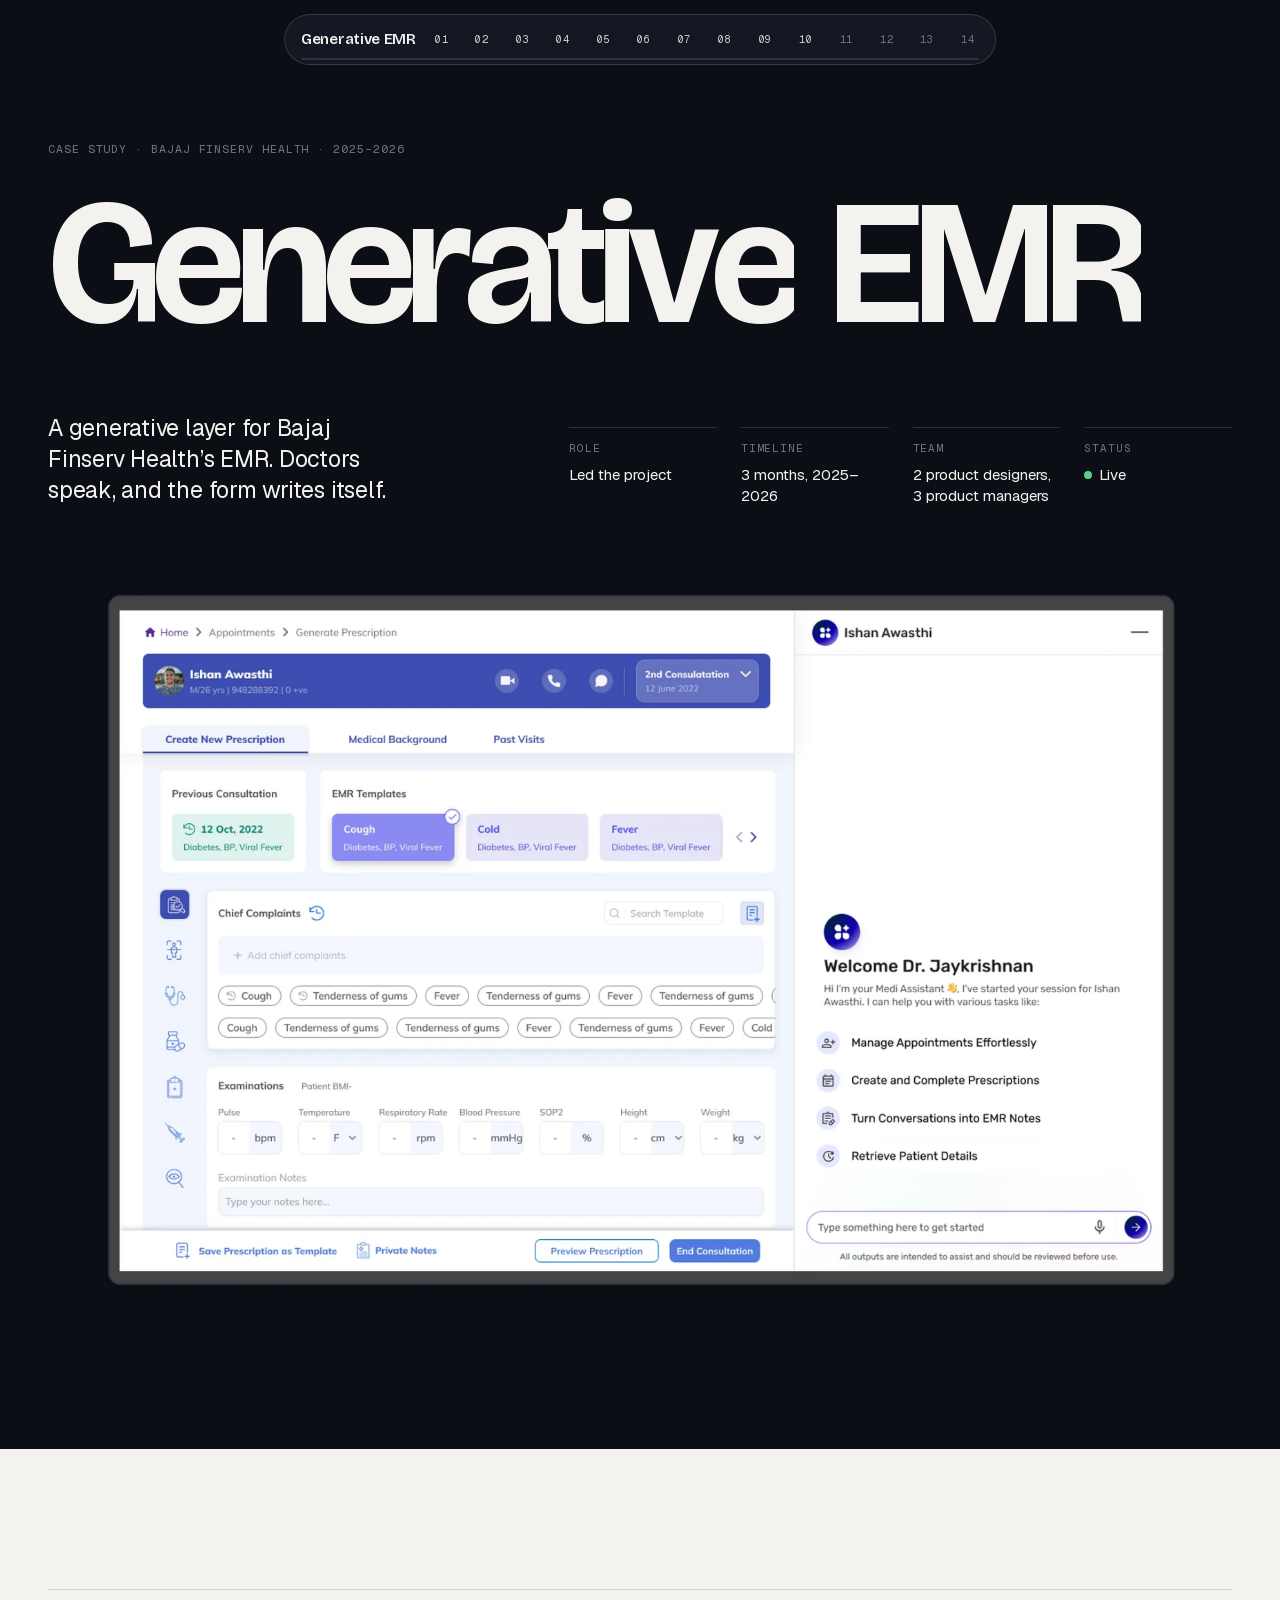
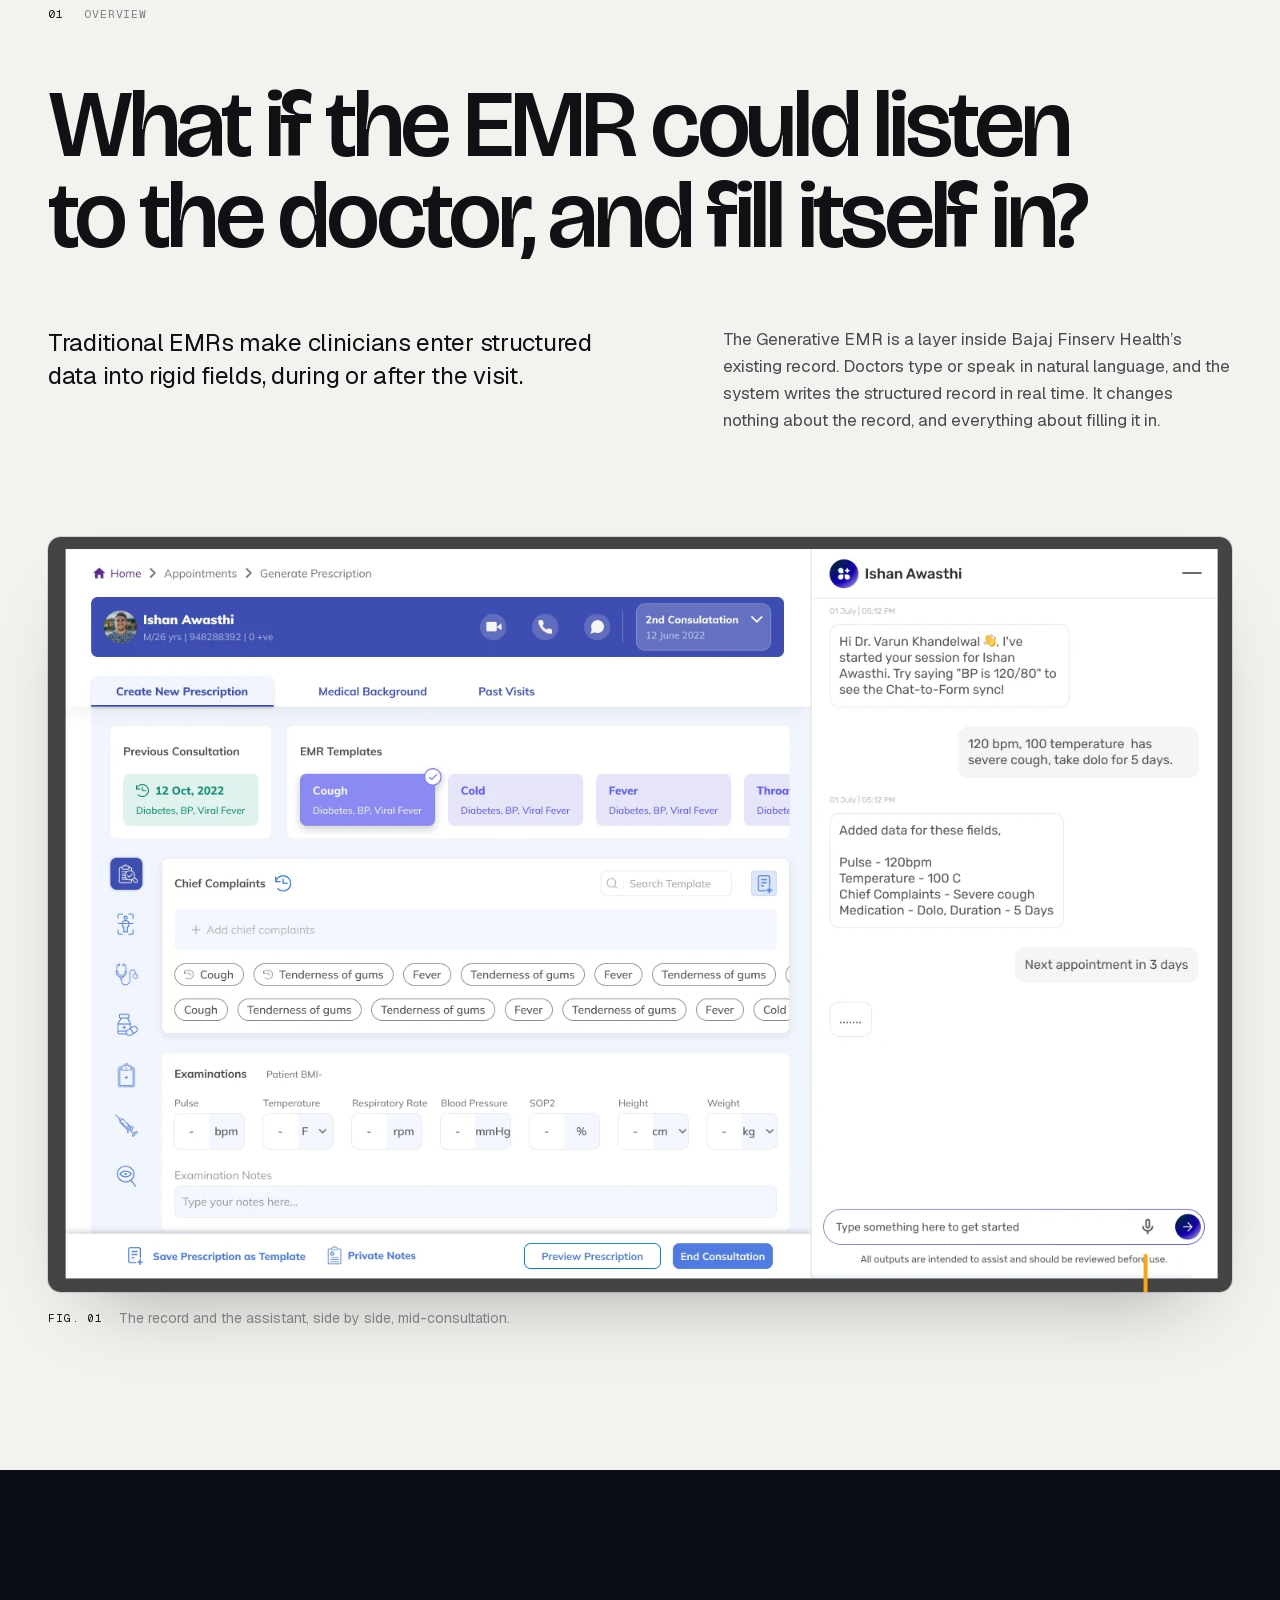
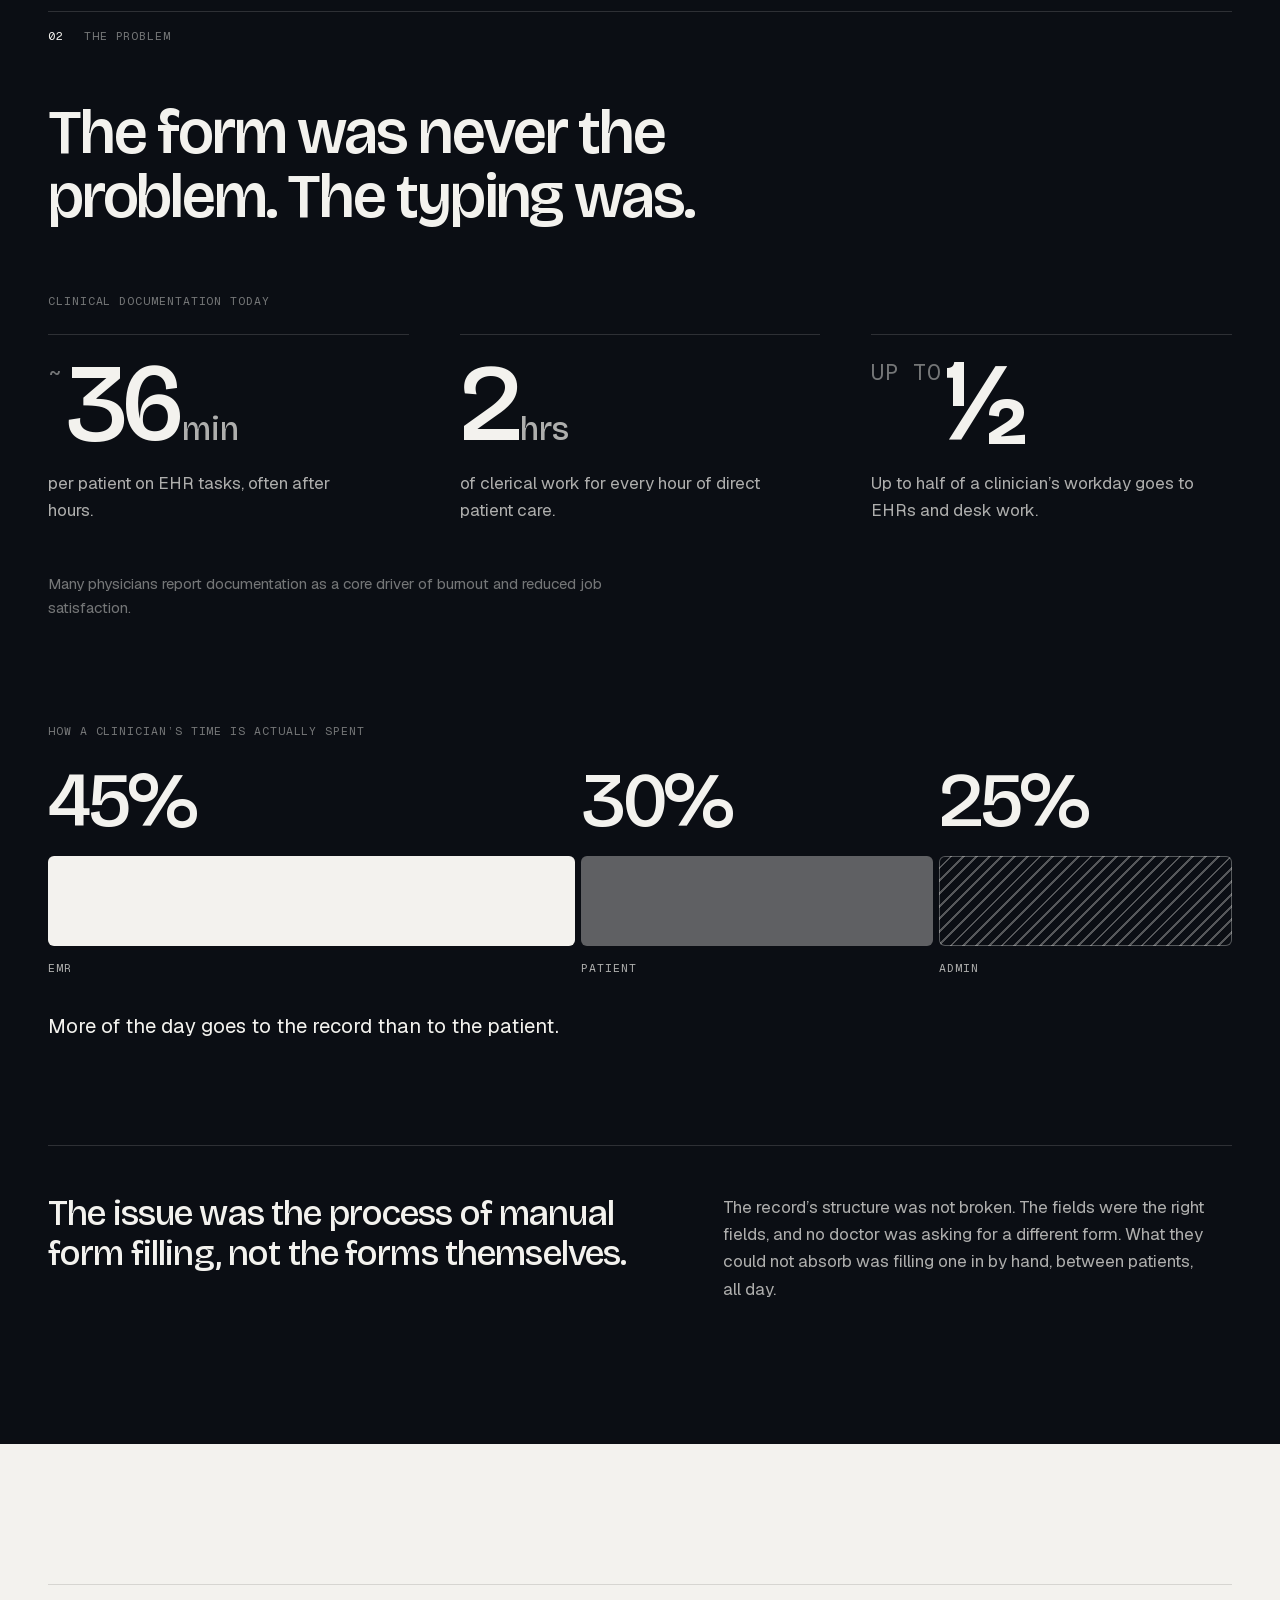
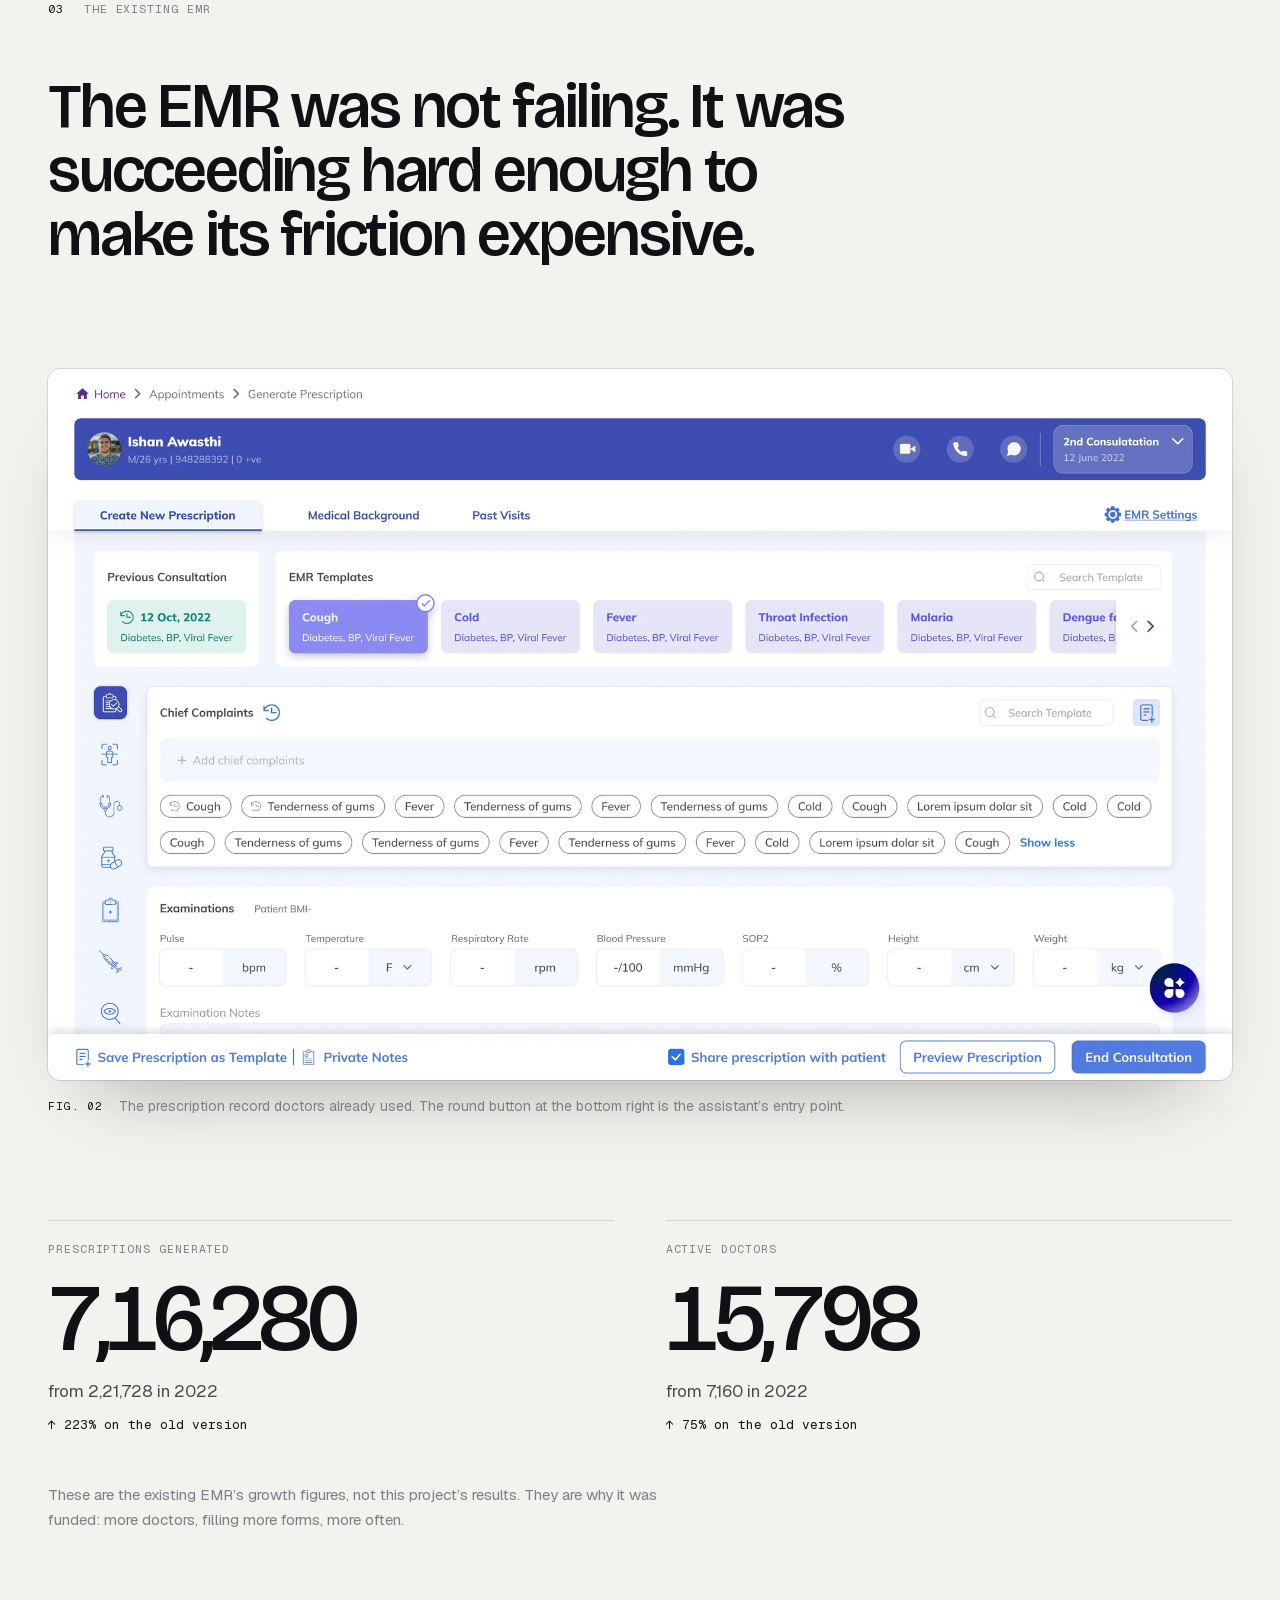
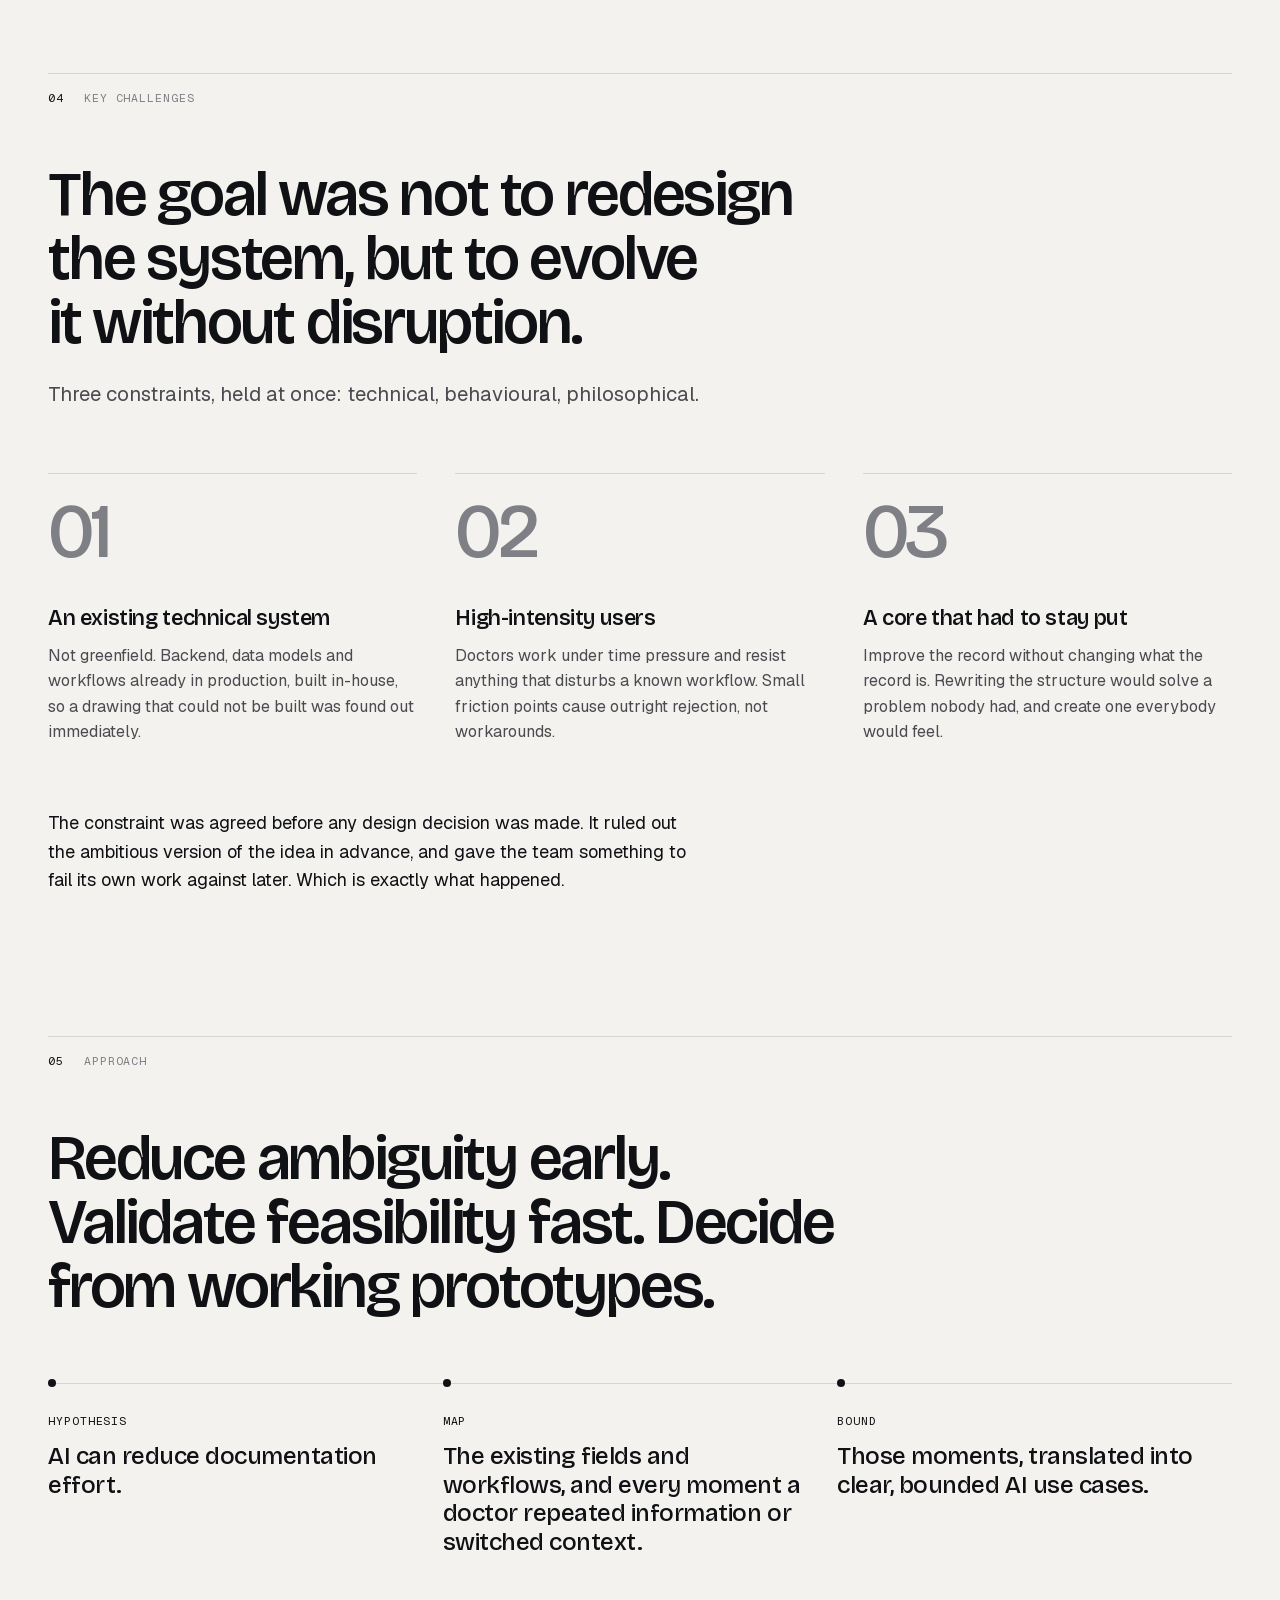
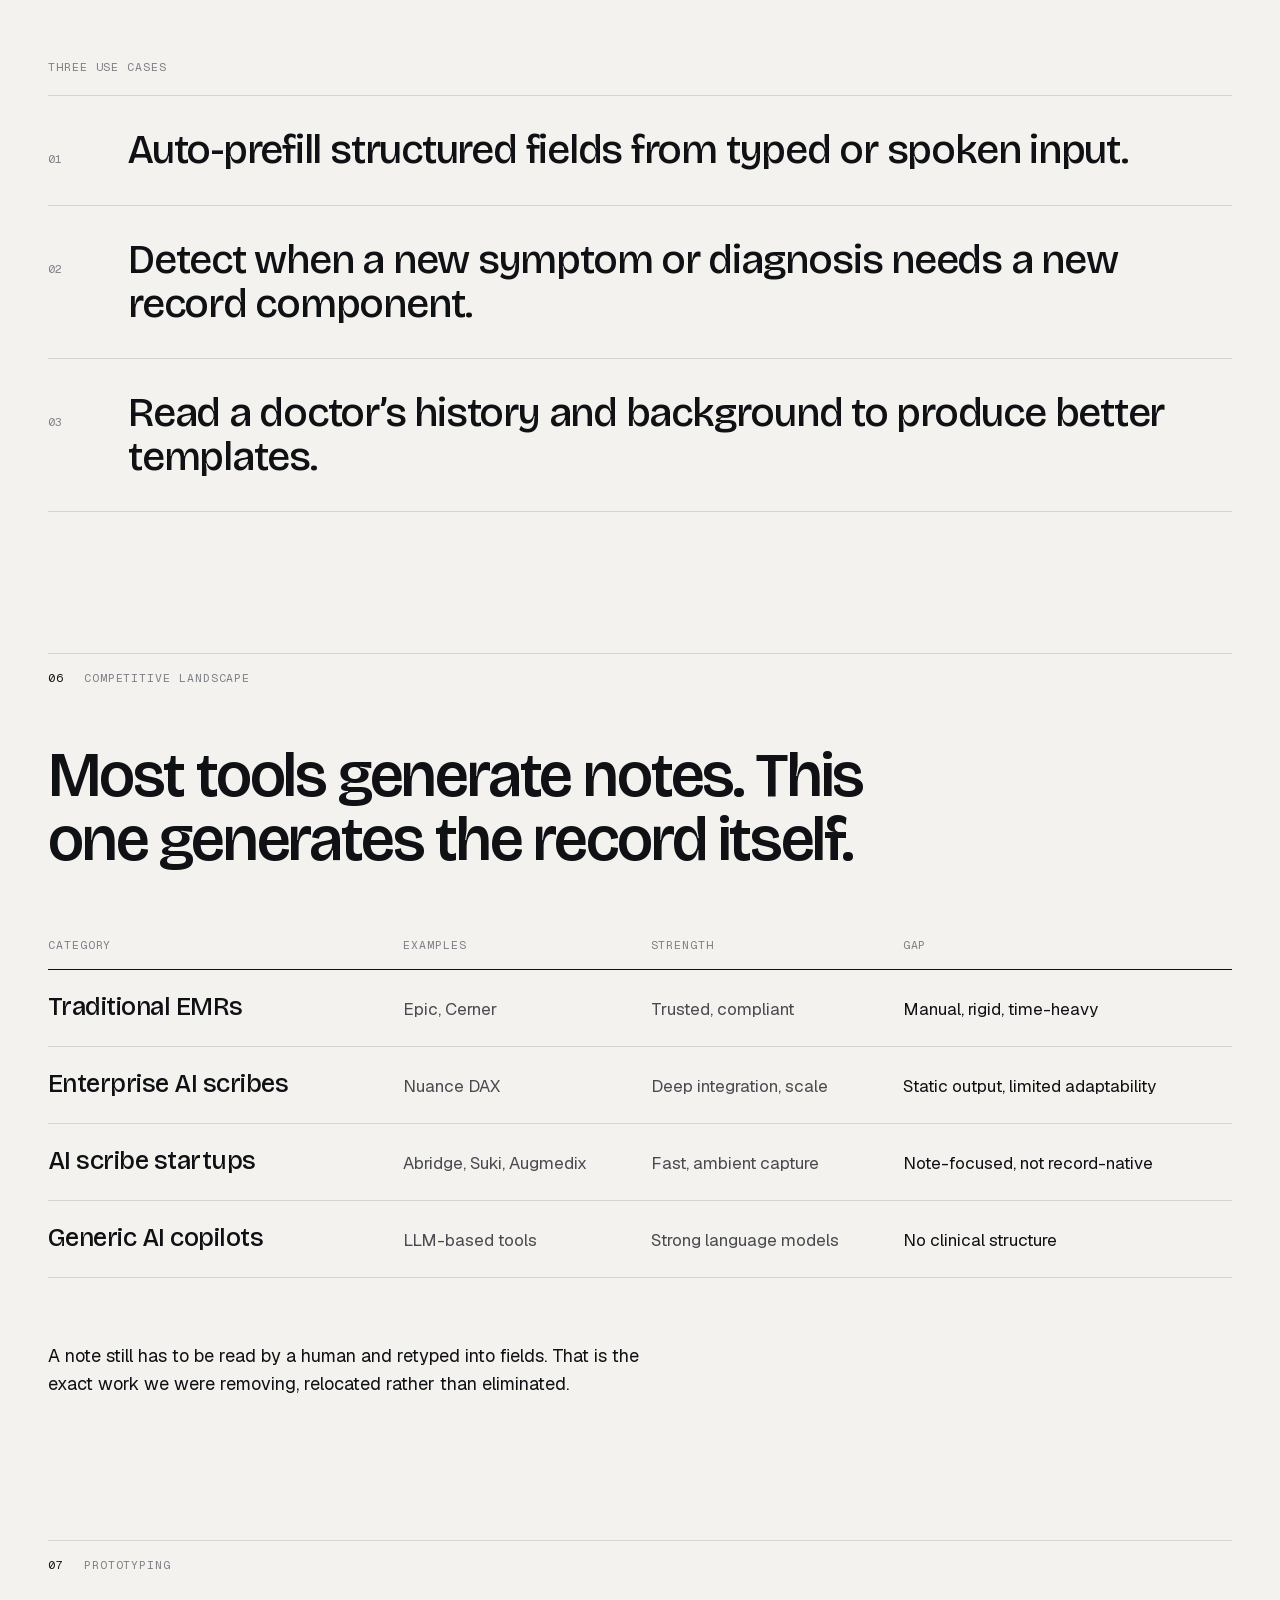
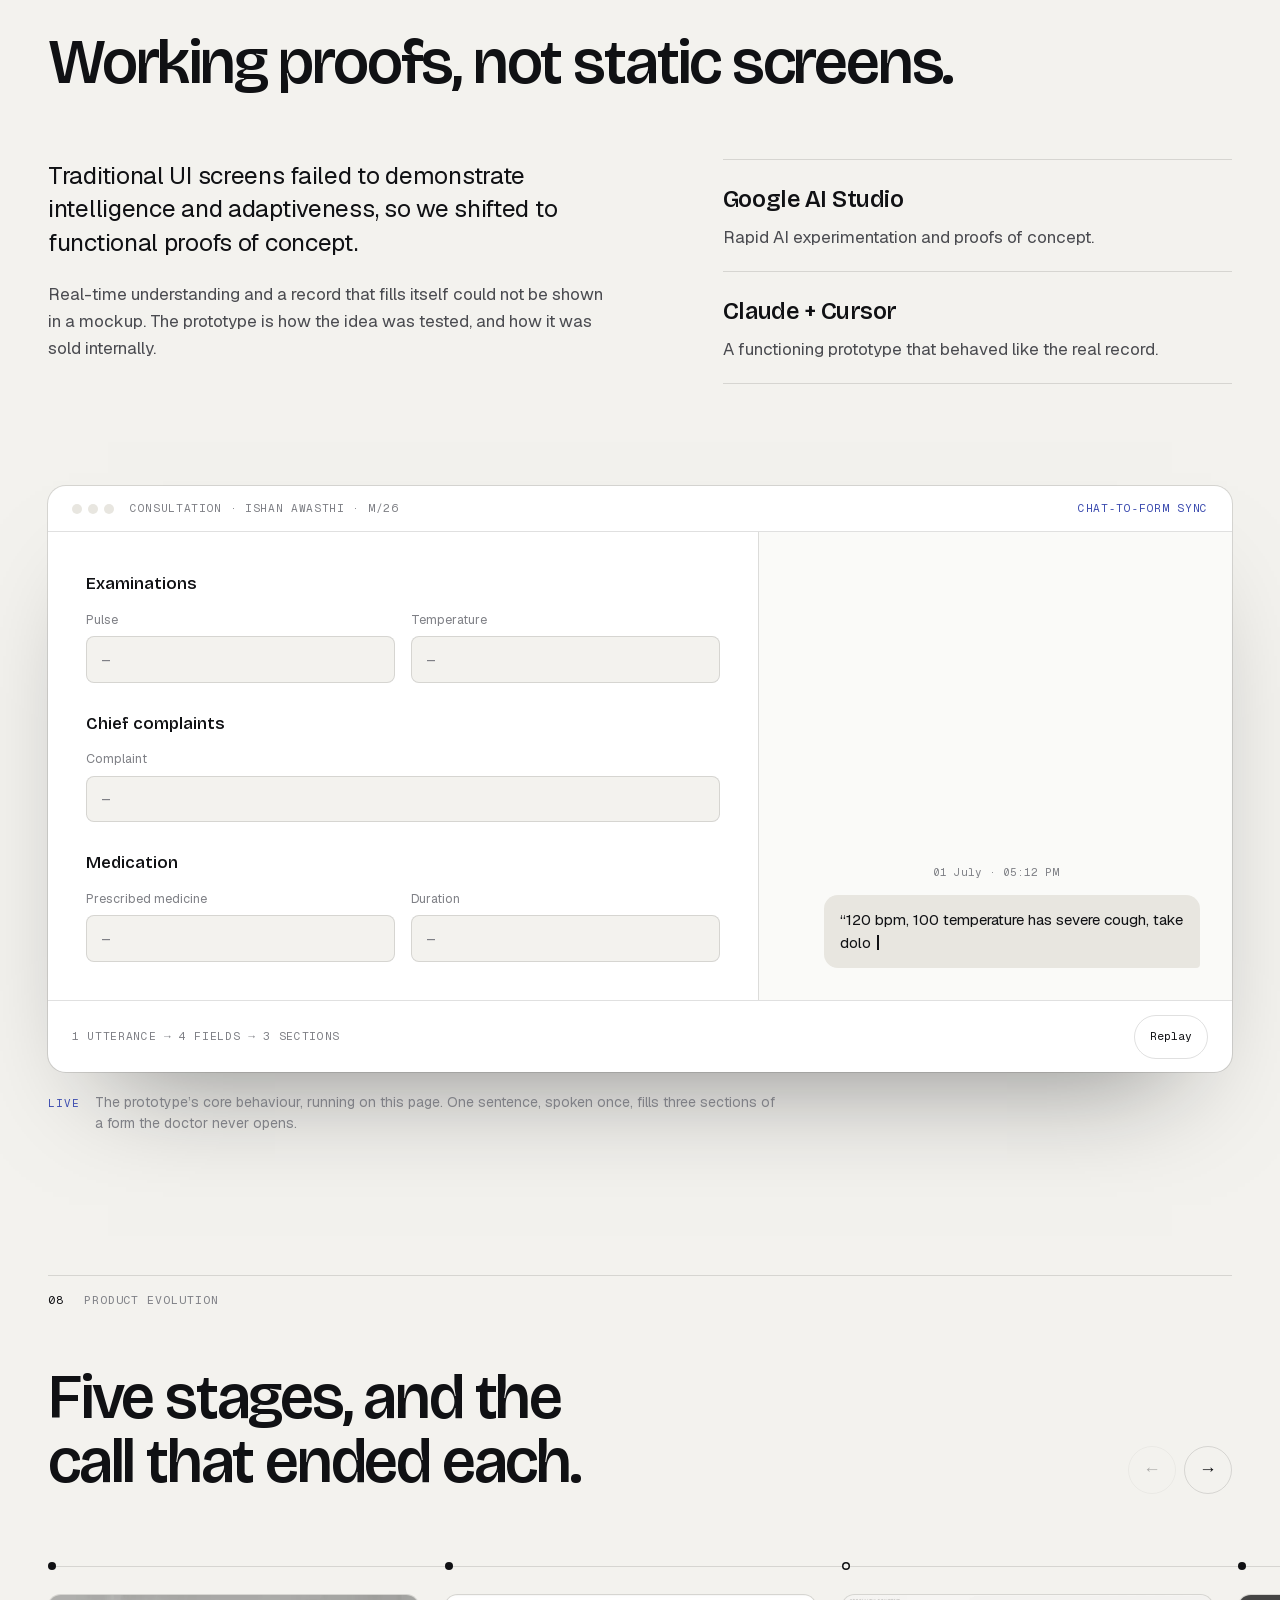
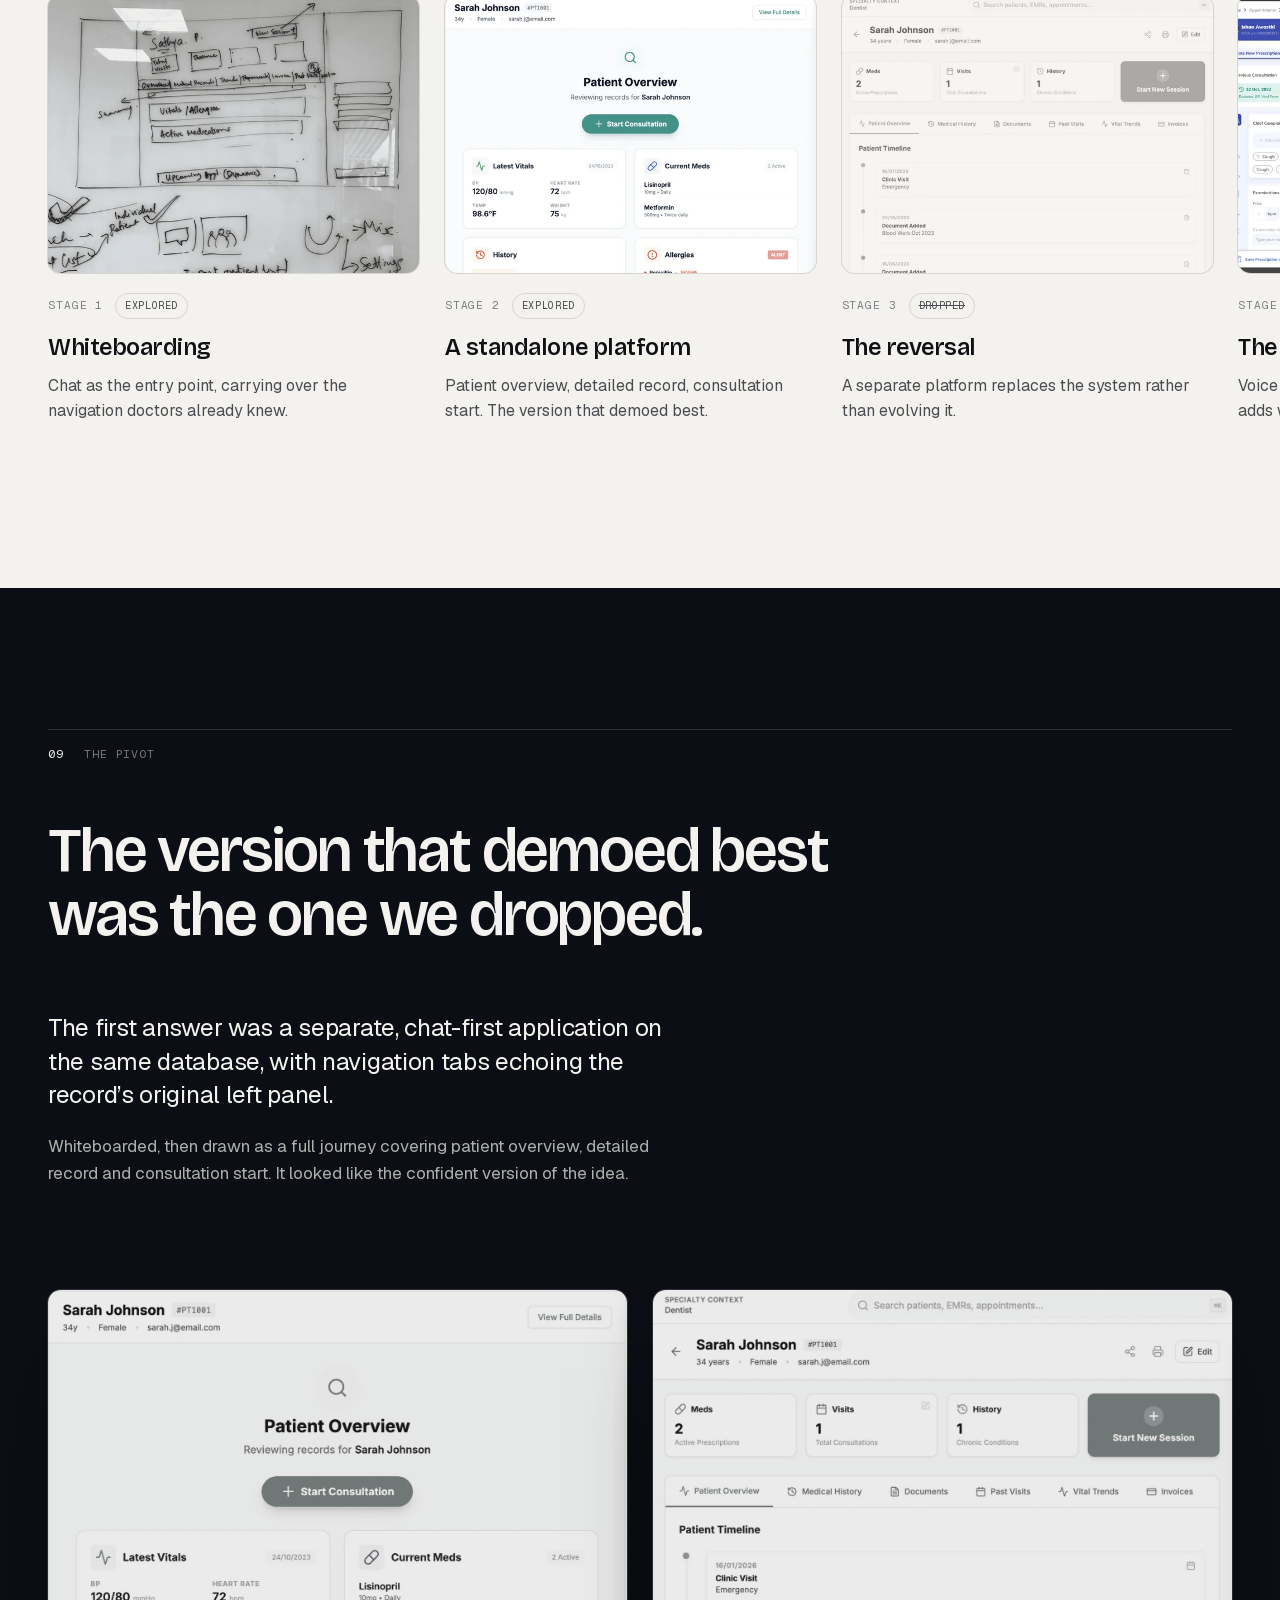
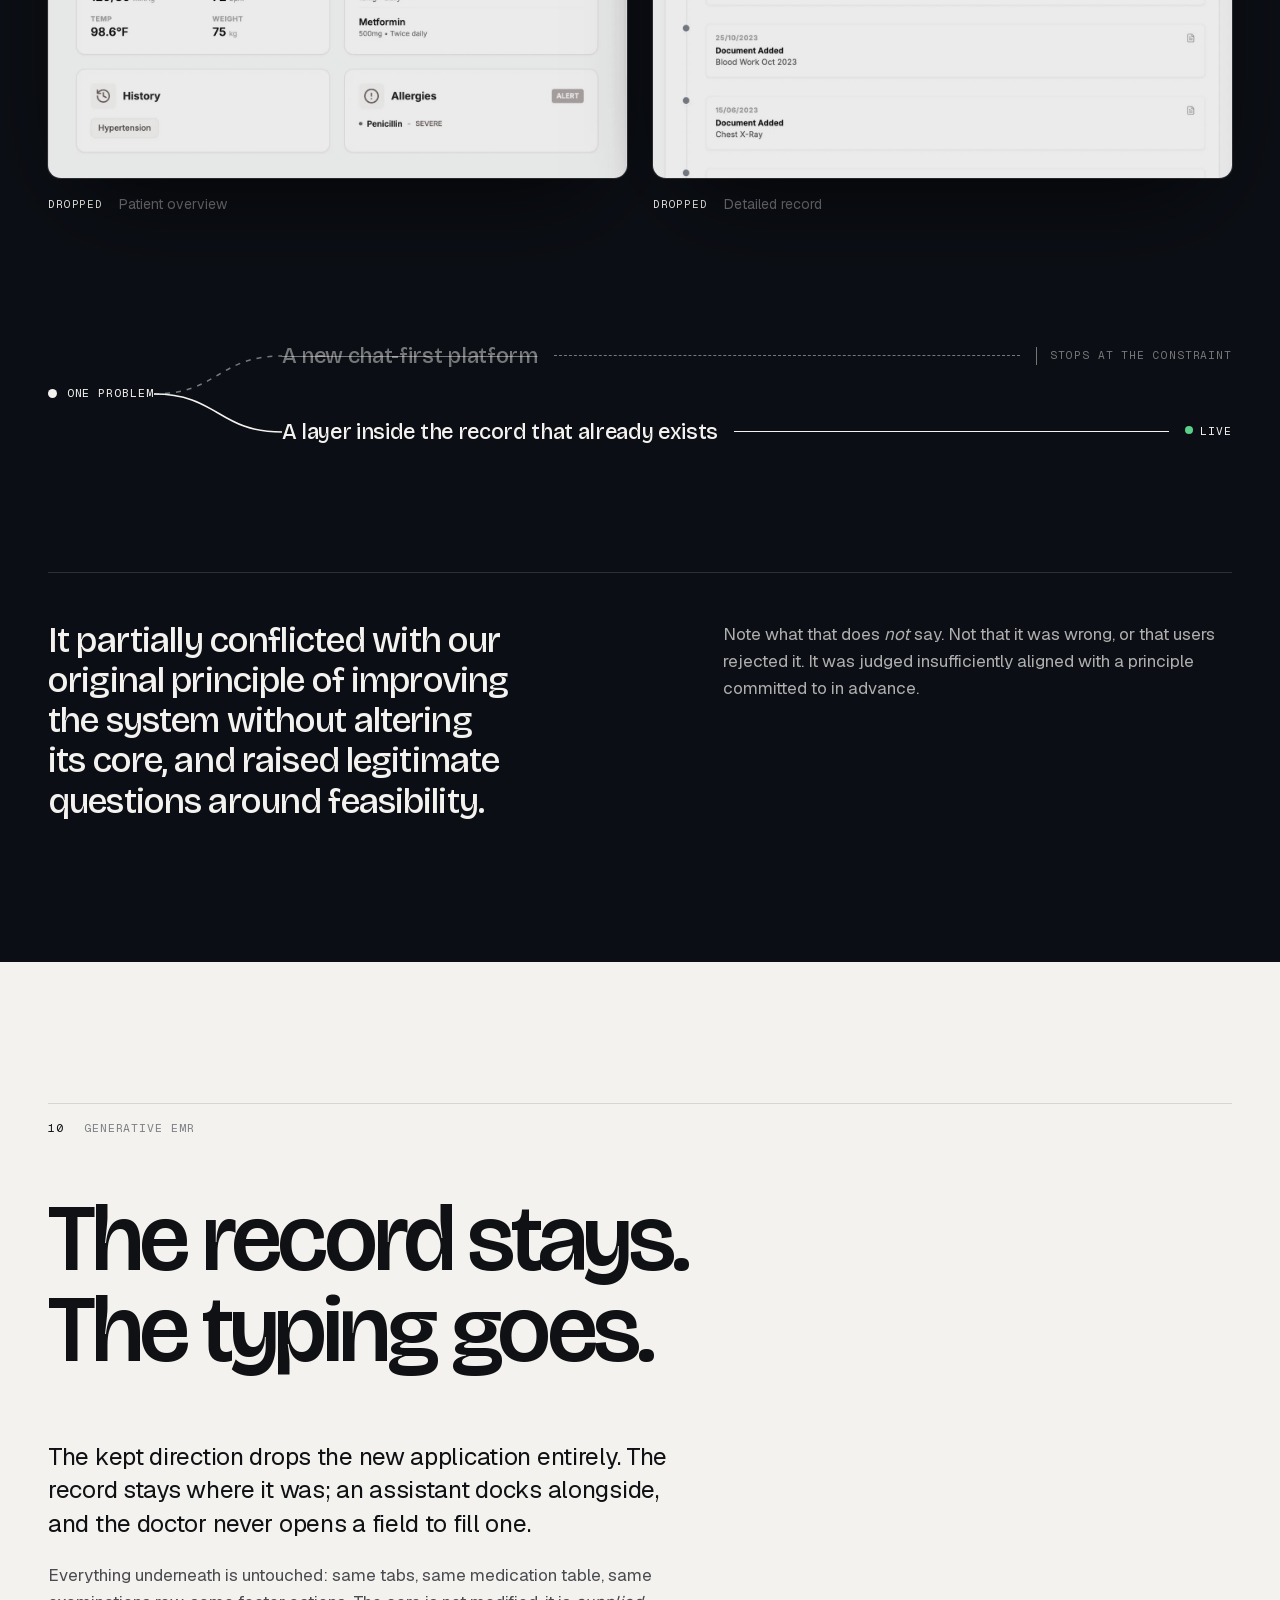
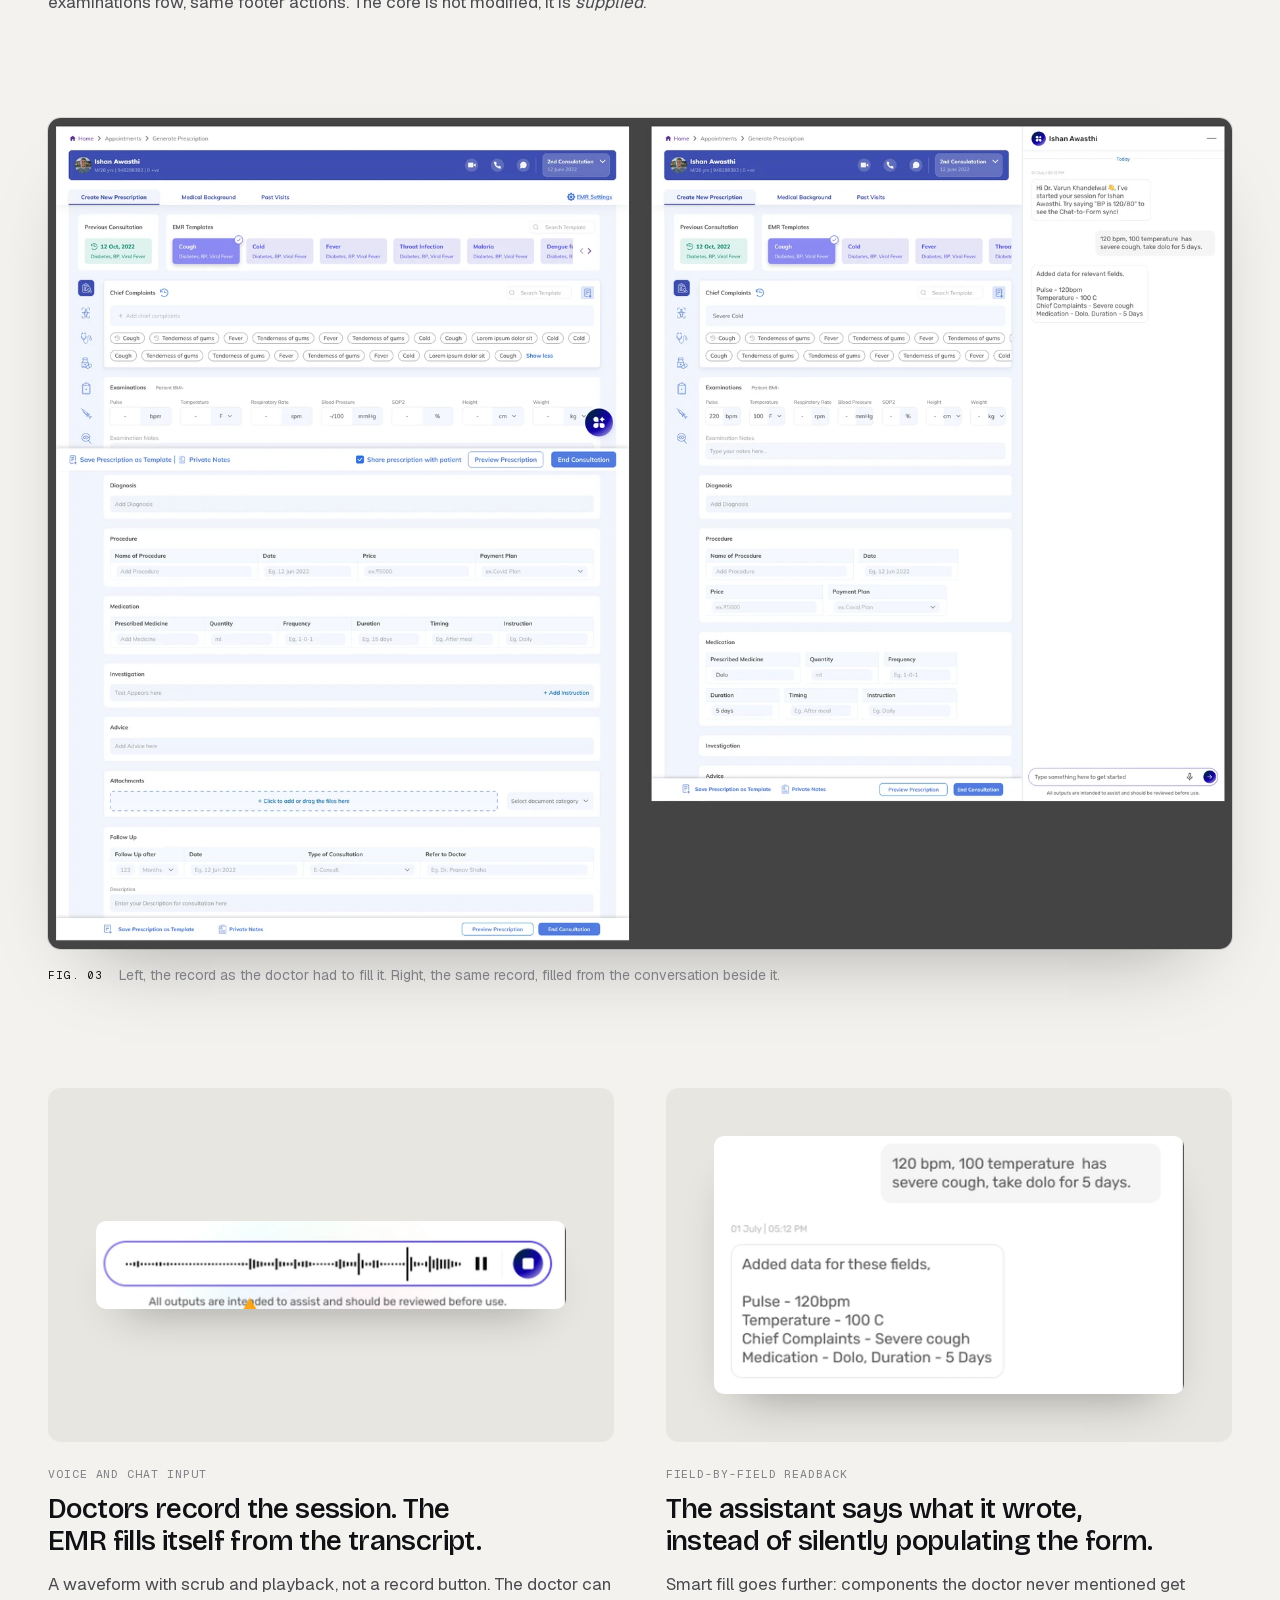
==== index.html @ 379b46aa "Match the shared case-study design; drop the My role section The glass pill nav shared with the Work" ====
<!doctype html>
<html lang="en">
<head>
<meta charset="utf-8">
<meta name="viewport" content="width=device-width, initial-scale=1">
<meta name="color-scheme" content="light">
<meta name="theme-color" content="#0B0E14">
<link rel="icon" href="data:image/svg+xml,%3Csvg xmlns='http://www.w3.org/2000/svg' viewBox='0 0 32 32'%3E%3Crect width='32' height='32' rx='7' fill='%230B0E14'/%3E%3Ccircle cx='16' cy='16' r='6' fill='%233D4DB0'/%3E%3C/svg%3E">
<title>Generative EMR, Bajaj Finserv Health</title>
<meta name="description" content="Case study. A generative layer inside Bajaj Finserv Health's EMR: doctors speak, and the form writes itself.">
<link rel="preload" href="public/fonts/BricolageGrotesque-600-latin.woff2" as="font" type="font/woff2" crossorigin>
<link rel="preload" href="public/fonts/Geist-var-latin.woff2" as="font" type="font/woff2" crossorigin>
<link rel="preload" href="public/cover/generative-emr-hero.webp" as="image" fetchpriority="high">
<link rel="stylesheet" href="fonts.css">
<link rel="stylesheet" href="styles.css">
</head>
<body>

<a class="skip" href="#overview">Skip to the case study</a>

<!-- Top bar: the page's only chrome. Wordmark, the section you are in, and a
     reading line. The section label opens the full index. -->
<header class="topbar" data-tone="dark">
  <a class="tb-mark" href="#top">Generative EMR</a>

  <nav class="rail" aria-label="Sections">
    <ol>
      <li><a href="#overview"><span class="r-num">01</span><span class="r-name">Overview</span></a></li>
      <li><a href="#problem"><span class="r-num">02</span><span class="r-name">The problem</span></a></li>
      <li><a href="#existing"><span class="r-num">03</span><span class="r-name">Existing EMR</span></a></li>
      <li><a href="#challenges"><span class="r-num">04</span><span class="r-name">Challenges</span></a></li>
      <li><a href="#approach"><span class="r-num">05</span><span class="r-name">Approach</span></a></li>
      <li><a href="#landscape"><span class="r-num">06</span><span class="r-name">Landscape</span></a></li>
      <li><a href="#prototyping"><span class="r-num">07</span><span class="r-name">Prototyping</span></a></li>
      <li><a href="#evolution"><span class="r-num">08</span><span class="r-name">Evolution</span></a></li>
      <li><a href="#pivot"><span class="r-num">09</span><span class="r-name">The pivot</span></a></li>
      <li><a href="#generative"><span class="r-num">10</span><span class="r-name">Generative EMR</span></a></li>
      <li><a href="#personalisation"><span class="r-num">11</span><span class="r-name">Personalisation</span></a></li>
      <li><a href="#product"><span class="r-num">12</span><span class="r-name">Final product</span></a></li>
      <li><a href="#next"><span class="r-num">13</span><span class="r-name">Where it stands</span></a></li>
      <li><a href="#learnings"><span class="r-num">14</span><span class="r-name">Key learnings</span></a></li>
    </ol>
  </nav>
  <button class="tb-index" type="button" aria-expanded="false" aria-controls="index-panel">
    <span class="tb-num" aria-hidden="true"></span>
    <span class="tb-name">Index</span>
    <span class="tb-plus" aria-hidden="true"></span>
  </button>
  <span class="tb-progress" aria-hidden="true"><span></span></span>
</header>

<nav class="index-panel" id="index-panel" aria-label="Sections" hidden>
  <ol>
    <li><a href="#overview"><span>01</span>Overview</a></li>
    <li><a href="#problem"><span>02</span>The problem</a></li>
    <li><a href="#existing"><span>03</span>The existing EMR</a></li>
    <li><a href="#challenges"><span>04</span>Key challenges</a></li>
    <li><a href="#approach"><span>05</span>Approach</a></li>
    <li><a href="#landscape"><span>06</span>Competitive landscape</a></li>
    <li><a href="#prototyping"><span>07</span>Prototyping</a></li>
    <li><a href="#evolution"><span>08</span>Product evolution</a></li>
    <li><a href="#pivot"><span>09</span>The pivot</a></li>
    <li><a href="#generative"><span>10</span>Generative EMR</a></li>
    <li><a href="#personalisation"><span>11</span>Personalisation</a></li>
    <li><a href="#product"><span>12</span>Final product</a></li>
    <li><a href="#next"><span>13</span>Where it stands</a></li>
    <li><a href="#learnings"><span>14</span>Key learnings</a></li>
  </ol>
</nav>



<!-- ================================================================ HERO -->
<section class="hero dark" id="top" aria-label="Introduction">
  <div class="wrap hero-head">
    <p class="kicker">Case study &middot; Bajaj Finserv Health &middot; 2025&ndash;2026</p>

    <h1 class="hero-title" aria-label="Generative EMR">
      <span class="word" aria-hidden="true"><span class="ch" style="--i:0">G</span><span class="ch" style="--i:1">e</span><span class="ch" style="--i:2">n</span><span class="ch" style="--i:3">e</span><span class="ch" style="--i:4">r</span><span class="ch" style="--i:5">a</span><span class="ch" style="--i:6">t</span><span class="ch" style="--i:7">i</span><span class="ch" style="--i:8">v</span><span class="ch" style="--i:9">e</span></span>
      <span class="word" aria-hidden="true"><span class="ch" style="--i:11">E</span><span class="ch" style="--i:12">M</span><span class="ch" style="--i:13">R</span></span>
    </h1>

    <div class="hero-foot">
      <p class="hero-line">A generative layer for Bajaj Finserv Health&rsquo;s EMR. Doctors speak, and the form writes itself.</p>
      <dl class="meta">
        <div><dt>Role</dt><dd>Led the project</dd></div>
        <div><dt>Timeline</dt><dd>3 months, 2025&ndash;2026</dd></div>
        <div><dt>Team</dt><dd>2 product designers, 3 product managers</dd></div>
        <div><dt>Status</dt><dd><span class="live-dot" aria-hidden="true"></span>Live</dd></div>
      </dl>
    </div>
  </div>

  <figure class="hero-visual">
    <div class="hv-scale">
      <img src="public/cover/generative-emr-hero.webp" width="1716" height="1124"
           alt="The prescription record for patient Ishan Awasthi, with the assistant docked at the right, welcoming the doctor and listing what it can do."
           fetchpriority="high" decoding="async">
    </div>
  </figure>
</section>


<main>

<!-- ============================================================ OVERVIEW -->
<section id="overview" data-title="Overview">
  <div class="wrap">
    <p class="sec-idx" data-reveal><span>01</span>Overview</p>
    <h2 class="sec-title xl" data-reveal>What if the EMR could listen to the doctor, and fill itself in?</h2>

    <div class="split" data-reveal>
      <div class="prose">
        <p class="lead">
          Traditional EMRs make clinicians enter structured data into rigid fields,
          during or after the visit.
        </p>
      </div>
      <div class="prose">
        <p>
          The Generative EMR is a layer inside Bajaj Finserv Health&rsquo;s existing
          record. Doctors type or speak in natural language, and the system writes the
          structured record in real time. It changes nothing about the record, and
          everything about filling it in.
        </p>
      </div>
    </div>
  </div>

  <figure class="bleed shot" data-reveal>
    <img src="public/screens/web/04-ongoing-conversation.webp" width="1480" height="944"
         alt="An ongoing consultation: the prescription record on the left, and on the right the assistant thread where the doctor dictated vitals and the assistant listed the fields it filled."
         loading="lazy" decoding="async">
    <figcaption class="wrap cap"><span>Fig. 01</span>The record and the assistant, side by side, mid-consultation.</figcaption>
  </figure>
</section>


<!-- ============================================================= PROBLEM -->
<section class="dark" id="problem" data-title="The problem">
  <div class="wrap">
    <p class="sec-idx" data-reveal><span>02</span>The problem</p>
    <h2 class="sec-title" data-reveal>The form was never the problem. The typing was.</h2>

    <p class="label" data-reveal>Clinical documentation today</p>
    <div class="stats three" data-reveal>
      <div class="stat">
        <p class="stat-num"><span class="tilde">~</span><span data-count="36">36</span><span class="unit">min</span></p>
        <p class="stat-cap">per patient on EHR tasks, often after hours.</p>
      </div>
      <div class="stat">
        <p class="stat-num"><span data-count="2">2</span><span class="unit">hrs</span></p>
        <p class="stat-cap">of clerical work for every hour of direct patient care.</p>
      </div>
      <div class="stat">
        <p class="stat-num"><span class="tilde">up to</span>&frac12;</p>
        <p class="stat-cap">Up to half of a clinician&rsquo;s workday goes to EHRs and desk work.</p>
      </div>
    </div>
    <p class="aside" data-reveal>Many physicians report documentation as a core driver of burnout and reduced job satisfaction.</p>

    <div class="timeuse-block" data-reveal>
      <p class="label">How a clinician&rsquo;s time is actually spent</p>
      <div class="timeuse" role="img" aria-label="45% EMR, 30% patient, 25% admin.">
        <div class="tu-seg" style="--p:45">
          <p class="tu-num"><span data-count="45">45</span>%</p>
          <div class="tu-track"><span class="tu-bar"></span></div>
          <p class="tu-label">EMR</p>
        </div>
        <div class="tu-seg" style="--p:30">
          <p class="tu-num"><span data-count="30">30</span>%</p>
          <div class="tu-track"><span class="tu-bar"></span></div>
          <p class="tu-label">Patient</p>
        </div>
        <div class="tu-seg" style="--p:25">
          <p class="tu-num"><span data-count="25">25</span>%</p>
          <div class="tu-track"><span class="tu-bar"></span></div>
          <p class="tu-label">Admin</p>
        </div>
      </div>
      <p class="tu-read">More of the day goes to the record than to the patient.</p>
    </div>

    <div class="split closing" data-reveal>
      <p class="pull">The issue was the process of manual form filling, not the forms themselves.</p>
      <div class="prose">
        <p>
          The record&rsquo;s structure was not broken. The fields were the right fields,
          and no doctor was asking for a different form. What they could not absorb was
          filling one in by hand, between patients, all day.
        </p>
      </div>
    </div>
  </div>
</section>


<!-- ======================================================== EXISTING EMR -->
<section id="existing" data-title="The existing EMR">
  <div class="wrap">
    <p class="sec-idx" data-reveal><span>03</span>The existing EMR</p>
    <h2 class="sec-title" data-reveal>The EMR was not failing. It was succeeding hard enough to make its friction expensive.</h2>
  </div>

  <figure class="bleed shot" data-reveal>
    <img src="public/screens/web/existing-record.webp" width="2000" height="1201"
         alt="The existing prescription record at Bajaj Finserv Health: patient header, EMR templates, chief complaints, examinations and the footer actions."
         loading="lazy" decoding="async">
    <figcaption class="wrap cap"><span>Fig. 02</span>The prescription record doctors already used. The round button at the bottom right is the assistant&rsquo;s entry point.</figcaption>
  </figure>

  <div class="wrap">
    <div class="stats two" data-reveal>
      <div class="stat">
        <p class="label">Prescriptions generated</p>
        <p class="stat-num"><span data-count="716280" data-locale="en-IN">7,16,280</span></p>
        <p class="stat-cap">from 2,21,728 in 2022</p>
        <p class="delta">&uarr; 223% on the old version</p>
      </div>
      <div class="stat">
        <p class="label">Active doctors</p>
        <p class="stat-num"><span data-count="15798" data-locale="en-IN">15,798</span></p>
        <p class="stat-cap">from 7,160 in 2022</p>
        <p class="delta">&uarr; 75% on the old version</p>
      </div>
    </div>
    <p class="aside" data-reveal>
      These are the existing EMR&rsquo;s growth figures, not this project&rsquo;s results.
      They are why it was funded: more doctors, filling more forms, more often.
    </p>
  </div>
</section>


<!-- ====================================================== KEY CHALLENGES -->
<section id="challenges" data-title="Key challenges">
  <div class="wrap">
    <p class="sec-idx" data-reveal><span>04</span>Key challenges</p>
    <h2 class="sec-title" data-reveal>The goal was not to redesign the system, but to evolve it without disruption.</h2>
    <p class="sub" data-reveal>Three constraints, held at once: technical, behavioural, philosophical.</p>

    <ol class="blocks three" data-reveal>
      <li>
        <p class="b-num">01</p>
        <h3>An existing technical system</h3>
        <p>Not greenfield. Backend, data models and workflows already in production, built in-house, so a drawing that could not be built was found out immediately.</p>
      </li>
      <li>
        <p class="b-num">02</p>
        <h3>High-intensity users</h3>
        <p>Doctors work under time pressure and resist anything that disturbs a known workflow. Small friction points cause outright rejection, not workarounds.</p>
      </li>
      <li>
        <p class="b-num">03</p>
        <h3>A core that had to stay put</h3>
        <p>Improve the record without changing what the record is. Rewriting the structure would solve a problem nobody had, and create one everybody would feel.</p>
      </li>
    </ol>

    <div class="prose note" data-reveal>
      <p>
        The constraint was agreed before any design decision was made. It ruled out the
        ambitious version of the idea in advance, and gave the team something to fail
        its own work against later. Which is exactly what happened.
      </p>
    </div>
  </div>
</section>


<!-- ============================================================ APPROACH -->
<section id="approach" data-title="Approach">
  <div class="wrap">
    <p class="sec-idx" data-reveal><span>05</span>Approach</p>
    <h2 class="sec-title" data-reveal>Reduce ambiguity early. Validate feasibility fast. Decide from working prototypes.</h2>

    <ol class="steps" data-reveal>
      <li>
        <p class="s-tag">Hypothesis</p>
        <p class="s-text">AI can reduce documentation effort.</p>
      </li>
      <li>
        <p class="s-tag">Map</p>
        <p class="s-text">The existing fields and workflows, and every moment a doctor repeated information or switched context.</p>
      </li>
      <li>
        <p class="s-tag">Bound</p>
        <p class="s-text">Those moments, translated into clear, bounded AI use cases.</p>
      </li>
    </ol>

    <div class="usecases" data-reveal>
      <p class="label">Three use cases</p>
      <ol>
        <li><span class="uc-n">01</span><span class="uc-t">Auto-prefill structured fields from typed or spoken input.</span></li>
        <li><span class="uc-n">02</span><span class="uc-t">Detect when a new symptom or diagnosis needs a new record component.</span></li>
        <li><span class="uc-n">03</span><span class="uc-t">Read a doctor&rsquo;s history and background to produce better templates.</span></li>
      </ol>
    </div>
  </div>
</section>


<!-- ================================================ COMPETITIVE LANDSCAPE -->
<section id="landscape" data-title="Competitive landscape">
  <div class="wrap">
    <p class="sec-idx" data-reveal><span>06</span>Competitive landscape</p>
    <h2 class="sec-title" data-reveal>Most tools generate notes. This one generates the record itself.</h2>

    <div class="table-wrap" data-reveal>
      <table class="landscape">
        <caption class="sr-only">Competitive landscape: four categories of tools, their strengths and the gap each leaves.</caption>
        <thead>
          <tr><th scope="col">Category</th><th scope="col">Examples</th><th scope="col">Strength</th><th scope="col">Gap</th></tr>
        </thead>
        <tbody>
          <tr><th scope="row">Traditional EMRs</th><td data-label="Examples">Epic, Cerner</td><td data-label="Strength">Trusted, compliant</td><td data-label="Gap">Manual, rigid, time-heavy</td></tr>
          <tr><th scope="row">Enterprise AI scribes</th><td data-label="Examples">Nuance DAX</td><td data-label="Strength">Deep integration, scale</td><td data-label="Gap">Static output, limited adaptability</td></tr>
          <tr><th scope="row">AI scribe startups</th><td data-label="Examples">Abridge, Suki, Augmedix</td><td data-label="Strength">Fast, ambient capture</td><td data-label="Gap">Note-focused, not record-native</td></tr>
          <tr><th scope="row">Generic AI copilots</th><td data-label="Examples">LLM-based tools</td><td data-label="Strength">Strong language models</td><td data-label="Gap">No clinical structure</td></tr>
        </tbody>
      </table>
    </div>

    <div class="prose note" data-reveal>
      <p>
        A note still has to be read by a human and retyped into fields. That is the exact
        work we were removing, relocated rather than eliminated.
      </p>
    </div>
  </div>
</section>


<!-- ========================================================= PROTOTYPING -->
<section id="prototyping" data-title="Prototyping">
  <div class="wrap">
    <p class="sec-idx" data-reveal><span>07</span>Prototyping</p>
    <h2 class="sec-title" data-reveal>Working proofs, not static screens.</h2>

    <div class="split" data-reveal>
      <div class="prose">
        <p class="lead">
          Traditional UI screens failed to demonstrate intelligence and adaptiveness, so
          we shifted to functional proofs of concept.
        </p>
        <p>
          Real-time understanding and a record that fills itself could not be shown in a
          mockup. The prototype is how the idea was tested, and how it was sold
          internally.
        </p>
      </div>
      <ul class="tools">
        <li><p class="t-name">Google AI Studio</p><p>Rapid AI experimentation and proofs of concept.</p></li>
        <li><p class="t-name">Claude + Cursor</p><p>A functioning prototype that behaved like the real record.</p></li>
      </ul>
    </div>
  </div>

  <!-- The demonstration. The utterance and all five values are verbatim from the
       design file. Ships in the settled state; the script clears and plays it. -->
  <div class="wrap demo-stage" data-reveal>
    <section class="demo" id="demo" aria-label="Chat-to-Form sync, demonstrated">
      <div class="demo-bar">
        <span class="dots" aria-hidden="true"><i></i><i></i><i></i></span>
        <span>Consultation &middot; Ishan Awasthi &middot; M/26</span>
        <span class="demo-tag">Chat&#8209;to&#8209;Form sync</span>
      </div>

      <div class="demo-grid">
        <div class="demo-form">
          <div class="f-group">
            <p class="f-group-label">Examinations</p>
            <div class="f-row">
              <div class="field filled" data-field="pulse">
                <span class="f-label">Pulse</span>
                <div class="val">120 bpm</div>
              </div>
              <div class="field filled" data-field="temp">
                <span class="f-label">Temperature</span>
                <div class="val">100 C</div>
              </div>
            </div>
          </div>
          <div class="f-group">
            <p class="f-group-label">Chief complaints</p>
            <div class="f-row one">
              <div class="field filled" data-field="complaint">
                <span class="f-label">Complaint</span>
                <div class="val">Severe cough</div>
              </div>
            </div>
          </div>
          <div class="f-group">
            <p class="f-group-label">Medication</p>
            <div class="f-row">
              <div class="field filled" data-field="drug">
                <span class="f-label">Prescribed medicine</span>
                <div class="val">Dolo</div>
              </div>
              <div class="field filled" data-field="duration">
                <span class="f-label">Duration</span>
                <div class="val">5 days</div>
              </div>
            </div>
          </div>
        </div>

        <div class="demo-chat">
          <p class="chat-stamp">01 July &middot; 05:12 PM</p>
          <div class="bubble said" id="said">&ldquo;120 bpm, 100 temperature has severe cough, take dolo for 5 days.&rdquo;</div>
          <div class="bubble replied" id="replied">
            Added data for these fields,<br>
            Pulse - <b>120 bpm</b><br>
            Temperature - <b>100 C</b><br>
            Chief Complaints - <b>Severe cough</b><br>
            Medication - <b>Dolo, Duration - 5 Days</b>
          </div>
        </div>
      </div>

      <div class="demo-foot">
        <span>1 utterance &rarr; 4 fields &rarr; 3 sections</span>
        <button class="replay" id="replay" type="button">Replay</button>
      </div>
    </section>
    <p class="cap"><span>Live</span>The prototype&rsquo;s core behaviour, running on this page. One sentence, spoken once, fills three sections of a form the doctor never opens.</p>
  </div>
</section>


<!-- ==================================================== PRODUCT EVOLUTION -->
<section id="evolution" data-title="Product evolution">
  <div class="wrap">
    <p class="sec-idx" data-reveal><span>08</span>Product evolution</p>
    <div class="head-row">
      <h2 class="sec-title" data-reveal>Five stages, and the call that ended each.</h2>
      <div class="track-nav" data-reveal>
        <button type="button" class="tn-btn" data-dir="-1" aria-label="Previous stage" aria-controls="stages">&larr;</button>
        <button type="button" class="tn-btn" data-dir="1" aria-label="Next stage" aria-controls="stages">&rarr;</button>
      </div>
    </div>
  </div>

  <div class="track-outer" data-reveal>
    <ol class="track" id="stages" tabindex="0" aria-label="Five stages of the design, scrollable">
      <li class="stage">
        <figure><img src="public/screens/web/stage-1-whiteboard.webp" width="640" height="480" alt="A whiteboard covered in hand-drawn wireframes: chat, patient list, calendar, settings." loading="lazy" decoding="async"></figure>
        <p class="st-n">Stage 1 <span class="chip">Explored</span></p>
        <h3>Whiteboarding</h3>
        <p>Chat as the entry point, carrying over the navigation doctors already knew.</p>
      </li>
      <li class="stage">
        <figure><img src="public/screens/web/stage-2-platform.webp" width="640" height="480" alt="The standalone platform's patient overview: vitals, medications, history and allergies as cards above a Start Consultation button." loading="lazy" decoding="async"></figure>
        <p class="st-n">Stage 2 <span class="chip">Explored</span></p>
        <h3>A standalone platform</h3>
        <p>Patient overview, detailed record, consultation start. The version that demoed best.</p>
      </li>
      <li class="stage is-dropped">
        <figure><img src="public/screens/web/stage-3-dropped.webp" width="640" height="480" alt="The standalone platform's detailed patient record, the direction that was dropped." loading="lazy" decoding="async"></figure>
        <p class="st-n">Stage 3 <span class="chip">Dropped</span></p>
        <h3>The reversal</h3>
        <p>A separate platform replaces the system rather than evolving it.</p>
      </li>
      <li class="stage is-built">
        <figure><img src="public/screens/web/stage-4-layer.webp" width="640" height="480" alt="The existing prescription screen with the assistant docked at the right." loading="lazy" decoding="async"></figure>
        <p class="st-n">Stage 4 <span class="chip">Built</span></p>
        <h3>The generative layer</h3>
        <p>Voice and chat capture fill the form; smart fill adds what nobody asked for.</p>
      </li>
      <li class="stage is-built">
        <figure><img src="public/screens/web/stage-5-personal.webp" width="640" height="480" alt="A generated cardiology template: cardiac risk profile and ejection fraction blocks, with the assistant explaining what it pre-configured." loading="lazy" decoding="async"></figure>
        <p class="st-n">Stage 5 <span class="chip">Built</span></p>
        <h3>Personalisation</h3>
        <p>Onboarding reads the doctor&rsquo;s background and generates an editable template.</p>
      </li>
    </ol>
  </div>
</section>


<!-- ============================================================= PIVOT -->
<section class="dark" id="pivot" data-title="The pivot">
  <div class="wrap">
    <p class="sec-idx" data-reveal><span>09</span>The pivot</p>
    <h2 class="sec-title" data-reveal>The version that demoed best was the one we dropped.</h2>

    <div class="prose" data-reveal>
      <p class="lead">
        The first answer was a separate, chat-first application on the same database,
        with navigation tabs echoing the record&rsquo;s original left panel.
      </p>
      <p>
        Whiteboarded, then drawn as a full journey covering patient overview, detailed
        record and consultation start. It looked like the confident version of the idea.
      </p>
    </div>
  </div>

  <div class="wrap pair" data-reveal>
    <figure class="shot dropped">
      <img src="public/screens/web/stage-2-platform-lg.webp" width="1400" height="1179" alt="The standalone platform's patient overview, with vitals, medications, history and allergies as cards." loading="lazy" decoding="async">
      <figcaption class="cap"><span>Dropped</span>Patient overview</figcaption>
    </figure>
    <figure class="shot dropped">
      <img src="public/screens/web/stage-3-dropped-lg.webp" width="1400" height="1237" alt="The standalone platform's detailed patient record with a patient timeline." loading="lazy" decoding="async">
      <figcaption class="cap"><span>Dropped</span>Detailed record</figcaption>
    </figure>
  </div>

  <div class="wrap">
    <div class="fork" data-reveal role="img" aria-label="Two directions from one problem. The standalone platform stops at the constraint; the layer inside the existing record continues, and is live.">
      <p class="fork-origin"><span class="f-dot"></span>One problem</p>
      <svg class="fork-lines" viewBox="0 0 100 100" preserveAspectRatio="none" aria-hidden="true">
        <path class="f-dash" d="M0 50 C 50 50, 50 25, 100 25" vector-effect="non-scaling-stroke"/>
        <path class="f-solid" d="M0 50 C 50 50, 50 75, 100 75" vector-effect="non-scaling-stroke"/>
      </svg>
      <div class="fork-lanes">
        <p class="lane is-dropped"><span class="lane-t">A new chat-first platform</span><i></i><span class="lane-end">Stops at the constraint</span></p>
        <p class="lane is-kept"><span class="lane-t">A layer inside the record that already exists</span><i></i><span class="lane-end">Live</span></p>
      </div>
    </div>

    <div class="split closing" data-reveal>
      <p class="pull">It partially conflicted with our original principle of improving the system without altering its core, and raised legitimate questions around feasibility.</p>
      <div class="prose">
        <p>
          Note what that does <em>not</em> say. Not that it was wrong, or that users
          rejected it. It was judged insufficiently aligned with a principle committed to
          in advance.
        </p>
      </div>
    </div>
  </div>
</section>


<!-- ===================================================== GENERATIVE EMR -->
<section id="generative" data-title="Generative EMR">
  <div class="wrap">
    <p class="sec-idx" data-reveal><span>10</span>Generative EMR</p>
    <h2 class="sec-title xl" data-reveal>The record stays. The typing goes.</h2>
    <div class="prose" data-reveal>
      <p class="lead">
        The kept direction drops the new application entirely. The record stays where it
        was; an assistant docks alongside, and the doctor never opens a field to fill one.
      </p>
      <p>
        Everything underneath is untouched: same tabs, same medication table, same
        examinations row, same footer actions. The core is not modified, it is
        <em>supplied</em>.
      </p>
    </div>
  </div>

  <figure class="bleed shot" data-reveal>
    <img src="public/screens/web/06-extended-view.webp" width="1800" height="1262"
         alt="Two versions of the same full-length prescription record. Left: empty fields, as the doctor had to fill them. Right: the same record populated, with the assistant docked alongside listing what it added."
         loading="lazy" decoding="async">
    <figcaption class="wrap cap"><span>Fig. 03</span>Left, the record as the doctor had to fill it. Right, the same record, filled from the conversation beside it.</figcaption>
  </figure>

  <div class="wrap">
    <div class="features" data-reveal>
      <article class="feature">
        <div class="f-media"><img src="public/screens/web/05c-waveform.webp" width="1000" height="186" alt="A voice recording waveform with scrub, pause and stop controls, above the standing disclaimer." loading="lazy" decoding="async"></div>
        <p class="label">Voice and chat input</p>
        <h3>Doctors record the session. The EMR fills itself from the transcript.</h3>
        <p>A waveform with scrub and playback, not a record button. The doctor can hear what was said, which matters when the system has written into a clinical record on the strength of it.</p>
      </article>
      <article class="feature">
        <div class="f-media"><img src="public/screens/web/05b-exchange.webp" width="1000" height="549" alt="The doctor's dictated sentence, and the assistant's reply listing each field it filled: pulse, temperature, chief complaints, medication and duration." loading="lazy" decoding="async"></div>
        <p class="label">Field-by-field readback</p>
        <h3>The assistant says what it wrote, instead of silently populating the form.</h3>
        <p>Smart fill goes further: components the doctor never mentioned get added to the record too.</p>
      </article>
    </div>

    <div class="surface" data-reveal>
      <div class="surface-head">
        <p class="label">A working surface, not a chat window</p>
        <p class="sub">Slash commands for appointments, an inline calendar, quick actions in-thread, and hover-to-hide to reclaim the width.</p>
      </div>
      <div class="panels">
        <figure><img src="public/screens/web/08-slash-command.webp" width="544" height="944" alt="A slash-command menu listing add appointment, reschedule and cancel." loading="lazy" decoding="async"><figcaption>Slash commands</figcaption></figure>
        <figure><img src="public/screens/web/10-calendar-component.webp" width="544" height="952" alt="A calendar rendered inline inside the conversation for picking an appointment date." loading="lazy" decoding="async"><figcaption>Scheduling in-thread</figcaption></figure>
        <figure><img src="public/screens/web/12-chat-quick-actions.webp" width="544" height="944" alt="Suggested next actions offered beneath the conversation." loading="lazy" decoding="async"><figcaption>Quick actions</figcaption></figure>
        <figure><img src="public/screens/web/09-hover-hide-chat.webp" width="544" height="952" alt="The assistant panel collapsing on hover to return the full width to the record." loading="lazy" decoding="async"><figcaption>Hide on hover</figcaption></figure>
      </div>
    </div>
  </div>
</section>


<!-- ==================================================== PERSONALISATION -->
<section id="personalisation" data-title="Personalisation">
  <div class="wrap">
    <p class="sec-idx" data-reveal><span>11</span>Personalisation</p>
    <h2 class="sec-title" data-reveal>Could the record arrive already shaped for the person opening it?</h2>
  </div>

  <figure class="bleed shot" data-reveal>
    <img src="public/screens/web/stage-5-personal-lg.webp" width="2000" height="1063"
         alt="The template designer for a cardiologist: Cardiac Risk Profile and Ejection Fraction and Echo blocks, with the AI clinical assistant's onboarding guide explaining what it pre-configured."
         loading="lazy" decoding="async">
    <figcaption class="wrap cap"><span>Fig. 04</span>A cardiologist&rsquo;s first template, generated at onboarding and fully editable.</figcaption>
  </figure>

  <div class="wrap">
    <div class="split" data-reveal>
      <div class="prose">
        <p class="lead">
          An onboarding flow reads a clinician&rsquo;s background out of the
          company&rsquo;s existing doctor database, and generates a personalised, fully
          editable starting template.
        </p>
        <p>
          Tested against four doctors&rsquo; data. The record already shipped with
          templates for Cough, Cold and Fever, chosen manually from a row of chips. This
          is that mechanism, with the choosing removed.
        </p>
      </div>
      <div>
        <p class="label">A cardiologist opens to</p>
        <dl class="opens">
          <div><dt>Cardiac risk profile</dt><dd>Smoking history, family history of CAD, dyslipidemia.</dd></div>
          <div><dt>Ejection fraction and echo</dt><dd>LVEF percentage, RWMA presence.</dd></div>
        </dl>
      </div>
    </div>

    <blockquote class="machine-quote" data-reveal>
      <p>&ldquo;Based on your profile as a Cardiology specialist, I&rsquo;ve pre-configured your EMR with your preferred sections.&rdquo;</p>
      <footer>The assistant says so. Declared, not silent, and editable by chat, voice or hand.</footer>
    </blockquote>
  </div>
</section>


<!-- ====================================================== FINAL PRODUCT -->
<section class="dark" id="product" data-title="Final product">
  <div class="wrap">
    <p class="sec-idx" data-reveal><span>12</span>Final product</p>

    <div class="sticky-split">
      <div class="ss-text">
        <h2 class="sec-title" data-reveal>One consultation, start to finish, in one thread.</h2>
        <p class="sub" data-reveal>The whole journey happens in the panel, alongside a record the doctor never opens.</p>
        <dl class="dda" data-reveal>
          <div><dt>Designed</dt><dd>Session start with named capabilities, voice capture with scrub and playback, field-by-field readback, scheduling in-thread, and an end-of-consultation summary and handoff.</dd></div>
          <div><dt>Decision</dt><dd>Nothing requires leaving the conversation. Capture, scheduling, summary and handoff all happen in one thread.</dd></div>
          <div><dt>Achieved</dt><dd>A consultation is documented, scheduled and shared from a single thread.</dd></div>
        </dl>
      </div>

      <ol class="flow">
        <li data-reveal>
          <img src="public/screens/web/flow-1-welcome.webp" width="520" height="891" alt="The assistant opens with a welcome and four capabilities: manage appointments, create and complete prescriptions, turn conversations into EMR notes, retrieve patient details." loading="lazy" decoding="async">
          <p><span>01</span>Session opens</p>
        </li>
        <li data-reveal>
          <img src="public/screens/web/flow-2-voice.webp" width="520" height="676" alt="Voice capture running: a waveform with playback controls beneath the fields the assistant has already written." loading="lazy" decoding="async">
          <p><span>02</span>Doctor speaks</p>
        </li>
        <li data-reveal>
          <img src="public/screens/web/flow-3-captured.webp" width="520" height="692" alt="The assistant lists the four fields it wrote, and the doctor sets the next appointment in the same thread." loading="lazy" decoding="async">
          <p><span>03</span>Record fills</p>
        </li>
        <li data-reveal>
          <img src="public/screens/web/flow-4-end.webp" width="520" height="881" alt="Consultation ended successfully, prescription generated, with share, invoice and follow-up offered." loading="lazy" decoding="async">
          <p><span>04</span>Consultation ends</p>
        </li>
      </ol>
    </div>
  </div>

  <figure class="bleed shot" data-reveal>
    <img src="public/screens/web/profile-with-assistant.webp" width="1600" height="1397"
         alt="The patient profile for Ishaan Awasthi, with medical background, vitals and payment, and the assistant open at the right."
         loading="lazy" decoding="async">
    <figcaption class="wrap cap"><span>Fig. 05</span>Patient profile, with the assistant open.</figcaption>
  </figure>

  <div class="wrap">
    <div class="review" data-reveal>
      <p class="label">Reviewed before use</p>
      <p class="review-line">All outputs are intended to assist and should be reviewed before use.</p>
      <div class="prose">
        <p>
          One line sits in the footer of every screen carrying the assistant, permanently.
          It only means something if machine output is distinguishable from what a human
          entered, which is why the assistant reads back what it wrote, field by field.
          The confirmation step is not friction; it is the product taking its own
          disclaimer seriously.
        </p>
      </div>
    </div>
  </div>
</section>


<!-- ===================================================== WHERE IT STANDS -->
<section id="next" data-title="Where it stands">
  <div class="wrap">
    <p class="sec-idx" data-reveal><span>13</span>Where it stands</p>
    <h2 class="sec-title xl" data-reveal>The feature is live.</h2>

    <div class="split" data-reveal>
      <div class="prose">
        <p class="lead">Getting there took longer than the design did.</p>
        <p>
          The prototype ran against an existing database, but connecting it to the
          company&rsquo;s full-scale doctor database needed engineering expertise the team
          did not hold. For a stretch the feature was finished and unshippable.
        </p>
      </div>
      <div>
        <p class="label">The measures that matter</p>
        <ol class="measures">
          <li>What share of prescriptions get generated through conversation rather than typing.</li>
          <li>Whether the time from patient to completed record actually falls.</li>
        </ol>
      </div>
    </div>

    <div class="uptake" data-reveal>
      <p class="label">Consultations run on Generative EMR</p>
      <div class="stats two">
        <div class="stat">
          <p class="stat-num"><span data-count="87">87</span></p>
          <p class="stat-cap">consultations, April to September 2026.</p>
        </div>
        <div class="stat">
          <p class="stat-num"><span data-count="26">26</span></p>
          <p class="stat-cap">in the busiest month, June. Nearly three times April&rsquo;s 9.</p>
        </div>
      </div>

      <ol class="monthly" style="--max:26" aria-label="Consultations per month, April to September 2026">
        <li style="--v:9"><span class="m-name">Apr<span class="sr-only"> 2026:</span></span> <span class="m-val">9<span class="sr-only"> consultations</span></span><span class="m-bar" aria-hidden="true"></span></li>
        <li style="--v:18"><span class="m-name">May<span class="sr-only"> 2026:</span></span> <span class="m-val">18<span class="sr-only"> consultations</span></span><span class="m-bar" aria-hidden="true"></span></li>
        <li style="--v:26"><span class="m-name">Jun<span class="sr-only"> 2026:</span></span> <span class="m-val">26<span class="sr-only"> consultations</span></span><span class="m-bar" aria-hidden="true"></span></li>
        <li style="--v:21"><span class="m-name">Jul<span class="sr-only"> 2026:</span></span> <span class="m-val">21<span class="sr-only"> consultations</span></span><span class="m-bar" aria-hidden="true"></span></li>
        <li style="--v:8"><span class="m-name">Aug<span class="sr-only"> 2026:</span></span> <span class="m-val">8<span class="sr-only"> consultations</span></span><span class="m-bar" aria-hidden="true"></span></li>
        <li style="--v:5"><span class="m-name">Sep<span class="sr-only"> 2026:</span></span> <span class="m-val">5<span class="sr-only"> consultations</span></span><span class="m-bar" aria-hidden="true"></span></li>
      </ol>
      <p class="aside">September counts to the 23rd.</p>
    </div>
  </div>
</section>


<!-- ====================================================== KEY LEARNINGS -->
<section id="learnings" data-title="Key learnings">
  <div class="wrap">
    <p class="sec-idx" data-reveal><span>14</span>Key learnings</p>
    <h2 class="sec-title" data-reveal>Three things this project settled about designing for AI.</h2>

    <ol class="learnings">
      <li data-reveal>
        <p class="l-num">01</p>
        <h3>Intelligence cannot be drawn, only run</h3>
        <p>A static screen can claim the system understood. It cannot show it understanding. On AI work the prototype is the design, not a picture of it.</p>
      </li>
      <li data-reveal>
        <p class="l-num">02</p>
        <h3>The shift was structural, not cosmetic</h3>
        <p>The gain came from changing how information gets into the record, not from redrawing it. Every screen we left alone was part of the result.</p>
      </li>
      <li data-reveal>
        <p class="l-num">03</p>
        <h3>Write the constraint down before the work</h3>
        <p>One sentence, agreed in advance, is what let us kill our own best-looking direction. A principle only works if it exists before the thing it has to judge.</p>
      </li>
    </ol>
  </div>
</section>

</main>


<!-- ================================================================= END -->
<footer class="end dark">
  <div class="wrap">
    <p class="end-mark" aria-hidden="true">Generative EMR</p>
    <div class="end-row">
      <p>Bajaj Finserv Health &middot; 2025&ndash;2026 &middot; Live</p>
      <p class="end-note">The <span class="machine">indigo</span> on this page marks one thing only: what the system produced.</p>
      <a class="to-top" href="#top">Back to top &uarr;</a>
    </div>
  </div>
</footer>

<script src="demo.js" defer></script>
</body>
</html>
---- fonts.css ----
/* Self-hosted faces: Bricolage Grotesque (display), Geist (text), Geist Mono (labels).
   Bricolage is one variable file, declared once per subset with a weight range. */
@font-face {
  font-family: 'Bricolage Grotesque';
  font-style: normal;
  font-weight: 200 800;
  font-display: swap;
  src: url('public/fonts/BricolageGrotesque-600-latin-ext.woff2') format('woff2');
  unicode-range: U+0100-02BA, U+02BD-02C5, U+02C7-02CC, U+02CE-02D7, U+02DD-02FF, U+0304, U+0308, U+0329, U+1D00-1DBF, U+1E00-1E9F, U+1EF2-1EFF, U+2020, U+20A0-20AB, U+20AD-20C0, U+2113, U+2C60-2C7F, U+A720-A7FF;
}
@font-face {
  font-family: 'Bricolage Grotesque';
  font-style: normal;
  font-weight: 200 800;
  font-display: swap;
  src: url('public/fonts/BricolageGrotesque-600-latin.woff2') format('woff2');
  unicode-range: U+0000-00FF, U+0131, U+0152-0153, U+02BB-02BC, U+02C6, U+02DA, U+02DC, U+0304, U+0308, U+0329, U+2000-206F, U+20AC, U+2122, U+2191, U+2193, U+2212, U+2215, U+FEFF, U+FFFD;
}
@font-face {
  font-family: 'Geist';
  font-style: normal;
  font-weight: 100 900;
  font-display: swap;
  src: url('public/fonts/Geist-var-latin.woff2') format('woff2');
  unicode-range: U+0000-00FF, U+0131, U+0152-0153, U+02BB-02BC, U+02C6, U+02DA, U+02DC, U+0304, U+0308, U+0329, U+2000-206F, U+20AC, U+2122, U+2191, U+2193, U+2212, U+2215, U+FEFF, U+FFFD;
}
@font-face {
  font-family: 'Geist Mono';
  font-style: normal;
  font-weight: 100 900;
  font-display: swap;
  src: url('public/fonts/GeistMono-var-latin.woff2') format('woff2');
  unicode-range: U+0000-00FF, U+0131, U+0152-0153, U+02BB-02BC, U+02C6, U+02DA, U+02DC, U+0304, U+0308, U+0329, U+2000-206F, U+20AC, U+2122, U+2191, U+2193, U+2212, U+2215, U+FEFF, U+FFFD;
}
---- styles.css ----
/* =========================================================================
   Generative EMR, case study. Editorial redesign, 2026-09-11.
   The previous system is archived in _archive/2026-09-11-pre-redesign/.

   Two grounds: paper for reading, night for the large visual moments. Night is
   sampled from the cover (#0B0E14), so the hero frame sits on its own ground.
   Indigo marks one thing only: something the system produced.
   ========================================================================= */

:root {
  color-scheme: light;

  --paper:    #F3F2EE;
  --paper-2:  #E8E6E0;
  --white:    #FFFFFF;
  --ink:      #101114;
  --ink-2:    #4A4B50;
  --ink-3:    #7F8086;
  --rule:     rgba(16, 17, 20, 0.13);

  --night:    #0B0E14;
  --n-ink:    #F3F2EE;
  --n-ink-2:  rgba(243, 242, 238, 0.70);
  --n-ink-3:  rgba(243, 242, 238, 0.46);
  --n-rule:   rgba(243, 242, 238, 0.15);

  --machine:       #3D4DB0;
  --machine-soft:  rgba(61, 77, 176, 0.07);
  --machine-edge:  rgba(61, 77, 176, 0.28);
  --machine-night: #A6B0F8;

  --live: #5BD08A;

  --display: "Bricolage Grotesque", "Instrument Sans", ui-sans-serif, system-ui, sans-serif;
  --sans:    "Geist", "Instrument Sans", ui-sans-serif, system-ui, -apple-system, "Segoe UI", sans-serif;
  --mono:    "Geist Mono", "IBM Plex Mono", ui-monospace, SFMono-Regular, Menlo, monospace;

  --wrap:     1360px;
  --bleed:    1680px;
  --gutter:   clamp(1rem, 4vw, 3rem);
  --prose:    40rem;
  --section:  clamp(5.5rem, 11vw, 10.5rem);
  --stack:    clamp(2.5rem, 5vw, 4.5rem);
  --stack-lg: clamp(3.5rem, 8vw, 7rem);
  --topbar:   3.75rem;
  --rail:     0px;      /* the side rail's reserved margin; set from 1180px */
  --radius:   clamp(8px, 1vw, 14px);
  --ease:     cubic-bezier(0.2, 0.7, 0.1, 1);

  /* ground roles; .dark swaps them */
  --fg:   var(--ink);
  --fg-2: var(--ink-2);
  --fg-3: var(--ink-3);
  --line: var(--rule);
}

.dark {
  --fg:   var(--n-ink);
  --fg-2: var(--n-ink-2);
  --fg-3: var(--n-ink-3);
  --line: var(--n-rule);
  background: var(--night);
  color: var(--fg-2);
}

/* ------------------------------------------------------------------ base */

*, *::before, *::after { box-sizing: border-box; }

html {
  -webkit-text-size-adjust: 100%;
  overflow-x: clip;
  scroll-padding-top: calc(var(--topbar) + 1rem);
}

@media (prefers-reduced-motion: no-preference) {
  html { scroll-behavior: smooth; }
}

body {
  margin: 0;
  background: var(--paper);
  color: var(--ink-2);
  font-family: var(--sans);
  font-size: 1.0625rem;
  line-height: 1.6;
  font-synthesis-weight: none;
  -webkit-font-smoothing: antialiased;
  -moz-osx-font-smoothing: grayscale;
}

h1, h2, h3, p, dl, dd, ol, ul, figure, blockquote { margin: 0; }
ol, ul { padding: 0; list-style: none; }
img { display: block; max-width: 100%; height: auto; }
[hidden] { display: none !important; }

::selection { background: var(--machine); color: var(--white); }

:focus-visible {
  outline: 2px solid currentColor;
  outline-offset: 3px;
  border-radius: 2px;
}

.sr-only {
  position: absolute;
  width: 1px; height: 1px;
  padding: 0; margin: -1px;
  overflow: hidden;
  clip-path: inset(50%);
  white-space: nowrap;
  border: 0;
}

.skip {
  position: absolute;
  left: -9999px;
  top: 0;
  z-index: 100;
  background: var(--ink);
  color: var(--paper);
  padding: 0.75rem 1rem;
  font-family: var(--mono);
  font-size: 0.8125rem;
  text-decoration: none;
}
.skip:focus { left: 0.5rem; top: 0.5rem; }

/* ---------------------------------------------------------------- layout */

.wrap {
  max-width: var(--wrap);
  margin-inline: auto;
  padding-inline: var(--gutter);
  /* clear the side rail by only as much as the centred margin cannot */
  padding-left: max(var(--gutter), calc(var(--rail) + var(--gutter) - max(0px, (100vw - var(--wrap)) / 2)));
}

.bleed,
.hero-visual {
  max-width: var(--bleed);
  margin-inline: auto;
  padding-inline: var(--gutter);
  padding-left: max(var(--gutter), calc(var(--rail) + var(--gutter) - max(0px, (100vw - var(--bleed)) / 2)));
}

main > section { padding-block: var(--section); }

/* two reading sections in a row share one gap, split by the index rule */
main > section:not(.dark) + section:not(.dark) { padding-top: 0; }

/* ------------------------------------------------------------ typography */

.kicker,
.label,
.sec-idx {
  font-family: var(--mono);
  font-size: 0.72rem;
  font-weight: 400;
  letter-spacing: 0.08em;
  line-height: 1.4;
  text-transform: uppercase;
  color: var(--fg-3);
}

.sec-idx {
  display: flex;
  align-items: baseline;
  gap: 1.25rem;
  padding-top: 1rem;
  border-top: 1px solid var(--line);
}
.sec-idx span { color: var(--fg); }

.sec-title {
  margin-top: clamp(2rem, 4.5vw, 4rem);
  max-width: 15.5em;
  font-family: var(--display);
  font-size: clamp(2.1rem, 4.9vw, 4.6rem);
  font-weight: 560;
  line-height: 1.02;
  letter-spacing: -0.035em;
  color: var(--fg);
  text-wrap: balance;
}

.sec-title.xl {
  max-width: 12em;
  font-size: clamp(2.6rem, 7.4vw, 7rem);
  line-height: 0.96;
  letter-spacing: -0.045em;
}

.sub {
  margin-top: clamp(1rem, 2vw, 1.5rem);
  max-width: 34em;
  font-size: clamp(1.125rem, 1.6vw, 1.375rem);
  line-height: 1.45;
  color: var(--fg-2);
  text-wrap: pretty;
}

.prose { max-width: var(--prose); }
.prose p { color: var(--fg-2); text-wrap: pretty; }
.prose p + p { margin-top: 1em; }

.lead {
  font-size: clamp(1.25rem, 1.9vw, 1.6rem);
  line-height: 1.38;
  letter-spacing: -0.012em;
}
.prose .lead { color: var(--fg); }
.prose .lead + p { margin-top: 1.25em; }

.pull {
  font-family: var(--display);
  font-size: clamp(1.6rem, 2.8vw, 2.5rem);
  font-weight: 500;
  line-height: 1.12;
  letter-spacing: -0.024em;
  color: var(--fg);
  text-wrap: balance;
}

.aside {
  margin-top: clamp(2rem, 4vw, 3rem);
  max-width: var(--prose);
  font-size: 0.95rem;
  color: var(--fg-3);
}

.machine { color: var(--machine); }
.dark .machine { color: var(--machine-night); }

/* spacing after a section title */
.wrap > .prose,
.wrap > .label,
.split,
.blocks,
.steps,
.table-wrap { margin-top: var(--stack); }

.split {
  display: grid;
  grid-template-columns: minmax(0, 1.15fr) minmax(0, 1fr);
  gap: clamp(2.5rem, 7vw, 7rem);
  align-items: start;
}

.split.closing {
  margin-top: var(--stack-lg);
  padding-top: clamp(2rem, 4vw, 3rem);
  border-top: 1px solid var(--line);
}

.note { margin-top: var(--stack); }
.note p { font-size: 1.125rem; color: var(--fg); }

/* ---------------------------------------------------------------- topbar */

.topbar {
  position: fixed;
  inset: 0 0 auto 0;
  z-index: 50;
  height: var(--topbar);
  display: flex;
  align-items: center;
  justify-content: space-between;
  gap: 1rem;
  padding-inline: var(--gutter);
  color: var(--ink);
  transition: color 0.35s ease;
}

.topbar::before {
  content: "";
  position: absolute;
  inset: 0;
  z-index: -1;
  background: rgba(243, 242, 238, 0.82);
  -webkit-backdrop-filter: saturate(1.4) blur(14px);
  backdrop-filter: saturate(1.4) blur(14px);
  transition: opacity 0.35s ease, background-color 0.35s ease;
}

.topbar[data-tone="dark"] { color: var(--n-ink); }
.topbar[data-tone="dark"]::before { background: rgba(11, 14, 20, 0.72); }
.topbar.at-top::before { opacity: 0; }

.tb-mark {
  font-family: var(--display);
  font-size: 1rem;
  font-weight: 600;
  letter-spacing: -0.02em;
  color: inherit;
  text-decoration: none;
}

.tb-index {
  display: inline-flex;
  align-items: center;
  gap: 0.6rem;
  min-height: 2.25rem;
  padding: 0.45rem 0.9rem;
  border: 1px solid currentColor;
  border-color: color-mix(in srgb, currentColor 28%, transparent);
  border-radius: 999px;
  background: transparent;
  color: inherit;
  font-family: var(--mono);
  font-size: 0.7rem;
  letter-spacing: 0.08em;
  text-transform: uppercase;
  cursor: pointer;
  transition: border-color 0.2s ease;
}
.tb-index:hover { border-color: currentColor; }
.tb-num { opacity: 0.55; }
.tb-num:empty { display: none; }

.tb-plus {
  position: relative;
  width: 9px;
  height: 9px;
}
.tb-plus::before,
.tb-plus::after {
  content: "";
  position: absolute;
  left: 0; top: 4px;
  width: 9px; height: 1px;
  background: currentColor;
  transition: transform 0.3s var(--ease);
}
.tb-plus::after { transform: rotate(90deg); }
.tb-index[aria-expanded="true"] .tb-plus::before { transform: rotate(45deg); }
.tb-index[aria-expanded="true"] .tb-plus::after  { transform: rotate(-45deg); }

.tb-progress {
  position: absolute;
  left: 0; right: 0; bottom: 0;
  height: 1px;
  background: color-mix(in srgb, currentColor 12%, transparent);
}
.tb-progress span {
  display: block;
  height: 100%;
  background: currentColor;
  transform-origin: 0 50%;
  transform: scaleX(var(--p, 0));
}

.index-panel {
  position: fixed;
  z-index: 49;
  top: calc(var(--topbar) + 0.5rem);
  right: var(--gutter);
  width: min(22rem, calc(100vw - 2 * var(--gutter)));
  max-height: calc(100vh - var(--topbar) - 2rem);
  overflow: auto;
  padding: 0.5rem;
  border: 1px solid var(--rule);
  border-radius: 14px;
  background: var(--paper);
  box-shadow: 0 30px 60px -24px rgba(11, 14, 20, 0.4);
}

.index-panel a {
  display: flex;
  gap: 1rem;
  padding: 0.6rem 0.75rem;
  border-radius: 8px;
  color: var(--ink);
  font-size: 0.95rem;
  line-height: 1.35;
  text-decoration: none;
}
.index-panel a span {
  font-family: var(--mono);
  font-size: 0.7rem;
  color: var(--ink-3);
  padding-top: 0.2em;
}
.index-panel a:hover,
.index-panel a[aria-current="true"] { background: var(--paper-2); }

@media (prefers-reduced-motion: no-preference) {
  .index-panel:not([hidden]) { animation: panel-in 0.35s var(--ease); }
}
@keyframes panel-in {
  from { opacity: 0; transform: translateY(-6px) scale(0.98); }
  to   { opacity: 1; transform: none; }
}

/* ------------------------------------------------------------------ hero */

.hero {
  padding-top: calc(var(--topbar) + clamp(2.5rem, 9vh, 6.5rem));
  padding-bottom: clamp(3rem, 7vw, 6rem);
  overflow: hidden;
}

.hero-title {
  display: flex;
  flex-wrap: wrap;
  column-gap: 0.2em;
  margin-top: clamp(1.25rem, 3vw, 2rem);
  font-family: var(--display);
  /* sized to the content column: the set line measures ~6.25em */
  font-size: min(11rem, calc((min(100vw, var(--wrap)) - 2 * var(--gutter) - var(--rail)) / 6.4));
  font-weight: 640;
  line-height: 0.86;
  letter-spacing: -0.055em;
  color: var(--fg);
}

.hero-title .word {
  display: inline-flex;
  overflow: hidden;
  padding-bottom: 0.05em;
}

.hero-title .ch { display: inline-block; }

.hero-foot {
  display: grid;
  grid-template-columns: minmax(0, 1fr) minmax(0, 1.45fr);
  gap: clamp(2rem, 5vw, 5rem);
  align-items: end;
  margin-top: clamp(2rem, 5vw, 4rem);
}

.hero-line {
  max-width: 22em;
  font-size: clamp(1.2rem, 1.8vw, 1.5rem);
  line-height: 1.35;
  letter-spacing: -0.01em;
  color: var(--fg);
  text-wrap: balance;
}

.meta {
  display: grid;
  grid-template-columns: repeat(4, minmax(0, 1fr));
  gap: 1.5rem;
}
.meta > div {
  padding-top: 0.75rem;
  border-top: 1px solid var(--line);
}
.meta dt {
  font-family: var(--mono);
  font-size: 0.68rem;
  letter-spacing: 0.08em;
  text-transform: uppercase;
  color: var(--fg-3);
}
.meta dd {
  margin: 0.4rem 0 0;
  font-size: 0.95rem;
  line-height: 1.4;
  color: var(--fg);
}

.live-dot {
  display: inline-block;
  width: 0.5rem;
  height: 0.5rem;
  margin-right: 0.45rem;
  border-radius: 50%;
  background: var(--live);
  vertical-align: 0.08em;
}

.hero-visual { margin-top: clamp(2.5rem, 6vw, 5rem); }
.hv-scale {
  transform-origin: 50% 0;
  transform: scale(var(--hv, 1));
}
.hero-visual img { width: 100%; }

/* entrance: title letters rise, the rest settles after them */
@media (prefers-reduced-motion: no-preference) {
  .hero-title .ch {
    animation: ch-rise 1.1s var(--ease) both;
    animation-delay: calc(var(--i) * 38ms + 120ms);
  }
  .hero .kicker { animation: fade-up 0.9s var(--ease) 0.05s both; }
  .hero-foot    { animation: fade-up 1s var(--ease) 0.6s both; }
  .hero-visual  { animation: fade-up 1.2s var(--ease) 0.8s both; }
  .live-dot     { animation: live 2.4s ease-out infinite; }
}

@keyframes ch-rise {
  from { transform: translateY(105%); }
  to   { transform: none; }
}
@keyframes fade-up {
  from { opacity: 0; transform: translateY(24px); }
  to   { opacity: 1; transform: none; }
}
@keyframes live {
  0%   { box-shadow: 0 0 0 0 rgba(91, 208, 138, 0.55); }
  70%  { box-shadow: 0 0 0 8px rgba(91, 208, 138, 0); }
  100% { box-shadow: 0 0 0 0 rgba(91, 208, 138, 0); }
}

/* --------------------------------------------------------------- figures */

.bleed.shot { margin-top: var(--stack-lg); }

.shot img {
  width: 100%;
  border-radius: var(--radius);
  box-shadow: 0 0 0 1px var(--line), 0 40px 80px -44px rgba(16, 17, 20, 0.38);
}
.dark .shot img {
  box-shadow: 0 0 0 1px var(--n-rule), 0 40px 90px -40px rgba(0, 0, 0, 0.85);
}

.cap {
  display: flex;
  gap: 1rem;
  margin-top: 1rem;
  font-size: 0.875rem;
  line-height: 1.5;
  color: var(--fg-3);
}
.cap span {
  flex: none;
  padding-top: 0.2em;
  font-family: var(--mono);
  font-size: 0.68rem;
  letter-spacing: 0.08em;
  text-transform: uppercase;
  color: var(--fg);
}
.bleed > .cap { max-width: none; padding-inline: 0; }

/* ----------------------------------------------------------- 01 overview */

.role > div {
  padding-block: 1.1rem;
  border-top: 1px solid var(--line);
}
.role > div:last-child { border-bottom: 1px solid var(--line); }
.role dt {
  font-family: var(--mono);
  font-size: 0.68rem;
  letter-spacing: 0.08em;
  text-transform: uppercase;
  color: var(--fg);
}
.role dd {
  margin: 0.45rem 0 0;
  font-size: 1rem;
  color: var(--fg-2);
}

/* -------------------------------------------------------------- 02 stats */

.wrap > .label + .stats { margin-top: 1.5rem; }

.stats {
  display: grid;
  gap: clamp(2rem, 4vw, 3.5rem);
}
.stats.three { grid-template-columns: repeat(3, minmax(0, 1fr)); }
.stats.two {
  grid-template-columns: repeat(2, minmax(0, 1fr));
  margin-top: var(--stack-lg);
}

.stat {
  padding-top: 1.25rem;
  border-top: 1px solid var(--line);
}

.stat-num {
  font-family: var(--display);
  font-size: clamp(4rem, 8.6vw, 8.5rem);
  font-weight: 500;
  line-height: 0.9;
  letter-spacing: -0.055em;
  color: var(--fg);
  white-space: nowrap;
  font-variant-numeric: tabular-nums;
}
.stats.two .stat-num { font-size: clamp(3.4rem, 7.4vw, 7.5rem); }
.stats.two .label { margin-bottom: 1.25rem; }

.stat-num .unit {
  margin-left: 0.14em;
  font-size: 0.3em;
  letter-spacing: -0.01em;
  color: var(--fg-2);
}
.stat-num .tilde {
  display: inline-block;
  margin-top: 0.3em;
  margin-right: 0.18em;
  vertical-align: top;
  font-family: var(--mono);
  font-size: 0.2em;
  letter-spacing: 0.04em;
  line-height: 1;
  text-transform: uppercase;
  color: var(--fg-3);
}

.stat-cap {
  margin-top: 1rem;
  max-width: 19em;
  font-size: 1.0625rem;
  color: var(--fg-2);
}

.delta {
  margin-top: 0.6rem;
  font-family: var(--mono);
  font-size: 0.8rem;
  color: var(--fg);
}

/* the time-use bar: three proportions, drawn to scale */
.timeuse-block { margin-top: var(--stack-lg); }

.timeuse {
  display: flex;
  gap: 6px;
  margin-top: 1.75rem;
}
.tu-seg { flex: var(--p) 1 0; min-width: 0; }

.tu-num {
  font-family: var(--display);
  font-size: clamp(2.5rem, 6vw, 5.75rem);
  font-weight: 500;
  line-height: 0.9;
  letter-spacing: -0.05em;
  color: var(--fg);
  font-variant-numeric: tabular-nums;
}

.tu-track {
  margin-top: 1.25rem;
  height: clamp(3.5rem, 7vw, 6rem);
}
.tu-bar {
  display: block;
  width: 100%;
  height: 100%;
  border-radius: 6px;
  transform-origin: 0 50%;
}
.tu-seg:nth-child(1) .tu-bar { background: var(--n-ink); }
.tu-seg:nth-child(2) .tu-bar { background: rgba(243, 242, 238, 0.36); }
.tu-seg:nth-child(3) .tu-bar {
  background: repeating-linear-gradient(-45deg, rgba(243, 242, 238, 0.32) 0 2px, transparent 2px 9px);
  box-shadow: inset 0 0 0 1px rgba(243, 242, 238, 0.32);
}

.tu-label {
  margin-top: 0.85rem;
  font-family: var(--mono);
  font-size: 0.72rem;
  letter-spacing: 0.08em;
  text-transform: uppercase;
  color: var(--fg-2);
}

.tu-read {
  margin-top: 2rem;
  font-size: clamp(1.125rem, 1.6vw, 1.375rem);
  color: var(--fg);
}

/* -------------------------------------------------------- 04 challenges */

.blocks {
  display: grid;
  grid-template-columns: repeat(3, minmax(0, 1fr));
  gap: clamp(1.5rem, 3vw, 2.5rem);
}
.blocks li {
  padding-top: 1.5rem;
  border-top: 1px solid var(--line);
}
.b-num {
  font-family: var(--display);
  font-size: clamp(3.25rem, 6vw, 5.5rem);
  font-weight: 500;
  line-height: 0.9;
  letter-spacing: -0.05em;
  color: var(--fg-3);
}
.blocks h3 {
  margin-top: clamp(1.5rem, 3vw, 2.5rem);
  font-family: var(--display);
  font-size: clamp(1.3rem, 1.7vw, 1.6rem);
  font-weight: 560;
  line-height: 1.15;
  letter-spacing: -0.018em;
  color: var(--fg);
}
.blocks h3 + p {
  margin-top: 0.75rem;
  font-size: 1rem;
  color: var(--fg-2);
}

/* ---------------------------------------------------------- 05 approach */

.steps {
  display: grid;
  grid-template-columns: repeat(3, minmax(0, 1fr));
  border-top: 1px solid var(--line);
}
.steps li {
  position: relative;
  padding: 1.75rem 2rem 0 0;
}
.steps li::before {
  content: "";
  position: absolute;
  top: -4.5px;
  left: 0;
  width: 8px;
  height: 8px;
  border-radius: 50%;
  background: var(--fg);
}
.s-tag {
  font-family: var(--mono);
  font-size: 0.72rem;
  letter-spacing: 0.08em;
  text-transform: uppercase;
  color: var(--fg);
}
.s-text {
  margin-top: 0.75rem;
  max-width: 15em;
  font-family: var(--display);
  font-size: clamp(1.25rem, 1.9vw, 1.7rem);
  font-weight: 500;
  line-height: 1.18;
  letter-spacing: -0.02em;
  color: var(--fg);
}

.usecases { margin-top: var(--stack-lg); }
.usecases ol {
  margin-top: 1.25rem;
  border-top: 1px solid var(--line);
}
.usecases li {
  display: grid;
  grid-template-columns: 4rem minmax(0, 1fr);
  gap: 1rem;
  align-items: baseline;
  padding-block: clamp(1.25rem, 2.5vw, 2rem);
  border-bottom: 1px solid var(--line);
}
.uc-n {
  font-family: var(--mono);
  font-size: 0.72rem;
  color: var(--fg-3);
}
.uc-t {
  font-family: var(--display);
  font-size: clamp(1.5rem, 3.2vw, 2.9rem);
  font-weight: 500;
  line-height: 1.08;
  letter-spacing: -0.03em;
  color: var(--fg);
  transition: transform 0.5s var(--ease);
}
@media (hover: hover) {
  .usecases li:hover .uc-t { transform: translateX(0.5rem); }
}

/* -------------------------------------------------------- 06 landscape */

.landscape {
  width: 100%;
  border-collapse: collapse;
  text-align: left;
}
.landscape th,
.landscape td {
  padding: 1.4rem 1.5rem 1.4rem 0;
  border-bottom: 1px solid var(--line);
  vertical-align: baseline;
  font-weight: 400;
}
.landscape thead th {
  padding-block: 0 0.9rem;
  border-bottom-color: var(--fg);
  font-family: var(--mono);
  font-size: 0.72rem;
  letter-spacing: 0.08em;
  text-transform: uppercase;
  color: var(--fg-3);
}
.landscape tbody th {
  width: 30%;
  font-family: var(--display);
  font-size: clamp(1.25rem, 2vw, 1.75rem);
  font-weight: 500;
  letter-spacing: -0.02em;
  line-height: 1.15;
  color: var(--fg);
}
.landscape td { color: var(--fg-2); }
.landscape td:last-child { color: var(--fg); }

/* ------------------------------------------------------- 07 prototyping */

.tools { border-top: 1px solid var(--line); }
.tools li {
  padding-block: 1.25rem;
  border-bottom: 1px solid var(--line);
}
.t-name {
  font-family: var(--display);
  font-size: 1.5rem;
  font-weight: 560;
  letter-spacing: -0.02em;
  color: var(--fg);
}
.t-name + p { margin-top: 0.35rem; color: var(--fg-2); }

.demo-stage { margin-top: var(--stack-lg); }

.demo {
  overflow: hidden;
  border-radius: clamp(12px, 1.4vw, 18px);
  background: var(--white);
  color: var(--ink);
  box-shadow: 0 0 0 1px var(--rule), 0 60px 110px -60px rgba(16, 17, 20, 0.5);
}

.demo-bar,
.demo-foot {
  display: flex;
  align-items: center;
  gap: 1rem;
  padding: 0.85rem clamp(1rem, 2vw, 1.5rem);
  font-family: var(--mono);
  font-size: 0.7rem;
  letter-spacing: 0.06em;
  text-transform: uppercase;
  color: var(--ink-3);
}
.demo-bar { border-bottom: 1px solid var(--rule); }
.demo-foot { justify-content: space-between; border-top: 1px solid var(--rule); }

.dots { display: flex; gap: 6px; }
.dots i {
  width: 10px;
  height: 10px;
  border-radius: 50%;
  background: var(--paper-2);
}
.demo-tag { margin-left: auto; color: var(--machine); }

.demo-grid {
  display: grid;
  grid-template-columns: minmax(0, 1.5fr) minmax(0, 1fr);
}

.demo-form {
  display: grid;
  gap: 1.75rem;
  align-content: start;
  padding: clamp(1.25rem, 3vw, 2.5rem);
}
.f-group-label {
  margin-bottom: 0.75rem;
  font-family: var(--display);
  font-size: 1.05rem;
  font-weight: 560;
  color: var(--ink);
}
.f-row {
  display: grid;
  grid-template-columns: 1fr 1fr;
  gap: 1rem;
}
.f-row.one { grid-template-columns: 1fr; }
.f-label {
  display: block;
  margin-bottom: 0.4rem;
  font-size: 0.78rem;
  color: var(--ink-3);
}
.val {
  display: flex;
  align-items: center;
  height: 2.9rem;
  padding-inline: 0.9rem;
  border-radius: 8px;
  background: var(--paper);
  box-shadow: inset 0 0 0 1px var(--rule);
  font-family: var(--mono);
  font-size: 0.92rem;
  color: var(--ink-3);
  transition: background-color 0.5s ease, box-shadow 0.5s ease, color 0.5s ease;
}
.field.filled .val {
  background: var(--machine-soft);
  box-shadow: inset 0 0 0 1px var(--machine-edge);
  color: var(--machine);
}

.demo-chat {
  display: flex;
  flex-direction: column;
  justify-content: flex-end;
  gap: 0.85rem;
  min-height: 26rem;
  padding: clamp(1.25rem, 3vw, 2rem);
  border-left: 1px solid var(--rule);
  background: #FAFAF8;
}
.chat-stamp {
  font-family: var(--mono);
  font-size: 0.68rem;
  text-align: center;
  color: var(--ink-3);
}
.bubble {
  max-width: 92%;
  padding: 0.85rem 1rem;
  border-radius: 14px;
  font-size: 0.95rem;
  line-height: 1.5;
}
.bubble.said {
  align-self: flex-end;
  border-bottom-right-radius: 4px;
  background: var(--paper-2);
  color: var(--ink);
}
.bubble.said.caret::after {
  content: "";
  display: inline-block;
  width: 2px;
  height: 1em;
  margin-left: 2px;
  vertical-align: -0.15em;
  background: currentColor;
  animation: blink 1s steps(1) infinite;
}
.bubble.replied {
  align-self: flex-start;
  border-bottom-left-radius: 4px;
  background: var(--white);
  box-shadow: inset 0 0 0 1px var(--machine-edge);
  font-family: var(--mono);
  font-size: 0.8rem;
  line-height: 1.75;
  color: var(--machine);
}
.bubble.replied b { font-weight: 500; color: inherit; }

@media (prefers-reduced-motion: no-preference) {
  .bubble.replied:not([hidden]) { animation: fade-up 0.5s var(--ease); }
}
@keyframes blink { 50% { opacity: 0; } }

.replay {
  padding: 0.45rem 0.95rem;
  border: 1px solid var(--rule);
  border-radius: 999px;
  background: transparent;
  color: var(--ink);
  font: inherit;
  cursor: pointer;
  transition: background-color 0.2s ease, color 0.2s ease;
}
.replay:hover { background: var(--ink); color: var(--paper); }

.demo-stage > .cap { margin-top: 1.25rem; max-width: 46rem; }
.demo-stage > .cap span { color: var(--machine); }

/* -------------------------------------------------------- 08 evolution */

.head-row {
  display: flex;
  align-items: flex-end;
  justify-content: space-between;
  gap: 2rem;
}

.track-nav { display: flex; flex: none; gap: 0.5rem; }
.tn-btn {
  width: 3rem;
  height: 3rem;
  border: 1px solid var(--line);
  border-radius: 50%;
  background: transparent;
  color: var(--fg);
  font-size: 1.1rem;
  cursor: pointer;
  transition: background-color 0.2s ease, color 0.2s ease, opacity 0.2s ease;
}
.tn-btn:hover:not(:disabled) { background: var(--fg); color: var(--paper); }
.tn-btn:disabled { opacity: 0.3; cursor: default; }

.track-outer { margin-top: var(--stack); margin-left: var(--rail); }

.track {
  --pad: max(var(--gutter), calc(max(0px, (100vw - var(--wrap)) / 2) + var(--gutter) - var(--rail)));
  display: grid;
  grid-auto-flow: column;
  grid-auto-columns: clamp(17rem, 31vw, 27rem);
  overflow-x: auto;
  overscroll-behavior-x: contain;
  scroll-snap-type: x mandatory;
  scroll-padding-inline: var(--pad);
  padding-inline: var(--pad);
  padding-block: 0.5rem 1.5rem;
  scrollbar-width: none;
}
.track::-webkit-scrollbar { display: none; }
.track:focus-visible { outline-offset: -2px; }

.stage {
  position: relative;
  padding: 1.75rem clamp(1rem, 2vw, 1.75rem) 0 0;
  border-top: 1px solid var(--line);
  scroll-snap-align: start;
}
.stage::before {
  content: "";
  position: absolute;
  top: -4.5px;
  left: 0;
  width: 8px;
  height: 8px;
  border-radius: 50%;
  background: var(--fg);
}
.stage.is-dropped::before {
  background: var(--paper);
  box-shadow: inset 0 0 0 1.5px var(--fg);
}

.stage figure {
  aspect-ratio: 4 / 3;
  overflow: hidden;
  border-radius: var(--radius);
  background: var(--paper-2);
  box-shadow: 0 0 0 1px var(--line);
}
.stage img {
  width: 100%;
  height: 100%;
  object-fit: cover;
  transition: transform 0.8s var(--ease);
}
@media (hover: hover) {
  .stage:hover img { transform: scale(1.03); }
}
.stage.is-dropped img { filter: grayscale(1); opacity: 0.6; }

.st-n {
  display: flex;
  align-items: center;
  gap: 0.75rem;
  margin-top: 1.25rem;
  font-family: var(--mono);
  font-size: 0.7rem;
  letter-spacing: 0.08em;
  text-transform: uppercase;
  color: var(--fg-3);
}
.chip {
  padding: 0.22rem 0.55rem;
  border: 1px solid var(--line);
  border-radius: 999px;
  font-size: 0.64rem;
  letter-spacing: 0.06em;
  color: var(--fg-2);
}
.is-dropped .chip { text-decoration: line-through; }
.is-built .chip {
  border-color: var(--fg);
  background: var(--fg);
  color: var(--paper);
}
.stage h3 {
  margin-top: 0.6rem;
  font-family: var(--display);
  font-size: 1.5rem;
  font-weight: 560;
  letter-spacing: -0.02em;
  color: var(--fg);
}
.stage h3 + p {
  margin-top: 0.4rem;
  max-width: 24em;
  font-size: 0.98rem;
  color: var(--fg-2);
}

/* ------------------------------------------------------------ 09 pivot */

.pair {
  display: grid;
  grid-template-columns: 1fr 1fr;
  gap: clamp(1rem, 2vw, 1.75rem);
  margin-top: var(--stack-lg);
}
.pair img {
  aspect-ratio: 1400 / 1180;
  object-fit: cover;
  object-position: top;
}
.shot.dropped img {
  filter: grayscale(0.9) brightness(0.92);
  transition: filter 0.6s ease;
}
@media (hover: hover) {
  .shot.dropped:hover img { filter: none; }
}

.fork {
  display: grid;
  grid-template-columns: auto clamp(3rem, 10vw, 9rem) minmax(0, 1fr);
  margin-top: var(--stack-lg);
  color: var(--fg);
}
.fork-origin {
  align-self: center;
  display: flex;
  align-items: center;
  gap: 0.6rem;
  font-family: var(--mono);
  font-size: 0.72rem;
  letter-spacing: 0.08em;
  text-transform: uppercase;
  white-space: nowrap;
}
.f-dot {
  width: 9px;
  height: 9px;
  border-radius: 50%;
  background: var(--fg);
}
.fork-lines {
  width: 100%;
  height: 100%;
  overflow: visible;
}
.fork-lines path { fill: none; stroke-width: 1.5; }
.f-dash  { stroke: var(--fg-3); stroke-dasharray: 5 6; }
.f-solid { stroke: var(--fg); }

.fork-lanes {
  display: grid;
  grid-template-rows: 1fr 1fr;
}
.lane {
  display: flex;
  align-items: center;
  gap: 1rem;
  min-height: 4.75rem;
}
.lane-t {
  font-family: var(--display);
  font-size: clamp(1.05rem, 1.7vw, 1.5rem);
  font-weight: 500;
  letter-spacing: -0.015em;
  line-height: 1.2;
}
.lane i {
  flex: 1;
  min-width: 1.5rem;
  border-top: 1.5px dashed var(--fg-3);
}
.lane.is-kept i { border-top: 1.5px solid var(--fg); }
.lane-end {
  flex: none;
  font-family: var(--mono);
  font-size: 0.7rem;
  letter-spacing: 0.08em;
  text-transform: uppercase;
  white-space: nowrap;
}
.lane.is-dropped .lane-t {
  color: var(--fg-3);
  text-decoration: line-through;
  text-decoration-thickness: 1px;
}
.lane.is-dropped .lane-end {
  padding-left: 0.85rem;
  border-left: 1.5px solid var(--fg-3);
  color: var(--fg-3);
}
.lane.is-kept .lane-end::before {
  content: "";
  display: inline-block;
  width: 0.5rem;
  height: 0.5rem;
  margin-right: 0.45rem;
  border-radius: 50%;
  background: var(--live);
  vertical-align: 0.05em;
}

/* --------------------------------------------------- 10 generative EMR */

.features {
  display: grid;
  grid-template-columns: 1fr 1fr;
  gap: clamp(2rem, 4vw, 4rem);
  margin-top: var(--stack-lg);
}
.f-media {
  display: grid;
  place-items: center;
  aspect-ratio: 16 / 10;
  margin-bottom: 1.5rem;
  padding: clamp(1.25rem, 4vw, 3rem);
  overflow: hidden;
  border-radius: var(--radius);
  background: var(--paper-2);
}
.f-media img {
  max-height: 100%;
  width: auto;
  border-radius: 10px;
  box-shadow: 0 24px 48px -28px rgba(16, 17, 20, 0.45);
}
.feature h3 {
  margin-top: 0.75rem;
  max-width: 18em;
  font-family: var(--display);
  font-size: clamp(1.4rem, 2.2vw, 2rem);
  font-weight: 540;
  line-height: 1.12;
  letter-spacing: -0.022em;
  color: var(--fg);
  text-wrap: balance;
}
.feature h3 + p {
  margin-top: 0.85rem;
  max-width: 34em;
  color: var(--fg-2);
}

.surface {
  margin-top: var(--stack-lg);
  padding-top: clamp(2rem, 4vw, 3rem);
  border-top: 1px solid var(--line);
}
.surface-head {
  display: grid;
  grid-template-columns: minmax(0, 1fr) minmax(0, 1.4fr);
  gap: 2rem;
  align-items: baseline;
}
.surface-head .label { color: var(--fg); }
.surface-head .sub { margin-top: 0; }

.panels {
  display: grid;
  grid-template-columns: repeat(4, minmax(0, 1fr));
  gap: clamp(0.75rem, 1.6vw, 1.5rem);
  align-items: start;
  margin-top: clamp(2rem, 4vw, 3.5rem);
}
.panels img {
  width: 100%;
  border-radius: 12px;
  background: var(--white);
  box-shadow: 0 0 0 1px var(--line), 0 30px 60px -36px rgba(16, 17, 20, 0.45);
}
.panels figcaption {
  margin-top: 0.85rem;
  font-family: var(--mono);
  font-size: 0.68rem;
  letter-spacing: 0.08em;
  text-transform: uppercase;
  color: var(--fg-3);
}

/* -------------------------------------------------- 11 personalisation */

.opens { margin-top: 1rem; }
.opens > div {
  padding-block: 1.1rem;
  border-top: 1px solid var(--line);
}
.opens > div:last-child { border-bottom: 1px solid var(--line); }
.opens dt {
  font-family: var(--display);
  font-size: 1.35rem;
  font-weight: 560;
  letter-spacing: -0.015em;
  color: var(--fg);
}
.opens dd { margin: 0.3rem 0 0; color: var(--fg-2); }

.machine-quote {
  margin-top: var(--stack-lg);
  padding: clamp(1.75rem, 5vw, 4rem);
  border-radius: var(--radius);
  background: var(--machine-soft);
  box-shadow: inset 0 0 0 1px rgba(61, 77, 176, 0.16);
}
.machine-quote p {
  max-width: 22em;
  font-family: var(--display);
  font-size: clamp(1.55rem, 3.4vw, 3.1rem);
  font-weight: 500;
  line-height: 1.1;
  letter-spacing: -0.028em;
  color: var(--machine);
  text-wrap: balance;
}
.machine-quote footer {
  margin-top: 1.5rem;
  font-size: 1rem;
  color: var(--ink-2);
}

/* ---------------------------------------------------- 12 final product */

.sticky-split {
  display: grid;
  grid-template-columns: minmax(0, 0.9fr) minmax(0, 1.1fr);
  gap: clamp(2.5rem, 6vw, 6rem);
  margin-top: clamp(2rem, 4.5vw, 4rem);
}
.ss-text {
  position: sticky;
  top: calc(var(--topbar) + 2.5rem);
  align-self: start;
}
.ss-text .sec-title { margin-top: 0; }

.dda { margin-top: var(--stack); }
.dda > div {
  padding-block: 1.1rem;
  border-top: 1px solid var(--line);
}
.dda dt {
  font-family: var(--mono);
  font-size: 0.68rem;
  letter-spacing: 0.08em;
  text-transform: uppercase;
  color: var(--fg);
}
.dda dd {
  margin: 0.4rem 0 0;
  font-size: 1rem;
  color: var(--fg-2);
}

.flow {
  display: grid;
  grid-template-columns: 1fr 1fr;
  gap: clamp(1rem, 2.5vw, 2rem);
  align-items: start;
}
.flow li:nth-child(even) { margin-top: clamp(3rem, 8vw, 7rem); }
.flow img {
  width: 100%;
  border-radius: 14px;
  box-shadow: 0 0 0 1px var(--n-rule), 0 40px 80px -40px rgba(0, 0, 0, 0.9);
}
.flow p {
  margin-top: 0.9rem;
  font-family: var(--mono);
  font-size: 0.7rem;
  letter-spacing: 0.08em;
  text-transform: uppercase;
  color: var(--fg-3);
}
.flow p span { margin-right: 0.75rem; color: var(--fg); }

.review {
  margin-top: var(--stack-lg);
  padding-top: clamp(2rem, 4vw, 3rem);
  border-top: 1px solid var(--line);
}
.review-line {
  margin-top: 1.25rem;
  max-width: 18em;
  font-family: var(--display);
  font-size: clamp(1.8rem, 4.2vw, 3.9rem);
  font-weight: 500;
  line-height: 1.05;
  letter-spacing: -0.032em;
  color: var(--machine-night);
  text-wrap: balance;
}
.review .prose { margin-top: 1.75rem; }

/* ----------------------------------------------------- 13 where it stands */

.measures { margin-top: 1rem; counter-reset: m; }
.measures li {
  display: grid;
  grid-template-columns: 2.5rem minmax(0, 1fr);
  padding-block: 1.1rem;
  border-top: 1px solid var(--line);
  font-size: 1.125rem;
  line-height: 1.4;
  color: var(--fg);
}
.measures li:last-child { border-bottom: 1px solid var(--line); }
.measures li::before {
  counter-increment: m;
  content: "0" counter(m);
  padding-top: 0.25em;
  font-family: var(--mono);
  font-size: 0.7rem;
  color: var(--fg-3);
}

/* the live uptake: two figures, then one bar per month in ink. Ink, not
   --machine: these are counts of consultations, not something the model
   wrote. Every bar carries its value, so nothing depends on hover. */
.uptake { margin-top: var(--stack-lg); }
.uptake .stats.two { margin-top: 1.5rem; }

.monthly {
  --h: clamp(9rem, 18vw, 14rem);
  display: grid;
  grid-template-columns: repeat(6, minmax(0, 1fr));
  gap: clamp(0.5rem, 2vw, 1.25rem);
  align-items: end;
  max-width: var(--prose);
  margin-top: var(--stack);
  padding: 0;
  list-style: none;
  border-bottom: 1px solid var(--line);
}
.monthly li {
  display: grid;
  grid-template-areas: "val" "bar";
  justify-items: stretch;
  align-content: end;
  gap: 0.5rem;
  height: calc(var(--h) + 1.75rem);
  position: relative;
  padding-bottom: 0;
}
.m-val {
  grid-area: val;
  font-family: var(--display);
  font-size: clamp(1.1rem, 2vw, 1.5rem);
  font-weight: 500;
  letter-spacing: -0.03em;
  line-height: 1;
  color: var(--fg);
  font-variant-numeric: tabular-nums;
}
.m-bar {
  grid-area: bar;
  display: block;
  height: calc(var(--h) * var(--v) / var(--max));
  border-radius: 4px 4px 0 0;
  background: var(--fg);
  transition: opacity 0.25s var(--ease);
}
.m-name {
  position: absolute;
  top: 100%;
  left: 0;
  margin-top: 0.6rem;
  font-family: var(--mono);
  font-size: 0.72rem;
  letter-spacing: 0.08em;
  text-transform: uppercase;
  color: var(--fg-3);
}
.monthly + .aside { margin-top: 2.75rem; }
/* hovering one month recedes the others */
@media (hover: hover) {
  .monthly:hover .m-bar { opacity: 0.35; }
  .monthly li:hover .m-bar { opacity: 1; }
}

/* ------------------------------------------------------- 14 learnings */

.learnings { margin-top: var(--stack); }
.learnings li {
  display: grid;
  grid-template-columns: 6rem minmax(0, 1fr) minmax(0, 1fr);
  gap: clamp(1rem, 3vw, 2.5rem);
  align-items: baseline;
  padding-block: clamp(1.75rem, 3.5vw, 3rem);
  border-top: 1px solid var(--line);
}
.learnings li:last-child { border-bottom: 1px solid var(--line); }
.l-num {
  font-family: var(--mono);
  font-size: 0.72rem;
  color: var(--fg-3);
}
.learnings h3 {
  font-family: var(--display);
  font-size: clamp(1.5rem, 2.8vw, 2.5rem);
  font-weight: 540;
  line-height: 1.08;
  letter-spacing: -0.028em;
  color: var(--fg);
  text-wrap: balance;
}
.learnings h3 + p { max-width: 32em; color: var(--fg-2); }

/* ------------------------------------------------------------------ end */

.end {
  padding-block: clamp(5rem, 10vw, 9rem) clamp(2rem, 4vw, 3rem);
  overflow: hidden;
}
.end-mark {
  font-family: var(--display);
  font-size: min(11rem, calc((min(100vw, var(--wrap)) - 2 * var(--gutter) - var(--rail)) / 6.4));
  font-weight: 640;
  line-height: 0.86;
  letter-spacing: -0.055em;
  color: var(--fg);
}
.end-row {
  display: grid;
  grid-template-columns: minmax(0, 1fr) minmax(0, 1.4fr) auto;
  gap: 2rem;
  align-items: baseline;
  margin-top: clamp(3rem, 6vw, 5rem);
  padding-top: 1.25rem;
  border-top: 1px solid var(--line);
  font-size: 0.9rem;
  color: var(--fg-3);
}
.to-top {
  font-family: var(--mono);
  font-size: 0.72rem;
  letter-spacing: 0.08em;
  text-transform: uppercase;
  color: var(--fg);
  text-decoration: none;
}
.to-top:hover { text-decoration: underline; text-underline-offset: 4px; }

/* ------------------------------------------------------------ my role */

.role-grid {
  display: grid;
  grid-template-columns: minmax(0, 1fr) minmax(0, 1.5fr) minmax(0, 0.8fr) minmax(0, 1fr);
  gap: clamp(1.5rem, 3vw, 2.5rem);
  margin-top: var(--stack);
}
.role-card {
  padding-top: 1.25rem;
  border-top: 1px solid var(--fg);
}
.role-card .label { color: var(--fg); }
.role-text {
  margin-top: 1rem;
  font-size: 1.0625rem;
  line-height: 1.5;
  color: var(--fg-2);
}
.role-list { margin-top: 0.5rem; counter-reset: r; }
/* block, not grid: an inline span inside the item would become its own cell */
.role-list li {
  position: relative;
  padding-block: 0.6rem;
  padding-left: 2rem;
  border-bottom: 1px solid var(--line);
  font-size: 1.0625rem;
  line-height: 1.45;
  color: var(--fg);
}
.role-list li:last-child { border-bottom: 0; }
.role-list li::before {
  counter-increment: r;
  content: "0" counter(r);
  position: absolute;
  left: 0;
  top: 0.95em;
  font-family: var(--mono);
  font-size: 0.66rem;
  color: var(--fg-3);
}
.team {
  display: flex;
  align-items: baseline;
  gap: 0.6rem;
  margin-top: 0.75rem;
  color: var(--fg-2);
}
.team .tn {
  font-family: var(--display);
  font-size: clamp(2.75rem, 4.5vw, 4rem);
  font-weight: 500;
  line-height: 0.9;
  letter-spacing: -0.05em;
  color: var(--fg);
}

/* ---------------------------------------------------------------------------
   Side rail. The section index, fixed in a left margin the layout reserves
   for it (--rail), so it can never touch the content. Numerals plus names,
   the way the Wellness Store rail reads. Difference blending keeps it legible
   on both grounds without tracking which one it is over. It appears once the
   hero has scrolled away; below 1180px the top bar's index takes over.
   --------------------------------------------------------------------------- */

.rail { display: none; }

@media (min-width: 1180px) {
  :root { --rail: 11.5rem; }

  .rail {
    display: block;
    position: fixed;
    z-index: 40;
    top: 50%;
    left: var(--gutter);
    width: calc(var(--rail) - var(--gutter) - 0.5rem);
    color: #FFFFFF;
    mix-blend-mode: difference;
    opacity: 0;
    visibility: hidden;
    transform: translate(-0.5rem, -50%);
    transition: opacity 0.45s ease, transform 0.45s var(--ease), visibility 0.45s;
  }
  .rail.on {
    opacity: 1;
    visibility: visible;
    transform: translate(0, -50%);
  }

  .rail a {
    display: flex;
    align-items: baseline;
    gap: 0.7rem;
    padding-block: 0.3rem;
    color: inherit;
    text-decoration: none;
    opacity: 0.45;
    transition: opacity 0.2s ease;
  }
  .rail a:hover,
  .rail a:focus-visible,
  .rail a[aria-current="true"] { opacity: 1; }

  .r-num {
    flex: none;
    font-family: var(--mono);
    font-size: 0.64rem;
    letter-spacing: 0.06em;
    font-variant-numeric: tabular-nums;
  }
  .r-name {
    font-size: 0.78rem;
    line-height: 1.25;
  }
  .rail a::after {
    content: "";
    flex: none;
    align-self: center;
    width: 0;
    height: 1px;
    background: currentColor;
    transition: width 0.35s var(--ease);
  }
  .rail a[aria-current="true"]::after { width: 0.9rem; }

  /* the rail is the index at this width */
  .tb-index { display: none; }
}

@media (min-width: 1180px) and (max-height: 640px) {
  .rail a { padding-block: 0.15rem; }
}

/* ---------------------------------------------------------------------------
   Scroll reveals. Applied only when the script has run and motion is allowed
   (it sets .js-motion on the root). The script keeps two fallbacks, a scroll
   sweep and a timeout, so a reveal can never strand content invisible.
   --------------------------------------------------------------------------- */

.js-motion [data-reveal] {
  opacity: 0;
  transform: translateY(28px);
  transition: opacity 0.9s var(--ease), transform 1.1s var(--ease);
}
.js-motion [data-reveal].shown { opacity: 1; transform: none; }

.js-motion [data-reveal] .tu-bar {
  transform: scaleX(0);
  transition: transform 1.3s var(--ease);
}
.js-motion [data-reveal].shown .tu-bar { transform: scaleX(1); }
.js-motion [data-reveal].shown .tu-seg:nth-child(2) .tu-bar { transition-delay: 0.15s; }
.js-motion [data-reveal].shown .tu-seg:nth-child(3) .tu-bar { transition-delay: 0.3s; }

/* -------------------------------------------------------------- responsive */

@media (min-width: 901px) {
  .panels figure:nth-child(even) { margin-top: 2.5rem; }
}

@media (max-width: 1080px) {
  .hero-foot { grid-template-columns: 1fr; align-items: start; }
}

@media (max-width: 1100px) {
  .role-grid { grid-template-columns: repeat(2, minmax(0, 1fr)); }
}

@media (max-width: 900px) {
  .split,
  .sticky-split,
  .surface-head { grid-template-columns: 1fr; }
  .split { gap: 2.5rem; }
  .ss-text { position: static; }
  .panels { grid-template-columns: repeat(2, minmax(0, 1fr)); }
}

@media (max-width: 860px) {
  .stats.three,
  .blocks { grid-template-columns: 1fr; }
  .blocks h3 { margin-top: 1rem; }

  .steps {
    grid-template-columns: 1fr;
    border-top: 0;
    border-left: 1px solid var(--line);
  }
  .steps li { padding: 0 0 2rem 1.75rem; }
  .steps li:last-child { padding-bottom: 0; }
  .steps li::before { top: 0.3rem; left: -4.5px; }

  .features { grid-template-columns: 1fr; }
  .learnings li { grid-template-columns: 1fr; gap: 0.75rem; }
}

@media (max-width: 760px) {
  .landscape thead {
    position: absolute;
    width: 1px;
    height: 1px;
    overflow: hidden;
    clip-path: inset(50%);
  }
  .landscape,
  .landscape tbody { display: block; }
  .landscape tr {
    display: grid;
    grid-template-columns: 1fr 1fr;
    gap: 0.75rem 1rem;
    padding-block: 1.4rem;
    border-bottom: 1px solid var(--line);
  }
  .landscape tbody tr:first-child { border-top: 1px solid var(--fg); }
  .landscape th,
  .landscape td { padding: 0; border: 0; }
  .landscape tbody th { grid-column: 1 / -1; width: auto; }
  .landscape td { font-size: 0.95rem; }
  .landscape td::before {
    content: attr(data-label);
    display: block;
    margin-bottom: 0.2rem;
    font-family: var(--mono);
    font-size: 0.64rem;
    letter-spacing: 0.08em;
    text-transform: uppercase;
    color: var(--fg-3);
  }
  .landscape td:last-child { grid-column: 1 / -1; }

  .demo-grid { grid-template-columns: 1fr; }
  .demo-chat {
    min-height: 0;
    border-left: 0;
    border-top: 1px solid var(--rule);
  }

  .fork {
    grid-template-columns: 1fr;
    row-gap: 1rem;
  }
  .fork-lines { display: none; }
  .fork-lanes {
    grid-template-rows: none;
    gap: 1rem;
    margin-left: 4px;
    padding-left: 1.25rem;
    border-left: 1.5px solid var(--fg-3);
  }
  .lane {
    flex-direction: column;
    align-items: flex-start;
    gap: 0.5rem;
    min-height: 0;
  }
  .lane i { display: none; }

  .end-row { grid-template-columns: 1fr; gap: 1rem; }
}

@media (max-width: 700px) {
  .hero-title,
  .end-mark { font-size: clamp(3.4rem, 18vw, 6rem); }
  .pair { grid-template-columns: 1fr; }
  .meta { grid-template-columns: 1fr 1fr; row-gap: 1.25rem; }
  .head-row { align-items: flex-start; flex-direction: column; gap: 1.5rem; }
  .stats.two { grid-template-columns: 1fr; }
}

@media (max-width: 640px) {
  .timeuse { flex-direction: column; gap: 1.25rem; }
  .tu-seg {
    display: grid;
    grid-template-columns: 5.25rem minmax(0, 1fr);
    column-gap: 1rem;
    align-items: center;
  }
  .tu-num { grid-row: 1 / span 2; font-size: 2.6rem; }
  .tu-track {
    margin-top: 0;
    height: 2.25rem;
    width: calc(var(--p) / 45 * 100%);
  }
  .tu-label { margin-top: 0.45rem; }

  .flow {
    grid-auto-flow: column;
    grid-template-columns: none;
    grid-auto-columns: 74%;
    overflow-x: auto;
    scroll-snap-type: x mandatory;
    margin-inline: calc(-1 * var(--gutter));
    padding-inline: var(--gutter);
    padding-bottom: 0.5rem;
    scrollbar-width: none;
  }
  .flow::-webkit-scrollbar { display: none; }
  .flow li { scroll-snap-align: start; }
  .flow li:nth-child(even) { margin-top: 0; }

  .usecases li { grid-template-columns: 2.5rem minmax(0, 1fr); }
}

@media (max-width: 560px) {
  .role-grid { grid-template-columns: 1fr; }
}

@media (max-width: 480px) {
  .panels { gap: 0.75rem; }
  .f-row { grid-template-columns: 1fr; }
  .demo-bar > span:nth-child(2) { display: none; }
}

/* ------------------------------------------------------------ phone pass */

/* the bar never wraps: the name holds, the section label gives way */
.tb-mark { flex-shrink: 0; white-space: nowrap; padding-block: 0.5rem; }
.tb-index { min-width: 0; }
.tb-name { min-width: 0; overflow: hidden; white-space: nowrap; text-overflow: ellipsis; }

/* thumb-sized targets, on every width: tablets are touch too */
.tb-index,
.replay { min-height: 44px; }
.to-top { display: inline-block; padding-block: 0.8rem; margin-block: -0.8rem; }

@media (max-width: 640px) {
  /* mono labels stay legible at arm's length */
  .kicker, .label, .sec-idx, .tb-index, .index-panel a span,
  .meta dt, .role dt, .dda dt, .cap span, .tu-label, .s-tag, .uc-n,
  .demo-tag, .demo-foot, .chat-stamp, .st-n, .chip, .fork-origin, .lane-end,
  .panels figcaption, .flow p, .measures li::before, .l-num, .to-top,
  .role-list li::before, .landscape td::before { font-size: 0.8rem; }

  /* snapping lands on the first frame, not the screen edge */
  .flow { scroll-padding-inline: var(--gutter); }
}

/* =========================================================================
   Navigation, as a floating overlay.

   This page takes the section index off the left margin and puts it in the
   top bar, which becomes a glass pill centred at the top. Everything here is
   an OVERRIDE of the shared block above, which stays byte-identical so the
   Wellness Store and Generative EMR pages keep the side rail they have.
   ========================================================================= */

.topbar {
  inset: 0.85rem auto auto 50%;
  transform: translateX(-50%);
  width: min(max-content, calc(100vw - 1.5rem));
  min-width: 0;
  height: auto;
  gap: 0.6rem;
  padding: 0.35rem 0.35rem 0.35rem 1.05rem;
  border-radius: 999px;
}

/* the pill's own glass, on at the top of the page as well */
.topbar::before {
  border-radius: inherit;
  background: rgba(243, 242, 238, 0.58);
  -webkit-backdrop-filter: saturate(1.7) blur(20px);
  backdrop-filter: saturate(1.7) blur(20px);
  box-shadow:
    inset 0 0 0 1px rgba(16, 17, 20, 0.10),
    0 16px 40px -30px rgba(11, 14, 20, 0.45);
}
/* lifted off the night ground rather than matched to it, or the pill reads as
   a hole in the page instead of a surface over it */
.topbar[data-tone="dark"]::before {
  background: rgba(26, 32, 42, 0.62);
  box-shadow:
    inset 0 0 0 1px rgba(243, 242, 238, 0.16),
    0 16px 40px -30px rgba(0, 0, 0, 0.6);
}
.topbar.at-top::before { opacity: 1; }

.tb-mark { font-size: 0.9375rem; white-space: nowrap; }

/* the progress hairline follows the pill's shape rather than the viewport */
.tb-progress {
  left: 1.05rem;
  right: 1.05rem;
  bottom: 0.28rem;
  height: 2px;
  border-radius: 2px;
  overflow: hidden;
}

/* ---- the section index, now a row inside the pill ---- */

/* script.js adds .on to the rail once the hero is mostly out of view. That was
   the cue for the old side rail to slide in from the left margin, and it
   carries transform: translate(0, -50%). In the pill the rail is an ordinary
   flex item, so that transform yanked the whole row up by half its height the
   moment you scrolled past the hero — the nav looked correct at the top of the
   page and broken everywhere else. .rail.on is specificity 0,2,0, so the plain
   .rail override below could never win; this has to match it. */
.rail.on {
  position: static;
  transform: none;
  opacity: 1;
  visibility: visible;
  mix-blend-mode: normal;
}

.rail {
  display: none;              /* the Index button carries it on narrow screens */
  position: static;
  width: auto;
  color: inherit;
  mix-blend-mode: normal;
  opacity: 1;
  visibility: visible;
  transform: none;
  transition: none;
}

@media (min-width: 1180px) {
  :root { --rail: 0px; }      /* the left margin the old rail reserved comes back */

  .rail { display: flex; align-items: center; min-width: 0; }
  /* the shared rail is a vertical list, so its own list metrics come off */
  .rail ol {
    display: flex;
    align-items: center;
    gap: 0.1rem;
    margin: 0;
    padding: 0;
    list-style: none;
    /* a long index scrolls inside the pill rather than widening the page */
    overflow-x: auto;
    scrollbar-width: none;
  }
  .rail ol::-webkit-scrollbar { display: none; }
  .rail li { flex: none; }
  .rail li { margin: 0; padding: 0; flex: none; }

  /* A number is always shown; the name unfurls for the section you are in,
     and for whichever one you point at. Ten names at once would not fit a
     pill, and ten bare numbers would be a riddle. */
  .rail a {
    display: inline-flex;
    align-items: center;
    gap: 0.4rem;
    padding: 0.42rem 0.6rem;
    border-radius: 999px;
    opacity: 0.5;
    text-decoration: none;
    transition: opacity 0.2s ease, background-color 0.2s ease;
  }
  .rail a::after { display: none; }
  .rail a:hover, .rail a:focus-visible { opacity: 1; }
  .rail a[aria-current="true"] {
    opacity: 1;
    background: color-mix(in srgb, currentColor 12%, transparent);
  }

  .r-num { font-size: 0.66rem; opacity: 0.85; }
  .r-name {
    max-width: 0;
    overflow: hidden;
    white-space: nowrap;
    opacity: 0;
    font-size: 0.76rem;
    letter-spacing: -0.005em;
    transition: max-width 0.4s var(--ease), opacity 0.25s ease;
  }
  .rail a[aria-current="true"] .r-name,
  .rail a:hover .r-name,
  .rail a:focus-visible .r-name { max-width: 9rem; opacity: 1; }

  /* the row is the index at this width */
  .tb-index { display: none; }
}

/* the shared block hands the rail over at 1180px; this page does it at 1180 */
@media (min-width: 1180px) and (max-width: 1179.98px) {
  .tb-index { display: none; }
}

/* ---- the index panel, as the overlay it now visually belongs to ---- */

.index-panel {
  top: calc(var(--topbar) + 0.9rem);
  left: 50%;
  right: auto;
  transform: translateX(-50%);
  width: min(24rem, calc(100vw - 1.5rem));
  padding: 0.45rem;
  border: 0;
  border-radius: 20px;
  background: rgba(11, 14, 20, 0.6);
  -webkit-backdrop-filter: saturate(1.7) blur(24px);
  backdrop-filter: saturate(1.7) blur(24px);
  box-shadow:
    inset 0 0 0 1px rgba(243, 242, 238, 0.14),
    0 30px 60px -24px rgba(0, 0, 0, 0.75);
}
.index-panel a { color: var(--n-ink); border-radius: 12px; }
.index-panel a span { color: var(--n-ink-3); }
.index-panel a:hover,
.index-panel a[aria-current="true"] { background: rgba(243, 242, 238, 0.1); }

@media (prefers-reduced-motion: no-preference) {
  .index-panel:not([hidden]) { animation: panel-in 0.3s var(--ease); }
}
@keyframes panel-in {
  from { opacity: 0; transform: translate(-50%, -6px) scale(0.98); }
  to   { opacity: 1; transform: translateX(-50%); }
}

@media (prefers-reduced-motion: reduce) {
  .rail a, .r-name { transition: none; }
}

/* the pill is a fixed object now, so the hero starts below it */
.hero { padding-top: calc(var(--topbar) + clamp(3rem, 9vh, 7rem)); }
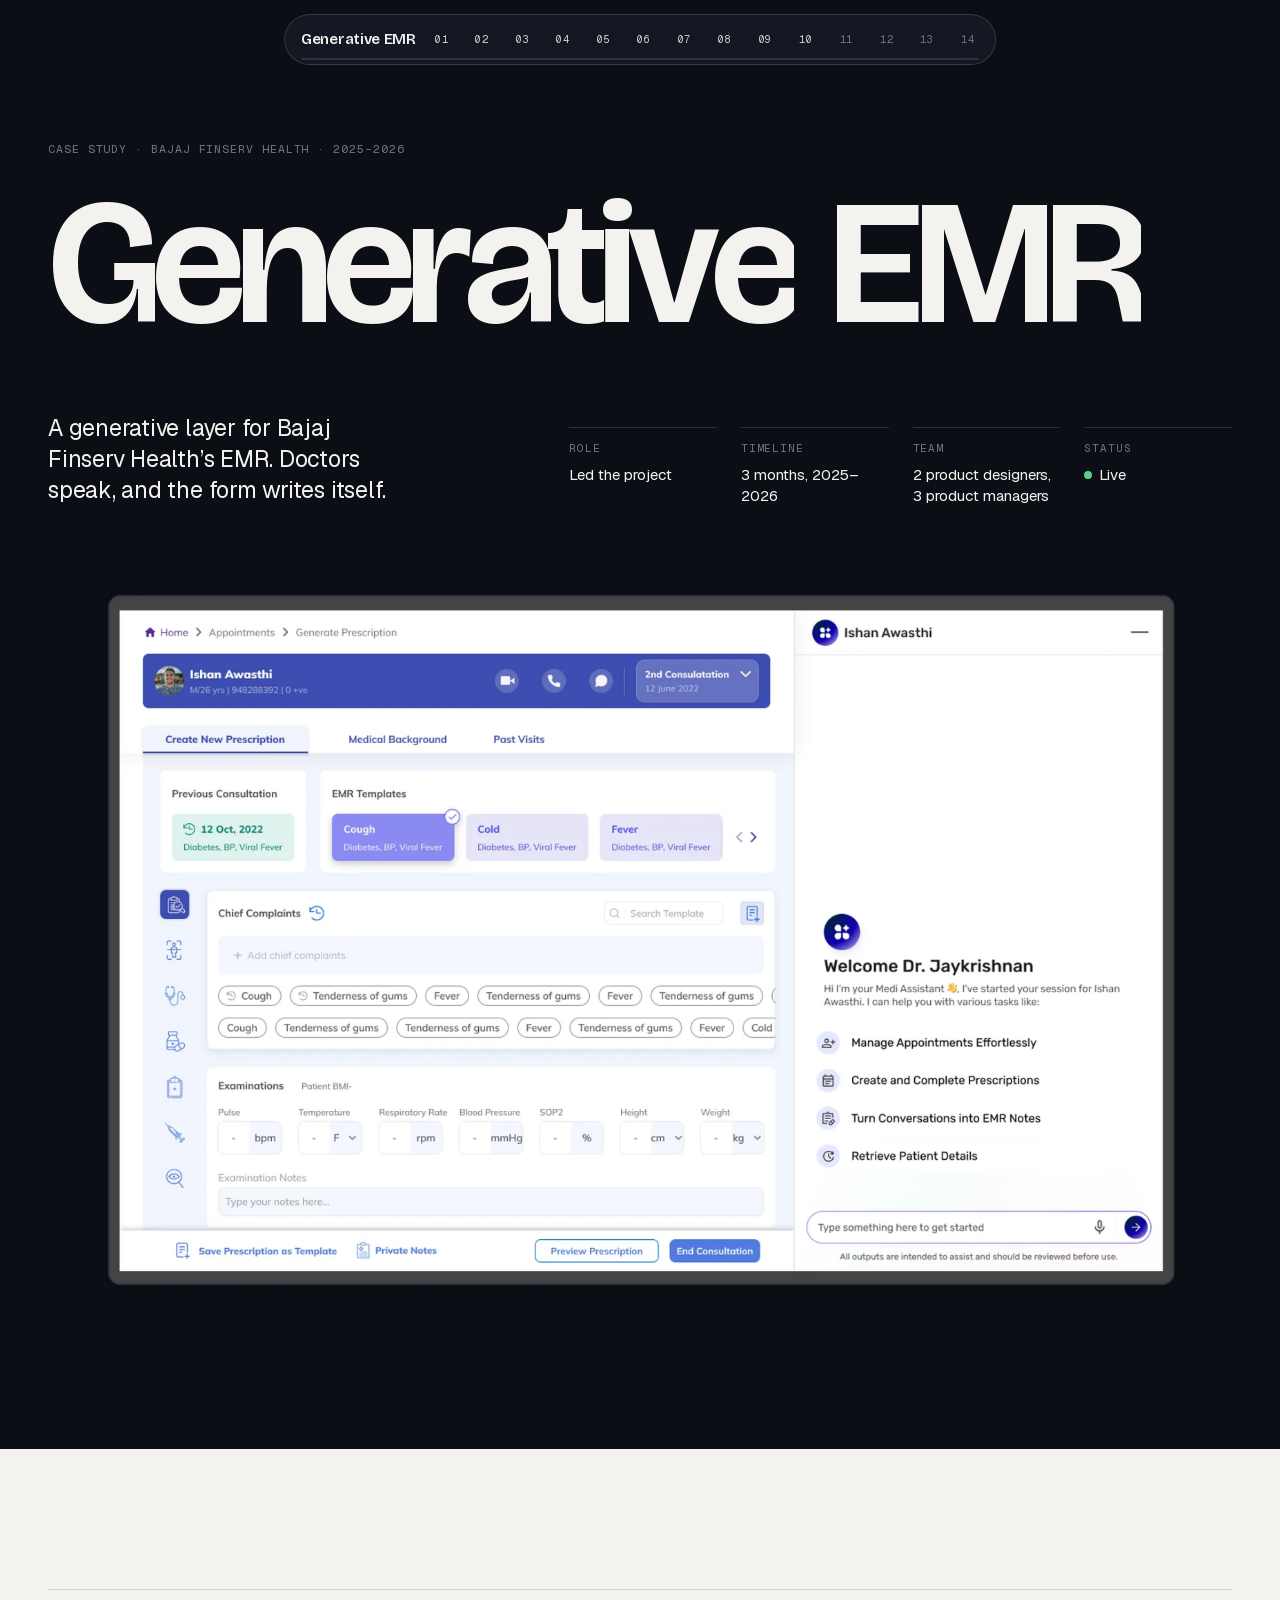
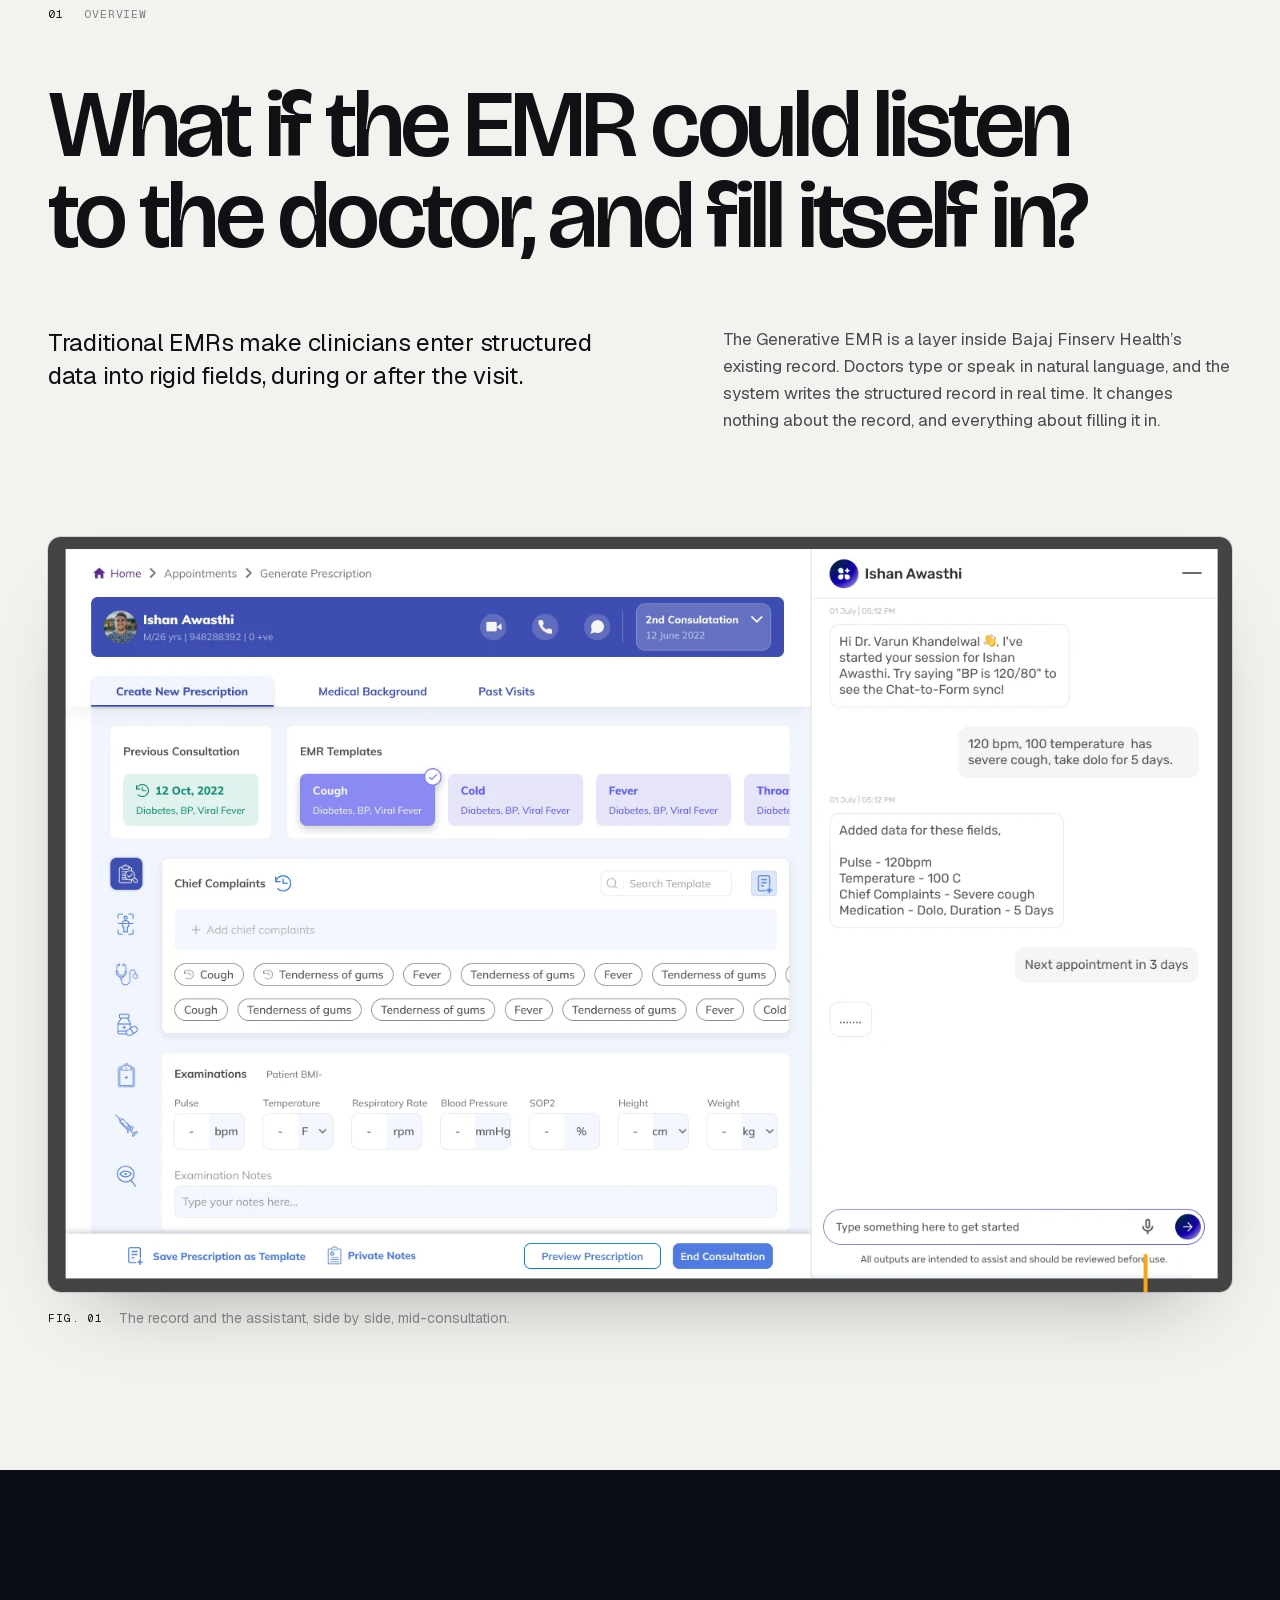
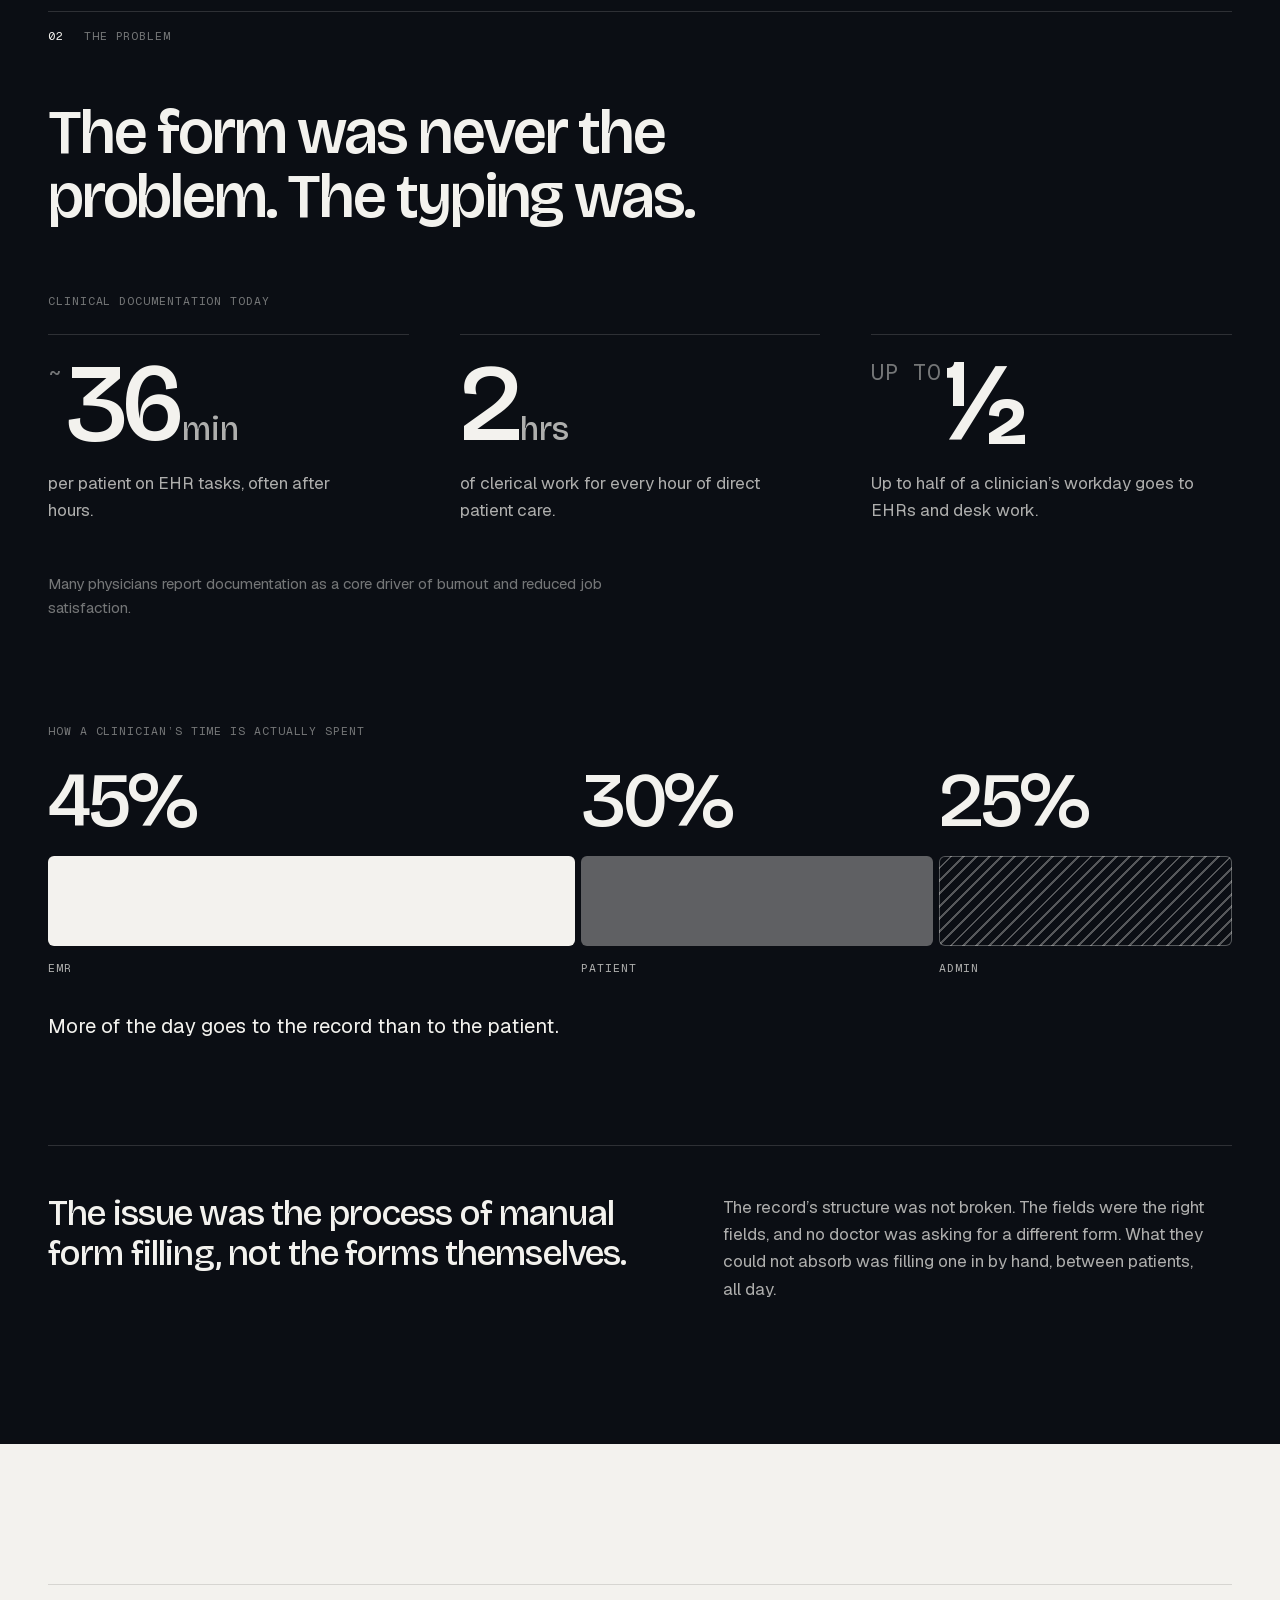
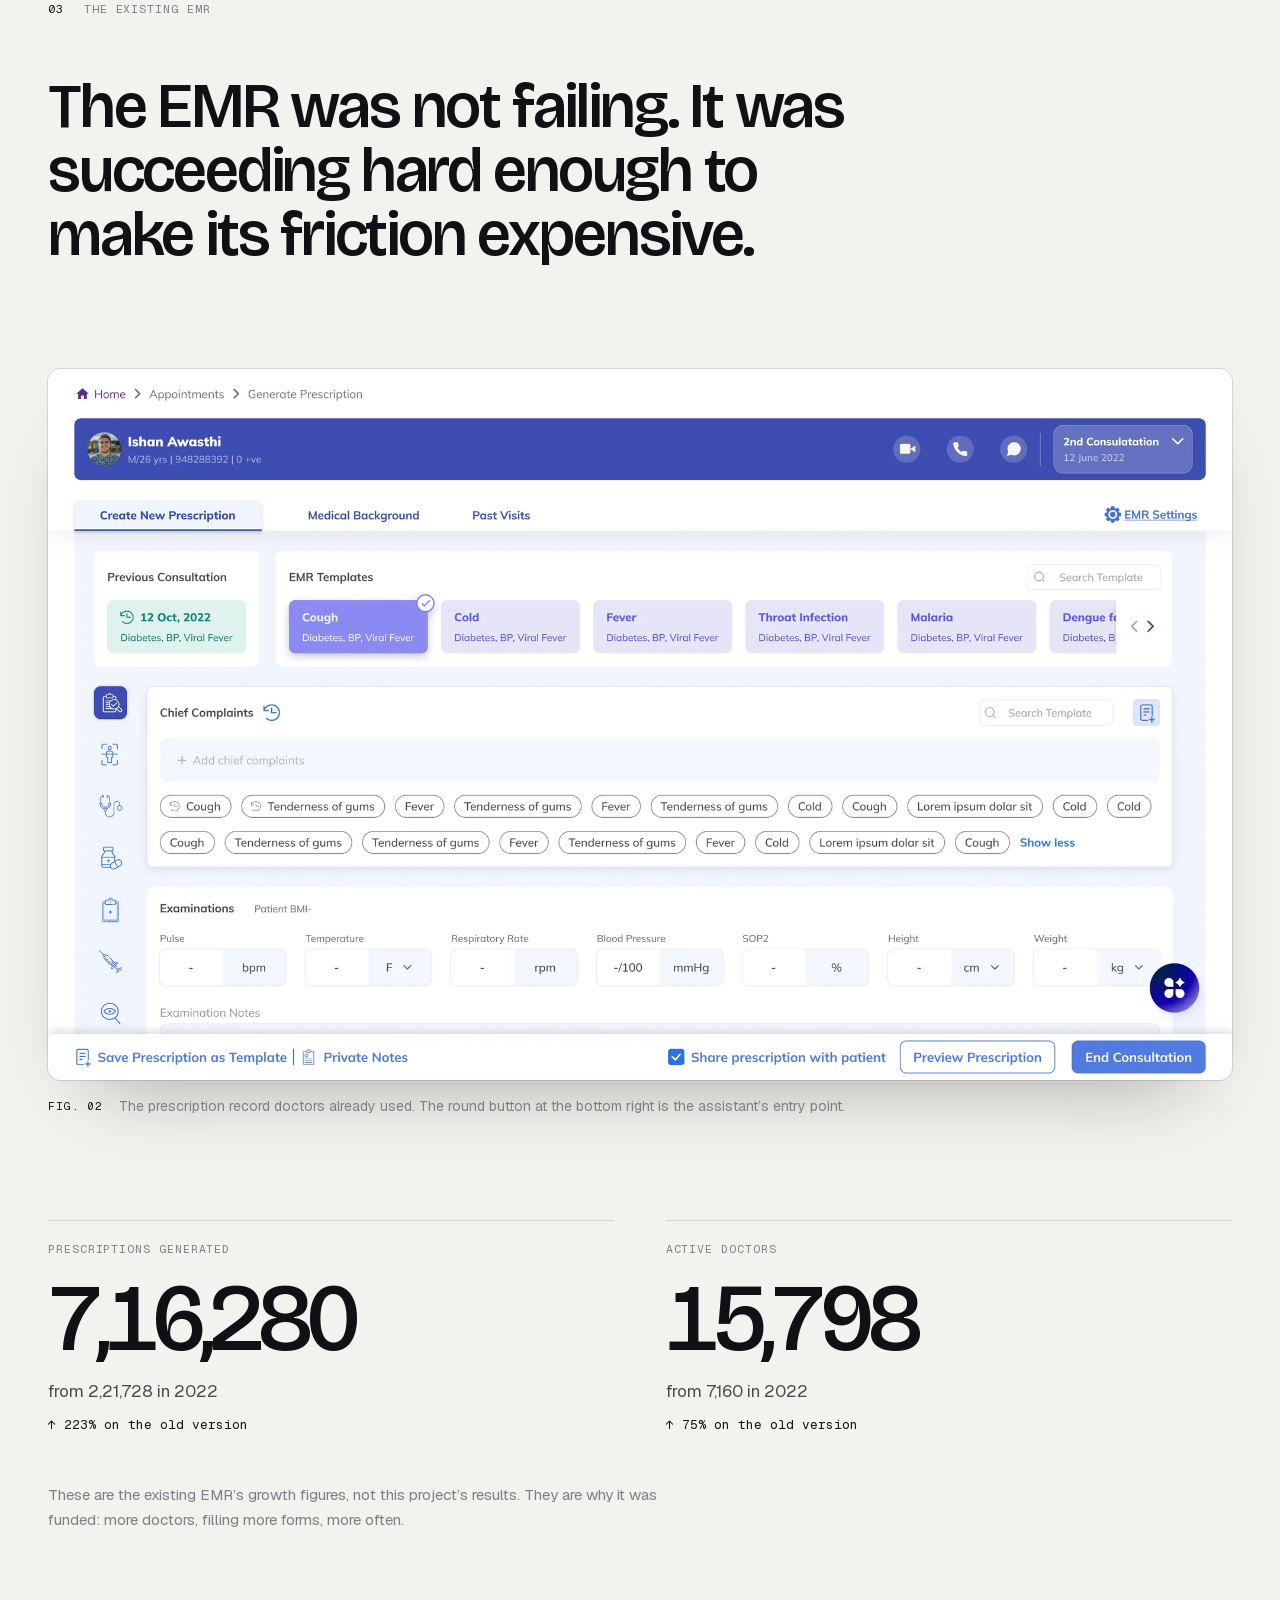
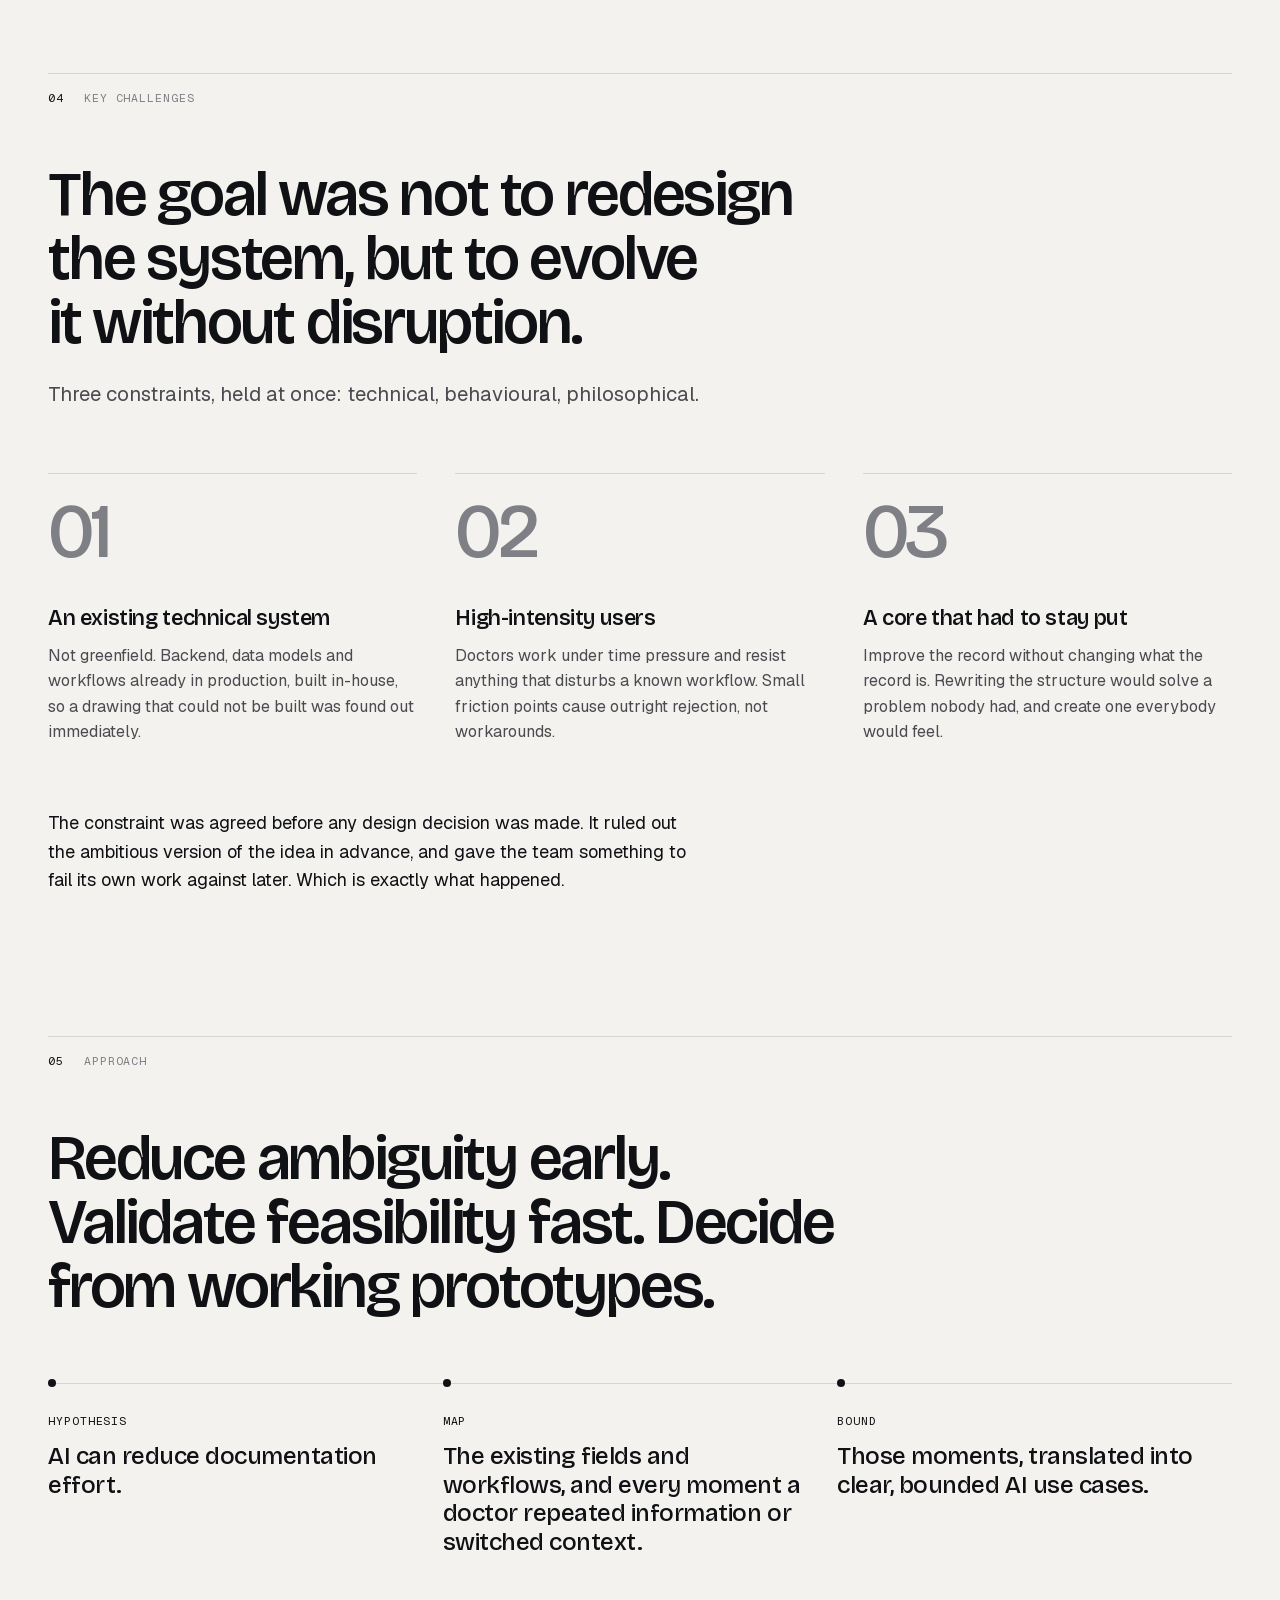
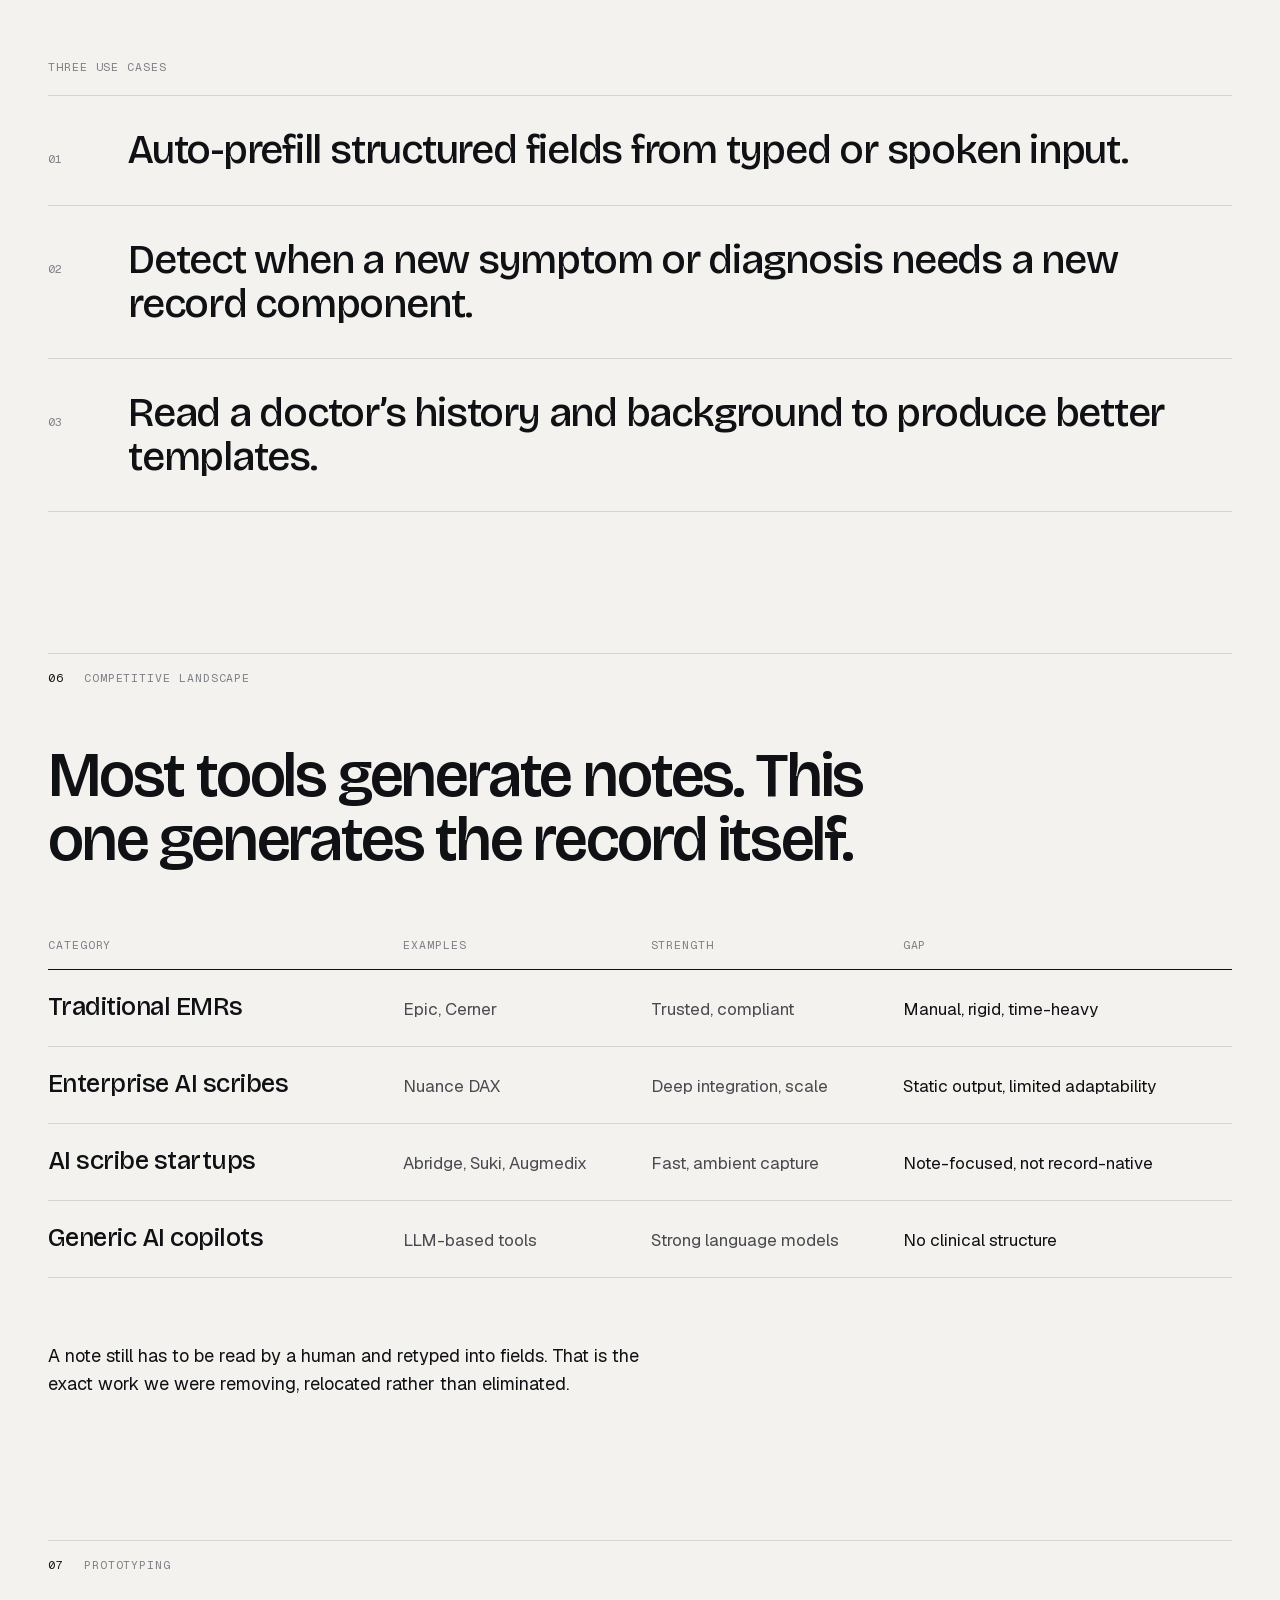
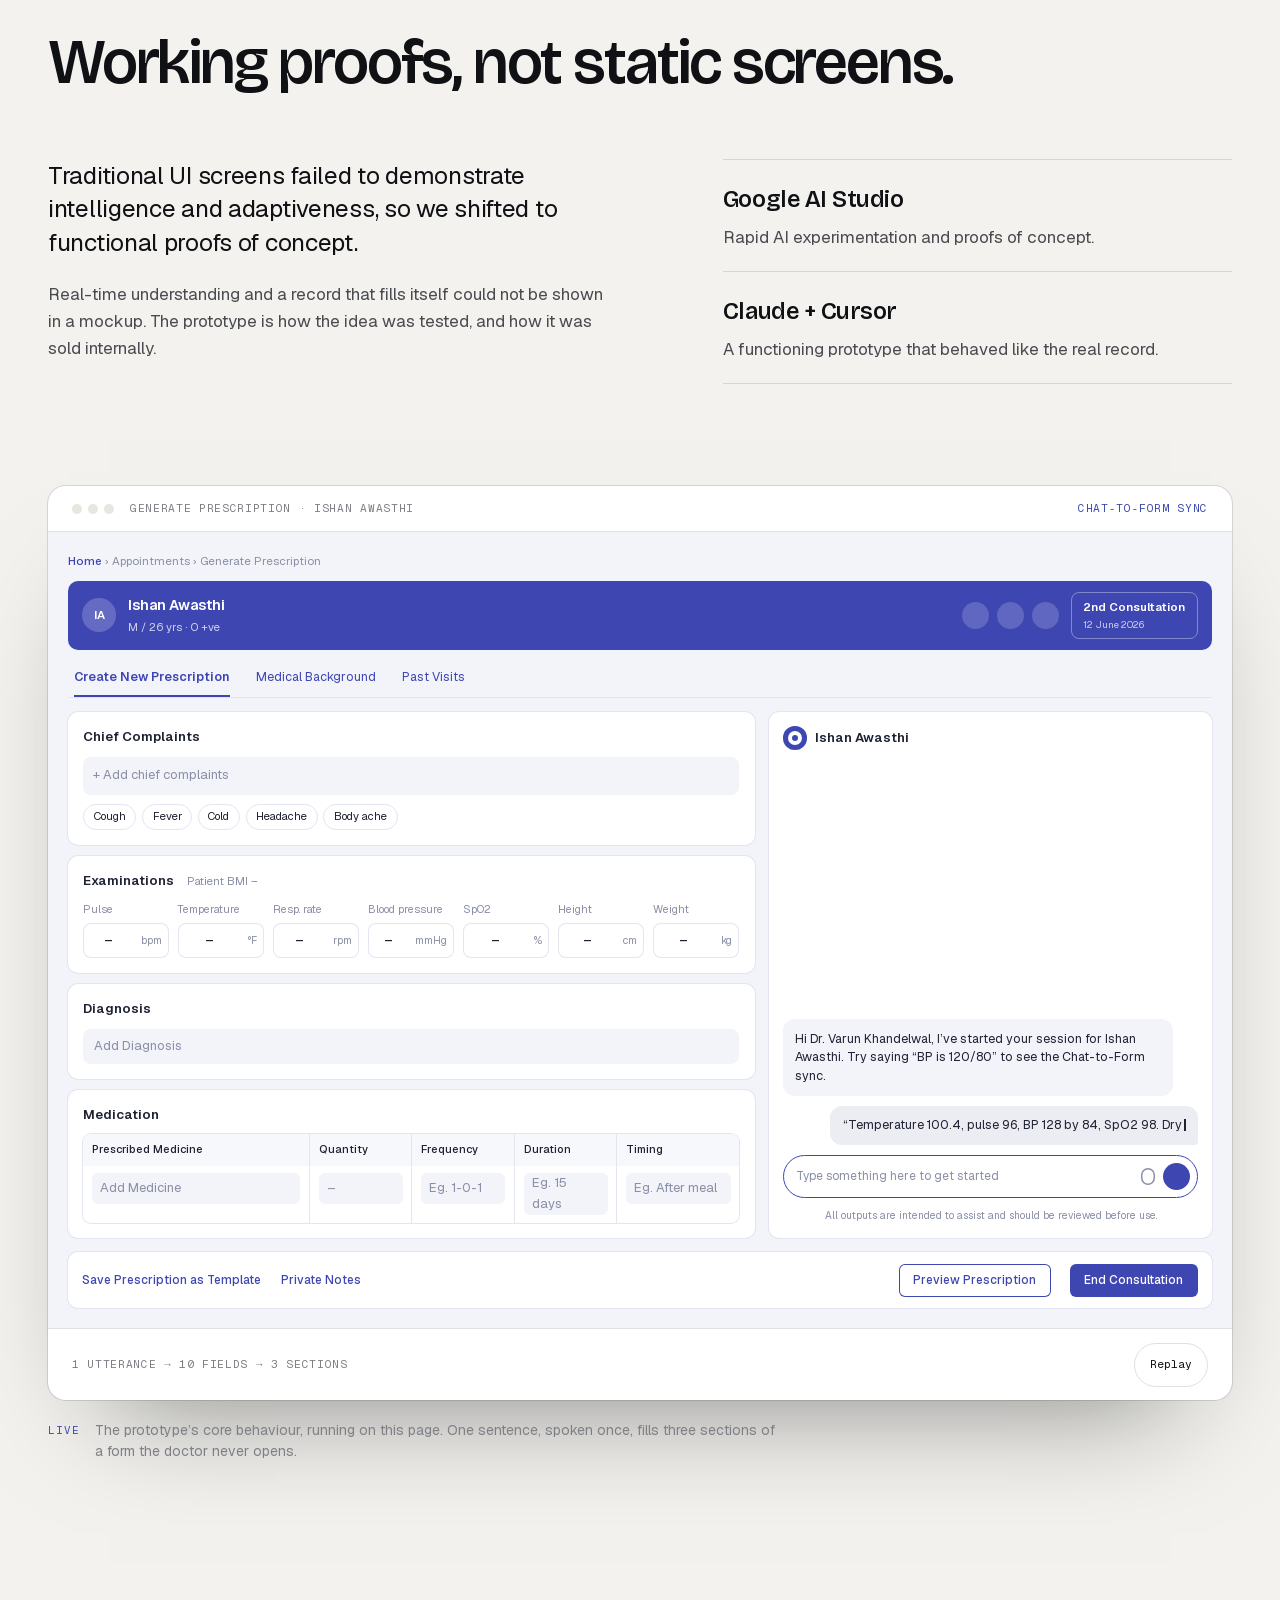
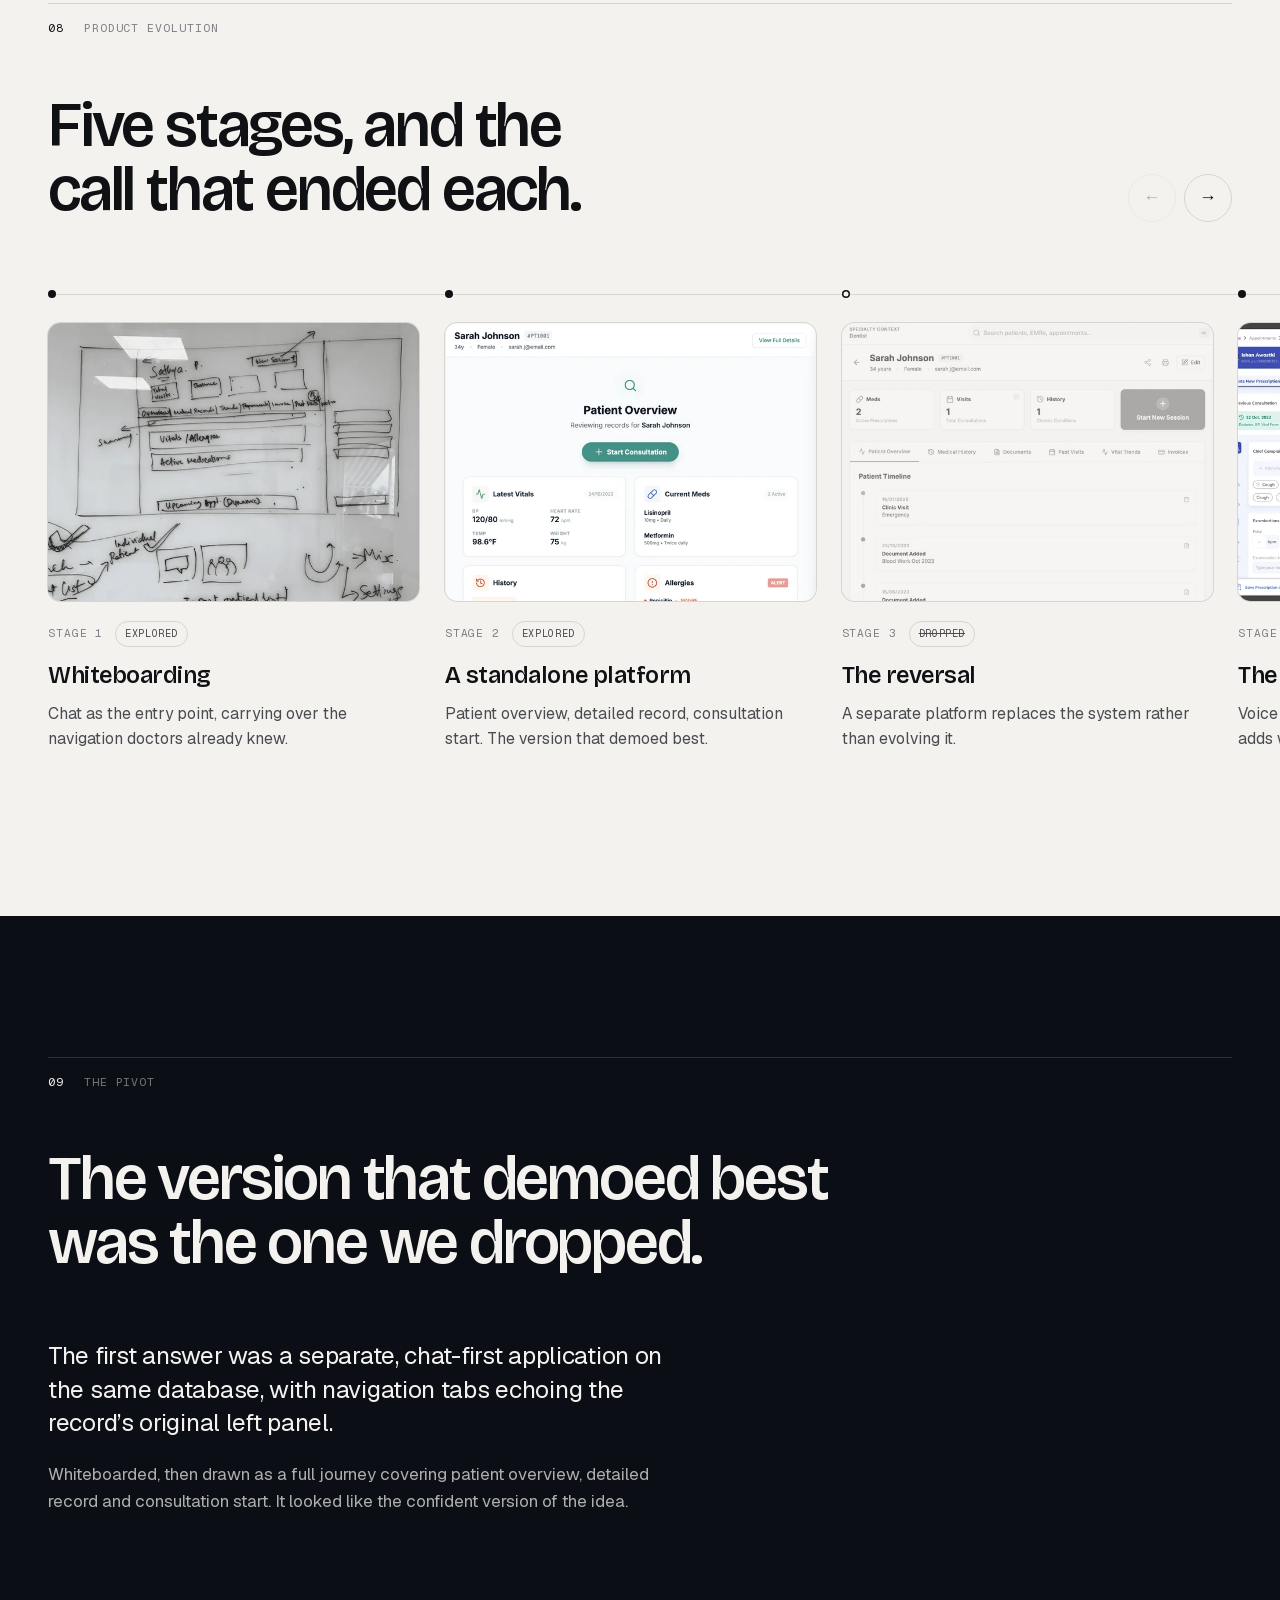
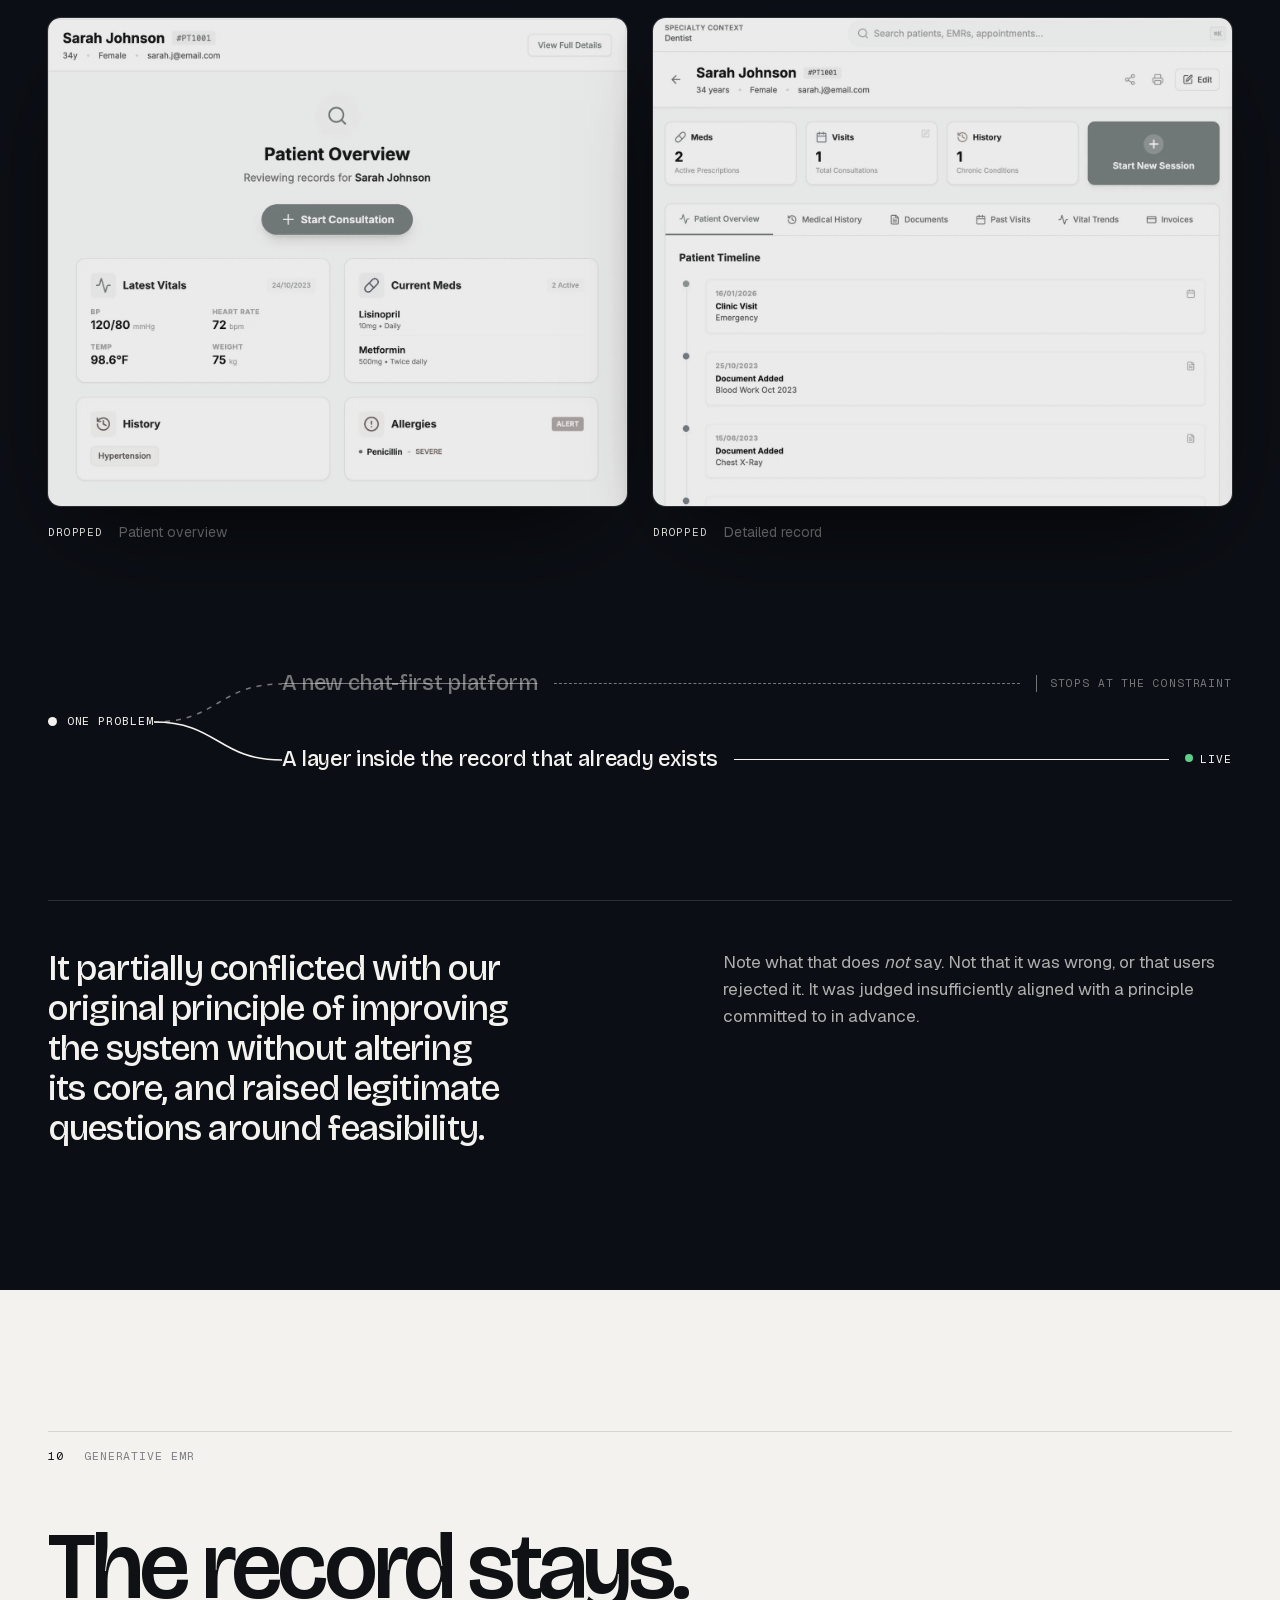
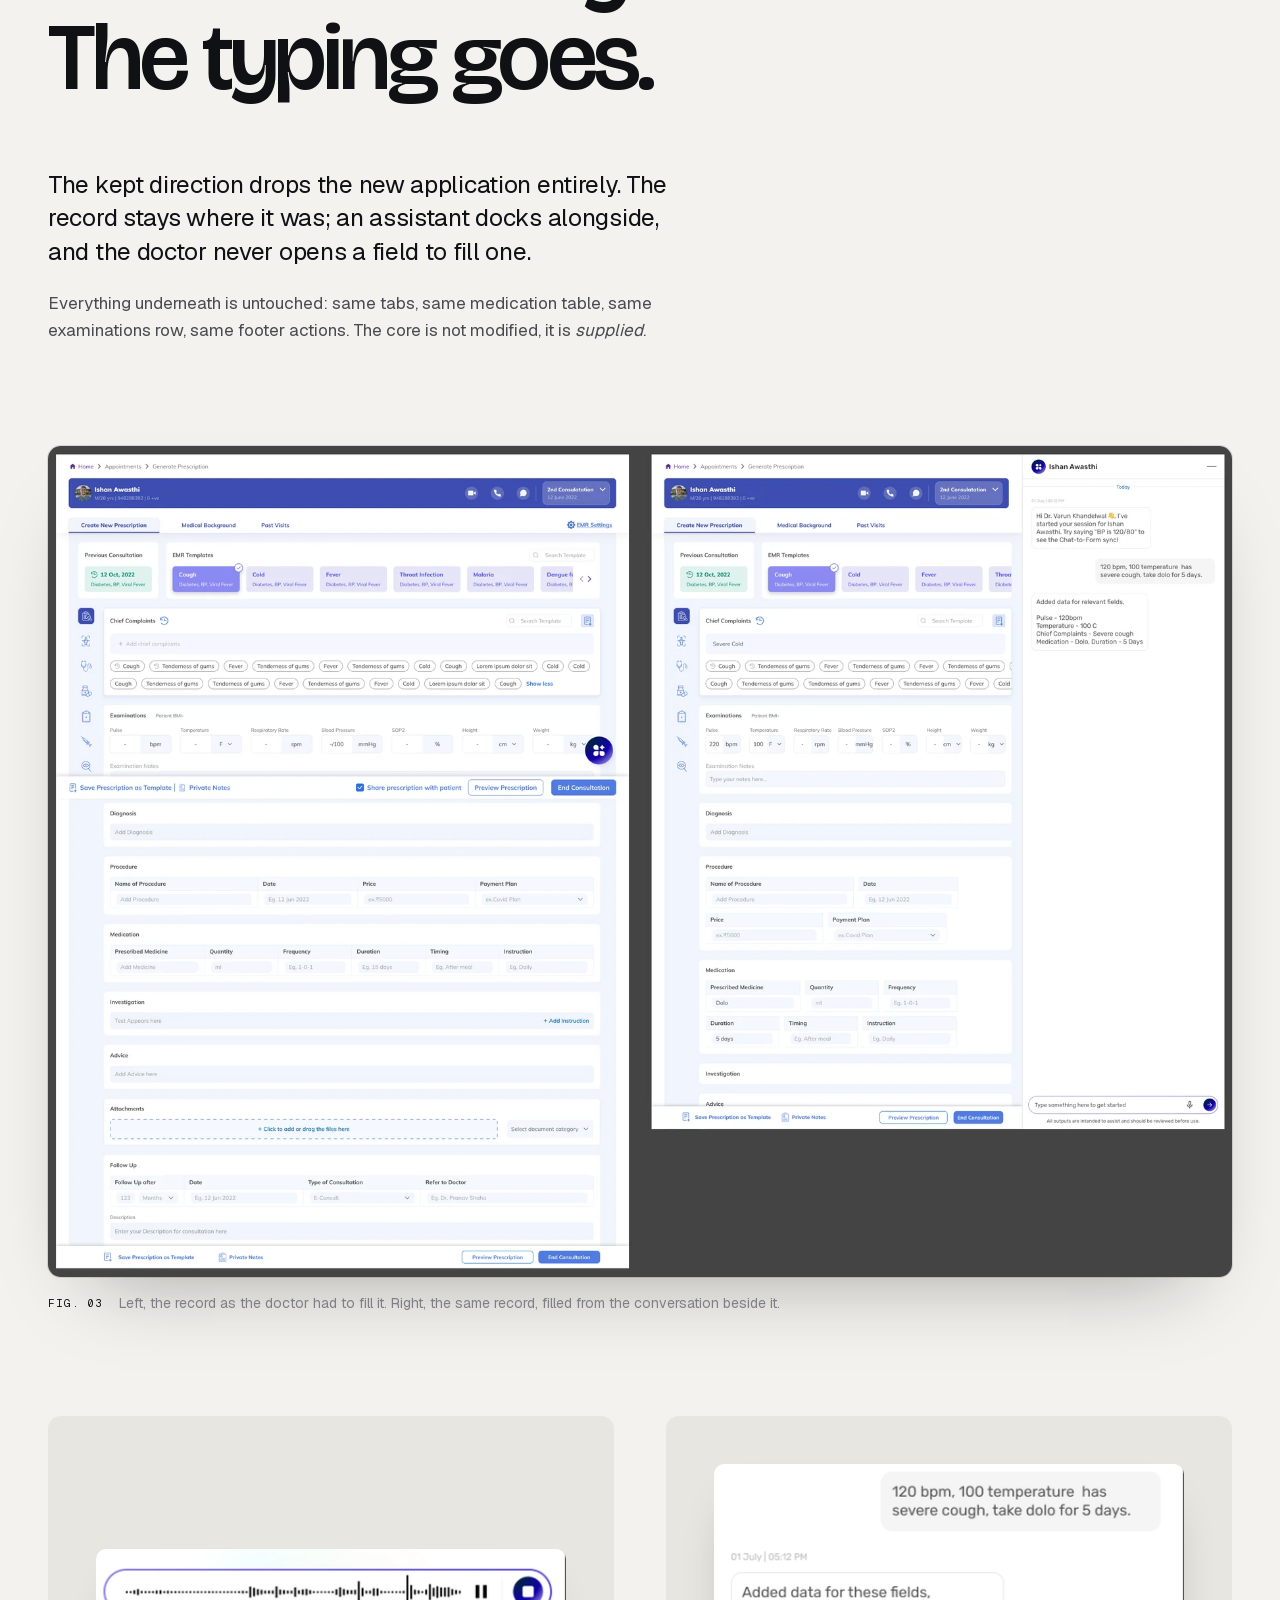
==== commit 987dbc41: "Demo rebuilt as the real prescription screen; realistic vitals; dashboard-style counts The Chat-to-F" ====
--- a/index.html
+++ b/index.html
@@ -357,70 +357,103 @@
     </div>
   </div>
 
-  <!-- The demonstration. The utterance and all five values are verbatim from the
-       design file. Ships in the settled state; the script clears and plays it. -->
+  <!-- The demonstration, rebuilt as the real prescription screen from the design
+       file: patient header, tabs, the form, and the assistant docked on the right.
+       The dictation uses clinically plausible values (the design file's own sample
+       read 220 bpm and 100 C). Ships settled; the script clears and plays it. -->
   <div class="wrap demo-stage" data-reveal>
-    <section class="demo" id="demo" aria-label="Chat-to-Form sync, demonstrated">
+    <section class="demo" id="demo" aria-label="Chat-to-Form sync, demonstrated on the prescription screen">
       <div class="demo-bar">
         <span class="dots" aria-hidden="true"><i></i><i></i><i></i></span>
-        <span>Consultation &middot; Ishan Awasthi &middot; M/26</span>
+        <span>Generate Prescription &middot; Ishan Awasthi</span>
         <span class="demo-tag">Chat&#8209;to&#8209;Form sync</span>
       </div>
 
-      <div class="demo-grid">
-        <div class="demo-form">
-          <div class="f-group">
-            <p class="f-group-label">Examinations</p>
-            <div class="f-row">
-              <div class="field filled" data-field="pulse">
-                <span class="f-label">Pulse</span>
-                <div class="val">120 bpm</div>
+      <div class="emr">
+        <p class="emr-crumbs" aria-hidden="true"><b>Home</b> &rsaquo; Appointments &rsaquo; Generate Prescription</p>
+
+        <div class="emr-patient">
+          <span class="emr-avatar" aria-hidden="true">IA</span>
+          <div>
+            <p class="emr-name">Ishan Awasthi</p>
+            <p class="emr-sub">M / 26 yrs &middot; O +ve</p>
+          </div>
+          <span class="emr-icons" aria-hidden="true"><i></i><i></i><i></i></span>
+          <span class="emr-visit">2nd Consultation<small>12 June 2026</small></span>
+        </div>
+
+        <div class="emr-tabs" aria-hidden="true">
+          <span class="on">Create New Prescription</span><span>Medical Background</span><span>Past Visits</span>
+        </div>
+
+        <div class="emr-body">
+          <div class="emr-form">
+            <div class="emr-card">
+              <p class="emr-h">Chief Complaints</p>
+              <div class="emr-cc filled" data-field="cc" data-empty="+ Add chief complaints">
+                <span class="val"><span class="emr-chip">Dry cough &middot; 3 days</span><span class="emr-chip">Sore throat &middot; 3 days</span></span>
               </div>
-              <div class="field filled" data-field="temp">
-                <span class="f-label">Temperature</span>
-                <div class="val">100 C</div>
+              <p class="emr-suggest" aria-hidden="true"><span>Cough</span><span>Fever</span><span>Cold</span><span>Headache</span><span>Body ache</span></p>
+            </div>
+
+            <div class="emr-card">
+              <p class="emr-h">Examinations <small>Patient BMI &ndash;</small></p>
+              <div class="emr-exam">
+                <div class="emr-in filled" data-field="pulse" data-empty="&ndash;"><span class="emr-l">Pulse</span><span class="emr-box"><span class="val">96</span><u>bpm</u></span></div>
+                <div class="emr-in filled" data-field="temp" data-empty="&ndash;"><span class="emr-l">Temperature</span><span class="emr-box"><span class="val">100.4</span><u>&deg;F</u></span></div>
+                <div class="emr-in"><span class="emr-l">Resp. rate</span><span class="emr-box"><span class="val">&ndash;</span><u>rpm</u></span></div>
+                <div class="emr-in filled" data-field="bp" data-empty="&ndash;"><span class="emr-l">Blood pressure</span><span class="emr-box"><span class="val">128/84</span><u>mmHg</u></span></div>
+                <div class="emr-in filled" data-field="spo2" data-empty="&ndash;"><span class="emr-l">SpO2</span><span class="emr-box"><span class="val">98</span><u>%</u></span></div>
+                <div class="emr-in"><span class="emr-l">Height</span><span class="emr-box"><span class="val">&ndash;</span><u>cm</u></span></div>
+                <div class="emr-in"><span class="emr-l">Weight</span><span class="emr-box"><span class="val">&ndash;</span><u>kg</u></span></div>
+              </div>
+            </div>
+
+            <div class="emr-card">
+              <p class="emr-h">Diagnosis</p>
+              <div class="emr-line"><span class="val">Add Diagnosis</span></div>
+            </div>
+
+            <div class="emr-card">
+              <p class="emr-h">Medication</p>
+              <div class="emr-med">
+                <div class="emr-mc wide filled" data-field="drug" data-empty="Add Medicine"><span class="emr-l">Prescribed Medicine</span><span class="val">Dolo 650 (Paracetamol 650 mg)</span></div>
+                <div class="emr-mc filled" data-field="qty" data-empty="&ndash;"><span class="emr-l">Quantity</span><span class="val">10 tab</span></div>
+                <div class="emr-mc filled" data-field="freq" data-empty="Eg. 1-0-1"><span class="emr-l">Frequency</span><span class="val">1-0-1</span></div>
+                <div class="emr-mc filled" data-field="duration" data-empty="Eg. 15 days"><span class="emr-l">Duration</span><span class="val">5 days</span></div>
+                <div class="emr-mc filled" data-field="timing" data-empty="Eg. After meal"><span class="emr-l">Timing</span><span class="val">After food</span></div>
               </div>
             </div>
           </div>
-          <div class="f-group">
-            <p class="f-group-label">Chief complaints</p>
-            <div class="f-row one">
-              <div class="field filled" data-field="complaint">
-                <span class="f-label">Complaint</span>
-                <div class="val">Severe cough</div>
+
+          <div class="emr-chat">
+            <p class="emr-chat-h"><span class="emr-bot" aria-hidden="true"></span>Ishan Awasthi</p>
+            <div class="emr-thread">
+              <div class="bubble hello">Hi Dr. Varun Khandelwal, I&rsquo;ve started your session for Ishan Awasthi. Try saying &ldquo;BP is 120/80&rdquo; to see the Chat-to-Form sync.</div>
+              <div class="bubble said" id="said">&ldquo;Temperature 100.4, pulse 96, BP 128 by 84, SpO2 98. Dry cough and sore throat for three days. Start Dolo 650, one tablet twice a day after food, for five days.&rdquo;</div>
+              <div class="bubble replied" id="replied">
+                Added data for these fields,<br>
+                Temperature &ndash; <b>100.4 &deg;F</b><br>
+                Pulse &ndash; <b>96 bpm</b><br>
+                Blood pressure &ndash; <b>128/84 mmHg</b><br>
+                SpO2 &ndash; <b>98%</b><br>
+                Chief complaints &ndash; <b>Dry cough, Sore throat (3 days)</b><br>
+                Medication &ndash; <b>Dolo 650, 1-0-1, after food, 5 days</b>
               </div>
             </div>
-          </div>
-          <div class="f-group">
-            <p class="f-group-label">Medication</p>
-            <div class="f-row">
-              <div class="field filled" data-field="drug">
-                <span class="f-label">Prescribed medicine</span>
-                <div class="val">Dolo</div>
-              </div>
-              <div class="field filled" data-field="duration">
-                <span class="f-label">Duration</span>
-                <div class="val">5 days</div>
-              </div>
-            </div>
+            <div class="emr-input" aria-hidden="true"><span>Type something here to get started</span><i class="mic"></i><i class="send"></i></div>
+            <p class="emr-disc">All outputs are intended to assist and should be reviewed before use.</p>
           </div>
         </div>
 
-        <div class="demo-chat">
-          <p class="chat-stamp">01 July &middot; 05:12 PM</p>
-          <div class="bubble said" id="said">&ldquo;120 bpm, 100 temperature has severe cough, take dolo for 5 days.&rdquo;</div>
-          <div class="bubble replied" id="replied">
-            Added data for these fields,<br>
-            Pulse - <b>120 bpm</b><br>
-            Temperature - <b>100 C</b><br>
-            Chief Complaints - <b>Severe cough</b><br>
-            Medication - <b>Dolo, Duration - 5 Days</b>
-          </div>
+        <div class="emr-actions" aria-hidden="true">
+          <span class="lk">Save Prescription as Template</span><span class="lk">Private Notes</span>
+          <span class="btn ghost">Preview Prescription</span><span class="btn">End Consultation</span>
         </div>
       </div>
 
       <div class="demo-foot">
-        <span>1 utterance &rarr; 4 fields &rarr; 3 sections</span>
+        <span>1 utterance &rarr; 10 fields &rarr; 3 sections</span>
         <button class="replay" id="replay" type="button">Replay</button>
       </div>
     </section>
@@ -724,27 +757,28 @@
     </div>
 
     <div class="uptake" data-reveal>
-      <p class="label">Consultations run on Generative EMR</p>
-      <div class="stats two">
-        <div class="stat">
-          <p class="stat-num"><span data-count="87">87</span></p>
-          <p class="stat-cap">consultations, April to September 2026.</p>
+      <p class="label">In use</p>
+      <div class="dash">
+        <div class="dash-head">
+          <p class="dash-title">Consultations on Generative EMR</p>
+          <p class="dash-range">Apr&ndash;Sep 2026</p>
         </div>
-        <div class="stat">
-          <p class="stat-num"><span data-count="26">26</span></p>
-          <p class="stat-cap">in the busiest month, June. Nearly three times April&rsquo;s 9.</p>
+        <div class="dash-body">
+          <dl class="dash-kpis">
+            <div><dt>Total</dt><dd><span data-count="87">87</span></dd></div>
+            <div><dt>Busiest month</dt><dd>26 <small>June</small></dd></div>
+          </dl>
+          <ol class="monthly" style="--max:30" aria-label="Consultations per month, April to September 2026">
+          <li style="--v:9"><span class="m-name">Apr<span class="sr-only"> 2026:</span></span> <span class="m-val">9<span class="sr-only"> consultations</span></span><span class="m-bar" aria-hidden="true"></span></li>
+          <li style="--v:18"><span class="m-name">May<span class="sr-only"> 2026:</span></span> <span class="m-val">18<span class="sr-only"> consultations</span></span><span class="m-bar" aria-hidden="true"></span></li>
+          <li style="--v:26"><span class="m-name">Jun<span class="sr-only"> 2026:</span></span> <span class="m-val">26<span class="sr-only"> consultations</span></span><span class="m-bar" aria-hidden="true"></span></li>
+          <li style="--v:21"><span class="m-name">Jul<span class="sr-only"> 2026:</span></span> <span class="m-val">21<span class="sr-only"> consultations</span></span><span class="m-bar" aria-hidden="true"></span></li>
+          <li style="--v:8"><span class="m-name">Aug<span class="sr-only"> 2026:</span></span> <span class="m-val">8<span class="sr-only"> consultations</span></span><span class="m-bar" aria-hidden="true"></span></li>
+          <li style="--v:5"><span class="m-name">Sep<span class="sr-only"> 2026:</span></span> <span class="m-val">5<span class="sr-only"> consultations</span></span><span class="m-bar" aria-hidden="true"></span></li>
+          </ol>
         </div>
-      </div>
-
-      <ol class="monthly" style="--max:26" aria-label="Consultations per month, April to September 2026">
-        <li style="--v:9"><span class="m-name">Apr<span class="sr-only"> 2026:</span></span> <span class="m-val">9<span class="sr-only"> consultations</span></span><span class="m-bar" aria-hidden="true"></span></li>
-        <li style="--v:18"><span class="m-name">May<span class="sr-only"> 2026:</span></span> <span class="m-val">18<span class="sr-only"> consultations</span></span><span class="m-bar" aria-hidden="true"></span></li>
-        <li style="--v:26"><span class="m-name">Jun<span class="sr-only"> 2026:</span></span> <span class="m-val">26<span class="sr-only"> consultations</span></span><span class="m-bar" aria-hidden="true"></span></li>
-        <li style="--v:21"><span class="m-name">Jul<span class="sr-only"> 2026:</span></span> <span class="m-val">21<span class="sr-only"> consultations</span></span><span class="m-bar" aria-hidden="true"></span></li>
-        <li style="--v:8"><span class="m-name">Aug<span class="sr-only"> 2026:</span></span> <span class="m-val">8<span class="sr-only"> consultations</span></span><span class="m-bar" aria-hidden="true"></span></li>
-        <li style="--v:5"><span class="m-name">Sep<span class="sr-only"> 2026:</span></span> <span class="m-val">5<span class="sr-only"> consultations</span></span><span class="m-bar" aria-hidden="true"></span></li>
-      </ol>
-      <p class="aside">September counts to the 23rd.</p>
+        <p class="dash-foot">From the product dashboard, 23 September 2026. September counts to the 23rd.</p>
+      </div>
     </div>
   </div>
 </section>
--- a/styles.css
+++ b/styles.css
@@ -864,84 +864,134 @@
 }
 .demo-tag { margin-left: auto; color: var(--machine); }
 
-.demo-grid {
-  display: grid;
-  grid-template-columns: minmax(0, 1.5fr) minmax(0, 1fr);
-}
-
-.demo-form {
-  display: grid;
-  gap: 1.75rem;
-  align-content: start;
-  padding: clamp(1.25rem, 3vw, 2.5rem);
-}
-.f-group-label {
-  margin-bottom: 0.75rem;
-  font-family: var(--display);
-  font-size: 1.05rem;
-  font-weight: 560;
-  color: var(--ink);
-}
-.f-row {
-  display: grid;
-  grid-template-columns: 1fr 1fr;
-  gap: 1rem;
-}
-.f-row.one { grid-template-columns: 1fr; }
-.f-label {
-  display: block;
-  margin-bottom: 0.4rem;
-  font-size: 0.78rem;
-  color: var(--ink-3);
-}
-.val {
+/* The demo is the real prescription screen from the design file, rebuilt in
+   HTML: the app's own blue chrome (--emr), and the page's provenance rule on
+   top of it: every value the assistant wrote wears --machine. */
+.emr {
+  --emr: #3E46B2;
+  --emr-bg: #F3F4FA;
+  --emr-line: #E3E5F0;
+  --emr-ink: #1F2233;
+  --emr-mute: #8A8FA6;
+  padding: clamp(0.75rem, 1.6vw, 1.25rem);
+  background: var(--emr-bg);
+  color: var(--emr-ink);
+  font-size: 0.8125rem;
+}
+.emr-crumbs { margin: 0 0 0.6rem; font-size: 0.72rem; color: var(--emr-mute); }
+.emr-crumbs b { font-weight: 500; color: var(--emr); }
+
+.emr-patient {
   display: flex;
   align-items: center;
-  height: 2.9rem;
-  padding-inline: 0.9rem;
+  gap: 0.75rem;
+  padding: 0.7rem 0.9rem;
+  border-radius: 10px;
+  background: var(--emr);
+  color: #fff;
+}
+.emr-avatar {
+  display: grid;
+  place-items: center;
+  width: 2.1rem;
+  height: 2.1rem;
+  border-radius: 50%;
+  background: rgba(255, 255, 255, 0.2);
+  font-size: 0.72rem;
+  font-weight: 600;
+}
+.emr-name { margin: 0; font-weight: 600; font-size: 0.9rem; }
+.emr-sub { margin: 0.1rem 0 0; font-size: 0.7rem; opacity: 0.75; }
+.emr-icons { display: flex; gap: 0.5rem; margin-left: auto; }
+.emr-icons i { width: 1.7rem; height: 1.7rem; border-radius: 50%; background: rgba(255, 255, 255, 0.18); }
+.emr-visit {
+  display: grid;
+  padding: 0.35rem 0.7rem;
+  border: 1px solid rgba(255, 255, 255, 0.35);
   border-radius: 8px;
-  background: var(--paper);
-  box-shadow: inset 0 0 0 1px var(--rule);
-  font-family: var(--mono);
-  font-size: 0.92rem;
-  color: var(--ink-3);
-  transition: background-color 0.5s ease, box-shadow 0.5s ease, color 0.5s ease;
-}
-.field.filled .val {
-  background: var(--machine-soft);
-  box-shadow: inset 0 0 0 1px var(--machine-edge);
-  color: var(--machine);
-}
-
-.demo-chat {
+  font-size: 0.72rem;
+  font-weight: 600;
+}
+.emr-visit small { font-weight: 400; opacity: 0.75; }
+
+.emr-tabs { display: flex; gap: 1.6rem; margin: 0.4rem 0 0; padding: 0 0.4rem; border-bottom: 1px solid var(--emr-line); font-size: 0.78rem; color: var(--emr); }
+.emr-tabs span { padding: 0.65rem 0; }
+.emr-tabs .on { font-weight: 600; box-shadow: inset 0 -2px 0 var(--emr); }
+
+.emr-body {
+  display: grid;
+  grid-template-columns: minmax(0, 1.55fr) minmax(0, 1fr);
+  gap: 0.9rem;
+  margin-top: 0.9rem;
+}
+.emr-form { display: grid; gap: 0.7rem; align-content: start; }
+.emr-card { padding: 0.85rem 0.95rem 0.95rem; border-radius: 10px; background: #fff; box-shadow: 0 0 0 1px var(--emr-line); }
+.emr-h { margin: 0 0 0.6rem; font-weight: 600; font-size: 0.82rem; }
+.emr-h small { margin-left: 0.6rem; font-weight: 400; font-size: 0.7rem; color: var(--emr-mute); }
+.emr-l { display: block; margin-bottom: 0.3rem; font-size: 0.68rem; color: var(--emr-mute); }
+
+/* what the assistant fills: the value boxes */
+.emr .val { transition: background-color 0.5s ease, box-shadow 0.5s ease, color 0.5s ease; }
+
+.emr-cc .val {
+  display: flex;
+  flex-wrap: wrap;
+  align-items: center;
+  gap: 0.4rem;
+  min-height: 2.4rem;
+  padding: 0.35rem 0.6rem;
+  border-radius: 8px;
+  background: var(--emr-bg);
+  color: var(--emr-mute);
+}
+.emr-chip { padding: 0.25rem 0.6rem; border-radius: 999px; background: #fff; box-shadow: inset 0 0 0 1px var(--machine-edge); color: var(--machine); font-weight: 500; }
+.emr-suggest { display: flex; flex-wrap: wrap; gap: 0.35rem; margin: 0.55rem 0 0; }
+.emr-suggest span { padding: 0.2rem 0.6rem; border: 1px solid var(--emr-line); border-radius: 999px; font-size: 0.7rem; color: var(--emr-ink); }
+
+.emr-exam { display: grid; grid-template-columns: repeat(7, minmax(0, 1fr)); gap: 0.55rem; }
+.emr-box {
+  display: flex;
+  align-items: center;
+  justify-content: space-between;
+  height: 2.2rem;
+  border-radius: 8px;
+  box-shadow: inset 0 0 0 1px var(--emr-line);
+  overflow: hidden;
+}
+.emr-box .val { flex: 1; align-self: stretch; display: flex; align-items: center; justify-content: center; font-weight: 500; font-variant-numeric: tabular-nums; }
+.emr-box u { padding: 0 0.45rem; text-decoration: none; font-size: 0.66rem; color: var(--emr-mute); }
+
+.emr-line .val { display: flex; align-items: center; height: 2.2rem; padding: 0 0.7rem; border-radius: 8px; background: var(--emr-bg); color: var(--emr-mute); }
+
+.emr-med { display: grid; grid-template-columns: 2.2fr 1fr 1fr 1fr 1.2fr; border-radius: 8px; box-shadow: 0 0 0 1px var(--emr-line); overflow: hidden; }
+.emr-mc { padding: 0.5rem 0.55rem; border-left: 1px solid var(--emr-line); }
+.emr-mc:first-child { border-left: 0; }
+.emr-mc .emr-l { margin: -0.5rem -0.55rem 0.45rem; padding: 0.45rem 0.55rem; background: #F7F8FC; font-weight: 500; color: var(--emr-ink); }
+.emr-mc .val { display: flex; align-items: center; min-height: 1.9rem; padding: 0 0.5rem; border-radius: 6px; background: var(--emr-bg); color: var(--emr-mute); }
+
+/* filled by the assistant */
+.emr .filled .val,
+.emr .filled .emr-box { background: var(--machine-soft); color: var(--machine); }
+.emr .filled .emr-box { box-shadow: inset 0 0 0 1px var(--machine-edge); }
+.emr .filled .emr-box .val { background: transparent; }
+.emr-mc.filled .val { box-shadow: inset 0 0 0 1px var(--machine-edge); font-weight: 500; }
+
+.emr-chat {
   display: flex;
   flex-direction: column;
-  justify-content: flex-end;
-  gap: 0.85rem;
-  min-height: 26rem;
-  padding: clamp(1.25rem, 3vw, 2rem);
-  border-left: 1px solid var(--rule);
-  background: #FAFAF8;
-}
-.chat-stamp {
-  font-family: var(--mono);
-  font-size: 0.68rem;
-  text-align: center;
-  color: var(--ink-3);
-}
-.bubble {
-  max-width: 92%;
-  padding: 0.85rem 1rem;
-  border-radius: 14px;
-  font-size: 0.95rem;
-  line-height: 1.5;
-}
-.bubble.said {
-  align-self: flex-end;
-  border-bottom-right-radius: 4px;
-  background: var(--paper-2);
-  color: var(--ink);
-}
+  gap: 0.6rem;
+  padding: 0.85rem;
+  border-radius: 10px;
+  background: #fff;
+  box-shadow: 0 0 0 1px var(--emr-line);
+}
+.emr-chat-h { display: flex; align-items: center; gap: 0.5rem; margin: 0; font-weight: 600; font-size: 0.82rem; }
+.emr-bot { width: 1.5rem; height: 1.5rem; border-radius: 50%; background: var(--emr); box-shadow: inset 0 0 0 5px var(--emr), inset 0 0 0 9px #fff; }
+.emr-thread { display: flex; flex: 1; flex-direction: column; justify-content: flex-end; gap: 0.6rem; min-height: 19rem; }
+.chat-stamp { margin: 0; font-size: 0.66rem; color: var(--emr-mute); }
+.bubble { max-width: 94%; padding: 0.65rem 0.8rem; border-radius: 12px; font-size: 0.78rem; line-height: 1.5; }
+.bubble.hello { align-self: flex-start; background: var(--emr-bg); color: var(--emr-ink); }
+.bubble.said { align-self: flex-end; border-bottom-right-radius: 4px; background: #ECEDF3; color: var(--emr-ink); }
 .bubble.said.caret::after {
   content: "";
   display: inline-block;
@@ -955,19 +1005,27 @@
 .bubble.replied {
   align-self: flex-start;
   border-bottom-left-radius: 4px;
-  background: var(--white);
+  background: #fff;
   box-shadow: inset 0 0 0 1px var(--machine-edge);
-  font-family: var(--mono);
-  font-size: 0.8rem;
-  line-height: 1.75;
   color: var(--machine);
-}
-.bubble.replied b { font-weight: 500; color: inherit; }
-
+  line-height: 1.7;
+}
+.bubble.replied b { font-weight: 600; color: inherit; }
 @media (prefers-reduced-motion: no-preference) {
   .bubble.replied:not([hidden]) { animation: fade-up 0.5s var(--ease); }
 }
 @keyframes blink { 50% { opacity: 0; } }
+
+.emr-input { display: flex; align-items: center; gap: 0.5rem; padding: 0.45rem 0.45rem 0.45rem 0.8rem; border: 1px solid var(--emr); border-radius: 999px; font-size: 0.74rem; color: var(--emr-mute); }
+.emr-input span { flex: 1; }
+.emr-input .mic { width: 0.9rem; height: 1.1rem; border-radius: 999px; box-shadow: inset 0 0 0 1.5px var(--emr-mute); }
+.emr-input .send { width: 1.7rem; height: 1.7rem; border-radius: 50%; background: var(--emr); }
+.emr-disc { margin: 0; font-size: 0.64rem; text-align: center; color: var(--emr-mute); }
+
+.emr-actions { display: flex; flex-wrap: wrap; align-items: center; gap: 0.5rem 1.2rem; margin-top: 0.9rem; padding: 0.7rem 0.9rem; border-radius: 10px; background: #fff; box-shadow: 0 0 0 1px var(--emr-line); font-size: 0.74rem; }
+.emr-actions .lk { font-weight: 500; color: var(--emr); }
+.emr-actions .btn { padding: 0.45rem 0.9rem; border-radius: 6px; background: var(--emr); font-weight: 500; color: #fff; }
+.emr-actions .btn.ghost { margin-left: auto; background: #fff; box-shadow: inset 0 0 0 1px var(--emr); color: var(--emr); }
 
 .replay {
   padding: 0.45rem 0.95rem;
@@ -1422,47 +1480,78 @@
   color: var(--fg-3);
 }
 
-/* the live uptake: two figures, then one bar per month in ink. Ink, not
-   --machine: these are counts of consultations, not something the model
+/* the live uptake, as the product dashboard shows it: a plain card, a total,
+   the busiest month, and one bar per month on a faint 10-step grid. Ink,
+   not --machine: these are counts of consultations, not something the model
    wrote. Every bar carries its value, so nothing depends on hover. */
 .uptake { margin-top: var(--stack-lg); }
-.uptake .stats.two { margin-top: 1.5rem; }
+.dash {
+  margin-top: 1rem;
+  padding: clamp(1.1rem, 2.4vw, 1.75rem);
+  border-radius: var(--radius);
+  background: var(--white);
+  box-shadow: 0 0 0 1px var(--line);
+}
+.dash-head { display: flex; flex-wrap: wrap; align-items: baseline; justify-content: space-between; gap: 0.5rem 1rem; }
+.dash-title { margin: 0; font-weight: 560; font-size: 1.05rem; color: var(--fg); }
+.dash-range { margin: 0; font-family: var(--mono); font-size: 0.72rem; letter-spacing: 0.06em; text-transform: uppercase; color: var(--fg-3); }
+.dash-body {
+  display: grid;
+  grid-template-columns: minmax(9rem, auto) minmax(0, 1fr);
+  gap: clamp(1.5rem, 4vw, 3.5rem);
+  align-items: end;
+  margin-top: 1.5rem;
+}
+.dash-kpis { display: grid; gap: 1.25rem; margin: 0; }
+.dash-kpis dt { font-family: var(--mono); font-size: 0.68rem; letter-spacing: 0.06em; text-transform: uppercase; color: var(--fg-3); }
+.dash-kpis dd {
+  margin: 0.35rem 0 0;
+  font-family: var(--display);
+  font-size: clamp(2rem, 3.4vw, 2.75rem);
+  font-weight: 500;
+  line-height: 1;
+  letter-spacing: -0.03em;
+  font-variant-numeric: tabular-nums;
+  color: var(--fg);
+}
+.dash-kpis dd small { font-family: var(--sans); font-size: 0.9rem; letter-spacing: 0; color: var(--fg-2); }
+.dash-foot { margin: 1.5rem 0 0; font-size: 0.8rem; color: var(--fg-3); }
 
 .monthly {
-  --h: clamp(9rem, 18vw, 14rem);
+  --h: clamp(8rem, 16vw, 11rem);
   display: grid;
   grid-template-columns: repeat(6, minmax(0, 1fr));
-  gap: clamp(0.5rem, 2vw, 1.25rem);
+  gap: clamp(0.5rem, 1.6vw, 1rem);
   align-items: end;
-  max-width: var(--prose);
-  margin-top: var(--stack);
+  margin: 0;
   padding: 0;
   list-style: none;
   border-bottom: 1px solid var(--line);
+  /* gridlines at 10, 20 and 30 */
+  background:
+    repeating-linear-gradient(to top, transparent 0, transparent calc(var(--h) / 3 - 1px), var(--line) calc(var(--h) / 3 - 1px), var(--line) calc(var(--h) / 3))
+    bottom / 100% var(--h) no-repeat;
 }
 .monthly li {
   display: grid;
   grid-template-areas: "val" "bar";
-  justify-items: stretch;
+  justify-items: center;
   align-content: end;
-  gap: 0.5rem;
-  height: calc(var(--h) + 1.75rem);
+  gap: 0.35rem;
+  height: calc(var(--h) + 1.5rem);
   position: relative;
-  padding-bottom: 0;
 }
 .m-val {
   grid-area: val;
-  font-family: var(--display);
-  font-size: clamp(1.1rem, 2vw, 1.5rem);
+  font-size: 0.85rem;
   font-weight: 500;
-  letter-spacing: -0.03em;
-  line-height: 1;
-  color: var(--fg);
   font-variant-numeric: tabular-nums;
+  color: var(--fg);
 }
 .m-bar {
   grid-area: bar;
   display: block;
+  width: min(100%, 2.75rem);
   height: calc(var(--h) * var(--v) / var(--max));
   border-radius: 4px 4px 0 0;
   background: var(--fg);
@@ -1471,19 +1560,23 @@
 .m-name {
   position: absolute;
   top: 100%;
-  left: 0;
-  margin-top: 0.6rem;
-  font-family: var(--mono);
-  font-size: 0.72rem;
-  letter-spacing: 0.08em;
+  margin-top: 0.5rem;
+  font-family: var(--mono);
+  font-size: 0.68rem;
+  letter-spacing: 0.06em;
   text-transform: uppercase;
   color: var(--fg-3);
 }
-.monthly + .aside { margin-top: 2.75rem; }
-/* hovering one month recedes the others */
+.monthly { margin-bottom: 1.6rem; }
+/* September is partial: drawn lighter */
+.monthly li:last-child .m-bar { opacity: 0.45; }
 @media (hover: hover) {
   .monthly:hover .m-bar { opacity: 0.35; }
   .monthly li:hover .m-bar { opacity: 1; }
+}
+@media (max-width: 640px) {
+  .dash-body { grid-template-columns: 1fr; }
+  .dash-kpis { grid-template-columns: 1fr 1fr; }
 }
 
 /* ------------------------------------------------------- 14 learnings */
@@ -1779,12 +1872,14 @@
   }
   .landscape td:last-child { grid-column: 1 / -1; }
 
-  .demo-grid { grid-template-columns: 1fr; }
-  .demo-chat {
-    min-height: 0;
-    border-left: 0;
-    border-top: 1px solid var(--rule);
-  }
+  .emr-body { grid-template-columns: 1fr; }
+  .emr-thread { min-height: 0; }
+  .emr-exam { grid-template-columns: repeat(4, minmax(0, 1fr)); }
+  .emr-med { grid-template-columns: 1fr 1fr; }
+  .emr-mc.wide { grid-column: 1 / -1; }
+  .emr-mc { border-top: 1px solid var(--emr-line); }
+  .emr-mc:nth-child(2n) { border-left: 0; }
+  .emr-crumbs, .emr-icons { display: none; }
 
   .fork {
     grid-template-columns: 1fr;
@@ -1858,8 +1953,13 @@
 
 @media (max-width: 480px) {
   .panels { gap: 0.75rem; }
-  .f-row { grid-template-columns: 1fr; }
   .demo-bar > span:nth-child(2) { display: none; }
+  .emr-exam { grid-template-columns: repeat(2, minmax(0, 1fr)); }
+  .emr-visit { display: none; }
+  .emr-tabs { gap: 1rem; overflow: hidden; white-space: nowrap; }
+  .emr-tabs span:nth-child(3) { display: none; }
+  .emr-actions .lk { display: none; }
+  .emr-actions .btn.ghost { margin-left: 0; }
 }
 
 /* ------------------------------------------------------------ phone pass */
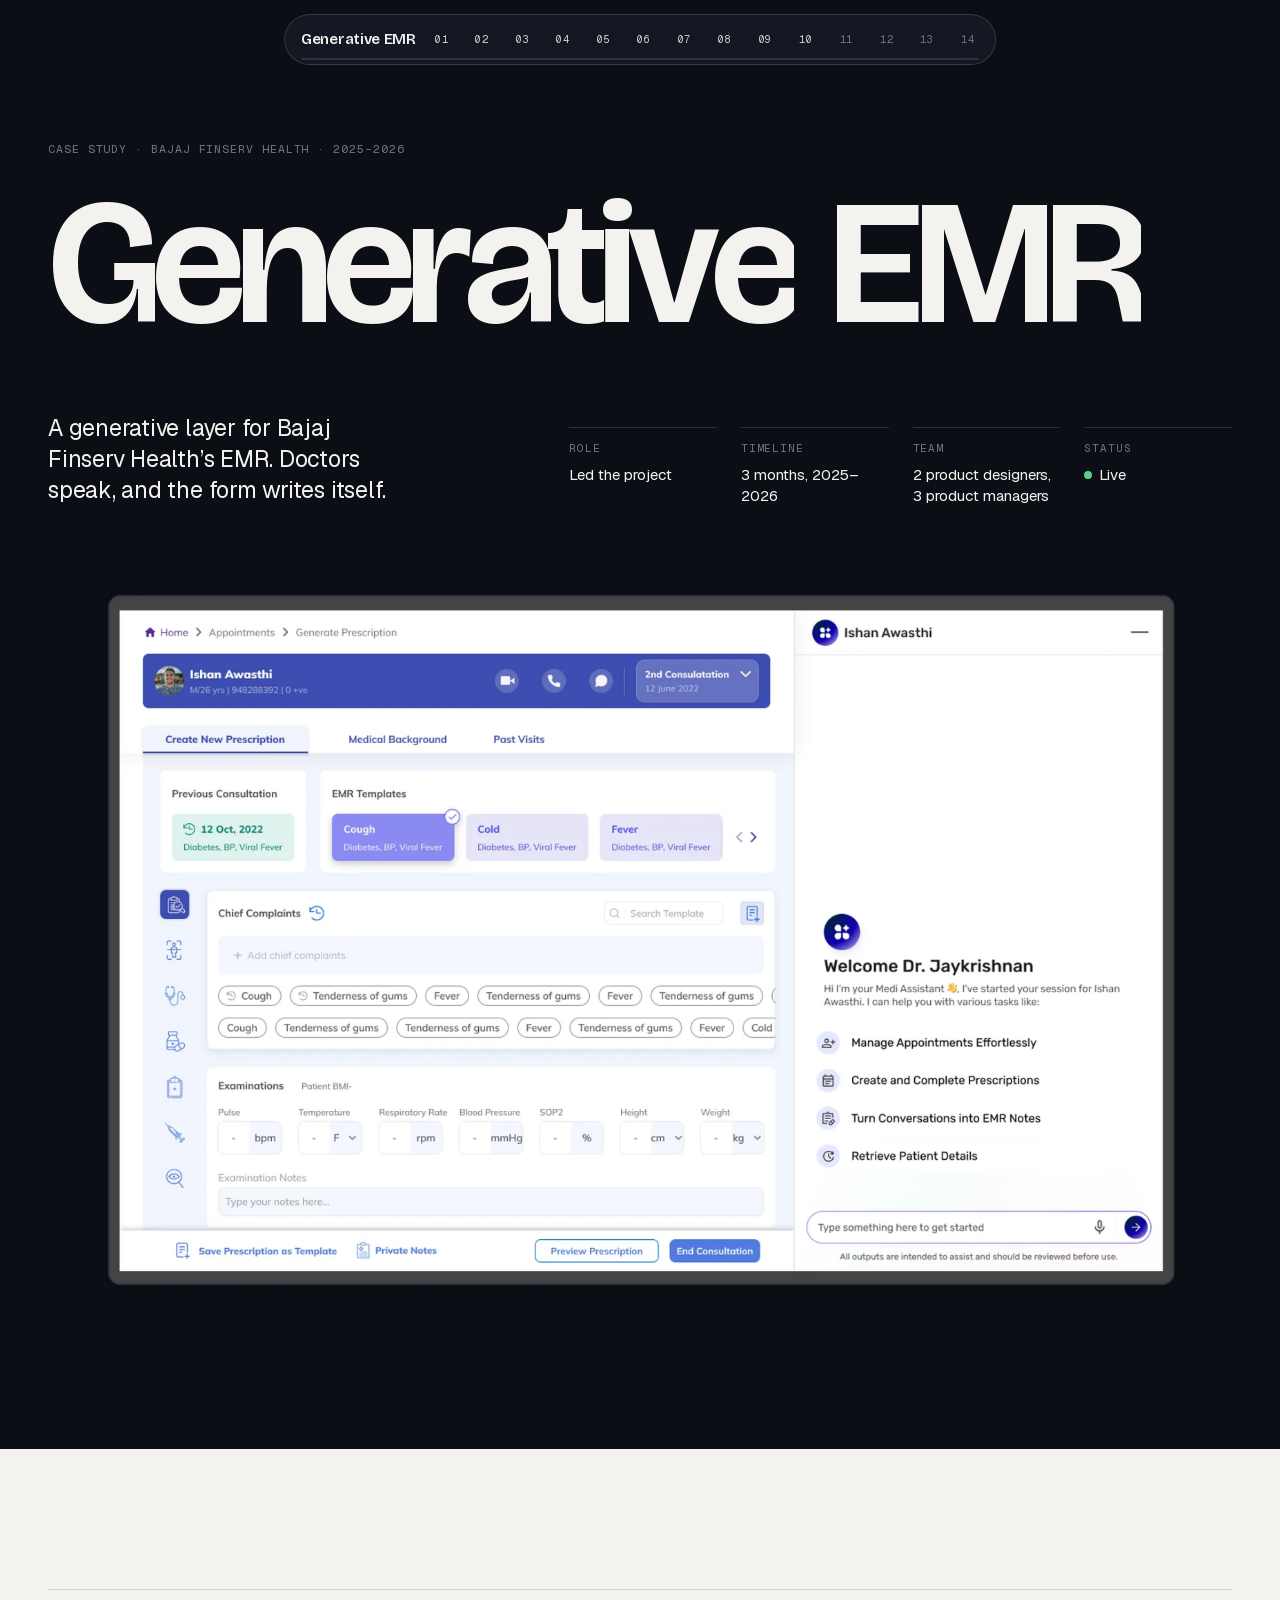
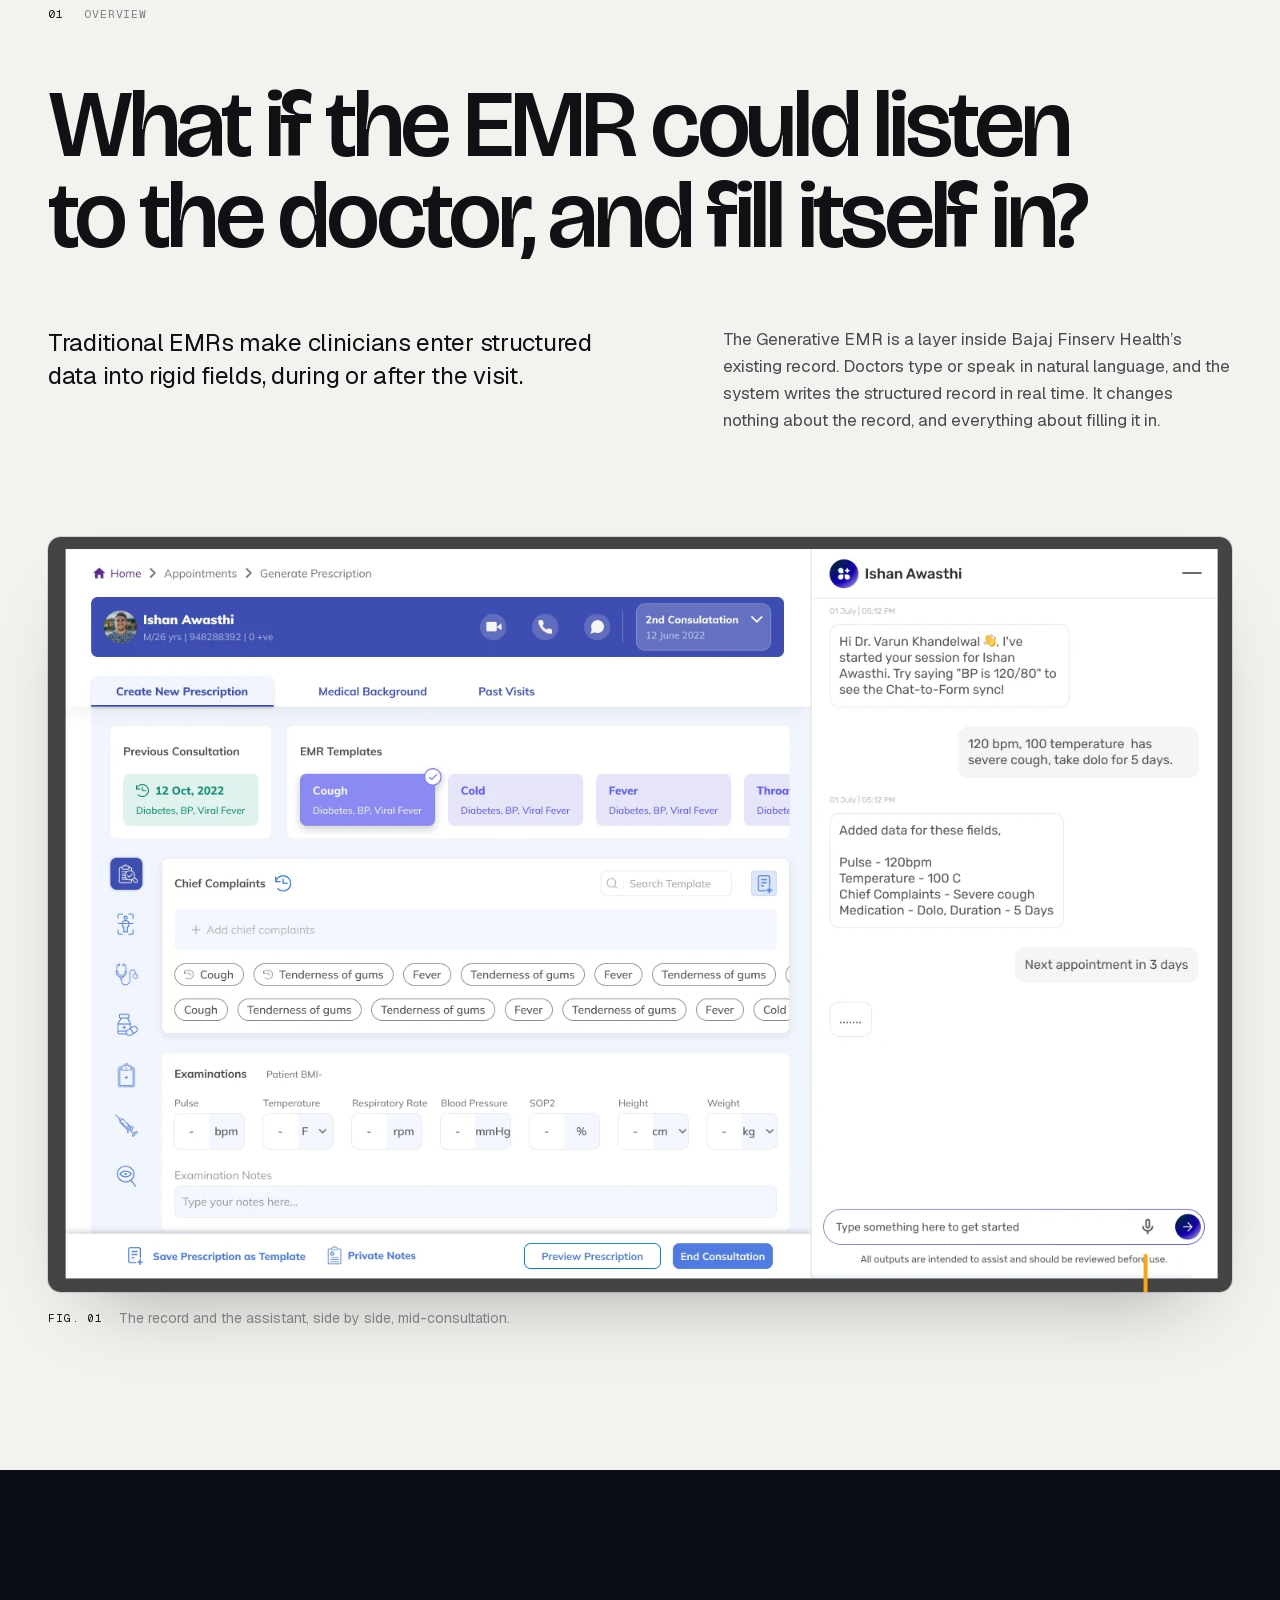
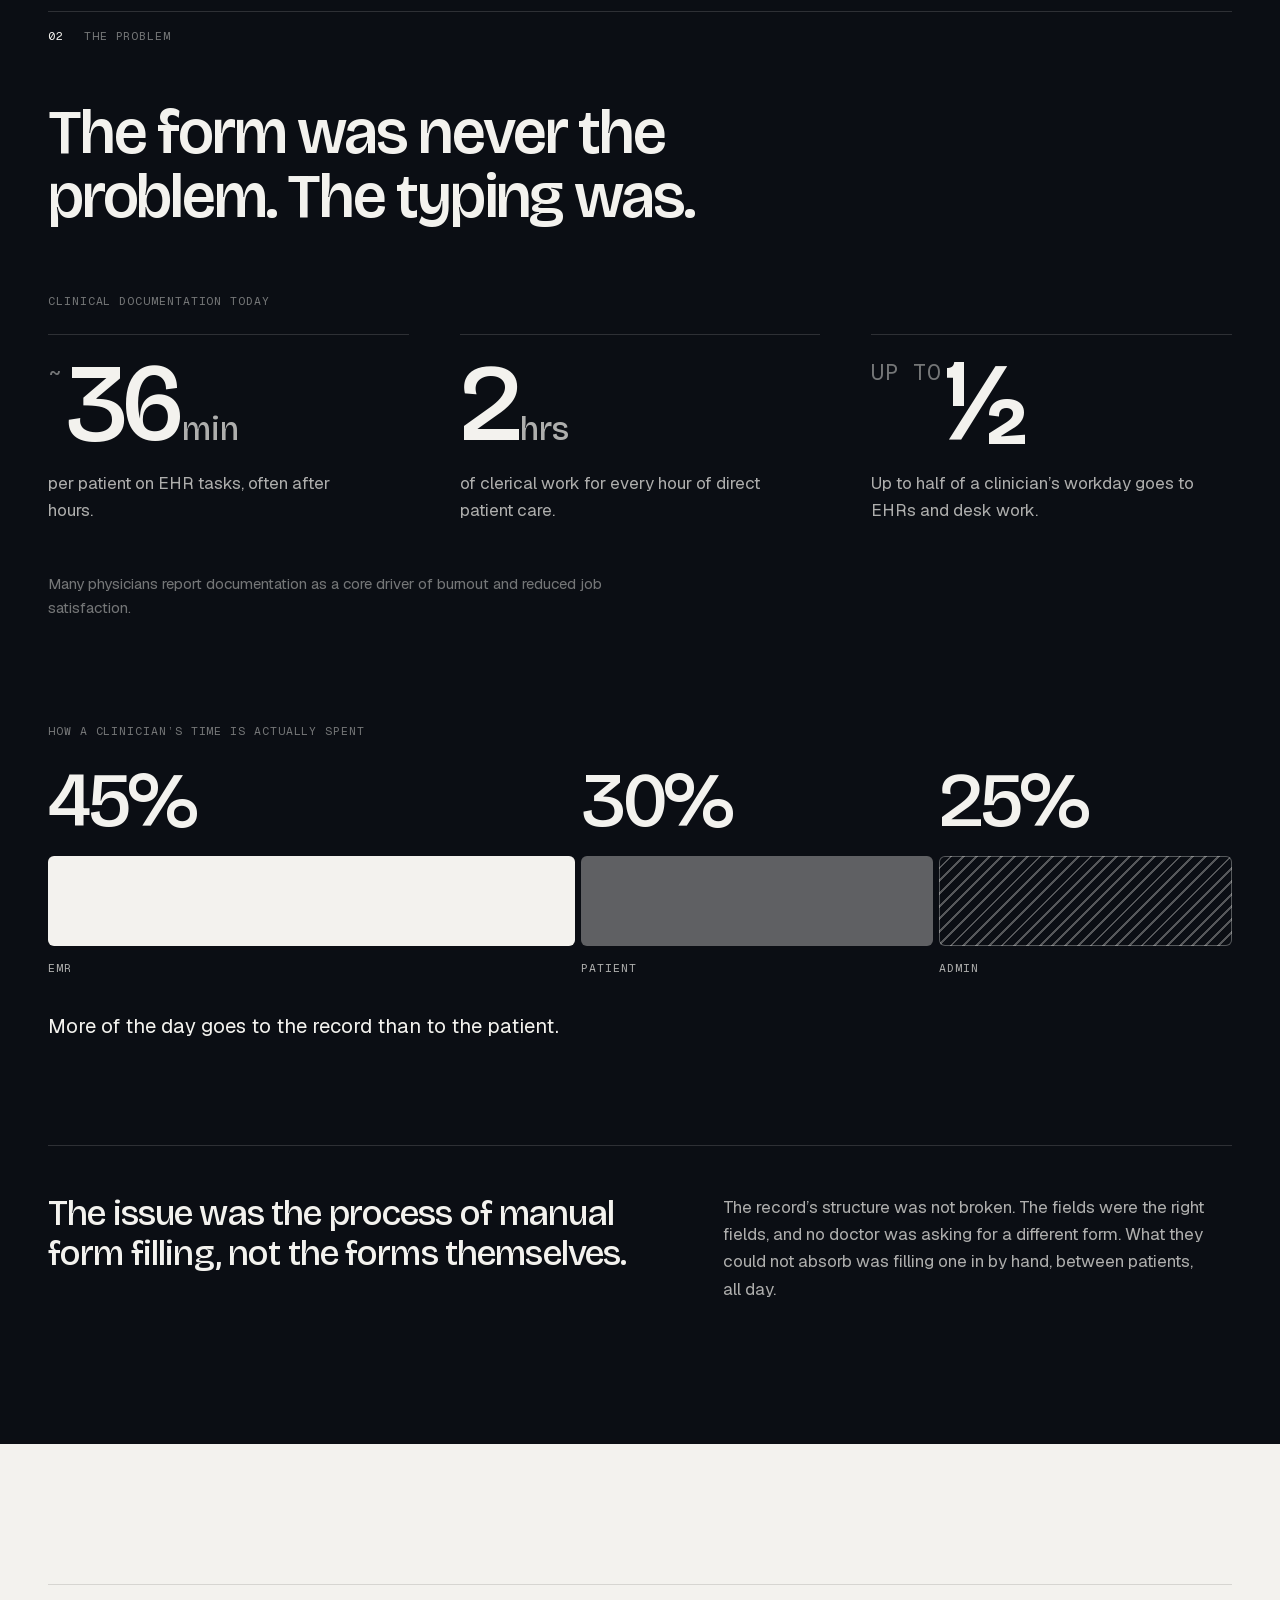
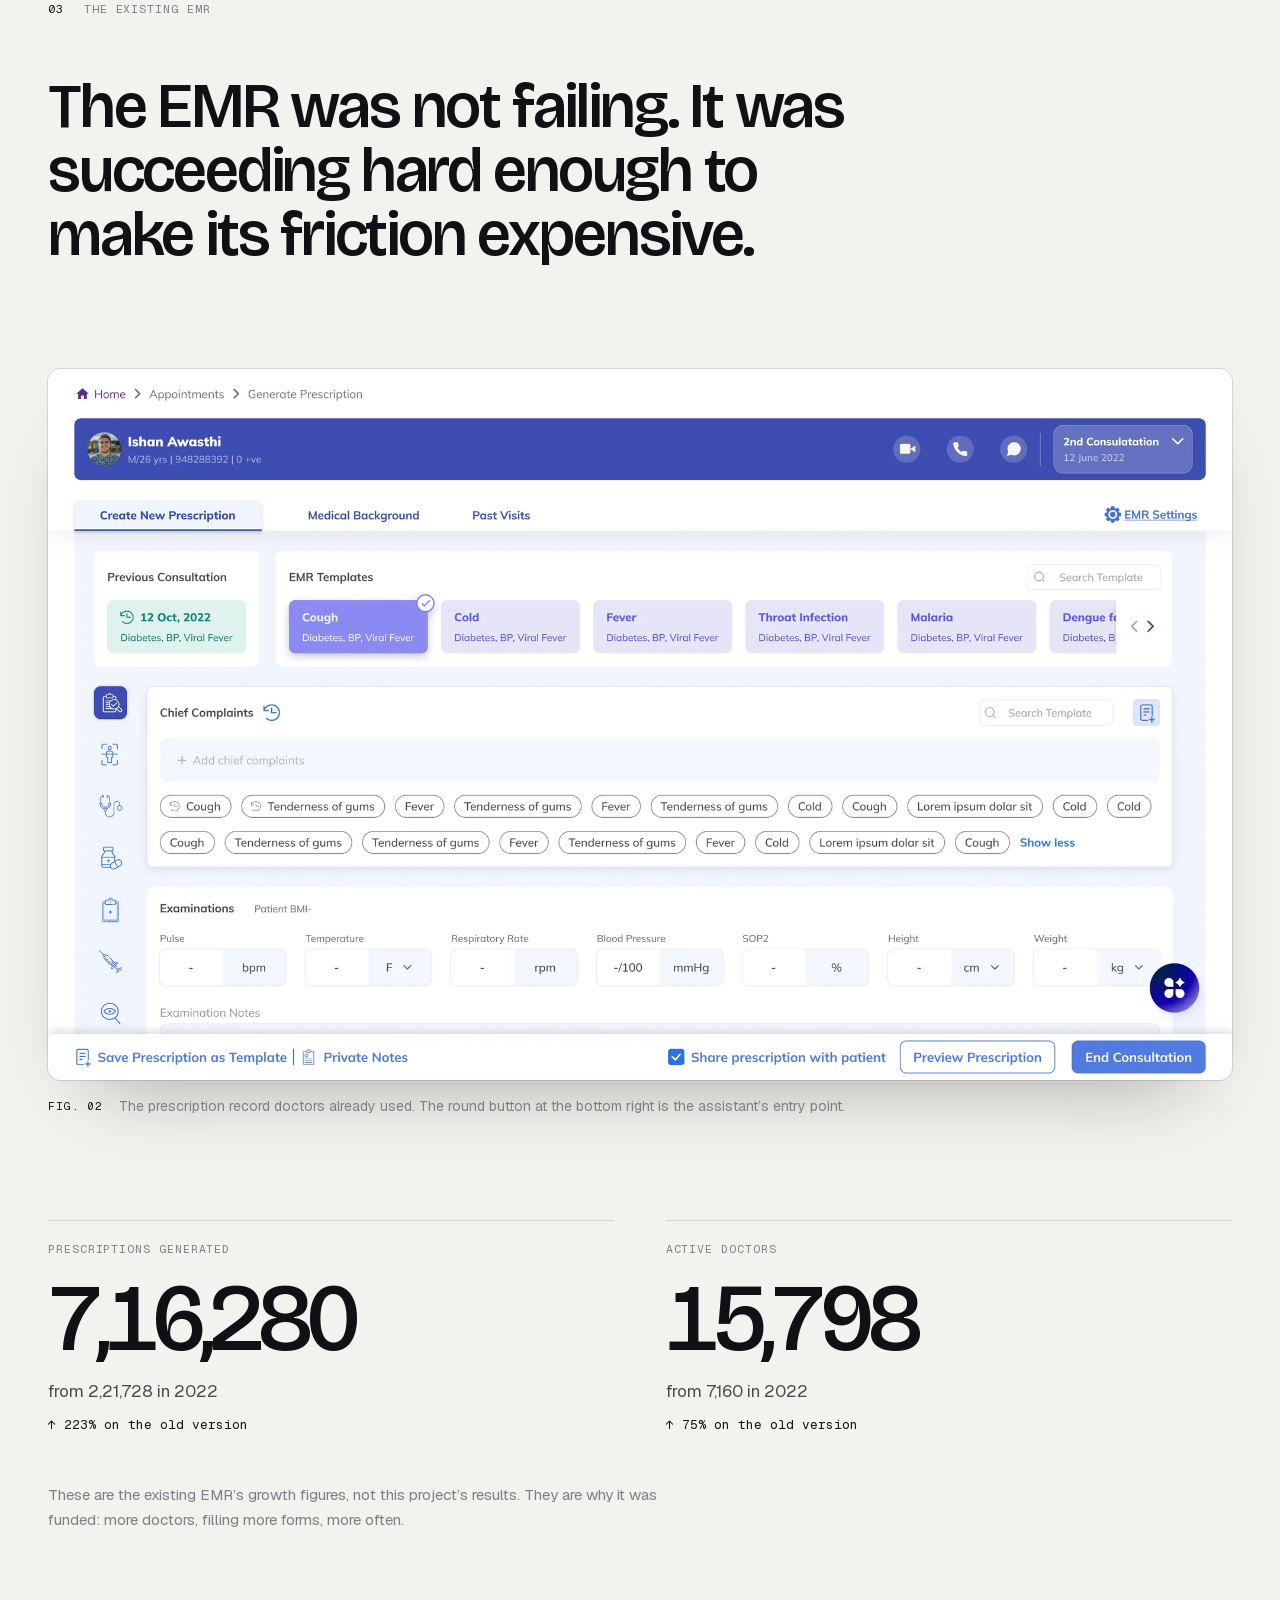
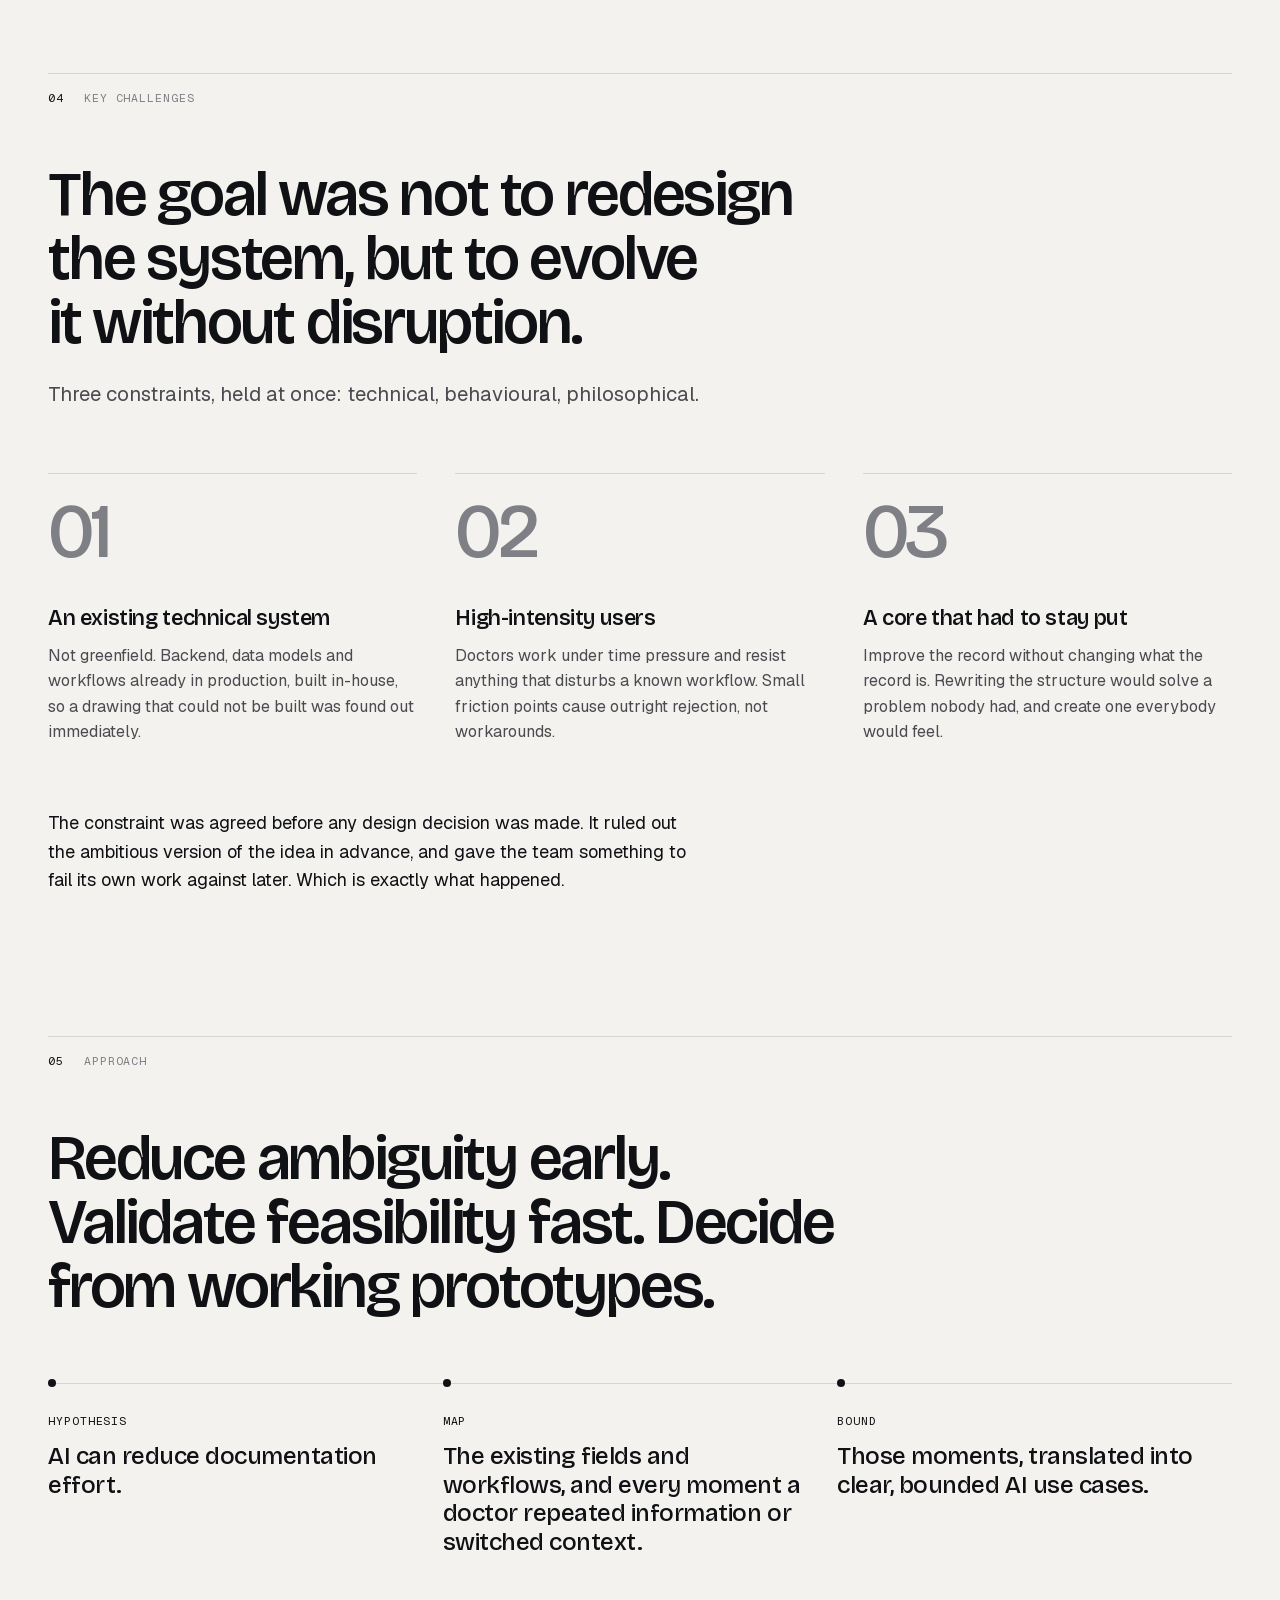
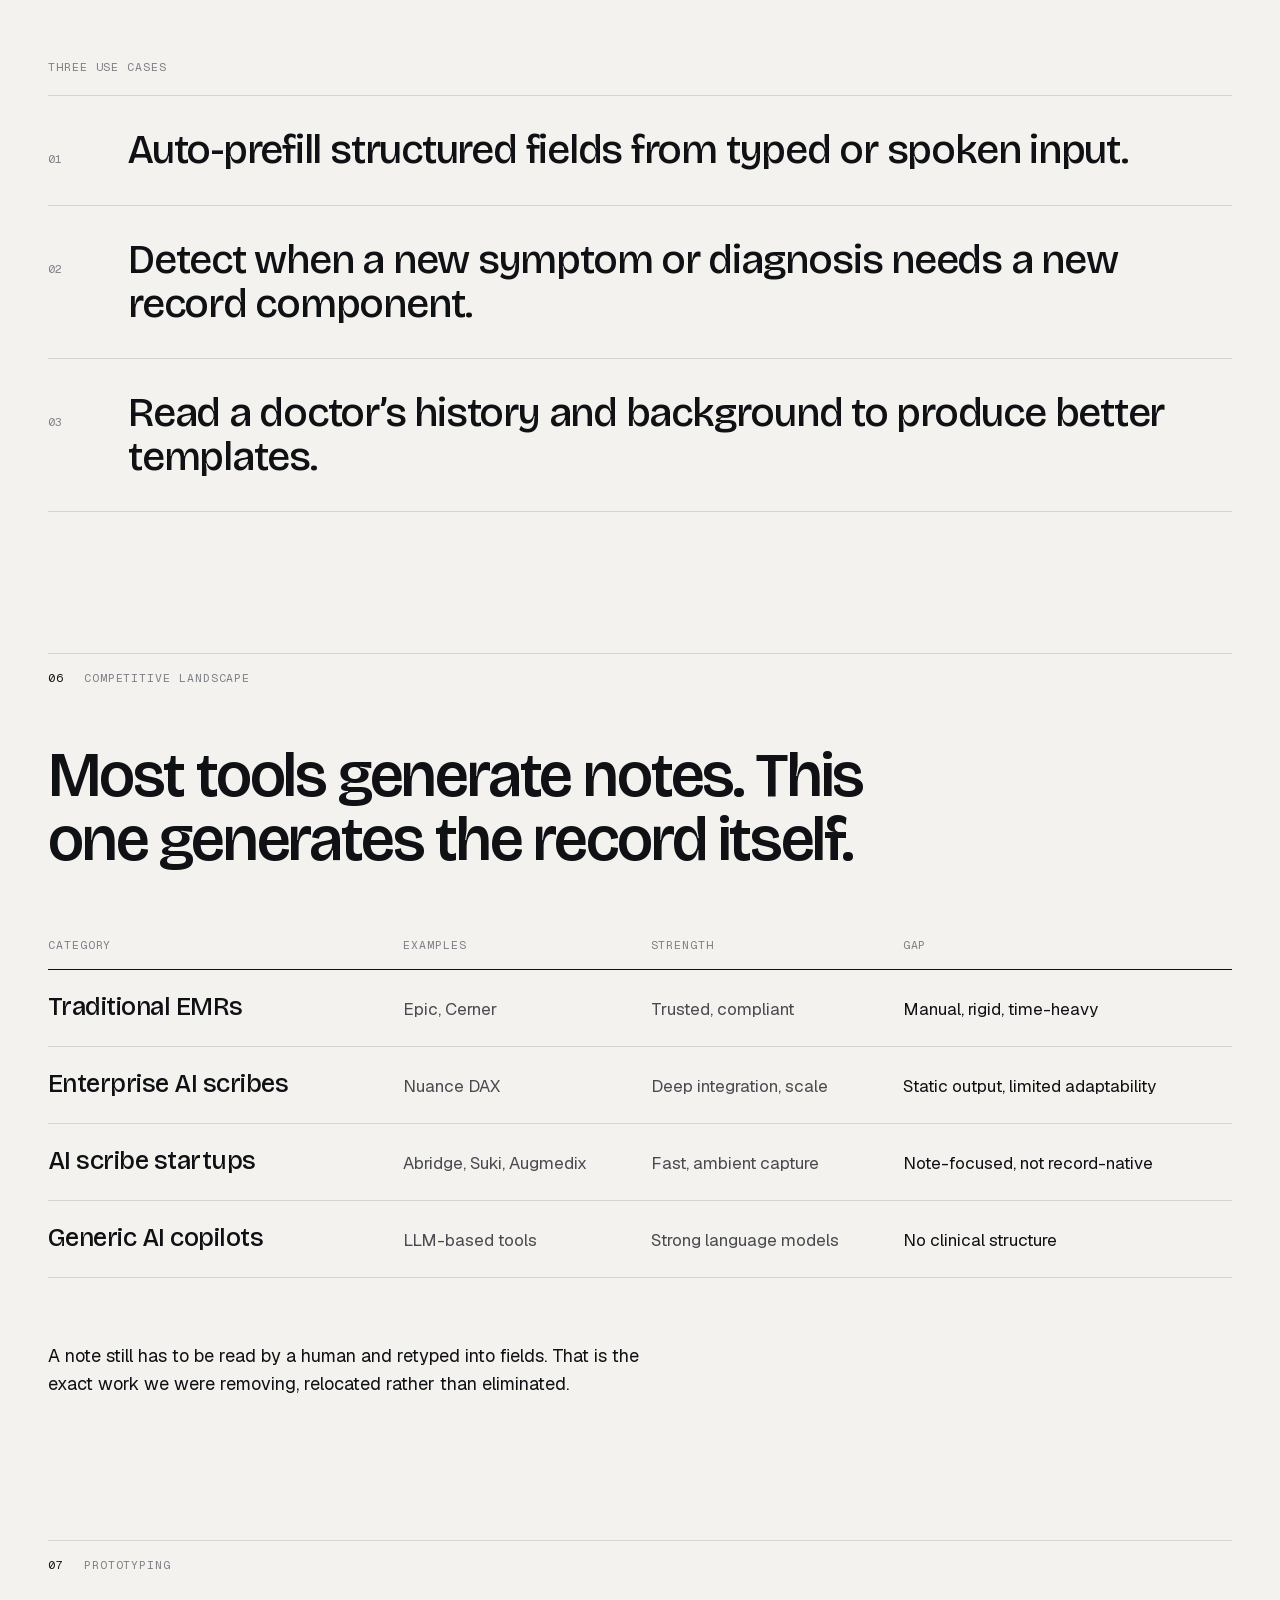
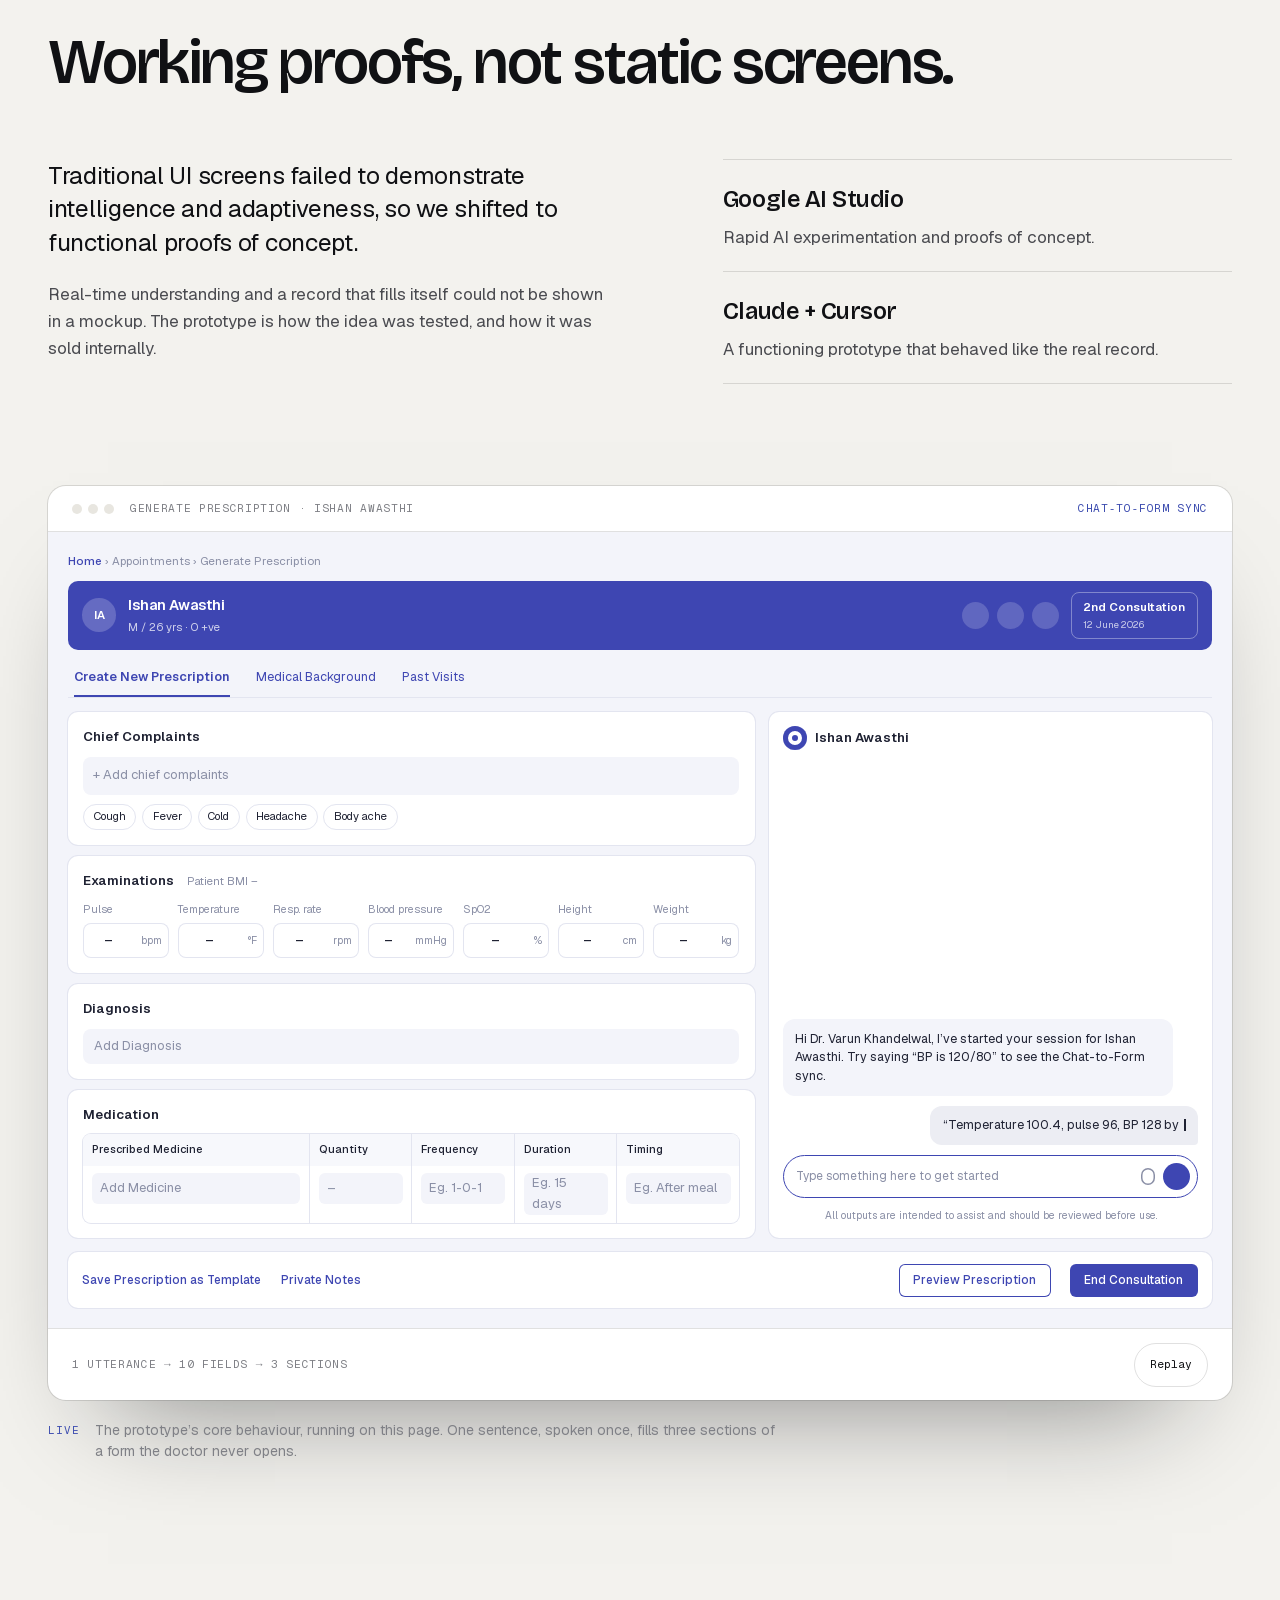
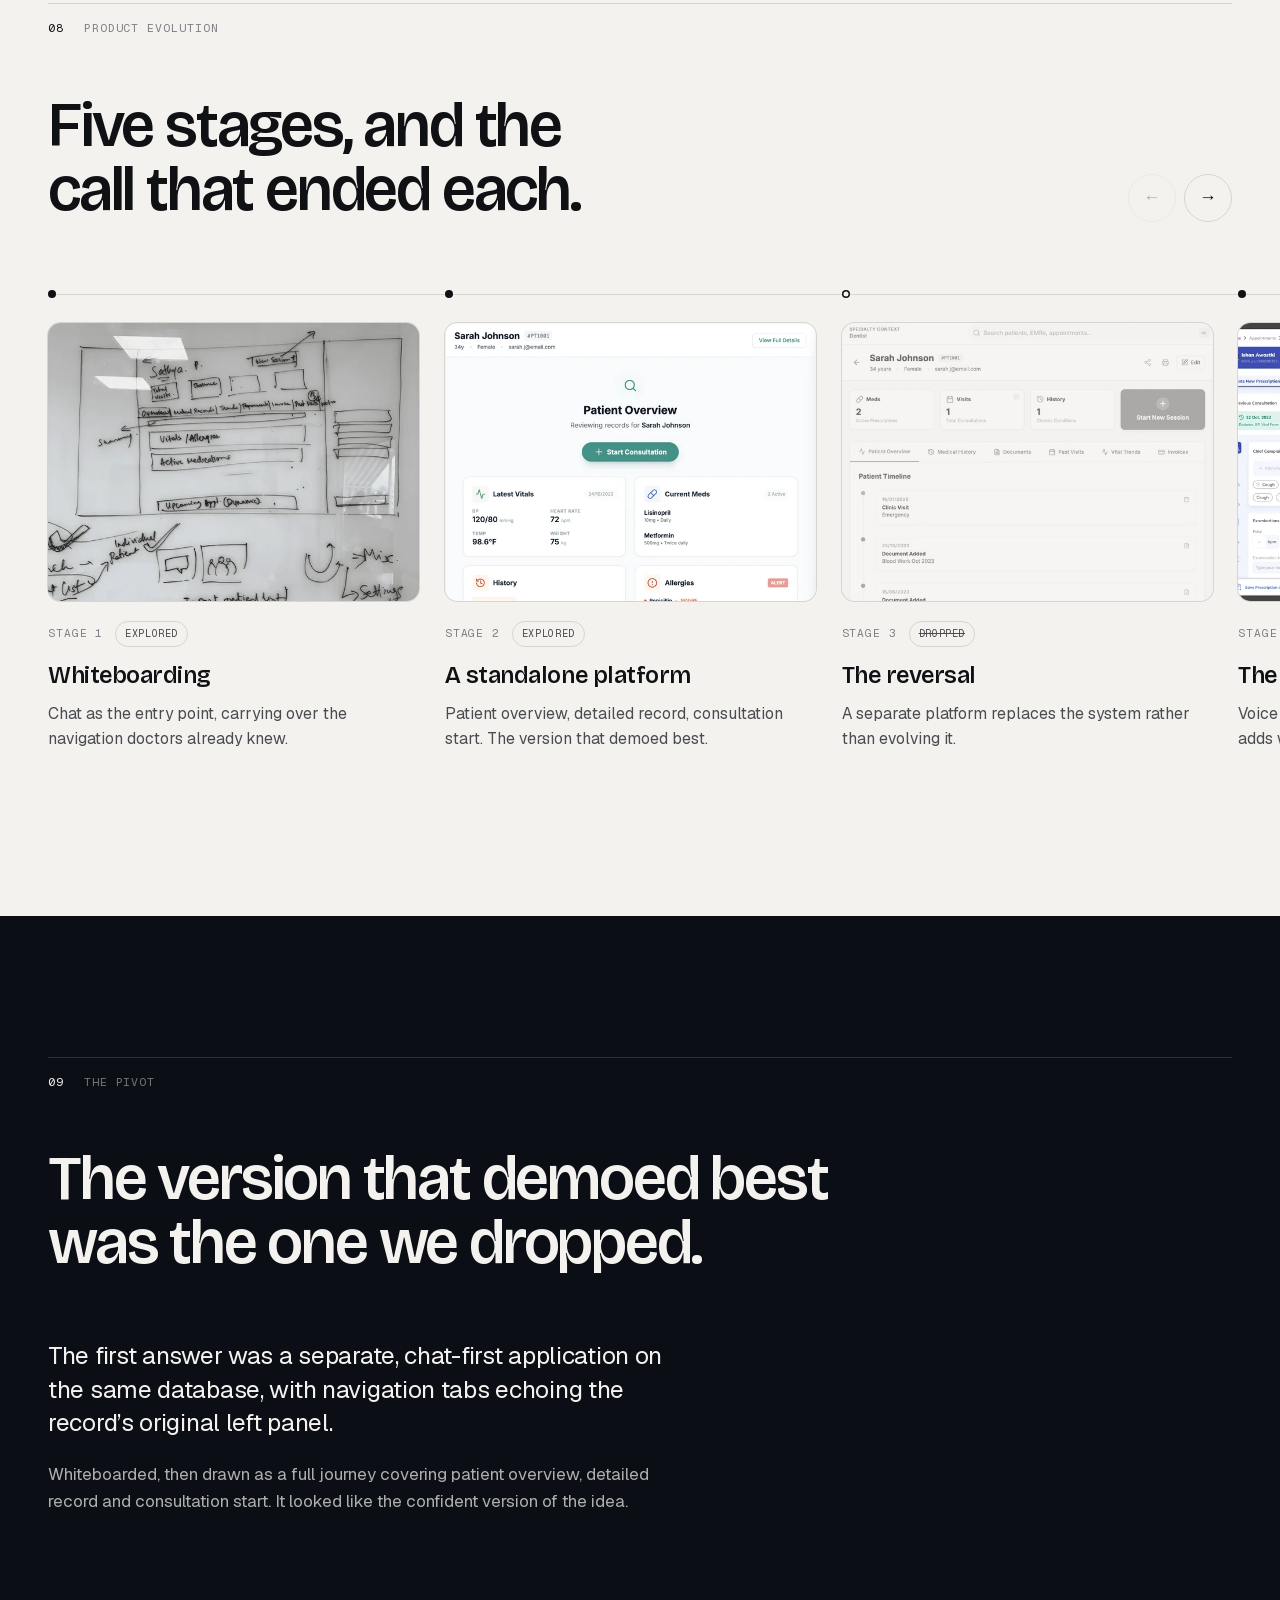
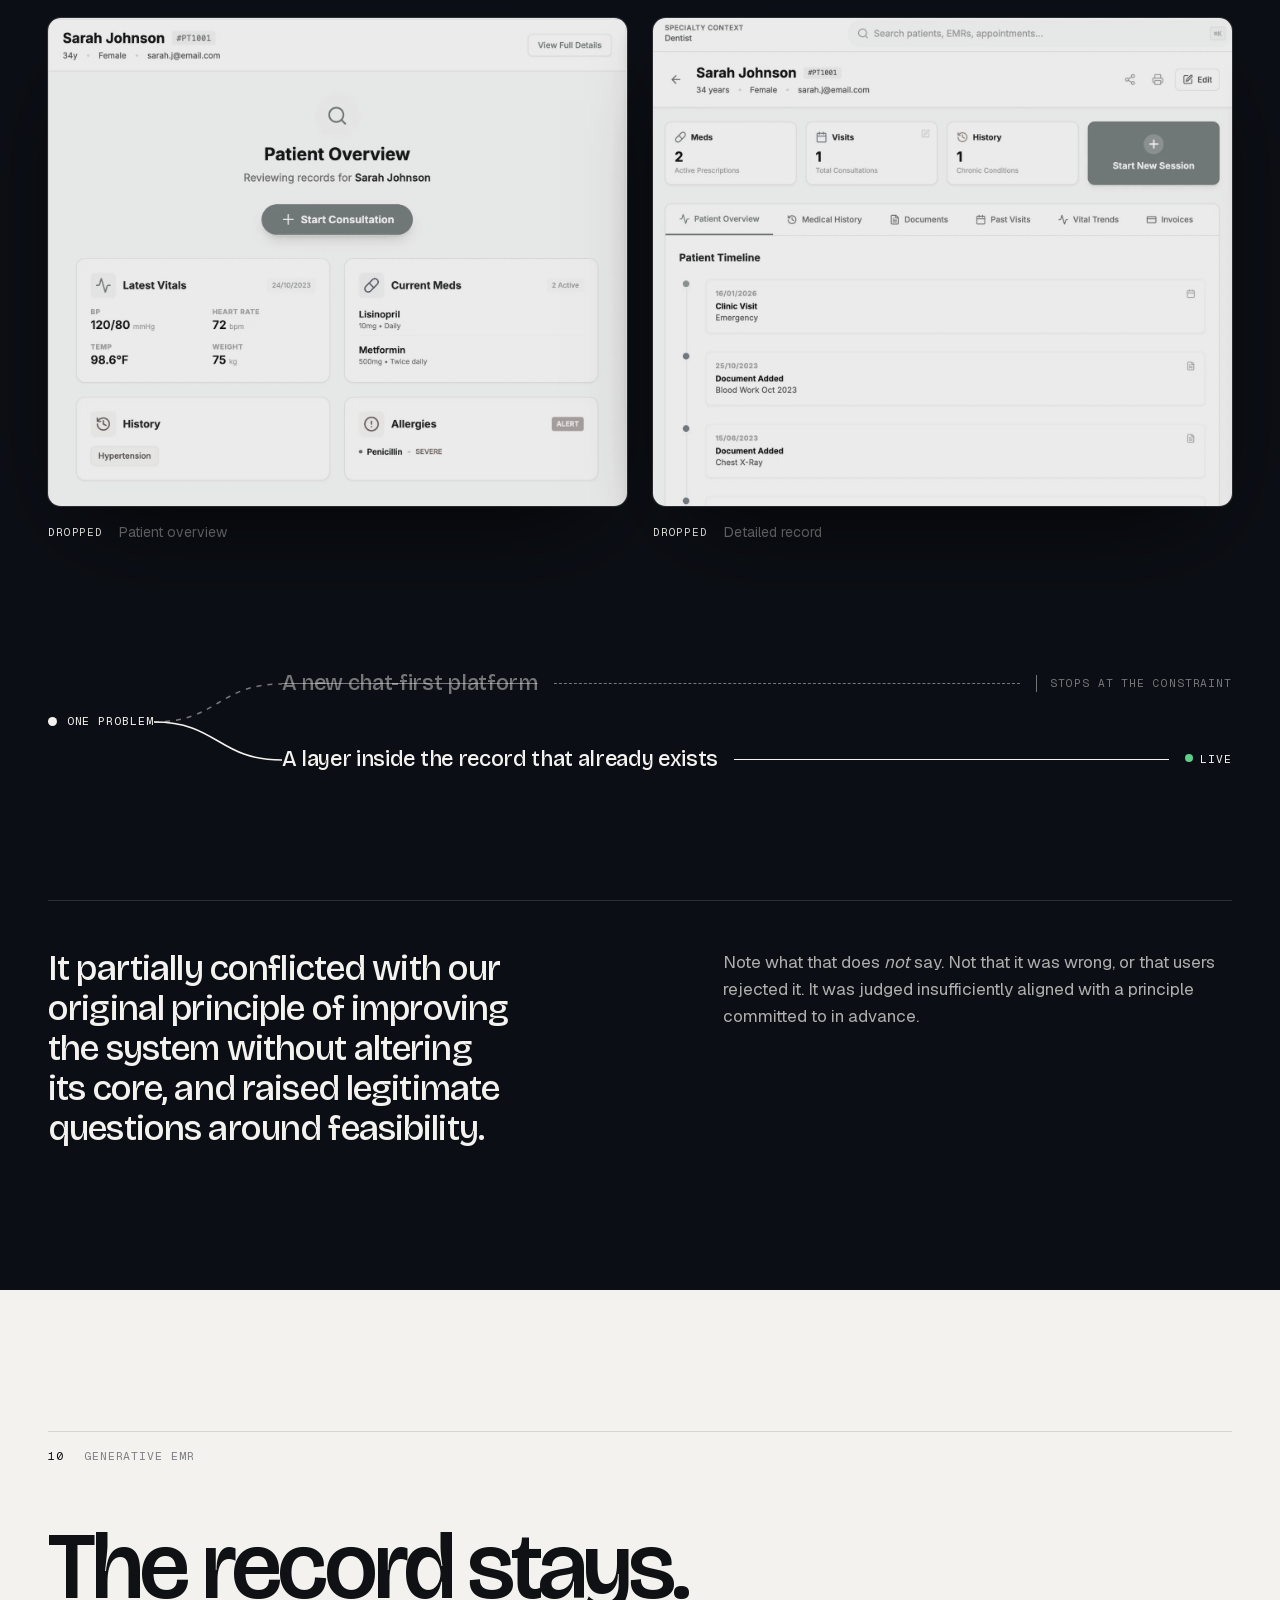
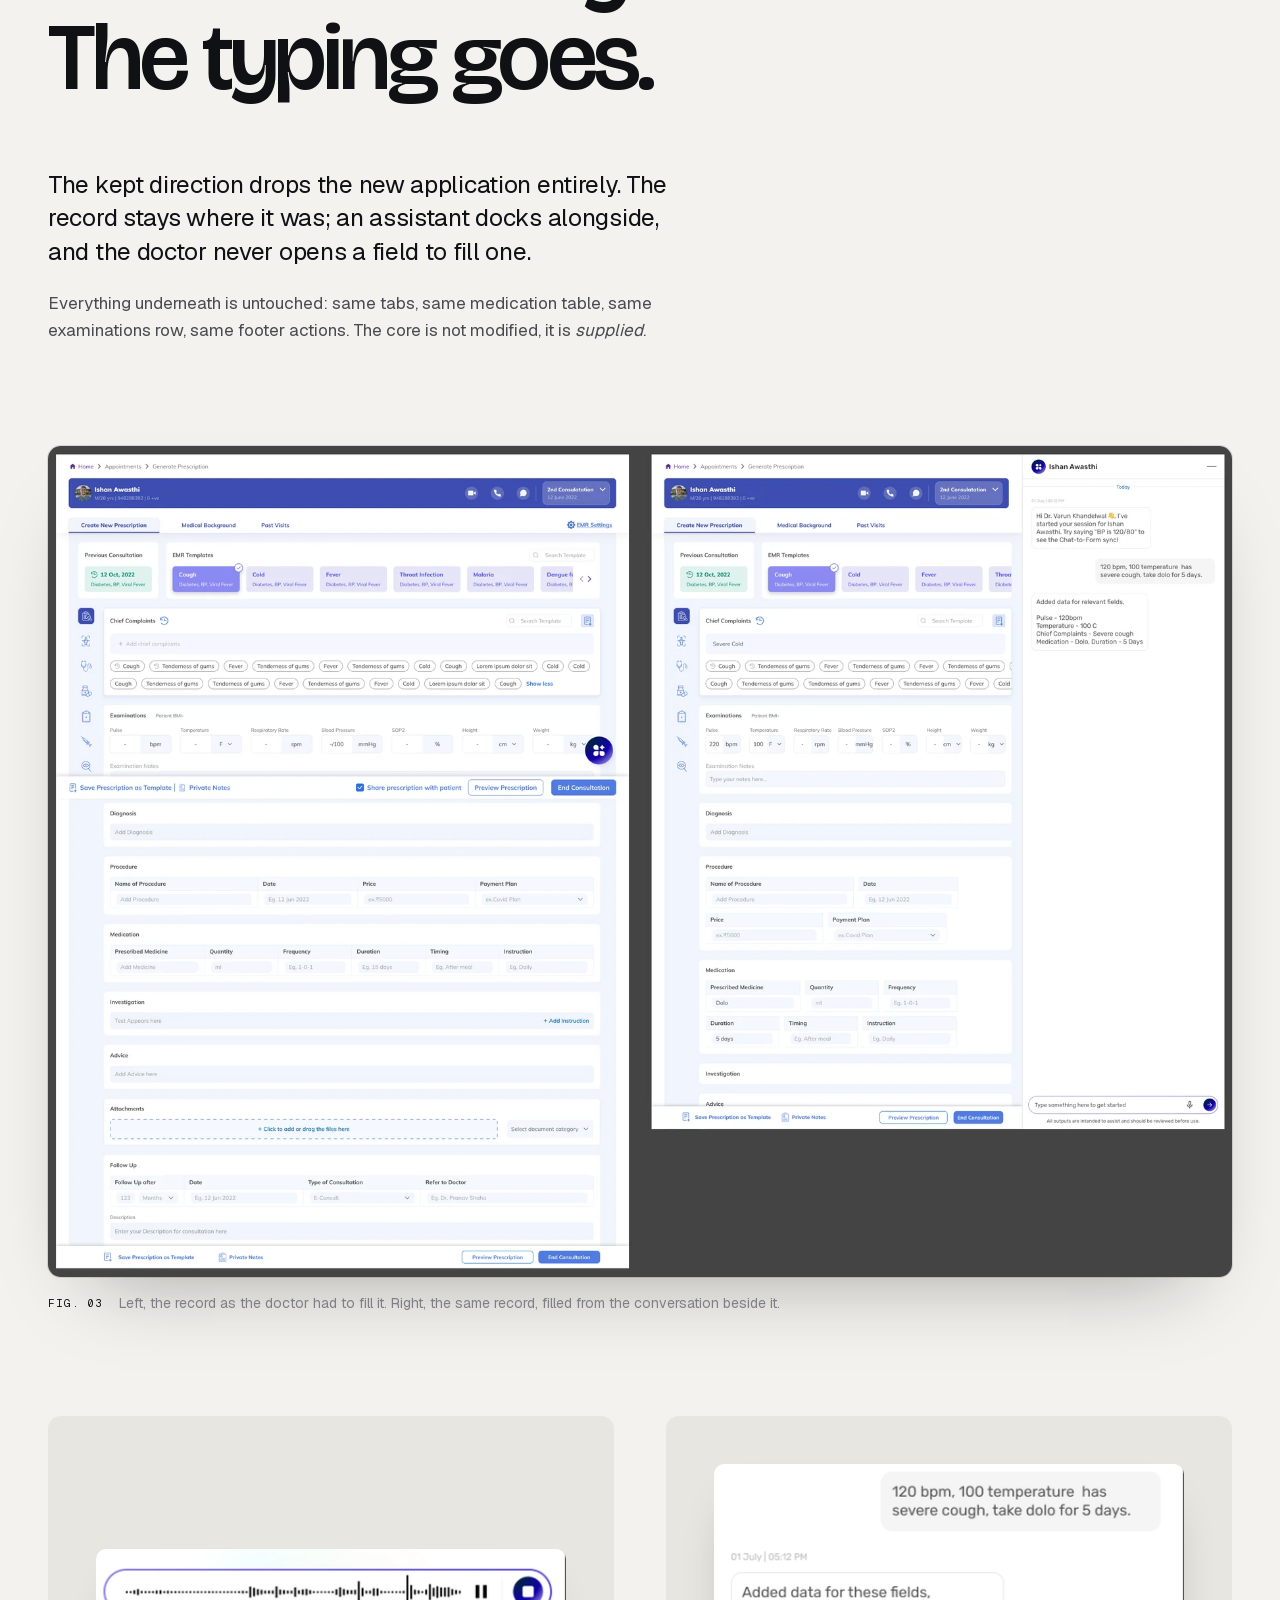
==== commit 8bba18cd: "Add more case studies, a way back to the portfolio, and a sign-off The other two case studies as car" ====
--- a/index.html
+++ b/index.html
@@ -816,12 +816,41 @@
 <!-- ================================================================= END -->
 <footer class="end dark">
   <div class="wrap">
+    <nav class="more" aria-labelledby="more-h">
+      <div class="more-head">
+        <h2 class="more-label" id="more-h">More case studies</h2>
+        <a class="home-link" href="https://uxsiddha.github.io/home">&larr; Back to portfolio home</a>
+      </div>
+      <div class="more-grid">
+        <a class="more-card" href="https://uxsiddha.github.io/wellness-store-case-study/">
+          <span class="more-img"><img src="public/more/wellness-store.webp" width="960" height="621" alt="" loading="lazy" decoding="async"></span>
+          <span class="more-meta">02 &middot; Bajaj Finserv Health &middot; 2025&ndash;2026</span>
+          <span class="more-title">Wellness Store <span aria-hidden="true">&rarr;</span></span>
+          <span class="more-sum">Their first e-commerce product, built from zero.</span>
+        </a>
+        <a class="more-card" href="https://uxsiddha.github.io/workperks-chatbot-case-study/">
+          <span class="more-img"><img src="public/more/workperks-chatbot.webp" width="960" height="621" alt="" loading="lazy" decoding="async"></span>
+          <span class="more-meta">03 &middot; Personal build &middot; Aug&ndash;Sep 2026</span>
+          <span class="more-title">WorkPerks Chatbot <span aria-hidden="true">&rarr;</span></span>
+          <span class="more-sum">Thirteen tools over a benefits catalogue, specified and built end to end.</span>
+        </a>
+      </div>
+    </nav>
+
     <p class="end-mark" aria-hidden="true">Generative EMR</p>
     <div class="end-row">
       <p>Bajaj Finserv Health &middot; 2025&ndash;2026 &middot; Live</p>
       <p class="end-note">The <span class="machine">indigo</span> on this page marks one thing only: what the system produced.</p>
       <a class="to-top" href="#top">Back to top &uarr;</a>
     </div>
+    <div class="sign">
+      <a class="sign-me" href="https://uxsiddha.github.io/home">
+        <img class="sign-avatar" src="public/more/me.webp" width="160" height="160" alt="">
+        <span><b>Sathyasiddha Pattanaik</b><small>Product Designer</small></span>
+      </a>
+      <p class="sign-links"><a href="https://uxsiddha.github.io/home">Portfolio</a><a href="mailto:sathyasiddhaux@gmail.com">Email</a><a href="https://www.linkedin.com/in/sathyasiddha-pattanaik/" target="_blank" rel="noopener noreferrer">LinkedIn</a></p>
+      <p class="sign-copy">&copy; 2026 Sathyasiddha Pattanaik. All rights reserved.</p>
+    </div>
   </div>
 </footer>
 
--- a/styles.css
+++ b/styles.css
@@ -2167,3 +2167,86 @@
 
 /* the pill is a fixed object now, so the hero starts below it */
 .hero { padding-top: calc(var(--topbar) + clamp(3rem, 9vh, 7rem)); }
+
+/* ------------------------------------------------ more, and the sign-off
+   Shared by every case study: the other case studies, the way back to the
+   portfolio, and a sign-off that matches the portfolio's own footer. */
+
+.more { margin-bottom: clamp(4rem, 8vw, 7rem); }
+.more-head {
+  display: flex;
+  flex-wrap: wrap;
+  align-items: baseline;
+  justify-content: space-between;
+  gap: 0.75rem 2rem;
+  padding-bottom: 1.25rem;
+  border-bottom: 1px solid var(--line);
+}
+.more-label {
+  font-family: var(--display);
+  font-size: clamp(1.6rem, 3.2vw, 2.4rem);
+  font-weight: 600;
+  letter-spacing: -0.035em;
+  line-height: 1;
+  color: var(--fg);
+}
+.home-link, .sign-links a {
+  font-family: var(--mono);
+  font-size: 0.72rem;
+  letter-spacing: 0.08em;
+  text-transform: uppercase;
+  color: var(--fg);
+  text-decoration: none;
+}
+.home-link:hover, .sign-links a:hover { text-decoration: underline; text-underline-offset: 4px; }
+.more-grid {
+  display: grid;
+  grid-template-columns: repeat(2, minmax(0, 1fr));
+  gap: clamp(1.25rem, 3vw, 2.5rem);
+  margin-top: clamp(1.5rem, 3vw, 2.25rem);
+}
+.more-card { display: grid; gap: 0.5rem; color: inherit; text-decoration: none; }
+.more-img {
+  display: block;
+  overflow: hidden;
+  margin-bottom: 0.6rem;
+  border-radius: var(--radius);
+  box-shadow: 0 0 0 1px var(--line);
+}
+.more-img img { display: block; width: 100%; height: auto; transition: transform 0.7s var(--ease); }
+.more-card:hover .more-img img { transform: scale(1.03); }
+.more-meta { font-family: var(--mono); font-size: 0.7rem; letter-spacing: 0.06em; text-transform: uppercase; color: var(--fg-3); }
+.more-title {
+  font-family: var(--display);
+  font-size: clamp(1.4rem, 2.4vw, 1.9rem);
+  font-weight: 600;
+  letter-spacing: -0.03em;
+  line-height: 1.05;
+  color: var(--fg);
+}
+.more-title span { display: inline-block; transition: transform 0.3s var(--ease); }
+.more-card:hover .more-title span { transform: translateX(4px); }
+.more-sum { max-width: 30em; font-size: 0.95rem; color: var(--fg-2); }
+
+.sign {
+  display: grid;
+  grid-template-columns: auto 1fr auto;
+  gap: 1rem 2rem;
+  align-items: center;
+  margin-top: clamp(2rem, 4vw, 3rem);
+  padding-top: 1.25rem;
+  border-top: 1px solid var(--line);
+}
+.sign-me { display: inline-flex; align-items: center; gap: 0.85rem; color: inherit; text-decoration: none; }
+.sign-avatar { width: 2.75rem; height: 2.75rem; border-radius: 50%; object-fit: cover; box-shadow: 0 0 0 1px var(--line); }
+.sign-me b { display: block; font-weight: 560; font-size: 0.98rem; color: var(--fg); }
+.sign-me small { display: block; margin-top: 0.1rem; font-size: 0.82rem; color: var(--fg-3); }
+.sign-links { display: flex; flex-wrap: wrap; gap: 0.5rem 1.5rem; justify-self: center; }
+.sign-copy { font-size: 0.8rem; color: var(--fg-3); }
+
+@media (max-width: 760px) {
+  .more-grid { grid-template-columns: 1fr; }
+  .sign { grid-template-columns: 1fr; }
+  .sign-links { justify-self: start; }
+  .home-link, .sign-links a { display: inline-block; padding-block: 0.6rem; margin-block: -0.6rem; }
+}
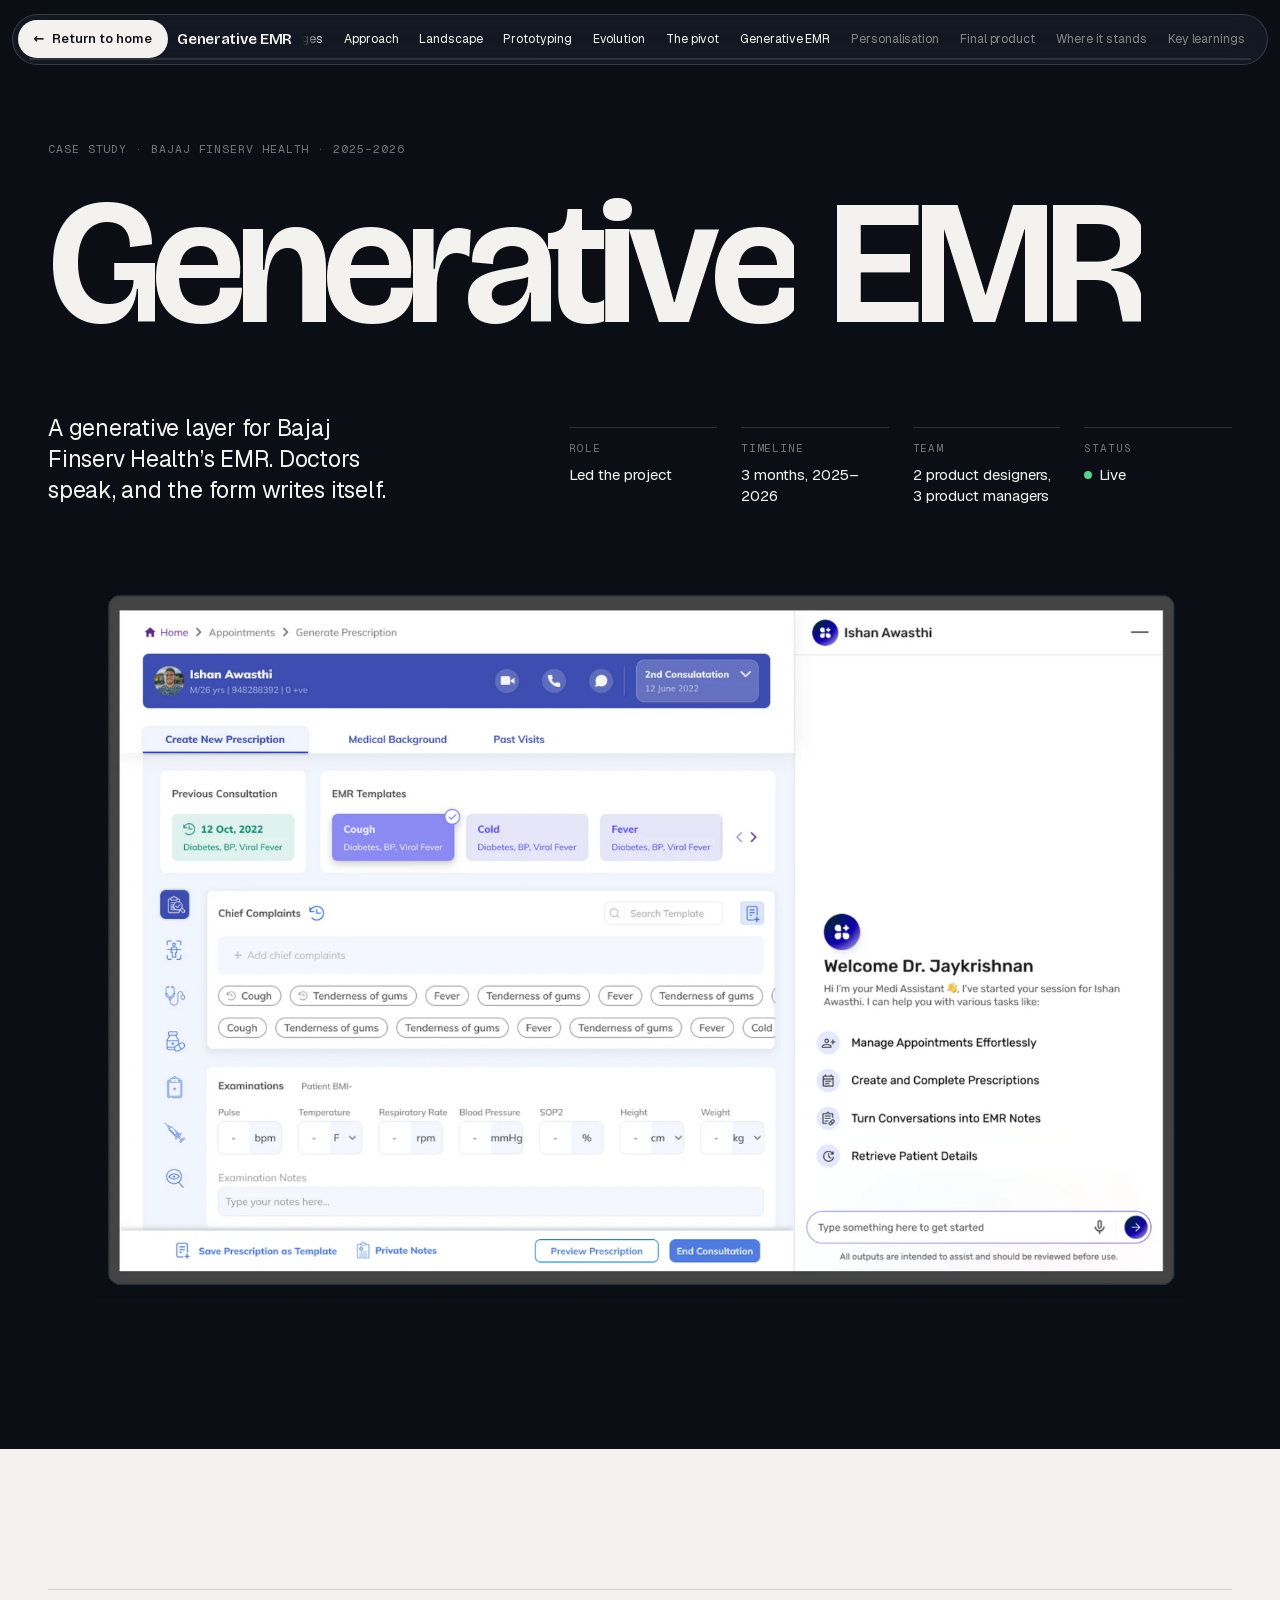
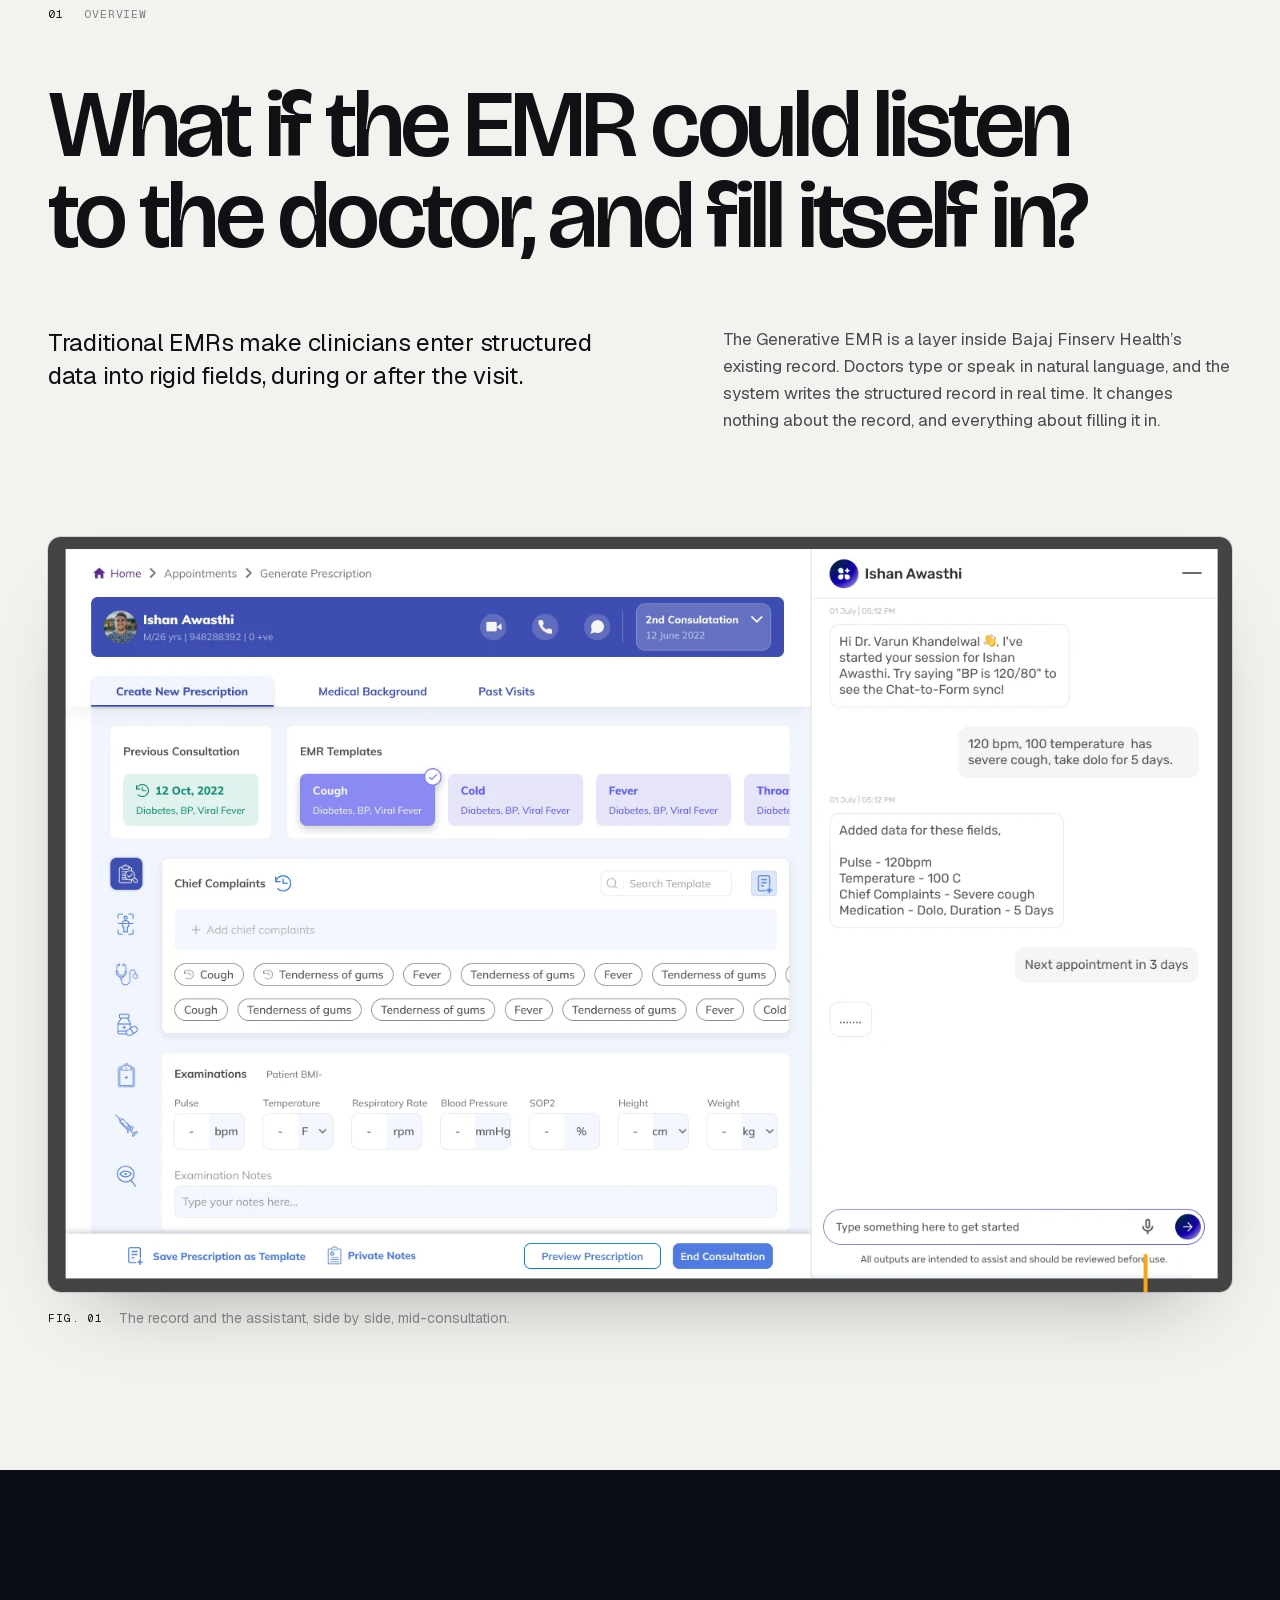
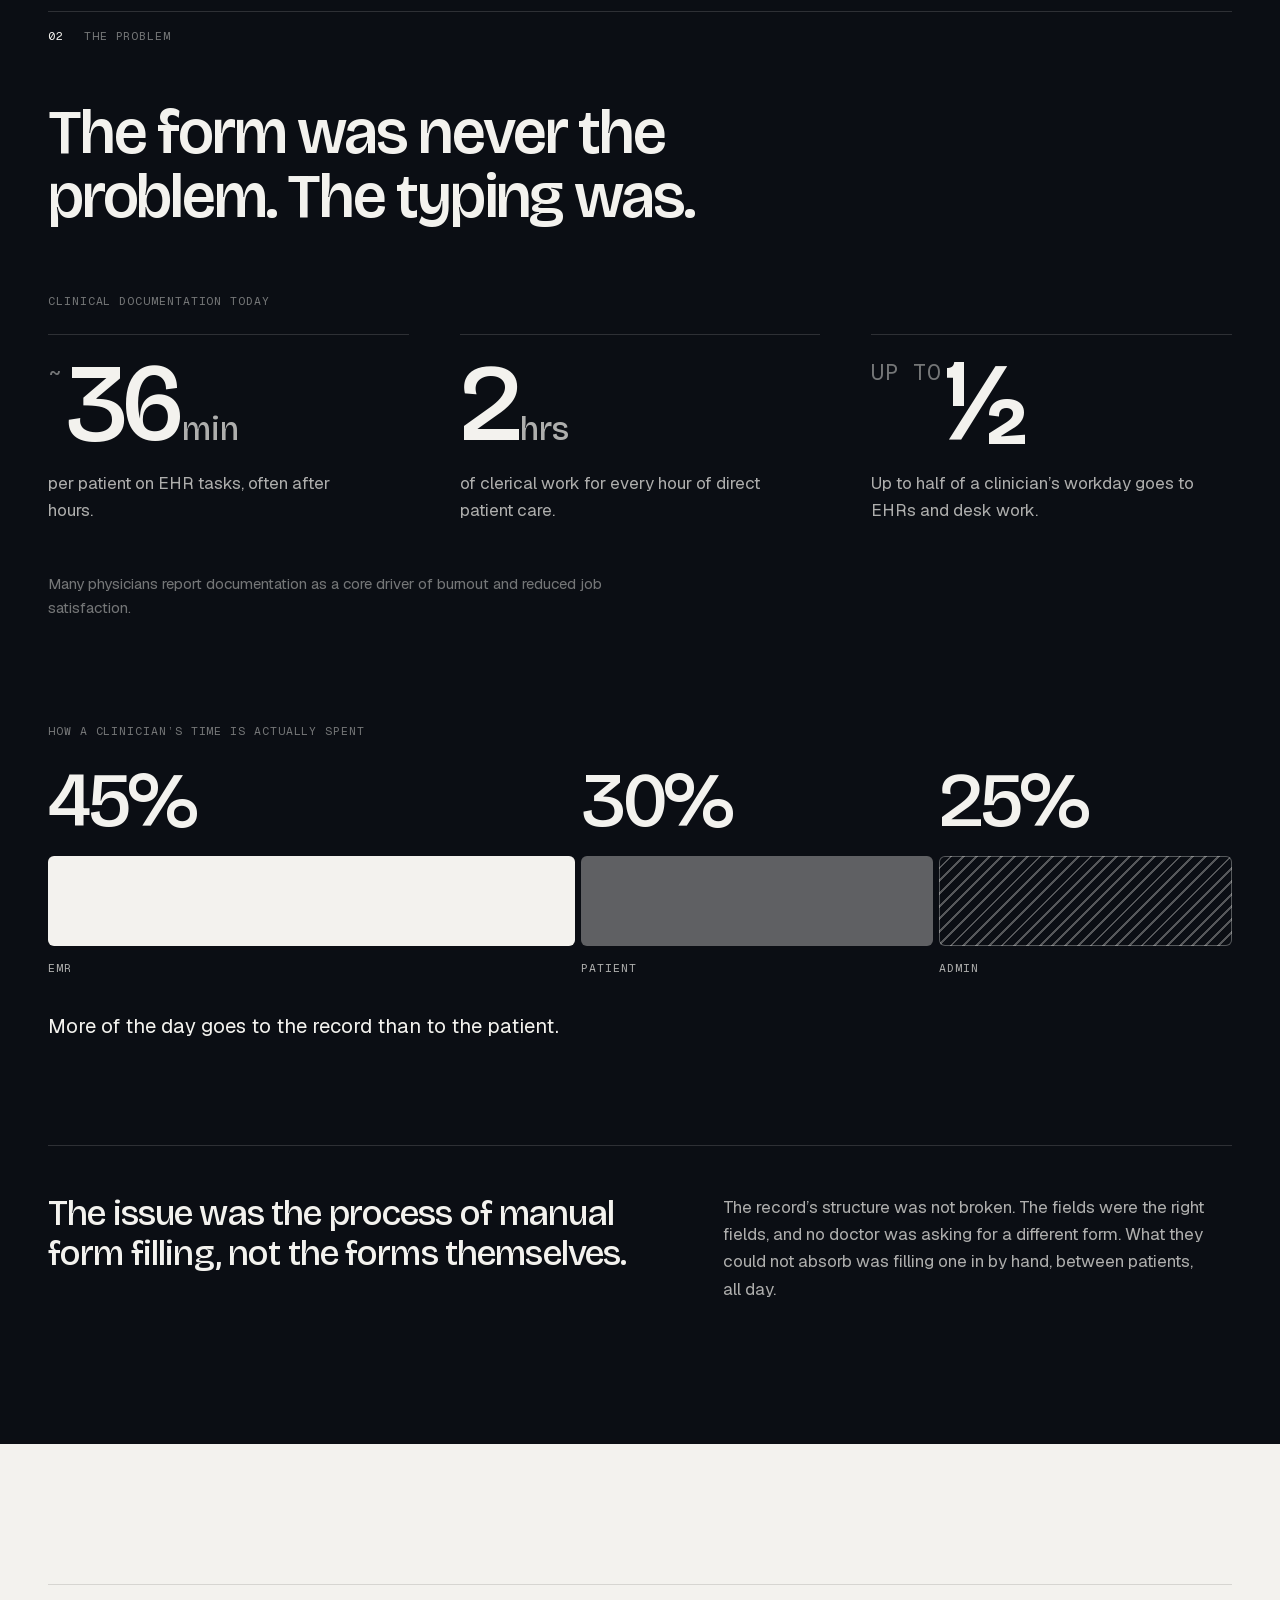
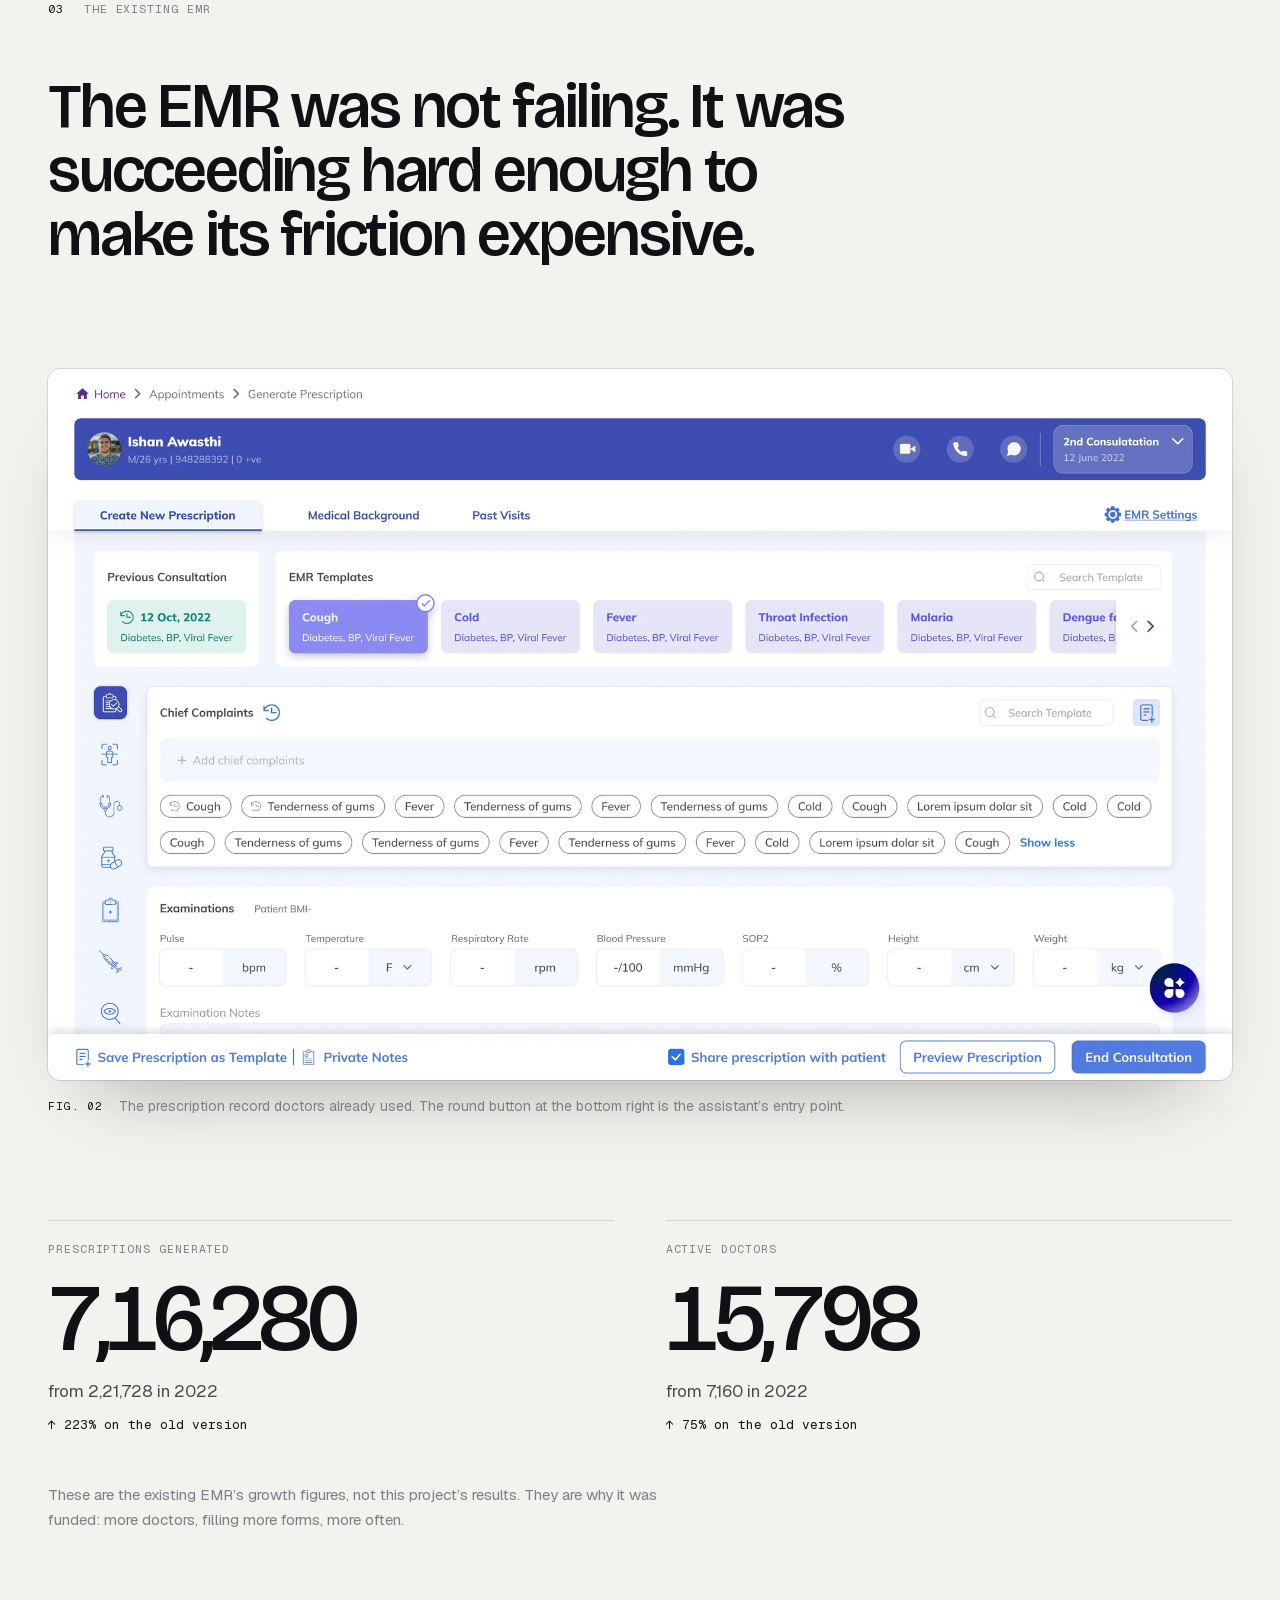
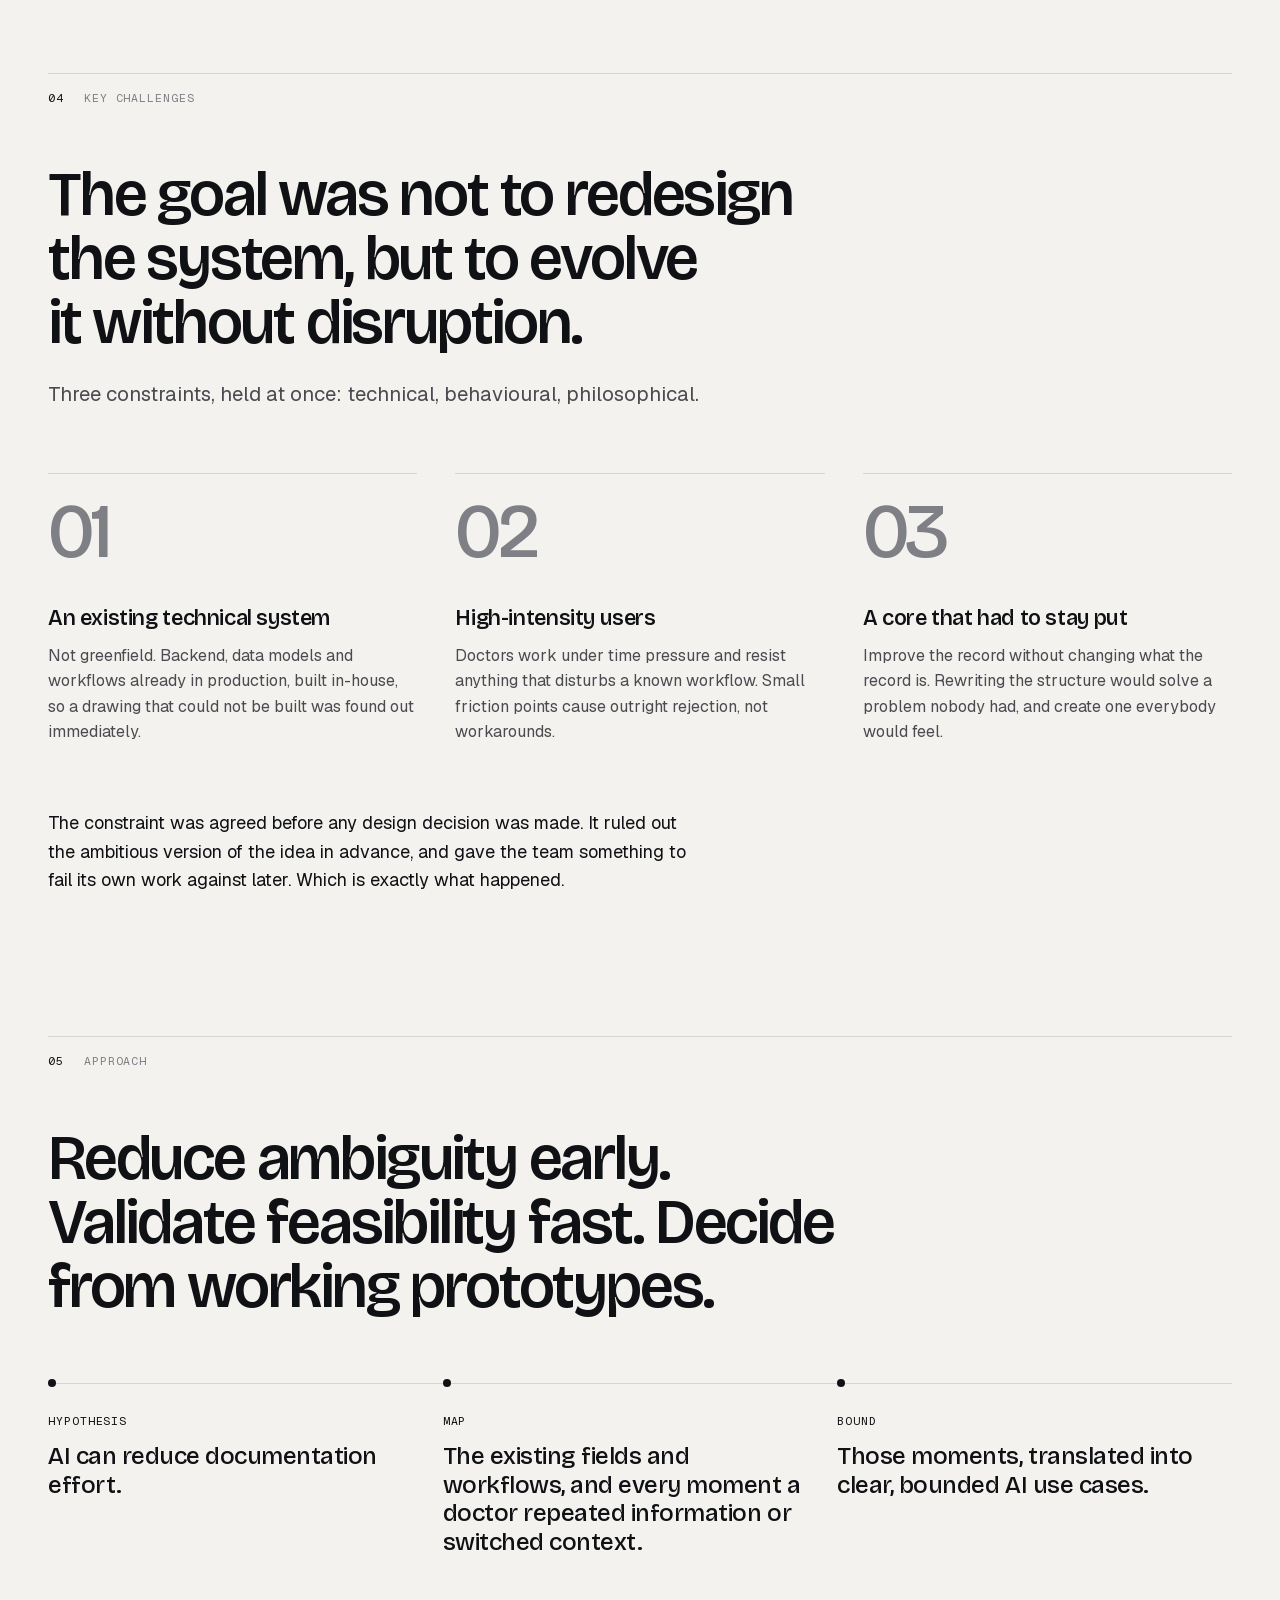
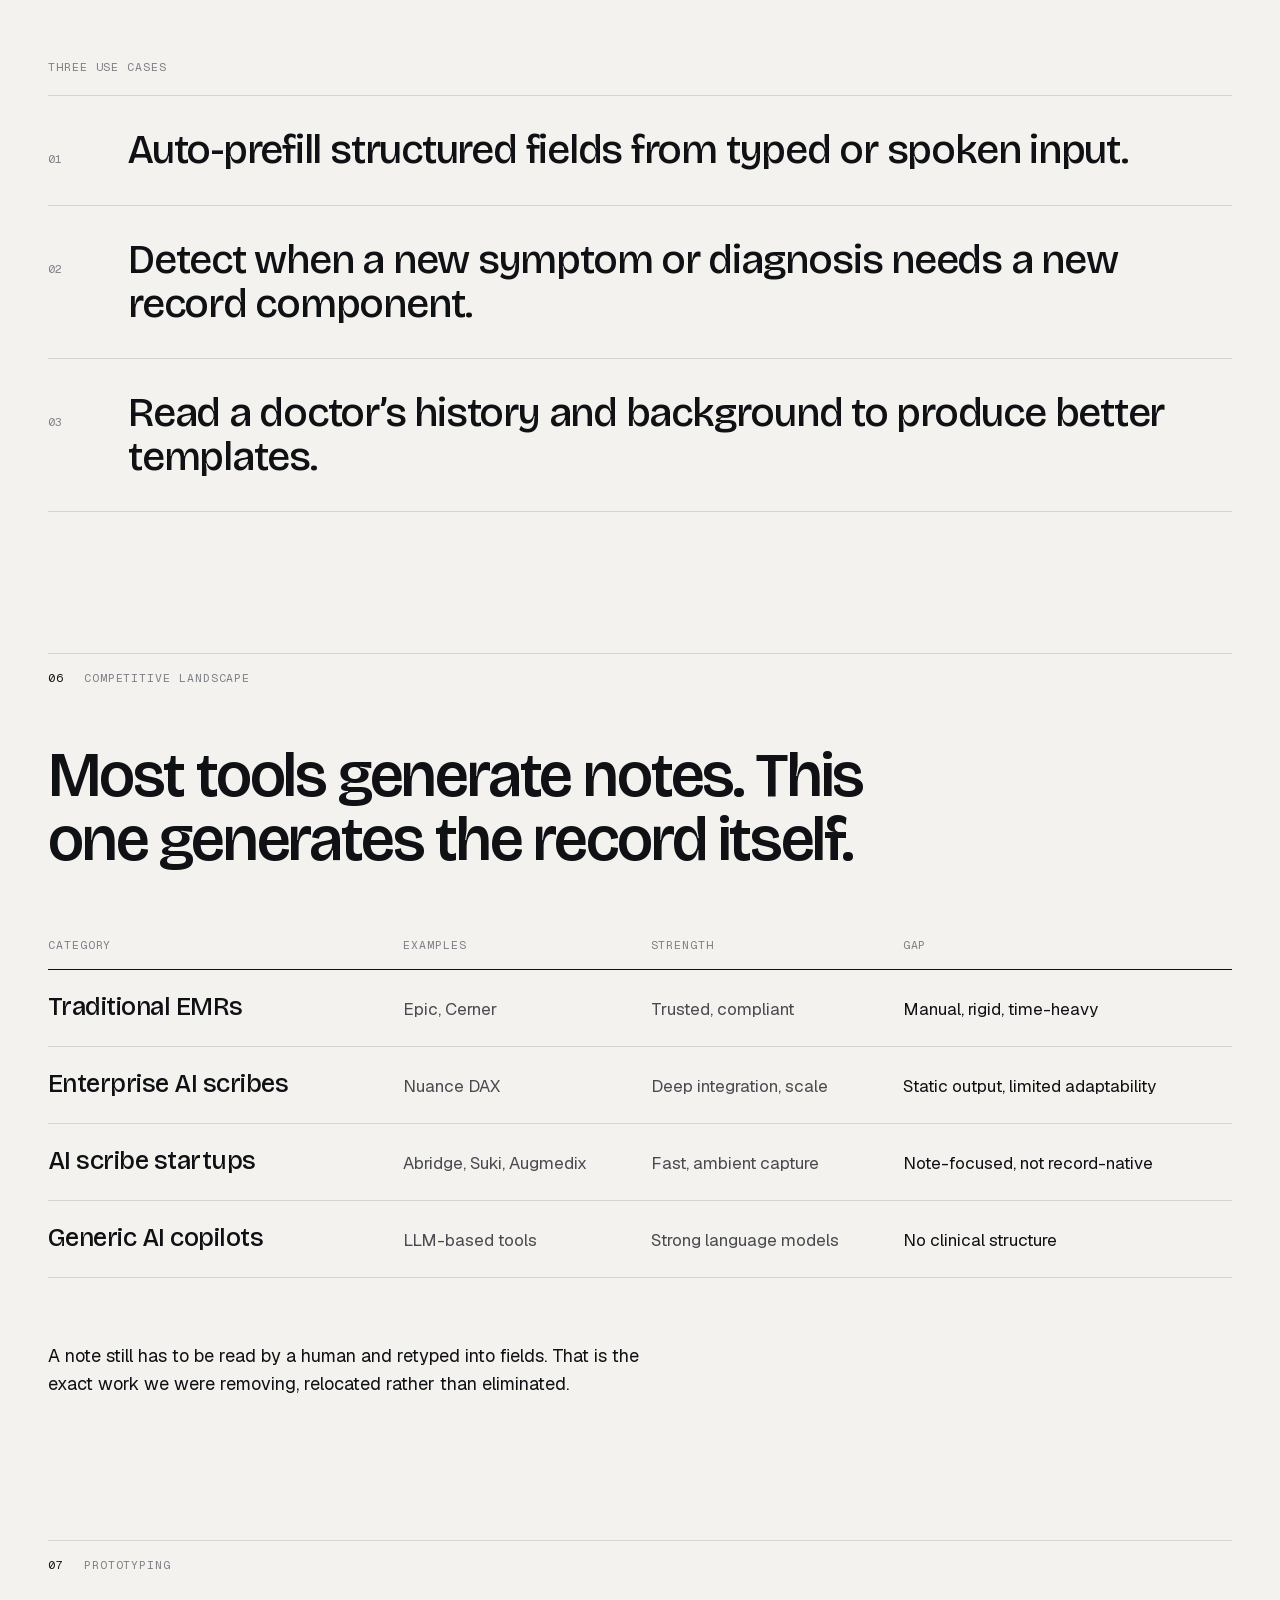
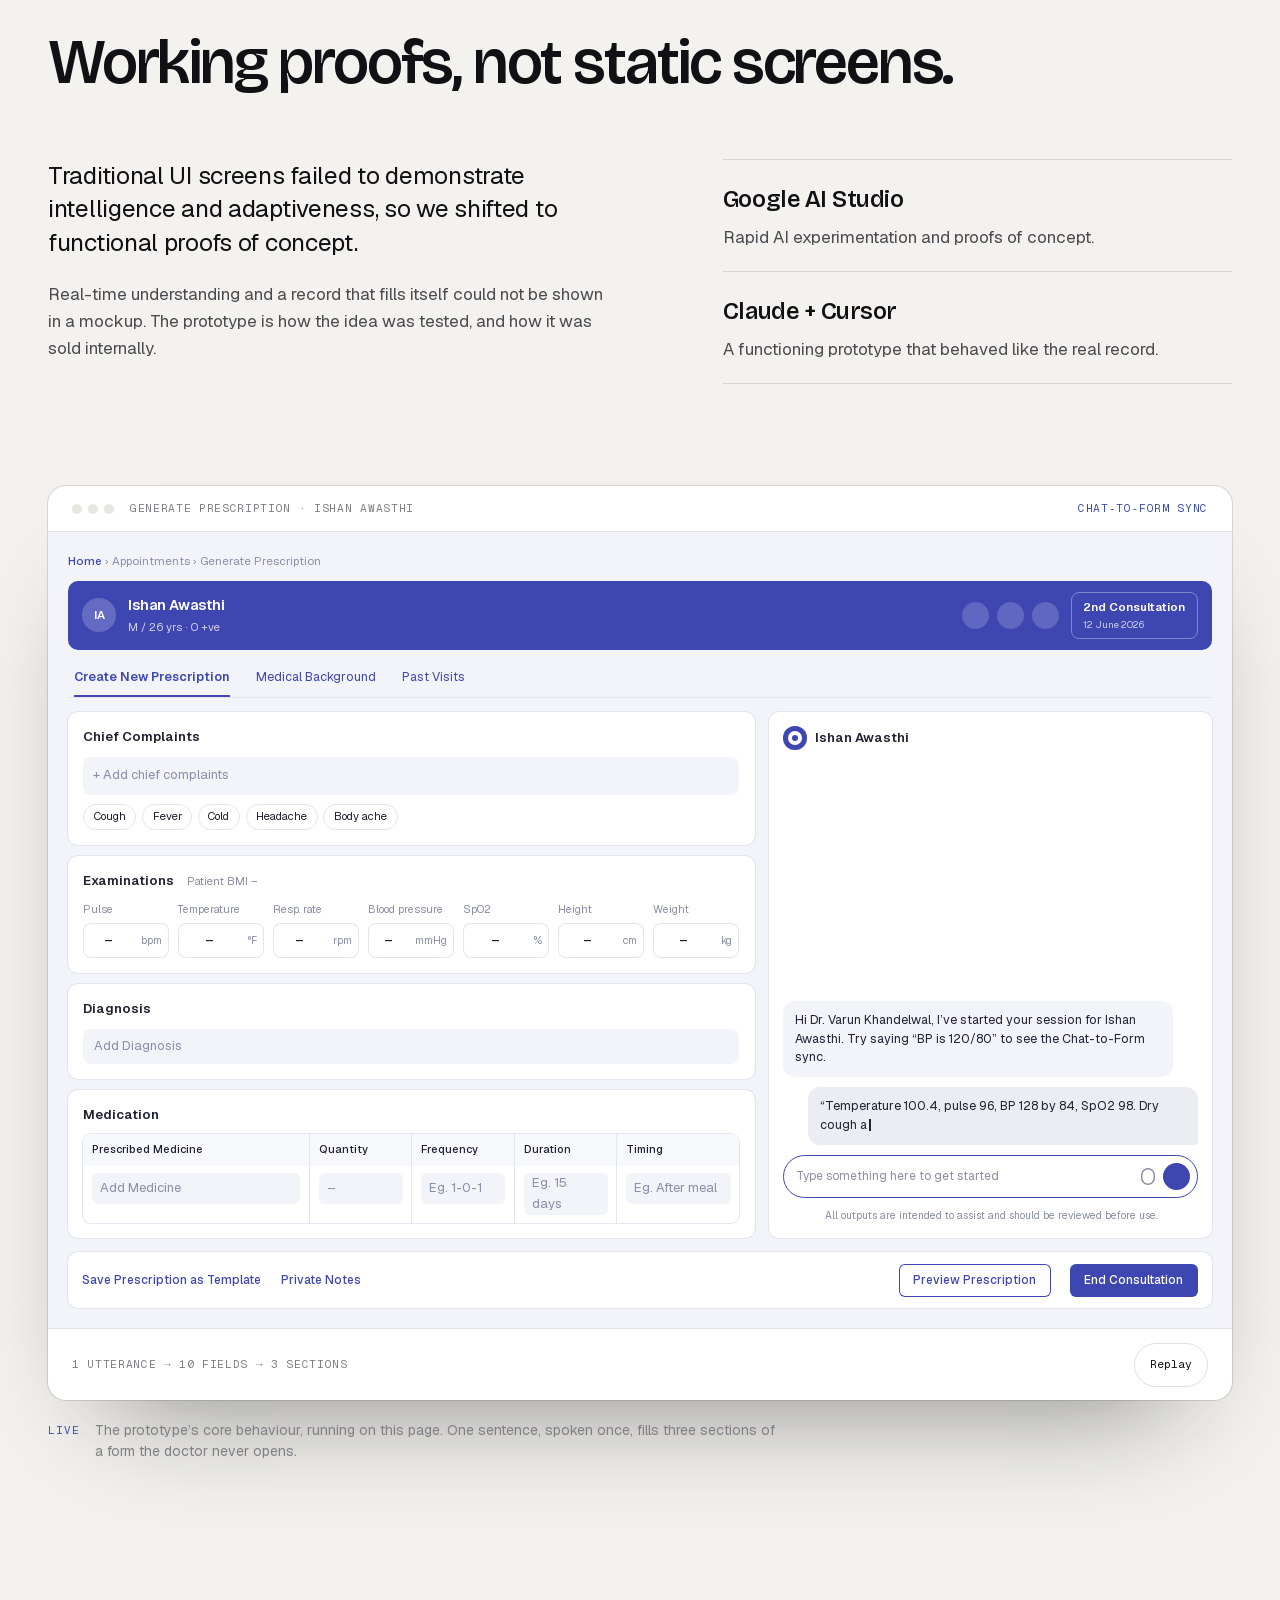
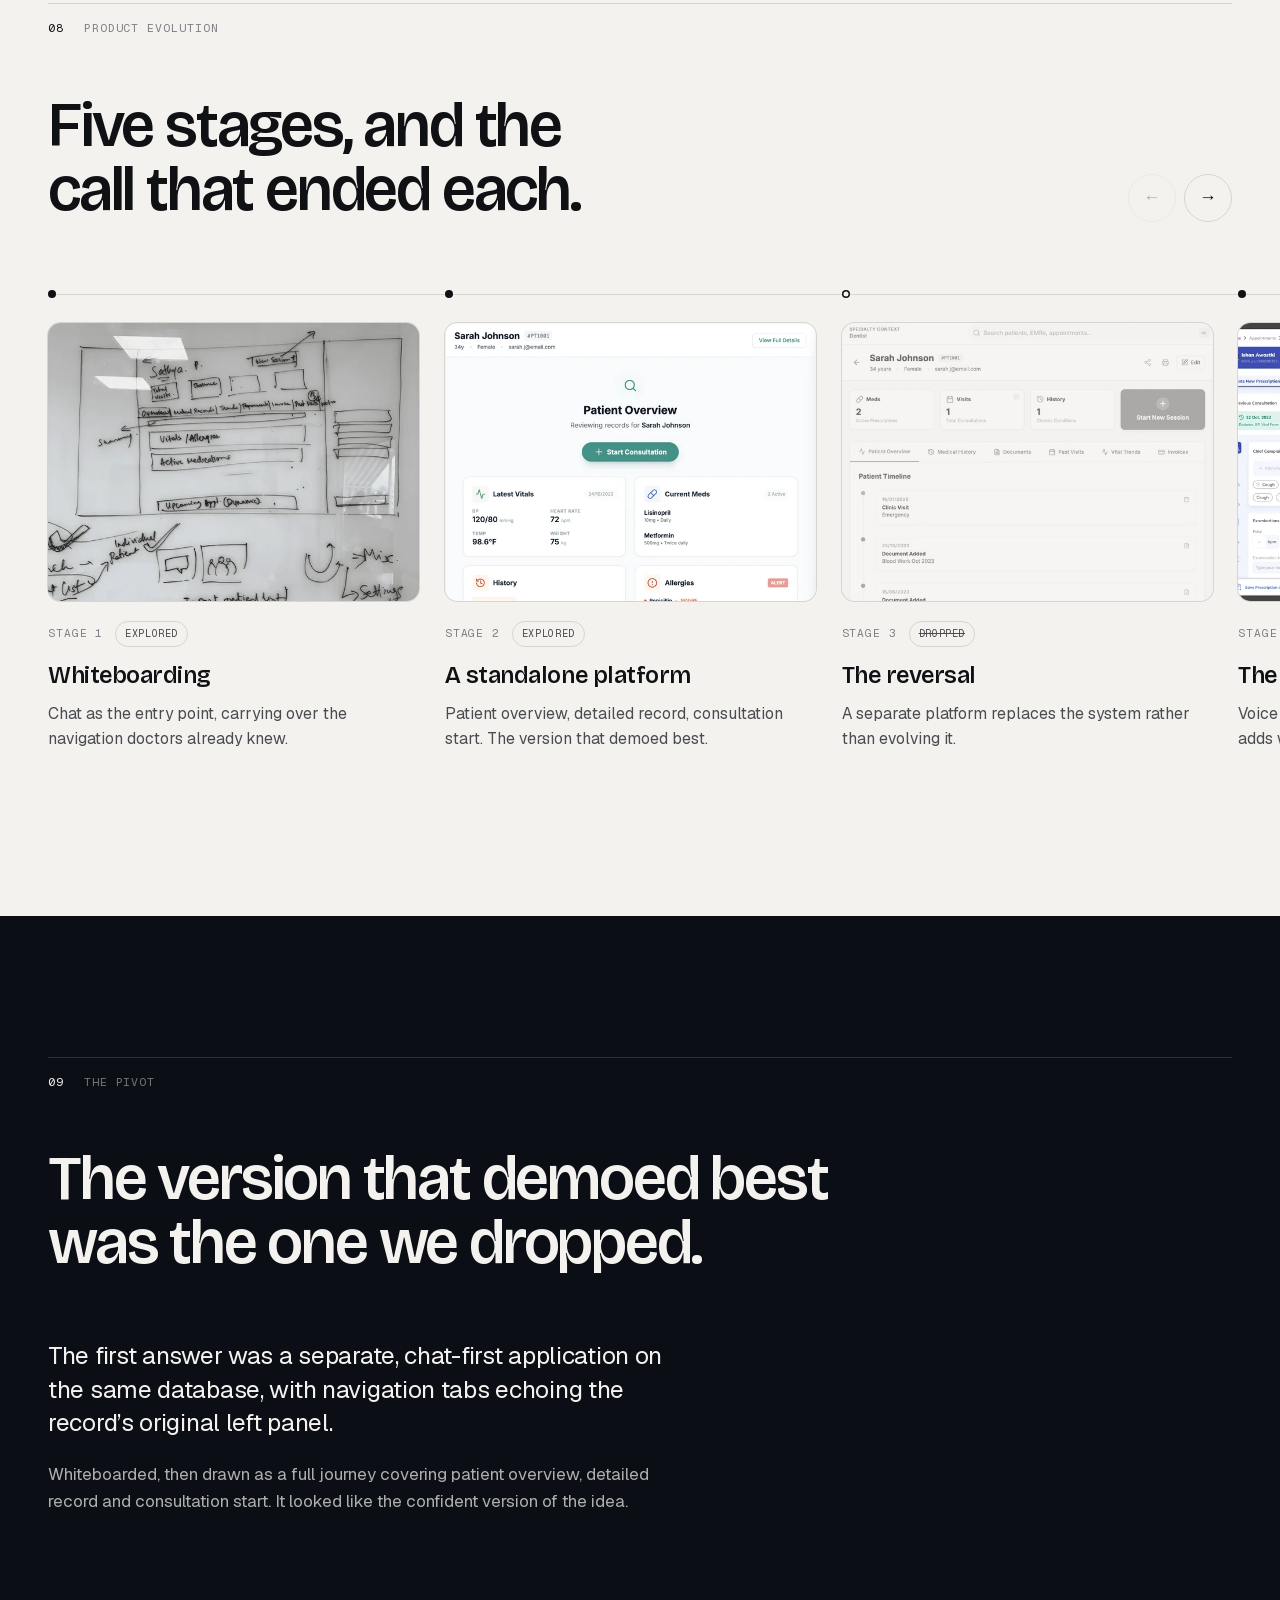
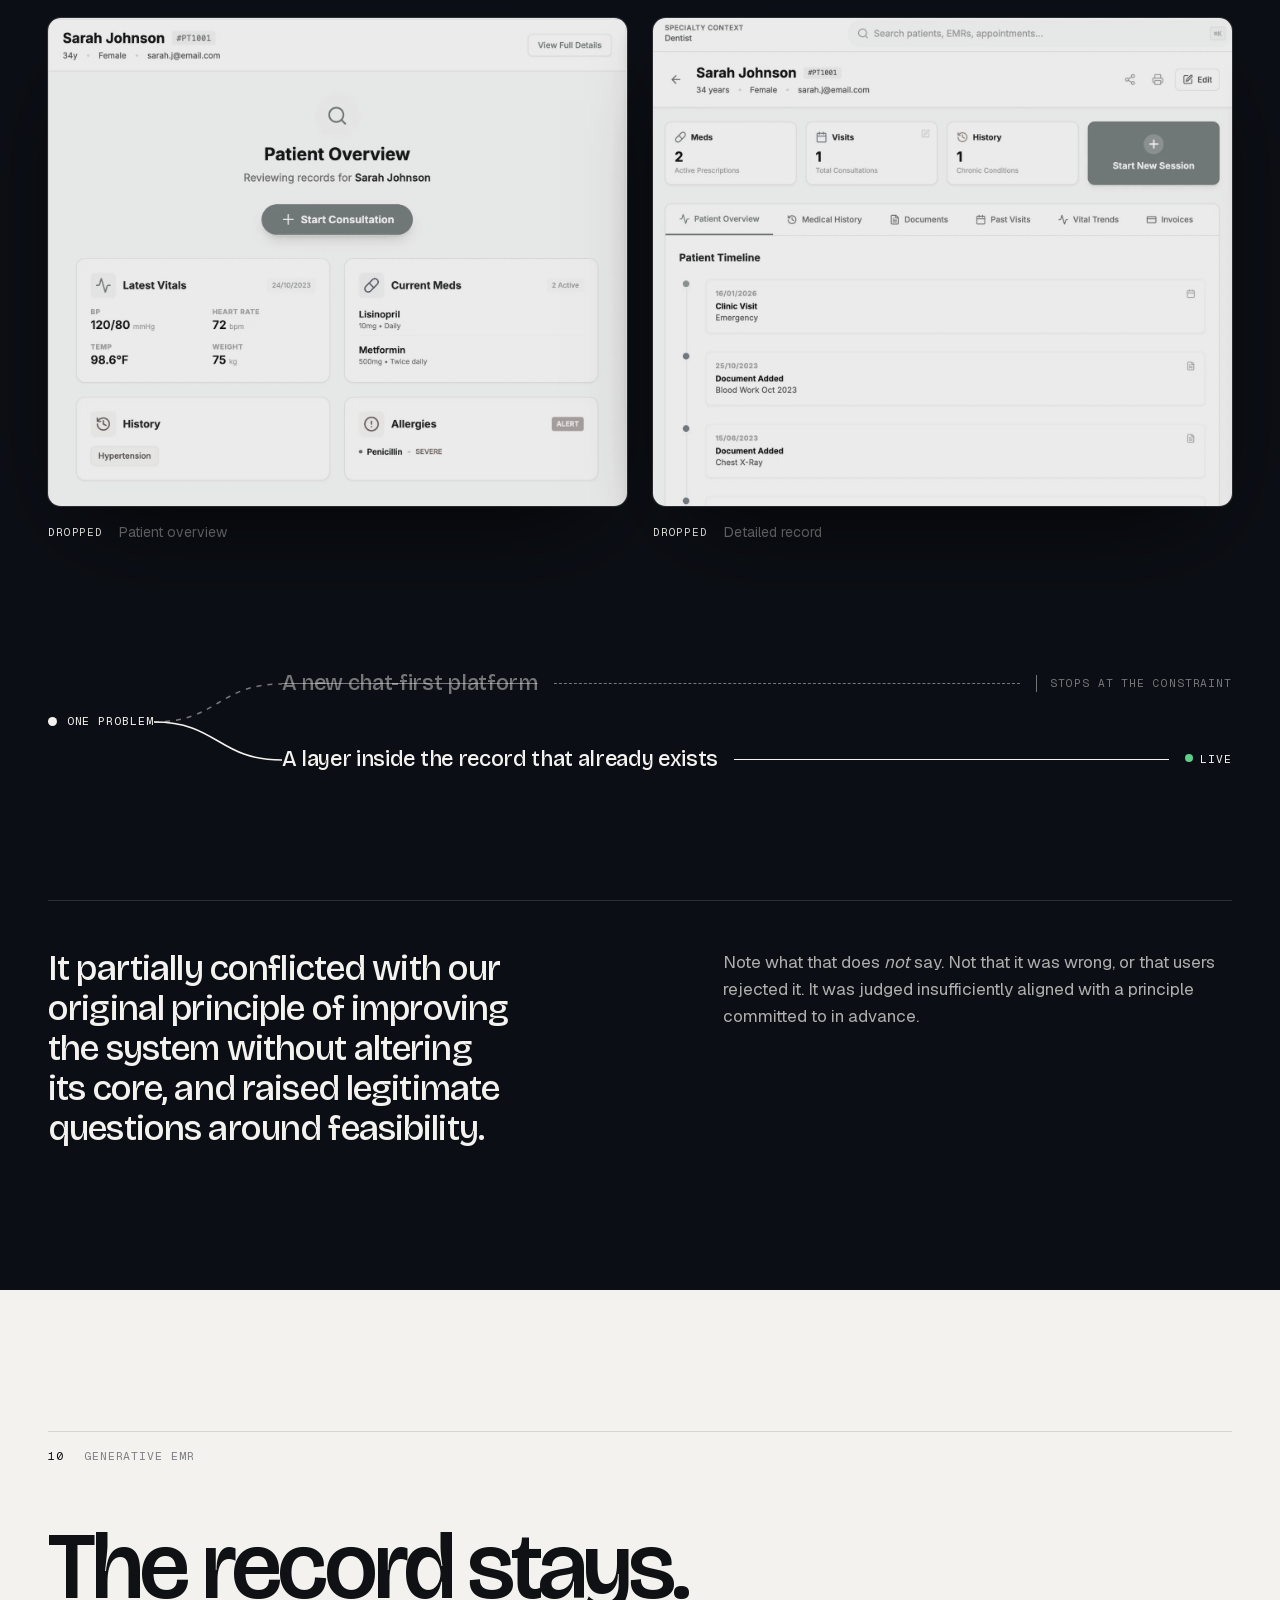
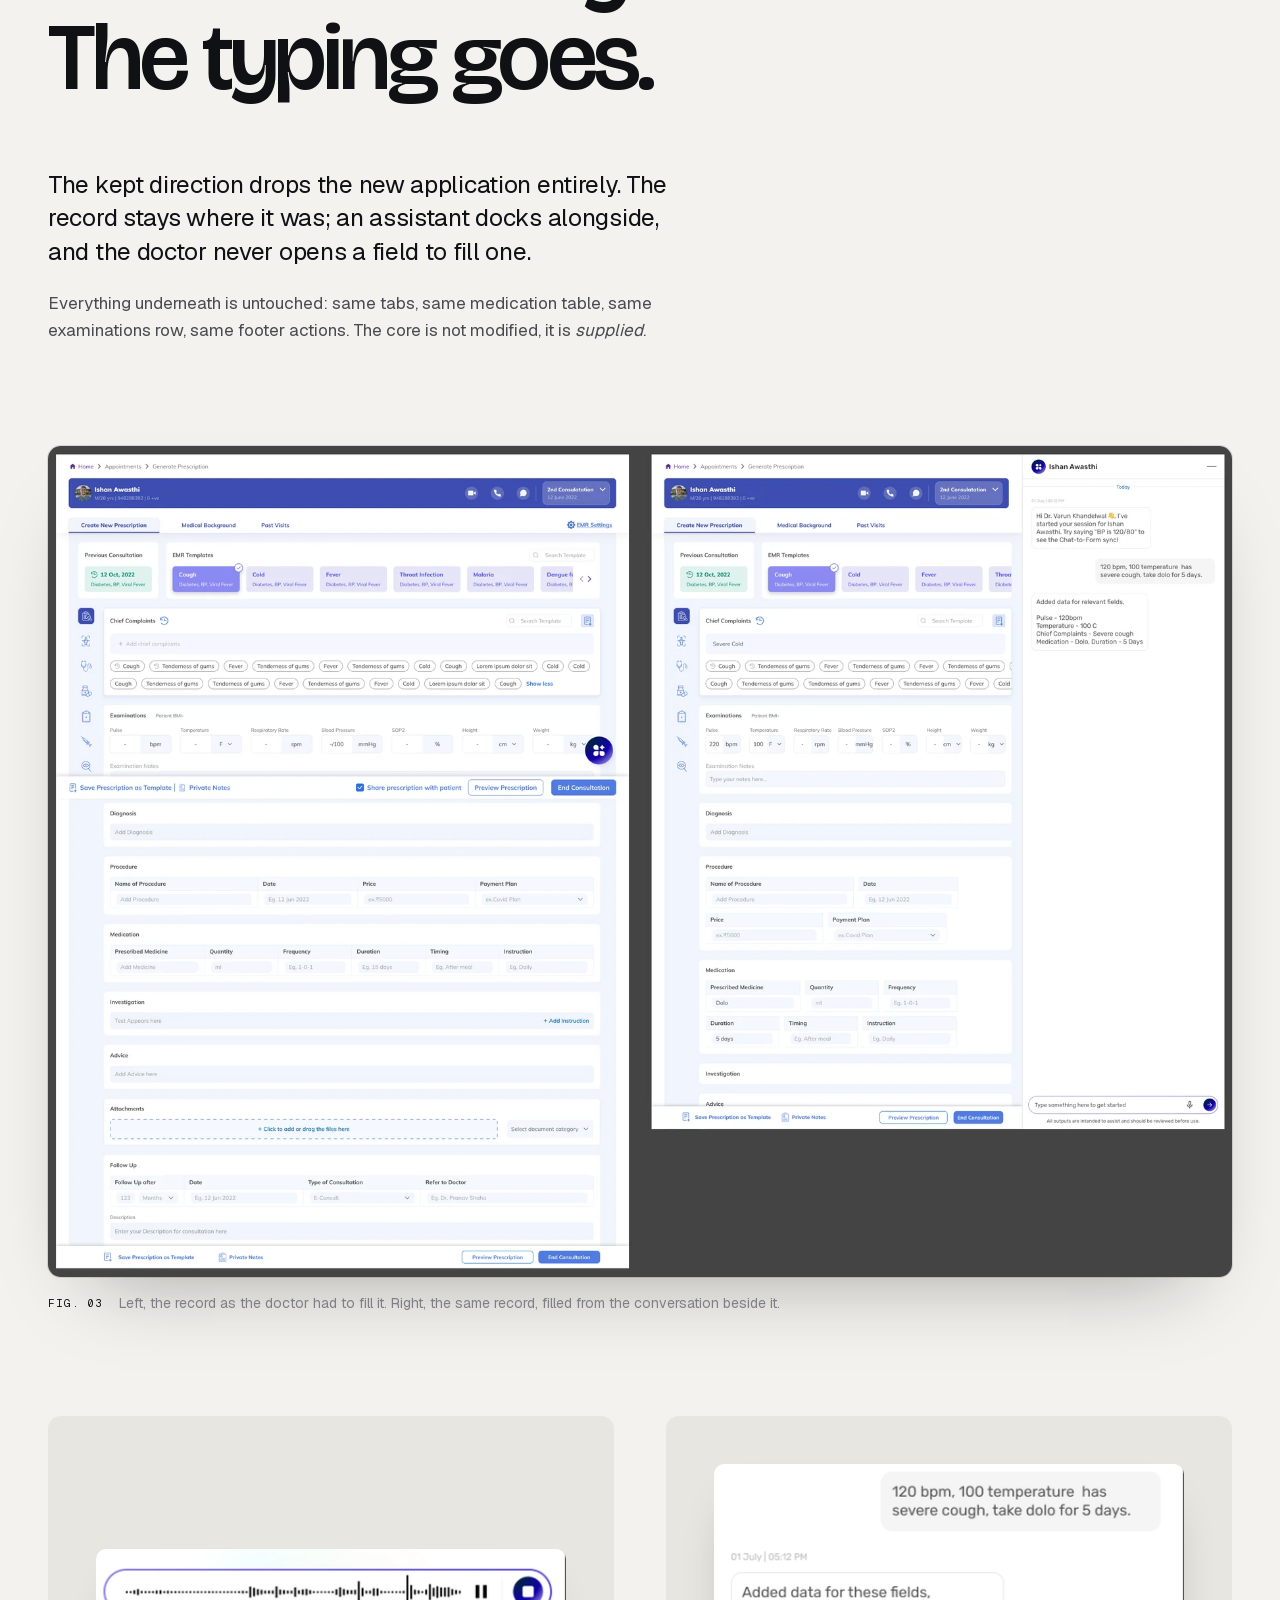
==== commit e0774d6e: "Name every section in the top nav; a prominent Return to home The top pill now names every section (" ====
--- a/index.html
+++ b/index.html
@@ -21,6 +21,7 @@
 <!-- Top bar: the page's only chrome. Wordmark, the section you are in, and a
      reading line. The section label opens the full index. -->
 <header class="topbar" data-tone="dark">
+  <a class="tb-home" href="https://uxsiddha.github.io/home"><span aria-hidden="true">&larr;</span> Return to home</a>
   <a class="tb-mark" href="#top">Generative EMR</a>
 
   <nav class="rail" aria-label="Sections">
@@ -819,7 +820,7 @@
     <nav class="more" aria-labelledby="more-h">
       <div class="more-head">
         <h2 class="more-label" id="more-h">More case studies</h2>
-        <a class="home-link" href="https://uxsiddha.github.io/home">&larr; Back to portfolio home</a>
+        <a class="home-link" href="https://uxsiddha.github.io/home"><span aria-hidden="true">&larr;</span> Return to home</a>
       </div>
       <div class="more-grid">
         <a class="more-card" href="https://uxsiddha.github.io/wellness-store-case-study/">
--- a/styles.css
+++ b/styles.css
@@ -2250,3 +2250,56 @@
   .sign-links { justify-self: start; }
   .home-link, .sign-links a { display: inline-block; padding-block: 0.6rem; margin-block: -0.6rem; }
 }
+
+/* ------------------------------------ return to home, and every section named
+   The way back to the portfolio is the one solid object in the top pill, and
+   the footer's link matches it. The row names every section rather than
+   numbering them; when the names outgrow the pill the row scrolls, fading at
+   its edges, and the script keeps the current section in view. */
+.tb-home,
+.home-link {
+  flex: none;
+  display: inline-flex;
+  align-items: center;
+  gap: 0.45rem;
+  padding: 0.55rem 1rem;
+  border-radius: 999px;
+  background: var(--ink);
+  color: var(--paper);
+  font-family: var(--sans);
+  font-size: 0.8125rem;
+  font-weight: 560;
+  letter-spacing: 0;
+  text-transform: none;
+  text-decoration: none;
+  white-space: nowrap;
+  transition: transform 0.2s var(--ease), opacity 0.2s ease;
+}
+.topbar[data-tone="dark"] .tb-home,
+.dark .home-link,
+.end.dark .home-link { background: var(--paper); color: var(--ink); }
+.tb-home:hover, .home-link:hover { text-decoration: none; transform: translateX(-2px); }
+.tb-home span, .home-link span { transition: transform 0.2s var(--ease); }
+.topbar { padding-left: 0.35rem; }
+
+.rail .r-num { display: none; }
+.rail .r-name { max-width: none !important; opacity: 1 !important; }
+.rail ol {
+  position: relative;
+  scroll-behavior: smooth;
+  -webkit-mask-image: linear-gradient(90deg, transparent, #000 1.25rem, #000 calc(100% - 1.25rem), transparent);
+  mask-image: linear-gradient(90deg, transparent, #000 1.25rem, #000 calc(100% - 1.25rem), transparent);
+  padding-inline: 0.5rem !important;
+}
+@media (prefers-reduced-motion: reduce) { .rail ol { scroll-behavior: auto; } }
+
+/* phones: the way home and the index are what fit */
+@media (max-width: 560px) {
+  .topbar .tb-mark { display: none; }
+  .tb-home { padding: 0.5rem 0.85rem; }
+}
+.home-link { margin-block: 0 !important; }
+/* min(max-content, ...) is not valid CSS, so the pill never capped; cap it properly */
+.topbar { width: max-content; max-width: calc(100vw - 1.5rem); }
+.topbar .tb-mark { flex: none; }
+.topbar .rail .r-num { display: none !important; }
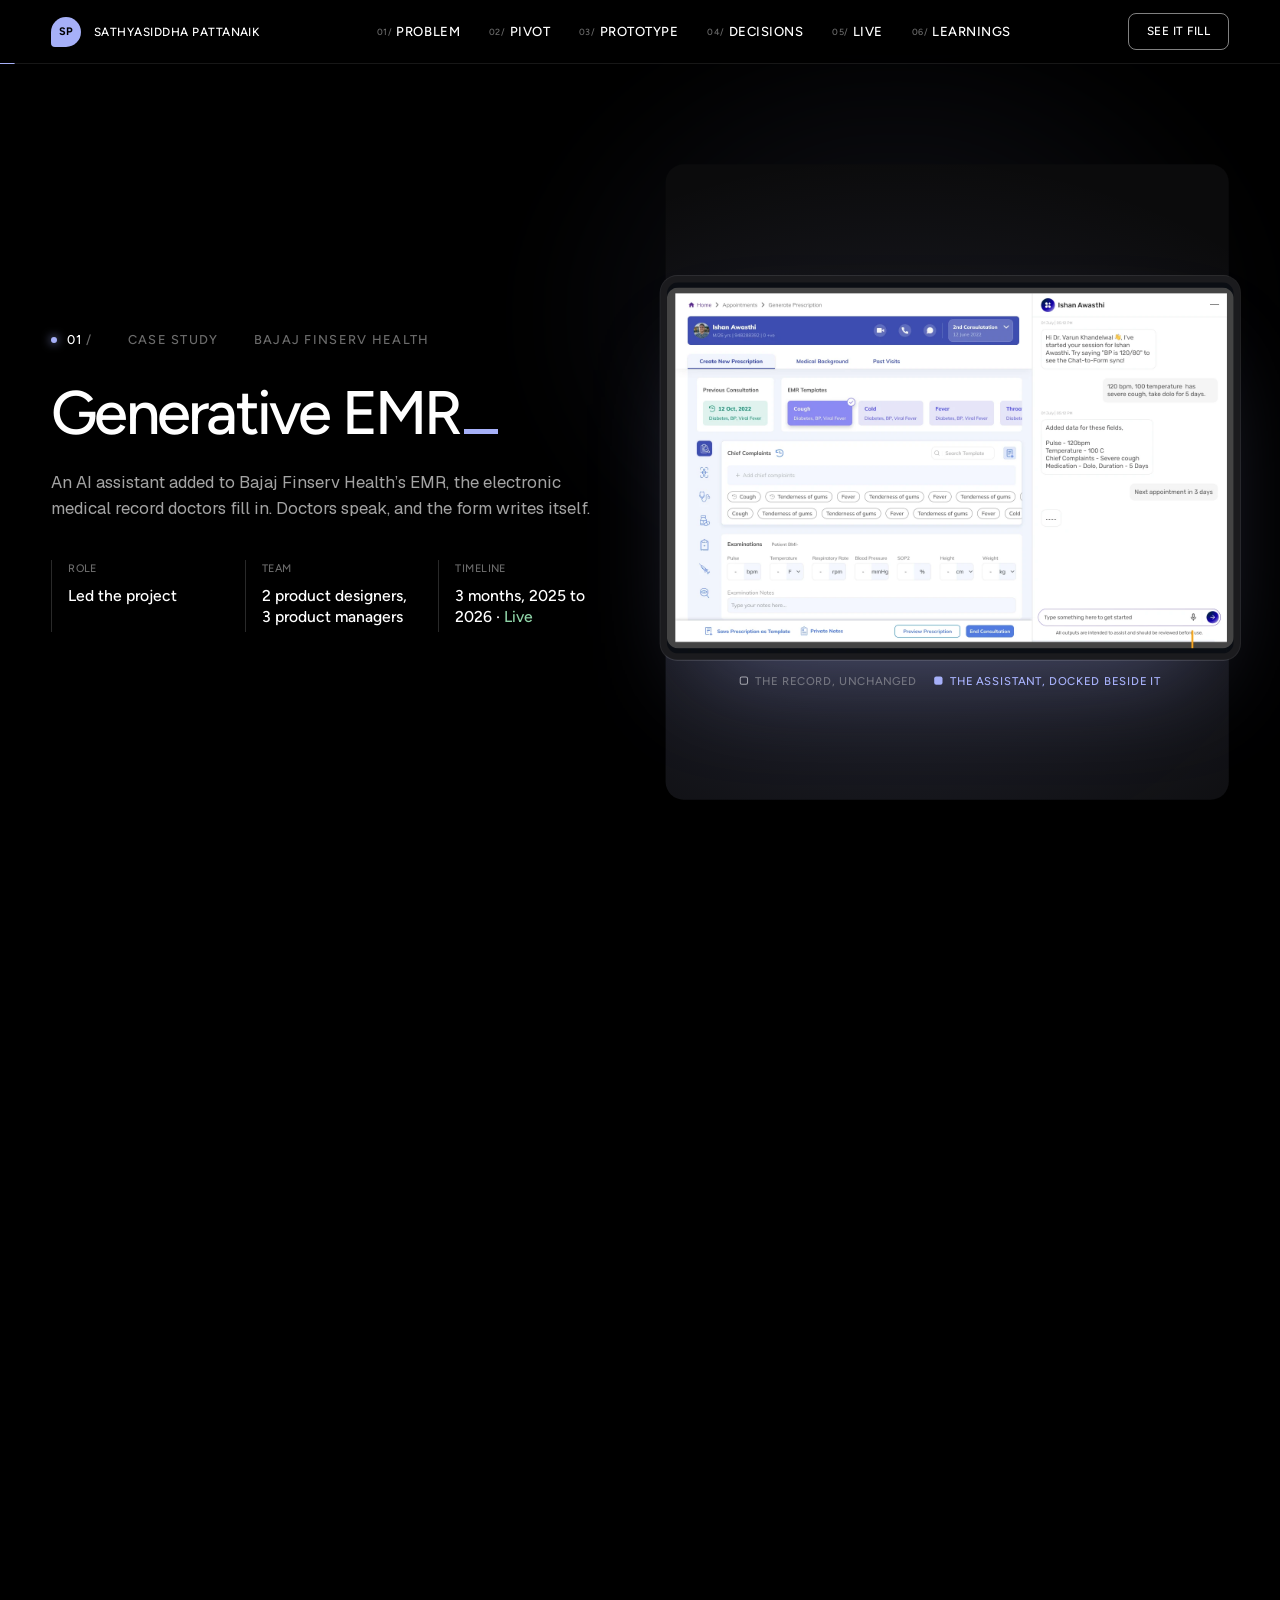
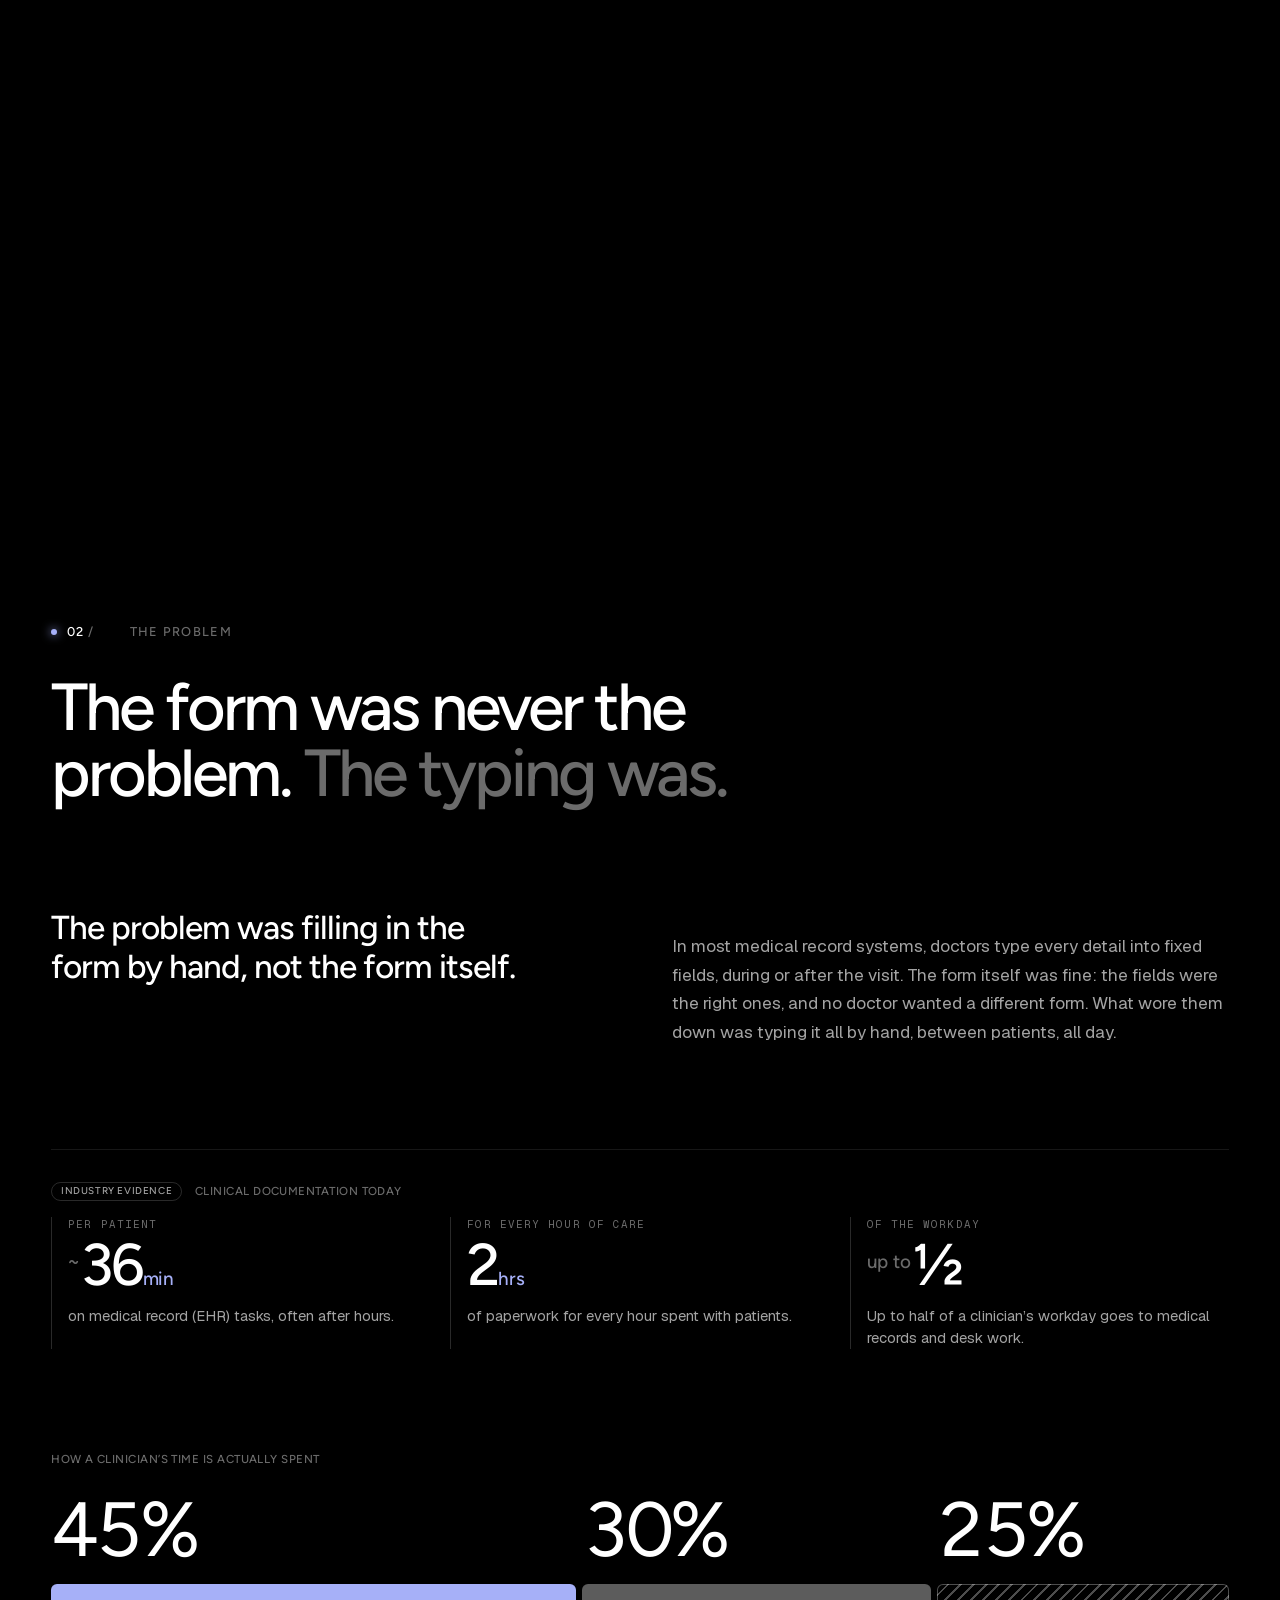
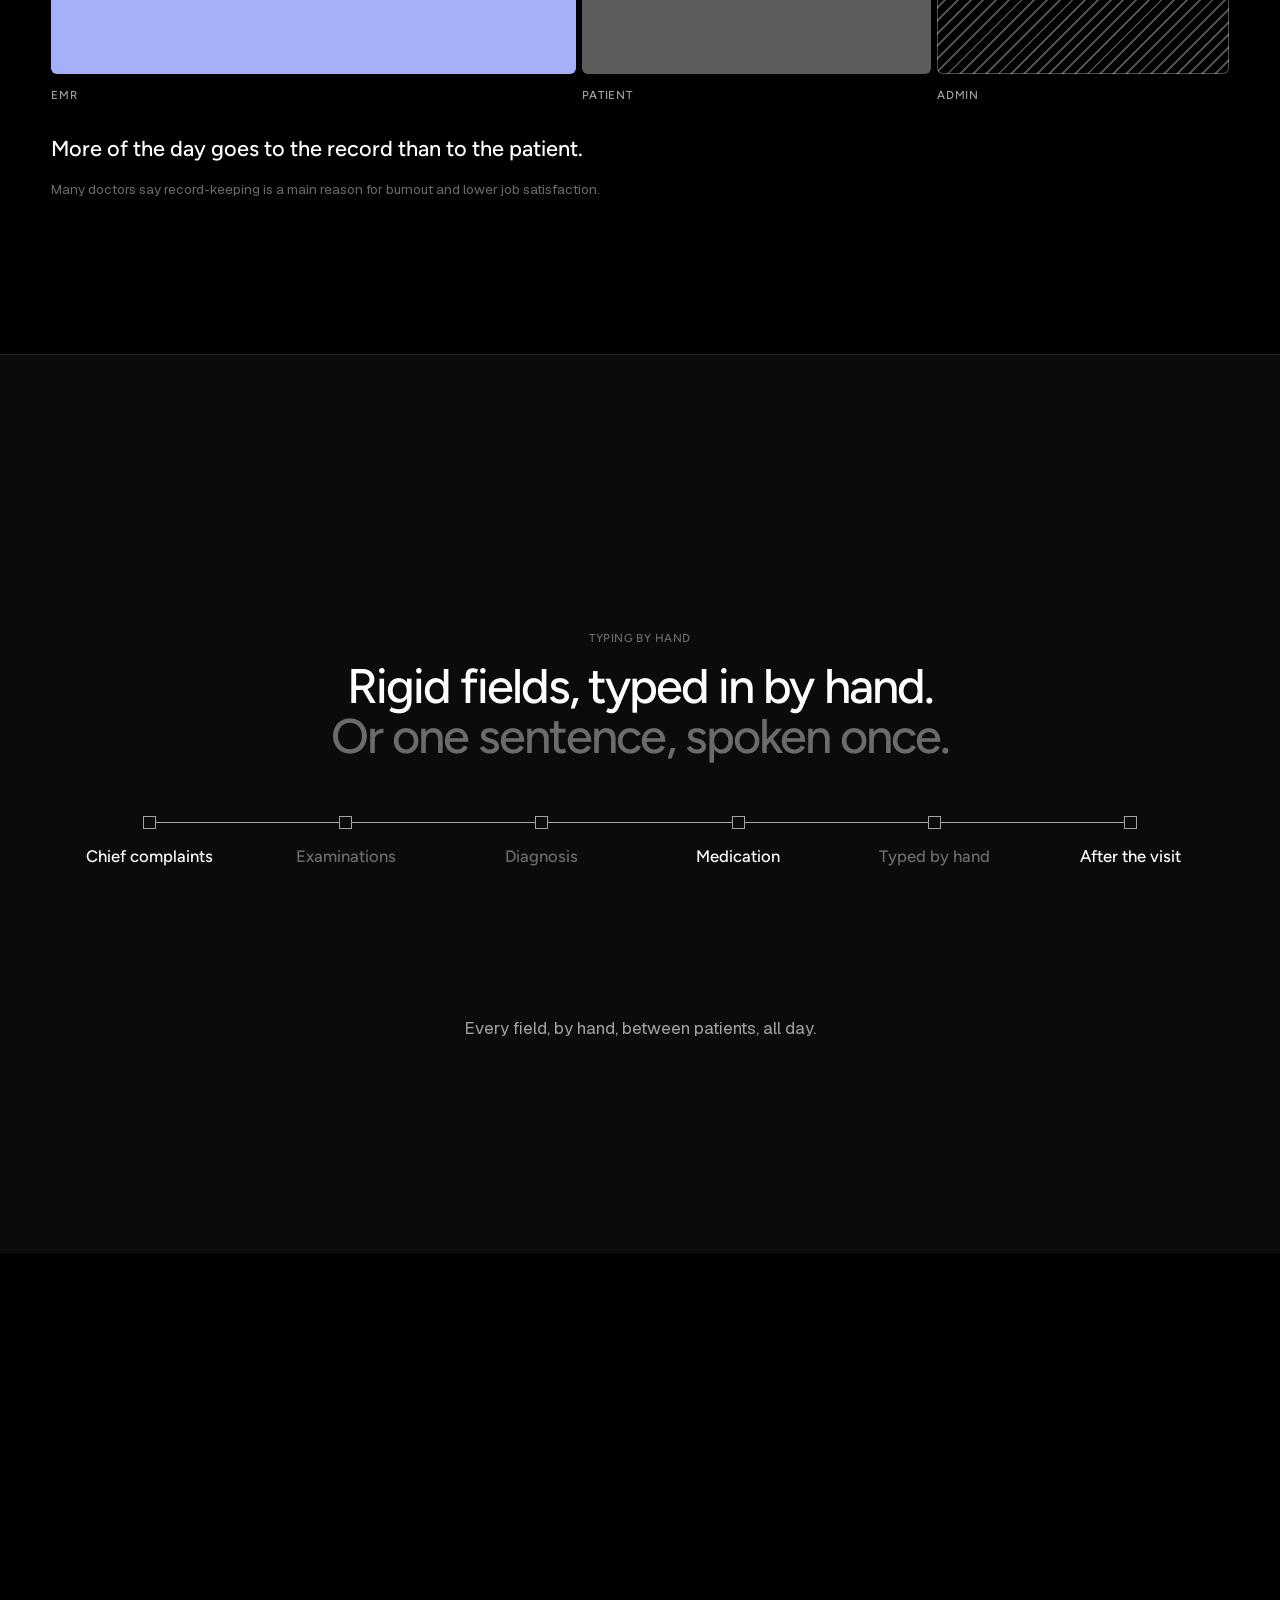
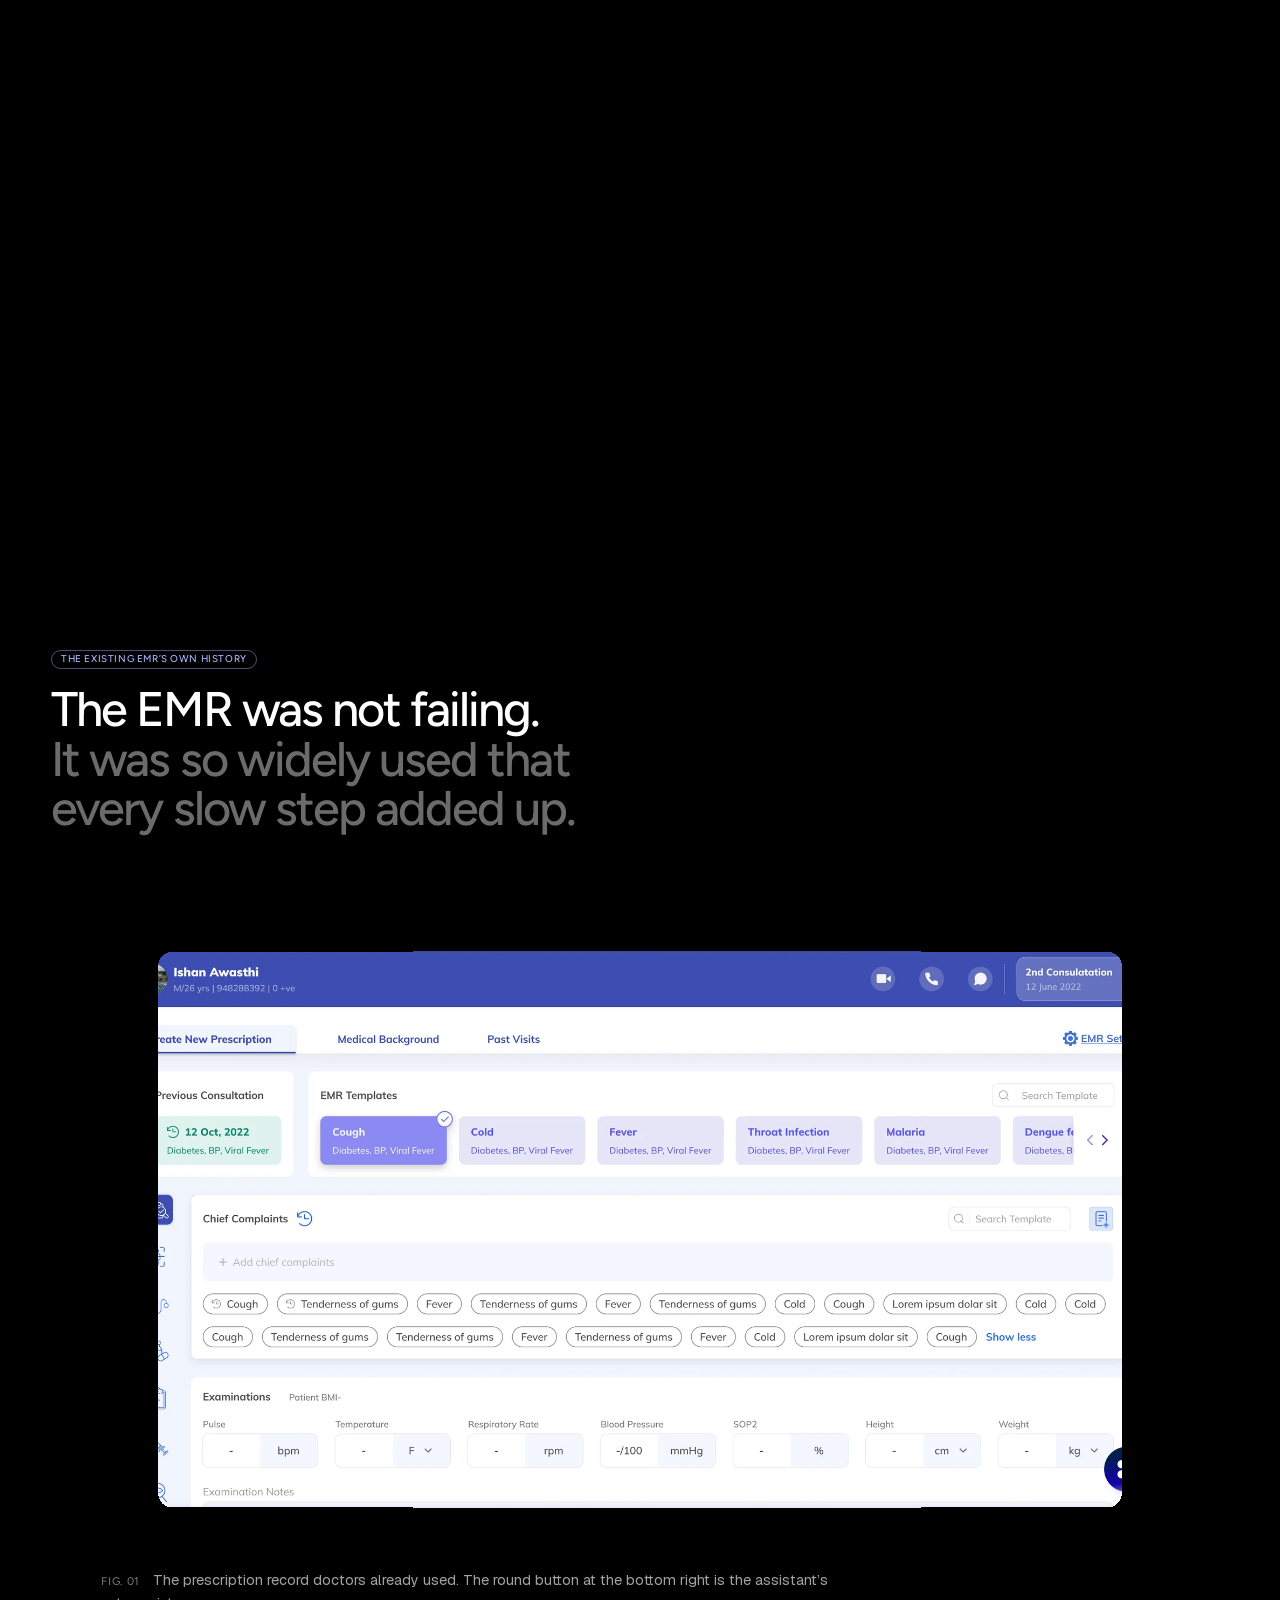
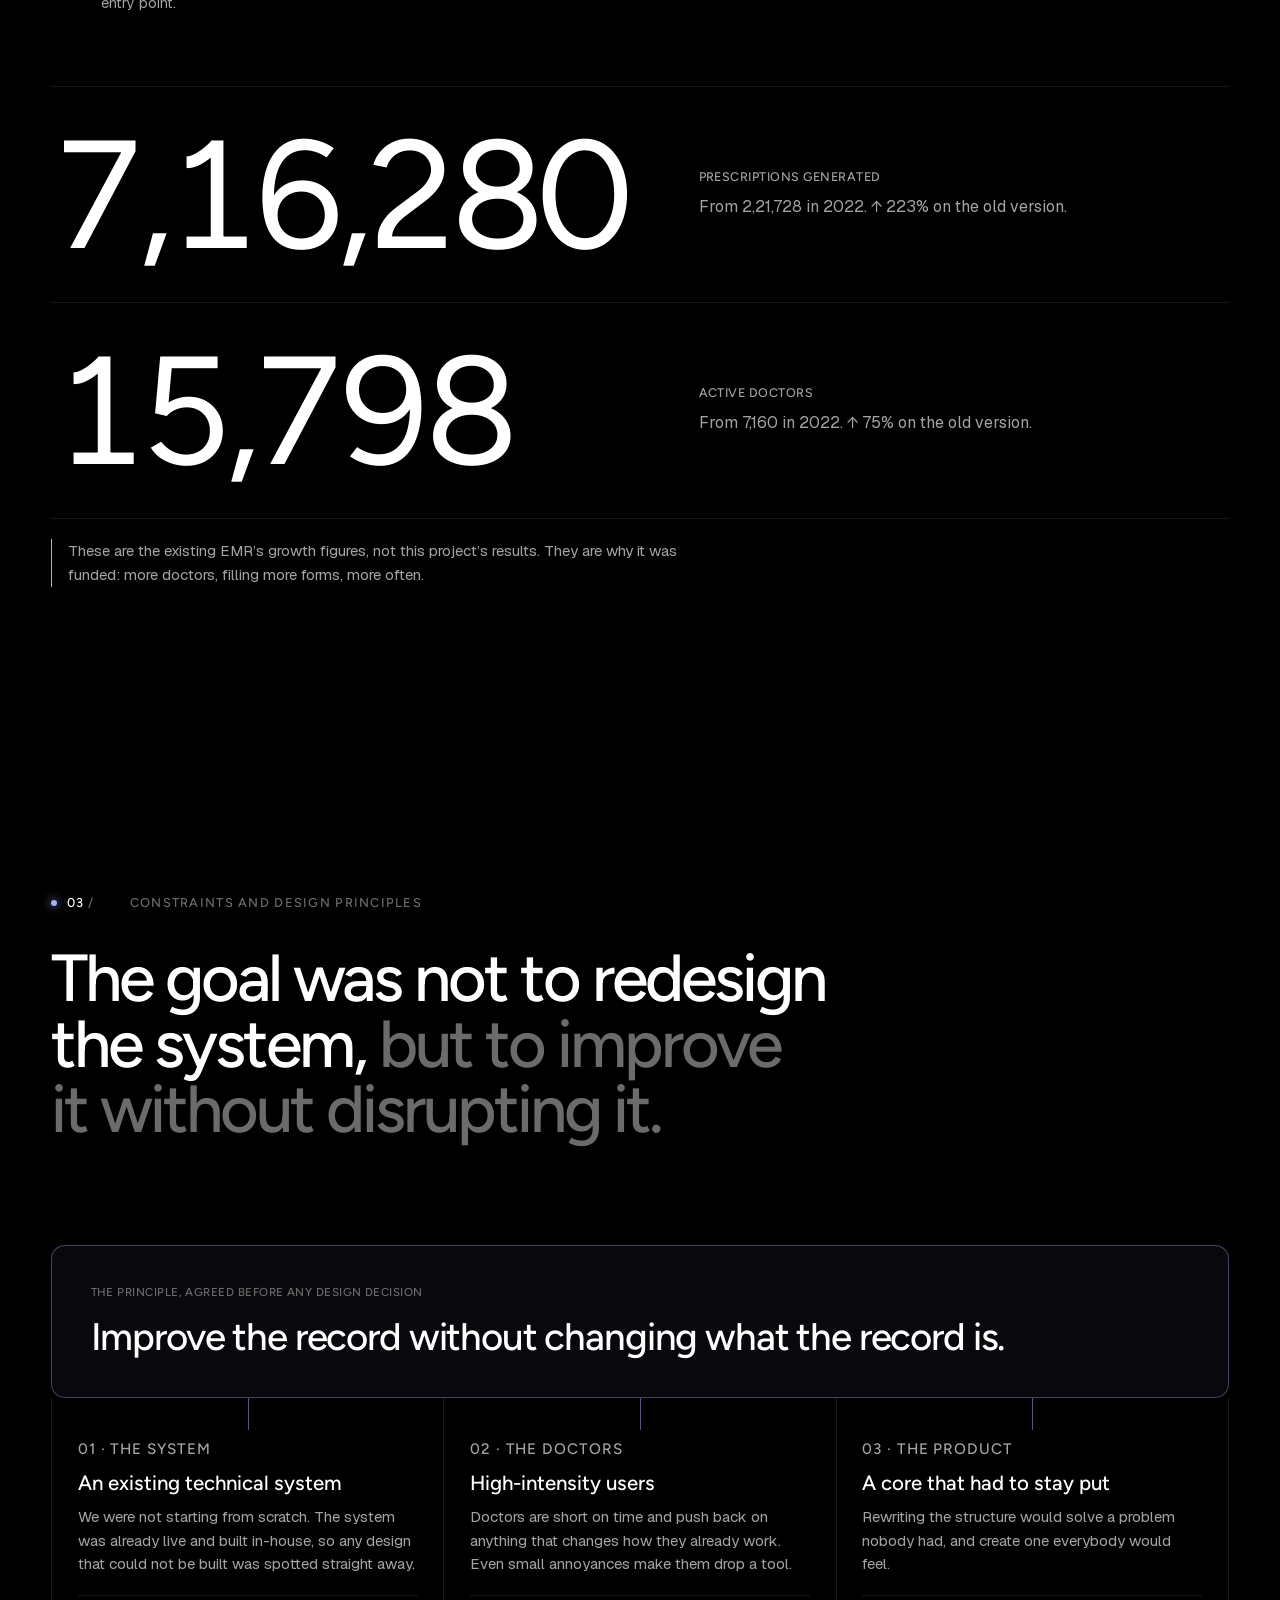
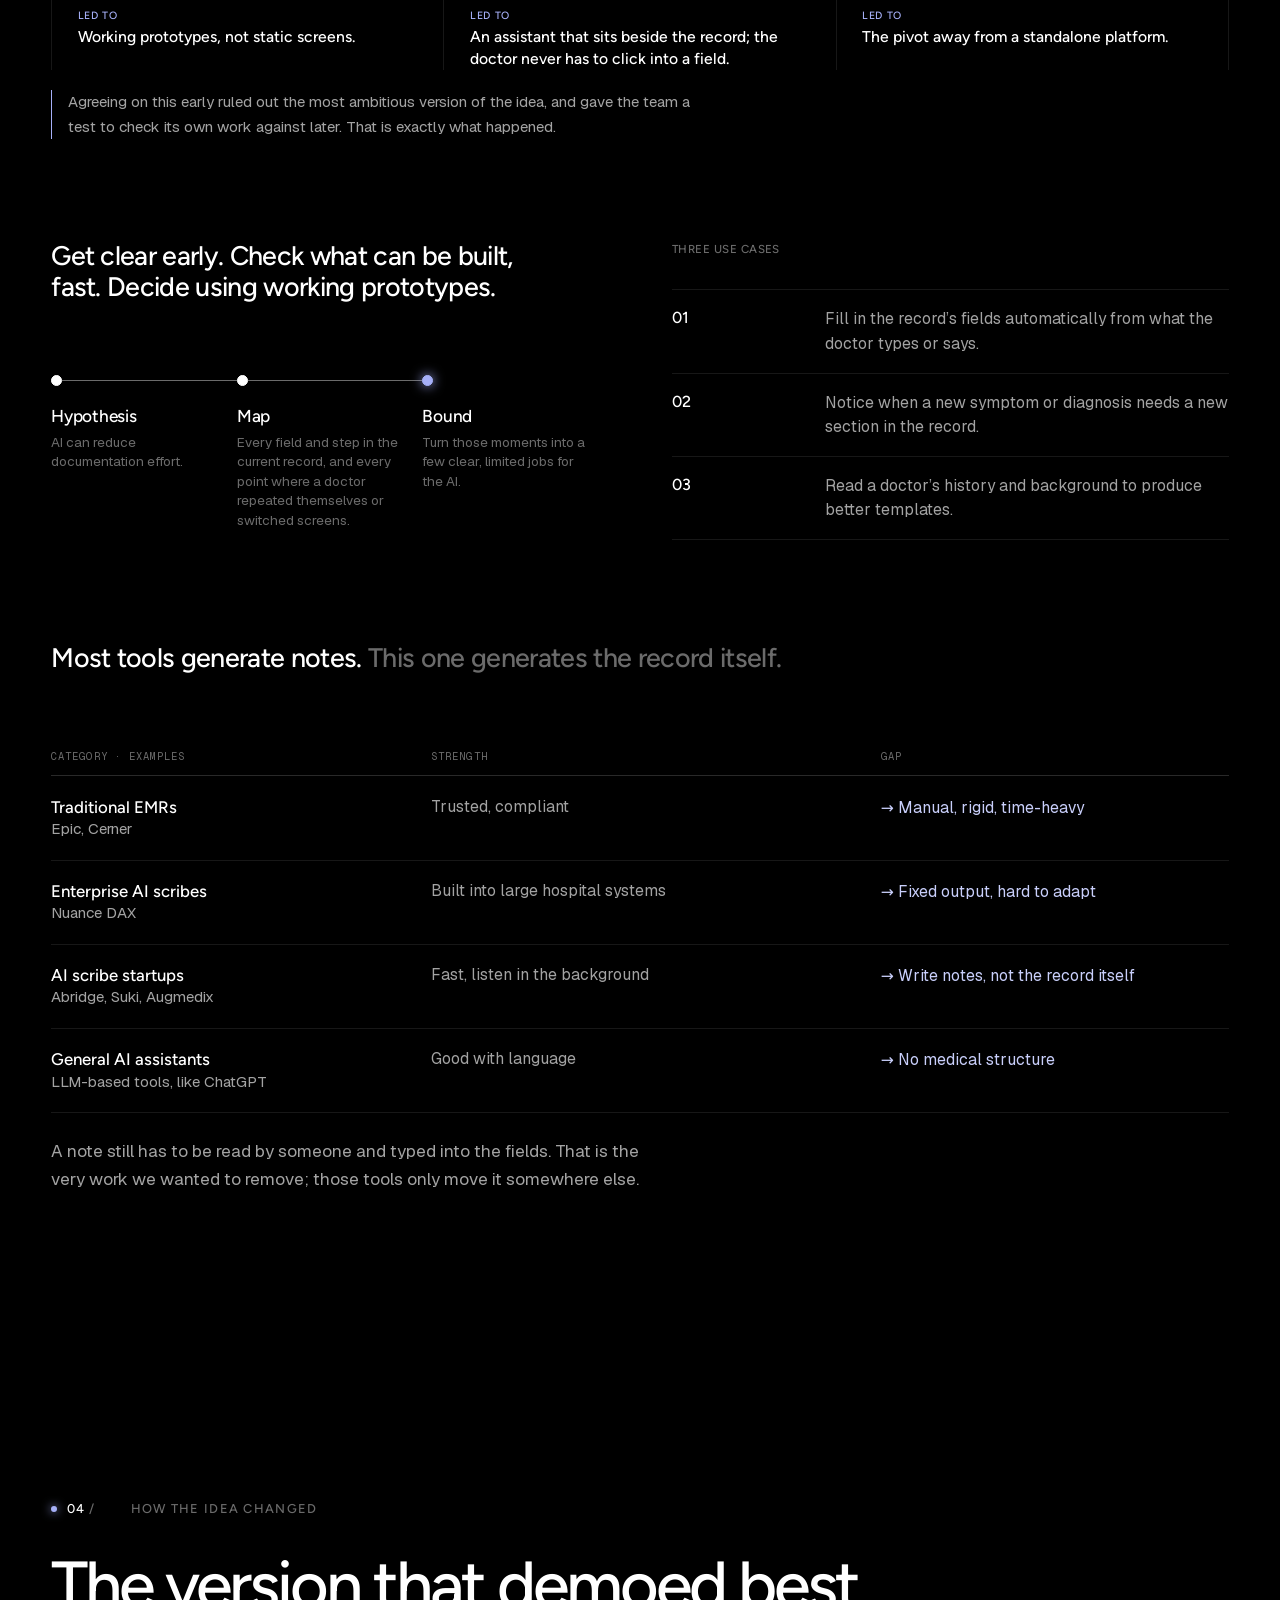
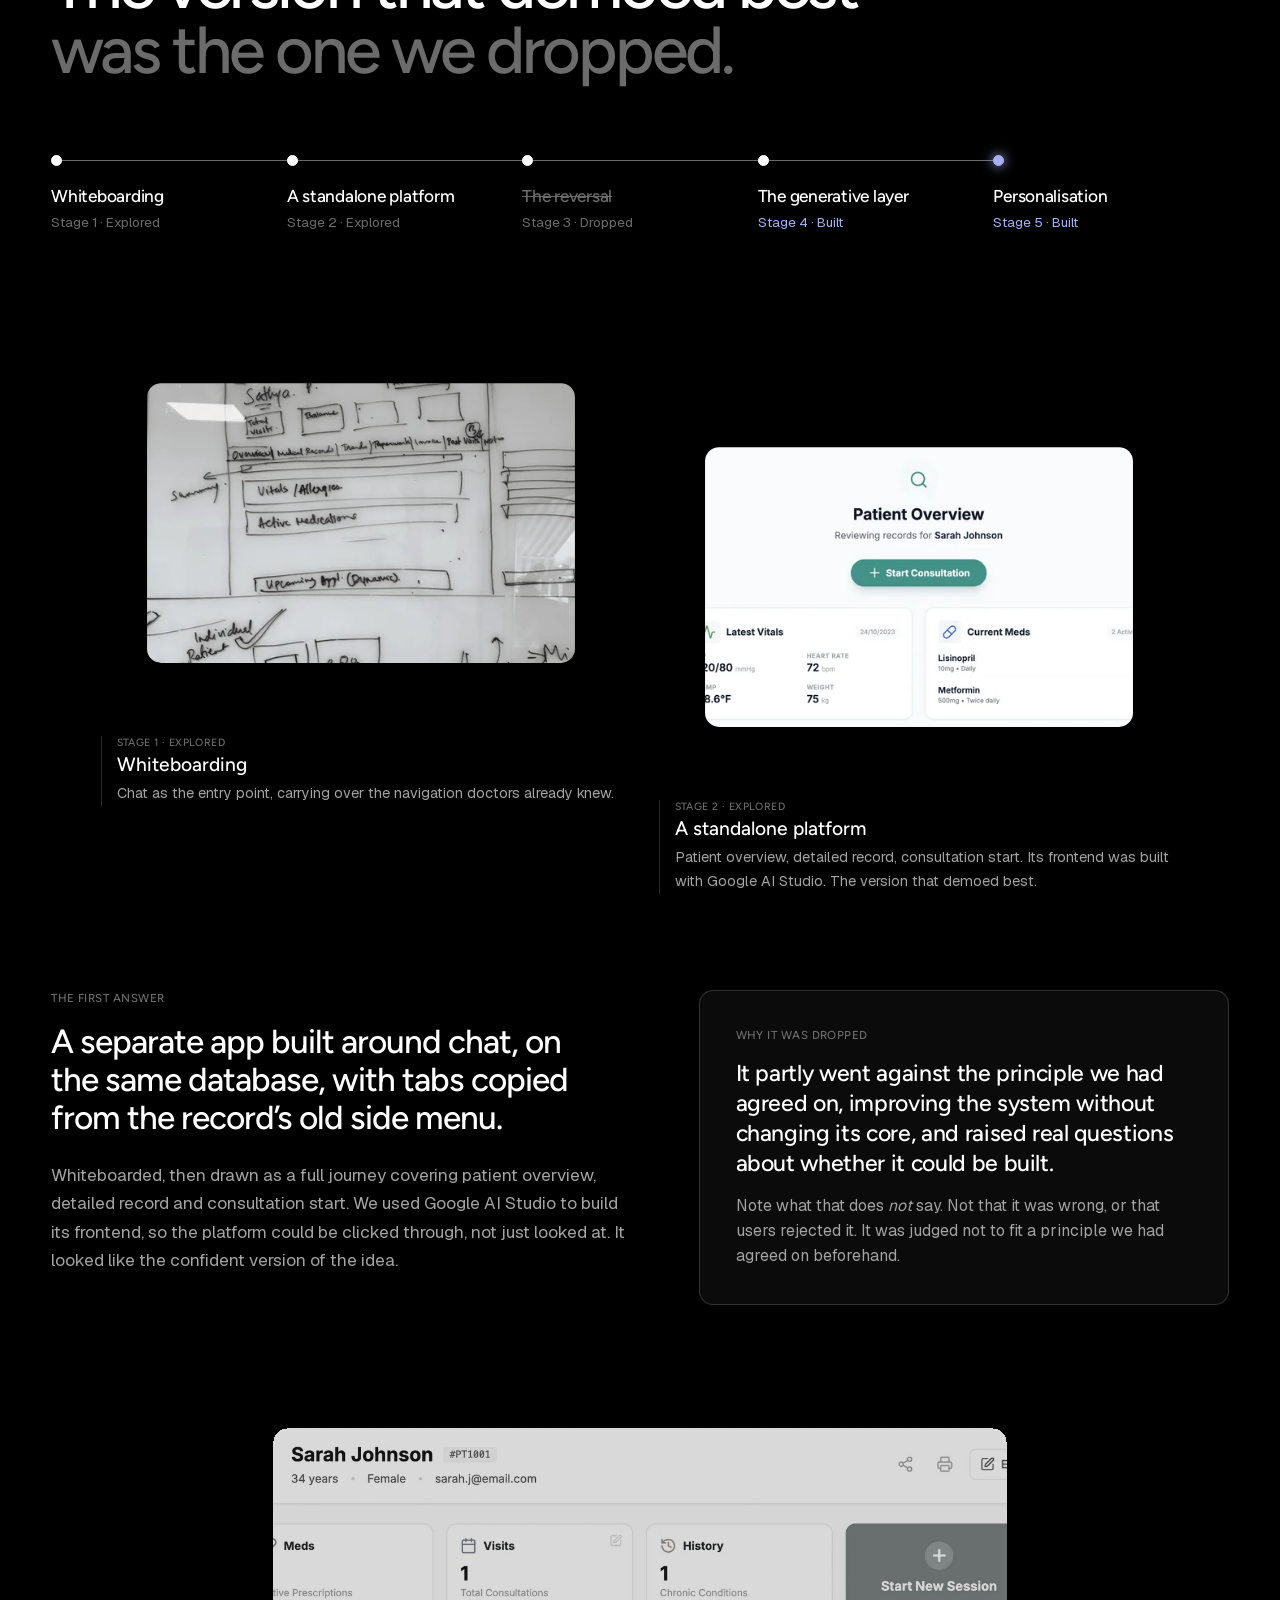
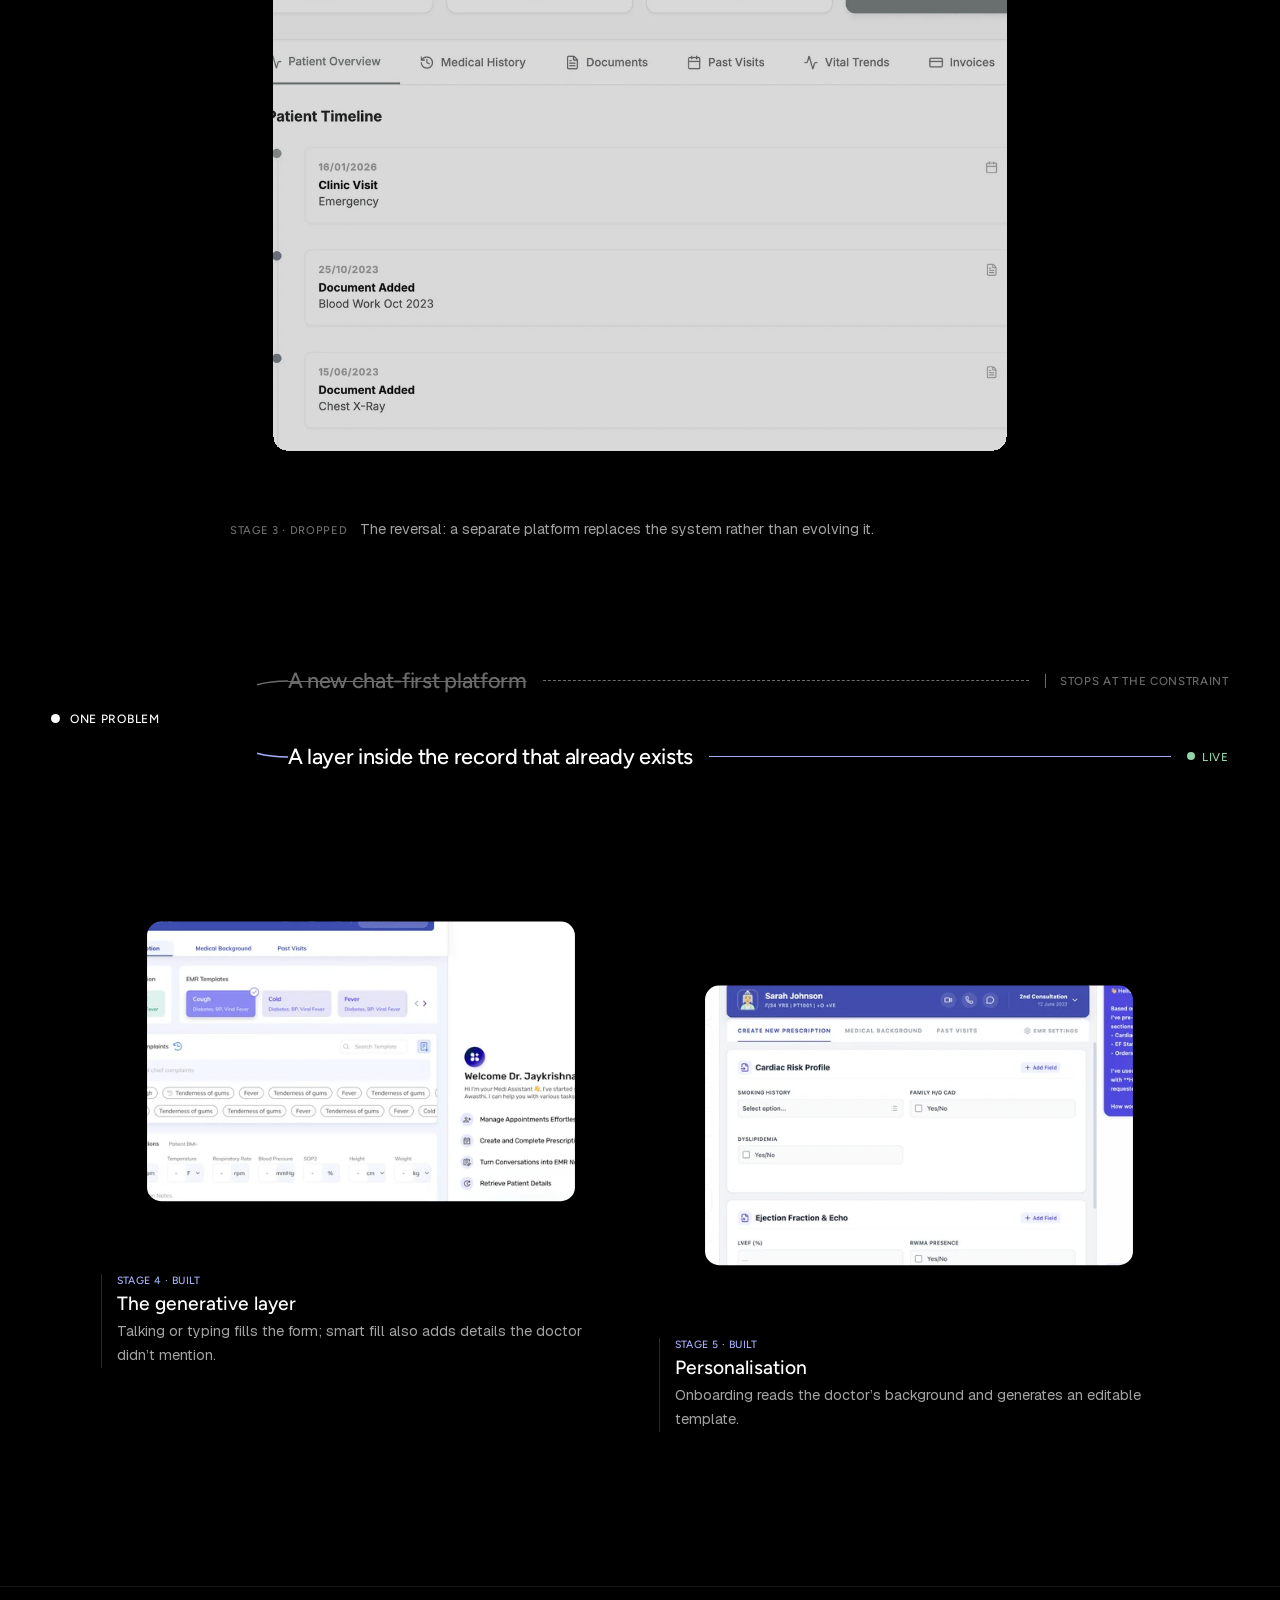
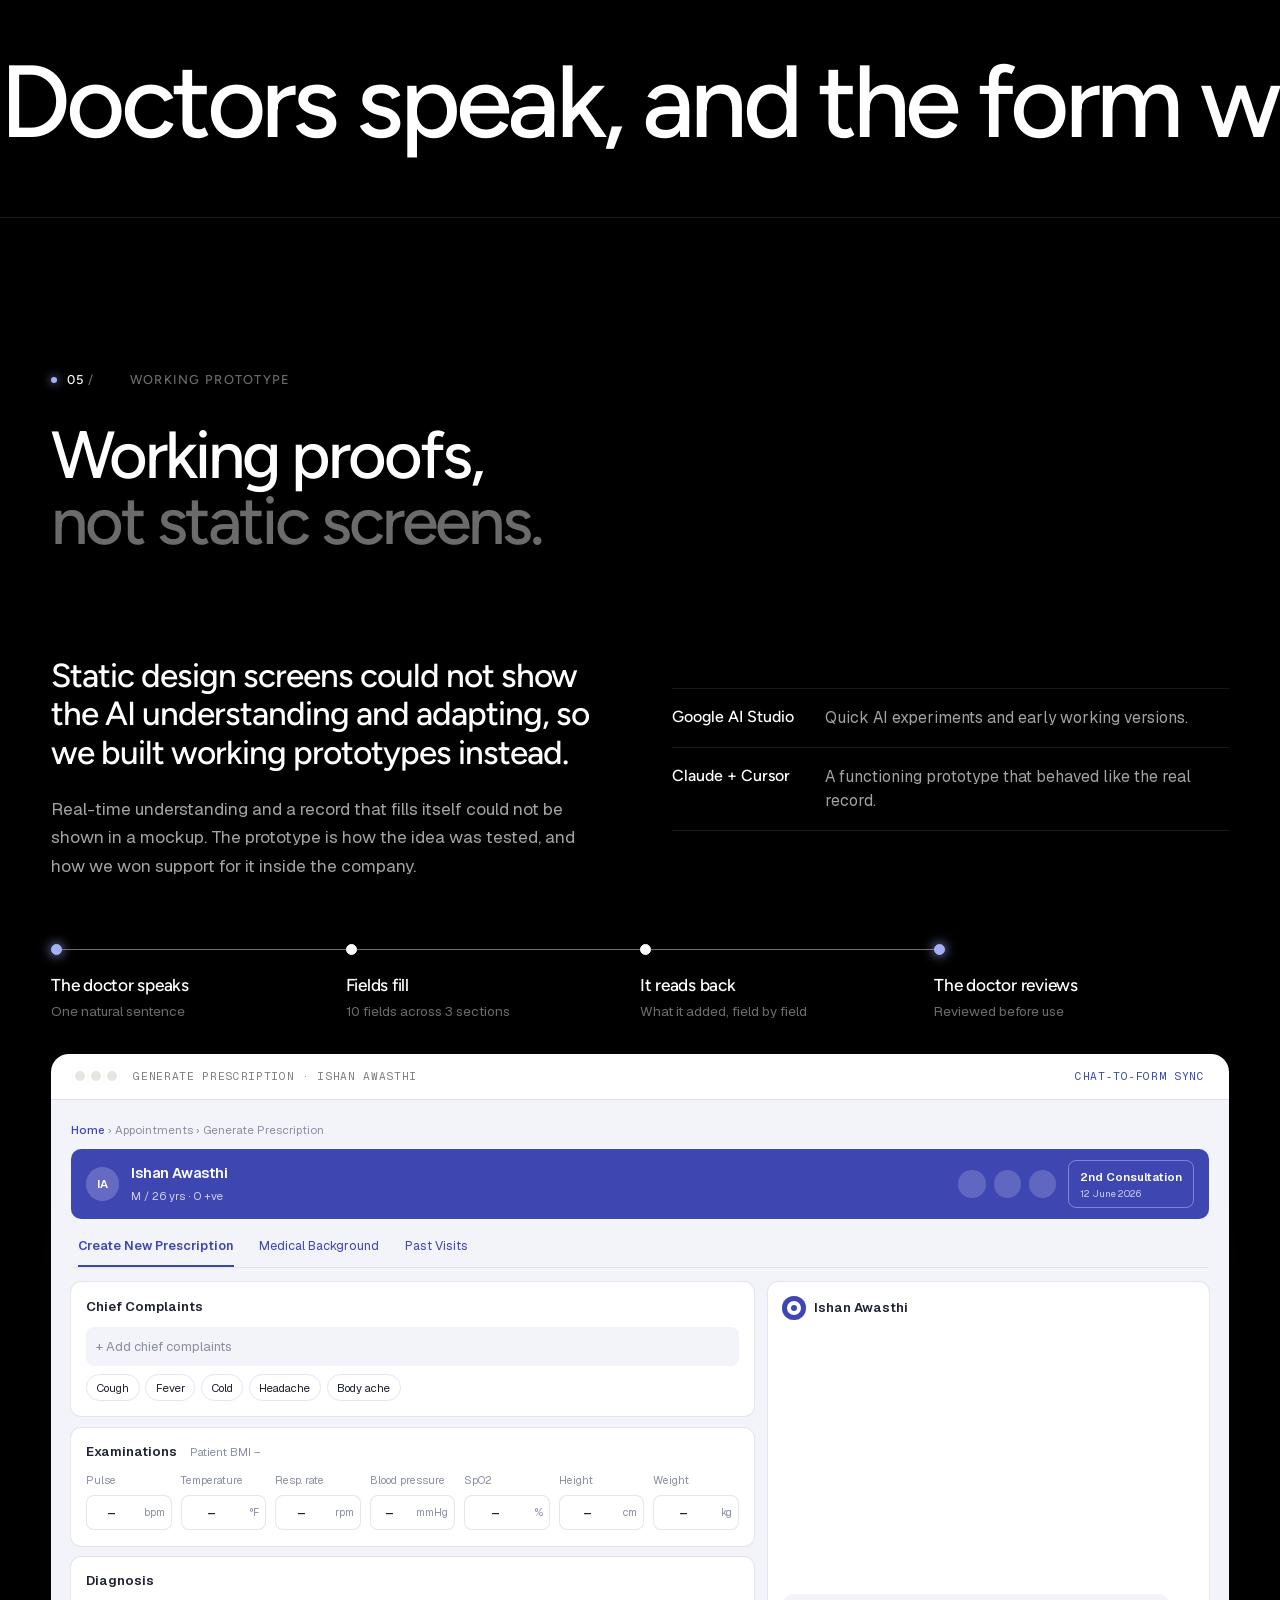
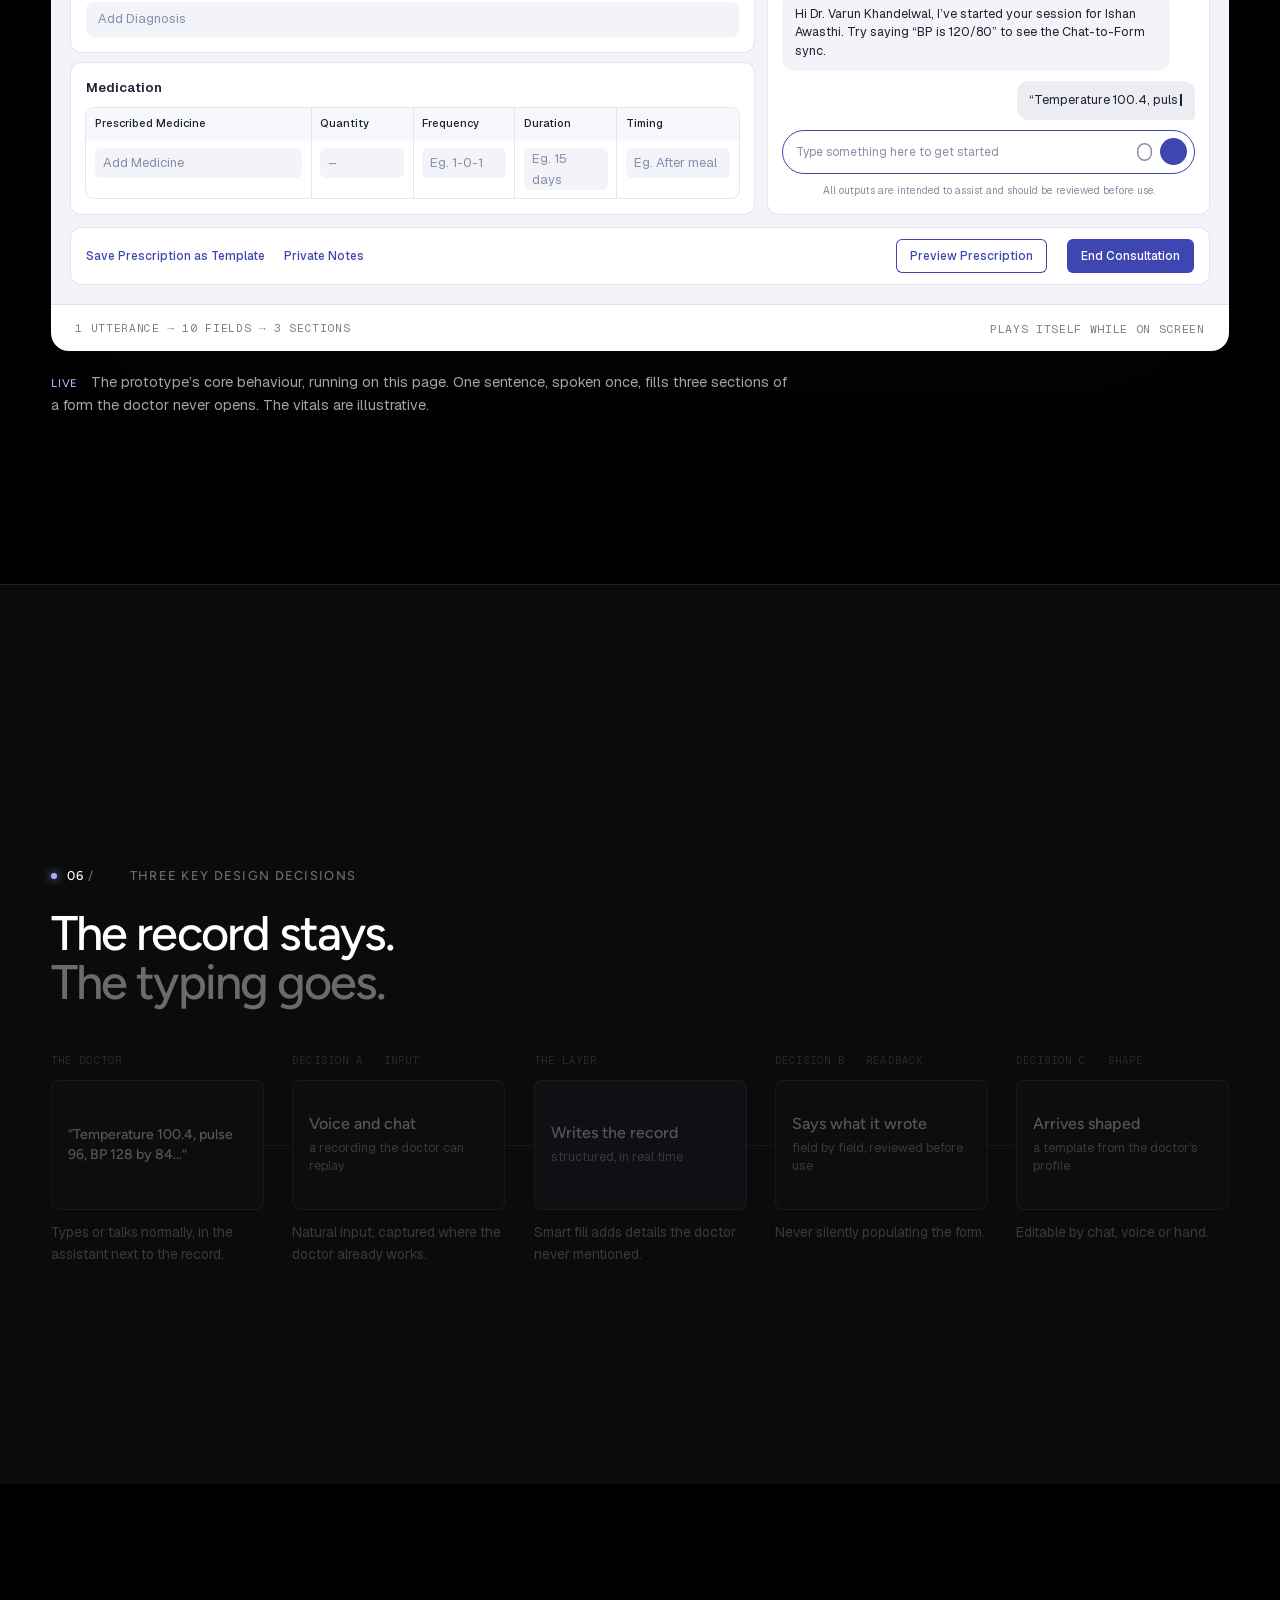
==== commit f7426804: "Publish the new case study to the main link The black edition shared across the three case studies (" ====
--- a/index.html
+++ b/index.html
@@ -3,402 +3,289 @@
 <head>
 <meta charset="utf-8">
 <meta name="viewport" content="width=device-width, initial-scale=1">
-<meta name="color-scheme" content="light">
-<meta name="theme-color" content="#0B0E14">
-<link rel="icon" href="data:image/svg+xml,%3Csvg xmlns='http://www.w3.org/2000/svg' viewBox='0 0 32 32'%3E%3Crect width='32' height='32' rx='7' fill='%230B0E14'/%3E%3Ccircle cx='16' cy='16' r='6' fill='%233D4DB0'/%3E%3C/svg%3E">
-<title>Generative EMR, Bajaj Finserv Health</title>
-<meta name="description" content="Case study. A generative layer inside Bajaj Finserv Health's EMR: doctors speak, and the form writes itself.">
-<link rel="preload" href="public/fonts/BricolageGrotesque-600-latin.woff2" as="font" type="font/woff2" crossorigin>
+<meta name="color-scheme" content="dark">
+<meta name="theme-color" content="#000000">
+<link rel="icon" href="data:image/svg+xml,%3Csvg xmlns='http://www.w3.org/2000/svg' viewBox='0 0 32 32'%3E%3Crect width='32' height='32' rx='4' fill='%23000'/%3E%3Ccircle cx='16' cy='16' r='6' fill='%23A6B0F8'/%3E%3C/svg%3E">
+<title>Generative EMR, a product design case study</title>
+<meta name="description" content="An AI assistant added to Bajaj Finserv Health's electronic medical record. Doctors speak, and the form writes itself.">
+<link rel="preload" href="public/fonts/figtree-var.woff2" as="font" type="font/woff2" crossorigin>
 <link rel="preload" href="public/fonts/Geist-var-latin.woff2" as="font" type="font/woff2" crossorigin>
-<link rel="preload" href="public/cover/generative-emr-hero.webp" as="image" fetchpriority="high">
 <link rel="stylesheet" href="fonts.css">
-<link rel="stylesheet" href="styles.css">
+<link rel="stylesheet" href="kit.css">
+<link rel="stylesheet" href="page.css">
+<script>document.documentElement.classList.add('js');</script>
 </head>
 <body>
-
-<a class="skip" href="#overview">Skip to the case study</a>
-
-<!-- Top bar: the page's only chrome. Wordmark, the section you are in, and a
-     reading line. The section label opens the full index. -->
-<header class="topbar" data-tone="dark">
-  <a class="tb-home" href="https://uxsiddha.github.io/home"><span aria-hidden="true">&larr;</span> Return to home</a>
-  <a class="tb-mark" href="#top">Generative EMR</a>
-
-  <nav class="rail" aria-label="Sections">
-    <ol>
-      <li><a href="#overview"><span class="r-num">01</span><span class="r-name">Overview</span></a></li>
-      <li><a href="#problem"><span class="r-num">02</span><span class="r-name">The problem</span></a></li>
-      <li><a href="#existing"><span class="r-num">03</span><span class="r-name">Existing EMR</span></a></li>
-      <li><a href="#challenges"><span class="r-num">04</span><span class="r-name">Challenges</span></a></li>
-      <li><a href="#approach"><span class="r-num">05</span><span class="r-name">Approach</span></a></li>
-      <li><a href="#landscape"><span class="r-num">06</span><span class="r-name">Landscape</span></a></li>
-      <li><a href="#prototyping"><span class="r-num">07</span><span class="r-name">Prototyping</span></a></li>
-      <li><a href="#evolution"><span class="r-num">08</span><span class="r-name">Evolution</span></a></li>
-      <li><a href="#pivot"><span class="r-num">09</span><span class="r-name">The pivot</span></a></li>
-      <li><a href="#generative"><span class="r-num">10</span><span class="r-name">Generative EMR</span></a></li>
-      <li><a href="#personalisation"><span class="r-num">11</span><span class="r-name">Personalisation</span></a></li>
-      <li><a href="#product"><span class="r-num">12</span><span class="r-name">Final product</span></a></li>
-      <li><a href="#next"><span class="r-num">13</span><span class="r-name">Where it stands</span></a></li>
-      <li><a href="#learnings"><span class="r-num">14</span><span class="r-name">Key learnings</span></a></li>
-    </ol>
+<a class="skip" href="#built">Skip to the case study</a>
+
+<header class="bar" aria-label="Case study">
+  <a class="bar-id" href="https://uxsiddha.github.io/home"><b>SP</b><span>Sathyasiddha Pattanaik</span></a>
+  <nav class="bar-nav" aria-label="Chapters">
+    <a class="slink" href="#problem"><sup>01/</sup>Problem</a><a class="slink" href="#evolution"><sup>02/</sup>Pivot</a><a class="slink" href="#prototype"><sup>03/</sup>Prototype</a><a class="slink" href="#decisions"><sup>04/</sup>Decisions</a><a class="slink" href="#live"><sup>05/</sup>Live</a><a class="slink" href="#learnings"><sup>06/</sup>Learnings</a>
   </nav>
-  <button class="tb-index" type="button" aria-expanded="false" aria-controls="index-panel">
-    <span class="tb-num" aria-hidden="true"></span>
-    <span class="tb-name">Index</span>
-    <span class="tb-plus" aria-hidden="true"></span>
-  </button>
-  <span class="tb-progress" aria-hidden="true"><span></span></span>
+  <a class="btn btn-solid" href="#prototype">See it fill</a>
+  <span class="bar-progress" aria-hidden="true"><i></i></span>
 </header>
 
-<nav class="index-panel" id="index-panel" aria-label="Sections" hidden>
-  <ol>
-    <li><a href="#overview"><span>01</span>Overview</a></li>
-    <li><a href="#problem"><span>02</span>The problem</a></li>
-    <li><a href="#existing"><span>03</span>The existing EMR</a></li>
-    <li><a href="#challenges"><span>04</span>Key challenges</a></li>
-    <li><a href="#approach"><span>05</span>Approach</a></li>
-    <li><a href="#landscape"><span>06</span>Competitive landscape</a></li>
-    <li><a href="#prototyping"><span>07</span>Prototyping</a></li>
-    <li><a href="#evolution"><span>08</span>Product evolution</a></li>
-    <li><a href="#pivot"><span>09</span>The pivot</a></li>
-    <li><a href="#generative"><span>10</span>Generative EMR</a></li>
-    <li><a href="#personalisation"><span>11</span>Personalisation</a></li>
-    <li><a href="#product"><span>12</span>Final product</a></li>
-    <li><a href="#next"><span>13</span>Where it stands</a></li>
-    <li><a href="#learnings"><span>14</span>Key learnings</a></li>
-  </ol>
-</nav>
-
-
-
-<!-- ================================================================ HERO -->
-<section class="hero dark" id="top" aria-label="Introduction">
-  <div class="wrap hero-head">
-    <p class="kicker">Case study &middot; Bajaj Finserv Health &middot; 2025&ndash;2026</p>
-
-    <h1 class="hero-title" aria-label="Generative EMR">
-      <span class="word" aria-hidden="true"><span class="ch" style="--i:0">G</span><span class="ch" style="--i:1">e</span><span class="ch" style="--i:2">n</span><span class="ch" style="--i:3">e</span><span class="ch" style="--i:4">r</span><span class="ch" style="--i:5">a</span><span class="ch" style="--i:6">t</span><span class="ch" style="--i:7">i</span><span class="ch" style="--i:8">v</span><span class="ch" style="--i:9">e</span></span>
-      <span class="word" aria-hidden="true"><span class="ch" style="--i:11">E</span><span class="ch" style="--i:12">M</span><span class="ch" style="--i:13">R</span></span>
-    </h1>
-
-    <div class="hero-foot">
-      <p class="hero-line">A generative layer for Bajaj Finserv Health&rsquo;s EMR. Doctors speak, and the form writes itself.</p>
-      <dl class="meta">
-        <div><dt>Role</dt><dd>Led the project</dd></div>
-        <div><dt>Timeline</dt><dd>3 months, 2025&ndash;2026</dd></div>
-        <div><dt>Team</dt><dd>2 product designers, 3 product managers</dd></div>
-        <div><dt>Status</dt><dd><span class="live-dot" aria-hidden="true"></span>Live</dd></div>
+<main id="main">
+
+<!-- ================================================= 01 HERO AND PRODUCT OVERVIEW
+     One pinned stage. The record with the assistant docked beside it is the
+     hero; as it crosses the stage, the overview takes over. -->
+<section class="act-a pin" id="top" data-pin data-span="0.7" aria-labelledby="hero-h">
+  <div class="pin-stage">
+    <div class="a-surface" aria-hidden="true"></div>
+    <div class="wrap a-grid">
+      <div class="a-hero">
+        <div class="mark"><span>01</span><span>Case study</span><span>Bajaj Finserv Health</span></div>
+        <h1 id="hero-h" class="h-hero">Generative EMR<span class="cur" aria-hidden="true"></span></h1>
+        <p class="lede">An AI assistant added to Bajaj Finserv Health&rsquo;s EMR, the electronic medical record doctors fill in. Doctors speak, and the form writes itself.</p>
+        <dl class="cols">
+          <div><dt>Role</dt><dd>Led the project</dd></div>
+          <div><dt>Team</dt><dd>2 product designers, 3 product managers</dd></div>
+          <div><dt>Timeline</dt><dd>3 months, 2025 to 2026 &middot; <span class="live-tag">Live</span></dd></div>
+        </dl>
+      </div>
+      <div class="a-phone">
+        <figure class="frame" id="hero-frame">
+          <div class="swap">
+            <img class="is-on" src="public/cover/generative-emr-hero.webp" width="1716" height="1124" alt="The prescription record for patient Ishan Awasthi, with the assistant docked at the right, welcoming the doctor and listing what it can do." fetchpriority="high" decoding="async">
+            <img src="public/screens/web/04-ongoing-conversation.webp" width="1480" height="944" alt="An ongoing consultation: the prescription record on the left, and on the right the assistant thread where the doctor dictated vitals and the assistant listed the fields it filled." loading="lazy" decoding="async">
+          </div>
+        </figure>
+        <p class="frame-key" aria-hidden="true"><span class="k-rec">The record, unchanged</span><span class="k-ai">The assistant, docked beside it</span></p>
+      </div>
+      <div class="a-built" id="built">
+        <div class="mark"><span>01</span><span>Product overview</span></div>
+        <h2 class="h-sec" id="built-h" tabindex="-1">What if the EMR could listen to the doctor, and fill itself in?</h2>
+        <p class="body">An assistant that sits beside the medical record doctors already use. Doctors type or talk normally, and it fills in the record&rsquo;s fields as they go. The record stays the same; only the way it gets filled in changes.</p>
+        <ol class="asks is-auto" id="built-asks" aria-label="The screens the record is showing">
+          <li><span>Session</span>The assistant docked beside the record</li>
+          <li><span>Consultation</span>Vitals dictated, fields filled</li>
+        </ol>
+      </div>
+    </div>
+  </div>
+</section>
+
+<!-- ================================================= 02 THE PROBLEM -->
+<section class="sec problem" id="problem" aria-labelledby="problem-h">
+  <div class="wrap">
+    <div class="mark"><span>02</span><span>The problem</span></div>
+    <h2 id="problem-h" class="h-statement rv">The form was never the problem. <em>The typing was.</em></h2>
+    <div class="split2 sec-gap">
+      <p class="pull">The problem was filling in the form by hand, not the form itself.</p>
+      <p class="body">In most medical record systems, doctors type every detail into fixed fields, during or after the visit. The form itself was fine: the fields were the right ones, and no doctor wanted a different form. What wore them down was typing it all by hand, between patients, all day.</p>
+    </div>
+    <div class="evidence sec-gap">
+      <p class="kicker"><span class="tag-src">Industry evidence</span> Clinical documentation today</p>
+      <dl class="figs figs-cap">
+        <div><dt>Per patient</dt><dd><small class="pre">~</small><span data-count="36">36</span><small>min</small></dd><p>on medical record (EHR) tasks, often after hours.</p></div>
+        <div><dt>For every hour of care</dt><dd><span data-count="2">2</span><small>hrs</small></dd><p>of paperwork for every hour spent with patients.</p></div>
+        <div><dt>Of the workday</dt><dd><small class="pre">up to</small>&frac12;</dd><p>Up to half of a clinician&rsquo;s workday goes to medical records and desk work.</p></div>
       </dl>
-    </div>
-  </div>
-
-  <figure class="hero-visual">
-    <div class="hv-scale">
-      <img src="public/cover/generative-emr-hero.webp" width="1716" height="1124"
-           alt="The prescription record for patient Ishan Awasthi, with the assistant docked at the right, welcoming the doctor and listing what it can do."
-           fetchpriority="high" decoding="async">
-    </div>
-  </figure>
-</section>
-
-
-<main>
-
-<!-- ============================================================ OVERVIEW -->
-<section id="overview" data-title="Overview">
-  <div class="wrap">
-    <p class="sec-idx" data-reveal><span>01</span>Overview</p>
-    <h2 class="sec-title xl" data-reveal>What if the EMR could listen to the doctor, and fill itself in?</h2>
-
-    <div class="split" data-reveal>
-      <div class="prose">
-        <p class="lead">
-          Traditional EMRs make clinicians enter structured data into rigid fields,
-          during or after the visit.
-        </p>
-      </div>
-      <div class="prose">
-        <p>
-          The Generative EMR is a layer inside Bajaj Finserv Health&rsquo;s existing
-          record. Doctors type or speak in natural language, and the system writes the
-          structured record in real time. It changes nothing about the record, and
-          everything about filling it in.
-        </p>
-      </div>
-    </div>
-  </div>
-
-  <figure class="bleed shot" data-reveal>
-    <img src="public/screens/web/04-ongoing-conversation.webp" width="1480" height="944"
-         alt="An ongoing consultation: the prescription record on the left, and on the right the assistant thread where the doctor dictated vitals and the assistant listed the fields it filled."
-         loading="lazy" decoding="async">
-    <figcaption class="wrap cap"><span>Fig. 01</span>The record and the assistant, side by side, mid-consultation.</figcaption>
-  </figure>
-</section>
-
-
-<!-- ============================================================= PROBLEM -->
-<section class="dark" id="problem" data-title="The problem">
-  <div class="wrap">
-    <p class="sec-idx" data-reveal><span>02</span>The problem</p>
-    <h2 class="sec-title" data-reveal>The form was never the problem. The typing was.</h2>
-
-    <p class="label" data-reveal>Clinical documentation today</p>
-    <div class="stats three" data-reveal>
-      <div class="stat">
-        <p class="stat-num"><span class="tilde">~</span><span data-count="36">36</span><span class="unit">min</span></p>
-        <p class="stat-cap">per patient on EHR tasks, often after hours.</p>
-      </div>
-      <div class="stat">
-        <p class="stat-num"><span data-count="2">2</span><span class="unit">hrs</span></p>
-        <p class="stat-cap">of clerical work for every hour of direct patient care.</p>
-      </div>
-      <div class="stat">
-        <p class="stat-num"><span class="tilde">up to</span>&frac12;</p>
-        <p class="stat-cap">Up to half of a clinician&rsquo;s workday goes to EHRs and desk work.</p>
-      </div>
-    </div>
-    <p class="aside" data-reveal>Many physicians report documentation as a core driver of burnout and reduced job satisfaction.</p>
-
-    <div class="timeuse-block" data-reveal>
-      <p class="label">How a clinician&rsquo;s time is actually spent</p>
-      <div class="timeuse" role="img" aria-label="45% EMR, 30% patient, 25% admin.">
-        <div class="tu-seg" style="--p:45">
-          <p class="tu-num"><span data-count="45">45</span>%</p>
-          <div class="tu-track"><span class="tu-bar"></span></div>
-          <p class="tu-label">EMR</p>
+      <div class="timeuse-block sec-gap">
+        <p class="kicker">How a clinician&rsquo;s time is actually spent</p>
+        <div class="timeuse" role="img" aria-label="45% EMR, 30% patient, 25% admin.">
+          <div class="tu-seg" style="--p:45"><p class="tu-num"><span data-count="45">45</span>%</p><div class="tu-track"><span class="tu-bar"></span></div><p class="tu-label">EMR</p></div>
+          <div class="tu-seg" style="--p:30"><p class="tu-num"><span data-count="30">30</span>%</p><div class="tu-track"><span class="tu-bar"></span></div><p class="tu-label">Patient</p></div>
+          <div class="tu-seg" style="--p:25"><p class="tu-num"><span data-count="25">25</span>%</p><div class="tu-track"><span class="tu-bar"></span></div><p class="tu-label">Admin</p></div>
         </div>
-        <div class="tu-seg" style="--p:30">
-          <p class="tu-num"><span data-count="30">30</span>%</p>
-          <div class="tu-track"><span class="tu-bar"></span></div>
-          <p class="tu-label">Patient</p>
-        </div>
-        <div class="tu-seg" style="--p:25">
-          <p class="tu-num"><span data-count="25">25</span>%</p>
-          <div class="tu-track"><span class="tu-bar"></span></div>
-          <p class="tu-label">Admin</p>
-        </div>
-      </div>
-      <p class="tu-read">More of the day goes to the record than to the patient.</p>
-    </div>
-
-    <div class="split closing" data-reveal>
-      <p class="pull">The issue was the process of manual form filling, not the forms themselves.</p>
-      <div class="prose">
-        <p>
-          The record&rsquo;s structure was not broken. The fields were the right fields,
-          and no doctor was asking for a different form. What they could not absorb was
-          filling one in by hand, between patients, all day.
-        </p>
-      </div>
-    </div>
-  </div>
-</section>
-
-
-<!-- ======================================================== EXISTING EMR -->
-<section id="existing" data-title="The existing EMR">
-  <div class="wrap">
-    <p class="sec-idx" data-reveal><span>03</span>The existing EMR</p>
-    <h2 class="sec-title" data-reveal>The EMR was not failing. It was succeeding hard enough to make its friction expensive.</h2>
-  </div>
-
-  <figure class="bleed shot" data-reveal>
-    <img src="public/screens/web/existing-record.webp" width="2000" height="1201"
-         alt="The existing prescription record at Bajaj Finserv Health: patient header, EMR templates, chief complaints, examinations and the footer actions."
-         loading="lazy" decoding="async">
-    <figcaption class="wrap cap"><span>Fig. 02</span>The prescription record doctors already used. The round button at the bottom right is the assistant&rsquo;s entry point.</figcaption>
-  </figure>
-
-  <div class="wrap">
-    <div class="stats two" data-reveal>
-      <div class="stat">
-        <p class="label">Prescriptions generated</p>
-        <p class="stat-num"><span data-count="716280" data-locale="en-IN">7,16,280</span></p>
-        <p class="stat-cap">from 2,21,728 in 2022</p>
-        <p class="delta">&uarr; 223% on the old version</p>
-      </div>
-      <div class="stat">
-        <p class="label">Active doctors</p>
-        <p class="stat-num"><span data-count="15798" data-locale="en-IN">15,798</span></p>
-        <p class="stat-cap">from 7,160 in 2022</p>
-        <p class="delta">&uarr; 75% on the old version</p>
-      </div>
-    </div>
-    <p class="aside" data-reveal>
-      These are the existing EMR&rsquo;s growth figures, not this project&rsquo;s results.
-      They are why it was funded: more doctors, filling more forms, more often.
-    </p>
-  </div>
-</section>
-
-
-<!-- ====================================================== KEY CHALLENGES -->
-<section id="challenges" data-title="Key challenges">
-  <div class="wrap">
-    <p class="sec-idx" data-reveal><span>04</span>Key challenges</p>
-    <h2 class="sec-title" data-reveal>The goal was not to redesign the system, but to evolve it without disruption.</h2>
-    <p class="sub" data-reveal>Three constraints, held at once: technical, behavioural, philosophical.</p>
-
-    <ol class="blocks three" data-reveal>
+        <p class="tu-read">More of the day goes to the record than to the patient.</p>
+      </div>
+      <p class="fine">Many doctors say record-keeping is a main reason for burnout and lower job satisfaction.</p>
+    </div>
+  </div>
+</section>
+
+<!-- the comparison: filling by hand collapses into one spoken sentence -->
+<section class="act-c pin" id="collapse" data-pin data-span="0.75" aria-labelledby="collapse-h">
+  <div class="pin-stage">
+    <div class="wrap c-wrap">
+      <div class="c-head">
+        <p class="kicker"><span class="c-l0">Typing by hand</span><span class="c-l1">With the assistant</span></p>
+        <h2 id="collapse-h" class="h-sec">Rigid fields, typed in by hand. <em>Or one sentence, spoken once.</em></h2>
+      </div>
+      <div class="c-flow">
+        <p class="c-old">Chief complaints &middot; Examinations &middot; Diagnosis &middot; Medication &middot; Each typed by hand &middot; During or after the visit</p>
+        <ol class="c-steps" aria-label="Filling the record, before and after">
+          <li class="swap"><i></i><span class="a">Chief complaints</span><span class="b">Speak</span></li>
+          <li class="drop"><i></i><span>Examinations</span></li>
+          <li class="drop"><i></i><span>Diagnosis</span></li>
+          <li class="swap"><i></i><span class="a">Medication</span><span class="b">Fields fill</span></li>
+          <li class="drop"><i></i><span>Typed by hand</span></li>
+          <li class="swap"><i></i><span class="a">After the visit</span><span class="b">Read back</span></li>
+        </ol>
+        <div class="c-say" aria-hidden="true"><span class="c-mic"></span><span class="c-typed" id="c-typed"></span></div>
+      </div>
+      <p class="c-note"><span class="c-n0">Every field, by hand, between patients, all day.</span><span class="c-n1">One sentence, spoken once, fills three sections of a form the doctor never opens.</span></p>
+    </div>
+  </div>
+</section>
+
+<section class="sec existing" id="existing" aria-labelledby="existing-h">
+  <div class="wrap">
+    <p class="kicker"><span class="tag-own">The existing EMR&rsquo;s own history</span></p>
+    <h2 id="existing-h" class="h-sec rv">The EMR was not failing. <em>It was so widely used that every slow step added up.</em></h2>
+  </div>
+  <figure class="shot open"><img src="public/screens/web/existing-record.webp" width="2000" height="1201" alt="The existing prescription record at Bajaj Finserv Health: patient header, EMR templates, chief complaints, examinations and the footer actions." loading="lazy" decoding="async"><figcaption><span>Fig. 01</span>The prescription record doctors already used. The round button at the bottom right is the assistant&rsquo;s entry point.</figcaption></figure>
+  <div class="wrap">
+    <div class="metrics">
+      <div class="m-row"><p class="m-num"><span data-count="716280" data-locale="en-IN">7,16,280</span></p><div class="m-txt"><p class="m-k">Prescriptions generated</p><p>From 2,21,728 in 2022. &uarr; 223% on the old version.</p></div></div>
+      <div class="m-row"><p class="m-num"><span data-count="15798" data-locale="en-IN">15,798</span></p><div class="m-txt"><p class="m-k">Active doctors</p><p>From 7,160 in 2022. &uarr; 75% on the old version.</p></div></div>
+    </div>
+    <p class="caveat">These are the existing EMR&rsquo;s growth figures, not this project&rsquo;s results. They are why it was funded: more doctors, filling more forms, more often.</p>
+  </div>
+</section>
+
+<!-- ================================================= 03 CONSTRAINTS AND PRINCIPLES -->
+<section class="sec" id="constraints" aria-labelledby="ch-h">
+  <div class="wrap">
+    <div class="mark"><span>03</span><span>Constraints and design principles</span></div>
+    <h2 id="ch-h" class="h-statement rv">The goal was not to redesign the system, <em>but to improve it without disrupting it.</em></h2>
+    <div class="principle sec-gap">
+      <p class="kicker">The principle, agreed before any design decision</p>
+      <p class="principle-t">Improve the record without changing what the record is.</p>
+    </div>
+    <ol class="cframe">
       <li>
-        <p class="b-num">01</p>
+        <p class="cf-n">01 &middot; The system</p>
         <h3>An existing technical system</h3>
-        <p>Not greenfield. Backend, data models and workflows already in production, built in-house, so a drawing that could not be built was found out immediately.</p>
+        <p>We were not starting from scratch. The system was already live and built in-house, so any design that could not be built was spotted straight away.</p>
+        <p class="cf-led"><span>Led to</span>Working prototypes, not static screens.</p>
       </li>
       <li>
-        <p class="b-num">02</p>
+        <p class="cf-n">02 &middot; The doctors</p>
         <h3>High-intensity users</h3>
-        <p>Doctors work under time pressure and resist anything that disturbs a known workflow. Small friction points cause outright rejection, not workarounds.</p>
+        <p>Doctors are short on time and push back on anything that changes how they already work. Even small annoyances make them drop a tool.</p>
+        <p class="cf-led"><span>Led to</span>An assistant that sits beside the record; the doctor never has to click into a field.</p>
       </li>
       <li>
-        <p class="b-num">03</p>
+        <p class="cf-n">03 &middot; The product</p>
         <h3>A core that had to stay put</h3>
-        <p>Improve the record without changing what the record is. Rewriting the structure would solve a problem nobody had, and create one everybody would feel.</p>
+        <p>Rewriting the structure would solve a problem nobody had, and create one everybody would feel.</p>
+        <p class="cf-led"><span>Led to</span>The pivot away from a standalone platform.</p>
       </li>
     </ol>
-
-    <div class="prose note" data-reveal>
-      <p>
-        The constraint was agreed before any design decision was made. It ruled out the
-        ambitious version of the idea in advance, and gave the team something to fail
-        its own work against later. Which is exactly what happened.
-      </p>
-    </div>
-  </div>
-</section>
-
-
-<!-- ============================================================ APPROACH -->
-<section id="approach" data-title="Approach">
-  <div class="wrap">
-    <p class="sec-idx" data-reveal><span>05</span>Approach</p>
-    <h2 class="sec-title" data-reveal>Reduce ambiguity early. Validate feasibility fast. Decide from working prototypes.</h2>
-
-    <ol class="steps" data-reveal>
-      <li>
-        <p class="s-tag">Hypothesis</p>
-        <p class="s-text">AI can reduce documentation effort.</p>
-      </li>
-      <li>
-        <p class="s-tag">Map</p>
-        <p class="s-text">The existing fields and workflows, and every moment a doctor repeated information or switched context.</p>
-      </li>
-      <li>
-        <p class="s-tag">Bound</p>
-        <p class="s-text">Those moments, translated into clear, bounded AI use cases.</p>
-      </li>
+    <p class="caveat">Agreeing on this early ruled out the most ambitious version of the idea, and gave the team a test to check its own work against later. That is exactly what happened.</p>
+
+    <div class="split2 sec-gap">
+      <div>
+        <h3 class="h-sub">Get clear early. Check what can be built, fast. Decide using working prototypes.</h3>
+        <ol class="loop loop-notes" aria-label="The approach">
+          <li><b>Hypothesis</b><small>AI can reduce documentation effort.</small></li>
+          <li><b>Map</b><small>Every field and step in the current record, and every point where a doctor repeated themselves or switched screens.</small></li>
+          <li><b>Bound</b><small>Turn those moments into a few clear, limited jobs for the AI.</small></li>
+        </ol>
+      </div>
+      <div>
+        <p class="kicker">Three use cases</p>
+        <ol class="rows">
+          <li><span class="k">01</span><span class="v">Fill in the record&rsquo;s fields automatically from what the doctor types or says.</span></li>
+          <li><span class="k">02</span><span class="v">Notice when a new symptom or diagnosis needs a new section in the record.</span></li>
+          <li><span class="k">03</span><span class="v">Read a doctor&rsquo;s history and background to produce better templates.</span></li>
+        </ol>
+      </div>
+    </div>
+
+    <div class="sec-gap">
+      <h3 class="h-sub">Most tools generate notes. <em class="dim">This one generates the record itself.</em></h3>
+      <ol class="disc land">
+        <li class="disc-h" aria-hidden="true"><span>Category &middot; examples</span><span>Strength</span><span>Gap</span></li>
+        <li><span><b>Traditional EMRs</b> Epic, Cerner</span><span>Trusted, compliant</span><span>Manual, rigid, time-heavy</span></li>
+        <li><span><b>Enterprise AI scribes</b> Nuance DAX</span><span>Built into large hospital systems</span><span>Fixed output, hard to adapt</span></li>
+        <li><span><b>AI scribe startups</b> Abridge, Suki, Augmedix</span><span>Fast, listen in the background</span><span>Write notes, not the record itself</span></li>
+        <li><span><b>General AI assistants</b> LLM-based tools, like ChatGPT</span><span>Good with language</span><span>No medical structure</span></li>
+      </ol>
+      <p class="body">A note still has to be read by someone and typed into the fields. That is the very work we wanted to remove; those tools only move it somewhere else.</p>
+    </div>
+  </div>
+</section>
+
+<!-- ================================================= 04 EXPLORATION, EVOLUTION AND PIVOT -->
+<section class="sec pivot" id="evolution" aria-labelledby="evo-h">
+  <div class="wrap">
+    <div class="mark"><span>04</span><span>How the idea changed</span></div>
+    <h2 id="evo-h" class="h-statement rv">The version that demoed best <em>was the one we dropped.</em></h2>
+    <ol class="loop timeline" aria-label="Five stages of the design">
+      <li><b>Whiteboarding</b><small>Stage 1 &middot; Explored</small></li>
+      <li><b>A standalone platform</b><small>Stage 2 &middot; Explored</small></li>
+      <li class="t-drop"><b>The reversal</b><small>Stage 3 &middot; Dropped</small></li>
+      <li class="t-built"><b>The generative layer</b><small>Stage 4 &middot; Built</small></li>
+      <li class="t-built"><b>Personalisation</b><small>Stage 5 &middot; Built</small></li>
     </ol>
-
-    <div class="usecases" data-reveal>
-      <p class="label">Three use cases</p>
-      <ol>
-        <li><span class="uc-n">01</span><span class="uc-t">Auto-prefill structured fields from typed or spoken input.</span></li>
-        <li><span class="uc-n">02</span><span class="uc-t">Detect when a new symptom or diagnosis needs a new record component.</span></li>
-        <li><span class="uc-n">03</span><span class="uc-t">Read a doctor&rsquo;s history and background to produce better templates.</span></li>
-      </ol>
-    </div>
-  </div>
-</section>
-
-
-<!-- ================================================ COMPETITIVE LANDSCAPE -->
-<section id="landscape" data-title="Competitive landscape">
-  <div class="wrap">
-    <p class="sec-idx" data-reveal><span>06</span>Competitive landscape</p>
-    <h2 class="sec-title" data-reveal>Most tools generate notes. This one generates the record itself.</h2>
-
-    <div class="table-wrap" data-reveal>
-      <table class="landscape">
-        <caption class="sr-only">Competitive landscape: four categories of tools, their strengths and the gap each leaves.</caption>
-        <thead>
-          <tr><th scope="col">Category</th><th scope="col">Examples</th><th scope="col">Strength</th><th scope="col">Gap</th></tr>
-        </thead>
-        <tbody>
-          <tr><th scope="row">Traditional EMRs</th><td data-label="Examples">Epic, Cerner</td><td data-label="Strength">Trusted, compliant</td><td data-label="Gap">Manual, rigid, time-heavy</td></tr>
-          <tr><th scope="row">Enterprise AI scribes</th><td data-label="Examples">Nuance DAX</td><td data-label="Strength">Deep integration, scale</td><td data-label="Gap">Static output, limited adaptability</td></tr>
-          <tr><th scope="row">AI scribe startups</th><td data-label="Examples">Abridge, Suki, Augmedix</td><td data-label="Strength">Fast, ambient capture</td><td data-label="Gap">Note-focused, not record-native</td></tr>
-          <tr><th scope="row">Generic AI copilots</th><td data-label="Examples">LLM-based tools</td><td data-label="Strength">Strong language models</td><td data-label="Gap">No clinical structure</td></tr>
-        </tbody>
-      </table>
-    </div>
-
-    <div class="prose note" data-reveal>
-      <p>
-        A note still has to be read by a human and retyped into fields. That is the exact
-        work we were removing, relocated rather than eliminated.
-      </p>
-    </div>
-  </div>
-</section>
-
-
-<!-- ========================================================= PROTOTYPING -->
-<section id="prototyping" data-title="Prototyping">
-  <div class="wrap">
-    <p class="sec-idx" data-reveal><span>07</span>Prototyping</p>
-    <h2 class="sec-title" data-reveal>Working proofs, not static screens.</h2>
-
-    <div class="split" data-reveal>
-      <div class="prose">
-        <p class="lead">
-          Traditional UI screens failed to demonstrate intelligence and adaptiveness, so
-          we shifted to functional proofs of concept.
-        </p>
-        <p>
-          Real-time understanding and a record that fills itself could not be shown in a
-          mockup. The prototype is how the idea was tested, and how it was sold
-          internally.
-        </p>
-      </div>
-      <ul class="tools">
-        <li><p class="t-name">Google AI Studio</p><p>Rapid AI experimentation and proofs of concept.</p></li>
-        <li><p class="t-name">Claude + Cursor</p><p>A functioning prototype that behaved like the real record.</p></li>
-      </ul>
-    </div>
-  </div>
-
-  <!-- The demonstration, rebuilt as the real prescription screen from the design
-       file: patient header, tabs, the form, and the assistant docked on the right.
-       The dictation uses clinically plausible values (the design file's own sample
-       read 220 bpm and 100 C). Ships settled; the script clears and plays it. -->
-  <div class="wrap demo-stage" data-reveal>
+  </div>
+  <div class="screens stages" data-still>
+    <figure class="scr"><img src="public/screens/web/stage-1-whiteboard.webp" srcset="public/screens/web/stage-1-whiteboard.webp 640w, public/screens/web/stage-1-whiteboard-lg.webp 960w" sizes="(max-width: 900px) 100vw, 580px" width="640" height="480" alt="A whiteboard covered in hand-drawn wireframes: chat, patient list, calendar, settings." loading="lazy" decoding="async"><figcaption><span>Stage 1 &middot; Explored</span><b>Whiteboarding</b>Chat as the entry point, carrying over the navigation doctors already knew.</figcaption></figure>
+    <figure class="scr"><img src="public/screens/web/stage-2-platform.webp" srcset="public/screens/web/stage-2-platform.webp 640w, public/screens/web/stage-2-platform-lg.webp 1400w" sizes="(max-width: 900px) 100vw, 580px" width="640" height="480" alt="The standalone platform's patient overview: vitals, medications, history and allergies as cards above a Start Consultation button." loading="lazy" decoding="async"><figcaption><span>Stage 2 &middot; Explored</span><b>A standalone platform</b>Patient overview, detailed record, consultation start. Its frontend was built with Google AI Studio. The version that demoed best.</figcaption></figure>
+  </div>
+  <div class="wrap">
+    <div class="pivot-why">
+      <div>
+        <p class="kicker">The first answer</p>
+        <p class="pull">A separate app built around chat, on the same database, with tabs copied from the record&rsquo;s old side menu.</p>
+        <p class="body">Whiteboarded, then drawn as a full journey covering patient overview, detailed record and consultation start. We used Google AI Studio to build its frontend, so the platform could be clicked through, not just looked at. It looked like the confident version of the idea.</p>
+      </div>
+      <div class="why-box">
+        <p class="kicker">Why it was dropped</p>
+        <p class="why-t">It partly went against the principle we had agreed on, improving the system without changing its core, and raised real questions about whether it could be built.</p>
+        <p class="body-sm">Note what that does <em>not</em> say. Not that it was wrong, or that users rejected it. It was judged not to fit a principle we had agreed on beforehand.</p>
+      </div>
+    </div>
+    <figure class="shot dropped-one open"><img src="public/screens/web/stage-3-dropped-lg.webp" width="1400" height="1237" alt="The standalone platform's detailed patient record with a patient timeline, the direction that was dropped." loading="lazy" decoding="async"><figcaption><span>Stage 3 &middot; Dropped</span>The reversal: a separate platform replaces the system rather than evolving it.</figcaption></figure>
+    <div class="fork sec-gap" data-trace role="img" aria-label="Two directions from one problem. The standalone platform stops at the constraint; the layer inside the existing record continues, and is live.">
+      <p class="fork-origin"><span class="f-dot"></span>One problem</p>
+      <svg class="fork-lines" viewBox="0 0 100 100" preserveAspectRatio="none" aria-hidden="true">
+        <path class="f-dash" pathLength="1" d="M0 50 C 50 50, 50 25, 100 25" vector-effect="non-scaling-stroke"/>
+        <path class="f-solid" pathLength="1" d="M0 50 C 50 50, 50 75, 100 75" vector-effect="non-scaling-stroke"/>
+      </svg>
+      <div class="fork-lanes">
+        <p class="lane is-dropped"><span class="lane-t">A new chat-first platform</span><i></i><span class="lane-end">Stops at the constraint</span></p>
+        <p class="lane is-kept"><span class="lane-t">A layer inside the record that already exists</span><i></i><span class="lane-end">Live</span></p>
+      </div>
+    </div>
+  </div>
+  <div class="screens stages stages-2" data-still>
+    <figure class="scr is-built"><img src="public/screens/web/stage-4-layer.webp" width="640" height="480" alt="The existing prescription screen with the assistant docked at the right." loading="lazy" decoding="async"><figcaption><span>Stage 4 &middot; Built</span><b>The generative layer</b>Talking or typing fills the form; smart fill also adds details the doctor didn&rsquo;t mention.</figcaption></figure>
+    <figure class="scr is-built"><img src="public/screens/web/stage-5-personal.webp" srcset="public/screens/web/stage-5-personal.webp 640w, public/screens/web/stage-5-personal-lg.webp 2000w" sizes="(max-width: 900px) 100vw, 580px" width="640" height="480" alt="A generated cardiology template: cardiac risk profile and ejection fraction blocks, with the assistant explaining what it pre-configured." loading="lazy" decoding="async"><figcaption><span>Stage 5 &middot; Built</span><b>Personalisation</b>Onboarding reads the doctor&rsquo;s background and generates an editable template.</figcaption></figure>
+  </div>
+</section>
+
+<div class="band" aria-hidden="true"><div class="band-track"><span>Doctors speak, and the form writes itself</span><i></i><span>Doctors speak, and the form writes itself</span><i></i><span>Doctors speak, and the form writes itself</span><i></i><span>Doctors speak, and the form writes itself</span><i></i></div></div>
+
+<!-- ================================================= 05 THE FUNCTIONAL PROTOTYPE -->
+<section class="sec" id="prototype" aria-labelledby="proto-h">
+  <div class="wrap">
+    <div class="mark"><span>05</span><span>Working prototype</span></div>
+    <h2 id="proto-h" class="h-statement rv">Working proofs, <em>not static screens.</em></h2>
+    <div class="split2 sec-gap">
+      <div><p class="pull">Static design screens could not show the AI understanding and adapting, so we built working prototypes instead.</p><p class="body">Real-time understanding and a record that fills itself could not be shown in a mockup. The prototype is how the idea was tested, and how we won support for it inside the company.</p></div>
+      <dl class="rows">
+        <div><dt>Google AI Studio</dt><dd>Quick AI experiments and early working versions.</dd></div>
+        <div><dt>Claude + Cursor</dt><dd>A functioning prototype that behaved like the real record.</dd></div>
+      </dl>
+    </div>
+    <ol class="loop proto-steps" id="proto-steps" aria-label="What happens in the demonstration">
+      <li><b>The doctor speaks</b><small>One natural sentence</small></li>
+      <li><b>Fields fill</b><small>10 fields across 3 sections</small></li>
+      <li><b>It reads back</b><small>What it added, field by field</small></li>
+      <li><b>The doctor reviews</b><small>Reviewed before use</small></li>
+    </ol>
+  </div>
+  <!-- The demonstration, rebuilt as the real prescription screen from the design file. The dictation uses clinically plausible values (the design file's own sample read 220 bpm and 100 C). Ships settled; the script clears and plays it. -->
+  <div class="wrap demo-stage" id="demo-stage">
     <section class="demo" id="demo" aria-label="Chat-to-Form sync, demonstrated on the prescription screen">
-      <div class="demo-bar">
-        <span class="dots" aria-hidden="true"><i></i><i></i><i></i></span>
-        <span>Generate Prescription &middot; Ishan Awasthi</span>
-        <span class="demo-tag">Chat&#8209;to&#8209;Form sync</span>
-      </div>
-
+      <div class="demo-bar"><span class="dots" aria-hidden="true"><i></i><i></i><i></i></span><span>Generate Prescription &middot; Ishan Awasthi</span><span class="demo-tag">Chat&#8209;to&#8209;Form sync</span></div>
       <div class="emr">
         <p class="emr-crumbs" aria-hidden="true"><b>Home</b> &rsaquo; Appointments &rsaquo; Generate Prescription</p>
-
-        <div class="emr-patient">
-          <span class="emr-avatar" aria-hidden="true">IA</span>
-          <div>
-            <p class="emr-name">Ishan Awasthi</p>
-            <p class="emr-sub">M / 26 yrs &middot; O +ve</p>
-          </div>
-          <span class="emr-icons" aria-hidden="true"><i></i><i></i><i></i></span>
-          <span class="emr-visit">2nd Consultation<small>12 June 2026</small></span>
-        </div>
-
-        <div class="emr-tabs" aria-hidden="true">
-          <span class="on">Create New Prescription</span><span>Medical Background</span><span>Past Visits</span>
-        </div>
-
+        <div class="emr-patient"><span class="emr-avatar" aria-hidden="true">IA</span><div><p class="emr-name">Ishan Awasthi</p><p class="emr-sub">M / 26 yrs &middot; O +ve</p></div><span class="emr-icons" aria-hidden="true"><i></i><i></i><i></i></span><span class="emr-visit">2nd Consultation<small>12 June 2026</small></span></div>
+        <div class="emr-tabs" aria-hidden="true"><span class="on">Create New Prescription</span><span>Medical Background</span><span>Past Visits</span></div>
         <div class="emr-body">
           <div class="emr-form">
-            <div class="emr-card">
-              <p class="emr-h">Chief Complaints</p>
-              <div class="emr-cc filled" data-field="cc" data-empty="+ Add chief complaints">
-                <span class="val"><span class="emr-chip">Dry cough &middot; 3 days</span><span class="emr-chip">Sore throat &middot; 3 days</span></span>
-              </div>
-              <p class="emr-suggest" aria-hidden="true"><span>Cough</span><span>Fever</span><span>Cold</span><span>Headache</span><span>Body ache</span></p>
-            </div>
-
-            <div class="emr-card">
-              <p class="emr-h">Examinations <small>Patient BMI &ndash;</small></p>
+            <div class="emr-card"><p class="emr-h">Chief Complaints</p>
+              <div class="emr-cc filled" data-field="cc" data-empty="+ Add chief complaints"><span class="val"><span class="emr-chip">Dry cough &middot; 3 days</span><span class="emr-chip">Sore throat &middot; 3 days</span></span></div>
+              <p class="emr-suggest" aria-hidden="true"><span>Cough</span><span>Fever</span><span>Cold</span><span>Headache</span><span>Body ache</span></p></div>
+            <div class="emr-card"><p class="emr-h">Examinations <small>Patient BMI &ndash;</small></p>
               <div class="emr-exam">
                 <div class="emr-in filled" data-field="pulse" data-empty="&ndash;"><span class="emr-l">Pulse</span><span class="emr-box"><span class="val">96</span><u>bpm</u></span></div>
                 <div class="emr-in filled" data-field="temp" data-empty="&ndash;"><span class="emr-l">Temperature</span><span class="emr-box"><span class="val">100.4</span><u>&deg;F</u></span></div>
@@ -407,375 +294,186 @@
                 <div class="emr-in filled" data-field="spo2" data-empty="&ndash;"><span class="emr-l">SpO2</span><span class="emr-box"><span class="val">98</span><u>%</u></span></div>
                 <div class="emr-in"><span class="emr-l">Height</span><span class="emr-box"><span class="val">&ndash;</span><u>cm</u></span></div>
                 <div class="emr-in"><span class="emr-l">Weight</span><span class="emr-box"><span class="val">&ndash;</span><u>kg</u></span></div>
-              </div>
-            </div>
-
-            <div class="emr-card">
-              <p class="emr-h">Diagnosis</p>
-              <div class="emr-line"><span class="val">Add Diagnosis</span></div>
-            </div>
-
-            <div class="emr-card">
-              <p class="emr-h">Medication</p>
+              </div></div>
+            <div class="emr-card"><p class="emr-h">Diagnosis</p><div class="emr-line"><span class="val">Add Diagnosis</span></div></div>
+            <div class="emr-card"><p class="emr-h">Medication</p>
               <div class="emr-med">
                 <div class="emr-mc wide filled" data-field="drug" data-empty="Add Medicine"><span class="emr-l">Prescribed Medicine</span><span class="val">Dolo 650 (Paracetamol 650 mg)</span></div>
                 <div class="emr-mc filled" data-field="qty" data-empty="&ndash;"><span class="emr-l">Quantity</span><span class="val">10 tab</span></div>
                 <div class="emr-mc filled" data-field="freq" data-empty="Eg. 1-0-1"><span class="emr-l">Frequency</span><span class="val">1-0-1</span></div>
                 <div class="emr-mc filled" data-field="duration" data-empty="Eg. 15 days"><span class="emr-l">Duration</span><span class="val">5 days</span></div>
                 <div class="emr-mc filled" data-field="timing" data-empty="Eg. After meal"><span class="emr-l">Timing</span><span class="val">After food</span></div>
-              </div>
-            </div>
+              </div></div>
           </div>
-
           <div class="emr-chat">
             <p class="emr-chat-h"><span class="emr-bot" aria-hidden="true"></span>Ishan Awasthi</p>
             <div class="emr-thread">
               <div class="bubble hello">Hi Dr. Varun Khandelwal, I&rsquo;ve started your session for Ishan Awasthi. Try saying &ldquo;BP is 120/80&rdquo; to see the Chat-to-Form sync.</div>
               <div class="bubble said" id="said">&ldquo;Temperature 100.4, pulse 96, BP 128 by 84, SpO2 98. Dry cough and sore throat for three days. Start Dolo 650, one tablet twice a day after food, for five days.&rdquo;</div>
-              <div class="bubble replied" id="replied">
-                Added data for these fields,<br>
-                Temperature &ndash; <b>100.4 &deg;F</b><br>
-                Pulse &ndash; <b>96 bpm</b><br>
-                Blood pressure &ndash; <b>128/84 mmHg</b><br>
-                SpO2 &ndash; <b>98%</b><br>
-                Chief complaints &ndash; <b>Dry cough, Sore throat (3 days)</b><br>
-                Medication &ndash; <b>Dolo 650, 1-0-1, after food, 5 days</b>
-              </div>
+              <div class="bubble replied" id="replied">Added data for these fields,<br>Temperature: <b>100.4 &deg;F</b><br>Pulse: <b>96 bpm</b><br>Blood pressure: <b>128/84 mmHg</b><br>SpO2: <b>98%</b><br>Chief complaints: <b>Dry cough, Sore throat (3 days)</b><br>Medication: <b>Dolo 650, 1-0-1, after food, 5 days</b></div>
             </div>
             <div class="emr-input" aria-hidden="true"><span>Type something here to get started</span><i class="mic"></i><i class="send"></i></div>
             <p class="emr-disc">All outputs are intended to assist and should be reviewed before use.</p>
           </div>
         </div>
-
-        <div class="emr-actions" aria-hidden="true">
-          <span class="lk">Save Prescription as Template</span><span class="lk">Private Notes</span>
-          <span class="btn ghost">Preview Prescription</span><span class="btn">End Consultation</span>
+        <div class="emr-actions" aria-hidden="true"><span class="lk">Save Prescription as Template</span><span class="lk">Private Notes</span><span class="ebtn ghost">Preview Prescription</span><span class="ebtn">End Consultation</span></div>
+      </div>
+      <div class="demo-foot"><span>1 utterance &rarr; 10 fields &rarr; 3 sections</span><span class="demo-note">Plays itself while on screen</span></div>
+    </section>
+    <p class="cap"><span>Live</span>The prototype&rsquo;s core behaviour, running on this page. One sentence, spoken once, fills three sections of a form the doctor never opens. The vitals are illustrative.</p>
+  </div>
+</section>
+
+<!-- ================================================= 06 THREE KEY DESIGN DECISIONS -->
+<section class="act-e pin" id="decisions" data-pin data-span="0.75" aria-labelledby="dec-h">
+  <div class="pin-stage">
+    <div class="wrap e-wrap">
+      <div class="e-head">
+        <div class="mark"><span>06</span><span>Three key design decisions</span></div>
+        <h2 id="dec-h" class="h-sec">The record stays. <em>The typing goes.</em></h2>
+      </div>
+      <ol class="sys" id="sys" aria-label="One spoken sentence, through the layer">
+        <li><span class="sys-k">The doctor</span><div class="sys-node"><p class="sys-say">&ldquo;Temperature 100.4, pulse 96, BP 128 by 84&hellip;&rdquo;</p></div><p class="sys-p">Types or talks normally, in the assistant next to the record.</p></li>
+        <li><span class="sys-k">Decision A &middot; Input</span><div class="sys-node"><b>Voice and chat</b><small>a recording the doctor can replay</small></div><p class="sys-p">Natural input, captured where the doctor already works.</p></li>
+        <li><span class="sys-k">The layer</span><div class="sys-node is-ai"><b>Writes the record</b><small>structured, in real time</small></div><p class="sys-p">Smart fill adds details the doctor never mentioned.</p></li>
+        <li><span class="sys-k">Decision B &middot; Readback</span><div class="sys-node"><b>Says what it wrote</b><small>field by field, reviewed before use</small></div><p class="sys-p">Never silently populating the form.</p></li>
+        <li><span class="sys-k">Decision C &middot; Shape</span><div class="sys-node"><b>Arrives shaped</b><small>a template from the doctor&rsquo;s profile</small></div><p class="sys-p">Editable by chat, voice or hand.</p></li>
+      </ol>
+    </div>
+  </div>
+</section>
+
+<section class="sec decisions" aria-label="The three decisions in detail">
+  <div class="wrap">
+    <!-- A -->
+    <article class="dec" aria-labelledby="dec-a-h">
+      <div class="dec-head"><p class="dec-n">Decision A</p><h3 id="dec-a-h" class="h-sec">Natural input into structured records.</h3></div>
+    </article>
+  </div>
+  <figure class="shot open"><img src="public/screens/web/06-extended-view.webp" width="1800" height="1262" alt="Two versions of the same full-length prescription record. Left: empty fields, as the doctor had to fill them. Right: the same record populated, with the assistant docked alongside listing what it added." loading="lazy" decoding="async"><figcaption><span>Fig. 02</span>Left, the record as the doctor had to fill it. Right, the same record, filled from the conversation beside it.</figcaption></figure>
+  <div class="wrap">
+    <div class="dec-body">
+      <figure class="dec-img"><img src="public/screens/web/05c-waveform.webp" width="1000" height="186" alt="A voice recording waveform with scrub, pause and stop controls, above the standing disclaimer." loading="lazy" decoding="async"><figcaption class="cap"><span>Voice input</span>A recording the doctor can play back and skip through, not just a record button.</figcaption></figure>
+      <dl class="rows dec-rows">
+        <div><dt>Problem</dt><dd>Doctors type every detail into fixed fields, during or after the visit.</dd></div>
+        <div><dt>Rationale</dt><dd>The record stays as it was; the assistant sits beside it, and the doctor never has to click into a field.</dd></div>
+        <div><dt>Design</dt><dd>Doctors record the conversation or type, and the record fills itself in from what was said. Smart fill goes a step further and adds sections the doctor didn&rsquo;t mention.</dd></div>
+        <div><dt>Value</dt><dd>It changes nothing about the record, and everything about filling it in.</dd></div>
+      </dl>
+    </div>
+
+    <!-- B -->
+    <article class="dec" aria-labelledby="dec-b-h">
+      <div class="dec-head"><p class="dec-n">Decision B</p><h3 id="dec-b-h" class="h-sec">It shows what it filled in, and the doctor checks.</h3></div>
+      <div class="dec-body dec-b-body">
+        <figure class="dec-img readback"><img src="public/screens/web/05b-exchange.webp" width="1000" height="549" alt="The doctor's dictated sentence, and the assistant's reply listing each field it filled: pulse, temperature, chief complaints, medication and duration." loading="lazy" decoding="async"><figcaption class="cap"><span>Readback</span>The dictated sentence, and the assistant&rsquo;s list of every field it filled.</figcaption></figure>
+        <dl class="rows dec-rows">
+          <div><dt>Problem</dt><dd>The reminder to check AI output only works if doctors can tell what the AI filled in from what they typed.</dd></div>
+          <div><dt>Rationale</dt><dd>The assistant lists what it wrote, instead of quietly filling the form. The doctor can replay what was said, which matters because the AI wrote into a medical record based on it.</dd></div>
+          <div><dt>Design</dt><dd>A list of every field it filled, a recording the doctor can replay, and a reminder at the bottom of every assistant screen.</dd></div>
+          <div><dt>Value</dt><dd>Checking is not a hurdle; it is the product taking its own warning seriously.</dd></div>
+        </dl>
+      </div>
+      <p class="review-line">All outputs are intended to assist and should be reviewed before use.</p>
+    </article>
+
+    <!-- C -->
+    <article class="dec" aria-labelledby="dec-c-h">
+      <div class="dec-head"><p class="dec-n">Decision C</p><h3 id="dec-c-h" class="h-sec">Personal templates and quick actions.</h3><p class="body">Could the record arrive already shaped for the person opening it?</p></div>
+    </article>
+  </div>
+  <figure class="shot open"><img src="public/screens/web/stage-5-personal-lg.webp" width="2000" height="1063" alt="The template designer for a cardiologist: Cardiac Risk Profile and Ejection Fraction and Echo blocks, with the AI clinical assistant's onboarding guide explaining what it pre-configured." loading="lazy" decoding="async"><figcaption><span>Fig. 03</span>A cardiologist&rsquo;s first template, generated at onboarding and fully editable.</figcaption></figure>
+  <div class="wrap">
+    <div class="dec-body">
+      <div>
+        <p class="kicker">A cardiologist opens to</p>
+        <dl class="rows"><div><dt>Cardiac risk profile</dt><dd>Smoking history, family history of heart disease (CAD), high cholesterol (dyslipidemia).</dd></div><div><dt>Ejection fraction and echo</dt><dd>How well the heart pumps (LVEF), and signs of damaged heart muscle (RWMA).</dd></div></dl>
+        <blockquote class="machine-quote sec-gap-sm"><p>&ldquo;Based on your profile as a Cardiology specialist, I&rsquo;ve pre-configured your EMR with your preferred sections.&rdquo;</p><footer>The assistant says so. Declared, not silent, and editable by chat, voice or hand.</footer></blockquote>
+      </div>
+      <dl class="rows dec-rows">
+        <div><dt>Problem</dt><dd>The record already shipped with templates for Cough, Cold and Fever, picked by hand from a row of buttons.</dd></div>
+        <div><dt>Rationale</dt><dd>This does the same job, without the picking.</dd></div>
+        <div><dt>Design</dt><dd>When a doctor first signs up, it reads their background from the company&rsquo;s existing doctor database and builds a personal starting template they can fully edit.</dd></div>
+        <div><dt>Tested</dt><dd>Against four doctors&rsquo; data.</dd></div>
+      </dl>
+    </div>
+    <p class="kicker sec-gap">A working surface, not a chat window</p>
+    <p class="body-sm">Type &ldquo;/&rdquo; to book appointments, pick a date on a calendar inside the chat, tap suggested next steps, and hide the panel to see the whole record.</p>
+  </div>
+  <div class="screens panels" data-still>
+    <figure class="scr"><img src="public/screens/web/08-slash-command.webp" width="544" height="944" alt="A slash-command menu listing add appointment, reschedule and cancel." loading="lazy" decoding="async"><figcaption><span>Slash commands</span></figcaption></figure>
+    <figure class="scr"><img src="public/screens/web/10-calendar-component.webp" width="544" height="952" alt="A calendar rendered inline inside the conversation for picking an appointment date." loading="lazy" decoding="async"><figcaption><span>Scheduling in-thread</span></figcaption></figure>
+    <figure class="scr"><img src="public/screens/web/12-chat-quick-actions.webp" width="544" height="944" alt="Suggested next actions offered beneath the conversation." loading="lazy" decoding="async"><figcaption><span>Quick actions</span></figcaption></figure>
+    <figure class="scr"><img src="public/screens/web/09-hover-hide-chat.webp" width="544" height="952" alt="The assistant panel collapsing on hover to return the full width to the record." loading="lazy" decoding="async"><figcaption><span>Hide on hover</span></figcaption></figure>
+  </div>
+</section>
+
+<!-- ================================================= 07 THE CONSULTATION JOURNEY: the sticky story -->
+<section class="sec" id="journey" aria-labelledby="prod-h">
+  <div class="wrap">
+    <div class="mark"><span>07</span><span>The complete consultation</span></div>
+    <h2 id="prod-h" class="h-statement rv">One consultation, start to finish, <em>in one chat.</em></h2>
+    <div class="split2 sec-gap ab">
+      <div class="ab-col ab-panel"><p class="kicker">In the assistant panel</p><p class="body-sm">A welcome that lists what it can do, a voice recording the doctor can replay, a list of every field it filled, booking the next visit in the chat, and a summary to share at the end.</p></div>
+      <div class="ab-col"><p class="kicker">Unchanged in the EMR</p><p class="body-sm">Same tabs, same medication table, same examinations row, same footer actions. Nothing in the record changes; the assistant only fills it in.</p></div>
+    </div>
+  </div>
+  <div class="wrap story" id="flow-story">
+    <div class="story-side">
+      <div class="story-media">
+        <figure><img src="public/screens/web/flow-1-welcome.webp" width="520" height="891" alt="The assistant opens with a welcome and four capabilities: manage appointments, create and complete prescriptions, turn conversations into EMR notes, retrieve patient details." loading="lazy" decoding="async"></figure>
+        <figure><img src="public/screens/web/flow-2-voice.webp" width="520" height="676" alt="Voice capture running: a waveform with playback controls beneath the fields the assistant has already written." loading="lazy" decoding="async"></figure>
+        <figure><img src="public/screens/web/flow-3-captured.webp" width="520" height="692" alt="The assistant lists the four fields it wrote, and the doctor sets the next appointment in the same chat." loading="lazy" decoding="async"></figure>
+        <figure><img src="public/screens/web/flow-4-end.webp" width="520" height="881" alt="Consultation ended successfully, prescription generated, with share, invoice and follow-up offered." loading="lazy" decoding="async"></figure>
+      </div>
+    </div>
+    <ol class="story-steps">
+      <li><p class="st-k">01</p><h3>Session opens</h3><p>The assistant opens with four capabilities: manage appointments, create and complete prescriptions, turn conversations into EMR notes, retrieve patient details.</p></li>
+      <li><p class="st-k">02</p><h3>Doctor speaks</h3><p>Voice capture running, beneath the fields the assistant has already written.</p></li>
+      <li><p class="st-k">03</p><h3>Record fills, then the next visit</h3><p>The assistant lists the fields it wrote, and the doctor sets the next appointment in the same chat.</p></li>
+      <li><p class="st-k">04</p><h3>Consultation ends</h3><p>Prescription generated, with share, invoice and follow-up offered.</p></li>
+    </ol>
+  </div>
+  <div class="wrap sec-gap">
+    <dl class="rows">
+      <div><dt>Decision</dt><dd>Nothing requires leaving the conversation. Recording, booking, the summary and sharing all happen in one chat.</dd></div>
+      <div><dt>Achieved</dt><dd>A consultation is documented, scheduled and shared from a single chat.</dd></div>
+    </dl>
+  </div>
+</section>
+
+<!-- ================================================= 08 FROM PROTOTYPE TO LIVE PRODUCT -->
+<section class="sec live" id="live" aria-labelledby="live-h">
+  <div class="wrap">
+    <div class="mark"><span>08</span><span>From prototype to live product</span></div>
+    <h2 id="live-h" class="h-statement rv">The feature is live. <em>Getting there took longer than the design did.</em></h2>
+    <div class="split2 sec-gap">
+      <p class="pull">For a while the feature was finished but could not be released.</p>
+      <p class="body">The prototype ran against an existing database, but connecting it to the company&rsquo;s full-scale doctor database needed engineering skills the team did not have.</p>
+    </div>
+  </div>
+  <figure class="shot open"><img src="public/screens/web/profile-with-assistant.webp" width="1600" height="1397" alt="The patient profile for Ishaan Awasthi, with medical background, vitals and payment, and the assistant open at the right." loading="lazy" decoding="async"><figcaption><span>Fig. 04</span>Patient profile, with the assistant open.</figcaption></figure>
+  <div class="wrap">
+    <div class="usage sec-gap">
+      <div class="usage-l">
+        <p class="kicker"><span class="tag-m">Measured</span> Usage, from the product dashboard</p>
+        <p class="body">How many consultations ran on Generative EMR, April to September 2026. It shows use, not results.</p>
+        <div class="unmeasured">
+          <p class="kicker"><span class="tag-h">Not yet measured</span></p>
+          <p class="body-sm">Whether documentation time falls, and how many prescriptions are made by talking instead of typing. Both are in What comes next.</p>
         </div>
       </div>
-
-      <div class="demo-foot">
-        <span>1 utterance &rarr; 10 fields &rarr; 3 sections</span>
-        <button class="replay" id="replay" type="button">Replay</button>
-      </div>
-    </section>
-    <p class="cap"><span>Live</span>The prototype&rsquo;s core behaviour, running on this page. One sentence, spoken once, fills three sections of a form the doctor never opens.</p>
-  </div>
-</section>
-
-
-<!-- ==================================================== PRODUCT EVOLUTION -->
-<section id="evolution" data-title="Product evolution">
-  <div class="wrap">
-    <p class="sec-idx" data-reveal><span>08</span>Product evolution</p>
-    <div class="head-row">
-      <h2 class="sec-title" data-reveal>Five stages, and the call that ended each.</h2>
-      <div class="track-nav" data-reveal>
-        <button type="button" class="tn-btn" data-dir="-1" aria-label="Previous stage" aria-controls="stages">&larr;</button>
-        <button type="button" class="tn-btn" data-dir="1" aria-label="Next stage" aria-controls="stages">&rarr;</button>
-      </div>
-    </div>
-  </div>
-
-  <div class="track-outer" data-reveal>
-    <ol class="track" id="stages" tabindex="0" aria-label="Five stages of the design, scrollable">
-      <li class="stage">
-        <figure><img src="public/screens/web/stage-1-whiteboard.webp" width="640" height="480" alt="A whiteboard covered in hand-drawn wireframes: chat, patient list, calendar, settings." loading="lazy" decoding="async"></figure>
-        <p class="st-n">Stage 1 <span class="chip">Explored</span></p>
-        <h3>Whiteboarding</h3>
-        <p>Chat as the entry point, carrying over the navigation doctors already knew.</p>
-      </li>
-      <li class="stage">
-        <figure><img src="public/screens/web/stage-2-platform.webp" width="640" height="480" alt="The standalone platform's patient overview: vitals, medications, history and allergies as cards above a Start Consultation button." loading="lazy" decoding="async"></figure>
-        <p class="st-n">Stage 2 <span class="chip">Explored</span></p>
-        <h3>A standalone platform</h3>
-        <p>Patient overview, detailed record, consultation start. The version that demoed best.</p>
-      </li>
-      <li class="stage is-dropped">
-        <figure><img src="public/screens/web/stage-3-dropped.webp" width="640" height="480" alt="The standalone platform's detailed patient record, the direction that was dropped." loading="lazy" decoding="async"></figure>
-        <p class="st-n">Stage 3 <span class="chip">Dropped</span></p>
-        <h3>The reversal</h3>
-        <p>A separate platform replaces the system rather than evolving it.</p>
-      </li>
-      <li class="stage is-built">
-        <figure><img src="public/screens/web/stage-4-layer.webp" width="640" height="480" alt="The existing prescription screen with the assistant docked at the right." loading="lazy" decoding="async"></figure>
-        <p class="st-n">Stage 4 <span class="chip">Built</span></p>
-        <h3>The generative layer</h3>
-        <p>Voice and chat capture fill the form; smart fill adds what nobody asked for.</p>
-      </li>
-      <li class="stage is-built">
-        <figure><img src="public/screens/web/stage-5-personal.webp" width="640" height="480" alt="A generated cardiology template: cardiac risk profile and ejection fraction blocks, with the assistant explaining what it pre-configured." loading="lazy" decoding="async"></figure>
-        <p class="st-n">Stage 5 <span class="chip">Built</span></p>
-        <h3>Personalisation</h3>
-        <p>Onboarding reads the doctor&rsquo;s background and generates an editable template.</p>
-      </li>
-    </ol>
-  </div>
-</section>
-
-
-<!-- ============================================================= PIVOT -->
-<section class="dark" id="pivot" data-title="The pivot">
-  <div class="wrap">
-    <p class="sec-idx" data-reveal><span>09</span>The pivot</p>
-    <h2 class="sec-title" data-reveal>The version that demoed best was the one we dropped.</h2>
-
-    <div class="prose" data-reveal>
-      <p class="lead">
-        The first answer was a separate, chat-first application on the same database,
-        with navigation tabs echoing the record&rsquo;s original left panel.
-      </p>
-      <p>
-        Whiteboarded, then drawn as a full journey covering patient overview, detailed
-        record and consultation start. It looked like the confident version of the idea.
-      </p>
-    </div>
-  </div>
-
-  <div class="wrap pair" data-reveal>
-    <figure class="shot dropped">
-      <img src="public/screens/web/stage-2-platform-lg.webp" width="1400" height="1179" alt="The standalone platform's patient overview, with vitals, medications, history and allergies as cards." loading="lazy" decoding="async">
-      <figcaption class="cap"><span>Dropped</span>Patient overview</figcaption>
-    </figure>
-    <figure class="shot dropped">
-      <img src="public/screens/web/stage-3-dropped-lg.webp" width="1400" height="1237" alt="The standalone platform's detailed patient record with a patient timeline." loading="lazy" decoding="async">
-      <figcaption class="cap"><span>Dropped</span>Detailed record</figcaption>
-    </figure>
-  </div>
-
-  <div class="wrap">
-    <div class="fork" data-reveal role="img" aria-label="Two directions from one problem. The standalone platform stops at the constraint; the layer inside the existing record continues, and is live.">
-      <p class="fork-origin"><span class="f-dot"></span>One problem</p>
-      <svg class="fork-lines" viewBox="0 0 100 100" preserveAspectRatio="none" aria-hidden="true">
-        <path class="f-dash" d="M0 50 C 50 50, 50 25, 100 25" vector-effect="non-scaling-stroke"/>
-        <path class="f-solid" d="M0 50 C 50 50, 50 75, 100 75" vector-effect="non-scaling-stroke"/>
-      </svg>
-      <div class="fork-lanes">
-        <p class="lane is-dropped"><span class="lane-t">A new chat-first platform</span><i></i><span class="lane-end">Stops at the constraint</span></p>
-        <p class="lane is-kept"><span class="lane-t">A layer inside the record that already exists</span><i></i><span class="lane-end">Live</span></p>
-      </div>
-    </div>
-
-    <div class="split closing" data-reveal>
-      <p class="pull">It partially conflicted with our original principle of improving the system without altering its core, and raised legitimate questions around feasibility.</p>
-      <div class="prose">
-        <p>
-          Note what that does <em>not</em> say. Not that it was wrong, or that users
-          rejected it. It was judged insufficiently aligned with a principle committed to
-          in advance.
-        </p>
-      </div>
-    </div>
-  </div>
-</section>
-
-
-<!-- ===================================================== GENERATIVE EMR -->
-<section id="generative" data-title="Generative EMR">
-  <div class="wrap">
-    <p class="sec-idx" data-reveal><span>10</span>Generative EMR</p>
-    <h2 class="sec-title xl" data-reveal>The record stays. The typing goes.</h2>
-    <div class="prose" data-reveal>
-      <p class="lead">
-        The kept direction drops the new application entirely. The record stays where it
-        was; an assistant docks alongside, and the doctor never opens a field to fill one.
-      </p>
-      <p>
-        Everything underneath is untouched: same tabs, same medication table, same
-        examinations row, same footer actions. The core is not modified, it is
-        <em>supplied</em>.
-      </p>
-    </div>
-  </div>
-
-  <figure class="bleed shot" data-reveal>
-    <img src="public/screens/web/06-extended-view.webp" width="1800" height="1262"
-         alt="Two versions of the same full-length prescription record. Left: empty fields, as the doctor had to fill them. Right: the same record populated, with the assistant docked alongside listing what it added."
-         loading="lazy" decoding="async">
-    <figcaption class="wrap cap"><span>Fig. 03</span>Left, the record as the doctor had to fill it. Right, the same record, filled from the conversation beside it.</figcaption>
-  </figure>
-
-  <div class="wrap">
-    <div class="features" data-reveal>
-      <article class="feature">
-        <div class="f-media"><img src="public/screens/web/05c-waveform.webp" width="1000" height="186" alt="A voice recording waveform with scrub, pause and stop controls, above the standing disclaimer." loading="lazy" decoding="async"></div>
-        <p class="label">Voice and chat input</p>
-        <h3>Doctors record the session. The EMR fills itself from the transcript.</h3>
-        <p>A waveform with scrub and playback, not a record button. The doctor can hear what was said, which matters when the system has written into a clinical record on the strength of it.</p>
-      </article>
-      <article class="feature">
-        <div class="f-media"><img src="public/screens/web/05b-exchange.webp" width="1000" height="549" alt="The doctor's dictated sentence, and the assistant's reply listing each field it filled: pulse, temperature, chief complaints, medication and duration." loading="lazy" decoding="async"></div>
-        <p class="label">Field-by-field readback</p>
-        <h3>The assistant says what it wrote, instead of silently populating the form.</h3>
-        <p>Smart fill goes further: components the doctor never mentioned get added to the record too.</p>
-      </article>
-    </div>
-
-    <div class="surface" data-reveal>
-      <div class="surface-head">
-        <p class="label">A working surface, not a chat window</p>
-        <p class="sub">Slash commands for appointments, an inline calendar, quick actions in-thread, and hover-to-hide to reclaim the width.</p>
-      </div>
-      <div class="panels">
-        <figure><img src="public/screens/web/08-slash-command.webp" width="544" height="944" alt="A slash-command menu listing add appointment, reschedule and cancel." loading="lazy" decoding="async"><figcaption>Slash commands</figcaption></figure>
-        <figure><img src="public/screens/web/10-calendar-component.webp" width="544" height="952" alt="A calendar rendered inline inside the conversation for picking an appointment date." loading="lazy" decoding="async"><figcaption>Scheduling in-thread</figcaption></figure>
-        <figure><img src="public/screens/web/12-chat-quick-actions.webp" width="544" height="944" alt="Suggested next actions offered beneath the conversation." loading="lazy" decoding="async"><figcaption>Quick actions</figcaption></figure>
-        <figure><img src="public/screens/web/09-hover-hide-chat.webp" width="544" height="952" alt="The assistant panel collapsing on hover to return the full width to the record." loading="lazy" decoding="async"><figcaption>Hide on hover</figcaption></figure>
-      </div>
-    </div>
-  </div>
-</section>
-
-
-<!-- ==================================================== PERSONALISATION -->
-<section id="personalisation" data-title="Personalisation">
-  <div class="wrap">
-    <p class="sec-idx" data-reveal><span>11</span>Personalisation</p>
-    <h2 class="sec-title" data-reveal>Could the record arrive already shaped for the person opening it?</h2>
-  </div>
-
-  <figure class="bleed shot" data-reveal>
-    <img src="public/screens/web/stage-5-personal-lg.webp" width="2000" height="1063"
-         alt="The template designer for a cardiologist: Cardiac Risk Profile and Ejection Fraction and Echo blocks, with the AI clinical assistant's onboarding guide explaining what it pre-configured."
-         loading="lazy" decoding="async">
-    <figcaption class="wrap cap"><span>Fig. 04</span>A cardiologist&rsquo;s first template, generated at onboarding and fully editable.</figcaption>
-  </figure>
-
-  <div class="wrap">
-    <div class="split" data-reveal>
-      <div class="prose">
-        <p class="lead">
-          An onboarding flow reads a clinician&rsquo;s background out of the
-          company&rsquo;s existing doctor database, and generates a personalised, fully
-          editable starting template.
-        </p>
-        <p>
-          Tested against four doctors&rsquo; data. The record already shipped with
-          templates for Cough, Cold and Fever, chosen manually from a row of chips. This
-          is that mechanism, with the choosing removed.
-        </p>
-      </div>
-      <div>
-        <p class="label">A cardiologist opens to</p>
-        <dl class="opens">
-          <div><dt>Cardiac risk profile</dt><dd>Smoking history, family history of CAD, dyslipidemia.</dd></div>
-          <div><dt>Ejection fraction and echo</dt><dd>LVEF percentage, RWMA presence.</dd></div>
-        </dl>
-      </div>
-    </div>
-
-    <blockquote class="machine-quote" data-reveal>
-      <p>&ldquo;Based on your profile as a Cardiology specialist, I&rsquo;ve pre-configured your EMR with your preferred sections.&rdquo;</p>
-      <footer>The assistant says so. Declared, not silent, and editable by chat, voice or hand.</footer>
-    </blockquote>
-  </div>
-</section>
-
-
-<!-- ====================================================== FINAL PRODUCT -->
-<section class="dark" id="product" data-title="Final product">
-  <div class="wrap">
-    <p class="sec-idx" data-reveal><span>12</span>Final product</p>
-
-    <div class="sticky-split">
-      <div class="ss-text">
-        <h2 class="sec-title" data-reveal>One consultation, start to finish, in one thread.</h2>
-        <p class="sub" data-reveal>The whole journey happens in the panel, alongside a record the doctor never opens.</p>
-        <dl class="dda" data-reveal>
-          <div><dt>Designed</dt><dd>Session start with named capabilities, voice capture with scrub and playback, field-by-field readback, scheduling in-thread, and an end-of-consultation summary and handoff.</dd></div>
-          <div><dt>Decision</dt><dd>Nothing requires leaving the conversation. Capture, scheduling, summary and handoff all happen in one thread.</dd></div>
-          <div><dt>Achieved</dt><dd>A consultation is documented, scheduled and shared from a single thread.</dd></div>
-        </dl>
-      </div>
-
-      <ol class="flow">
-        <li data-reveal>
-          <img src="public/screens/web/flow-1-welcome.webp" width="520" height="891" alt="The assistant opens with a welcome and four capabilities: manage appointments, create and complete prescriptions, turn conversations into EMR notes, retrieve patient details." loading="lazy" decoding="async">
-          <p><span>01</span>Session opens</p>
-        </li>
-        <li data-reveal>
-          <img src="public/screens/web/flow-2-voice.webp" width="520" height="676" alt="Voice capture running: a waveform with playback controls beneath the fields the assistant has already written." loading="lazy" decoding="async">
-          <p><span>02</span>Doctor speaks</p>
-        </li>
-        <li data-reveal>
-          <img src="public/screens/web/flow-3-captured.webp" width="520" height="692" alt="The assistant lists the four fields it wrote, and the doctor sets the next appointment in the same thread." loading="lazy" decoding="async">
-          <p><span>03</span>Record fills</p>
-        </li>
-        <li data-reveal>
-          <img src="public/screens/web/flow-4-end.webp" width="520" height="881" alt="Consultation ended successfully, prescription generated, with share, invoice and follow-up offered." loading="lazy" decoding="async">
-          <p><span>04</span>Consultation ends</p>
-        </li>
-      </ol>
-    </div>
-  </div>
-
-  <figure class="bleed shot" data-reveal>
-    <img src="public/screens/web/profile-with-assistant.webp" width="1600" height="1397"
-         alt="The patient profile for Ishaan Awasthi, with medical background, vitals and payment, and the assistant open at the right."
-         loading="lazy" decoding="async">
-    <figcaption class="wrap cap"><span>Fig. 05</span>Patient profile, with the assistant open.</figcaption>
-  </figure>
-
-  <div class="wrap">
-    <div class="review" data-reveal>
-      <p class="label">Reviewed before use</p>
-      <p class="review-line">All outputs are intended to assist and should be reviewed before use.</p>
-      <div class="prose">
-        <p>
-          One line sits in the footer of every screen carrying the assistant, permanently.
-          It only means something if machine output is distinguishable from what a human
-          entered, which is why the assistant reads back what it wrote, field by field.
-          The confirmation step is not friction; it is the product taking its own
-          disclaimer seriously.
-        </p>
-      </div>
-    </div>
-  </div>
-</section>
-
-
-<!-- ===================================================== WHERE IT STANDS -->
-<section id="next" data-title="Where it stands">
-  <div class="wrap">
-    <p class="sec-idx" data-reveal><span>13</span>Where it stands</p>
-    <h2 class="sec-title xl" data-reveal>The feature is live.</h2>
-
-    <div class="split" data-reveal>
-      <div class="prose">
-        <p class="lead">Getting there took longer than the design did.</p>
-        <p>
-          The prototype ran against an existing database, but connecting it to the
-          company&rsquo;s full-scale doctor database needed engineering expertise the team
-          did not hold. For a stretch the feature was finished and unshippable.
-        </p>
-      </div>
-      <div>
-        <p class="label">The measures that matter</p>
-        <ol class="measures">
-          <li>What share of prescriptions get generated through conversation rather than typing.</li>
-          <li>Whether the time from patient to completed record actually falls.</li>
-        </ol>
-      </div>
-    </div>
-
-    <div class="uptake" data-reveal>
-      <p class="label">In use</p>
-      <div class="dash">
-        <div class="dash-head">
-          <p class="dash-title">Consultations on Generative EMR</p>
-          <p class="dash-range">Apr&ndash;Sep 2026</p>
-        </div>
+      <div class="dash" aria-labelledby="dash-t">
+        <div class="dash-head"><p class="dash-title" id="dash-t">Consultations on Generative EMR</p><p class="dash-range">Apr to Sep 2026</p></div>
         <div class="dash-body">
-          <dl class="dash-kpis">
-            <div><dt>Total</dt><dd><span data-count="87">87</span></dd></div>
-            <div><dt>Busiest month</dt><dd>26 <small>June</small></dd></div>
-          </dl>
+          <dl class="dash-kpis"><div><dt>Total</dt><dd><span data-count="87">87</span></dd></div><div><dt>Busiest month</dt><dd>26 <small>June</small></dd></div></dl>
           <ol class="monthly" style="--max:30" aria-label="Consultations per month, April to September 2026">
-          <li style="--v:9"><span class="m-name">Apr<span class="sr-only"> 2026:</span></span> <span class="m-val">9<span class="sr-only"> consultations</span></span><span class="m-bar" aria-hidden="true"></span></li>
-          <li style="--v:18"><span class="m-name">May<span class="sr-only"> 2026:</span></span> <span class="m-val">18<span class="sr-only"> consultations</span></span><span class="m-bar" aria-hidden="true"></span></li>
-          <li style="--v:26"><span class="m-name">Jun<span class="sr-only"> 2026:</span></span> <span class="m-val">26<span class="sr-only"> consultations</span></span><span class="m-bar" aria-hidden="true"></span></li>
-          <li style="--v:21"><span class="m-name">Jul<span class="sr-only"> 2026:</span></span> <span class="m-val">21<span class="sr-only"> consultations</span></span><span class="m-bar" aria-hidden="true"></span></li>
-          <li style="--v:8"><span class="m-name">Aug<span class="sr-only"> 2026:</span></span> <span class="m-val">8<span class="sr-only"> consultations</span></span><span class="m-bar" aria-hidden="true"></span></li>
-          <li style="--v:5"><span class="m-name">Sep<span class="sr-only"> 2026:</span></span> <span class="m-val">5<span class="sr-only"> consultations</span></span><span class="m-bar" aria-hidden="true"></span></li>
+            <li style="--v:9"><span class="m-name">Apr<span class="visually-hidden"> 2026:</span></span> <span class="m-val">9<span class="visually-hidden"> consultations</span></span><span class="m-bar" aria-hidden="true"></span></li>
+            <li style="--v:18"><span class="m-name">May<span class="visually-hidden"> 2026:</span></span> <span class="m-val">18<span class="visually-hidden"> consultations</span></span><span class="m-bar" aria-hidden="true"></span></li>
+            <li style="--v:26"><span class="m-name">Jun<span class="visually-hidden"> 2026:</span></span> <span class="m-val">26<span class="visually-hidden"> consultations</span></span><span class="m-bar" aria-hidden="true"></span></li>
+            <li style="--v:21"><span class="m-name">Jul<span class="visually-hidden"> 2026:</span></span> <span class="m-val">21<span class="visually-hidden"> consultations</span></span><span class="m-bar" aria-hidden="true"></span></li>
+            <li style="--v:8"><span class="m-name">Aug<span class="visually-hidden"> 2026:</span></span> <span class="m-val">8<span class="visually-hidden"> consultations</span></span><span class="m-bar" aria-hidden="true"></span></li>
+            <li style="--v:5"><span class="m-name">Sep<span class="visually-hidden"> 2026:</span></span> <span class="m-val">5<span class="visually-hidden"> consultations</span></span><span class="m-bar" aria-hidden="true"></span></li>
           </ol>
         </div>
         <p class="dash-foot">From the product dashboard, 23 September 2026. September counts to the 23rd.</p>
@@ -784,77 +482,59 @@
   </div>
 </section>
 
-
-<!-- ====================================================== KEY LEARNINGS -->
-<section id="learnings" data-title="Key learnings">
-  <div class="wrap">
-    <p class="sec-idx" data-reveal><span>14</span>Key learnings</p>
-    <h2 class="sec-title" data-reveal>Three things this project settled about designing for AI.</h2>
-
-    <ol class="learnings">
-      <li data-reveal>
-        <p class="l-num">01</p>
-        <h3>Intelligence cannot be drawn, only run</h3>
-        <p>A static screen can claim the system understood. It cannot show it understanding. On AI work the prototype is the design, not a picture of it.</p>
-      </li>
-      <li data-reveal>
-        <p class="l-num">02</p>
-        <h3>The shift was structural, not cosmetic</h3>
-        <p>The gain came from changing how information gets into the record, not from redrawing it. Every screen we left alone was part of the result.</p>
-      </li>
-      <li data-reveal>
-        <p class="l-num">03</p>
-        <h3>Write the constraint down before the work</h3>
-        <p>One sentence, agreed in advance, is what let us kill our own best-looking direction. A principle only works if it exists before the thing it has to judge.</p>
-      </li>
+<!-- ================================================= 09 WHAT I LEARNED -->
+<section class="sec learnings" id="learnings" aria-labelledby="learn-h">
+  <div class="wrap">
+    <div class="mark"><span>09</span><span>What I learned</span></div>
+    <h2 id="learn-h" class="h-statement rv">Three things this project <em>settled about designing for AI.</em></h2>
+    <ol class="learn learn-big">
+      <li><h3 class="rv"><span class="l-k">On prototyping AI</span>Intelligence cannot be drawn, only run.</h3><p>A static screen can claim the system understood. It cannot show it understanding. On AI work the prototype is the design, not a picture of it.</p></li>
+      <li><h3 class="rv"><span class="l-k">On adding to an enterprise product</span>The shift was structural, not cosmetic.</h3><p>The gain came from changing how information gets into the record, not from redrawing it. Every screen we left alone was part of the result.</p></li>
+      <li><h3 class="rv"><span class="l-k">On constraints</span>Write the constraint down before the work.</h3><p>One sentence, agreed in advance, is what let us kill our own best-looking direction. A principle only works if it exists before the thing it has to judge.</p></li>
     </ol>
   </div>
 </section>
 
+<!-- ================================================= 10 WHAT COMES NEXT: back to the opening's stage -->
+<section class="sec try" id="next" aria-labelledby="next-h">
+  <div class="try-stage">
+    <div class="wrap a-grid try-grid">
+      <div class="try-copy">
+        <div class="mark"><span>10</span><span>What comes next</span></div>
+        <h2 id="next-h" class="h-sec">The measures that matter.</h2>
+        <ol class="rows">
+          <li><span class="k">01</span><span class="v">What share of prescriptions get generated through conversation rather than typing.</span></li>
+          <li><span class="k">02</span><span class="v">Whether the time from patient to completed record actually falls.</span></li>
+        </ol>
+        <p class="fine">Both are still to be measured. The usage above is the only evidence so far.</p>
+      </div>
+      <div class="closing">
+        <p class="closing-t">Keep the structure clinicians already rely on. <em>Rethink how information gets into it.</em></p>
+      </div>
+    </div>
+  </div>
+  <div class="wrap end">
+    <nav class="end-nav" aria-label="Where next">
+      <a class="slink sl-lg" href="https://uxsiddha.github.io/wellness-store-case-study/">Next project: Wellness Store<svg class="sl-arr" viewBox="0 0 10 10" aria-hidden="true"><path d="M1.004 9.166 9.337.833m0 0v8.333m0-8.333H1.004"/></svg></a>
+      <a class="slink sl-lg" href="https://uxsiddha.github.io/workperks-chatbot-case-study/">WorkPerks Chatbot<svg class="sl-arr" viewBox="0 0 10 10" aria-hidden="true"><path d="M1.004 9.166 9.337.833m0 0v8.333m0-8.333H1.004"/></svg></a>
+    </nav>
+  </div>
+</section>
+
 </main>
 
-
-<!-- ================================================================= END -->
-<footer class="end dark">
-  <div class="wrap">
-    <nav class="more" aria-labelledby="more-h">
-      <div class="more-head">
-        <h2 class="more-label" id="more-h">More case studies</h2>
-        <a class="home-link" href="https://uxsiddha.github.io/home"><span aria-hidden="true">&larr;</span> Return to home</a>
-      </div>
-      <div class="more-grid">
-        <a class="more-card" href="https://uxsiddha.github.io/wellness-store-case-study/">
-          <span class="more-img"><img src="public/more/wellness-store.webp" width="960" height="621" alt="" loading="lazy" decoding="async"></span>
-          <span class="more-meta">02 &middot; Bajaj Finserv Health &middot; 2025&ndash;2026</span>
-          <span class="more-title">Wellness Store <span aria-hidden="true">&rarr;</span></span>
-          <span class="more-sum">Their first e-commerce product, built from zero.</span>
-        </a>
-        <a class="more-card" href="https://uxsiddha.github.io/workperks-chatbot-case-study/">
-          <span class="more-img"><img src="public/more/workperks-chatbot.webp" width="960" height="621" alt="" loading="lazy" decoding="async"></span>
-          <span class="more-meta">03 &middot; Personal build &middot; Aug&ndash;Sep 2026</span>
-          <span class="more-title">WorkPerks Chatbot <span aria-hidden="true">&rarr;</span></span>
-          <span class="more-sum">Thirteen tools over a benefits catalogue, specified and built end to end.</span>
-        </a>
-      </div>
+<footer class="foot">
+  <div class="wrap foot-in">
+    <nav class="foot-links" aria-label="Elsewhere">
+      <a class="slink" href="https://uxsiddha.github.io/home">Portfolio</a><a class="slink" href="mailto:sathyasiddhaux@gmail.com">Email</a><a class="slink" href="https://www.linkedin.com/in/sathyasiddha-pattanaik/">LinkedIn</a>
     </nav>
-
-    <p class="end-mark" aria-hidden="true">Generative EMR</p>
-    <div class="end-row">
-      <p>Bajaj Finserv Health &middot; 2025&ndash;2026 &middot; Live</p>
-      <p class="end-note">The <span class="machine">indigo</span> on this page marks one thing only: what the system produced.</p>
-      <a class="to-top" href="#top">Back to top &uarr;</a>
-    </div>
-    <div class="sign">
-      <a class="sign-me" href="https://uxsiddha.github.io/home">
-        <img class="sign-avatar" src="public/more/me.webp" width="160" height="160" alt="">
-        <span><b>Sathyasiddha Pattanaik</b><small>Product Designer</small></span>
-      </a>
-      <p class="sign-links"><a href="https://uxsiddha.github.io/home">Portfolio</a><a href="mailto:sathyasiddhaux@gmail.com">Email</a><a href="https://www.linkedin.com/in/sathyasiddha-pattanaik/" target="_blank" rel="noopener noreferrer">LinkedIn</a></p>
-      <p class="sign-copy">&copy; 2026 Sathyasiddha Pattanaik. All rights reserved.</p>
-    </div>
+    <p>Sathyasiddha Pattanaik &middot; Product Designer &middot; The indigo marks what the AI produced</p>
   </div>
 </footer>
 
-<script src="demo.js" defer></script>
+<script src="public/vendor/gsap.min.js"></script>
+<script src="public/vendor/ScrollTrigger.min.js"></script>
+<script src="kit.js"></script>
+<script src="page.js"></script>
 </body>
 </html>
--- a/fonts.css
+++ b/fonts.css
@@ -32,3 +32,10 @@
   src: url('public/fonts/GeistMono-var-latin.woff2') format('woff2');
   unicode-range: U+0000-00FF, U+0131, U+0152-0153, U+02BB-02BC, U+02C6, U+02DA, U+02DC, U+0304, U+0308, U+0329, U+2000-206F, U+20AC, U+2122, U+2191, U+2193, U+2212, U+2215, U+FEFF, U+FFFD;
 }
+
+/* Figtree (display and labels in the shared dark theme), SIL Open Font Licence */
+@font-face {
+  font-family: "Figtree";
+  src: url("public/fonts/figtree-var.woff2") format("woff2");
+  font-weight: 300 900; font-style: normal; font-display: swap;
+}
--- a/kit.css
+++ b/kit.css
@@ -0,0 +1,458 @@
+/* =========================================================================
+   kit.css: the case-study system, taken from the WorkPerks chatbot case
+   study (its story.css, black edition) and kept identical in every project
+   folder. True black, soft white, one accent per project, set in the page's
+   own page.css through --accent-rgb, used for what is live: the section
+   dot, the lit step, the suffix on a number. Figtree carries display,
+   labels and navigation; Geist the reading text.
+   ========================================================================= */
+:root {
+  --bg: #000000; --bg-2: #0B0B0C; --bg-3: #131315; --bg-4: #1B1B1E;
+  --fg: #FFFFFF; --fg-2: #A3A3A3; --fg-3: #6B6B6B;
+  --line: rgba(255, 255, 255, 0.09); --line-2: rgba(255, 255, 255, 0.16);
+  --accent-rgb: 255, 122, 26;
+  --accent: rgb(var(--accent-rgb)); --accent-2: #FFA866; --accent-soft: rgba(var(--accent-rgb), 0.10);
+  --signal: var(--accent);
+  --ok: #8FD3A7;
+  --display: 'Figtree', 'Geist', ui-sans-serif, system-ui, sans-serif;
+  --sans: 'Geist', ui-sans-serif, system-ui, -apple-system, 'Segoe UI', sans-serif;
+  --mono: 'Space Mono', 'Geist Mono', ui-monospace, SFMono-Regular, Menlo, monospace;
+  --r: 8px; --r-lg: 14px;
+  --ease: cubic-bezier(0.22, 1, 0.36, 1);
+  --wrap: 1280px; --gutter: clamp(1.25rem, 4vw, 3.5rem); --bar: 64px; --gap: clamp(2rem, 5vw, 5rem);
+}
+
+*, *::before, *::after { box-sizing: border-box; }
+[hidden] { display: none !important; }
+html { -webkit-text-size-adjust: 100%; scroll-behavior: smooth; scroll-padding-top: calc(var(--bar) + 1rem); overflow-x: clip; background: var(--bg); }
+body { margin: 0; background: var(--bg); color: var(--fg-2); font: 400 1.0625rem/1.65 var(--sans); -webkit-font-smoothing: antialiased; }
+img { display: block; max-width: 100%; height: auto; }
+a { color: inherit; }
+button { font: inherit; color: inherit; }
+::selection { background: var(--accent); color: #000; }
+:focus-visible { outline: 2px solid var(--accent); outline-offset: 3px; border-radius: 2px; }
+.vh, .visually-hidden { position: absolute !important; width: 1px; height: 1px; overflow: hidden; clip: rect(0 0 0 0); white-space: nowrap; }
+.skip { position: absolute; left: 1rem; top: -4rem; z-index: 100; padding: 0.6rem 1rem; background: var(--accent); color: #111214; }
+.skip:focus { top: 1rem; }
+.wrap { width: 100%; max-width: var(--wrap); margin: 0 auto; padding-inline: var(--gutter); }
+
+/* ------------------------------------------------------------- type */
+.h-hero, .h-statement, .h-sec, .h-sub { margin: 0; font-family: var(--display); font-weight: 500; color: var(--fg); text-wrap: balance; }
+.h-hero { font-size: clamp(2.6rem, 4.8vw, 4.8rem); line-height: 0.98; letter-spacing: -0.045em; }
+.h-statement { font-size: clamp(2.3rem, 5.2vw, 5.4rem); line-height: 0.98; letter-spacing: -0.045em; max-width: 20ch; }
+.h-sec { font-size: clamp(2rem, 3.8vw, 3.8rem); line-height: 1.02; letter-spacing: -0.04em; max-width: 22ch; }
+.h-sub { font-size: clamp(1.4rem, 2.1vw, 1.9rem); line-height: 1.15; letter-spacing: -0.025em; }
+.h-statement em, .h-sec em, .h-hero em { font-style: normal; color: var(--fg-3); }
+.lede { max-width: 34rem; margin: 1.6rem 0 0; font-size: clamp(1.05rem, 1.3vw, 1.2rem); line-height: 1.55; color: var(--fg-2); }
+.body { max-width: 38rem; margin: 1.5rem 0 0; font-size: 1.08rem; line-height: 1.65; color: var(--fg-2); }
+.body-sm { max-width: 34rem; margin: 0.9rem 0 0; font-size: 0.98rem; line-height: 1.6; color: var(--fg-2); }
+.fine { margin: 1rem 0 0; font-size: 0.84rem; color: var(--fg-3); }
+.label { margin: 0; font: 400 0.7rem/1.4 var(--mono); letter-spacing: 0.08em; text-transform: uppercase; color: var(--fg-3); }
+.kicker { margin: 0 0 1rem; font: 400 0.72rem/1.4 var(--mono); letter-spacing: 0.1em; text-transform: uppercase; color: var(--fg-3); }
+
+/* the chapter marker: a thin rule, a number, a name, sometimes a date */
+.mark { display: flex; gap: 2.2rem; margin: 0 0 2.2rem; padding: 0; font: 500 0.8rem/1.3 var(--display); letter-spacing: 0.1em; text-transform: uppercase; color: var(--fg-3); }
+.mark span:first-child { display: inline-flex; align-items: center; gap: 0.6rem; color: var(--fg); }
+.mark span:first-child::before { content: ''; width: 6px; height: 6px; border-radius: 50%; background: var(--signal); box-shadow: 0 0 10px var(--signal); }
+.mark span:first-child::after { content: '/'; margin-left: -0.35rem; color: var(--fg-3); }
+
+/* label / value columns, each on its own rule */
+.cols { display: grid; grid-template-columns: repeat(3, minmax(0, 1fr)); gap: 1.5rem; margin: 2.4rem 0 0; }
+.cols div { padding: 0.1rem 0 0.3rem 1rem; border-left: 1px solid var(--line-2); }
+.cols dt { font: 400 0.68rem/1.4 var(--mono); letter-spacing: 0.1em; text-transform: uppercase; color: var(--fg-3); }
+.cols dd { margin: 0.55rem 0 0; font: 500 0.98rem/1.35 var(--display); color: var(--fg); }
+
+/* ------------------------------------------------------------- bar */
+.bar { position: fixed; z-index: 50; top: 0; left: 0; right: 0; height: var(--bar); display: flex; align-items: center; gap: 2rem; padding-inline: var(--gutter); background: rgba(17, 18, 20, 0.94); border-bottom: 1px solid var(--line); }
+.bar-id { display: flex; align-items: center; gap: 0.8rem; text-decoration: none; font: 400 0.74rem var(--mono); letter-spacing: 0.08em; text-transform: uppercase; color: var(--fg); }
+.bar-id b { display: grid; place-items: center; width: 30px; height: 30px; background: var(--fg); color: var(--bg); font-weight: 700; font-size: 0.68rem; }
+.bar-nav { display: flex; gap: 1.8rem; margin: 0 auto; }
+.bar-nav a { font: 400 0.72rem var(--mono); letter-spacing: 0.1em; text-transform: uppercase; color: var(--fg-2); }
+.bar-nav a:hover { color: var(--fg); }
+.btn { display: inline-flex; align-items: center; gap: 0.5rem; padding: 0.7rem 1.1rem; border: 1px solid var(--line-2); border-radius: 2px; text-decoration: none; font: 400 0.72rem/1 var(--mono); letter-spacing: 0.1em; text-transform: uppercase; color: var(--fg); transition: background 0.25s, color 0.25s, border-color 0.25s; }
+.btn-solid { background: var(--fg); border-color: var(--fg); color: var(--bg); }
+.btn-solid:hover { background: var(--accent); border-color: var(--accent); color: #000; }
+.bar-progress { position: absolute; left: 0; right: 0; bottom: -1px; height: 1px; }
+.bar-progress i { display: block; height: 100%; background: var(--signal); transform-origin: left; transform: scaleX(0); }
+@media (max-width: 1080px) { .bar-nav { display: none; } .bar .btn { margin-left: auto; } .bar-id span { display: none; } }
+
+.sec { padding-block: clamp(6rem, 12vw, 11rem); }
+
+/* animated links (adapted from Skiper UI's skiper40, credited in the footer) */
+.slink { position: relative; display: inline-flex; align-items: center; text-decoration: none; color: inherit; }
+.slink::before { content: ''; position: absolute; left: 0; bottom: -0.15em; width: 100%; height: 1px; background: currentColor; pointer-events: none; transform: scaleX(0); transform-origin: right; transition: transform 0.3s cubic-bezier(0.4, 0, 0.2, 1); }
+.slink:hover::before, .slink:focus-visible::before { transform: scaleX(1); transform-origin: left; }
+.sl-arr { flex: none; width: 0.55em; height: 0.55em; margin-left: 0.4em; fill: none; stroke: currentColor; stroke-width: 1.25; stroke-linecap: round; stroke-linejoin: round; opacity: 0; transform: translateY(0.25em); transition: opacity 0.3s, transform 0.3s cubic-bezier(0.4, 0, 0.2, 1); }
+.slink:hover .sl-arr, .slink:focus-visible .sl-arr { opacity: 1; transform: none; }
+.sl-lg { font: 500 clamp(1.2rem, 1.9vw, 1.7rem)/1.3 var(--display); letter-spacing: -0.02em; color: var(--fg); }
+@media (hover: none) { .sl-lg .sl-arr { opacity: 1; transform: none; } }
+
+/* ============================================================= 01 -> 02 */
+.pin { --p: 0; position: relative; }
+.pin-stage { position: sticky; top: 0; height: 100svh; overflow: hidden; }
+.act-a { height: 230svh; }
+.act-a .pin-stage { padding-top: var(--bar); }
+.a-surface { position: absolute; inset: var(--bar) 0 0 0; background: var(--bg-2); border: 1px solid var(--line);
+  clip-path: inset(calc(12% - 10% * var(--p)) calc(4% - 2.5% * var(--p)) calc(12% - 10% * var(--p)) calc(52% - 50.5% * var(--p)) round 18px); }
+.a-grid { position: relative; height: 100%; display: grid; grid-template-columns: minmax(0, 1fr) minmax(0, 1fr); gap: var(--gap); align-items: center; }
+.a-hero, .a-phone { grid-column: 1; grid-row: 1; }
+.a-built { grid-column: 2; grid-row: 1; }
+.a-hero { position: relative; z-index: 1; opacity: calc(1 - var(--p) * 2.2); transform: translateY(calc(var(--p) * -40px)); }
+.a-phone { position: relative; z-index: 2; display: grid; justify-items: center;
+  transform: translateX(calc((1 - var(--p)) * (100% + var(--gap)))) scale(calc(1.04 - var(--p) * 0.04)); }
+.a-phone .phone { height: min(660px, calc(100svh - var(--bar) - 6rem)); }
+.a-built { position: relative; z-index: 1; opacity: calc((var(--p) - 0.45) * 2.4); transform: translateY(calc((1 - var(--p)) * 40px)); }
+.asks { list-style: none; margin: 2rem 0 0; padding: 0; border-top: 1px solid var(--line); max-width: 32rem; }
+.asks li, .asks button { display: flex; align-items: baseline; gap: 1rem; width: 100%; padding: 0.85rem 0; border: 0; border-bottom: 1px solid var(--line); background: none; text-align: left; font: 500 1.02rem var(--display); color: var(--fg-3); transition: color 0.35s; }
+.asks span { flex: none; width: 6.5rem; font: 400 0.66rem var(--mono); letter-spacing: 0.1em; text-transform: uppercase; color: var(--fg-3); }
+
+/* ============================================================= 03 problem */
+.pb-row { display: grid; grid-template-columns: minmax(0, 1.3fr) minmax(0, 1fr); gap: var(--gap); align-items: end; margin-top: 2.5rem; }
+.figs { display: grid; grid-template-columns: repeat(3, minmax(0, 1fr)); gap: 1.25rem; margin: 0; }
+.figs div { padding-left: 1rem; border-left: 1px solid var(--line-2); }
+.figs dt { font: 400 0.68rem var(--mono); letter-spacing: 0.1em; text-transform: uppercase; color: var(--fg-3); }
+.figs dd { margin: 0.3rem 0 0; font: 500 clamp(2.6rem, 4.6vw, 4.4rem)/1 var(--display); letter-spacing: -0.04em; color: var(--fg); }
+
+/* the journey, pinned */
+.act-c { height: 200svh; }
+.act-c .pin-stage { display: grid; align-items: center; padding-top: var(--bar); border-top: 1px solid var(--line); background: var(--bg-2); }
+.c-wrap { display: grid; gap: clamp(2.5rem, 6vh, 4.5rem); }
+.c-head { position: relative; display: grid; justify-items: center; text-align: center; }
+.c-head .kicker { position: relative; min-width: 14rem; }
+.c-l0, .c-n0 { opacity: clamp(0, calc((0.55 - var(--p)) * 6), 1); }
+.c-l1, .c-n1 { position: absolute; left: 0; right: 0; top: 0; text-align: center; opacity: clamp(0, calc((var(--p) - 0.5) * 6), 1); }
+.c-l1 { color: var(--accent); }
+.c-flow { display: grid; gap: 2.5rem; min-width: 0; }
+.c-steps { --k: clamp(0, calc(var(--p) * 1.5), 1); position: relative; list-style: none; margin: 0 auto; padding: 0; display: flex; width: calc(100% - (100% - min(100%, 760px)) * var(--k)); }
+.c-steps::before { content: ''; position: absolute; top: 6px; left: var(--ll, 7%); right: var(--lr, 7%); height: 1px; background: var(--fg-2); }
+.c-steps li { position: relative; flex: 1 1 0; min-width: 0; padding-top: 30px; text-align: center; font: 500 clamp(0.95rem, 1.3vw, 1.15rem) var(--display); color: var(--fg); white-space: nowrap; }
+.c-steps li i { position: absolute; top: 0; left: 50%; width: 13px; height: 13px; margin-left: -6.5px; border: 1px solid var(--fg-2); background: var(--bg-2); transition: background 0.4s, border-color 0.4s; }
+.c-steps .drop { flex-grow: max(0, calc(1 - var(--k) * 1.05)); opacity: max(0, calc(1 - var(--p) * 2.6)); overflow: hidden; }
+.c-steps .drop span { display: inline-block; color: var(--fg-3); }
+.c-steps .swap span { display: block; }
+.c-steps .swap .b { position: absolute; left: 0; right: 0; top: 30px; }
+.c-steps .swap .a { opacity: clamp(0, calc((0.62 - var(--p)) * 6), 1); }
+.c-steps .swap .b { opacity: clamp(0, calc((var(--p) - 0.55) * 6), 1); }
+.act-c.is-after .c-steps .swap:nth-child(4) i { background: var(--signal); border-color: var(--signal); }
+.act-c.is-after .c-steps .swap:nth-child(4) .b { color: var(--accent); }
+@keyframes caret { 50% { opacity: 0; } }
+.c-note { position: relative; margin: 0; text-align: center; color: var(--fg-2); }
+.c-old { display: none; }
+
+/* ============================================================= 04 conversational design */
+.story { display: grid; grid-template-columns: 420px minmax(0, 1fr); gap: clamp(3rem, 7vw, 7rem); margin-top: clamp(3rem, 6vw, 5rem); }
+.story-phone { position: relative; }
+.story-stick { position: sticky; top: calc(var(--bar) + 2rem); display: grid; justify-items: center; }
+.story-stick .phone { z-index: 2; transition: transform 0.7s var(--ease), opacity 0.6s var(--ease); }
+.story-src { max-width: 22rem; margin: 1.2rem 0 0; font: 400 0.68rem/1.5 var(--mono); letter-spacing: 0.04em; text-align: center; color: var(--fg-3); }
+.story-steps { list-style: none; margin: 0; padding: 0; }
+.story-steps li { display: flex; flex-direction: column; justify-content: center; min-height: 72svh; padding-left: 1.5rem; border-left: 1px solid var(--line); opacity: 0.3; transition: opacity 0.6s var(--ease), border-color 0.6s var(--ease); }
+.story-steps li.is-on { opacity: 1; border-left-color: var(--accent); }
+.st-k { margin: 0 0 0.9rem; font: 400 0.72rem var(--mono); letter-spacing: 0.1em; text-transform: uppercase; color: var(--fg-3); }
+.story-steps h3 { margin: 0; font: 500 clamp(1.8rem, 3vw, 2.7rem)/1.06 var(--display); letter-spacing: -0.03em; color: var(--fg); }
+.story-steps p:not(.st-k) { max-width: 32rem; margin: 1rem 0 0; font-size: 1.05rem; line-height: 1.65; color: var(--fg-2); }
+.st-route { align-self: flex-start; margin-top: 1.2rem; padding: 0.35rem 0.6rem; border: 1px solid var(--line-2); border-radius: 3px; font: 400 0.76rem/1.4 var(--mono); color: var(--accent-2); }
+.st-route:empty { display: none; }
+
+@keyframes cvFlow { to { stroke-dashoffset: -9; } }
+.ba:not(.is-after) .ba-b.is-before { animation: arrive 0.5s var(--ease) both; }
+
+/* ============================================================= 05 how the AI works */
+.act-e { height: 200svh; }
+.act-e .pin-stage { display: grid; align-items: center; padding-top: var(--bar); background: var(--bg-2); border-top: 1px solid var(--line); }
+.e-wrap { display: grid; gap: clamp(2rem, 5vh, 3.5rem); }
+.e-head .mark { margin-bottom: 1.5rem; }
+.sys { list-style: none; margin: 0; padding: 0; display: grid; grid-template-columns: repeat(5, minmax(0, 1fr)); gap: clamp(1rem, 2.2vw, 2rem); }
+.sys li { --f: 0; position: relative; display: grid; grid-template-rows: auto 130px auto; align-content: start; gap: 0.8rem; opacity: 0.3; transition: opacity 0.5s var(--ease); }
+.sys li.is-on { opacity: 1; }
+.sys-k { font: 400 0.66rem var(--mono); letter-spacing: 0.1em; text-transform: uppercase; color: var(--fg-3); }
+.sys li.is-on .sys-k { color: var(--fg); }
+.sys-node { position: relative; display: grid; align-content: center; gap: 0.35rem; padding: 0.9rem 1rem; border: 1px solid var(--line-2); border-radius: var(--r); background: var(--bg-3); transition: border-color 0.4s; }
+.sys li.is-on .sys-node { border-color: var(--fg-2); }
+.sys-node::after { content: ''; position: absolute; top: 50%; left: 100%; width: clamp(1rem, 2.2vw, 2rem); height: 1px; background: linear-gradient(90deg, var(--accent) calc(var(--f) * 100%), var(--line-2) calc(var(--f) * 100%)); }
+.sys li:last-child .sys-node::after { display: none; }
+.sys-node.is-ai { background: var(--accent-soft); }
+.sys li.is-on .sys-node.is-ai { border-color: var(--accent); }
+.sys-node code { font: 700 0.85rem/1.3 var(--mono); color: var(--accent-2); }
+.sys-node small { font: 400 0.68rem/1.5 var(--mono); color: var(--fg-2); }
+.sys-node b { font: 500 1rem var(--display); color: var(--fg); }
+.sys-p { margin: 0; font-size: 0.86rem; line-height: 1.55; color: var(--fg-2); }
+.sys-note { margin: 0; font: 400 0.68rem/1.5 var(--mono); letter-spacing: 0.04em; color: var(--fg-3); }
+.sys-more { padding-top: clamp(4rem, 7vw, 6rem); background: var(--bg-2); }
+.sm-grid { display: grid; grid-template-columns: minmax(0, 1.6fr) minmax(0, 1fr); gap: var(--gap); align-items: start; }
+.sm-grid > * { min-width: 0; }
+.df-scroll { overflow-x: auto; -webkit-overflow-scrolling: touch; margin-top: 2rem; }
+.dataflow { width: 100%; height: auto; overflow: visible; }
+.df-box { fill: var(--bg-3); stroke: var(--line-2); }
+.df-box.df-dark { fill: var(--fg); stroke: var(--fg); }
+.df-box.df-ai { fill: var(--accent-soft); stroke: var(--accent); }
+.df-t { font: 500 17px var(--display); fill: var(--fg); text-anchor: middle; }
+.df-s { font: 400 12.5px var(--sans); fill: var(--fg-2); text-anchor: middle; }
+.df-inv { fill: var(--bg); } .df-inv2 { fill: rgba(17,18,20,0.7); } .df-acc { fill: var(--accent-2); }
+.df-line { fill: none; stroke: var(--fg-3); stroke-width: 1; stroke-dasharray: 3 5; }
+.df-line.df-acc { stroke: var(--accent); fill: none; }
+.df-dot { fill: var(--fg); } .df-dot.df-acc { fill: var(--accent); }
+.df-k { font: 400 11px var(--mono); fill: var(--fg-3); text-anchor: middle; }
+.df-hint { display: none; margin: 10px 0 0; font: 400 11px var(--mono); color: var(--fg-3); }
+.tools { margin: 0; border-top: 1px solid var(--line); }
+.tools div { display: grid; grid-template-columns: 6.5rem 1fr; gap: 0.75rem; padding: 0.7rem 0; border-bottom: 1px solid var(--line); }
+.tools dt { font: 400 0.66rem/1.9 var(--mono); letter-spacing: 0.1em; text-transform: uppercase; color: var(--fg-3); }
+.tools dd { margin: 0; line-height: 1.9; }
+.tools code { font: 400 0.8rem var(--mono); color: var(--fg); }
+.k-gap { margin-top: 2.5rem; }
+.ladder { list-style: none; margin: 0; padding: 0; counter-reset: r; border-top: 1px solid var(--line); }
+.ladder li { counter-increment: r; display: grid; grid-template-columns: 2rem 1fr; gap: 0.15rem 0.75rem; padding: 0.75rem 0; border-bottom: 1px solid var(--line); }
+.ladder li::before { content: '0' counter(r); grid-row: span 2; font: 400 0.72rem/1.6 var(--mono); color: var(--fg-3); }
+.ladder b { font: 500 0.98rem var(--display); color: var(--fg); }
+.ladder span { font-size: 0.88rem; line-height: 1.5; color: var(--fg-2); }
+
+/* ============================================================= 06 building */
+.screens { display: grid; grid-template-columns: repeat(3, minmax(0, 1fr)); gap: clamp(1rem, 2.5vw, 2rem); max-width: 1180px; margin: clamp(4rem, 8vw, 6rem) auto 0; padding-inline: var(--gutter); }
+.scr { margin: 0; }
+.scr img { width: 100%; border-radius: 28px; }
+.scr-2 { margin-top: 4rem; }
+.scr figcaption { margin-top: 1.1rem; padding-left: 0.9rem; border-left: 1px solid var(--line-2); font-size: 0.9rem; color: var(--fg-2); }
+.scr figcaption span { display: block; margin-bottom: 0.3rem; font: 400 0.66rem var(--mono); letter-spacing: 0.1em; text-transform: uppercase; color: var(--fg-3); }
+.facts { margin-top: 3rem; }
+.facts dd { font: 400 0.98rem/1.55 var(--sans); color: var(--fg-2); }
+.facts .big { display: block; margin-bottom: 0.6rem; font: 400 clamp(3rem, 5.5vw, 5rem)/1 var(--display); letter-spacing: -0.05em; color: var(--fg); }
+.who { display: grid; grid-template-columns: repeat(2, minmax(0, 1fr)); gap: var(--gap); margin-top: clamp(3rem, 6vw, 4.5rem); }
+.who p:not(.kicker) { margin: 0; font-size: 1.05rem; line-height: 1.6; color: var(--fg); }
+
+/* ============================================================= 07 testing */
+.ev-scope { max-width: 42rem; }
+.metrics { margin-top: clamp(3rem, 6vw, 4.5rem); border-top: 1px solid var(--line); }
+.m-row { display: grid; grid-template-columns: minmax(0, 1.1fr) minmax(0, 1fr); gap: var(--gap); align-items: center; padding: clamp(1.5rem, 3vw, 2.5rem) 0; border-bottom: 1px solid var(--line); }
+.m-num { margin: 0; font: 400 clamp(4.5rem, 12vw, 10.5rem)/0.9 var(--display); letter-spacing: -0.06em; color: var(--fg); font-variant-numeric: tabular-nums; }
+.m-num small { font-size: 0.32em; letter-spacing: -0.02em; color: var(--fg-3); }
+.m-k { margin: 0 0 0.6rem; font: 500 0.78rem var(--display); letter-spacing: 0.04em; text-transform: uppercase; color: var(--fg-2); }
+.m-txt > p:not(.m-k) { margin: 0; max-width: 30rem; font-size: 1rem; line-height: 1.6; color: var(--fg-2); }
+.m-txt b { color: var(--fg); font-weight: 500; }
+
+/* ============================================================= 08 discoveries */
+.discoveries { background: var(--bg-2); border-top: 1px solid var(--line); }
+.disc { list-style: none; margin: clamp(2.5rem, 5vw, 3.5rem) 0 0; padding: 0; }
+.disc li { display: grid; grid-template-columns: minmax(0, 1fr) minmax(0, 1.2fr) minmax(0, 1fr); gap: 2rem; padding: 1.2rem 0; border-bottom: 1px solid var(--line); font-size: 0.98rem; line-height: 1.5; }
+.disc li > span:nth-child(1) { color: var(--fg-3); }
+.disc li > span:nth-child(2) { color: var(--fg); font: 500 1.05rem/1.45 var(--display); }
+.disc li > span:nth-child(3) { color: var(--accent-2); }
+.disc li > span:nth-child(3)::before { content: '\2192\00a0'; }
+.disc .disc-h { padding-bottom: 0.8rem; border-bottom-color: var(--line-2); }
+.disc .disc-h span { font: 400 0.66rem var(--mono) !important; letter-spacing: 0.1em; text-transform: uppercase; color: var(--fg-3) !important; }
+.disc .disc-h span:nth-child(3)::before { content: none; }
+
+/* ============================================================= 09 learnings: calmer */
+.learnings { padding-block: clamp(5rem, 9vw, 8rem); }
+.learn { list-style: none; margin: 0; padding: 0; counter-reset: l; border-bottom: 1px solid var(--line); }
+.learn li { counter-increment: l; display: grid; grid-template-columns: 3rem minmax(0, 1.15fr) minmax(0, 1fr); gap: 0 clamp(1.5rem, 4vw, 3.5rem); align-items: baseline; padding: clamp(1.2rem, 2.4vw, 1.75rem) 0; border-top: 1px solid var(--line); }
+.learn li::before { content: '0' counter(l); font: 500 0.8rem var(--display); color: var(--accent); }
+.learn h3 { margin: 0; font: 500 clamp(1.25rem, 1.9vw, 1.7rem)/1.2 var(--display); letter-spacing: -0.025em; color: var(--fg); text-wrap: balance; }
+.learn p { margin: 0; max-width: 32rem; font-size: 0.98rem; line-height: 1.6; color: var(--fg-2); }
+.finale { margin-top: clamp(3rem, 6vw, 4.5rem); }
+.finale .h-sec { max-width: 24ch; }
+.finale .body { margin-top: 1rem; }
+.finale em { color: var(--accent); }
+
+/* ============================================================= 10 final prototype: the opening's stage again */
+.try { padding-bottom: clamp(4rem, 7vw, 6rem); }
+.try-stage { margin: 0 clamp(0.75rem, 1.5vw, 1.25rem); padding-block: clamp(3rem, 7vw, 5.5rem); border: 1px solid var(--line); background: var(--bg-2); position: relative; overflow: hidden; }
+.try-grid { height: auto; position: relative; z-index: 1; }
+.try-grid .a-phone { grid-column: 2; transform: none; }
+.try-grid .phone { height: 680px; }
+.try-copy { grid-column: 1; grid-row: 1; }
+.end { margin-top: clamp(4rem, 7vw, 6rem); }
+.end-nav { display: flex; flex-wrap: wrap; gap: 1rem 3rem; padding-top: 2rem; border-top: 1px solid var(--line); }
+.foot { border-top: 1px solid var(--line); background: #0C0D0F; }
+.foot-in { display: flex; flex-wrap: wrap; justify-content: space-between; gap: 1rem 2rem; padding-block: 1.6rem; font: 400 0.68rem/1.6 var(--mono); letter-spacing: 0.08em; text-transform: uppercase; color: var(--fg-3); }
+.foot-in p { margin: 0; }
+.foot-links { display: flex; gap: 1.5rem; padding-left: 1rem; border-left: 1px solid var(--fg-2); }
+.foot-links a { color: var(--fg-2); }
+.foot-links a:hover { color: var(--fg); }
+
+/* ============================================================= black edition details */
+.label, .kicker, .cols dt, .bar-id, .bar-nav a, .btn, .st-k, .scr figcaption span, .foot-in, .phone-cap, .tools dt { font-family: var(--display) !important; font-weight: 500 !important; letter-spacing: 0.04em !important; }
+.bar { background: rgba(0, 0, 0, 0.72); -webkit-backdrop-filter: blur(14px); backdrop-filter: blur(14px); }
+.bar-id b { border-radius: 50% 50% 50% 4px; background: var(--accent); color: #000; }
+.bar-nav a { font-size: 0.82rem !important; color: var(--fg) !important; }
+.bar-nav sup { margin-right: 0.25rem; font-size: 0.56rem; color: var(--fg-3); }
+.btn { border-radius: var(--r); border-color: rgba(255, 255, 255, 0.5); font-size: 0.74rem !important; }
+.btn-solid { background: transparent; border-color: rgba(255, 255, 255, 0.5); color: var(--fg); }
+.cur { display: inline-block; width: 0.55em; height: 0.09em; margin-left: 0.06em; background: var(--accent); vertical-align: baseline; animation: caret 1.1s steps(1) infinite; }
+.m-num small, .figs dd small, .facts .big small { color: var(--accent); }
+.m-num small { font-size: 0.42em; letter-spacing: -0.03em; }
+/* the light: soft blurred glows instead of lit surfaces */
+.a-surface { background: radial-gradient(60% 70% at 70% 60%, rgba(var(--accent-rgb), 0.16), rgba(var(--accent-rgb), 0) 70%), var(--bg-2); }
+.act-a .pin-stage::before { content: ''; position: absolute; inset: 0 0 auto auto; width: 60vw; height: 70vh; background: radial-gradient(closest-side, rgba(var(--accent-rgb), 0.10), rgba(var(--accent-rgb), 0)); filter: blur(30px); pointer-events: none; }
+.try-stage { border-radius: var(--r-lg); background: radial-gradient(50% 70% at 75% 60%, rgba(var(--accent-rgb), 0.14), rgba(var(--accent-rgb), 0) 70%), var(--bg-2); }
+.learnings, .discoveries { background: radial-gradient(60% 40% at 0% 0%, rgba(var(--accent-rgb), 0.06), rgba(var(--accent-rgb), 0) 70%); }
+/* tool and method lists in the reference's // style */
+.tools code::before { content: '// '; color: var(--fg-3); }
+.tools code { display: inline-block; margin-right: 0.9rem; }
+/* the scrolling band */
+.band { overflow: hidden; padding-block: clamp(2rem, 5vw, 4rem); border-block: 1px solid var(--line); }
+.band-track { display: flex; align-items: center; gap: clamp(1.5rem, 3vw, 3rem); width: max-content; animation: band 38s linear infinite; }
+.band span { font: 500 clamp(3rem, 8vw, 7.5rem)/1 var(--display); letter-spacing: -0.045em; color: var(--fg); white-space: nowrap; }
+.band i { flex: none; width: clamp(1.6rem, 4vw, 3.6rem); aspect-ratio: 1; border: 1px solid var(--fg-3); border-radius: 50%; background: repeating-linear-gradient(0deg, transparent 0 6px, rgba(255,255,255,0.18) 6px 7px), repeating-linear-gradient(90deg, transparent 0 6px, rgba(255,255,255,0.18) 6px 7px); }
+@keyframes band { to { transform: translateX(-50%); } }
+@media (prefers-reduced-motion: reduce) { .band-track, .cur { animation: none; } }
+
+/* ============================================================= kit additions
+   Components the Bajaj Finserv Health case studies need that the chatbot
+   page does not: real screens in a device, a story whose media swaps, wide
+   product shots, scrollable journey strips, label/value rows. */
+.device { position: relative; width: min(320px, 100%); margin: 0; padding: 7px; border-radius: 44px; background: #1B1B1E; box-shadow: 0 0 0 1px rgba(255,255,255,0.12), 0 50px 100px -40px rgba(var(--accent-rgb), 0.35); }
+.device img { width: 100%; border-radius: 38px; }
+.device .swap { display: grid; }
+.device .swap > img { grid-area: 1 / 1; opacity: 0; transition: opacity 0.6s var(--ease); }
+.device .swap > img.is-on { opacity: 1; }
+.a-phone .device { height: auto; max-height: calc(100svh - var(--bar) - 5rem); }
+.a-phone .device img { max-height: calc(100svh - var(--bar) - 5.9rem); object-fit: cover; object-position: top; }
+.dev-cap { margin: 1rem 0 0; font: 500 0.7rem/1.4 var(--display); letter-spacing: 0.06em; text-transform: uppercase; color: var(--fg-3); text-align: center; }
+.asks.is-auto li { display: flex; align-items: baseline; gap: 1rem; width: 100%; padding: 0.85rem 0; border-bottom: 1px solid var(--line); font: 500 1.02rem var(--display); color: var(--fg-3); transition: color 0.35s; }
+.asks.is-auto li::after { content: ''; align-self: center; width: 6px; height: 6px; margin-left: auto; border-radius: 50%; background: transparent; transition: background 0.35s; }
+.asks.is-auto li.is-now { color: var(--fg); }
+.asks.is-auto li.is-now::after { background: var(--signal); box-shadow: 0 0 10px var(--signal); }
+
+/* the sticky story: media on one side swaps as the steps pass */
+.story-media { position: sticky; top: calc(var(--bar) + 2rem); display: grid; justify-items: center; }
+.story-media > * { grid-area: 1 / 1; margin: 0; opacity: 0; transform: translateY(16px) scale(0.98); transition: opacity 0.6s var(--ease), transform 0.8s var(--ease); }
+.story-media > .is-on { opacity: 1; transform: none; }
+.story-media .pair { display: grid; grid-template-columns: 1fr 1fr; gap: 0.9rem; width: min(440px, 100%); }
+.story-media .pair img { width: 100%; border-radius: 22px; box-shadow: 0 0 0 1px var(--line-2); }
+.story-media figcaption { margin-top: 1rem; font: 500 0.7rem/1.4 var(--display); letter-spacing: 0.06em; text-transform: uppercase; color: var(--fg-3); text-align: center; }
+
+/* wide product shots and pairs */
+.shot { margin: clamp(3rem, 6vw, 4.5rem) auto 0; max-width: 1180px; padding-inline: var(--gutter); }
+.shot img { width: 100%; border-radius: 14px; box-shadow: 0 0 0 1px var(--line-2), 0 50px 100px -50px rgba(var(--accent-rgb), 0.3); }
+.shot figcaption, .cap { margin-top: 1rem; max-width: 46rem; font-size: 0.9rem; line-height: 1.55; color: var(--fg-2); }
+.cap span, .shot figcaption span { margin-right: 0.8rem; font: 500 0.7rem var(--display); letter-spacing: 0.06em; text-transform: uppercase; color: var(--fg-3); }
+.pair2 { display: grid; grid-template-columns: 1fr 1fr; gap: clamp(1rem, 2.5vw, 2rem); }
+.pair2 img { width: 100%; border-radius: 14px; box-shadow: 0 0 0 1px var(--line-2); }
+
+/* a journey strip: screens in a row, scrolling sideways when they overflow */
+.strip { display: grid; grid-auto-flow: column; grid-auto-columns: minmax(150px, 1fr); gap: 1rem; margin-top: 2rem; overflow-x: auto; scroll-snap-type: x mandatory; padding-bottom: 0.5rem; scrollbar-width: thin; }
+.strip figure { margin: 0; scroll-snap-align: start; }
+.strip img { width: 100%; border-radius: 16px; box-shadow: 0 0 0 1px var(--line-2); }
+.strip figcaption { margin-top: 0.7rem; font: 500 0.68rem var(--display); letter-spacing: 0.06em; text-transform: uppercase; color: var(--fg-3); }
+
+/* label / value rows */
+.rows { margin: 2rem 0 0; padding: 0; list-style: none; border-top: 1px solid var(--line); }
+.rows > div, .rows > li { display: grid; grid-template-columns: minmax(8rem, 0.32fr) minmax(0, 1fr); gap: 1.5rem; padding: 1.05rem 0; border-bottom: 1px solid var(--line); }
+.rows dt, .rows .k { margin: 0; font: 500 1rem/1.4 var(--display); color: var(--fg); }
+.rows dd, .rows .v { margin: 0; font-size: 0.98rem; line-height: 1.55; color: var(--fg-2); }
+.rows ul { margin: 0; padding-left: 1.1rem; }
+.disc.two li { grid-template-columns: minmax(0, 0.7fr) minmax(0, 1.3fr); }
+.disc.two li > span:nth-child(2) { color: var(--fg-2); font: 400 0.98rem/1.5 var(--sans); }
+.disc.two li > span:nth-child(2)::before { content: '\2192\00a0'; color: var(--accent); }
+.disc.two li > span:nth-child(1) { color: var(--fg); font: 500 1.05rem/1.4 var(--display); }
+
+/* chips: live and in development */
+.chip { display: inline-flex; align-items: center; gap: 0.4rem; padding: 0.22rem 0.6rem; border: 1px solid var(--line-2); border-radius: 999px; font: 500 0.66rem/1.3 var(--display); letter-spacing: 0.06em; text-transform: uppercase; color: var(--fg-2); }
+.chip.is-live { border-color: rgba(143, 211, 167, 0.4); color: var(--ok); }
+.chip.is-live::before { content: ''; width: 6px; height: 6px; border-radius: 50%; background: var(--ok); }
+
+/* a diagram on a plate */
+.plate { margin-top: 2rem; padding: clamp(1rem, 3vw, 2.25rem); border: 1px solid var(--line); border-radius: var(--r-lg); background: var(--bg-2); overflow-x: auto; }
+.pull { margin: 0; max-width: 26ch; font: 500 clamp(1.5rem, 2.6vw, 2.3rem)/1.15 var(--display); letter-spacing: -0.03em; color: var(--fg); text-wrap: balance; }
+.caveat { margin: 1.25rem 0 0; padding-left: 1rem; border-left: 1px solid var(--accent); max-width: 40rem; font-size: 0.95rem; line-height: 1.6; color: var(--fg-2); }
+.split2 { display: grid; grid-template-columns: minmax(0, 1fr) minmax(0, 1fr); gap: var(--gap); align-items: start; }
+.split2 > * { min-width: 0; }
+.sec-gap { margin-top: clamp(4rem, 8vw, 6.5rem); }
+.wrap-tight { max-width: 1180px; }
+@media (max-width: 900px) {
+  .split2, .pair2 { grid-template-columns: 1fr; }
+  .rows > div, .rows > li { grid-template-columns: 1fr; gap: 0.3rem; }
+  .disc.two li { grid-template-columns: 1fr; }
+  .story-media { position: relative; top: 0; margin-bottom: 1.5rem; }
+  /* the collapse, still: only the after labels, free to wrap */
+  .c-steps li { white-space: normal; font-size: 0.9rem; line-height: 1.25; }
+  .no-pin .c-steps .swap .a, .no-pin .c-steps .drop { display: none; }
+  .no-pin .c-steps .swap .b { position: static; }
+}
+
+
+/* a process, as a stepper: one line of dots, filled as each step lights;
+   the newest lit step glows in the project's colour */
+.loop { list-style: none; margin: clamp(3rem, 6vw, 4.5rem) 0 0; padding: 0; display: grid; grid-auto-flow: column; grid-auto-columns: minmax(0, 1fr); }
+.loop li { position: relative; display: grid; align-content: start; gap: 0.35rem; min-width: 0; padding: 1.9rem 1.25rem 0 0; font: 500 clamp(1rem, 1.35vw, 1.2rem)/1.25 var(--display); letter-spacing: -0.015em; color: var(--fg-3); transition: color 0.4s; }
+.loop li::before { content: ''; position: absolute; z-index: 1; top: 0; left: 0; width: 11px; height: 11px; border-radius: 50%; border: 1px solid var(--fg-3); background: var(--bg); transition: background 0.4s, border-color 0.4s, box-shadow 0.4s; }
+.loop li::after { content: ''; position: absolute; top: 5px; left: 11px; right: 0; height: 1px; background: var(--line-2); transition: background 0.4s; }
+.loop li:last-child::after { display: none; }
+.loop li.is-lit { color: var(--fg); }
+.loop li.is-lit::before { background: var(--fg); border-color: var(--fg); }
+.loop li.is-lit::after { background: var(--fg-3); }
+.loop li.is-lit:not(:has(+ li.is-lit))::before { background: var(--accent); border-color: var(--accent); box-shadow: 0 0 12px var(--accent); }
+.loop li b { font: inherit; color: inherit; }
+.loop li small { font: 400 0.84rem/1.45 var(--sans); letter-spacing: 0; color: var(--fg-3); }
+@media (max-width: 900px) {
+  .loop { grid-auto-flow: row; }
+  .loop li { padding: 0 0 1.4rem 1.9rem; }
+  .loop li::after { top: 11px; left: 5px; right: auto; bottom: 0; width: 1px; height: auto; }
+}
+
+/* a long screen in a phone frame, scrolled by the page */
+.scrollshot { overflow-y: auto; aspect-ratio: 9 / 19.5; max-height: min(680px, 80svh); scrollbar-width: none; }
+.scrollshot.is-driven { overflow: hidden; }
+.scrollshot img { aspect-ratio: auto !important; max-height: none !important; }
+/* every phone screen keeps one proportion */
+.device img, .strip img, .story-media .pair img { aspect-ratio: 9 / 19.5; object-fit: cover; object-position: top; }
+
+/* ============================================================= still layouts
+   Narrow screens and reduced motion: each pinned sequence in its end state. */
+.no-pin .pin { height: auto !important; --p: 1 !important; }
+.no-pin .pin-stage { position: relative; height: auto; overflow: visible; padding-block: clamp(5rem, 10vw, 8rem); }
+.no-pin .act-a .pin-stage { padding-top: calc(var(--bar) + 3rem); }
+.no-pin .a-surface { display: none; }
+.no-pin .a-grid { height: auto; row-gap: 4rem; align-items: start; }
+.no-pin .a-hero { grid-column: 1; grid-row: 1; opacity: 1; transform: none; }
+.no-pin .a-phone { grid-column: 2; grid-row: 1 / span 2; transform: none; }
+.no-pin .a-built { grid-column: 1; grid-row: 2; opacity: 1; transform: none; }
+.no-pin .c-old { display: block; margin: 0; text-align: center; font-size: 0.9rem; color: var(--fg-3); text-decoration: line-through; }
+.no-pin .c-l0, .no-pin .c-n0 { display: none; }
+.no-pin .c-l1, .no-pin .c-n1 { position: static; opacity: 1; }
+.no-pin .c-steps::before { left: 12.5%; right: 12.5%; }
+.no-pin .sys li { opacity: 1; --f: 1; }
+.no-pin .sys li .sys-node { border-color: var(--fg-2); }
+
+@media (max-width: 1100px) {
+  .story { grid-template-columns: 360px minmax(0, 1fr); gap: 3rem; }
+  .sys { grid-template-columns: 1fr; gap: 0; max-width: 34rem; }
+  .sys li { grid-template-rows: auto auto auto; padding: 0 0 1.75rem 1.5rem; border-left: 1px solid var(--line-2); }
+  .sys li:last-child { border-left-color: transparent; }
+  .sys-node::after { display: none; }
+  .sys li::before { content: ''; position: absolute; left: -5px; top: 0; width: 9px; height: 9px; background: var(--fg); }
+}
+@media (max-width: 900px) {
+  :root { --bar: 58px; }
+  .cols, .cols-3 { grid-template-columns: 1fr; gap: 1rem; }
+  .no-pin .a-grid { grid-template-columns: 1fr; }
+  .no-pin .a-hero, .no-pin .a-phone, .no-pin .a-built { grid-column: 1; grid-row: auto; }
+  .pb-row, .story, .phr, .trust, .ba-wrap, .sm-grid, .who, .m-row, .try-grid { grid-template-columns: 1fr; }
+  .figs { grid-template-columns: repeat(3, minmax(0, 1fr)); }
+  .story-stick { position: relative; top: 0; }
+  .story-steps li { min-height: 0; padding-block: 1.75rem; opacity: 0.45; }
+  .screens { grid-template-columns: 1fr; max-width: 420px; }
+  .scr-2 { margin-top: 0; }
+  .disc li { grid-template-columns: 1fr; gap: 0.35rem; }
+  .disc .disc-h { display: none; }
+  .learn li { grid-template-columns: 2.2rem minmax(0, 1fr); row-gap: 0.5rem; }
+  .learn p { grid-column: 2; }
+  .try-grid .a-phone, .try-copy { grid-column: 1; grid-row: auto; }
+  .try-grid .phone { height: 620px; }
+}
+@media (max-width: 760px) {
+  .df-scroll .dataflow { min-width: 720px; }
+  .df-hint { display: block; }
+}
+@media (prefers-reduced-motion: reduce) {
+  html { scroll-behavior: auto; }
+  .df-dot { display: none; }
+  .story-steps li, .cd-app, .story-stick .phone { transition: none !important; }
+}
+html:not(.js) .phone, html:not(.js) .cv, html:not(.js) .ba-switch, html:not(.js) .asks.is-auto, html:not(.js) .mini, html:not(.js) .story-src { display: none; }
+html:not(.js) .ba-b.is-after { display: grid; }
+html:not(.js) .story-steps li { opacity: 1; min-height: 0; padding-block: 1.5rem; }
+html:not(.js) .pin { height: auto; --p: 1; }
+html:not(.js) .pin-stage { position: relative; height: auto; }
+.story > *, .phr > *, .trust > *, .pb-row > * { min-width: 0; }
+.asks li:has(> button) { display: block; padding: 0; border: 0; }
--- a/page.css
+++ b/page.css
@@ -0,0 +1,447 @@
+/* =========================================================================
+   page.css: Generative EMR. The shared system lives in kit.css; this file
+   sets the project's accent and the components only this story needs.
+   The accent is the EMR app's own indigo, lifted for black, and marks one
+   thing first: what the system produced.
+   ========================================================================= */
+:root { --accent-rgb: 166, 176, 248; --accent-2: #C9CFFB; }
+.machine { color: var(--accent); }
+
+/* the hero carries a wide record, not a phone */
+.frame { margin: 0; width: 100%; padding: 6px; border-radius: 16px; background: #1B1B1E; box-shadow: 0 0 0 1px rgba(255,255,255,0.12), 0 50px 100px -40px rgba(var(--accent-rgb), 0.35); }
+.frame img { width: 100%; border-radius: 11px; }
+.frame .swap { display: grid; }
+.frame .swap > img { grid-area: 1 / 1; opacity: 0; transition: opacity 0.6s var(--ease); align-self: center; }
+.frame .swap > img.is-on { opacity: 1; }
+.act-a .a-phone { align-self: center; }
+
+/* problem: figures with a line under each */
+.figs-cap div p { margin: 0.6rem 0 0; font-size: 0.92rem; line-height: 1.5; color: var(--fg-2); }
+.figs-cap dd small { font-size: 0.32em; letter-spacing: -0.01em; }
+.figs-cap dd small.pre { margin-right: 0.12em; color: var(--fg-3); vertical-align: 0.9em; }
+.timeuse { display: flex; gap: 6px; margin-top: 1.75rem; }
+.tu-seg { flex: var(--p) 1 0; min-width: 0; }
+.tu-num { margin: 0; font: 400 clamp(2.5rem, 6vw, 5.5rem)/0.9 var(--display); letter-spacing: -0.05em; color: var(--fg); font-variant-numeric: tabular-nums; }
+.tu-track { margin-top: 1.25rem; height: clamp(3.5rem, 7vw, 6rem); }
+.tu-bar { display: block; width: 100%; height: 100%; border-radius: 6px; transform-origin: 0 50%; }
+.tu-seg:nth-child(1) .tu-bar { background: var(--accent); }
+.tu-seg:nth-child(2) .tu-bar { background: rgba(255, 255, 255, 0.36); }
+.tu-seg:nth-child(3) .tu-bar { background: repeating-linear-gradient(-45deg, rgba(255,255,255,0.3) 0 2px, transparent 2px 9px); box-shadow: inset 0 0 0 1px rgba(255,255,255,0.3); }
+.tu-label { margin: 0.85rem 0 0; font: 500 0.72rem var(--display); letter-spacing: 0.06em; text-transform: uppercase; color: var(--fg-2); }
+.tu-read { margin: 2rem 0 0; font: 500 clamp(1.15rem, 1.7vw, 1.45rem)/1.3 var(--display); color: var(--fg); }
+
+/* the collapse ends on a spoken sentence */
+.c-say { --a: clamp(0, calc((var(--p) - 0.62) * 3.2), 1); justify-self: center; display: flex; align-items: center; gap: 0.9rem; width: min(640px, 100%); min-height: 3.4rem; padding: 0.7rem 1.1rem; border: 1px solid var(--line-2); border-radius: 999px; background: var(--bg-3); opacity: var(--a); clip-path: inset(0 calc((1 - var(--a)) * 50%) 0 calc((1 - var(--a)) * 50%) round 999px); font-size: 0.98rem; color: var(--fg); }
+.c-mic { flex: none; width: 0.75rem; height: 1.05rem; border-radius: 999px; box-shadow: inset 0 0 0 1.5px var(--accent); }
+.c-typed { min-height: 1.4em; }
+.c-typed::after { content: ''; display: inline-block; width: 1.5px; height: 1.1em; margin-left: 2px; vertical-align: -0.15em; background: var(--signal); animation: caret 1s steps(1) infinite; }
+.act-c.is-after .c-steps .swap:last-child i { background: var(--signal); border-color: var(--signal); }
+.act-c.is-after .c-steps .swap:last-child .b { color: var(--accent); }
+.no-pin .c-say { opacity: 1; clip-path: none; }
+
+/* landscape and evolution */
+.disc.land li > span:nth-child(1) { color: var(--fg-2); font: 400 0.95rem/1.45 var(--sans); }
+.disc.land li > span:nth-child(1) b { display: block; color: var(--fg); font: 500 1.05rem/1.35 var(--display); }
+.disc.land li > span:nth-child(2) { color: var(--fg-2); font: 400 0.98rem/1.45 var(--sans); }
+.screens.stages { grid-template-columns: repeat(2, minmax(0, 1fr)); gap: clamp(1.5rem, 3vw, 2.75rem) clamp(1.25rem, 3vw, 2.5rem); max-width: 1180px; }
+.stages .scr img { border-radius: 14px; aspect-ratio: 4 / 3; object-fit: cover; box-shadow: 0 0 0 1px var(--line-2); }
+.stages .scr:nth-child(even) { margin-top: clamp(2rem, 5vw, 4.5rem); }
+/* stages now sit in pairs */
+.stages figcaption { max-width: 34rem; }
+.stages figcaption b { display: block; margin-bottom: 0.3rem; font: 500 clamp(1.1rem, 1.5vw, 1.3rem)/1.25 var(--display); color: var(--fg); }
+.stages .is-dropped img { filter: grayscale(0.9) brightness(0.8); }
+.stages .is-dropped figcaption b { color: var(--fg-3); text-decoration: line-through; text-decoration-thickness: 1px; }
+.stages .is-built figcaption span { color: var(--accent); }
+
+/* the pivot */
+.pair2.dropped figure { margin: 0; }
+.pair2.dropped img { aspect-ratio: 1400 / 1180; object-fit: cover; object-position: top; filter: grayscale(0.9) brightness(0.85); transition: filter 0.6s ease; }
+@media (hover: hover) { .pair2.dropped figure:hover img { filter: none; } }
+.fork { display: grid; grid-template-columns: auto clamp(3rem, 10vw, 9rem) minmax(0, 1fr); color: var(--fg); }
+.fork-origin { align-self: center; display: flex; align-items: center; gap: 0.6rem; margin: 0; font: 500 0.75rem var(--display); letter-spacing: 0.06em; text-transform: uppercase; white-space: nowrap; }
+.f-dot { width: 9px; height: 9px; border-radius: 50%; background: var(--fg); }
+.fork-lines { width: 100%; height: 100%; overflow: visible; }
+.fork-lines path { fill: none; stroke-width: 1.5; }
+.f-dash { stroke: var(--fg-3); }
+.f-solid { stroke: var(--accent); }
+.fork-lanes { display: grid; grid-template-rows: 1fr 1fr; }
+.lane { display: flex; align-items: center; gap: 1rem; min-height: 4.75rem; margin: 0; }
+.lane-t { font: 500 clamp(1.05rem, 1.7vw, 1.5rem)/1.2 var(--display); letter-spacing: -0.015em; }
+.lane i { flex: 1; min-width: 1.5rem; border-top: 1.5px dashed var(--fg-3); }
+.lane.is-kept i { border-top: 1.5px solid var(--accent); }
+.lane-end { flex: none; font: 500 0.72rem var(--display); letter-spacing: 0.06em; text-transform: uppercase; white-space: nowrap; }
+.lane.is-dropped .lane-t { color: var(--fg-3); text-decoration: line-through; text-decoration-thickness: 1px; }
+.lane.is-dropped .lane-end { padding-left: 0.85rem; border-left: 1.5px solid var(--fg-3); color: var(--fg-3); }
+.lane.is-kept .lane-end { color: var(--ok); }
+.lane.is-kept .lane-end::before { content: ''; display: inline-block; width: 0.5rem; height: 0.5rem; margin-right: 0.45rem; border-radius: 50%; background: var(--ok); vertical-align: 0.05em; }
+
+/* the layer, lit */
+.sys-say { margin: 0; font: 500 0.88rem/1.4 var(--display); color: var(--fg); }
+.sys-node small { font-family: var(--sans); font-size: 0.76rem; }
+.features article { display: grid; align-content: start; gap: 0.2rem; }
+.features figure { margin: 0 0 1.4rem; padding: clamp(1rem, 2.5vw, 1.75rem); border: 1px solid var(--line); border-radius: var(--r-lg); background: var(--bg-2); }
+.features figure img { width: 100%; border-radius: 8px; }
+.screens.panels { grid-template-columns: repeat(4, minmax(0, 1fr)); max-width: 1180px; margin-top: 2.5rem; }
+.panels .scr img { border-radius: 14px; box-shadow: 0 0 0 1px var(--line-2); }
+.panels .scr:nth-child(even) { margin-top: 2.5rem; }
+
+/* personalisation: the system's own words, in its colour */
+.machine-quote { margin: 0; padding: clamp(1.5rem, 3vw, 2.5rem); border: 1px solid rgba(var(--accent-rgb), 0.3); border-radius: var(--r-lg); background: rgba(var(--accent-rgb), 0.06); }
+.machine-quote p { margin: 0; max-width: 34ch; font: 500 clamp(1.4rem, 2.4vw, 2.1rem)/1.2 var(--display); letter-spacing: -0.025em; color: var(--accent); }
+.machine-quote footer { margin-top: 1rem; font-size: 0.92rem; color: var(--fg-2); }
+.pull.machine { color: var(--accent); }
+
+/* the final product's story: tall panel screenshots */
+.story-media figure img { width: min(360px, 100%); border-radius: 16px; box-shadow: 0 0 0 1px var(--line-2), 0 40px 90px -40px rgba(var(--accent-rgb), 0.35); }
+
+/* where it stands: the dashboard on the closing stage */
+.try-grid { align-items: center; }
+.try-grid .dash { grid-column: 2; grid-row: 1; }
+.dash { padding: clamp(1.1rem, 2.4vw, 1.75rem); border: 1px solid var(--line-2); border-radius: var(--r-lg); background: var(--bg-3); }
+.dash-head { display: flex; flex-wrap: wrap; align-items: baseline; justify-content: space-between; gap: 0.5rem 1rem; }
+.dash-title { margin: 0; font: 500 1.05rem var(--display); color: var(--fg); }
+.dash-range { margin: 0; font: 500 0.72rem var(--display); letter-spacing: 0.06em; text-transform: uppercase; color: var(--fg-3); }
+.dash-body { display: grid; grid-template-columns: minmax(7rem, auto) minmax(0, 1fr); gap: clamp(1.5rem, 4vw, 3rem); align-items: end; margin-top: 1.5rem; }
+.dash-kpis { display: grid; gap: 1.25rem; margin: 0; }
+.dash-kpis dt { font: 500 0.68rem var(--display); letter-spacing: 0.06em; text-transform: uppercase; color: var(--fg-3); }
+.dash-kpis dd { margin: 0.35rem 0 0; font: 400 clamp(2rem, 3.4vw, 2.9rem)/1 var(--display); letter-spacing: -0.04em; font-variant-numeric: tabular-nums; color: var(--fg); }
+.dash-kpis dd small { font: 400 0.9rem var(--sans); letter-spacing: 0; color: var(--fg-2); }
+.dash-foot { margin: 1.5rem 0 0; font-size: 0.8rem; color: var(--fg-3); }
+.monthly { --h: clamp(8rem, 16vw, 11rem); display: grid; grid-template-columns: repeat(6, minmax(0, 1fr)); gap: clamp(0.5rem, 1.6vw, 1rem); align-items: end; margin: 0; padding: 0; list-style: none; border-bottom: 1px solid var(--line);
+  background: repeating-linear-gradient(to top, transparent 0, transparent calc(var(--h) / 3 - 1px), var(--line) calc(var(--h) / 3 - 1px), var(--line) calc(var(--h) / 3)) bottom / 100% var(--h) no-repeat; }
+.monthly li { position: relative; display: grid; grid-template-areas: "val" "bar"; justify-items: center; align-content: end; gap: 0.35rem; height: calc(var(--h) + 1.5rem); }
+.m-val { grid-area: val; font-size: 0.85rem; font-weight: 500; font-variant-numeric: tabular-nums; color: var(--fg); }
+.m-bar { grid-area: bar; display: block; width: min(100%, 2.75rem); height: calc(var(--h) * var(--v) / var(--max)); border-radius: 4px 4px 0 0; background: var(--accent); transform-origin: bottom; }
+.m-name { position: absolute; bottom: -1.6rem; font: 500 0.7rem var(--display); letter-spacing: 0.06em; text-transform: uppercase; color: var(--fg-3); }
+.dash-body .monthly { margin-bottom: 1.6rem; }
+.sec-gap-sm { margin-top: 2rem; }
+
+/* =========================================================================
+   The demonstration: the real prescription screen from the design file,
+   ported verbatim. It is product chrome, so it keeps its own light colours
+   and the app's deep indigo, the way the chatbot's phone keeps its own.
+   ========================================================================= */
+.demo-stage { margin-top: clamp(3rem, 6vw, 4.5rem); }
+.demo { --rule: rgba(16, 17, 20, 0.13); --ink: #101114; --ink-3: #7F8086; --paper: #F3F2EE; --paper-2: #E8E6E0; --white: #FFFFFF;
+  --machine: #3D4DB0; --machine-soft: rgba(61, 77, 176, 0.07); --machine-edge: rgba(61, 77, 176, 0.28); --mono: 'Geist Mono', ui-monospace, monospace; --stack-lg: 0px;
+  --fg: #101114; --fg-2: #4A4B50; color-scheme: light; }
+.demo-note { font-size: 0.72rem; color: #7F8086; }
+.demo-stage > .cap span { color: var(--accent); }
+
+
+.demo {
+  overflow: hidden;
+  border-radius: clamp(12px, 1.4vw, 18px);
+  background: var(--white);
+  color: var(--ink);
+  box-shadow: 0 0 0 1px var(--rule), 0 60px 110px -60px rgba(16, 17, 20, 0.5);
+}
+
+.demo-bar,
+.demo-foot {
+  display: flex;
+  align-items: center;
+  gap: 1rem;
+  padding: 0.85rem clamp(1rem, 2vw, 1.5rem);
+  font-family: var(--mono);
+  font-size: 0.7rem;
+  letter-spacing: 0.06em;
+  text-transform: uppercase;
+  color: var(--ink-3);
+}
+.demo-bar { border-bottom: 1px solid var(--rule); }
+.demo-foot { justify-content: space-between; border-top: 1px solid var(--rule); }
+
+.dots { display: flex; gap: 6px; }
+.dots i {
+  width: 10px;
+  height: 10px;
+  border-radius: 50%;
+  background: var(--paper-2);
+}
+.demo-tag { margin-left: auto; color: var(--machine); }
+
+/* The demo is the real prescription screen from the design file, rebuilt in
+   HTML: the app's own blue chrome (--emr), and the page's provenance rule on
+   top of it: every value the assistant wrote wears --machine. */
+.emr {
+  --emr: #3E46B2;
+  --emr-bg: #F3F4FA;
+  --emr-line: #E3E5F0;
+  --emr-ink: #1F2233;
+  --emr-mute: #8A8FA6;
+  padding: clamp(0.75rem, 1.6vw, 1.25rem);
+  background: var(--emr-bg);
+  color: var(--emr-ink);
+  font-size: 0.8125rem;
+}
+.emr-crumbs { margin: 0 0 0.6rem; font-size: 0.72rem; color: var(--emr-mute); }
+.emr-crumbs b { font-weight: 500; color: var(--emr); }
+
+.emr-patient {
+  display: flex;
+  align-items: center;
+  gap: 0.75rem;
+  padding: 0.7rem 0.9rem;
+  border-radius: 10px;
+  background: var(--emr);
+  color: #fff;
+}
+.emr-avatar {
+  display: grid;
+  place-items: center;
+  width: 2.1rem;
+  height: 2.1rem;
+  border-radius: 50%;
+  background: rgba(255, 255, 255, 0.2);
+  font-size: 0.72rem;
+  font-weight: 600;
+}
+.emr-name { margin: 0; font-weight: 600; font-size: 0.9rem; }
+.emr-sub { margin: 0.1rem 0 0; font-size: 0.7rem; opacity: 0.75; }
+.emr-icons { display: flex; gap: 0.5rem; margin-left: auto; }
+.emr-icons i { width: 1.7rem; height: 1.7rem; border-radius: 50%; background: rgba(255, 255, 255, 0.18); }
+.emr-visit {
+  display: grid;
+  padding: 0.35rem 0.7rem;
+  border: 1px solid rgba(255, 255, 255, 0.35);
+  border-radius: 8px;
+  font-size: 0.72rem;
+  font-weight: 600;
+}
+.emr-visit small { font-weight: 400; opacity: 0.75; }
+
+.emr-tabs { display: flex; gap: 1.6rem; margin: 0.4rem 0 0; padding: 0 0.4rem; border-bottom: 1px solid var(--emr-line); font-size: 0.78rem; color: var(--emr); }
+.emr-tabs span { padding: 0.65rem 0; }
+.emr-tabs .on { font-weight: 600; box-shadow: inset 0 -2px 0 var(--emr); }
+
+.emr-body {
+  display: grid;
+  grid-template-columns: minmax(0, 1.55fr) minmax(0, 1fr);
+  gap: 0.9rem;
+  margin-top: 0.9rem;
+}
+.emr-form { display: grid; gap: 0.7rem; align-content: start; }
+.emr-card { padding: 0.85rem 0.95rem 0.95rem; border-radius: 10px; background: #fff; box-shadow: 0 0 0 1px var(--emr-line); }
+.emr-h { margin: 0 0 0.6rem; font-weight: 600; font-size: 0.82rem; }
+.emr-h small { margin-left: 0.6rem; font-weight: 400; font-size: 0.7rem; color: var(--emr-mute); }
+.emr-l { display: block; margin-bottom: 0.3rem; font-size: 0.68rem; color: var(--emr-mute); }
+
+/* what the assistant fills: the value boxes */
+.emr .val { transition: background-color 0.5s ease, box-shadow 0.5s ease, color 0.5s ease; }
+
+.emr-cc .val {
+  display: flex;
+  flex-wrap: wrap;
+  align-items: center;
+  gap: 0.4rem;
+  min-height: 2.4rem;
+  padding: 0.35rem 0.6rem;
+  border-radius: 8px;
+  background: var(--emr-bg);
+  color: var(--emr-mute);
+}
+.emr-chip { padding: 0.25rem 0.6rem; border-radius: 999px; background: #fff; box-shadow: inset 0 0 0 1px var(--machine-edge); color: var(--machine); font-weight: 500; }
+.emr-suggest { display: flex; flex-wrap: wrap; gap: 0.35rem; margin: 0.55rem 0 0; }
+.emr-suggest span { padding: 0.2rem 0.6rem; border: 1px solid var(--emr-line); border-radius: 999px; font-size: 0.7rem; color: var(--emr-ink); }
+
+.emr-exam { display: grid; grid-template-columns: repeat(7, minmax(0, 1fr)); gap: 0.55rem; }
+.emr-box {
+  display: flex;
+  align-items: center;
+  justify-content: space-between;
+  height: 2.2rem;
+  border-radius: 8px;
+  box-shadow: inset 0 0 0 1px var(--emr-line);
+  overflow: hidden;
+}
+.emr-box .val { flex: 1; align-self: stretch; display: flex; align-items: center; justify-content: center; font-weight: 500; font-variant-numeric: tabular-nums; }
+.emr-box u { padding: 0 0.45rem; text-decoration: none; font-size: 0.66rem; color: var(--emr-mute); }
+
+.emr-line .val { display: flex; align-items: center; height: 2.2rem; padding: 0 0.7rem; border-radius: 8px; background: var(--emr-bg); color: var(--emr-mute); }
+
+.emr-med { display: grid; grid-template-columns: 2.2fr 1fr 1fr 1fr 1.2fr; border-radius: 8px; box-shadow: 0 0 0 1px var(--emr-line); overflow: hidden; }
+.emr-mc { padding: 0.5rem 0.55rem; border-left: 1px solid var(--emr-line); }
+.emr-mc:first-child { border-left: 0; }
+.emr-mc .emr-l { margin: -0.5rem -0.55rem 0.45rem; padding: 0.45rem 0.55rem; background: #F7F8FC; font-weight: 500; color: var(--emr-ink); }
+.emr-mc .val { display: flex; align-items: center; min-height: 1.9rem; padding: 0 0.5rem; border-radius: 6px; background: var(--emr-bg); color: var(--emr-mute); }
+
+/* filled by the assistant */
+.emr .filled .val,
+.emr .filled .emr-box { background: var(--machine-soft); color: var(--machine); }
+.emr .filled .emr-box { box-shadow: inset 0 0 0 1px var(--machine-edge); }
+.emr .filled .emr-box .val { background: transparent; }
+.emr-mc.filled .val { box-shadow: inset 0 0 0 1px var(--machine-edge); font-weight: 500; }
+
+.emr-chat {
+  display: flex;
+  flex-direction: column;
+  gap: 0.6rem;
+  padding: 0.85rem;
+  border-radius: 10px;
+  background: #fff;
+  box-shadow: 0 0 0 1px var(--emr-line);
+}
+.emr-chat-h { display: flex; align-items: center; gap: 0.5rem; margin: 0; font-weight: 600; font-size: 0.82rem; }
+.emr-bot { width: 1.5rem; height: 1.5rem; border-radius: 50%; background: var(--emr); box-shadow: inset 0 0 0 5px var(--emr), inset 0 0 0 9px #fff; }
+.emr-thread { display: flex; flex: 1; flex-direction: column; justify-content: flex-end; gap: 0.6rem; min-height: 19rem; }
+.chat-stamp { margin: 0; font-size: 0.66rem; color: var(--emr-mute); }
+.bubble { max-width: 94%; padding: 0.65rem 0.8rem; border-radius: 12px; font-size: 0.78rem; line-height: 1.5; }
+.bubble.hello { align-self: flex-start; background: var(--emr-bg); color: var(--emr-ink); }
+.bubble.said { align-self: flex-end; border-bottom-right-radius: 4px; background: #ECEDF3; color: var(--emr-ink); }
+.bubble.said.caret::after {
+  content: "";
+  display: inline-block;
+  width: 2px;
+  height: 1em;
+  margin-left: 2px;
+  vertical-align: -0.15em;
+  background: currentColor;
+  animation: blink 1s steps(1) infinite;
+}
+.bubble.replied {
+  align-self: flex-start;
+  border-bottom-left-radius: 4px;
+  background: #fff;
+  box-shadow: inset 0 0 0 1px var(--machine-edge);
+  color: var(--machine);
+  line-height: 1.7;
+}
+.bubble.replied b { font-weight: 600; color: inherit; }
+@media (prefers-reduced-motion: no-preference) {
+  .bubble.replied:not([hidden]) { animation: fade-up 0.5s var(--ease); }
+}
+@keyframes blink { 50% { opacity: 0; } }
+
+.emr-input { display: flex; align-items: center; gap: 0.5rem; padding: 0.45rem 0.45rem 0.45rem 0.8rem; border: 1px solid var(--emr); border-radius: 999px; font-size: 0.74rem; color: var(--emr-mute); }
+.emr-input span { flex: 1; }
+.emr-input .mic { width: 0.9rem; height: 1.1rem; border-radius: 999px; box-shadow: inset 0 0 0 1.5px var(--emr-mute); }
+.emr-input .send { width: 1.7rem; height: 1.7rem; border-radius: 50%; background: var(--emr); }
+.emr-disc { margin: 0; font-size: 0.64rem; text-align: center; color: var(--emr-mute); }
+
+.emr-actions { display: flex; flex-wrap: wrap; align-items: center; gap: 0.5rem 1.2rem; margin-top: 0.9rem; padding: 0.7rem 0.9rem; border-radius: 10px; background: #fff; box-shadow: 0 0 0 1px var(--emr-line); font-size: 0.74rem; }
+.emr-actions .lk { font-weight: 500; color: var(--emr); }
+.emr-actions .ebtn { padding: 0.45rem 0.9rem; border-radius: 6px; background: var(--emr); font-weight: 500; color: #fff; }
+.emr-actions .ebtn.ghost { margin-left: auto; background: #fff; box-shadow: inset 0 0 0 1px var(--emr); color: var(--emr); }
+
+
+.demo-stage > .cap { margin-top: 1.25rem; max-width: 46rem; }
+
+
+
+
+@media (max-width: 900px) {
+  .screens.panels { grid-template-columns: repeat(2, minmax(0, 1fr)); max-width: none; }
+  .screens.stages { grid-template-columns: 1fr; max-width: 560px; }
+  .stages .scr:nth-child(even) { margin-top: 0; }
+  .panels .scr:nth-child(even) { margin-top: 0; }
+  .try-grid .dash { grid-column: 1; grid-row: auto; }
+  .fork { grid-template-columns: auto 3rem minmax(0, 1fr); }
+  .lane { flex-wrap: wrap; gap: 0.4rem 1rem; }
+  .lane i { display: none; }
+}
+@media (max-width: 560px) {
+  .dash-body { grid-template-columns: 1fr; }
+  .timeuse { flex-direction: column; gap: 1.5rem; }
+  .tu-seg { flex: none; }
+  .tu-track { height: 2.5rem; width: calc(var(--p) * 2%); }
+}
+@keyframes fade-up { from { opacity: 0; transform: translateY(8px); } to { opacity: 1; transform: none; } }
+
+/* =========================================================================
+   The restructured story, 2026-10-11: ten chapters, evidence labelled by
+   where it comes from, the pivot told as a decision, the prototype as the
+   centre, three decisions with their own compositions.
+   ========================================================================= */
+/* the hero: the record and the assistant, named */
+.frame-key { display: flex; justify-content: space-between; gap: 1rem; margin: 0.9rem 0 0; font: 500 0.68rem var(--display); letter-spacing: 0.06em; text-transform: uppercase; color: var(--fg-3); }
+.frame-key span::before { content: ''; display: inline-block; width: 8px; height: 8px; margin-right: 0.45rem; border-radius: 2px; vertical-align: 0.05em; }
+.frame-key .k-rec::before { border: 1px solid var(--fg-2); }
+.frame-key .k-ai { color: var(--accent); }
+.frame-key .k-ai::before { background: var(--accent); }
+.live-tag { color: var(--ok); }
+
+/* where a figure comes from */
+.tag-src, .tag-own, .tag-m, .tag-h { display: inline-flex; align-items: center; margin-right: 0.6rem; padding: 0.15rem 0.55rem; border-radius: 999px; font: 500 0.62rem/1.3 var(--display); letter-spacing: 0.06em; text-transform: uppercase; vertical-align: 0.1em; white-space: nowrap; }
+.tag-src { border: 1px solid var(--line-2); color: var(--fg-2); }
+.tag-own { border: 1px solid rgba(var(--accent-rgb), 0.45); color: var(--accent); }
+.tag-m { border: 1px solid rgba(143, 211, 167, 0.45); color: var(--ok); }
+.tag-h { border: 1px dashed rgba(var(--accent-rgb), 0.6); color: var(--accent); }
+.evidence { padding-top: 2rem; border-top: 1px solid var(--line); }
+.existing { padding-top: clamp(4rem, 8vw, 6rem); }
+
+/* constraints: one principle above three constraints, each with what it led to */
+.principle { padding: clamp(1.5rem, 3vw, 2.5rem); border: 1px solid rgba(var(--accent-rgb), 0.35); border-radius: var(--r-lg); background: rgba(var(--accent-rgb), 0.05); }
+.principle-t { margin: 0; font: 500 clamp(1.6rem, 3vw, 2.6rem)/1.1 var(--display); letter-spacing: -0.03em; color: var(--fg); }
+.cframe { list-style: none; margin: 0; padding: 0; display: grid; grid-template-columns: repeat(3, minmax(0, 1fr)); border-left: 1px solid var(--line); }
+.cframe li { position: relative; display: grid; align-content: start; gap: 0.6rem; padding: 2.5rem clamp(1rem, 2vw, 1.75rem) 0; border-right: 1px solid var(--line); }
+.cframe li::before { content: ''; position: absolute; top: 0; left: 50%; width: 1px; height: 2rem; background: rgba(var(--accent-rgb), 0.5); }
+.cf-n { margin: 0; font: 500 0.72rem var(--display); letter-spacing: 0.06em; text-transform: uppercase; color: var(--fg-3); }
+.cframe h3 { margin: 0; font: 500 clamp(1.15rem, 1.6vw, 1.4rem)/1.2 var(--display); color: var(--fg); }
+.cframe p { margin: 0; font-size: 0.95rem; line-height: 1.55; color: var(--fg-2); }
+.cframe .cf-led { margin-top: 0.6rem; padding-top: 0.8rem; border-top: 1px solid var(--line); color: var(--fg); font: 500 0.98rem/1.4 var(--display); }
+.cf-led span { display: block; margin-bottom: 0.3rem; font: 500 0.66rem var(--display); letter-spacing: 0.06em; text-transform: uppercase; color: var(--accent); }
+.h-sub em.dim { font-style: normal; color: var(--fg-3); }
+
+/* evolution: the timeline, the dropped direction told as a decision */
+.timeline .t-drop b { color: var(--fg-3); text-decoration: line-through; text-decoration-thickness: 1px; }
+.timeline .t-built small { color: var(--accent); }
+.stages-2 { margin-top: clamp(3rem, 6vw, 4.5rem); }
+.pivot-why { display: grid; grid-template-columns: minmax(0, 1.1fr) minmax(0, 1fr); gap: var(--gap); align-items: start; margin-top: clamp(4rem, 8vw, 6rem); }
+.why-box { padding: clamp(1.5rem, 3vw, 2.25rem); border: 1px solid var(--line-2); border-radius: var(--r-lg); background: var(--bg-2); }
+.why-t { margin: 0; font: 500 clamp(1.2rem, 1.8vw, 1.55rem)/1.3 var(--display); letter-spacing: -0.015em; color: var(--fg); }
+.dropped-one { max-width: 820px; padding: 0; }
+.dropped-one img { filter: grayscale(0.9) brightness(0.85); transition: filter 0.6s ease; }
+@media (hover: hover) { .dropped-one:hover img { filter: none; } }
+
+/* the prototype: the sequence the demo plays, lit as it plays */
+.proto-steps { margin-top: clamp(3rem, 6vw, 4rem); }
+.proto-steps li.is-now::before { background: var(--accent); border-color: var(--accent); box-shadow: 0 0 12px var(--accent); }
+.proto-steps li.is-now { color: var(--fg); }
+.demo-stage { margin-top: 2rem; }
+
+/* decisions */
+.dec { margin-top: clamp(4.5rem, 9vw, 7rem); padding-top: 2rem; border-top: 1px solid var(--line); }
+.dec:first-child { margin-top: 0; }
+.dec-head { display: grid; gap: 0.6rem; max-width: 46rem; }
+.dec-n { margin: 0; font: 500 0.78rem var(--display); letter-spacing: 0.08em; text-transform: uppercase; color: var(--accent); }
+.dec-head .h-sec { font-size: clamp(1.8rem, 3.2vw, 3rem); }
+.dec-body { display: grid; grid-template-columns: minmax(0, 1fr) minmax(0, 1fr); gap: var(--gap); align-items: center; margin-top: 2.5rem; }
+.dec-rows { margin-top: 0; }
+.dec-rows dt { font: 500 0.74rem var(--display) !important; letter-spacing: 0.06em; text-transform: uppercase; color: var(--fg-3) !important; padding-top: 0.15rem; }
+.dec-rows dd { color: var(--fg); font-size: 1rem; }
+.dec-img { margin: 0; padding: clamp(1rem, 2.5vw, 1.75rem); border: 1px solid var(--line); border-radius: var(--r-lg); background: var(--bg-2); }
+.dec-img img { width: 100%; border-radius: 8px; }
+.review-line { margin: 2.5rem 0 0; padding: 1.1rem 1.4rem; border-left: 2px solid var(--accent); font: 500 clamp(1.1rem, 1.8vw, 1.5rem)/1.35 var(--display); color: var(--accent); }
+.decisions .shot { margin-top: 2.5rem; }
+
+/* the consultation: what moves and what stays */
+.ab-col { padding: clamp(1.25rem, 2.5vw, 1.75rem); border: 1px solid var(--line); border-radius: var(--r-lg); }
+.ab-panel { border-color: rgba(var(--accent-rgb), 0.4); background: rgba(var(--accent-rgb), 0.05); }
+.ab-panel .kicker { color: var(--accent); }
+
+/* live: usage, labelled as usage */
+.usage { display: grid; grid-template-columns: minmax(0, 0.8fr) minmax(0, 1.2fr); gap: var(--gap); align-items: center; }
+.unmeasured { margin-top: 1.75rem; padding-left: 1rem; border-left: 1px dashed rgba(var(--accent-rgb), 0.5); }
+
+/* learnings, with weight */
+.learn-big { margin-top: clamp(2.5rem, 5vw, 3.5rem); }
+.learn-big li { padding: clamp(1.75rem, 3.4vw, 2.6rem) 0; }
+.learn-big h3 { font-size: clamp(1.5rem, 2.6vw, 2.3rem); line-height: 1.1; letter-spacing: -0.03em; }
+.learn-big p { font-size: 1.02rem; }
+.l-k { display: block; margin-bottom: 0.6rem; font: 500 0.72rem var(--display); letter-spacing: 0.06em; text-transform: uppercase; color: var(--fg-3); }
+
+/* the closing statement */
+.closing { grid-column: 2; grid-row: 1; align-self: center; }
+.closing-t { margin: 0; font: 500 clamp(1.8rem, 3.4vw, 3.1rem)/1.05 var(--display); letter-spacing: -0.035em; color: var(--fg); text-wrap: balance; }
+.closing-t em { font-style: normal; color: var(--accent); }
+
+@media (max-width: 900px) {
+  .cframe { grid-template-columns: 1fr; border-left: 0; }
+  .cframe li { border-right: 0; border-top: 1px solid var(--line); padding: 1.5rem 0; }
+  .cframe li::before { display: none; }
+  .pivot-why, .dec-body, .usage { grid-template-columns: 1fr; }
+  .closing { grid-column: 1; grid-row: auto; }
+  .frame-key { flex-direction: column; gap: 0.3rem; }
+}
+.demo.is-review .emr-disc { color: #3D4DB0; font-weight: 600; transition: color 0.4s; }
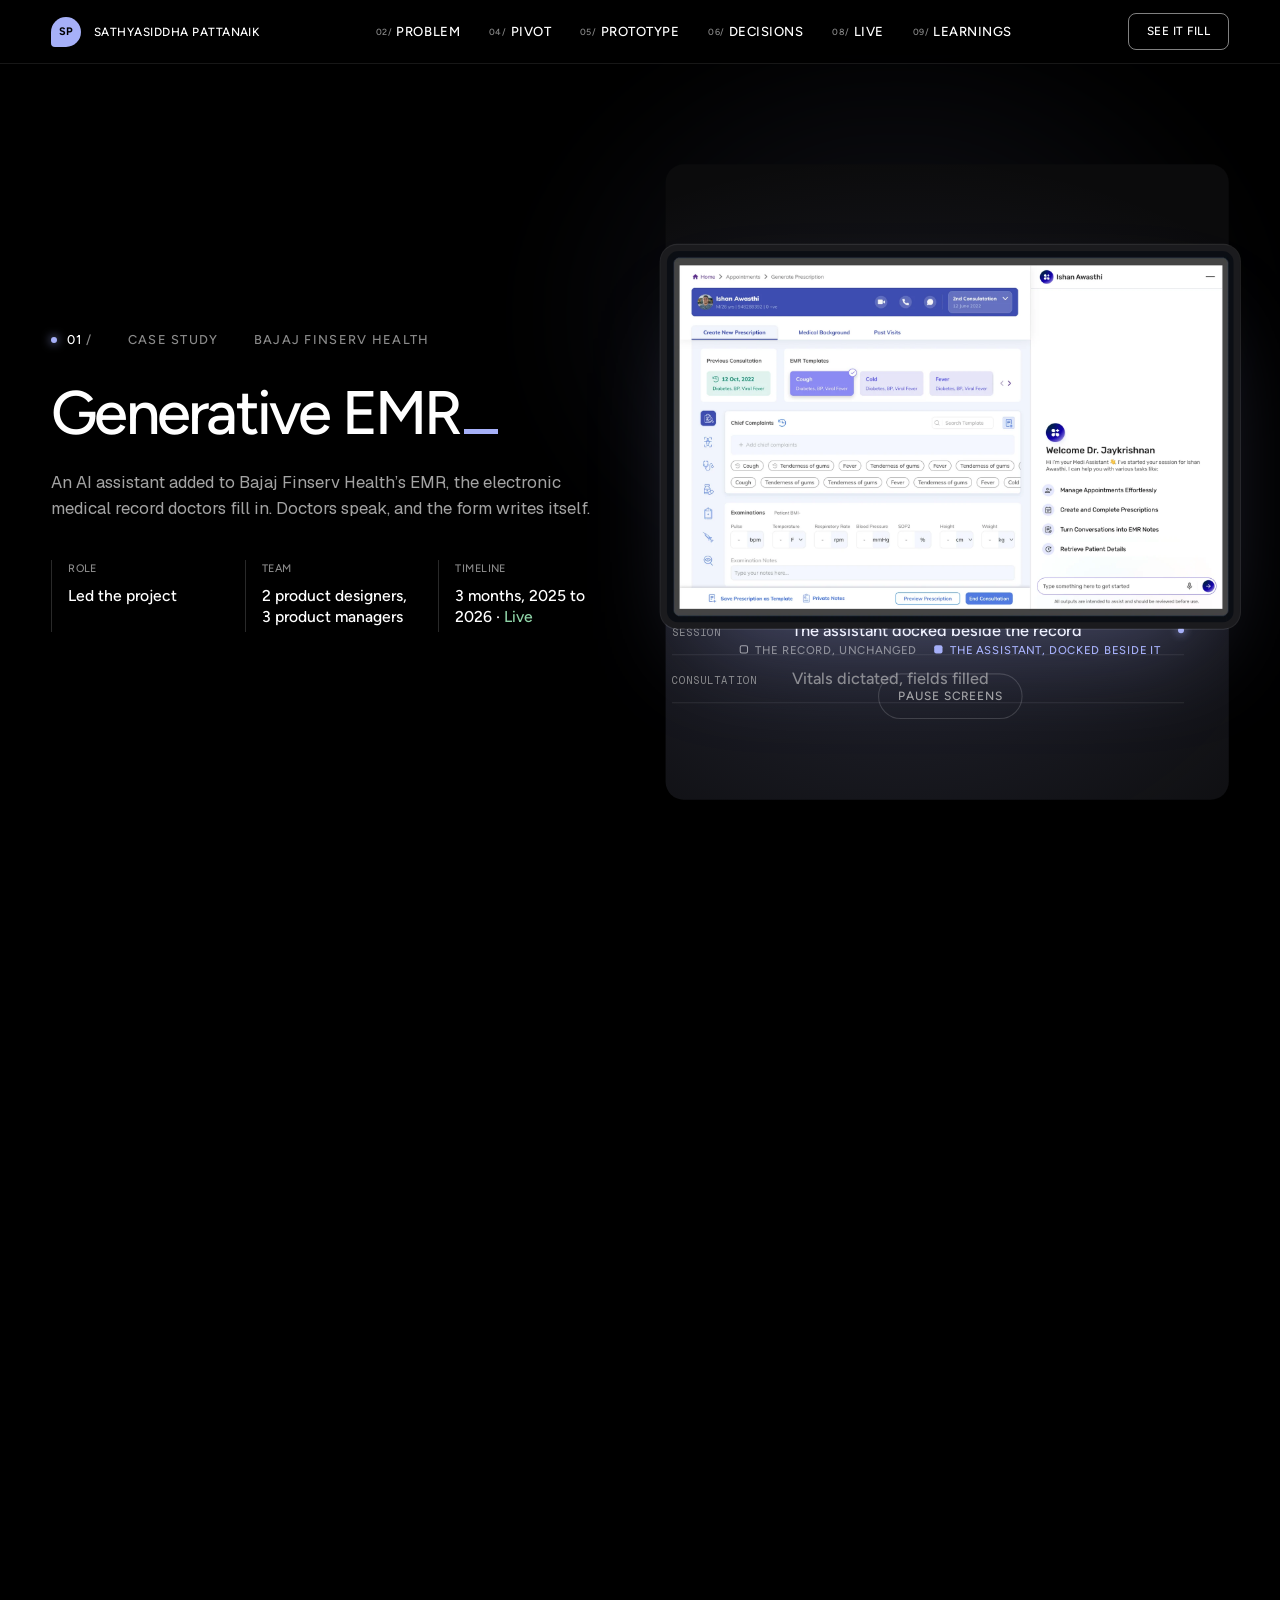
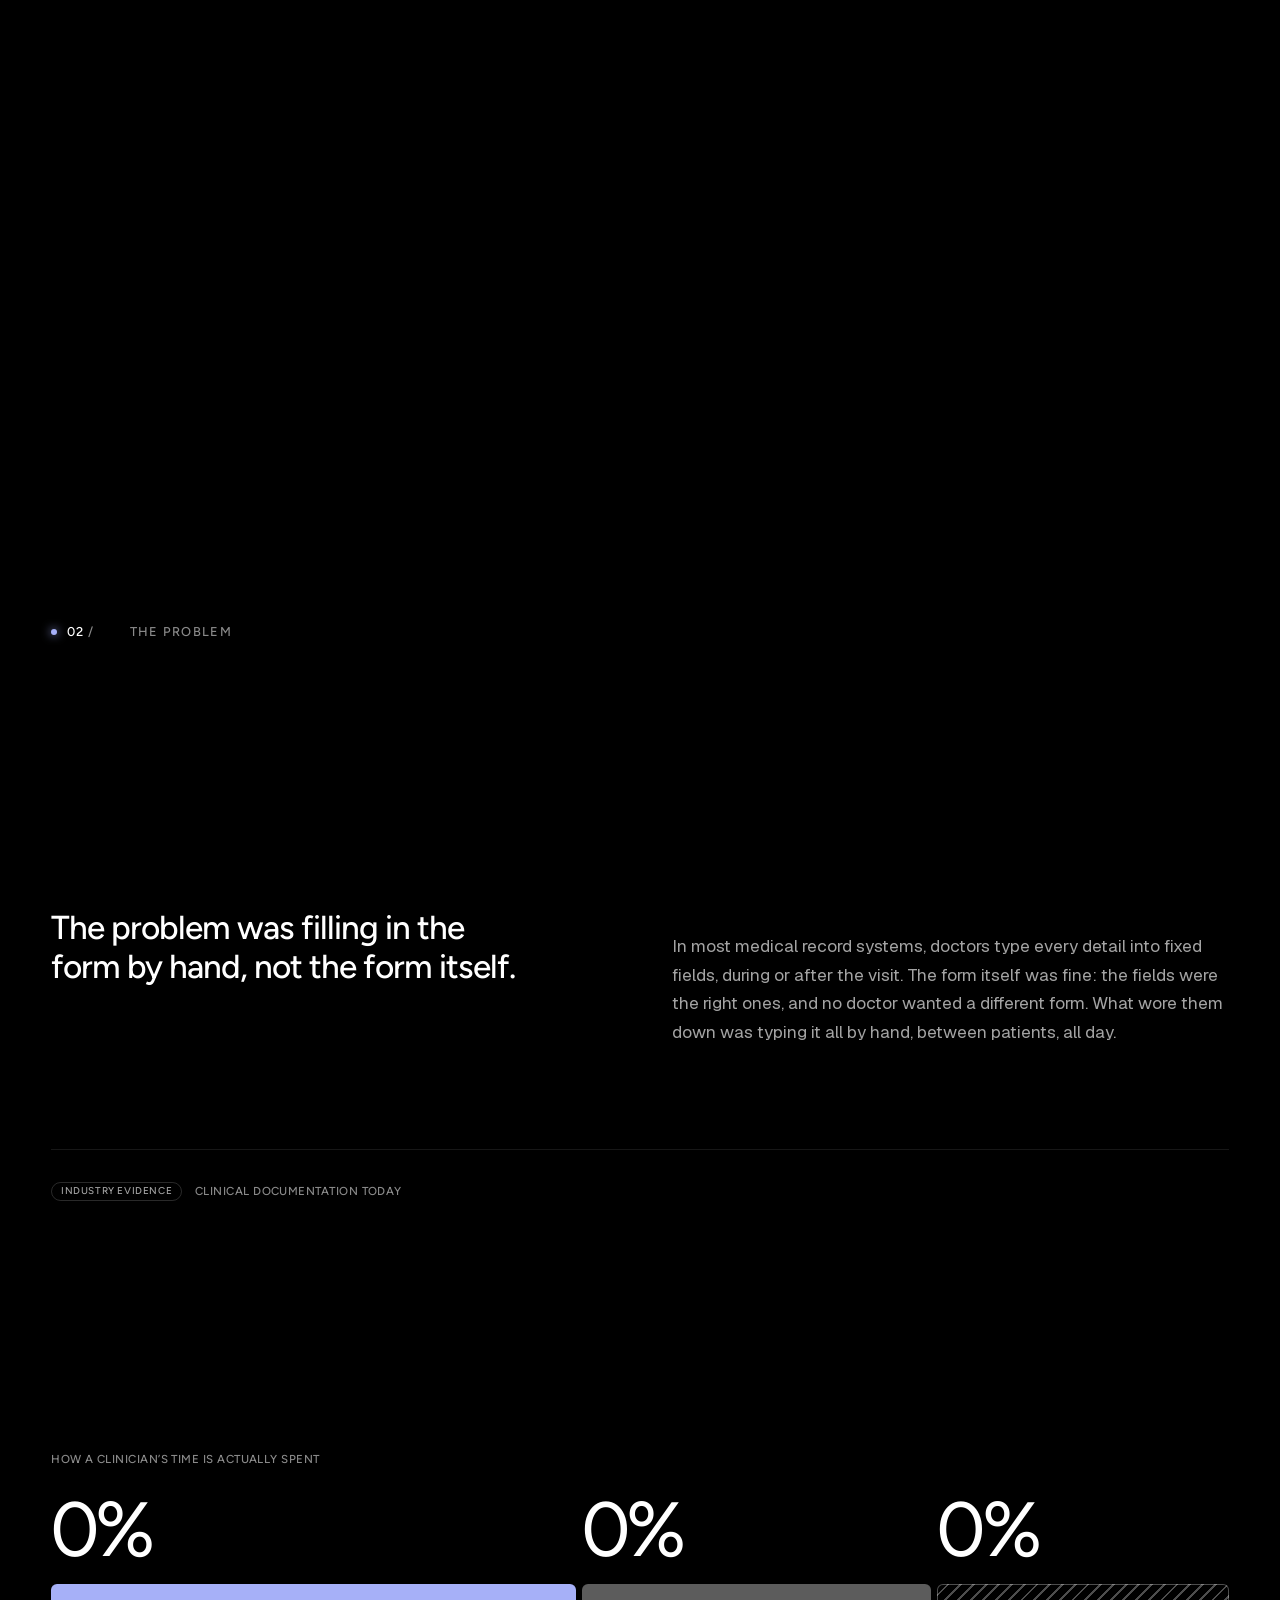
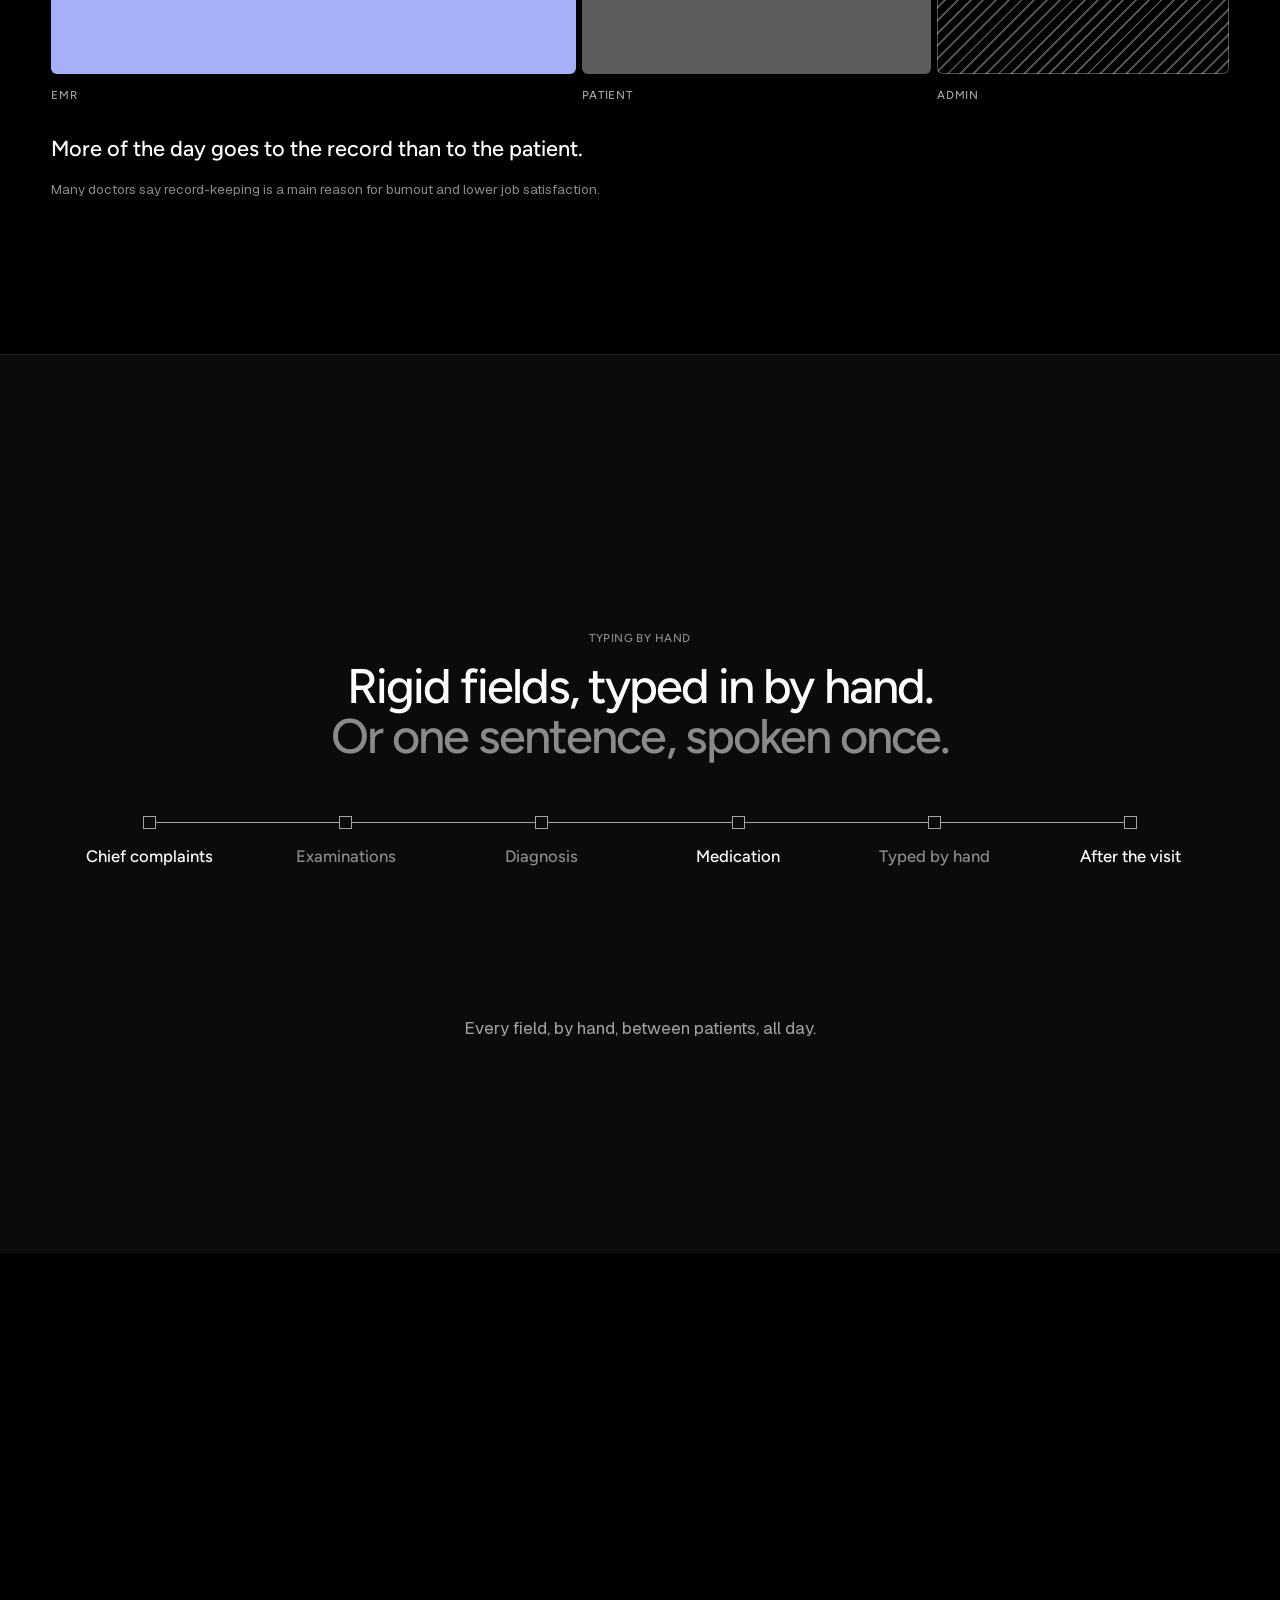
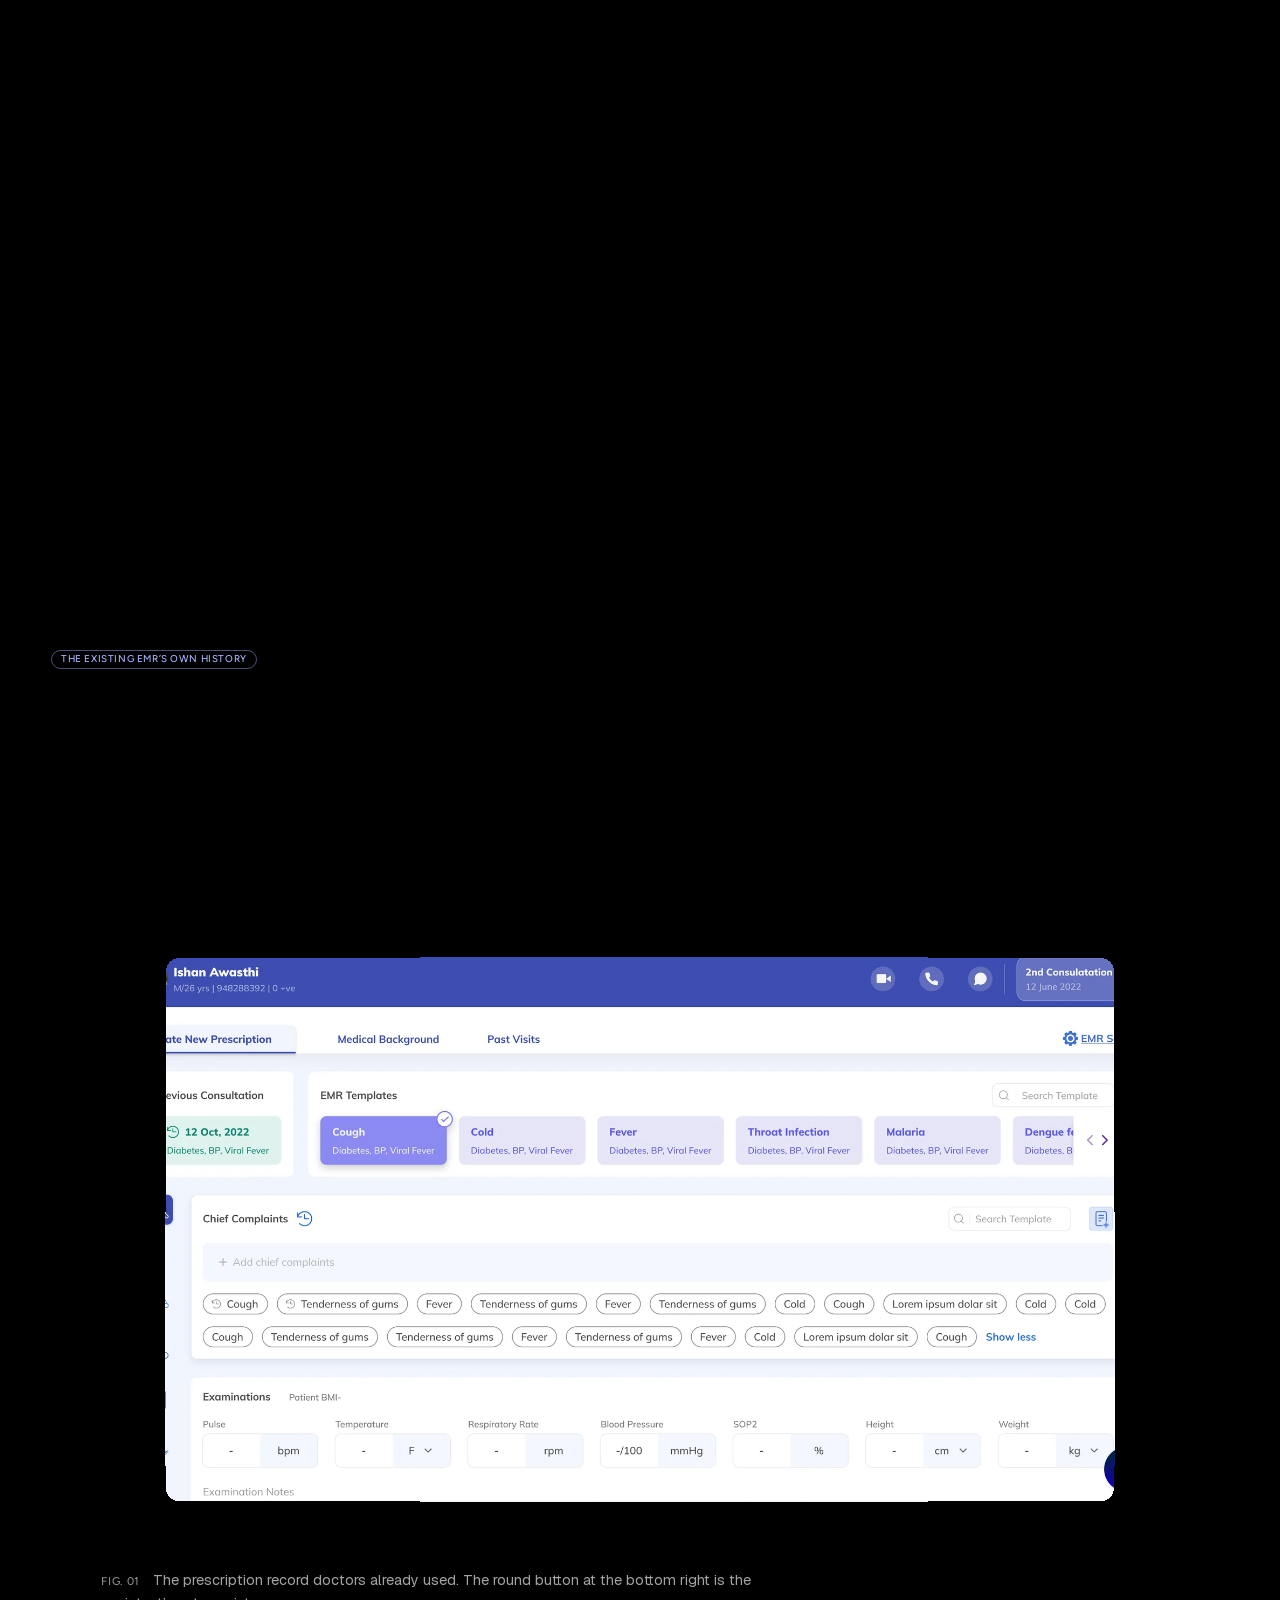
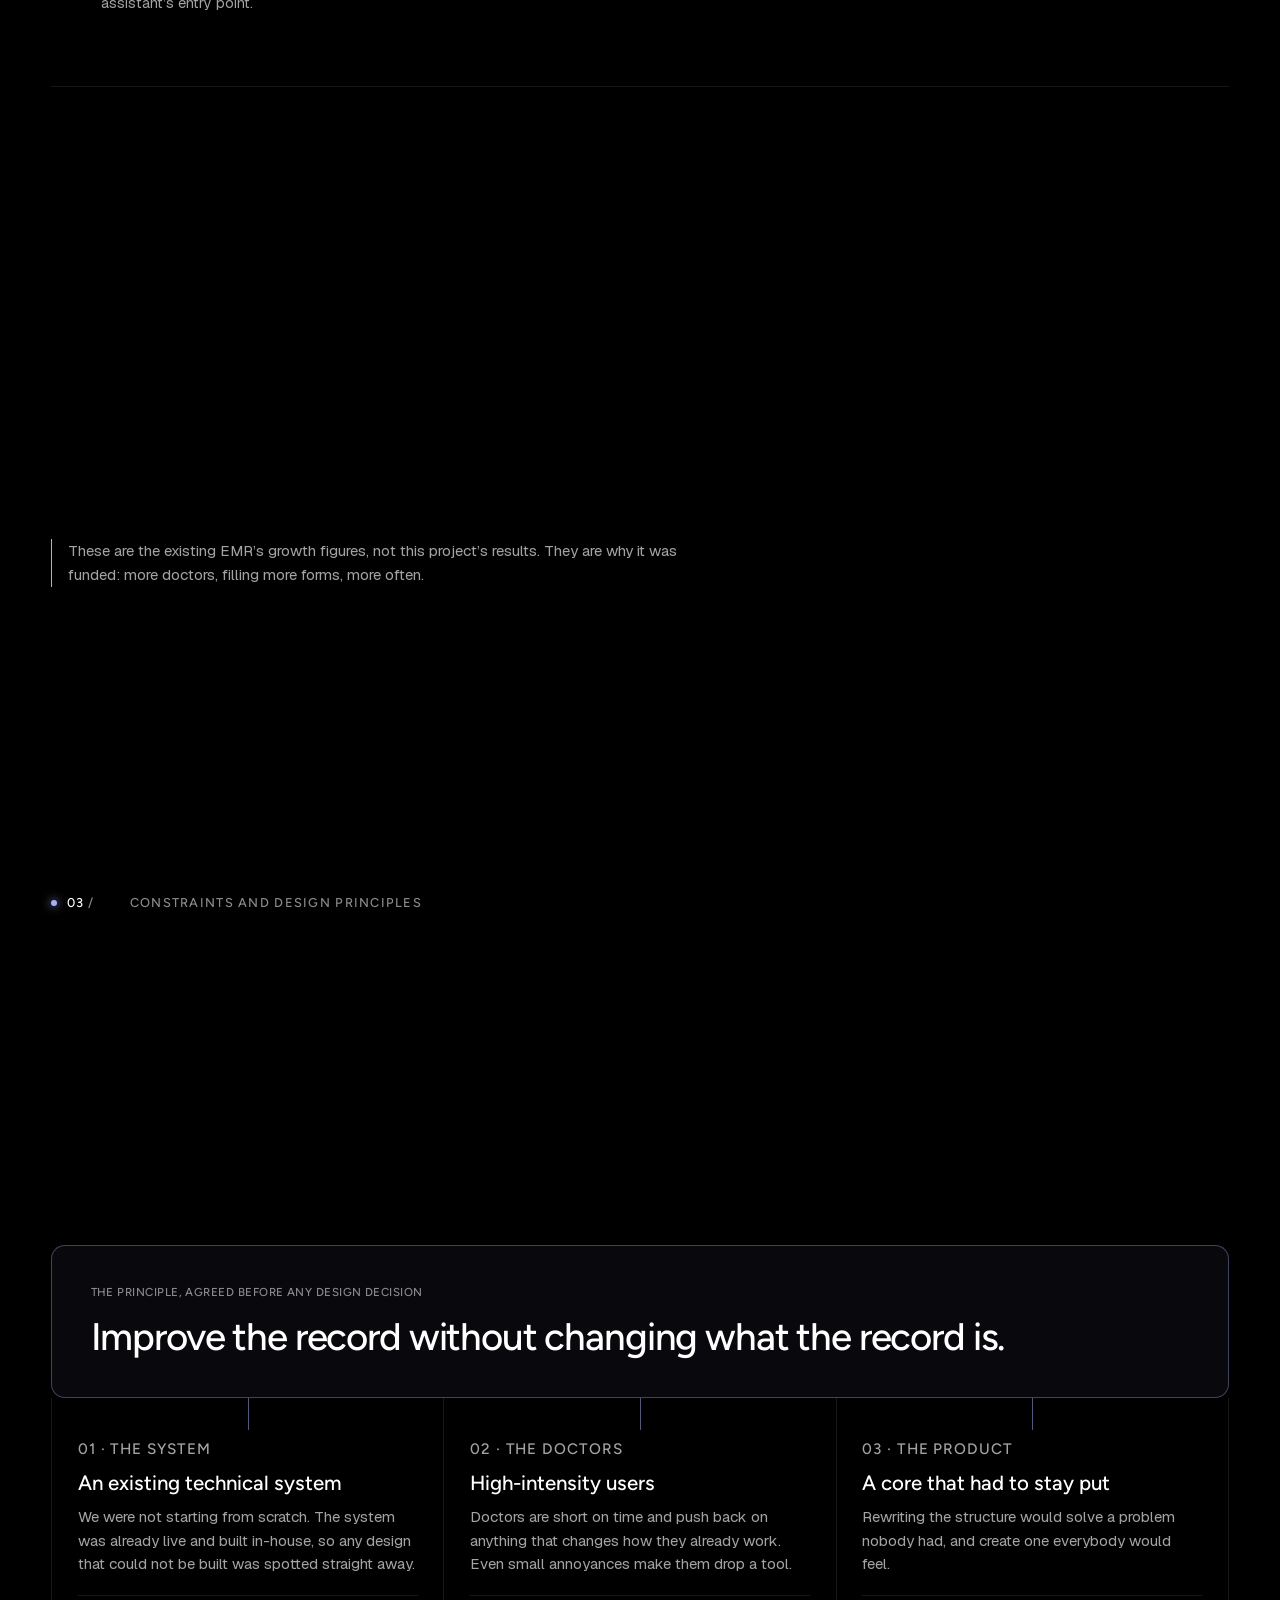
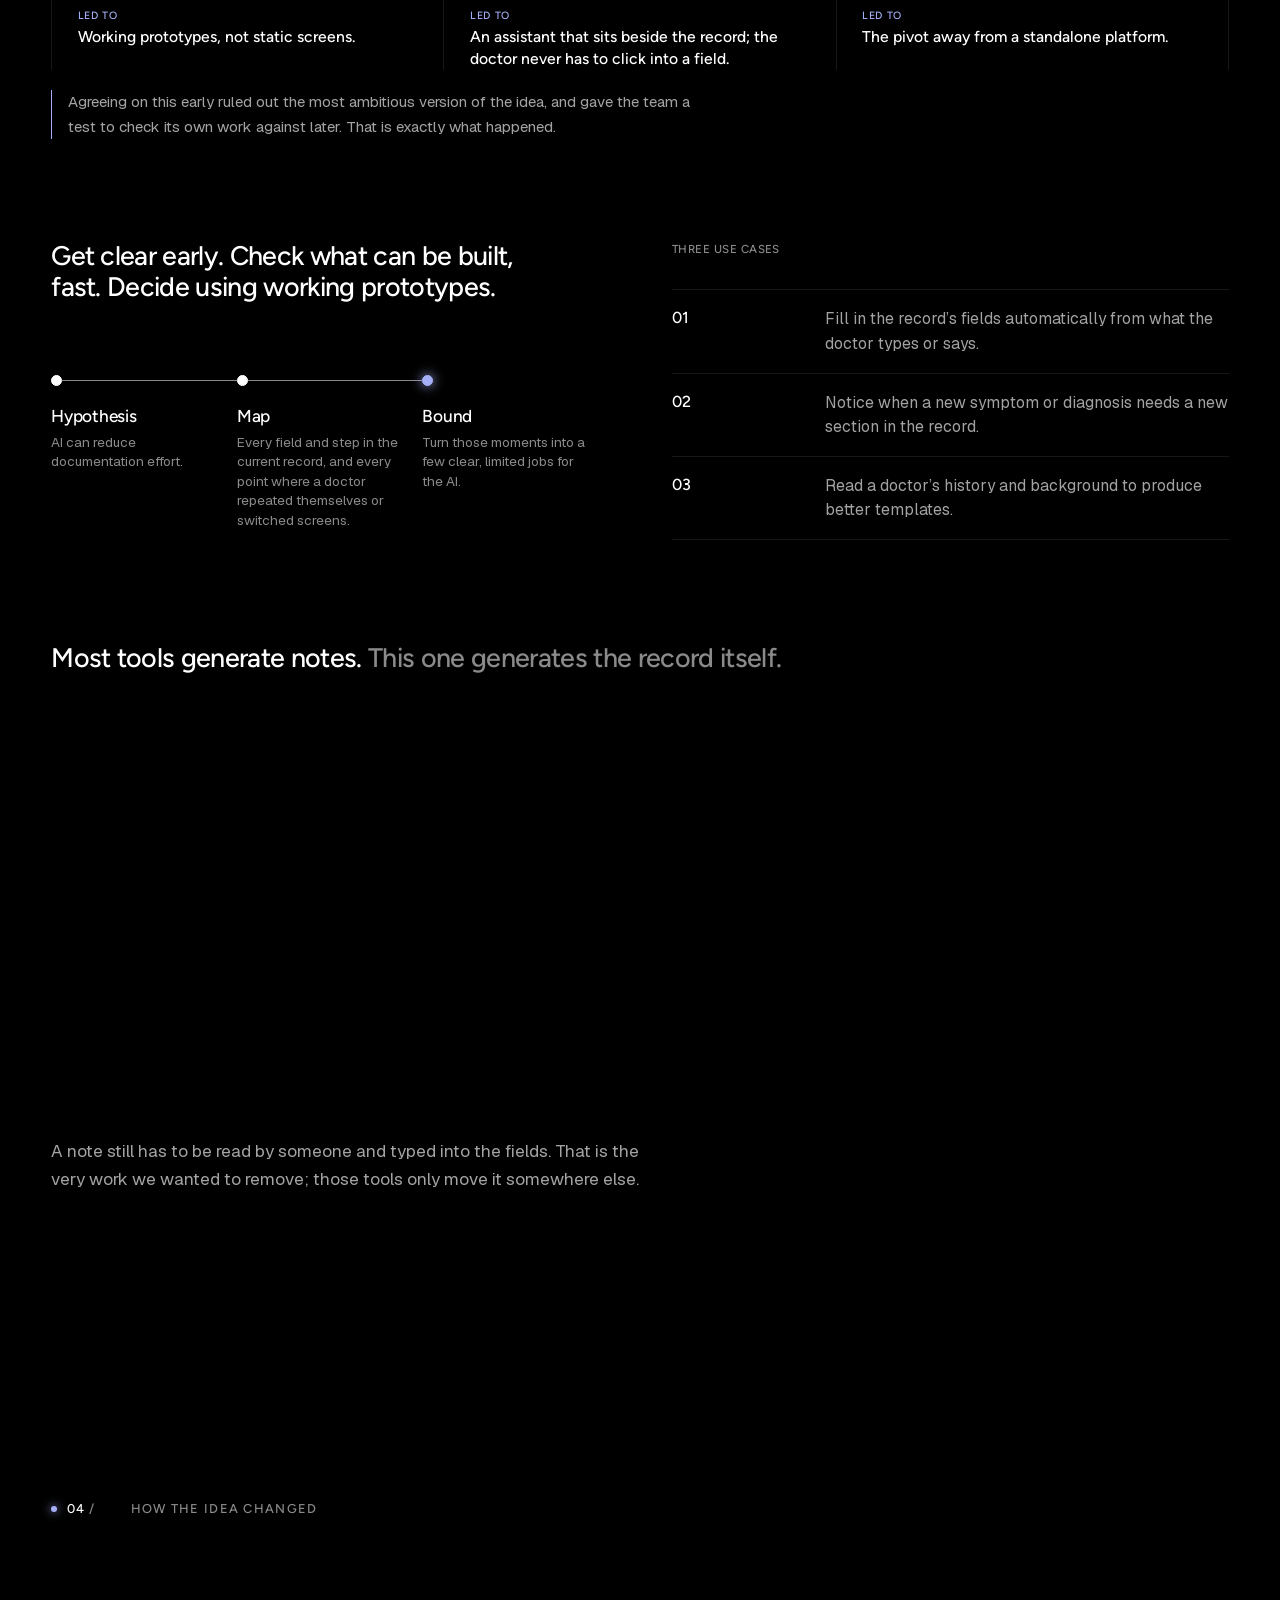
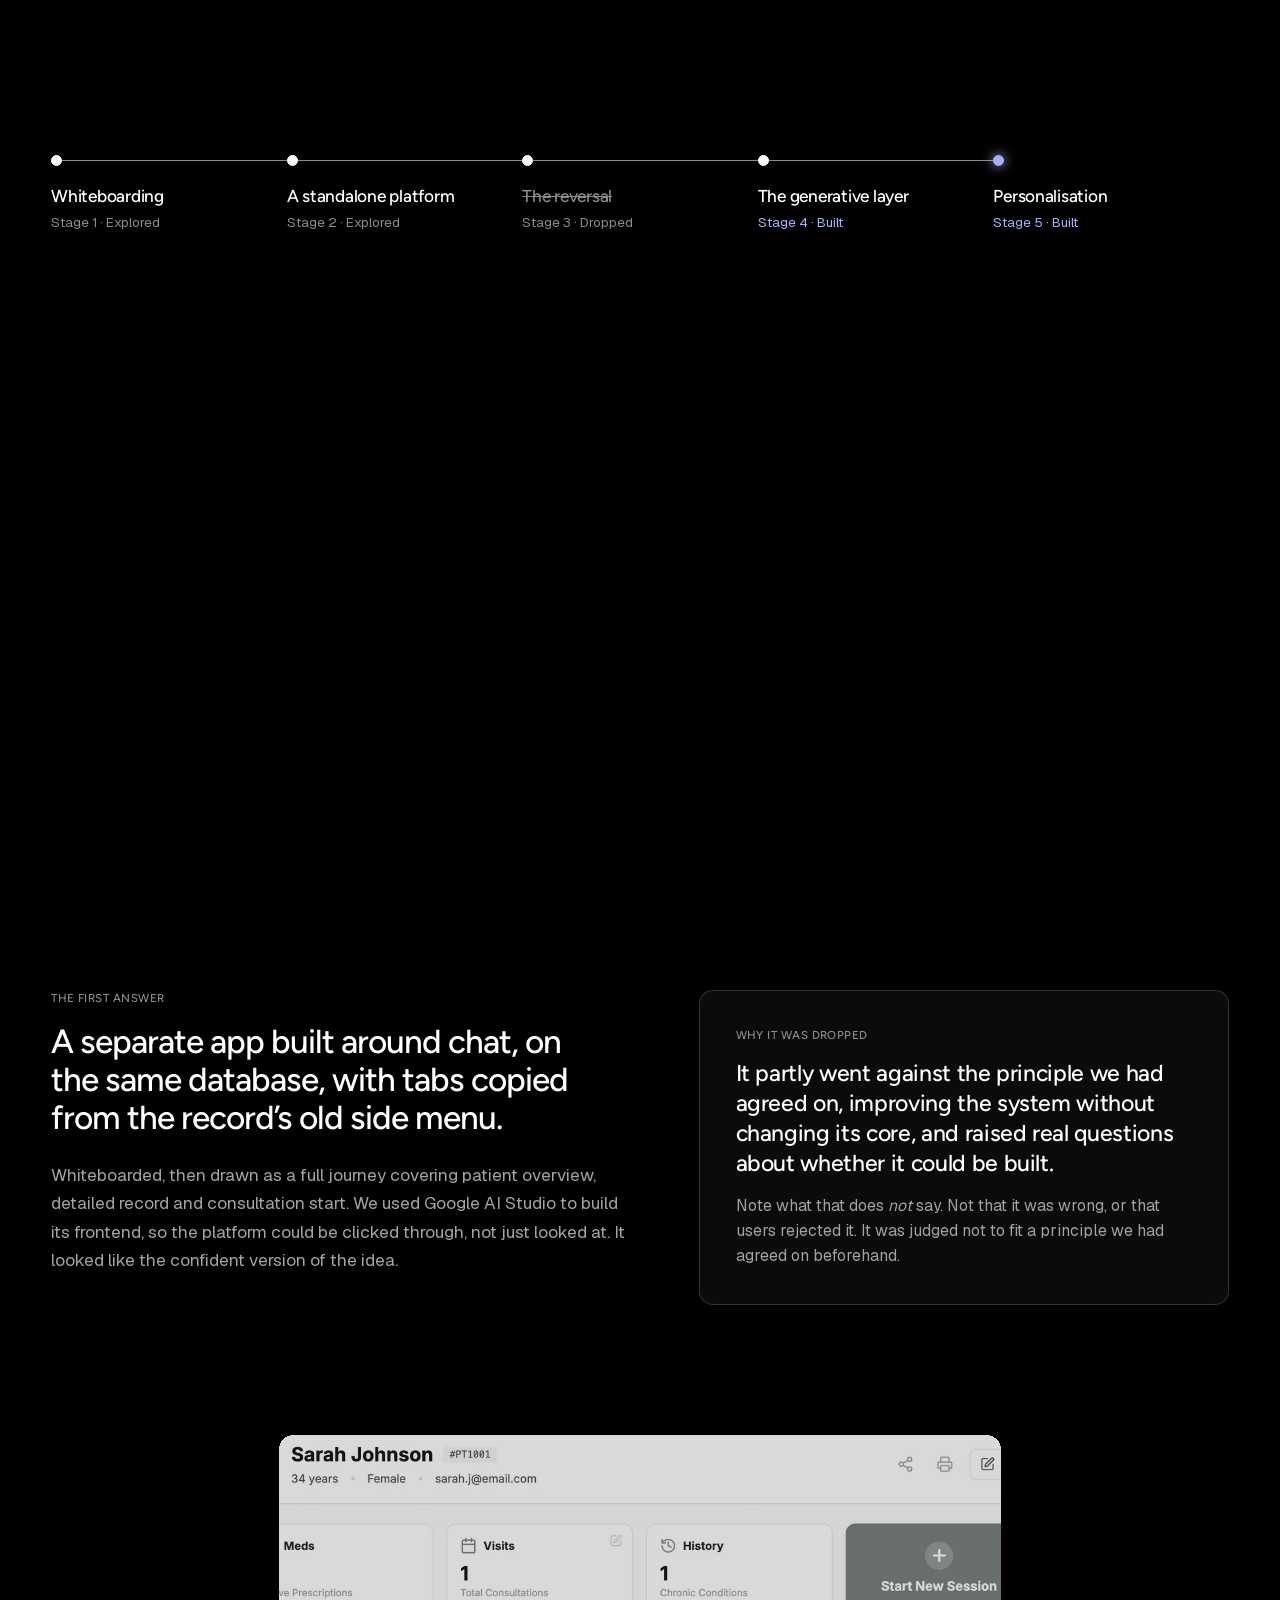
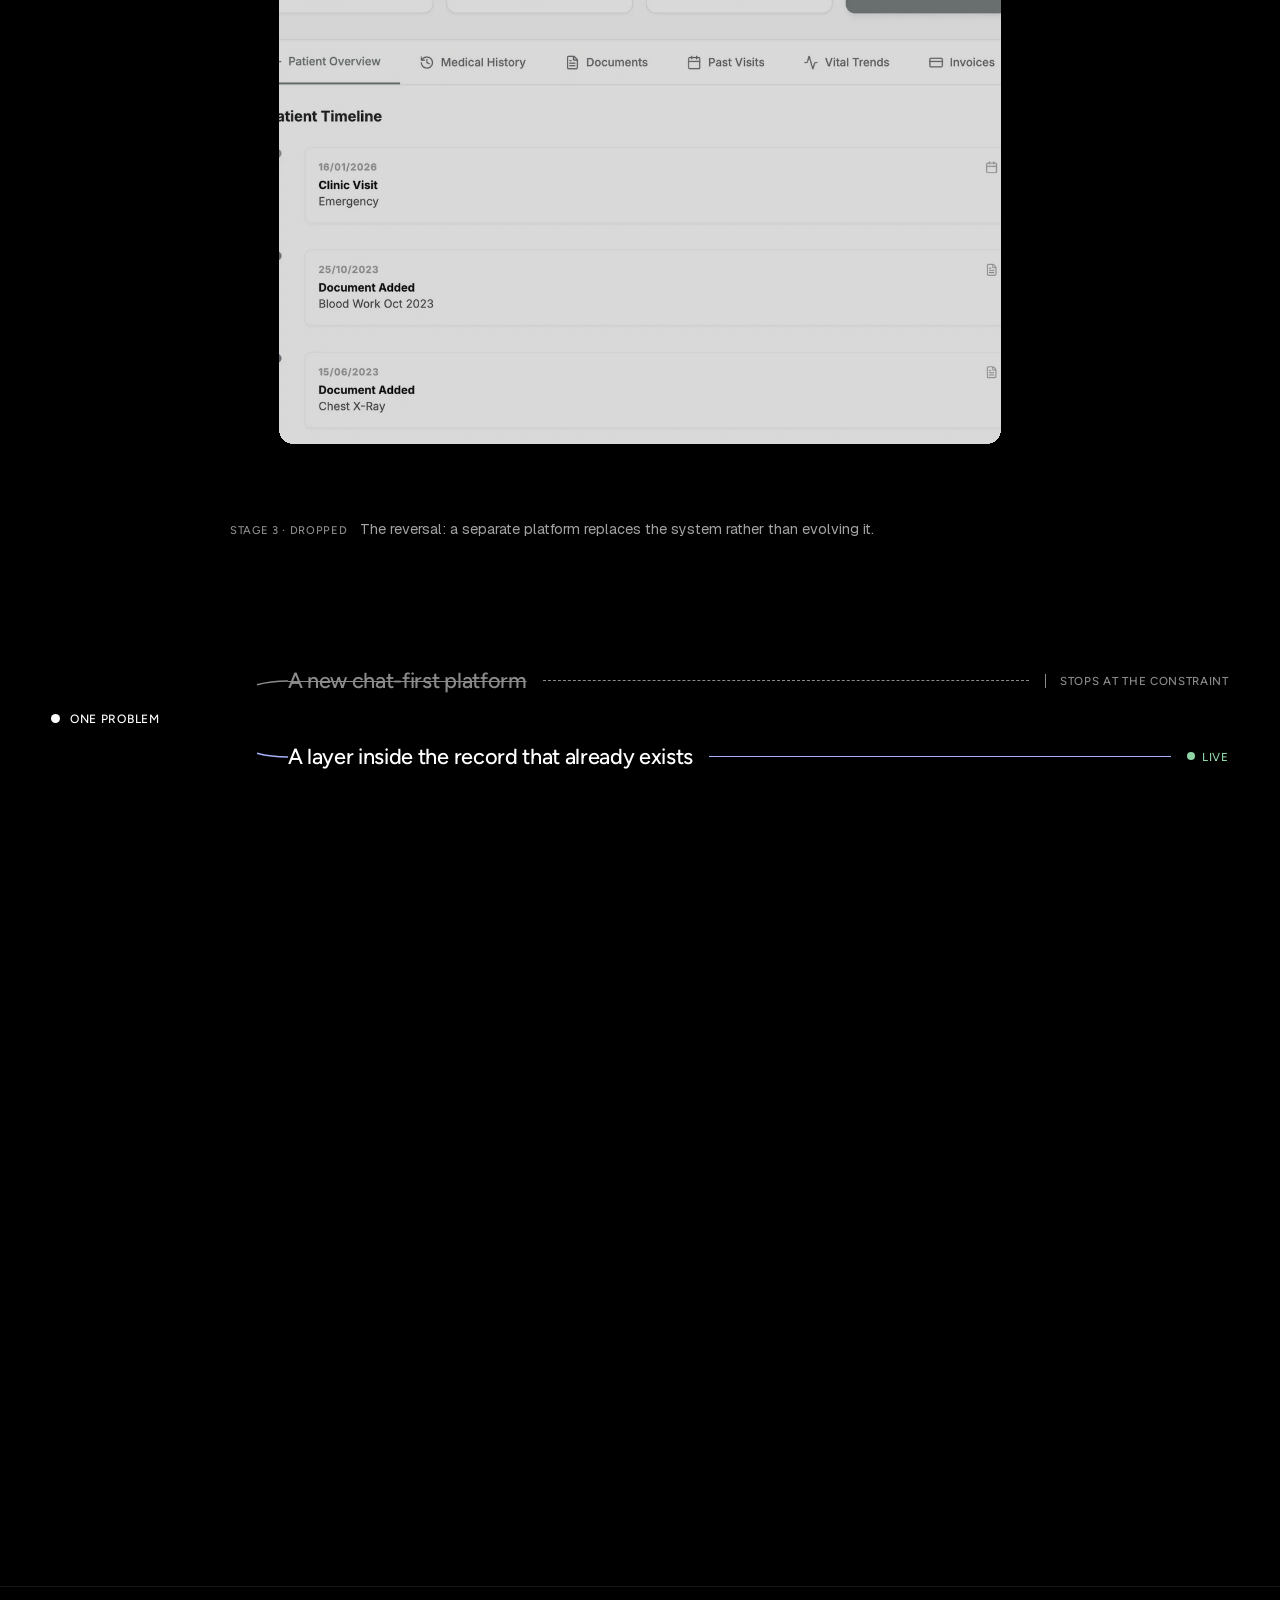
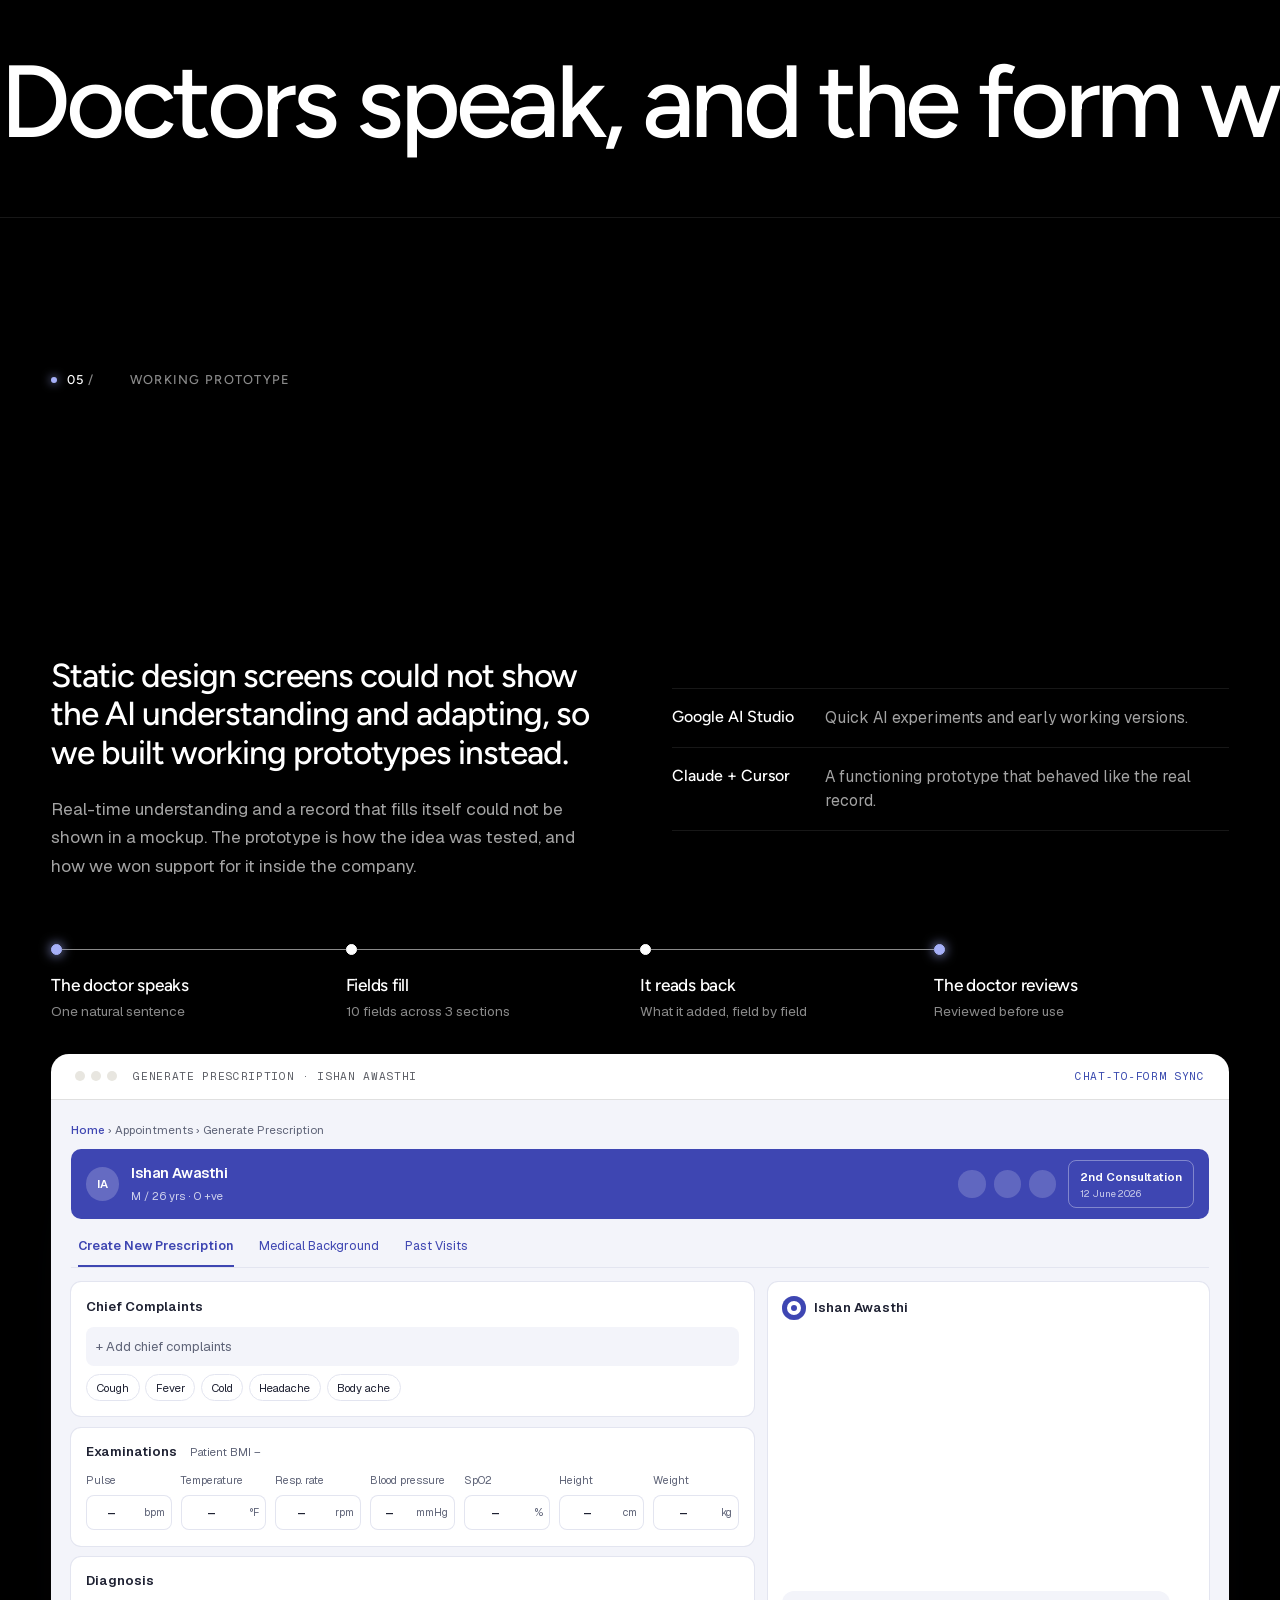
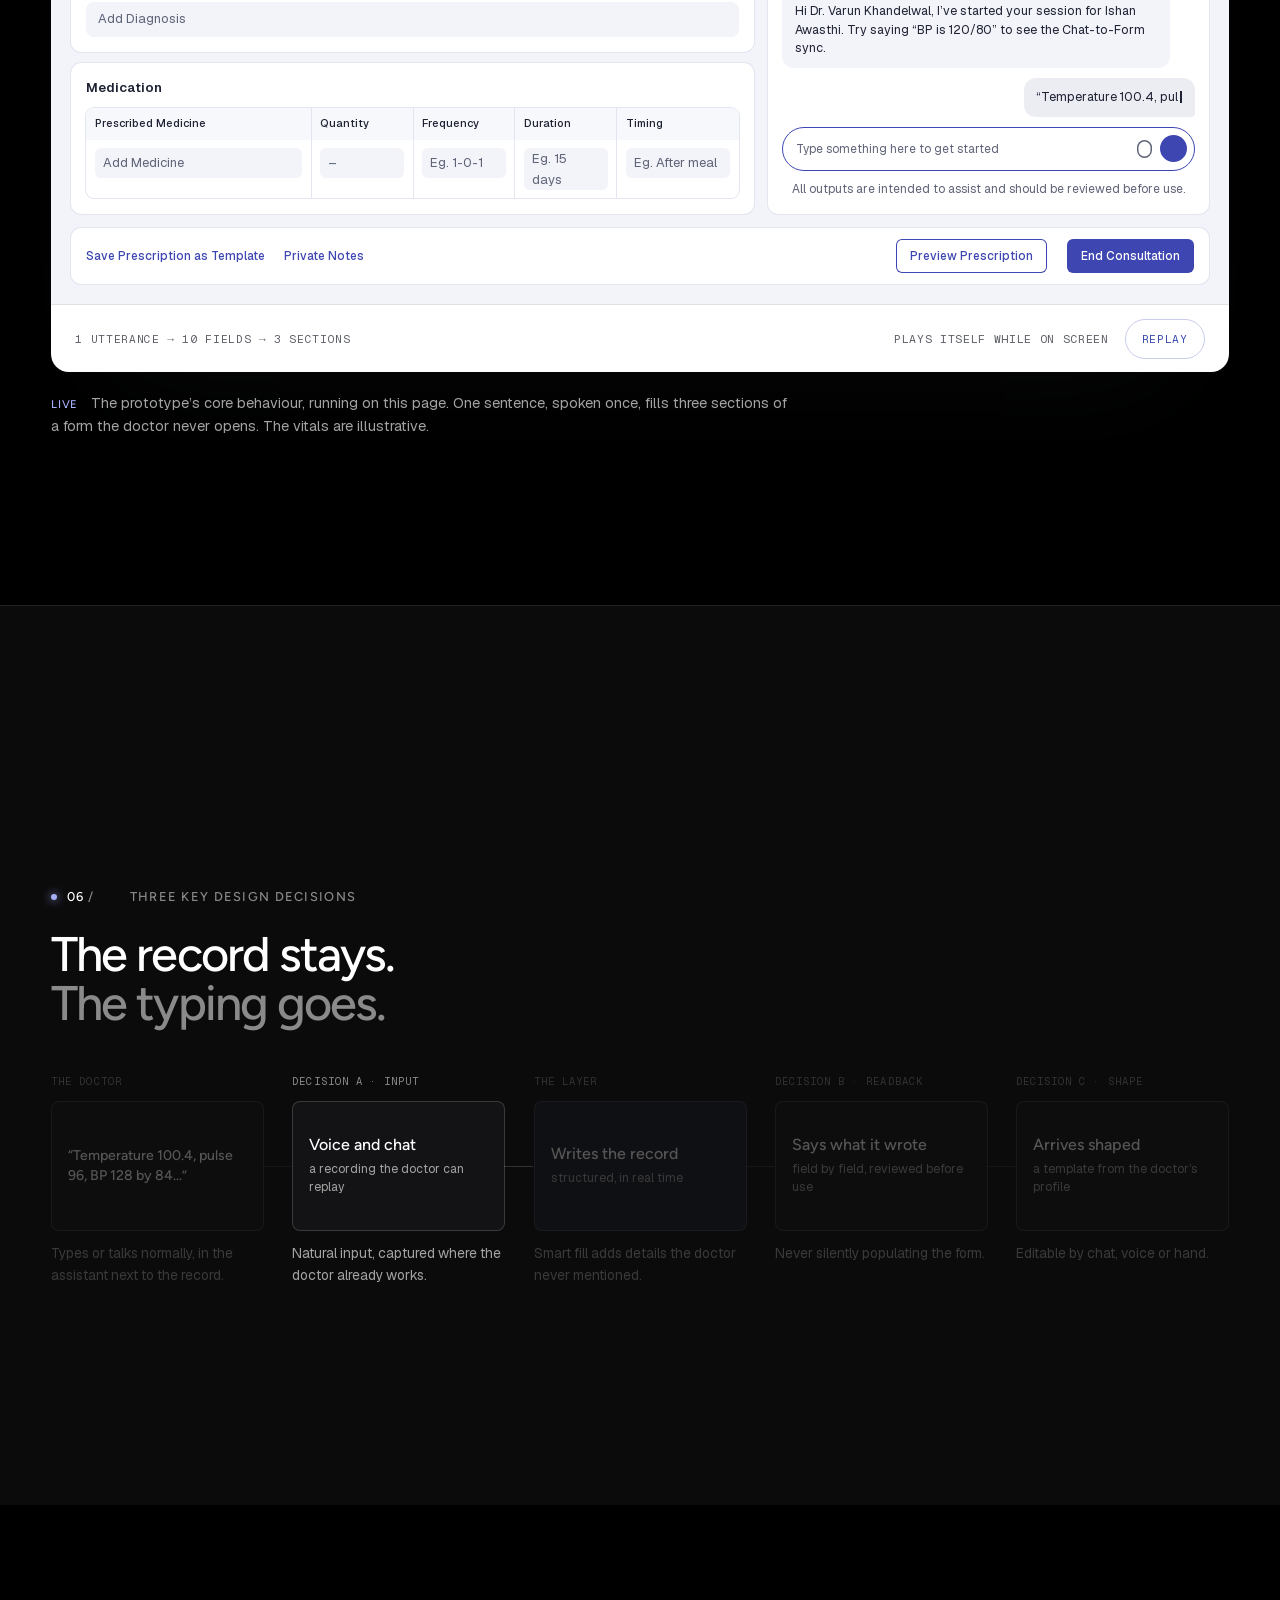
==== commit 1779c01f: "UI/UX audit fixes: contrast, reduced motion, chapters menu, demo on phones Lighter grey token, skip " ====
--- a/index.html
+++ b/index.html
@@ -16,12 +16,12 @@
 <script>document.documentElement.classList.add('js');</script>
 </head>
 <body>
-<a class="skip" href="#built">Skip to the case study</a>
+<a class="skip" href="#problem">Skip to the case study</a>
 
 <header class="bar" aria-label="Case study">
-  <a class="bar-id" href="https://uxsiddha.github.io/home"><b>SP</b><span>Sathyasiddha Pattanaik</span></a>
+  <a class="bar-id" href="https://uxsiddha.github.io/home" aria-label="Sathyasiddha Pattanaik, portfolio home"><b>SP</b><span>Sathyasiddha Pattanaik</span></a>
   <nav class="bar-nav" aria-label="Chapters">
-    <a class="slink" href="#problem"><sup>01/</sup>Problem</a><a class="slink" href="#evolution"><sup>02/</sup>Pivot</a><a class="slink" href="#prototype"><sup>03/</sup>Prototype</a><a class="slink" href="#decisions"><sup>04/</sup>Decisions</a><a class="slink" href="#live"><sup>05/</sup>Live</a><a class="slink" href="#learnings"><sup>06/</sup>Learnings</a>
+    <a class="slink" href="#problem"><sup>02/</sup>Problem</a><a class="slink" href="#evolution"><sup>04/</sup>Pivot</a><a class="slink" href="#prototype"><sup>05/</sup>Prototype</a><a class="slink" href="#decisions"><sup>06/</sup>Decisions</a><a class="slink" href="#live"><sup>08/</sup>Live</a><a class="slink" href="#learnings"><sup>09/</sup>Learnings</a>
   </nav>
   <a class="btn btn-solid" href="#prototype">See it fill</a>
   <span class="bar-progress" aria-hidden="true"><i></i></span>
@@ -216,8 +216,8 @@
     </ol>
   </div>
   <div class="screens stages" data-still>
-    <figure class="scr"><img src="public/screens/web/stage-1-whiteboard.webp" srcset="public/screens/web/stage-1-whiteboard.webp 640w, public/screens/web/stage-1-whiteboard-lg.webp 960w" sizes="(max-width: 900px) 100vw, 580px" width="640" height="480" alt="A whiteboard covered in hand-drawn wireframes: chat, patient list, calendar, settings." loading="lazy" decoding="async"><figcaption><span>Stage 1 &middot; Explored</span><b>Whiteboarding</b>Chat as the entry point, carrying over the navigation doctors already knew.</figcaption></figure>
-    <figure class="scr"><img src="public/screens/web/stage-2-platform.webp" srcset="public/screens/web/stage-2-platform.webp 640w, public/screens/web/stage-2-platform-lg.webp 1400w" sizes="(max-width: 900px) 100vw, 580px" width="640" height="480" alt="The standalone platform's patient overview: vitals, medications, history and allergies as cards above a Start Consultation button." loading="lazy" decoding="async"><figcaption><span>Stage 2 &middot; Explored</span><b>A standalone platform</b>Patient overview, detailed record, consultation start. Its frontend was built with Google AI Studio. The version that demoed best.</figcaption></figure>
+    <figure class="scr"><img src="public/screens/web/stage-1-whiteboard.webp" srcset="public/screens/web/stage-1-whiteboard.webp 640w, public/screens/web/stage-1-whiteboard-2x.webp 960w" sizes="(max-width: 900px) 100vw, 580px" width="640" height="480" alt="A whiteboard covered in hand-drawn wireframes: chat, patient list, calendar, settings." loading="lazy" decoding="async"><figcaption><span>Stage 1 &middot; Explored</span><b>Whiteboarding</b>Chat as the entry point, carrying over the navigation doctors already knew.</figcaption></figure>
+    <figure class="scr"><img src="public/screens/web/stage-2-platform.webp" srcset="public/screens/web/stage-2-platform.webp 640w, public/screens/web/stage-2-platform-2x.webp 1280w" sizes="(max-width: 900px) 100vw, 580px" width="640" height="480" alt="The standalone platform's patient overview: vitals, medications, history and allergies as cards above a Start Consultation button." loading="lazy" decoding="async"><figcaption><span>Stage 2 &middot; Explored</span><b>A standalone platform</b>Patient overview, detailed record, consultation start. Its frontend was built with Google AI Studio. The version that demoed best.</figcaption></figure>
   </div>
   <div class="wrap">
     <div class="pivot-why">
@@ -247,7 +247,7 @@
   </div>
   <div class="screens stages stages-2" data-still>
     <figure class="scr is-built"><img src="public/screens/web/stage-4-layer.webp" width="640" height="480" alt="The existing prescription screen with the assistant docked at the right." loading="lazy" decoding="async"><figcaption><span>Stage 4 &middot; Built</span><b>The generative layer</b>Talking or typing fills the form; smart fill also adds details the doctor didn&rsquo;t mention.</figcaption></figure>
-    <figure class="scr is-built"><img src="public/screens/web/stage-5-personal.webp" srcset="public/screens/web/stage-5-personal.webp 640w, public/screens/web/stage-5-personal-lg.webp 2000w" sizes="(max-width: 900px) 100vw, 580px" width="640" height="480" alt="A generated cardiology template: cardiac risk profile and ejection fraction blocks, with the assistant explaining what it pre-configured." loading="lazy" decoding="async"><figcaption><span>Stage 5 &middot; Built</span><b>Personalisation</b>Onboarding reads the doctor&rsquo;s background and generates an editable template.</figcaption></figure>
+    <figure class="scr is-built"><img src="public/screens/web/stage-5-personal.webp" srcset="public/screens/web/stage-5-personal.webp 640w, public/screens/web/stage-5-personal-2x.webp 1280w" sizes="(max-width: 900px) 100vw, 580px" width="640" height="480" alt="A generated cardiology template: cardiac risk profile and ejection fraction blocks, with the assistant explaining what it pre-configured." loading="lazy" decoding="async"><figcaption><span>Stage 5 &middot; Built</span><b>Personalisation</b>Onboarding reads the doctor&rsquo;s background and generates an editable template.</figcaption></figure>
   </div>
 </section>
 
--- a/kit.css
+++ b/kit.css
@@ -8,7 +8,7 @@
    ========================================================================= */
 :root {
   --bg: #000000; --bg-2: #0B0B0C; --bg-3: #131315; --bg-4: #1B1B1E;
-  --fg: #FFFFFF; --fg-2: #A3A3A3; --fg-3: #6B6B6B;
+  --fg: #FFFFFF; --fg-2: #A3A3A3; --fg-3: #8A8A8A;
   --line: rgba(255, 255, 255, 0.09); --line-2: rgba(255, 255, 255, 0.16);
   --accent-rgb: 255, 122, 26;
   --accent: rgb(var(--accent-rgb)); --accent-2: #FFA866; --accent-soft: rgba(var(--accent-rgb), 0.10);
@@ -75,6 +75,19 @@
 .bar-progress { position: absolute; left: 0; right: 0; bottom: -1px; height: 1px; }
 .bar-progress i { display: block; height: 100%; background: var(--signal); transform-origin: left; transform: scaleX(0); }
 @media (max-width: 1080px) { .bar-nav { display: none; } .bar .btn { margin-left: auto; } .bar-id span { display: none; } }
+/* the Chapters menu, below 1080px (chapterMenu in the page script) */
+.bar-menu { display: none; }
+@media (max-width: 1080px) {
+  .bar { gap: 0.75rem; }
+  .bar-menu { display: inline-flex; align-items: center; min-height: 2.5rem; margin-left: auto; padding: 0 0.9rem; border: 1px solid rgba(255, 255, 255, 0.5); border-radius: var(--r); background: none; color: var(--fg); font: 500 0.74rem/1 var(--display); letter-spacing: 0.04em; text-transform: uppercase; cursor: pointer; }
+  .bar-menu::after { content: ''; width: 6px; height: 6px; margin: -3px 0 0 0.55rem; border-right: 1.5px solid currentColor; border-bottom: 1.5px solid currentColor; transform: rotate(45deg); transition: transform 0.25s var(--ease); }
+  .bar-menu[aria-expanded="true"]::after { margin-top: 3px; transform: rotate(-135deg); }
+  .bar .btn { margin-left: 0; }
+  .bar-nav.is-open { display: flex; position: absolute; top: 100%; left: 0; right: 0; flex-direction: column; gap: 0; margin: 0; padding: 0.25rem var(--gutter) 1rem; background: var(--bg); border-bottom: 1px solid var(--line); }
+  .bar-nav.is-open a { display: flex; align-items: center; min-height: 3rem; border-bottom: 1px solid var(--line); text-decoration: none; }
+  .bar-nav.is-open a:last-child { border-bottom: 0; }
+}
+@media (max-width: 420px) { .bar .btn { padding-inline: 0.75rem; } }
 
 .sec { padding-block: clamp(6rem, 12vw, 11rem); }
 
@@ -146,8 +159,17 @@
 .story-stick .phone { z-index: 2; transition: transform 0.7s var(--ease), opacity 0.6s var(--ease); }
 .story-src { max-width: 22rem; margin: 1.2rem 0 0; font: 400 0.68rem/1.5 var(--mono); letter-spacing: 0.04em; text-align: center; color: var(--fg-3); }
 .story-steps { list-style: none; margin: 0; padding: 0; }
-.story-steps li { display: flex; flex-direction: column; justify-content: center; min-height: 72svh; padding-left: 1.5rem; border-left: 1px solid var(--line); opacity: 0.3; transition: opacity 0.6s var(--ease), border-color 0.6s var(--ease); }
-.story-steps li.is-on { opacity: 1; border-left-color: var(--accent); }
+.story-steps li { display: flex; flex-direction: column; justify-content: center; min-height: 72svh; padding-left: 1.5rem; border-left: 1px solid var(--line); transition: border-color 0.6s var(--ease); }
+.story-steps li.is-on { border-left-color: var(--accent); }
+/* a step not being read dims by colour, not opacity, so its text stays legible */
+.story-steps li h3, .story-steps li p:not(.st-k) { transition: color 0.6s var(--ease); }
+.story-steps li:not(.is-on) h3, .story-steps li:not(.is-on) p:not(.st-k) { color: var(--fg-3); }
+/* each step's own screen, shown inline when the story is not pinned (kit.js) */
+.st-media { display: none; }
+/* Pause / Play for a demo that plays itself (kit.js autoplay) */
+.ap-toggle { margin-top: 1rem; min-height: 2.75rem; padding: 0 1.1rem; border: 1px solid var(--line-2); border-radius: 999px; background: transparent; color: var(--fg-2); font: 500 0.72rem var(--display); letter-spacing: 0.06em; text-transform: uppercase; cursor: pointer; transition: color 0.2s, border-color 0.2s; }
+.ap-toggle:hover { color: var(--fg); border-color: var(--fg-3); }
+.st-media figcaption { margin-top: 0.8rem; font: 500 0.7rem/1.4 var(--display); letter-spacing: 0.06em; text-transform: uppercase; color: var(--fg-3); }
 .st-k { margin: 0 0 0.9rem; font: 400 0.72rem var(--mono); letter-spacing: 0.1em; text-transform: uppercase; color: var(--fg-3); }
 .story-steps h3 { margin: 0; font: 500 clamp(1.8rem, 3vw, 2.7rem)/1.06 var(--display); letter-spacing: -0.03em; color: var(--fg); }
 .story-steps p:not(.st-k) { max-width: 32rem; margin: 1rem 0 0; font-size: 1.05rem; line-height: 1.65; color: var(--fg-2); }
@@ -268,6 +290,9 @@
 .foot-links { display: flex; gap: 1.5rem; padding-left: 1rem; border-left: 1px solid var(--fg-2); }
 .foot-links a { color: var(--fg-2); }
 .foot-links a:hover { color: var(--fg); }
+/* touch targets: 44px on a phone for the bar's links and the footer's */
+.foot-links a { display: inline-block; padding-block: 0.75rem; }
+@media (max-width: 900px) { .bar .btn, .bar-menu { min-height: 2.75rem; } .bar-id { padding-block: 7px; } }
 
 /* ============================================================= black edition details */
 .label, .kicker, .cols dt, .bar-id, .bar-nav a, .btn, .st-k, .scr figcaption span, .foot-in, .phone-cap, .tools dt { font-family: var(--display) !important; font-weight: 500 !important; letter-spacing: 0.04em !important; }
@@ -291,6 +316,7 @@
 /* the scrolling band */
 .band { overflow: hidden; padding-block: clamp(2rem, 5vw, 4rem); border-block: 1px solid var(--line); }
 .band-track { display: flex; align-items: center; gap: clamp(1.5rem, 3vw, 3rem); width: max-content; animation: band 38s linear infinite; }
+.band:hover .band-track { animation-play-state: paused; }
 .band span { font: 500 clamp(3rem, 8vw, 7.5rem)/1 var(--display); letter-spacing: -0.045em; color: var(--fg); white-space: nowrap; }
 .band i { flex: none; width: clamp(1.6rem, 4vw, 3.6rem); aspect-ratio: 1; border: 1px solid var(--fg-3); border-radius: 50%; background: repeating-linear-gradient(0deg, transparent 0 6px, rgba(255,255,255,0.18) 6px 7px), repeating-linear-gradient(90deg, transparent 0 6px, rgba(255,255,255,0.18) 6px 7px); }
 @keyframes band { to { transform: translateX(-50%); } }
@@ -324,7 +350,7 @@
 /* wide product shots and pairs */
 .shot { margin: clamp(3rem, 6vw, 4.5rem) auto 0; max-width: 1180px; padding-inline: var(--gutter); }
 .shot img { width: 100%; border-radius: 14px; box-shadow: 0 0 0 1px var(--line-2), 0 50px 100px -50px rgba(var(--accent-rgb), 0.3); }
-.shot figcaption, .cap { margin-top: 1rem; max-width: 46rem; font-size: 0.9rem; line-height: 1.55; color: var(--fg-2); }
+.shot figcaption, .cap { margin-top: 1rem; max-width: 65ch; font-size: 0.9rem; line-height: 1.55; color: var(--fg-2); }
 .cap span, .shot figcaption span { margin-right: 0.8rem; font: 500 0.7rem var(--display); letter-spacing: 0.06em; text-transform: uppercase; color: var(--fg-3); }
 .pair2 { display: grid; grid-template-columns: 1fr 1fr; gap: clamp(1rem, 2.5vw, 2rem); }
 .pair2 img { width: 100%; border-radius: 14px; box-shadow: 0 0 0 1px var(--line-2); }
@@ -339,7 +365,7 @@
 .rows { margin: 2rem 0 0; padding: 0; list-style: none; border-top: 1px solid var(--line); }
 .rows > div, .rows > li { display: grid; grid-template-columns: minmax(8rem, 0.32fr) minmax(0, 1fr); gap: 1.5rem; padding: 1.05rem 0; border-bottom: 1px solid var(--line); }
 .rows dt, .rows .k { margin: 0; font: 500 1rem/1.4 var(--display); color: var(--fg); }
-.rows dd, .rows .v { margin: 0; font-size: 0.98rem; line-height: 1.55; color: var(--fg-2); }
+.rows dd, .rows .v { max-width: 65ch; margin: 0; font-size: 0.98rem; line-height: 1.55; color: var(--fg-2); }
 .rows ul { margin: 0; padding-left: 1.1rem; }
 .disc.two li { grid-template-columns: minmax(0, 0.7fr) minmax(0, 1.3fr); }
 .disc.two li > span:nth-child(2) { color: var(--fg-2); font: 400 0.98rem/1.5 var(--sans); }
@@ -412,6 +438,15 @@
 .no-pin .c-l1, .no-pin .c-n1 { position: static; opacity: 1; }
 .no-pin .c-steps::before { left: 12.5%; right: 12.5%; }
 .no-pin .sys li { opacity: 1; --f: 1; }
+/* not pinned: every step reads at full strength with its own screen, nothing cycles */
+.no-pin .story { grid-template-columns: minmax(0, 1fr); }
+.no-pin .story-side { display: none; }
+.no-pin .story-steps { max-width: 44rem; }
+.no-pin .story-steps li { min-height: 0; padding-block: 1.75rem; border-left-color: var(--line); }
+.no-pin .story-steps li h3 { color: var(--fg); }
+.no-pin .story-steps li p:not(.st-k) { color: var(--fg-2); }
+.no-pin .st-media { display: block; width: min(300px, 100%); margin: 1.5rem 0 0; }
+.no-pin .st-media > img { width: 100%; border-radius: 22px; box-shadow: 0 0 0 1px var(--line-2); }
 .no-pin .sys li .sys-node { border-color: var(--fg-2); }
 
 @media (max-width: 1100px) {
@@ -430,7 +465,7 @@
   .pb-row, .story, .phr, .trust, .ba-wrap, .sm-grid, .who, .m-row, .try-grid { grid-template-columns: 1fr; }
   .figs { grid-template-columns: repeat(3, minmax(0, 1fr)); }
   .story-stick { position: relative; top: 0; }
-  .story-steps li { min-height: 0; padding-block: 1.75rem; opacity: 0.45; }
+  .story-steps li { min-height: 0; padding-block: 1.75rem; }
   .screens { grid-template-columns: 1fr; max-width: 420px; }
   .scr-2 { margin-top: 0; }
   .disc li { grid-template-columns: 1fr; gap: 0.35rem; }
@@ -447,7 +482,7 @@
 @media (prefers-reduced-motion: reduce) {
   html { scroll-behavior: auto; }
   .df-dot { display: none; }
-  .story-steps li, .cd-app, .story-stick .phone { transition: none !important; }
+  .story-steps li, .story-steps li h3, .story-steps li p, .cd-app, .story-stick .phone, .device .swap > img, .story-media > *, .frame .swap > img { transition: none !important; }
 }
 html:not(.js) .phone, html:not(.js) .cv, html:not(.js) .ba-switch, html:not(.js) .asks.is-auto, html:not(.js) .mini, html:not(.js) .story-src { display: none; }
 html:not(.js) .ba-b.is-after { display: grid; }
@@ -456,3 +491,5 @@
 html:not(.js) .pin-stage { position: relative; height: auto; }
 .story > *, .phr > *, .trust > *, .pb-row > * { min-width: 0; }
 .asks li:has(> button) { display: block; padding: 0; border: 0; }
+/* very narrow: the figures stack as rows, label left and number right, at full label size */
+@media (max-width: 400px) { .figs { grid-template-columns: minmax(0, 1fr); gap: 0.6rem; } .figs div { display: flex; align-items: baseline; justify-content: space-between; gap: 1rem; } .figs dd { margin: 0; font-size: 2.2rem; } }
--- a/page.css
+++ b/page.css
@@ -35,6 +35,7 @@
 .c-mic { flex: none; width: 0.75rem; height: 1.05rem; border-radius: 999px; box-shadow: inset 0 0 0 1.5px var(--accent); }
 .c-typed { min-height: 1.4em; }
 .c-typed::after { content: ''; display: inline-block; width: 1.5px; height: 1.1em; margin-left: 2px; vertical-align: -0.15em; background: var(--signal); animation: caret 1s steps(1) infinite; }
+@media (prefers-reduced-motion: reduce) { .c-typed::after { animation: none; } }
 .act-c.is-after .c-steps .swap:last-child i { background: var(--signal); border-color: var(--signal); }
 .act-c.is-after .c-steps .swap:last-child .b { color: var(--accent); }
 .no-pin .c-say { opacity: 1; clip-path: none; }
@@ -122,10 +123,14 @@
    and the app's deep indigo, the way the chatbot's phone keeps its own.
    ========================================================================= */
 .demo-stage { margin-top: clamp(3rem, 6vw, 4.5rem); }
-.demo { --rule: rgba(16, 17, 20, 0.13); --ink: #101114; --ink-3: #7F8086; --paper: #F3F2EE; --paper-2: #E8E6E0; --white: #FFFFFF;
+.demo { --rule: rgba(16, 17, 20, 0.13); --ink: #101114; --ink-3: #5F6168; --paper: #F3F2EE; --paper-2: #E8E6E0; --white: #FFFFFF;
   --machine: #3D4DB0; --machine-soft: rgba(61, 77, 176, 0.07); --machine-edge: rgba(61, 77, 176, 0.28); --mono: 'Geist Mono', ui-monospace, monospace; --stack-lg: 0px;
   --fg: #101114; --fg-2: #4A4B50; color-scheme: light; }
-.demo-note { font-size: 0.72rem; color: #7F8086; }
+.demo-note { font-size: 0.72rem; color: #5F6168; }
+.demo-replay { min-height: 2.5rem; padding: 0 1rem; border: 1px solid var(--machine-edge); border-radius: 999px; background: none; font: inherit; letter-spacing: inherit; text-transform: inherit; color: var(--machine); cursor: pointer; }
+.demo-replay:hover { background: var(--machine-soft); }
+.demo-foot { flex-wrap: wrap; }
+.demo-foot .demo-note { margin-left: auto; }
 .demo-stage > .cap span { color: var(--accent); }
 
 
@@ -169,7 +174,7 @@
   --emr-bg: #F3F4FA;
   --emr-line: #E3E5F0;
   --emr-ink: #1F2233;
-  --emr-mute: #8A8FA6;
+  --emr-mute: #5F6478;
   padding: clamp(0.75rem, 1.6vw, 1.25rem);
   background: var(--emr-bg);
   color: var(--emr-ink);
@@ -317,7 +322,7 @@
 .emr-input span { flex: 1; }
 .emr-input .mic { width: 0.9rem; height: 1.1rem; border-radius: 999px; box-shadow: inset 0 0 0 1.5px var(--emr-mute); }
 .emr-input .send { width: 1.7rem; height: 1.7rem; border-radius: 50%; background: var(--emr); }
-.emr-disc { margin: 0; font-size: 0.64rem; text-align: center; color: var(--emr-mute); }
+.emr-disc { margin: 0; font-size: 0.75rem; text-align: center; color: var(--emr-mute); }
 
 .emr-actions { display: flex; flex-wrap: wrap; align-items: center; gap: 0.5rem 1.2rem; margin-top: 0.9rem; padding: 0.7rem 0.9rem; border-radius: 10px; background: #fff; box-shadow: 0 0 0 1px var(--emr-line); font-size: 0.74rem; }
 .emr-actions .lk { font-weight: 500; color: var(--emr); }
@@ -445,3 +450,18 @@
   .frame-key { flex-direction: column; gap: 0.3rem; }
 }
 .demo.is-review .emr-disc { color: #3D4DB0; font-weight: 600; transition: color 0.4s; }
+/* the demo on a narrow screen: the record, then the chat; vitals in two rows,
+   the medicine row as a name over a two-by-two */
+@media (max-width: 900px) {
+  .emr-body { grid-template-columns: minmax(0, 1fr); }
+  .emr-exam { grid-template-columns: repeat(4, minmax(0, 1fr)); }
+  /* blood pressure takes two columns at the start of the second row */
+  .emr-exam [data-field="bp"] { grid-column: span 2; order: 1; }
+  .emr-exam > :nth-child(n+6) { order: 1; }
+  .emr-med { grid-template-columns: repeat(2, minmax(0, 1fr)); }
+  .emr-mc { border-left: 0; border-top: 1px solid var(--emr-line); }
+  .emr-mc:first-child { grid-column: 1 / -1; border-top: 0; }
+  .emr-mc:nth-child(odd):not(:first-child) { border-left: 1px solid var(--emr-line); }
+  .emr-thread { min-height: 12rem; }
+  .emr-tabs { gap: 1rem; overflow-x: auto; scrollbar-width: none; }
+}
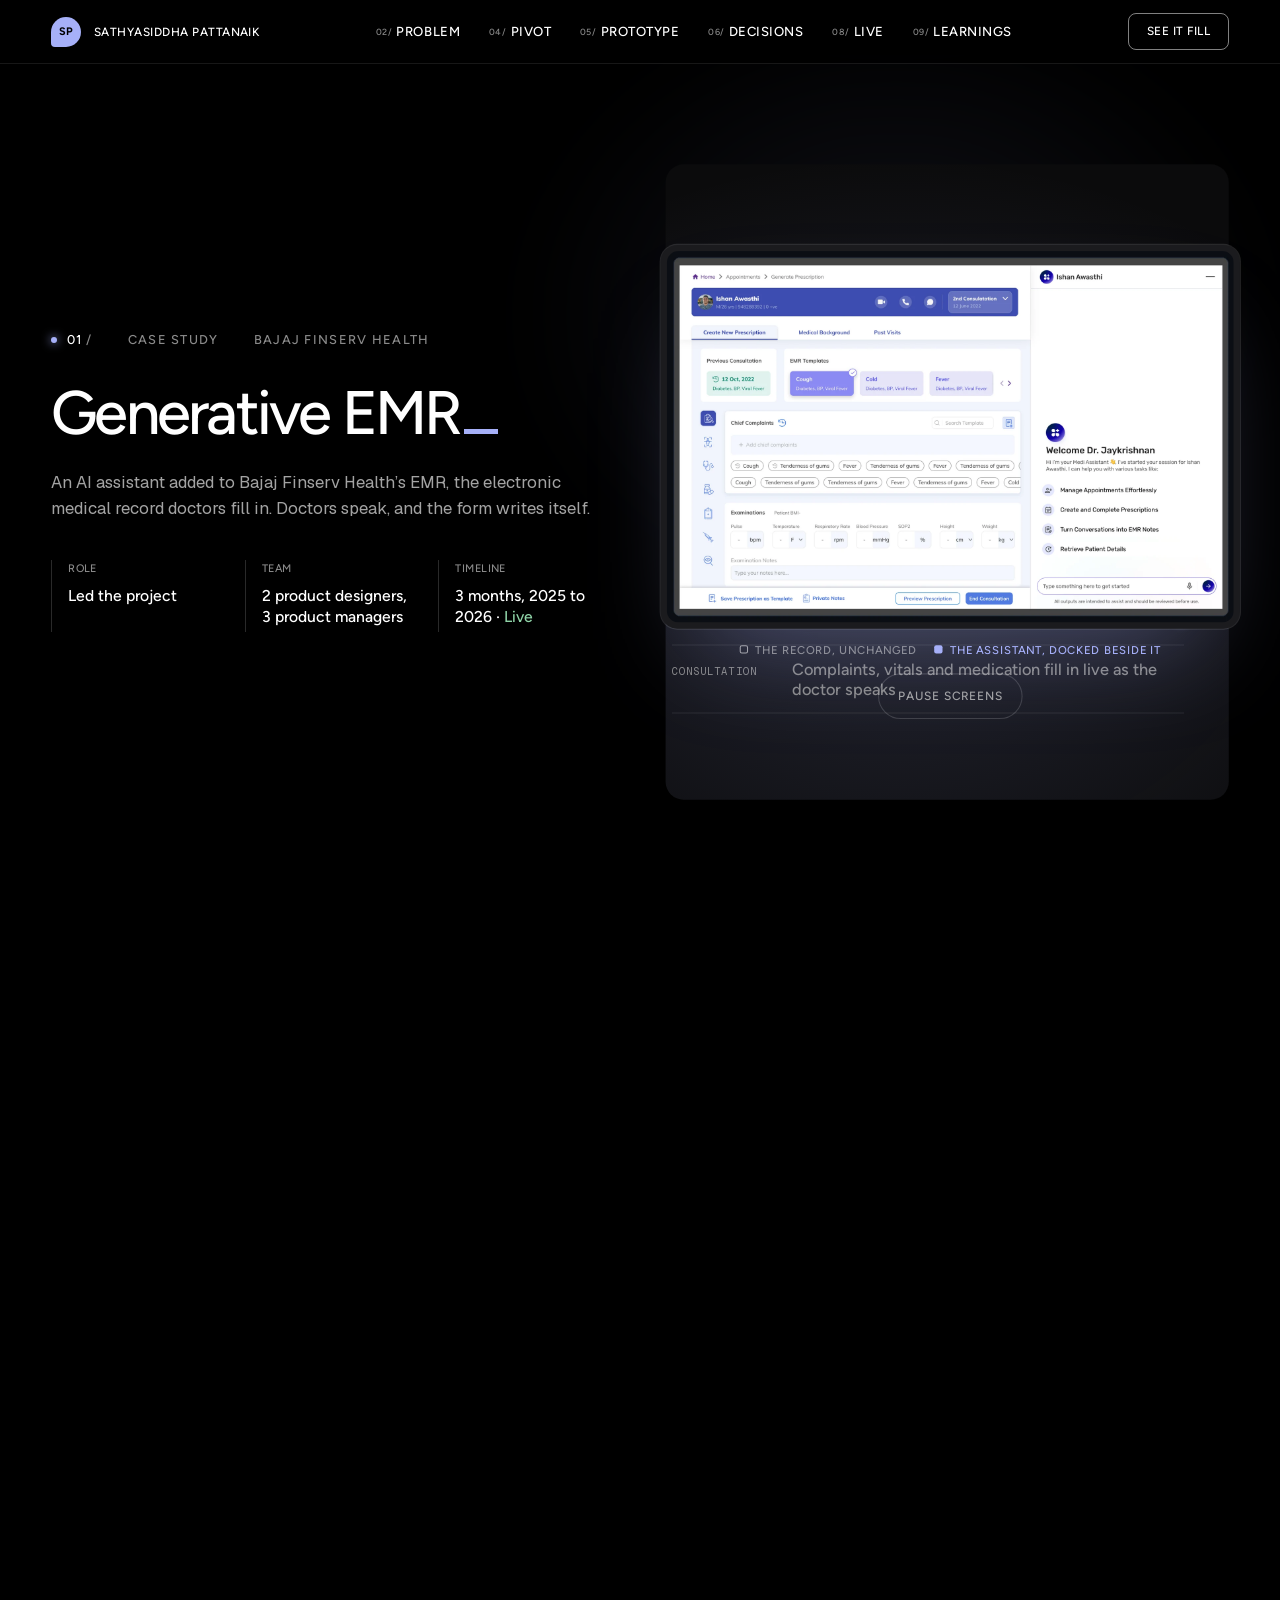
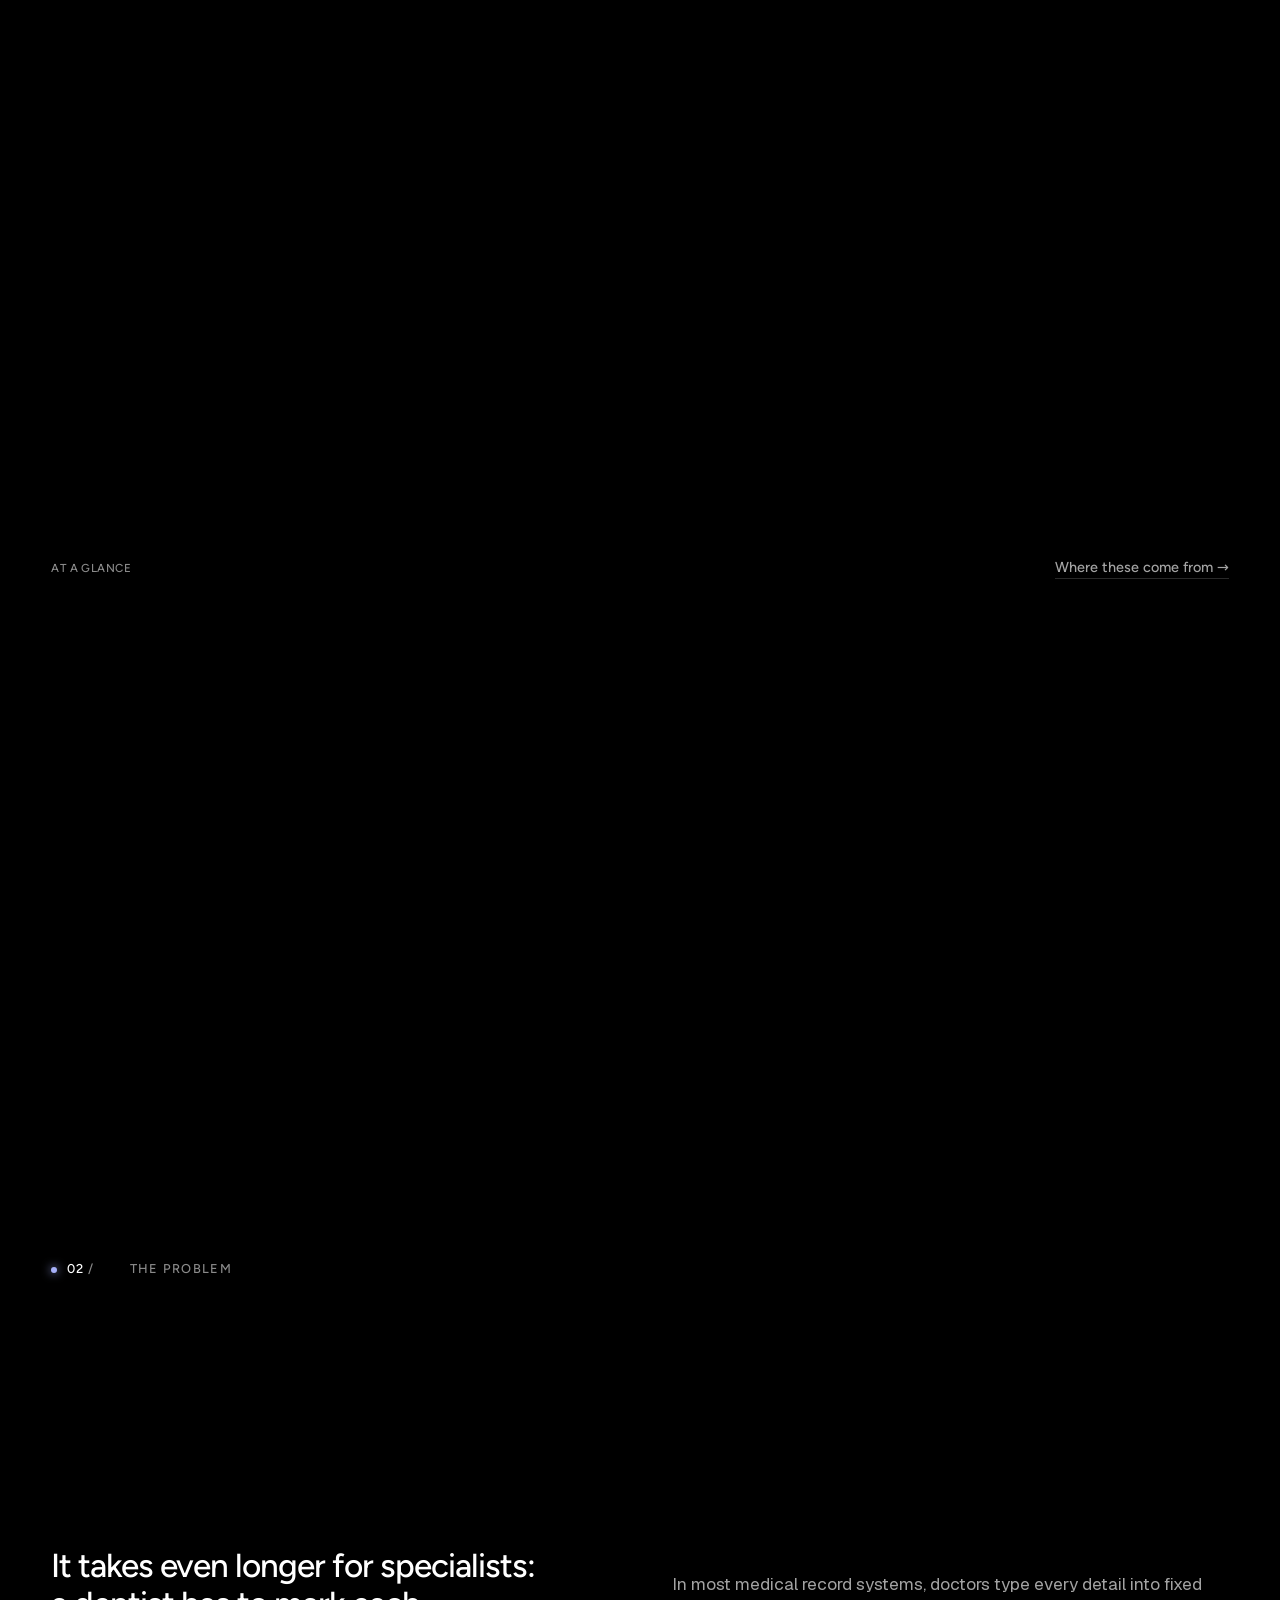
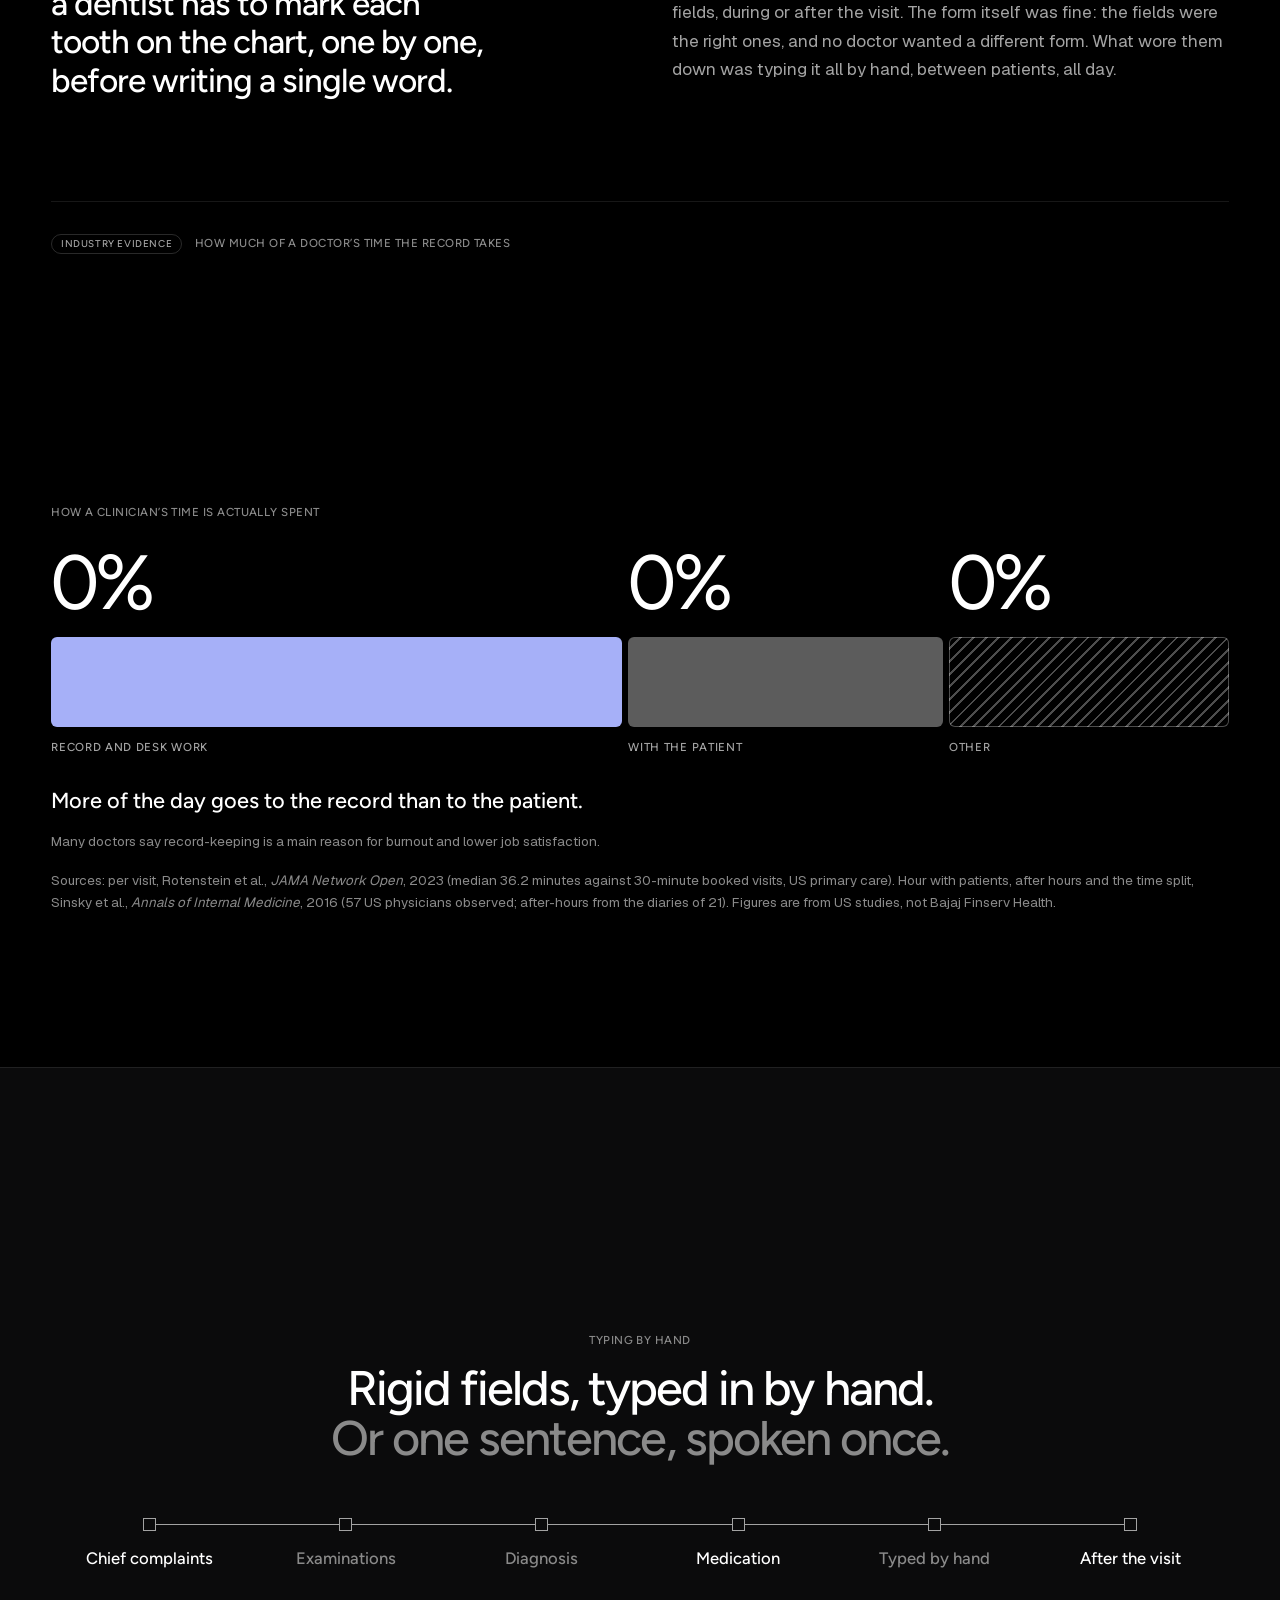
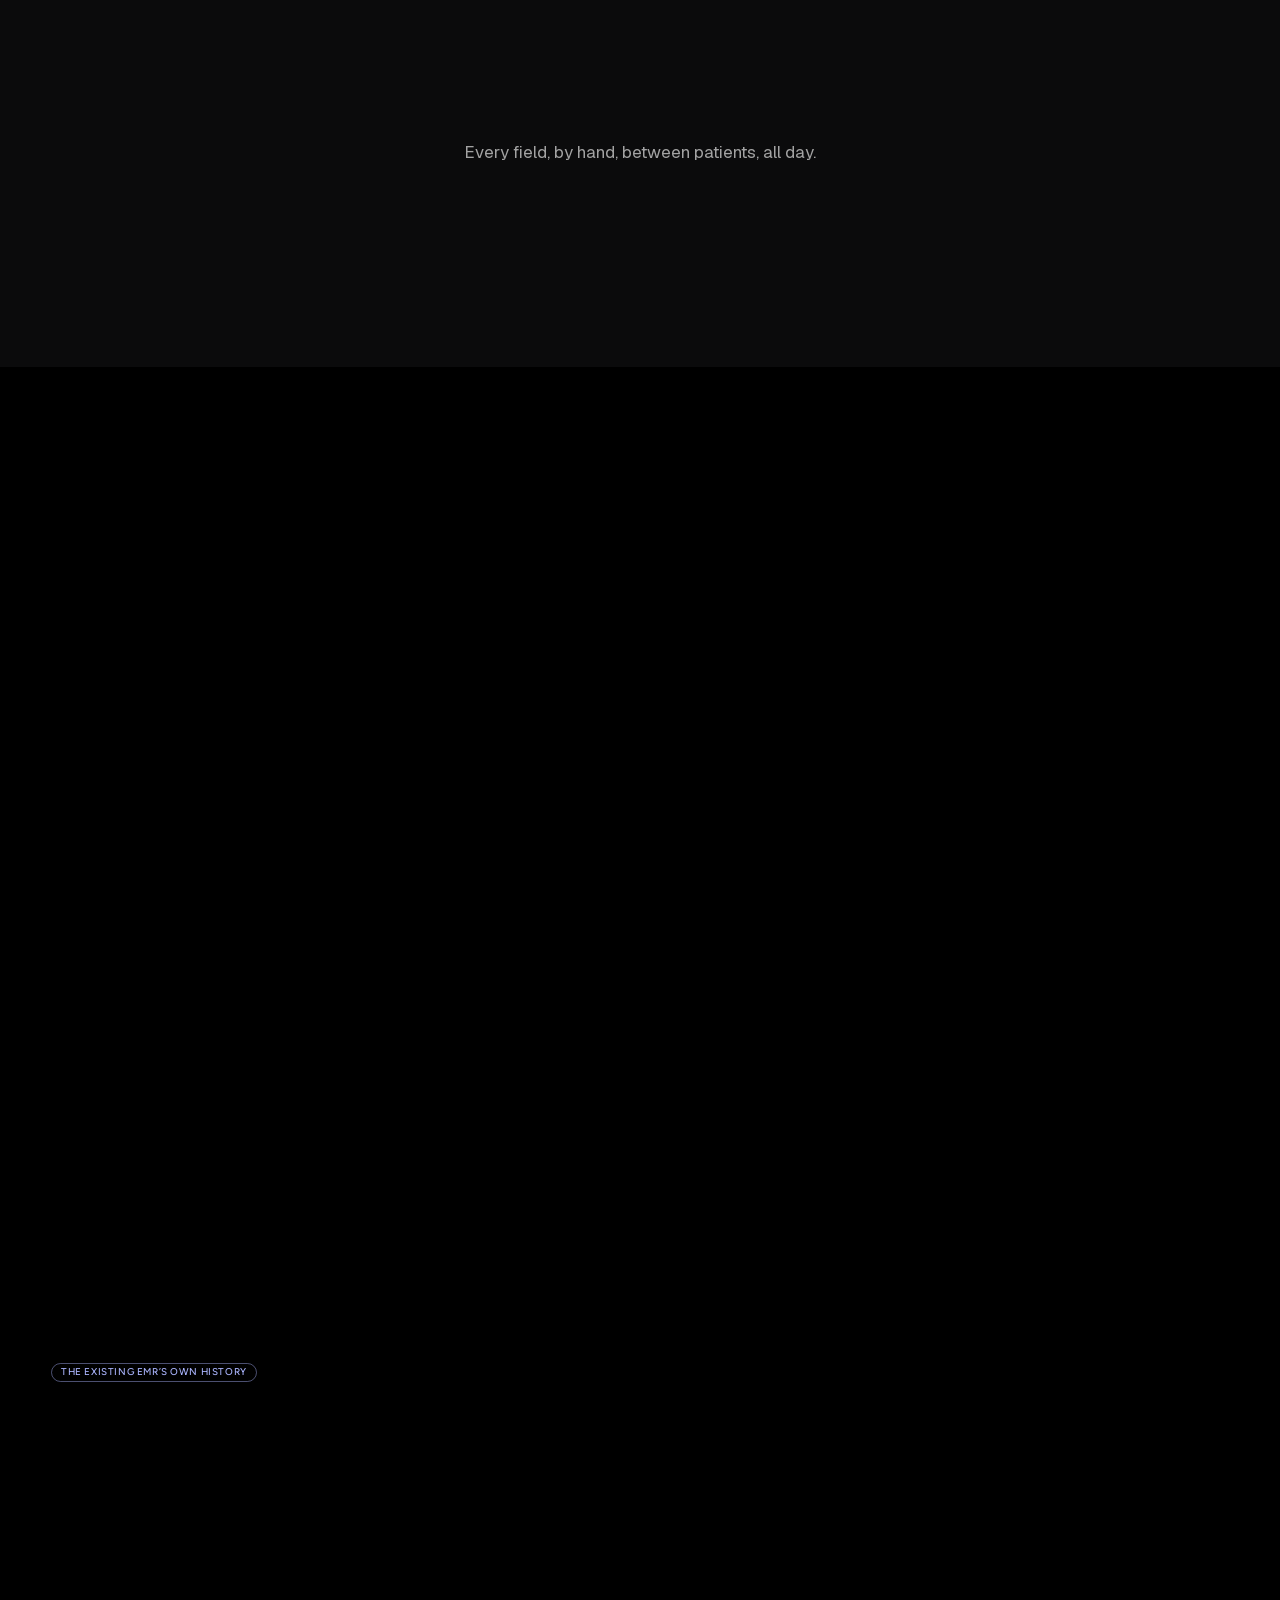
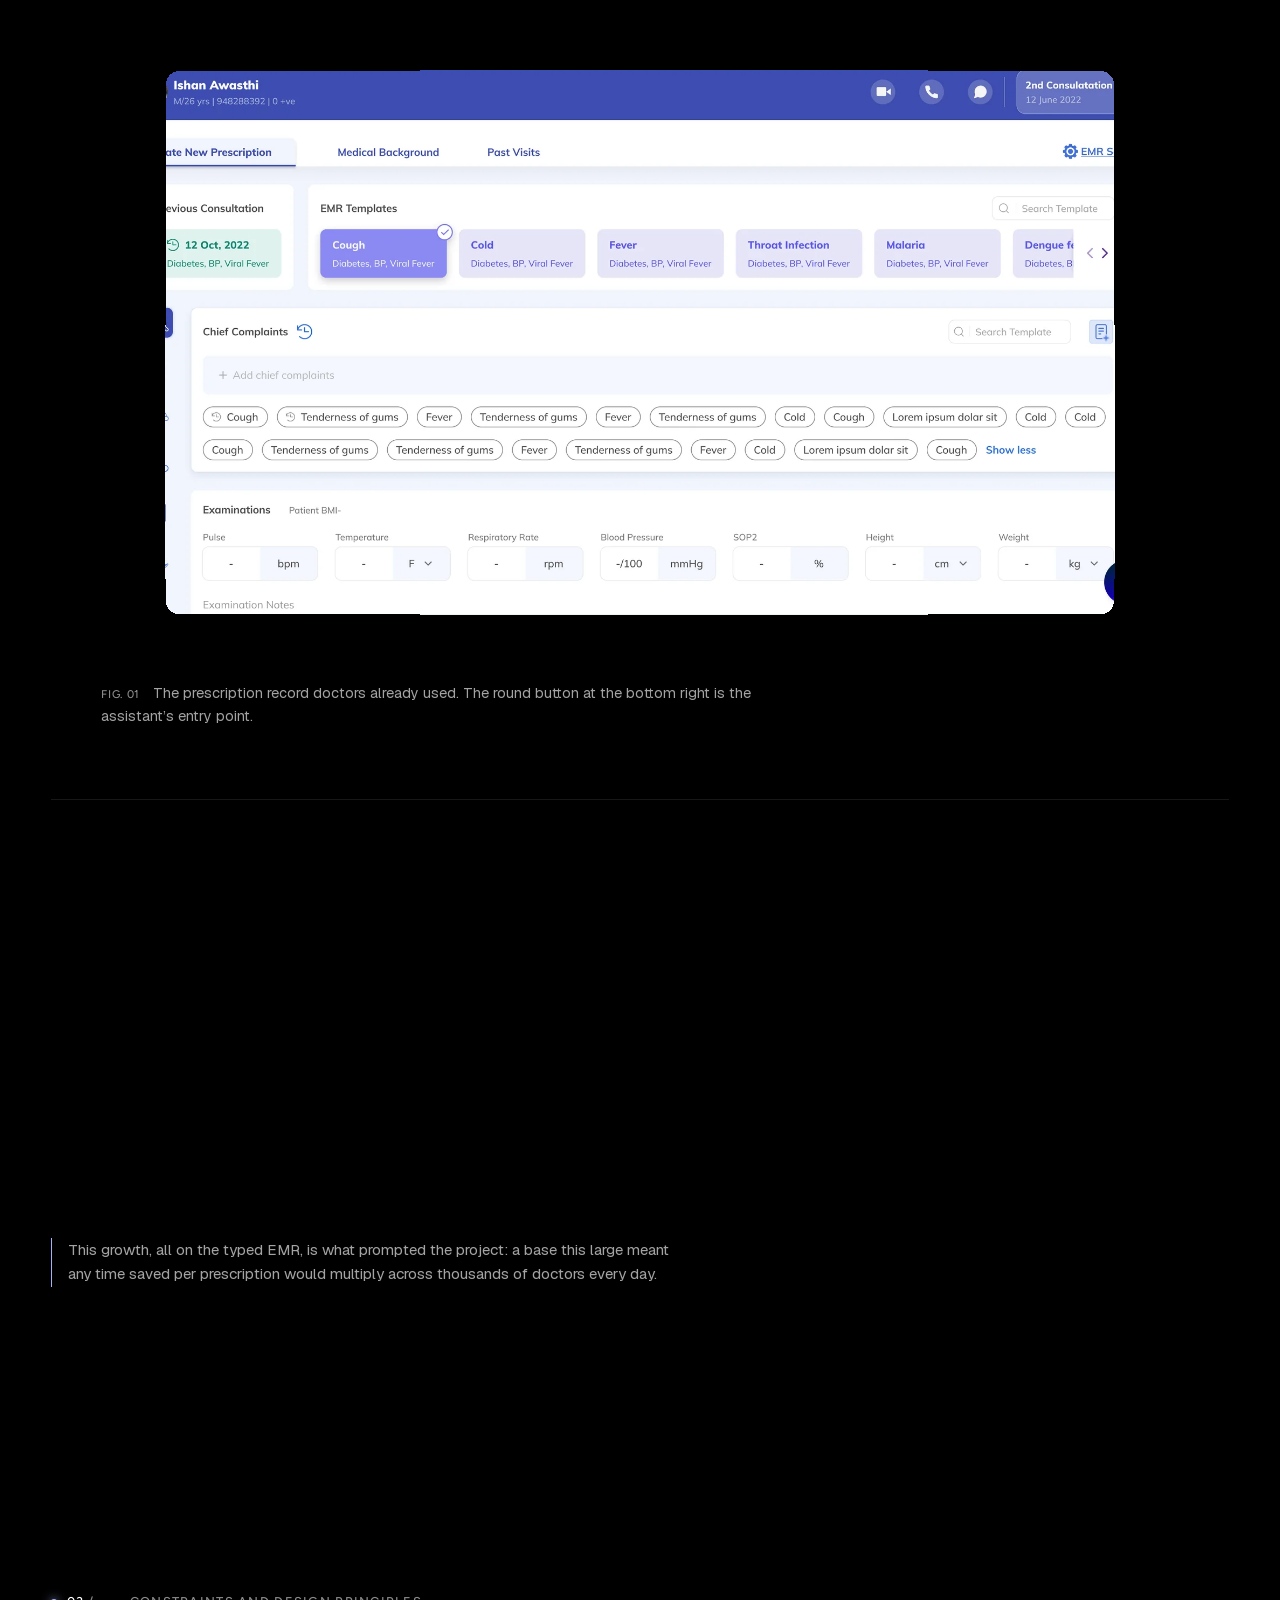
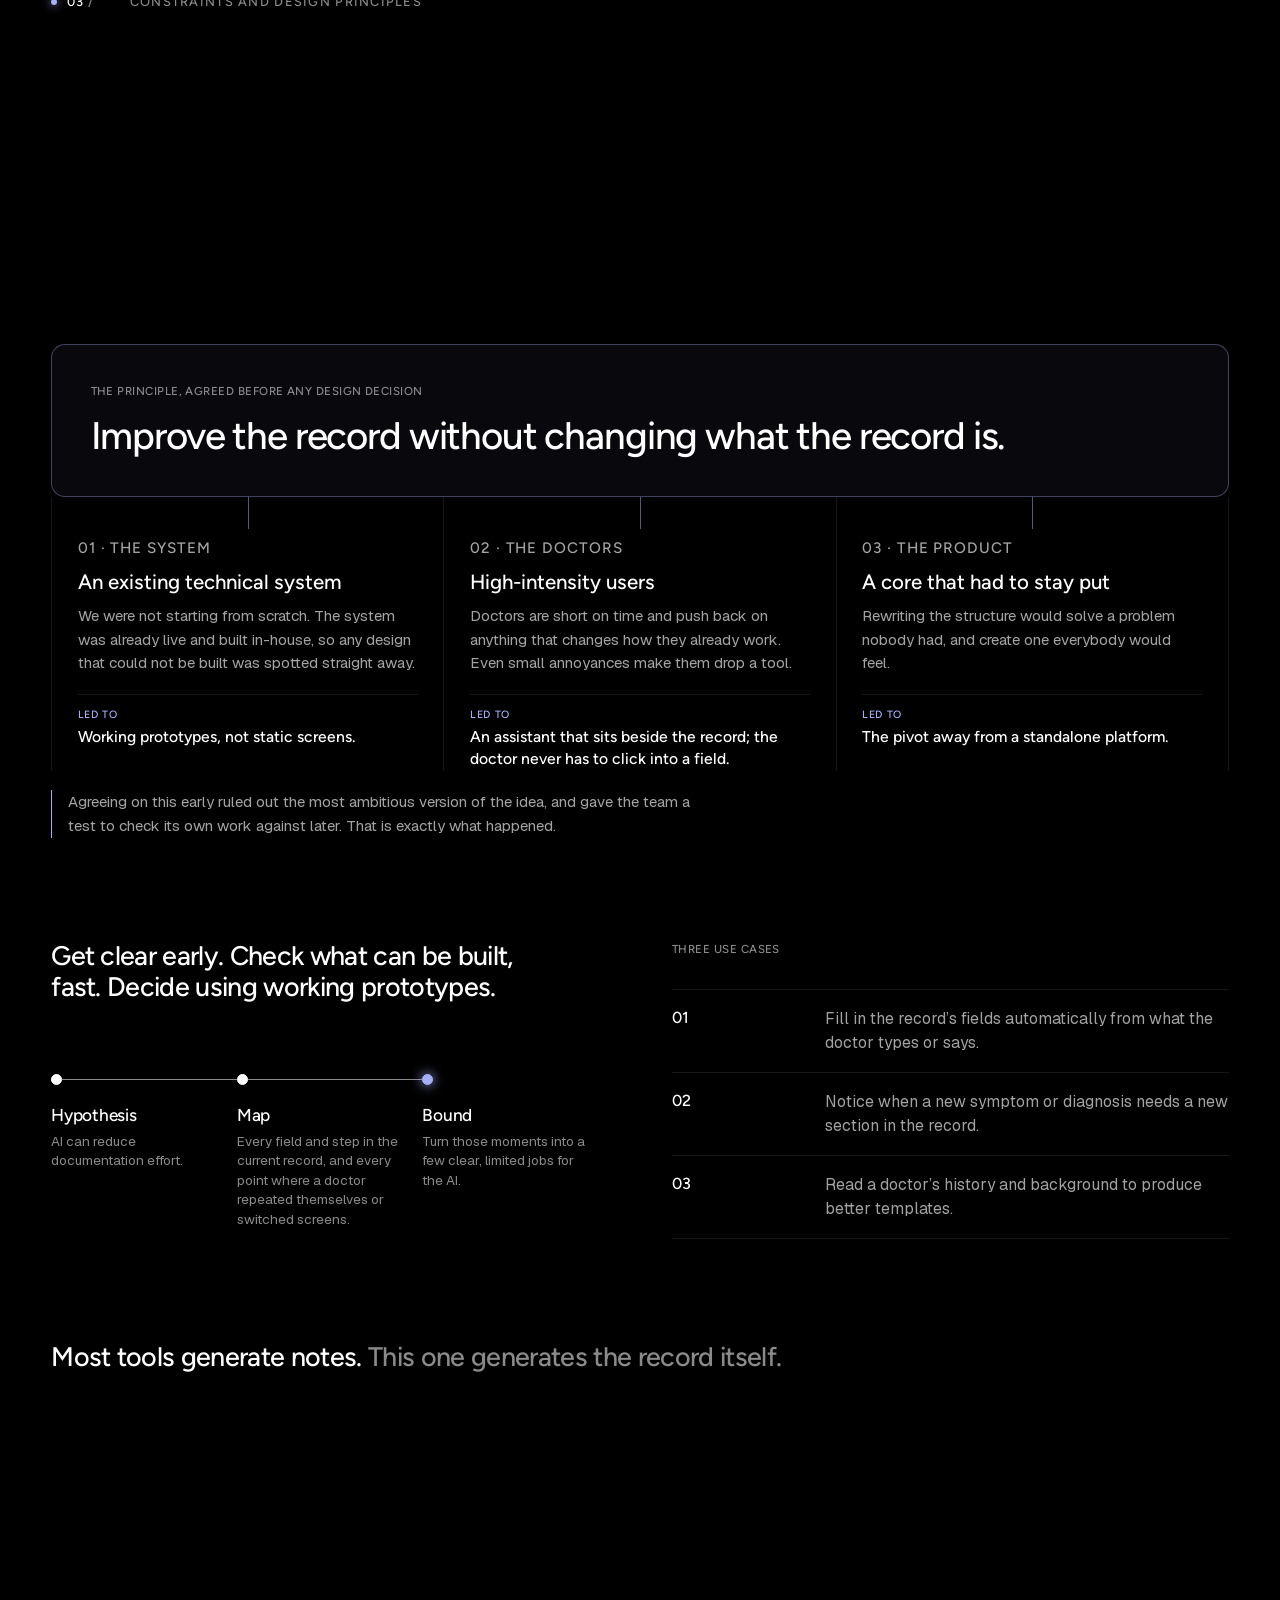
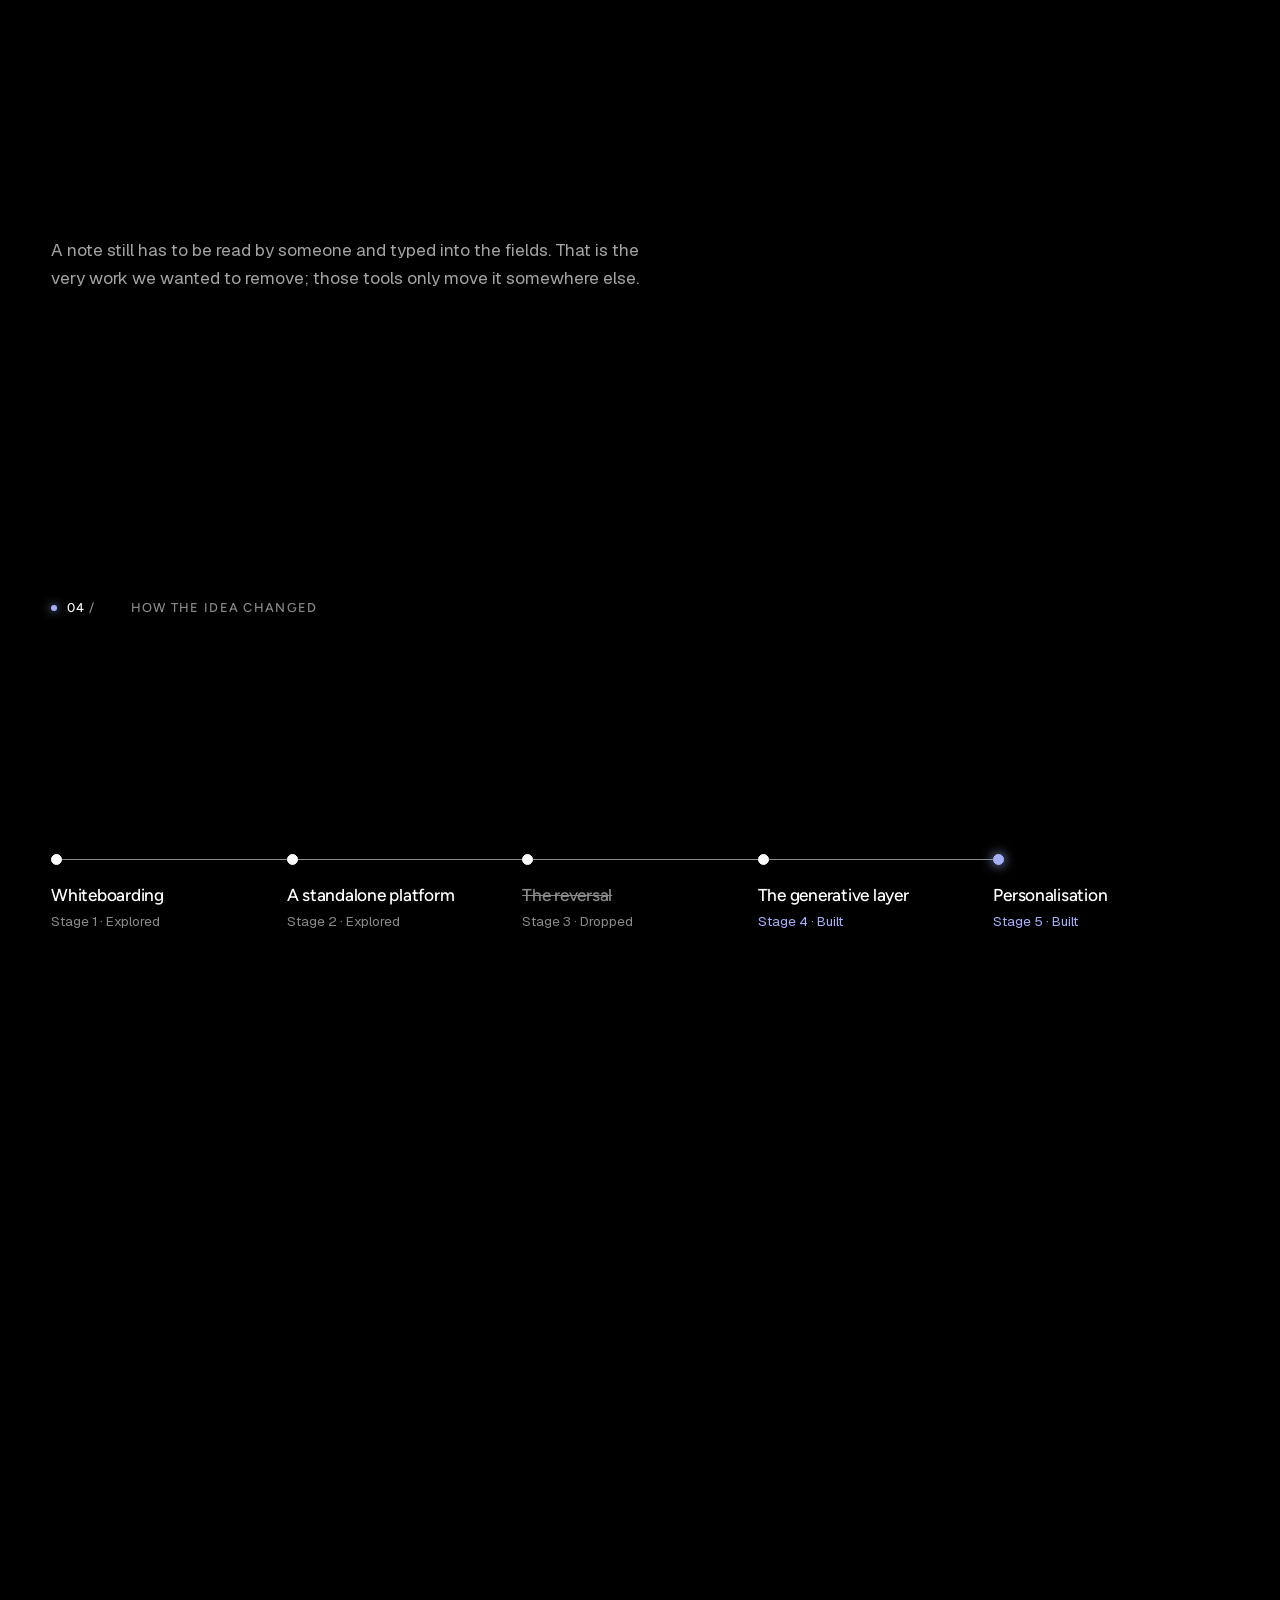
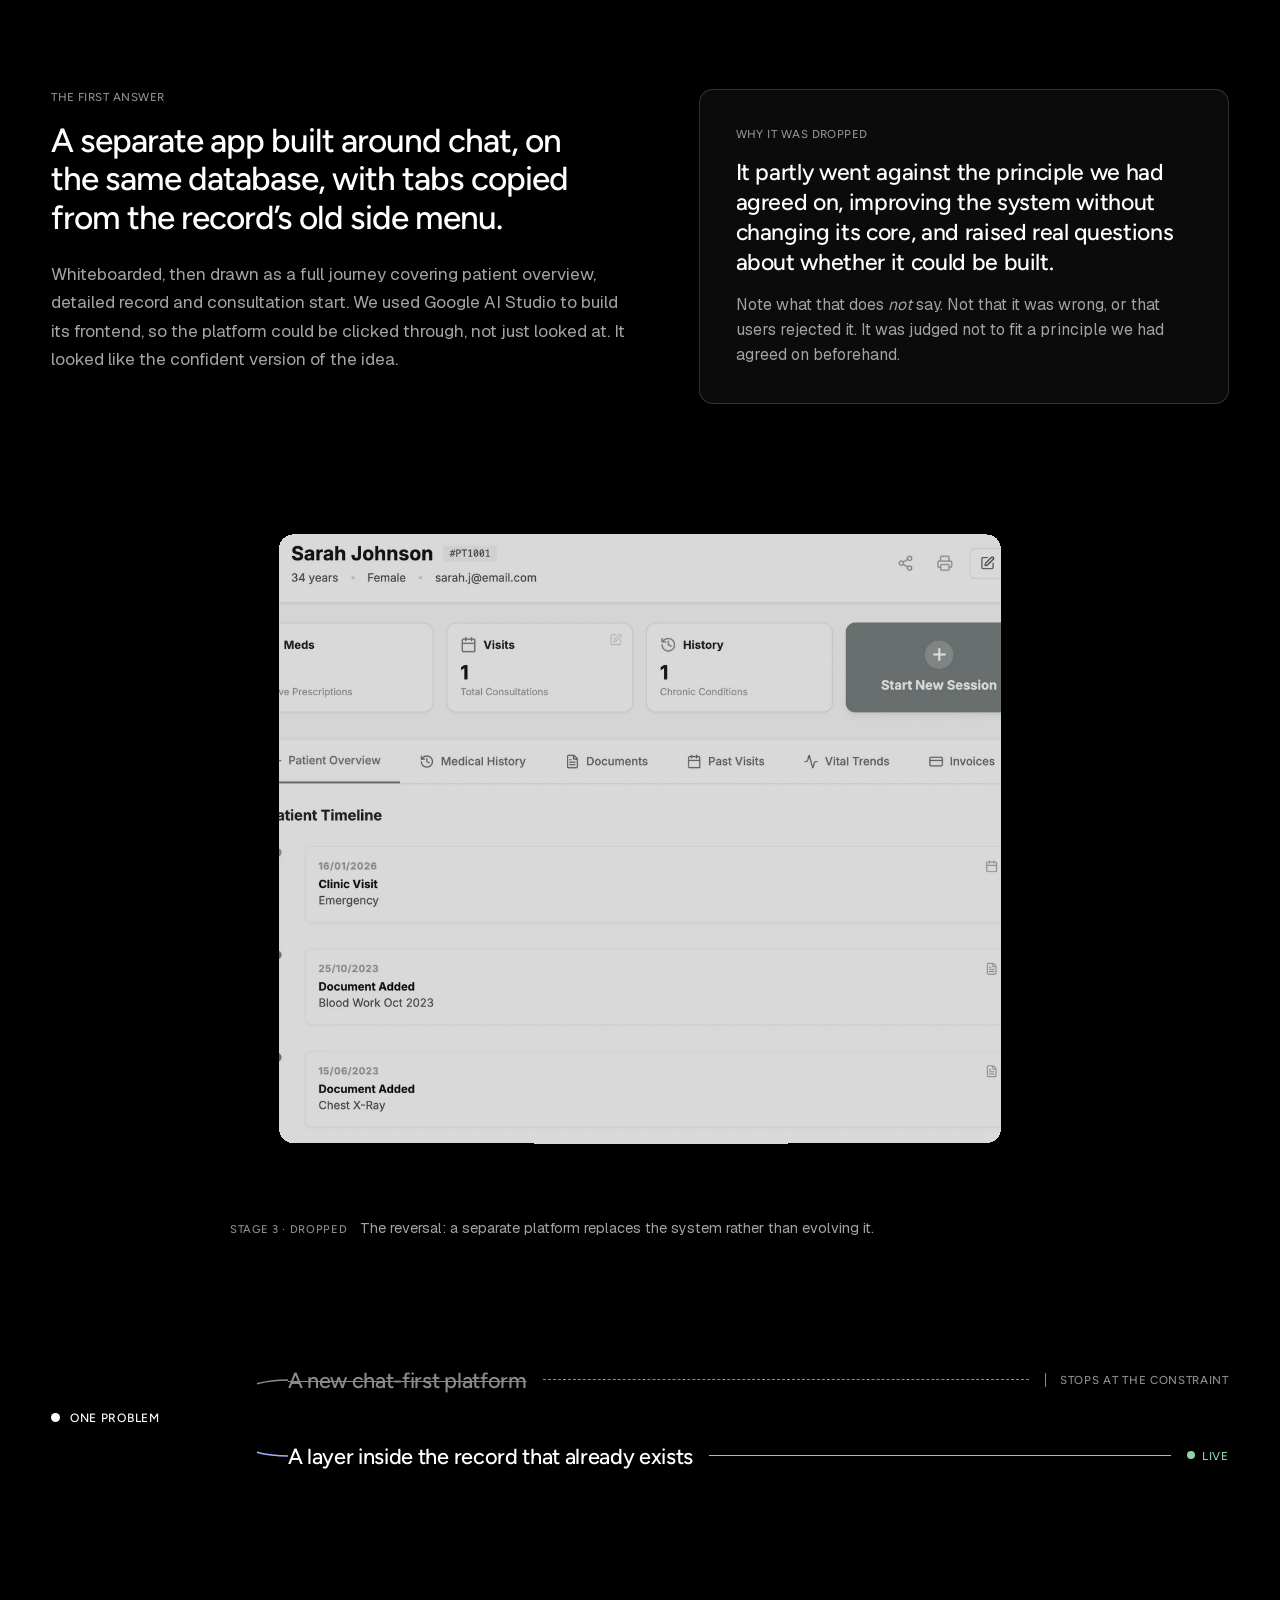
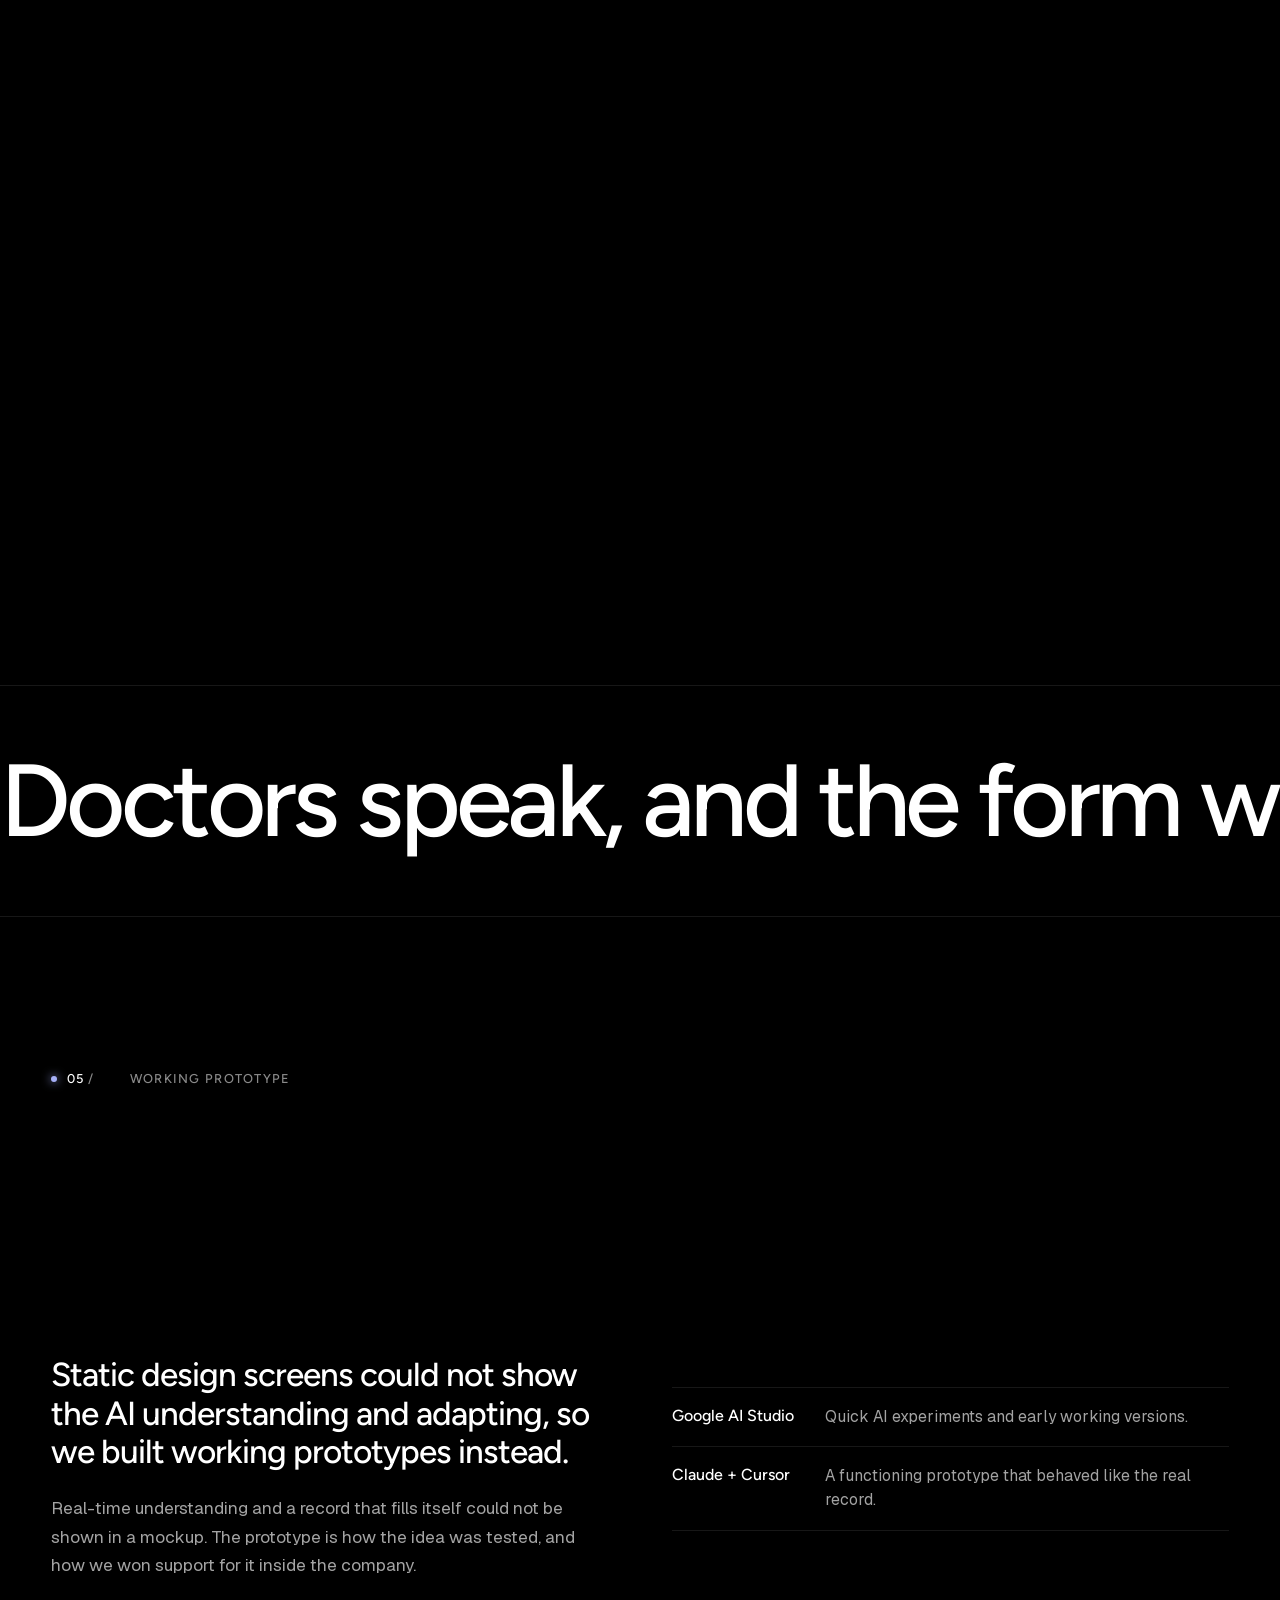
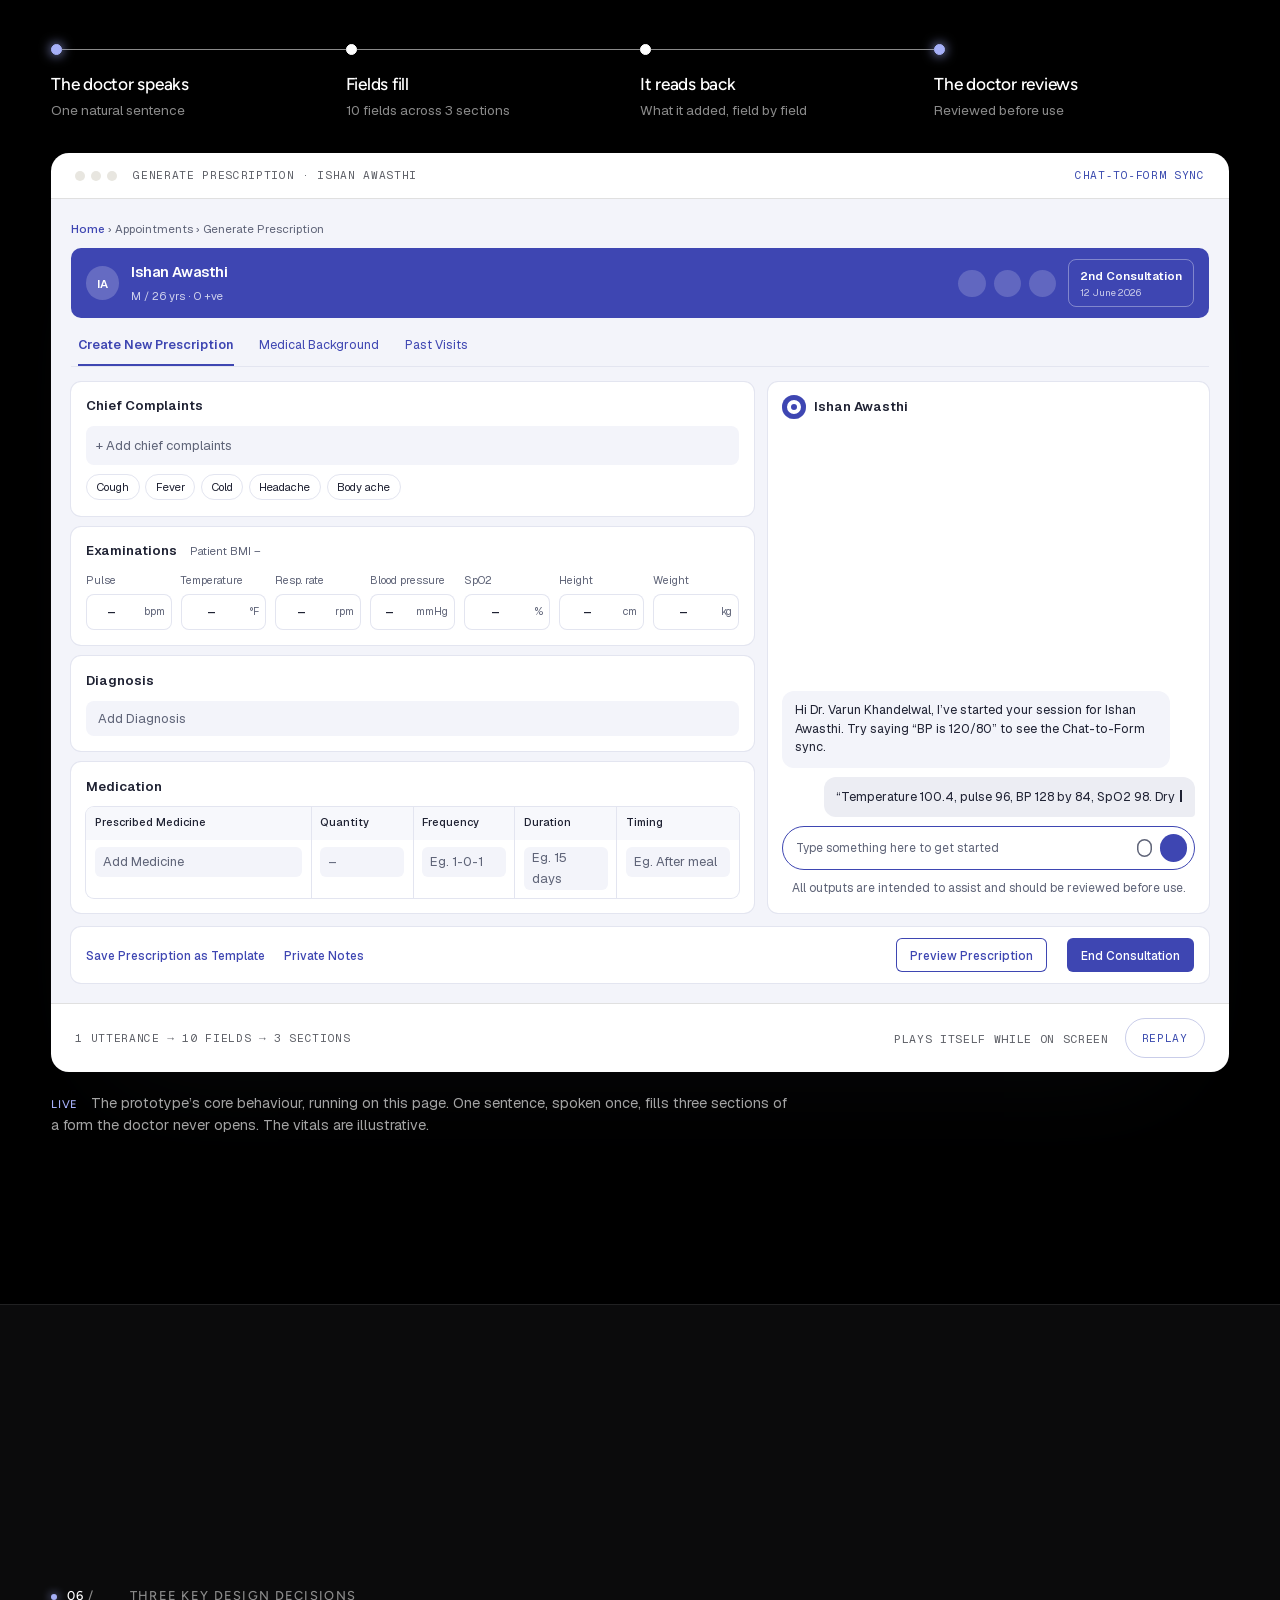
==== commit 3b88adbd: "At a glance, cited industry figures, doctor growth corrected to 121%, new copy Co-Authored-By: Claud" ====
--- a/index.html
+++ b/index.html
@@ -57,13 +57,52 @@
       </div>
       <div class="a-built" id="built">
         <div class="mark"><span>01</span><span>Product overview</span></div>
-        <h2 class="h-sec" id="built-h" tabindex="-1">What if the EMR could listen to the doctor, and fill itself in?</h2>
+        <h2 class="h-sec" id="built-h" tabindex="-1">The same medical record, filling in real time as the doctor speaks.</h2>
         <p class="body">An assistant that sits beside the medical record doctors already use. Doctors type or talk normally, and it fills in the record&rsquo;s fields as they go. The record stays the same; only the way it gets filled in changes.</p>
         <ol class="asks is-auto" id="built-asks" aria-label="The screens the record is showing">
           <li><span>Session</span>The assistant docked beside the record</li>
-          <li><span>Consultation</span>Vitals dictated, fields filled</li>
+          <li><span>Consultation</span>Complaints, vitals and medication fill in live as the doctor speaks</li>
         </ol>
       </div>
+    </div>
+  </div>
+</section>
+
+<!-- ================================================= AT A GLANCE
+     Closes the opening fold with the page's own figures, summarised: the
+     existing EMR's growth (from #existing) and Generative EMR's use so far
+     (from the dashboard in #impact). Nothing new; each card says whose
+     number it is, because the two are not the same thing. -->
+<section class="glance" aria-labelledby="glance-h">
+  <div class="wrap">
+    <div class="glance-head">
+      <h2 id="glance-h" class="kicker">At a glance</h2>
+      <a class="g-more" href="#existing">Where these come from <span aria-hidden="true">&rarr;</span></a>
+    </div>
+    <div class="g-grid">
+      <article class="g-card g-hero rv">
+        <p class="g-tag"><span class="tag-own">The existing EMR</span></p>
+        <p class="g-k">Prescriptions generated</p>
+        <p class="g-num"><span data-count="716280" data-locale="en-IN">7,16,280</span></p>
+        <p class="g-sub">From 2,21,728 in 2022, all typed by hand, before speech-to-text.</p>
+        <p class="g-delta"><span aria-hidden="true">&#8599;</span> 3.2&times; &middot; up 223%</p>
+        <div class="g-bars" aria-hidden="true">
+          <div class="g-bar" style="--w: 31%"><span>2022</span><i></i><b>2,21,728</b></div>
+          <div class="g-bar is-now" style="--w: 100%"><span>Now</span><i></i><b>7,16,280</b></div>
+        </div>
+      </article>
+      <article class="g-card rv">
+        <p class="g-tag"><span class="tag-own">The existing EMR</span></p>
+        <p class="g-num"><span data-count="15798" data-locale="en-IN">15,798</span></p>
+        <p class="g-k">Unique doctors using it</p>
+        <p class="g-sub">From 7,160 in 2022. 2.2&times;, up 121%.</p>
+      </article>
+      <article class="g-card rv">
+        <p class="g-tag"><span class="tag-m">Generative EMR</span></p>
+        <p class="g-num"><span data-count="87">87</span></p>
+        <p class="g-k">Consultations so far</p>
+        <p class="g-sub">April to September 2026, June the busiest at 26. Use, not results.</p>
+      </article>
     </div>
   </div>
 </section>
@@ -72,28 +111,29 @@
 <section class="sec problem" id="problem" aria-labelledby="problem-h">
   <div class="wrap">
     <div class="mark"><span>02</span><span>The problem</span></div>
-    <h2 id="problem-h" class="h-statement rv">The form was never the problem. <em>The typing was.</em></h2>
+    <h2 id="problem-h" class="h-statement rv">Two to three minutes of typing, <em>for every single prescription.</em></h2>
     <div class="split2 sec-gap">
-      <p class="pull">The problem was filling in the form by hand, not the form itself.</p>
+      <p class="pull">It takes even longer for specialists: a dentist has to mark each tooth on the chart, one by one, before writing a single word.</p>
       <p class="body">In most medical record systems, doctors type every detail into fixed fields, during or after the visit. The form itself was fine: the fields were the right ones, and no doctor wanted a different form. What wore them down was typing it all by hand, between patients, all day.</p>
     </div>
     <div class="evidence sec-gap">
-      <p class="kicker"><span class="tag-src">Industry evidence</span> Clinical documentation today</p>
+      <p class="kicker"><span class="tag-src">Industry evidence</span> How much of a doctor&rsquo;s time the record takes</p>
       <dl class="figs figs-cap">
-        <div><dt>Per patient</dt><dd><small class="pre">~</small><span data-count="36">36</span><small>min</small></dd><p>on medical record (EHR) tasks, often after hours.</p></div>
-        <div><dt>For every hour of care</dt><dd><span data-count="2">2</span><small>hrs</small></dd><p>of paperwork for every hour spent with patients.</p></div>
-        <div><dt>Of the workday</dt><dd><small class="pre">up to</small>&frac12;</dd><p>Up to half of a clinician&rsquo;s workday goes to medical records and desk work.</p></div>
+        <div><dt>Record time per visit</dt><dd><small class="pre">~</small><span data-count="36">36</span><small>min</small></dd><p>A doctor spends about 36 minutes on the record for each patient visit. The visit itself is booked for 30.</p></div>
+        <div><dt>Desk time per hour of care</dt><dd><small class="pre">~</small><span data-count="2">2</span><small>hrs</small></dd><p>For every hour a doctor spends with patients, nearly two more go to the record and desk work.</p></div>
+        <div><dt>Extra work at night</dt><dd>1&ndash;2<small>hrs</small></dd><p>After the clinic closes, doctors spend another one to two hours on the record each night.</p></div>
       </dl>
       <div class="timeuse-block sec-gap">
         <p class="kicker">How a clinician&rsquo;s time is actually spent</p>
-        <div class="timeuse" role="img" aria-label="45% EMR, 30% patient, 25% admin.">
-          <div class="tu-seg" style="--p:45"><p class="tu-num"><span data-count="45">45</span>%</p><div class="tu-track"><span class="tu-bar"></span></div><p class="tu-label">EMR</p></div>
-          <div class="tu-seg" style="--p:30"><p class="tu-num"><span data-count="30">30</span>%</p><div class="tu-track"><span class="tu-bar"></span></div><p class="tu-label">Patient</p></div>
-          <div class="tu-seg" style="--p:25"><p class="tu-num"><span data-count="25">25</span>%</p><div class="tu-track"><span class="tu-bar"></span></div><p class="tu-label">Admin</p></div>
+        <div class="timeuse" role="img" aria-label="49% medical record and desk work, 27% with the patient, 24% other tasks.">
+          <div class="tu-seg" style="--p:49"><p class="tu-num"><span data-count="49">49</span>%</p><div class="tu-track"><span class="tu-bar"></span></div><p class="tu-label">Record and desk work</p></div>
+          <div class="tu-seg" style="--p:27"><p class="tu-num"><span data-count="27">27</span>%</p><div class="tu-track"><span class="tu-bar"></span></div><p class="tu-label">With the patient</p></div>
+          <div class="tu-seg" style="--p:24"><p class="tu-num"><span data-count="24">24</span>%</p><div class="tu-track"><span class="tu-bar"></span></div><p class="tu-label">Other</p></div>
         </div>
         <p class="tu-read">More of the day goes to the record than to the patient.</p>
       </div>
       <p class="fine">Many doctors say record-keeping is a main reason for burnout and lower job satisfaction.</p>
+      <p class="fine sources">Sources: per visit, Rotenstein et al., <i>JAMA Network Open</i>, 2023 (median 36.2 minutes against 30-minute booked visits, US primary care). Hour with patients, after hours and the time split, Sinsky et al., <i>Annals of Internal Medicine</i>, 2016 (57 US physicians observed; after-hours from the diaries of 21). Figures are from US studies, not Bajaj Finserv Health.</p>
     </div>
   </div>
 </section>
@@ -126,15 +166,15 @@
 <section class="sec existing" id="existing" aria-labelledby="existing-h">
   <div class="wrap">
     <p class="kicker"><span class="tag-own">The existing EMR&rsquo;s own history</span></p>
-    <h2 id="existing-h" class="h-sec rv">The EMR was not failing. <em>It was so widely used that every slow step added up.</em></h2>
+    <h2 id="existing-h" class="h-sec rv">The EMR worked well. <em>At this scale, fixing even small delays made it perform better.</em></h2>
   </div>
   <figure class="shot open"><img src="public/screens/web/existing-record.webp" width="2000" height="1201" alt="The existing prescription record at Bajaj Finserv Health: patient header, EMR templates, chief complaints, examinations and the footer actions." loading="lazy" decoding="async"><figcaption><span>Fig. 01</span>The prescription record doctors already used. The round button at the bottom right is the assistant&rsquo;s entry point.</figcaption></figure>
   <div class="wrap">
     <div class="metrics">
-      <div class="m-row"><p class="m-num"><span data-count="716280" data-locale="en-IN">7,16,280</span></p><div class="m-txt"><p class="m-k">Prescriptions generated</p><p>From 2,21,728 in 2022. &uarr; 223% on the old version.</p></div></div>
-      <div class="m-row"><p class="m-num"><span data-count="15798" data-locale="en-IN">15,798</span></p><div class="m-txt"><p class="m-k">Active doctors</p><p>From 7,160 in 2022. &uarr; 75% on the old version.</p></div></div>
-    </div>
-    <p class="caveat">These are the existing EMR&rsquo;s growth figures, not this project&rsquo;s results. They are why it was funded: more doctors, filling more forms, more often.</p>
+      <div class="m-row"><p class="m-num"><span data-count="716280" data-locale="en-IN">7,16,280</span></p><div class="m-txt"><p class="m-k">Prescriptions generated</p><p>Up from 2,21,728 in 2022, a 223% rise. Every one typed by hand.</p></div></div>
+      <div class="m-row"><p class="m-num"><span data-count="15798" data-locale="en-IN">15,798</span></p><div class="m-txt"><p class="m-k">Unique doctors using it</p><p>Up from 7,160 in 2022, a 121% rise.</p></div></div>
+    </div>
+    <p class="caveat">This growth, all on the typed EMR, is what prompted the project: a base this large meant any time saved per prescription would multiply across thousands of doctors every day.</p>
   </div>
 </section>
 
--- a/page.css
+++ b/page.css
@@ -465,3 +465,43 @@
   .emr-thread { min-height: 12rem; }
   .emr-tabs { gap: 1rem; overflow-x: auto; scrollbar-width: none; }
 }
+
+/* at a glance: closes the opening fold with the page's own figures, as a
+   bento, after the Wellness Store's (same .g-* names, one card fewer). The
+   large card compares 2022 with now as two bars; each card is tagged with
+   whose number it is: the existing EMR's, or Generative EMR's own. */
+.glance { padding: clamp(3rem, 7vw, 5.5rem) 0 clamp(1rem, 3vw, 2rem); }
+.glance-head { display: flex; flex-wrap: wrap; align-items: baseline; justify-content: space-between; gap: 0.75rem 1.5rem; margin-bottom: 1.25rem; }
+.glance-head .kicker { margin: 0; }
+.g-more { font: 500 0.9rem var(--display); color: var(--fg-2); text-decoration: none; border-bottom: 1px solid var(--line-2); padding-bottom: 2px; transition: color 0.3s, border-color 0.3s; }
+.g-more:hover, .g-more:focus-visible { color: var(--fg); border-color: var(--accent); }
+.g-grid { display: grid; grid-template-columns: repeat(3, minmax(0, 1fr)); grid-auto-rows: 1fr; gap: 10px; }
+.g-card { position: relative; display: flex; flex-direction: column; min-height: 12rem; padding: clamp(1.1rem, 1.8vw, 1.6rem); border: 1px solid var(--line); border-radius: var(--r-lg); background: var(--bg-2); overflow: hidden; }
+.g-card p { margin: 0; }
+.g-tag { margin-bottom: 1rem !important; }
+.g-tag > span { margin-right: 0; }
+.g-num { font: 400 clamp(2.4rem, 4vw, 3.4rem)/1 var(--display); letter-spacing: -0.04em; color: var(--fg); font-variant-numeric: tabular-nums; }
+.g-card:not(.g-hero) .g-num { margin-bottom: auto; padding-bottom: 1.5rem; }
+.g-k { font: 500 0.98rem/1.3 var(--display); color: var(--fg); }
+.g-sub { margin-top: 0.3rem !important; font: 400 0.88rem/1.45 var(--sans); color: var(--fg-3); }
+.g-hero { grid-column: span 2; grid-row: span 2; min-height: 24rem; background: radial-gradient(120% 90% at 85% 10%, rgba(var(--accent-rgb), 0.12), transparent 60%), var(--bg-2); }
+.g-hero .g-k { color: var(--fg-2); font-weight: 400; }
+.g-hero .g-num { margin-top: 0.6rem; font-size: clamp(3.4rem, 7vw, 6rem); }
+.g-delta { align-self: flex-start; margin-top: 1rem !important; padding: 0.35rem 0.8rem; border-radius: 999px; background: rgba(var(--accent-rgb), 0.12); border: 1px solid rgba(var(--accent-rgb), 0.35); font: 500 0.9rem var(--display); color: var(--accent); }
+.g-bars { display: grid; gap: 0.7rem; margin-top: auto; padding-top: 1.75rem; }
+.g-bar { display: grid; grid-template-columns: 3.2rem minmax(0, 1fr) auto; align-items: center; gap: 0.9rem; font: 400 0.78rem var(--mono); letter-spacing: 0.04em; text-transform: uppercase; color: var(--fg-3); }
+.g-bar i { display: block; height: 10px; width: var(--w); border-radius: 999px; background: var(--line-2); transform-origin: left; }
+.g-bar.is-now i { background: linear-gradient(90deg, rgba(var(--accent-rgb), 0.55), var(--accent)); box-shadow: 0 0 24px rgba(var(--accent-rgb), 0.35); }
+.g-bar b { font: 500 0.9rem var(--display); letter-spacing: 0; text-transform: none; color: var(--fg-2); font-variant-numeric: tabular-nums; }
+.g-bar.is-now b { color: var(--fg); }
+@media (max-width: 900px) {
+  .g-grid { grid-template-columns: repeat(2, minmax(0, 1fr)); grid-auto-rows: auto; }
+  .g-hero { min-height: 21rem; }
+}
+@media (max-width: 520px) {
+  .g-card:not(.g-hero) { min-height: 10rem; }
+  .g-card:not(.g-hero) .g-num { font-size: 2.2rem; padding-bottom: 1rem; }
+}
+
+/* the existing EMR's own figures run 5% smaller than the kit's .m-num */
+.existing .m-num { font-size: clamp(4.275rem, 11.4vw, 9.975rem); }
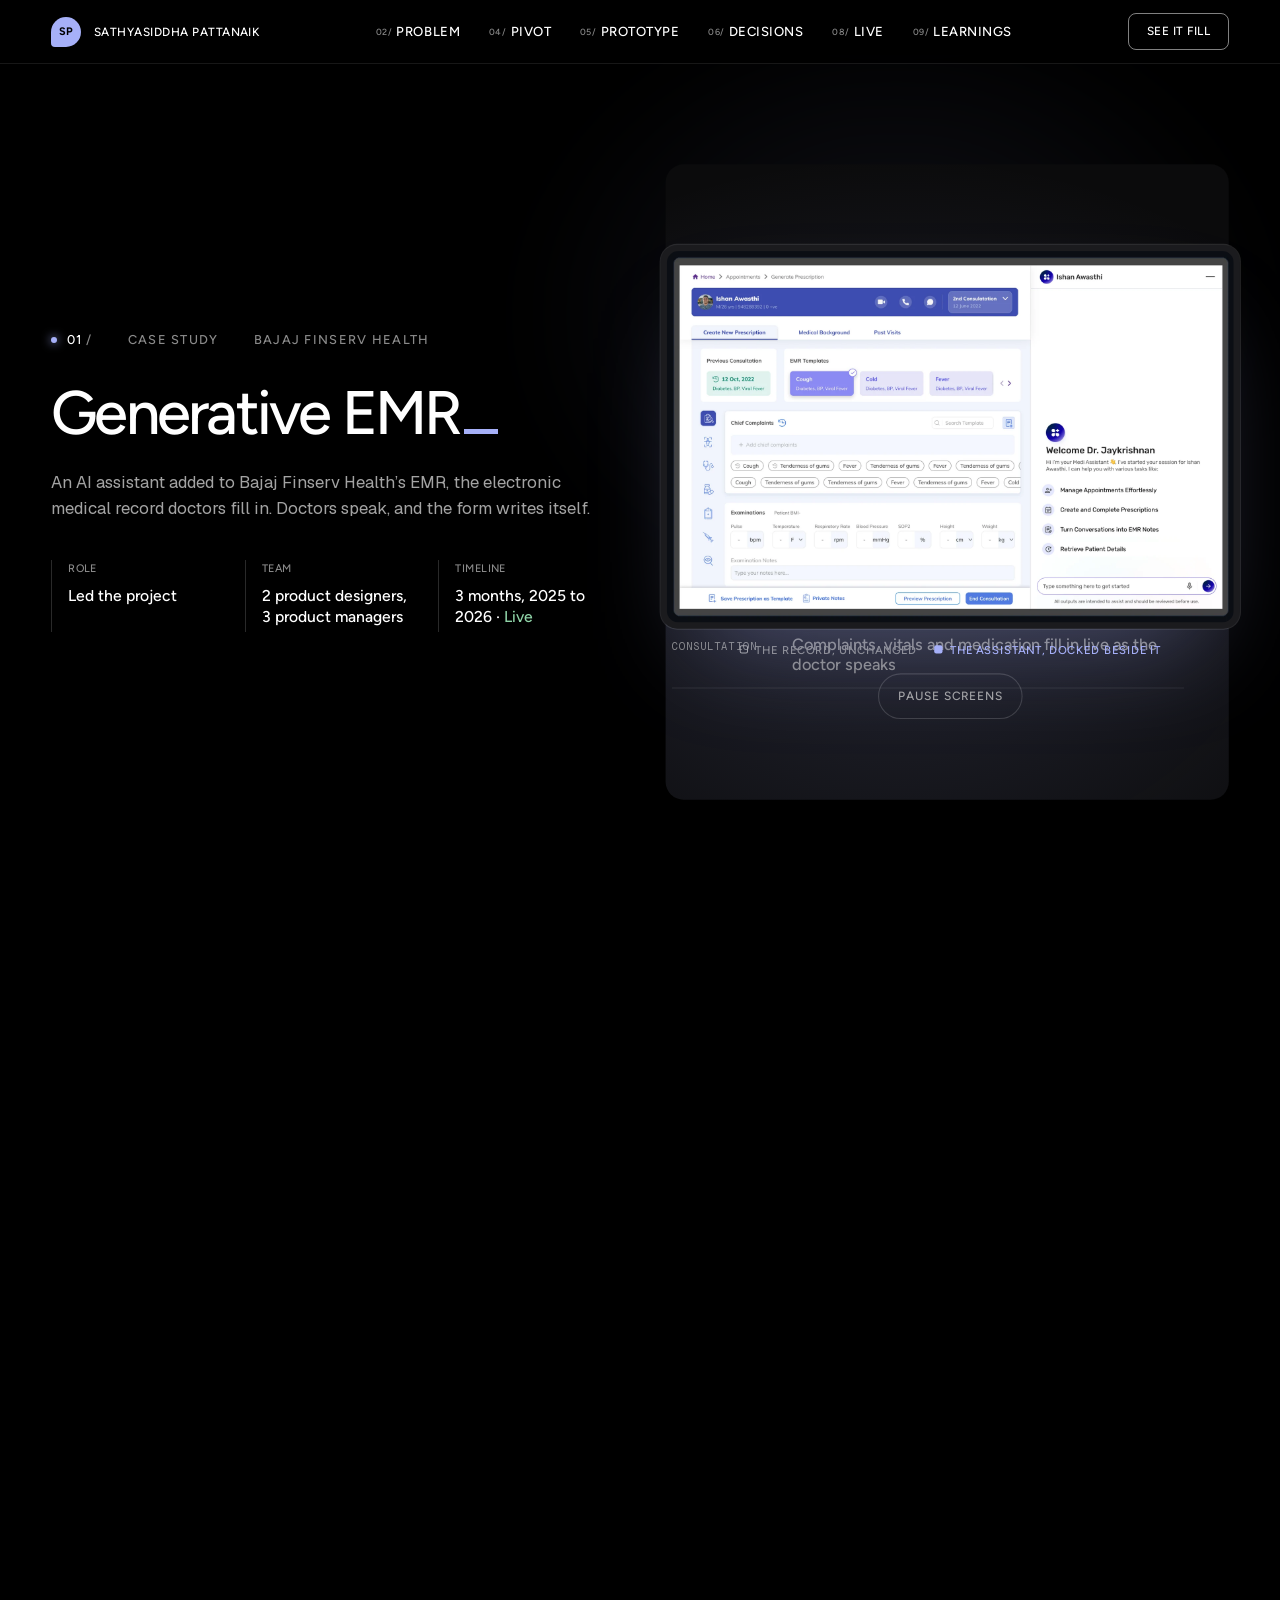
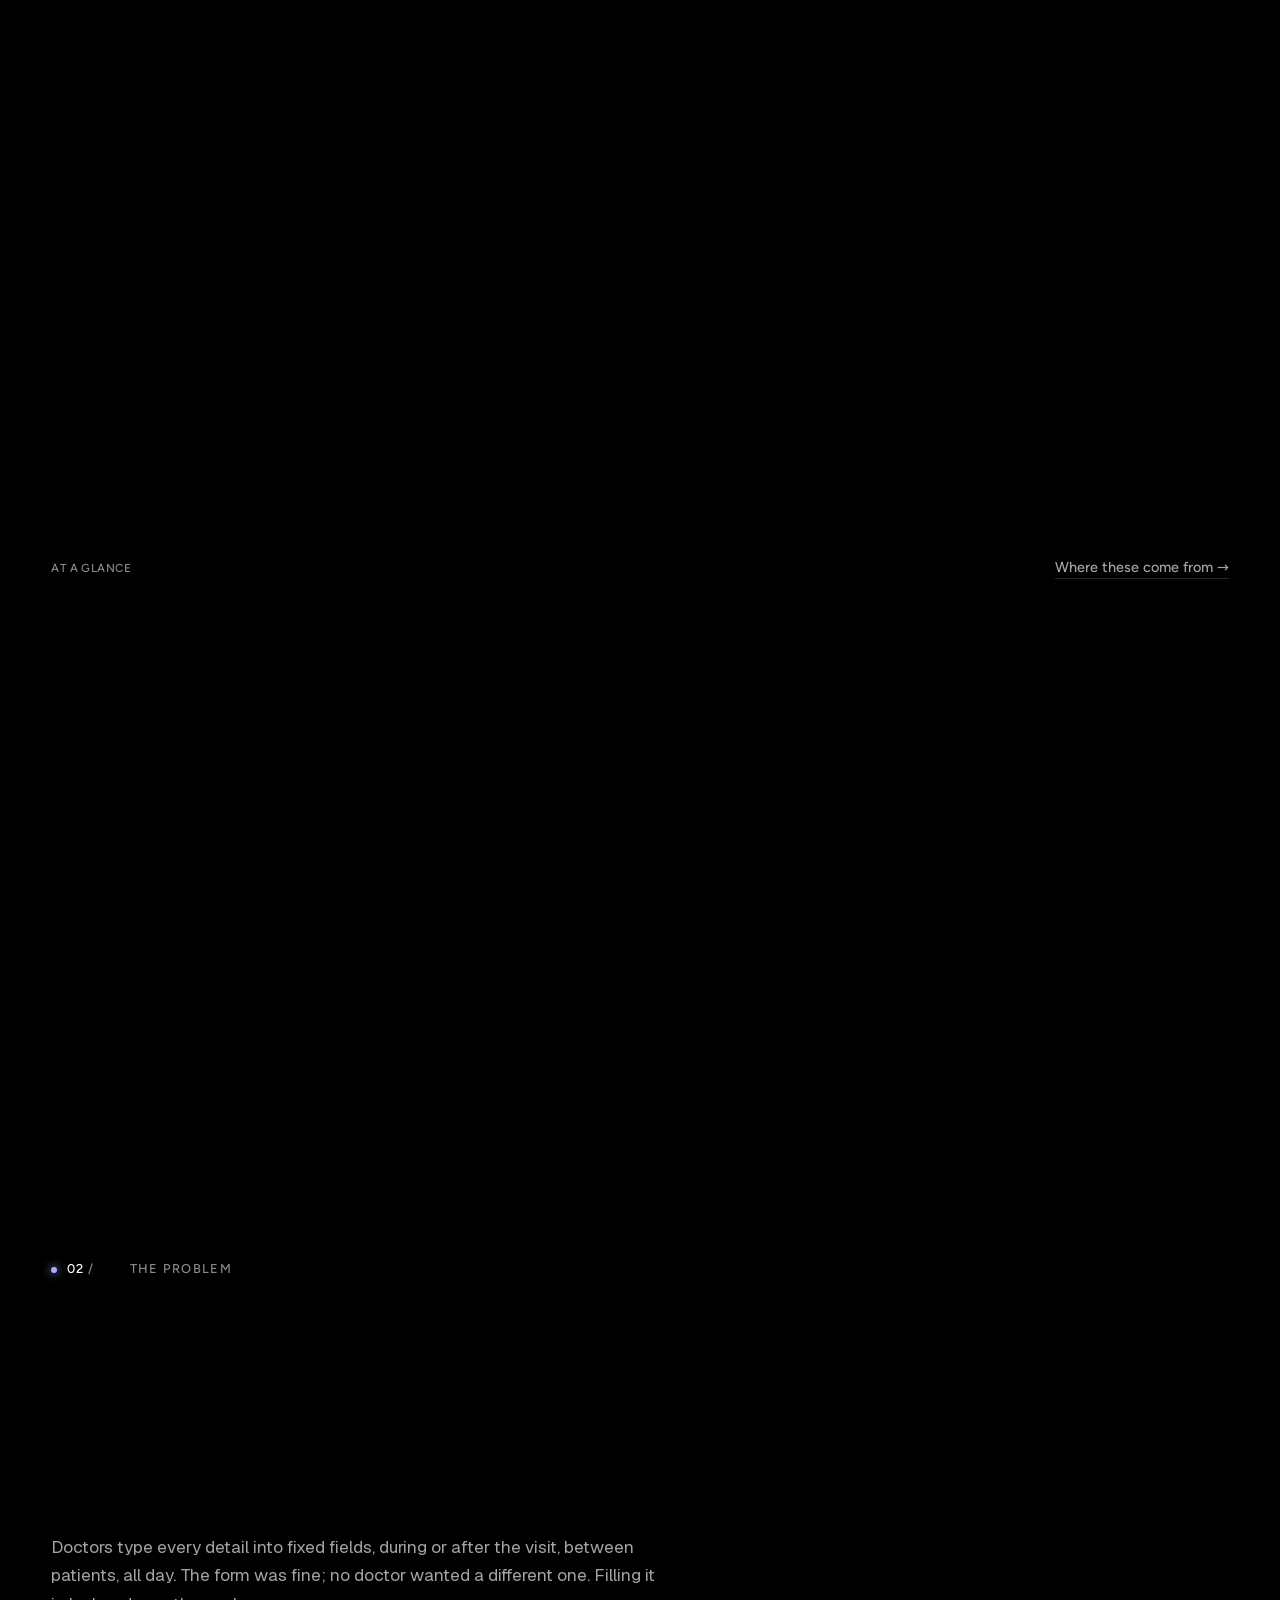
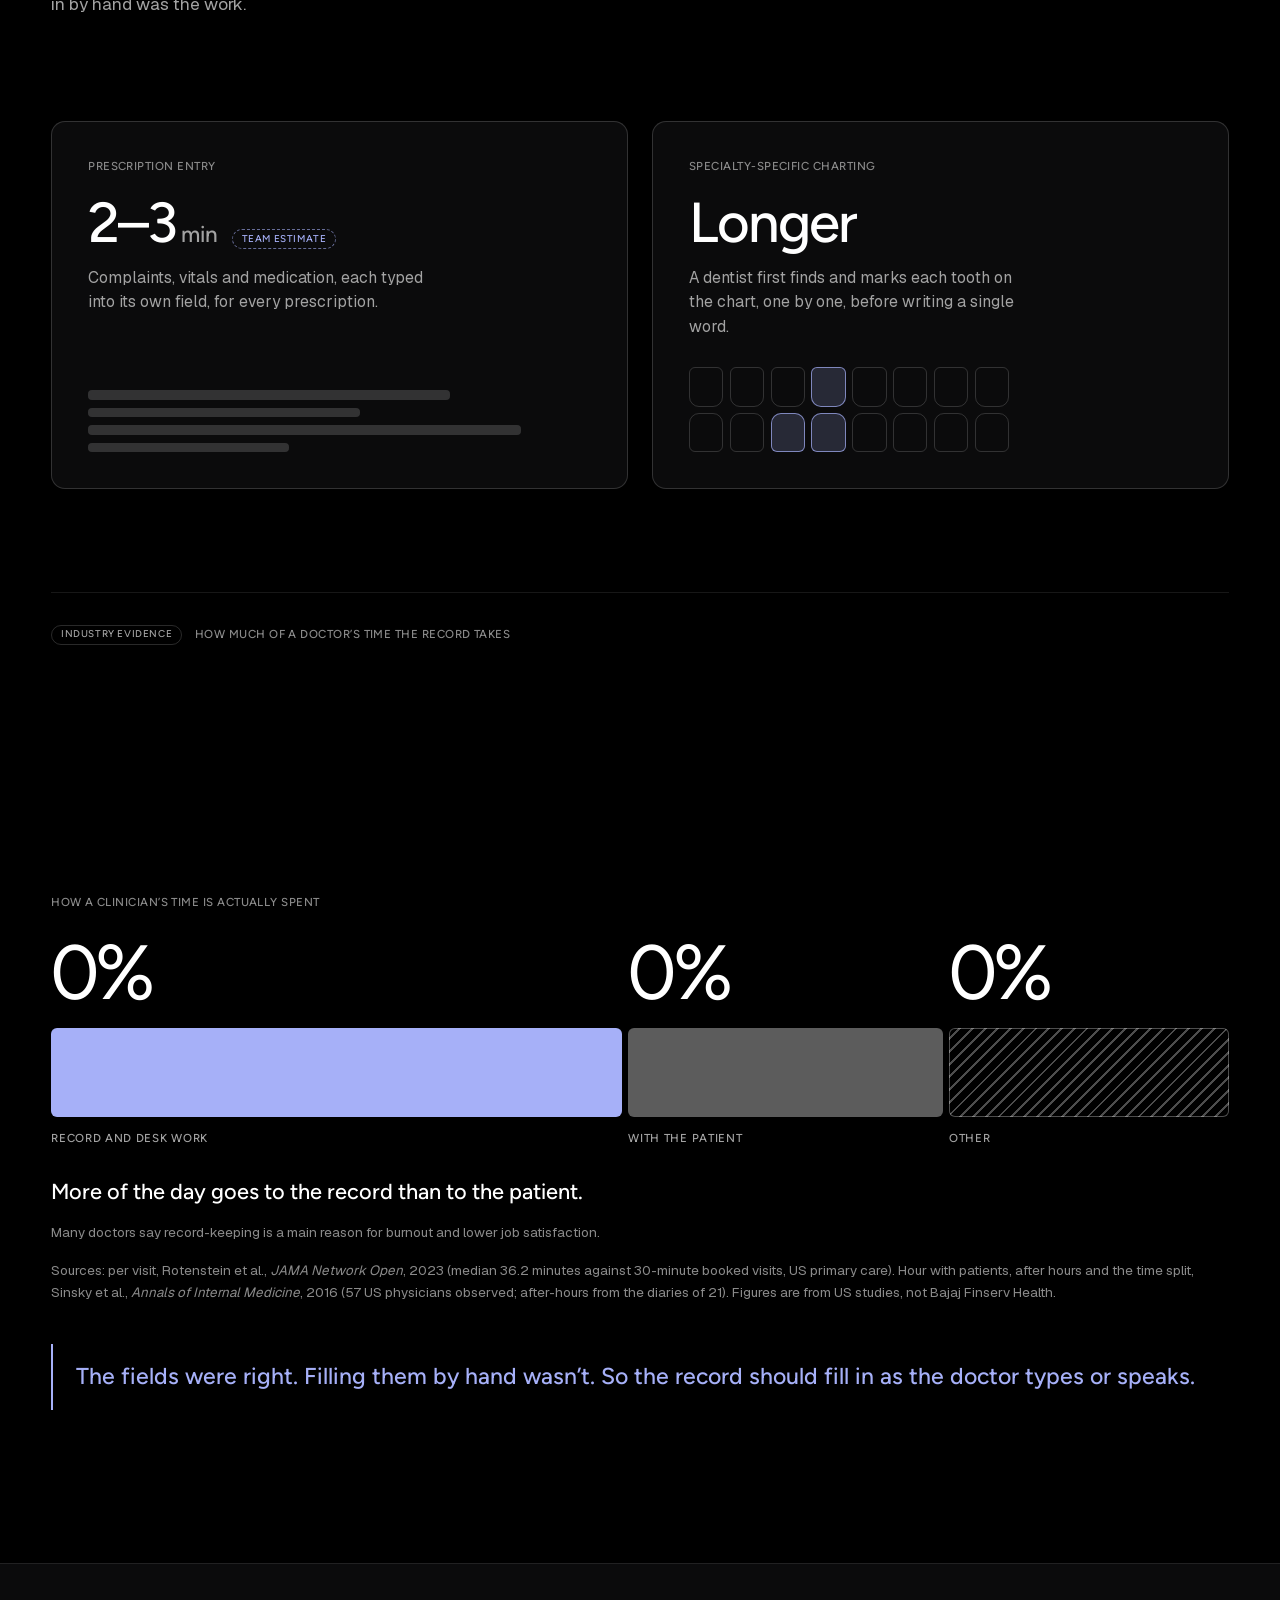
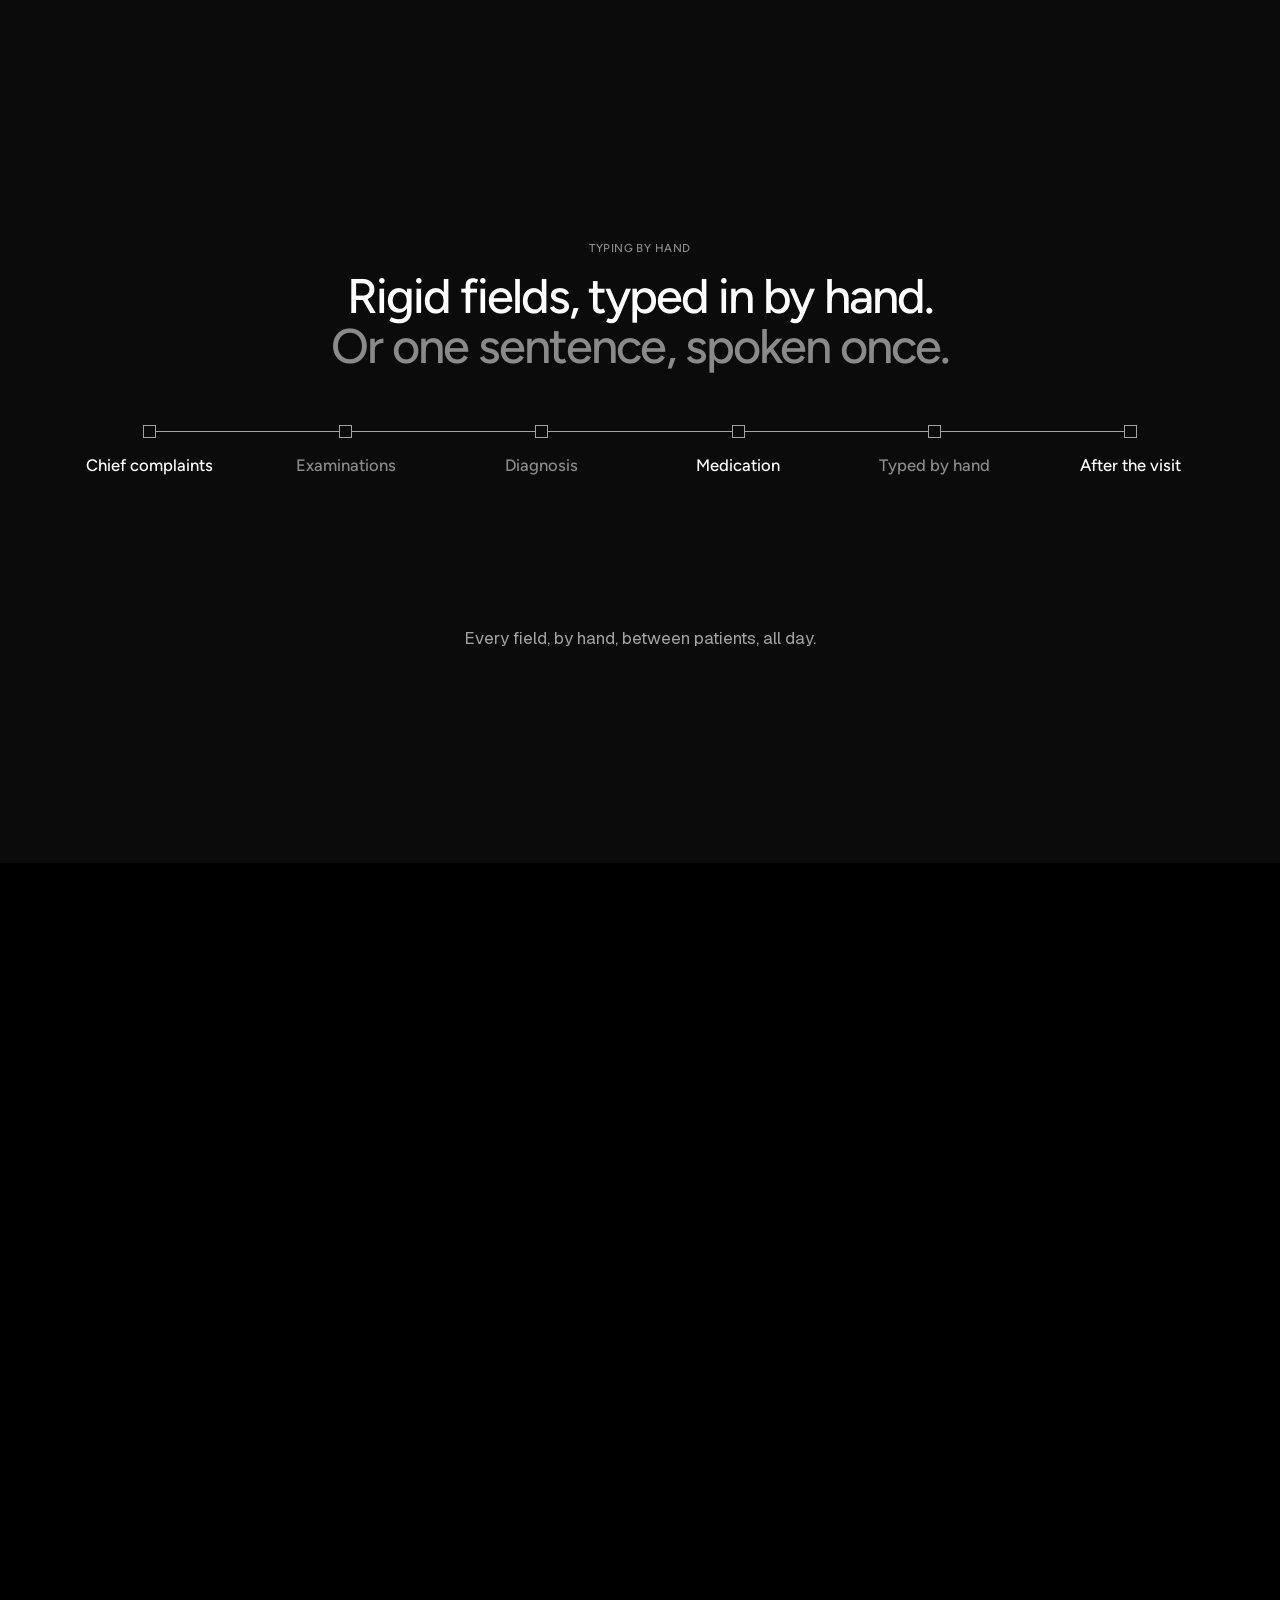
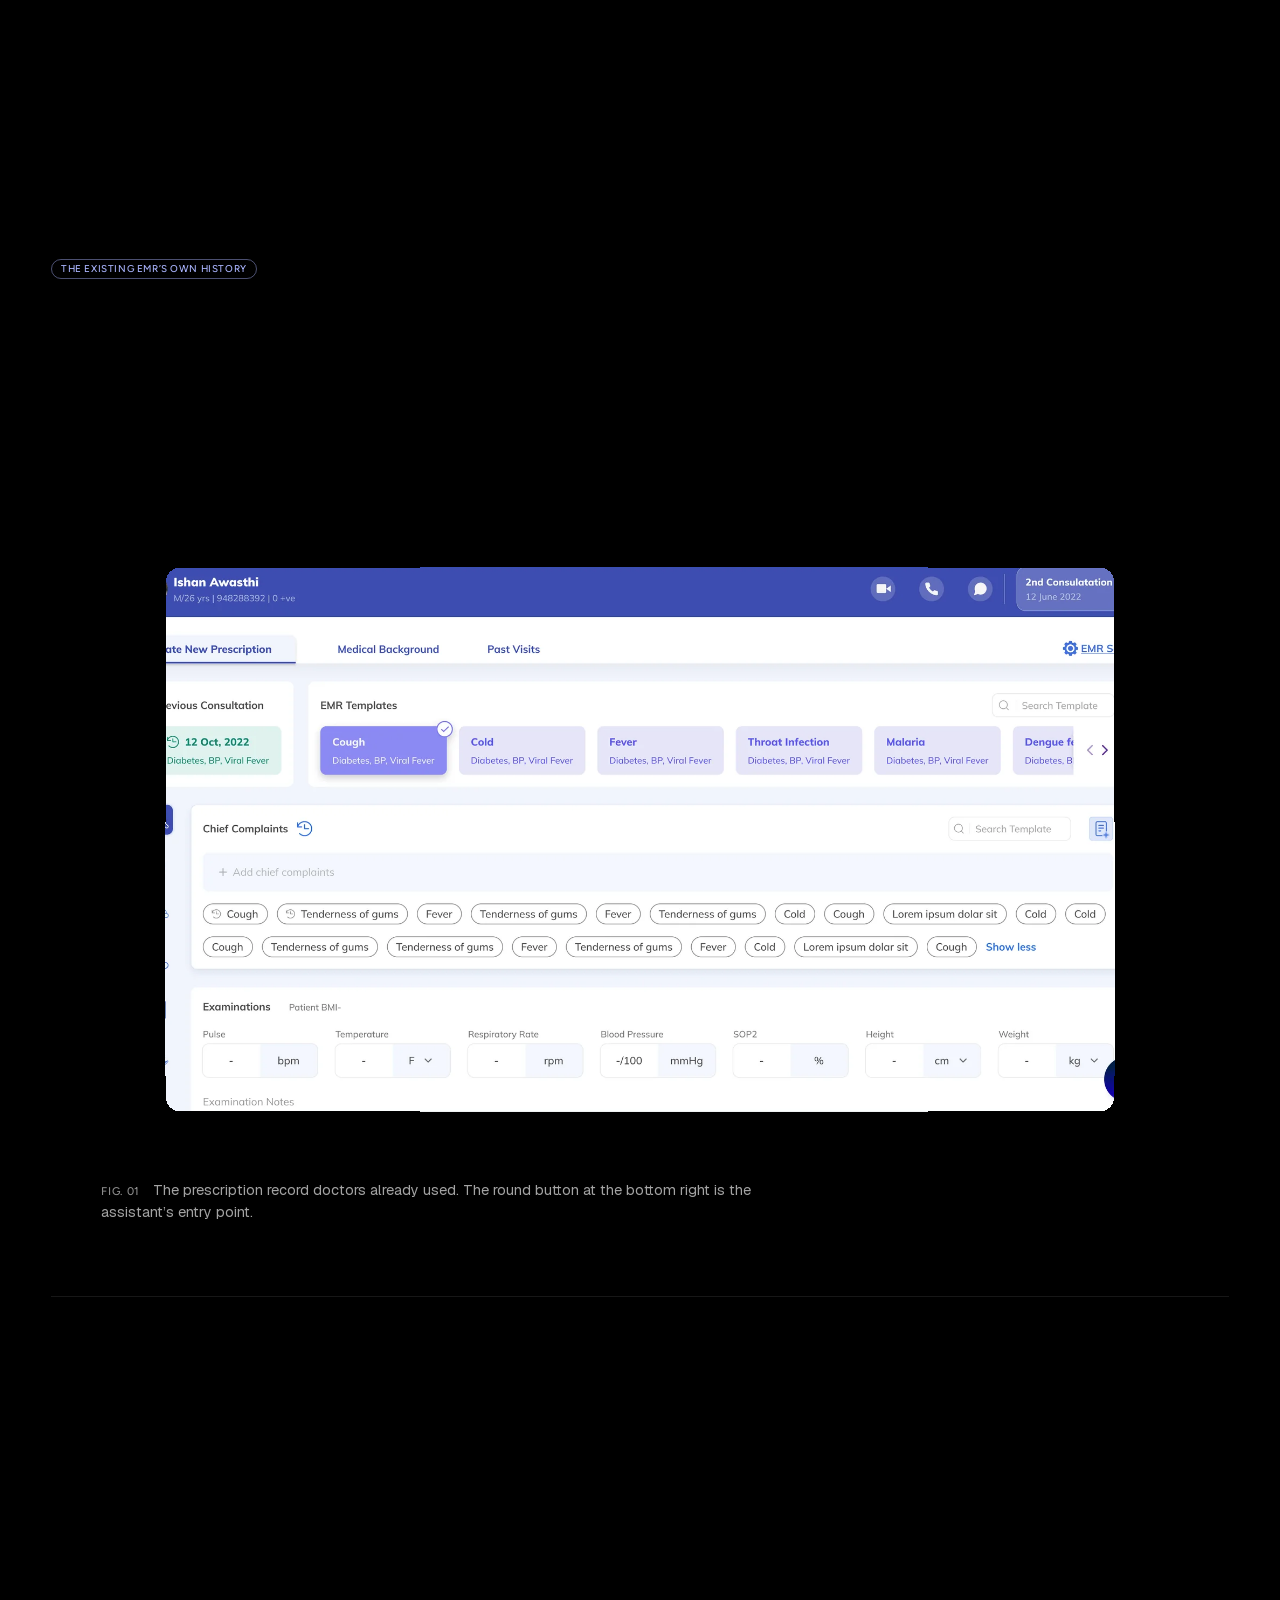
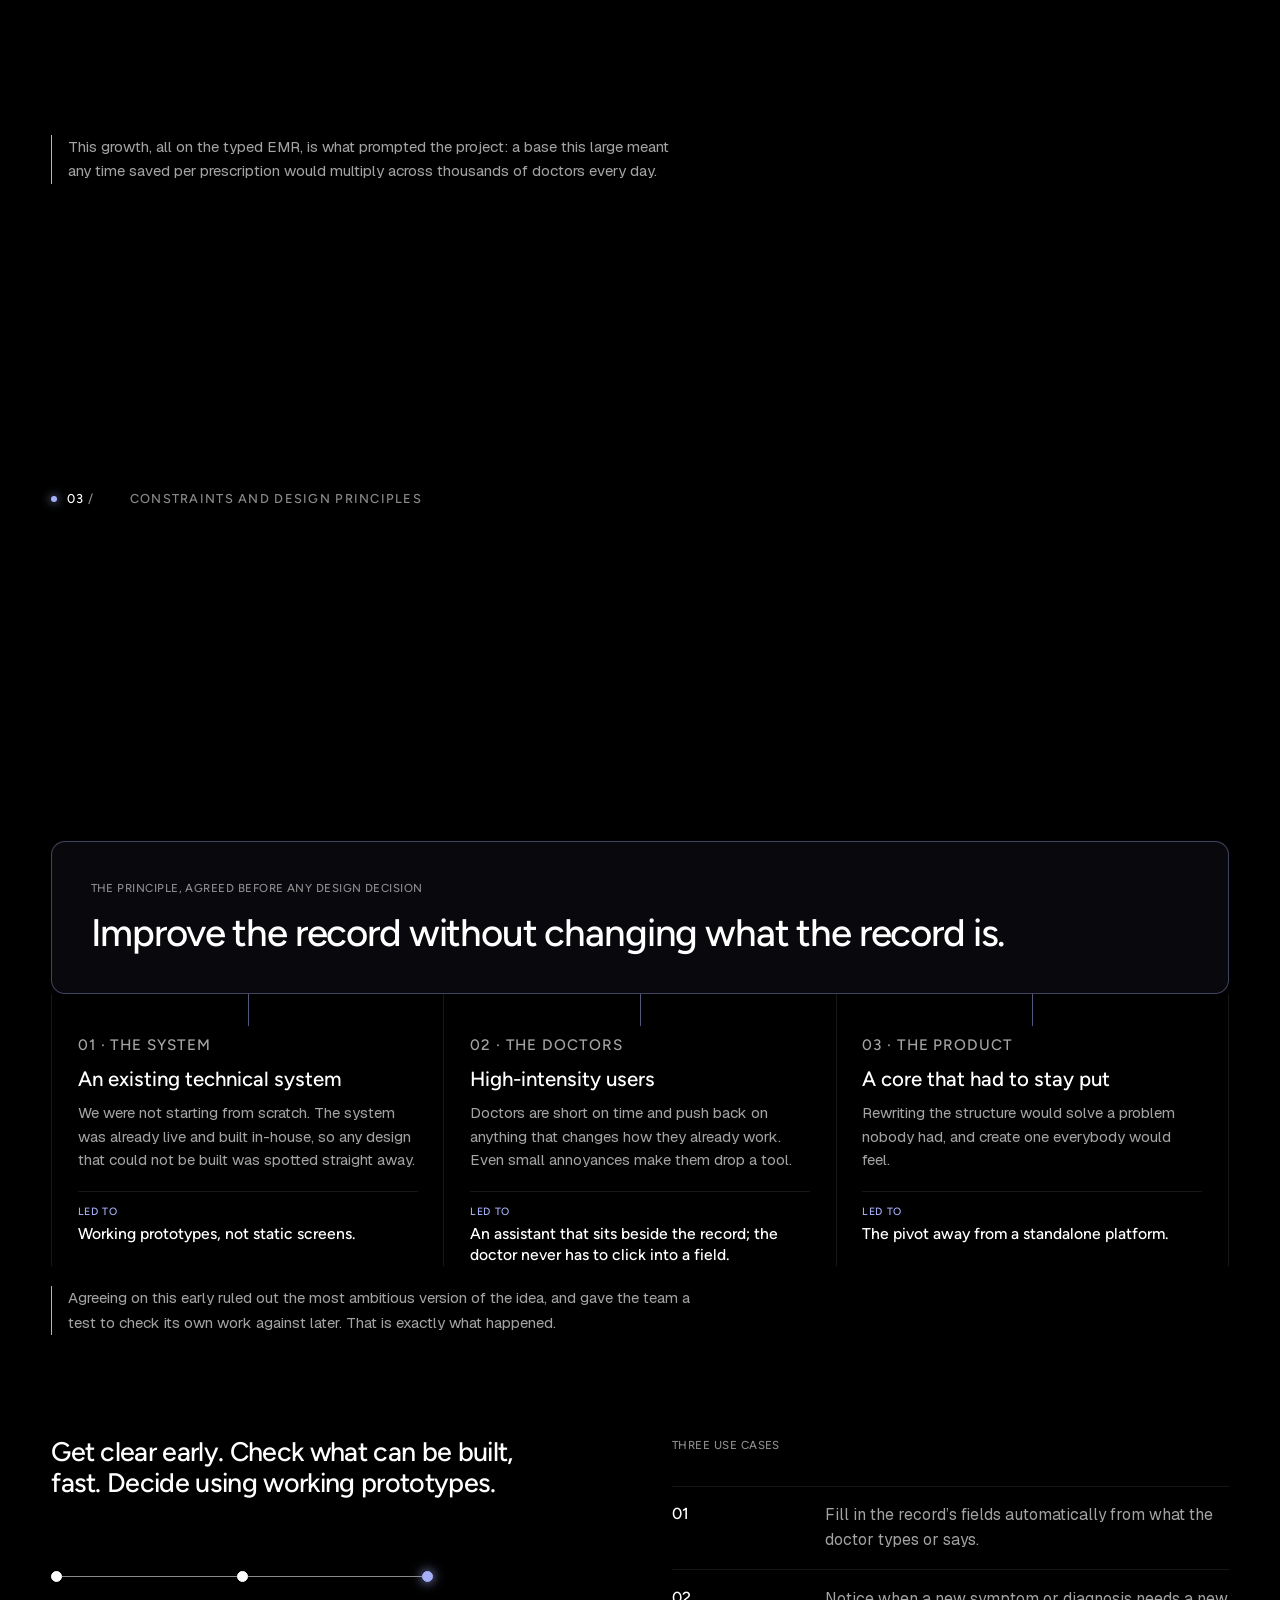
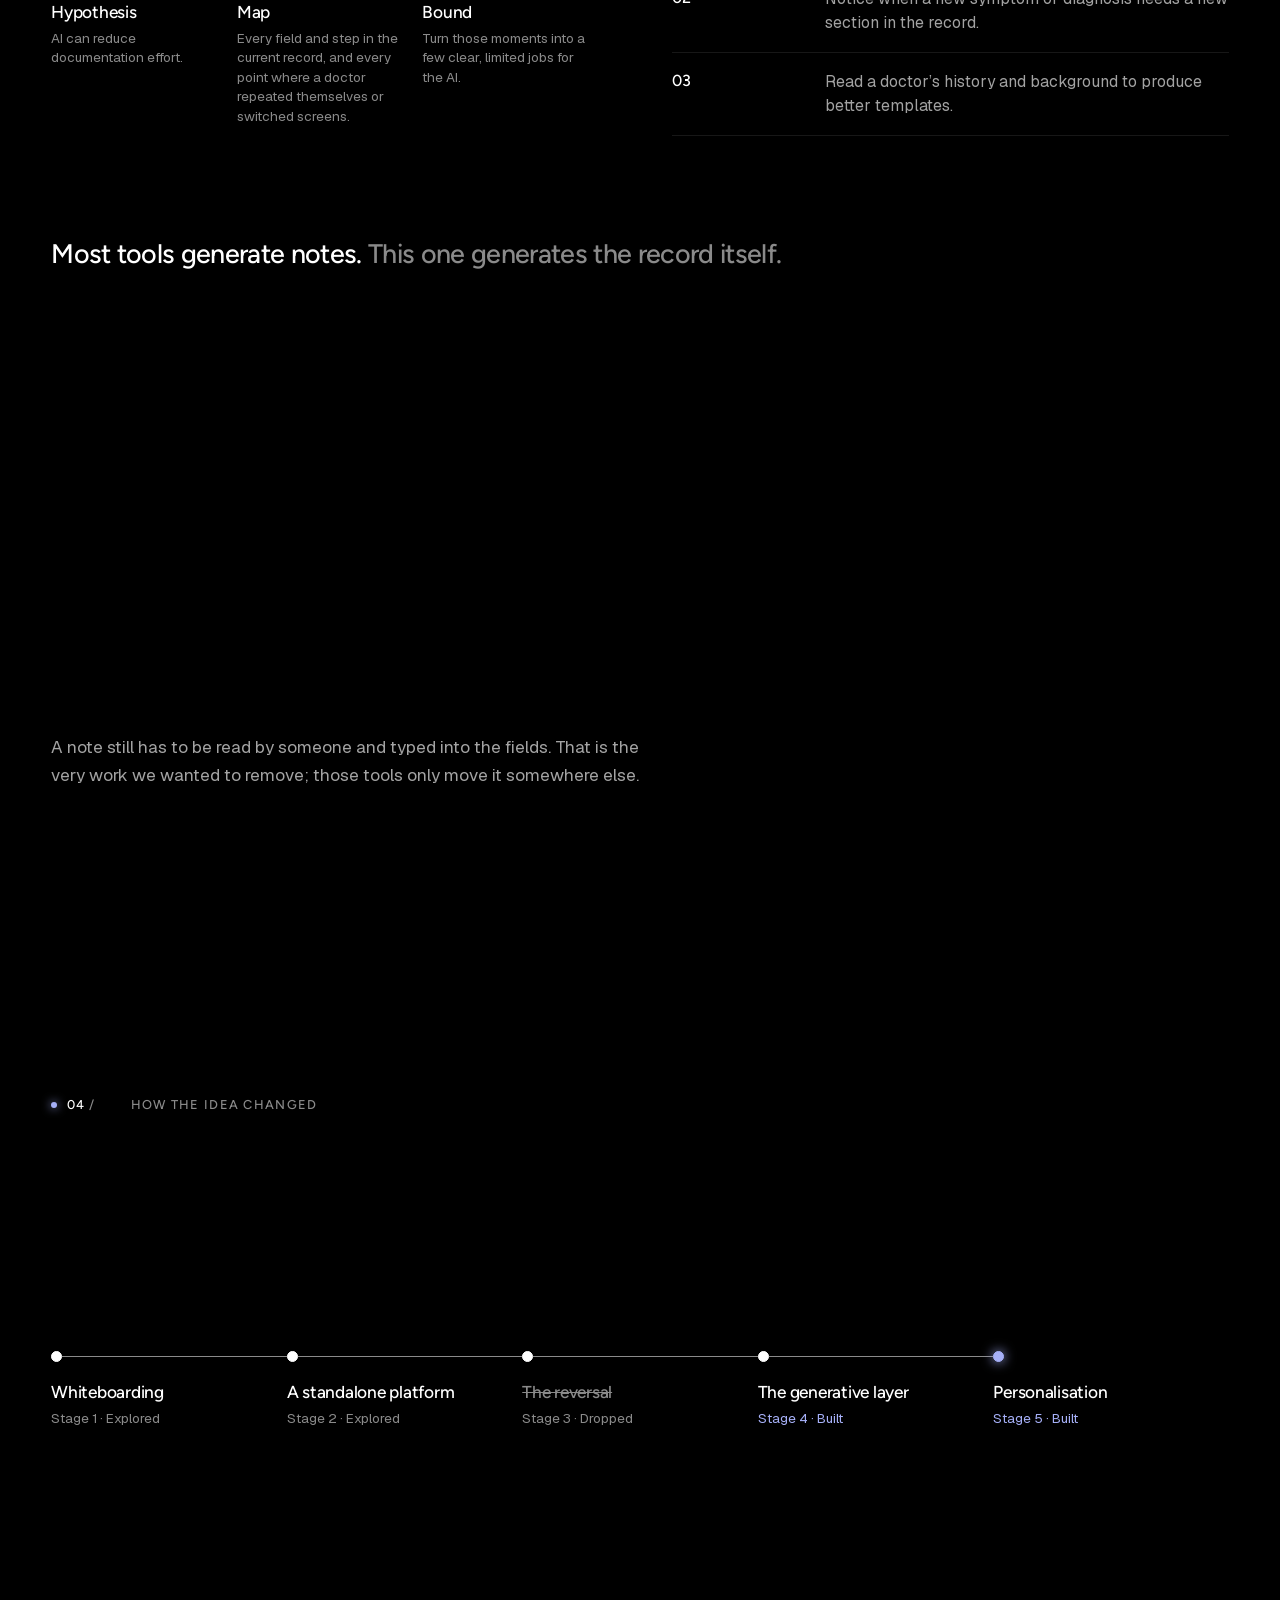
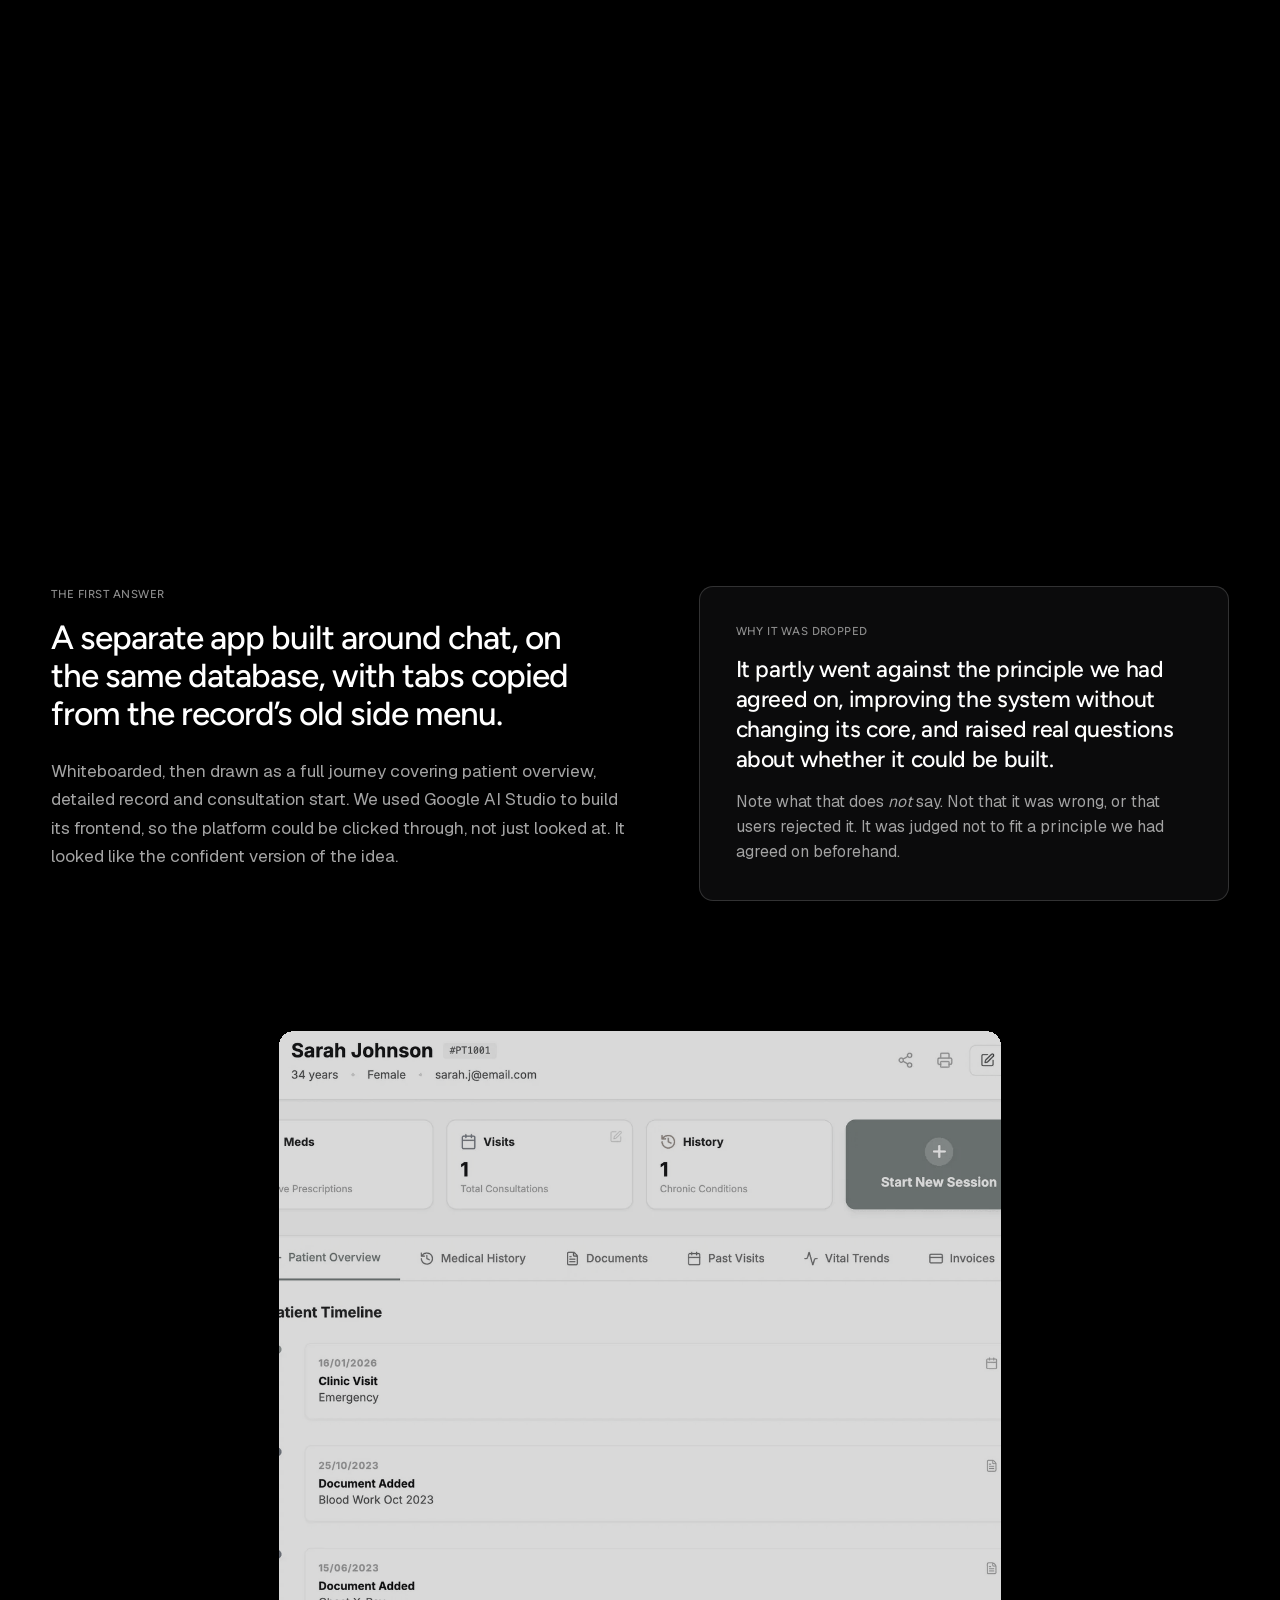
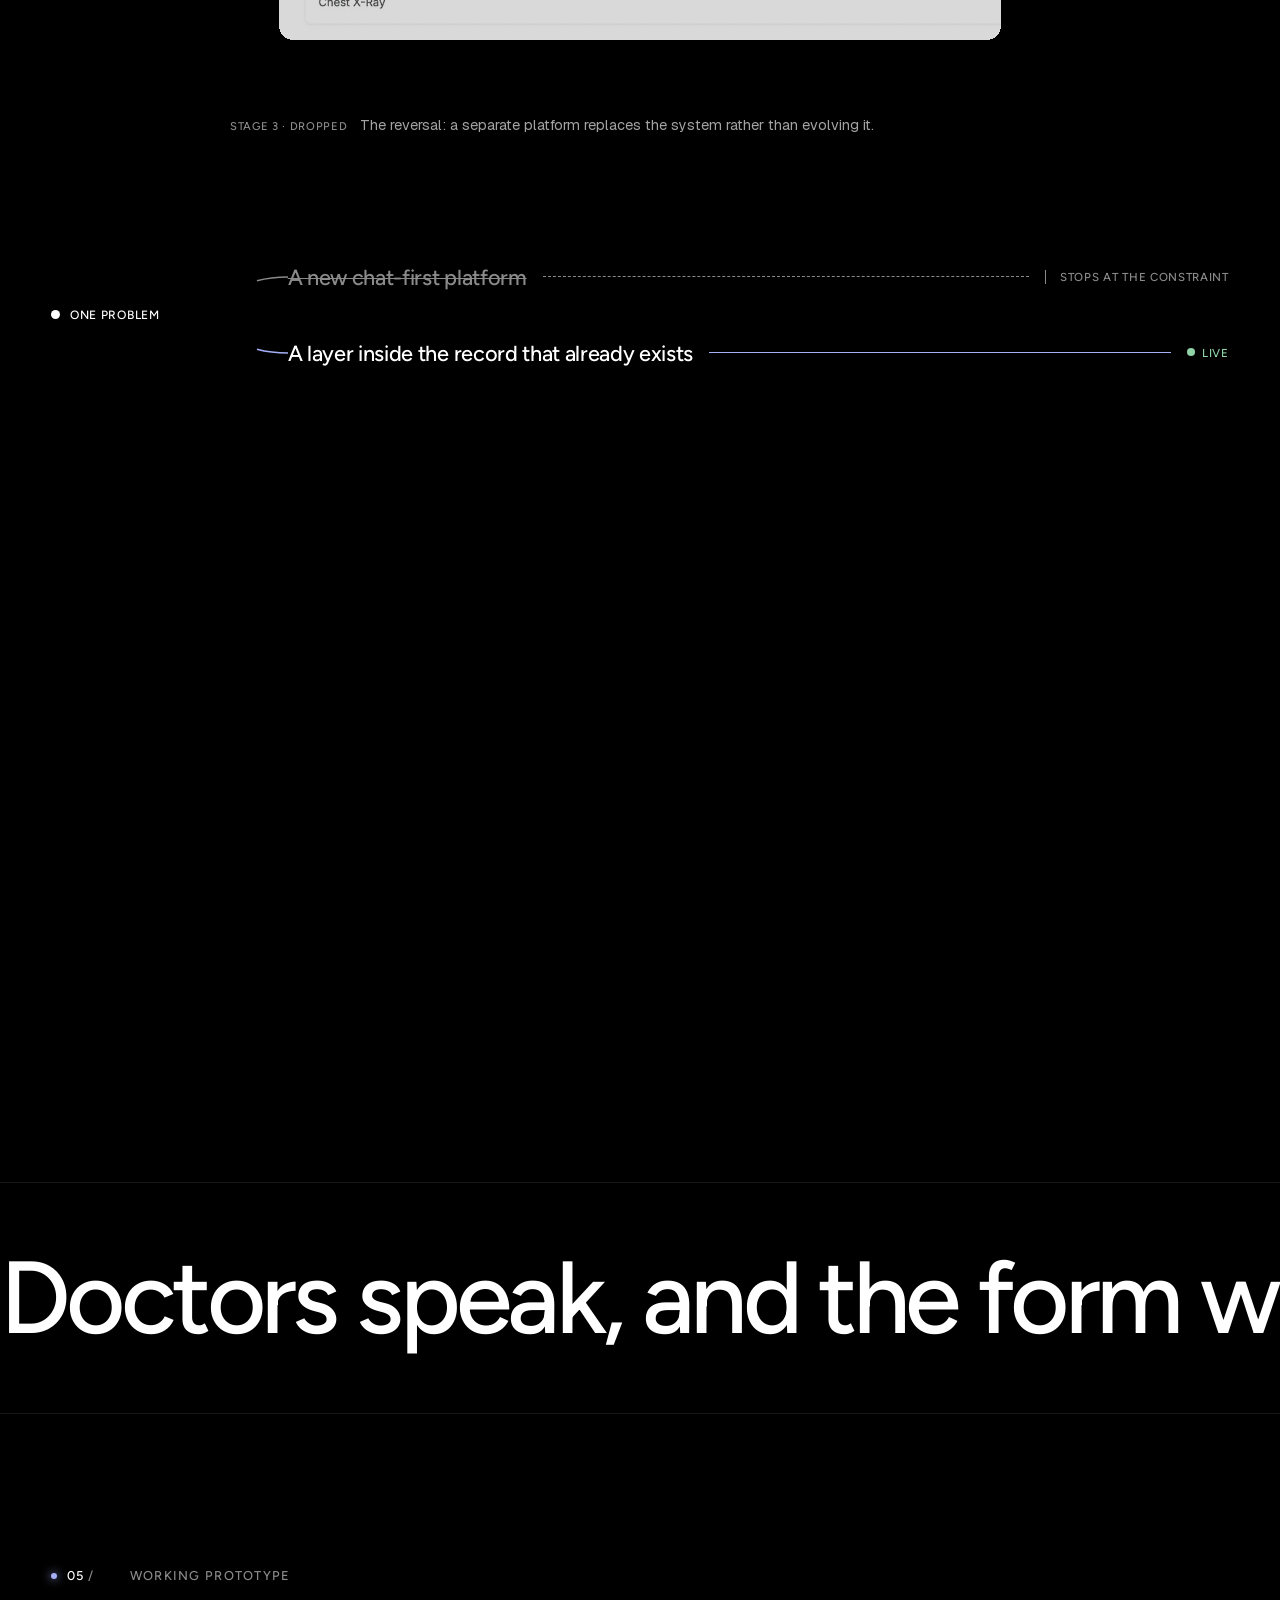
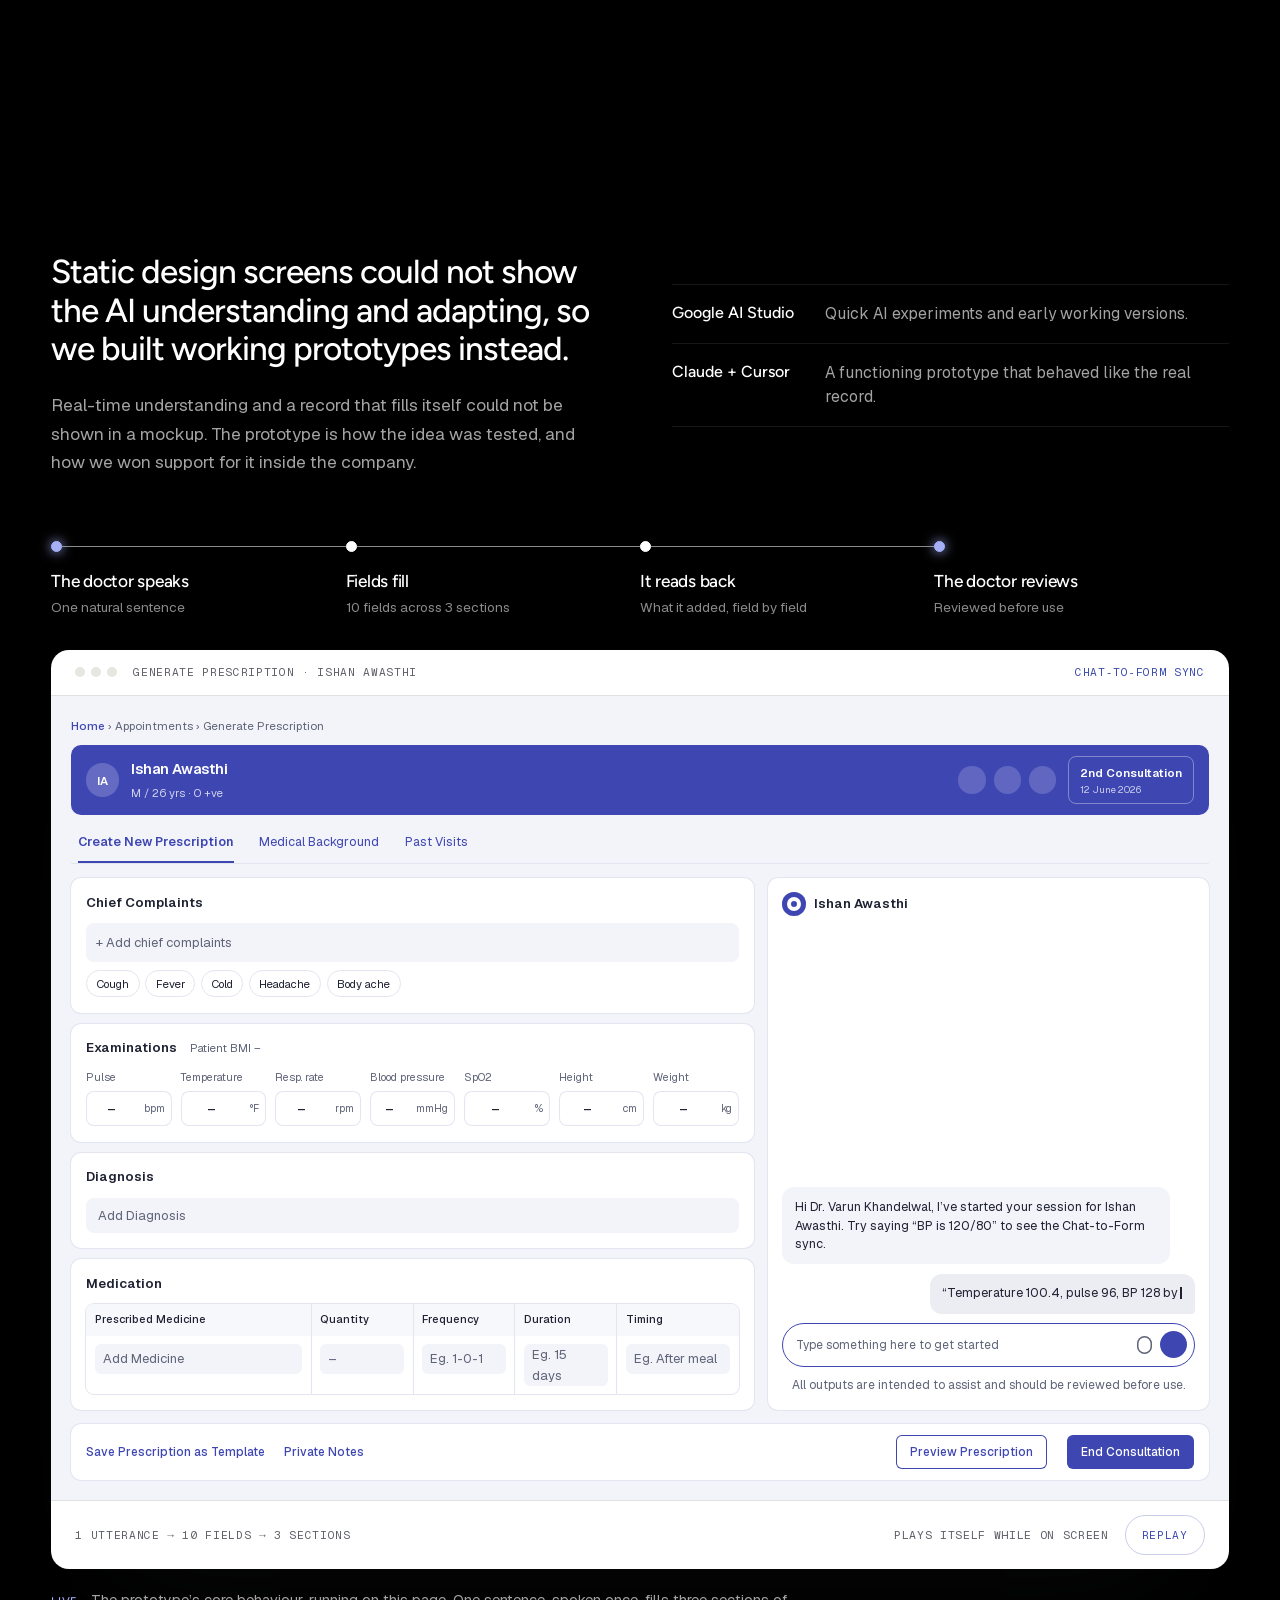
==== commit a3b584ad: "Overview headline and problem section: question-led, team estimate labelled, two examples Co-Authore" ====
--- a/index.html
+++ b/index.html
@@ -57,8 +57,8 @@
       </div>
       <div class="a-built" id="built">
         <div class="mark"><span>01</span><span>Product overview</span></div>
-        <h2 class="h-sec" id="built-h" tabindex="-1">The same medical record, filling in real time as the doctor speaks.</h2>
-        <p class="body">An assistant that sits beside the medical record doctors already use. Doctors type or talk normally, and it fills in the record&rsquo;s fields as they go. The record stays the same; only the way it gets filled in changes.</p>
+        <h2 class="h-sec" id="built-h" tabindex="-1">Eyes on the patient. The record fills itself in.</h2>
+        <p class="body">An assistant docked beside the EMR doctors already use. They type or speak as they normally would, it fills in the fields as they go, and they check every one. The record itself doesn&rsquo;t change.</p>
         <ol class="asks is-auto" id="built-asks" aria-label="The screens the record is showing">
           <li><span>Session</span>The assistant docked beside the record</li>
           <li><span>Consultation</span>Complaints, vitals and medication fill in live as the doctor speaks</li>
@@ -111,10 +111,21 @@
 <section class="sec problem" id="problem" aria-labelledby="problem-h">
   <div class="wrap">
     <div class="mark"><span>02</span><span>The problem</span></div>
-    <h2 id="problem-h" class="h-statement rv">Two to three minutes of typing, <em>for every single prescription.</em></h2>
-    <div class="split2 sec-gap">
-      <p class="pull">It takes even longer for specialists: a dentist has to mark each tooth on the chart, one by one, before writing a single word.</p>
-      <p class="body">In most medical record systems, doctors type every detail into fixed fields, during or after the visit. The form itself was fine: the fields were the right ones, and no doctor wanted a different form. What wore them down was typing it all by hand, between patients, all day.</p>
+    <h2 id="problem-h" class="h-statement rv">How long does one prescription take? <em>A few minutes. Longer for specialists.</em></h2>
+    <p class="body prob-lede">Doctors type every detail into fixed fields, during or after the visit, between patients, all day. The form was fine; no doctor wanted a different one. Filling it in by hand was the work.</p>
+    <div class="prob-ex sec-gap">
+      <article class="px-card">
+        <p class="kicker">Prescription entry</p>
+        <p class="px-fig">2&ndash;3<small>min</small> <span class="tag-h">Team estimate</span></p>
+        <p class="px-copy">Complaints, vitals and medication, each typed into its own field, for every prescription.</p>
+        <div class="px-form" aria-hidden="true"><i></i><i></i><i></i><i></i></div>
+      </article>
+      <article class="px-card">
+        <p class="kicker">Specialty-specific charting</p>
+        <p class="px-fig">Longer</p>
+        <p class="px-copy">A dentist first finds and marks each tooth on the chart, one by one, before writing a single word.</p>
+        <div class="px-teeth" aria-hidden="true"><i></i><i></i><i></i><i class="on"></i><i></i><i></i><i></i><i></i><i></i><i></i><i class="on"></i><i class="on"></i><i></i><i></i><i></i><i></i></div>
+      </article>
     </div>
     <div class="evidence sec-gap">
       <p class="kicker"><span class="tag-src">Industry evidence</span> How much of a doctor&rsquo;s time the record takes</p>
@@ -135,6 +146,7 @@
       <p class="fine">Many doctors say record-keeping is a main reason for burnout and lower job satisfaction.</p>
       <p class="fine sources">Sources: per visit, Rotenstein et al., <i>JAMA Network Open</i>, 2023 (median 36.2 minutes against 30-minute booked visits, US primary care). Hour with patients, after hours and the time split, Sinsky et al., <i>Annals of Internal Medicine</i>, 2016 (57 US physicians observed; after-hours from the diaries of 21). Figures are from US studies, not Bajaj Finserv Health.</p>
     </div>
+    <p class="review-line sec-gap">The fields were right. Filling them by hand wasn&rsquo;t. So the record should fill in as the doctor types or speaks.</p>
   </div>
 </section>
 
--- a/page.css
+++ b/page.css
@@ -505,3 +505,22 @@
 
 /* the existing EMR's own figures run 5% smaller than the kit's .m-num */
 .existing .m-num { font-size: clamp(4.275rem, 11.4vw, 9.975rem); }
+
+/* the problem: two routine examples, the second more involved (a dental chart) */
+.prob-lede { margin-top: 1.5rem; max-width: 38rem; }
+.prob-ex { display: grid; grid-template-columns: 1fr 1fr; gap: clamp(1rem, 2vw, 1.5rem); }
+.px-card { display: flex; flex-direction: column; padding: clamp(1.5rem, 3vw, 2.25rem); border: 1px solid var(--line-2); border-radius: var(--r-lg); background: var(--bg-2); }
+.px-card .kicker { margin-bottom: 1.25rem; }
+.px-fig { display: flex; flex-wrap: wrap; align-items: baseline; gap: 0.25rem 0.9rem; margin: 0; font: 500 clamp(2.4rem, 4.4vw, 3.6rem)/1 var(--display); letter-spacing: -0.035em; color: var(--fg); }
+.px-fig small { margin-left: -0.6rem; font-size: 0.4em; letter-spacing: -0.01em; color: var(--fg-2); }
+.px-fig .tag-h { font-size: 0.62rem; letter-spacing: 0.06em; }
+.px-copy { margin: 1rem 0 1.75rem; max-width: 34ch; font-size: 0.98rem; line-height: 1.55; color: var(--fg-2); }
+.px-form, .px-teeth { margin-top: auto; }
+.px-form { display: grid; gap: 0.5rem; }
+.px-form i { display: block; height: 0.6rem; border-radius: 4px; background: var(--line-2); }
+.px-form i:nth-child(1) { width: 72%; } .px-form i:nth-child(2) { width: 54%; } .px-form i:nth-child(3) { width: 86%; } .px-form i:nth-child(4) { width: 40%; }
+.px-teeth { display: grid; grid-template-columns: repeat(8, 1fr); gap: 0.4rem; max-width: 20rem; }
+.px-teeth i { display: block; aspect-ratio: 1 / 1.15; border: 1px solid var(--line-2); border-radius: 6px 6px 10px 10px; }
+.px-teeth i:nth-child(n + 9) { border-radius: 10px 10px 6px 6px; }
+.px-teeth i.on { border-color: rgba(var(--accent-rgb), 0.7); background: rgba(var(--accent-rgb), 0.18); }
+@media (max-width: 720px) { .prob-ex { grid-template-columns: 1fr; } }
